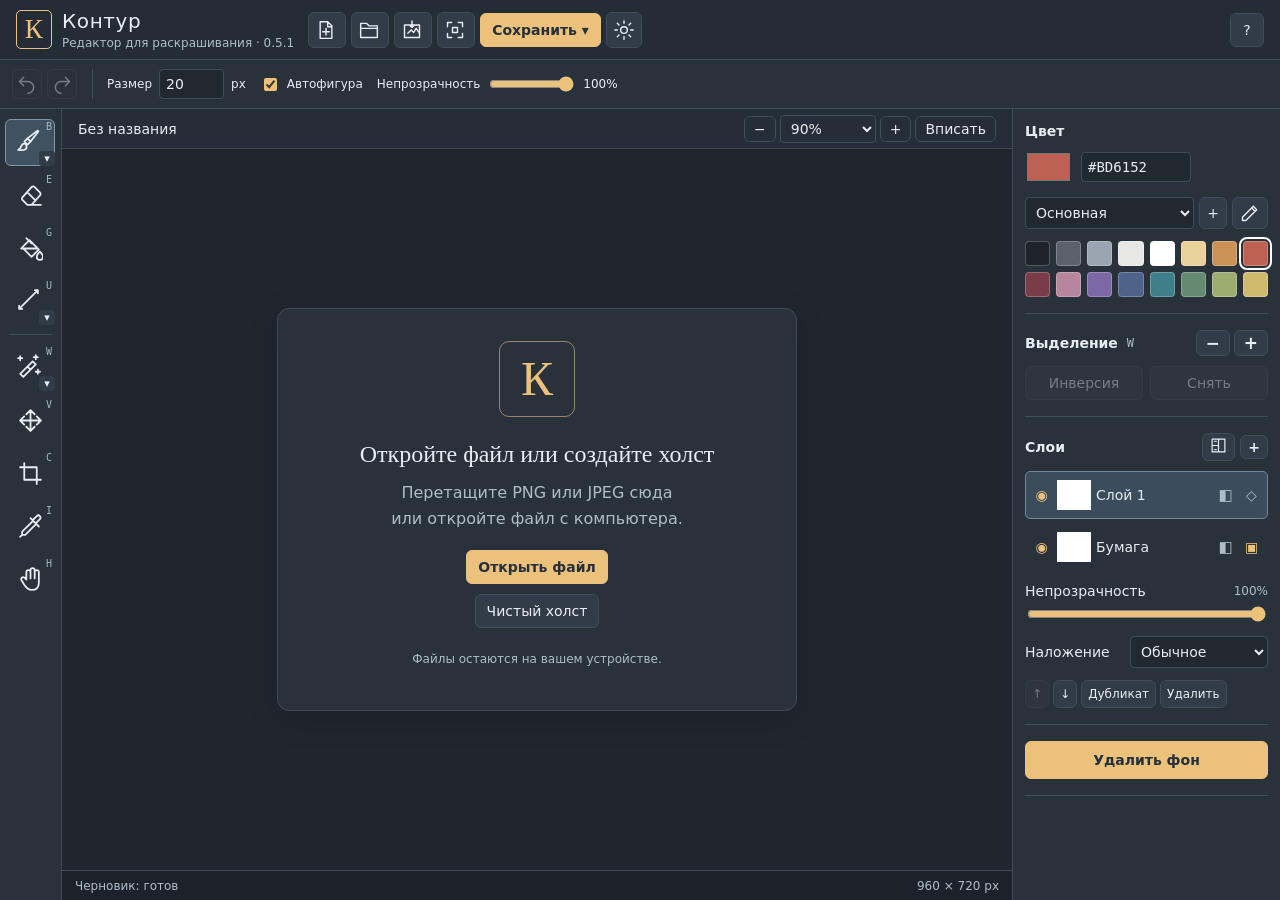
==== Kontur.html @ 3776cc60 "Make Bézier editing predictable: stable segments, independent handles, exact preview and shape-prese" ====
<!doctype html>
<html lang="ru">
<head>
<meta charset="utf-8">
<meta name="viewport" content="width=device-width,initial-scale=1">
<meta name="description" content="Браузерный редактор для раскрашивания: слои, выделение по цвету, отделение контура и горячие клавиши. Изображения обрабатываются на вашем устройстве.">
<title>Контур — редактор для раскрашивания</title>
<link rel="icon" href="data:image/svg+xml,%3Csvg xmlns='http://www.w3.org/2000/svg' viewBox='0 0 32 32'%3E%3Crect width='32' height='32' rx='7' fill='%23242c35'/%3E%3Cpath d='M8 23V9h16v14H8m5-5 4-8 4 8' fill='none' stroke='%23eec278' stroke-width='2'/%3E%3C/svg%3E">
<style>
:root{color-scheme:dark;--bg:#20262e;--panel:#29313b;--panel2:#323c48;--border:#414c58;--text:#e8edf2;--muted:#b0bdc9;--accent:#ecc17b;--ink:#25303a;font-family:system-ui,-apple-system,"Segoe UI",sans-serif;font-size:16px}*{box-sizing:border-box}body{margin:0;background:var(--bg);color:var(--text);height:100dvh;display:grid;grid-template-rows:auto auto minmax(0,1fr);overflow:hidden}button,input,select{font:inherit}button{border:1px solid var(--border);border-radius:6px;background:var(--panel2);color:var(--text);padding:8px 11px;font-size:.875rem;cursor:pointer;white-space:nowrap}button:hover{background:#424f5e;border-color:#778697}button:disabled{opacity:.4;cursor:default}button:focus-visible,input:focus-visible,select:focus-visible{outline:2px solid var(--accent);outline-offset:2px}button.accent{background:var(--accent);border-color:var(--accent);color:#25303a;font-weight:600}button.accent:hover{background:#f5d39c}input:not([type=checkbox]):not([type=range]):not([type=color]),select{color:var(--text);background:#202830;border:1px solid var(--border);border-radius:4px;padding:6px;font-size:.875rem;min-width:0}input[type=range]{width:100%;accent-color:var(--accent)}input[type=checkbox]{accent-color:var(--accent)}kbd{font:500 .75rem ui-monospace,monospace;color:var(--muted);white-space:nowrap}button kbd{margin-left:8px}.topbar{min-height:76px;display:flex;align-items:center;gap:24px;padding:14px 20px;border-bottom:1px solid var(--border);background:#242c35;flex-wrap:wrap}.brand{display:flex;align-items:center;gap:10px;min-width:204px;letter-spacing:.03em;font-size:1.25rem}.brand small{display:block;font-size:.75rem;font-weight:400;letter-spacing:0;color:var(--muted);margin-top:3px}.brand-mark{width:36px;height:39px;border:1px solid var(--accent);color:var(--accent);display:grid;place-items:center;font-family:Georgia,serif;font-size:1.7rem;border-radius:5px}.topbar nav,.file-actions{display:flex;gap:7px;align-items:center}.file-actions{margin-left:auto}.help-button{width:34px}.options-bar{display:flex;align-items:center;gap:16px;padding:10px 18px;background:var(--panel);border-bottom:1px solid var(--border);flex-wrap:wrap;font-size:.875rem}.options-bar label{display:flex;gap:7px;align-items:center;white-space:nowrap}.options-bar input[type=number]{width:58px}.options-bar input[type=range]{width:85px}.options-bar output{width:36px;font-size:.75rem;font-variant-numeric:tabular-nums}.history{display:flex;gap:5px;border-right:1px solid var(--border);padding-right:15px}.history button{padding:4px 8px;background:none}.workspace{display:grid;grid-template-columns:76px minmax(0,1fr) 276px;min-height:0;height:auto}.tools{padding:12px 7px;background:var(--panel);border-right:1px solid var(--border);overflow:auto}.tools button{position:relative;background:transparent;border-color:transparent;padding:6px 3px;width:60px;display:flex;flex-direction:column;align-items:center;margin-bottom:5px;min-height:55px}.tools button>span{font-size:1.5rem;line-height:1.4}.tools button small{font-size:.75rem}.tools button kbd{position:absolute;right:2px;top:2px;font-size:.75rem;color:#aab6c3}.tools button.selected{background:#405262;border-color:#8297a8}.tool-divider{height:1px;background:var(--border);margin:9px 4px}.canvas-area{min-width:0;min-height:0;display:flex;flex-direction:column;background:#1b222a}.document-bar{height:46px;flex-shrink:0;display:flex;gap:16px;align-items:center;padding:0 16px;background:#252e38;border-bottom:1px solid #3c4652;font-size:.875rem}.document-bar #docName{max-width:40%;overflow:hidden;text-overflow:ellipsis;white-space:nowrap}.document-bar #dirtyMark{color:var(--accent);font-size:.75rem}.view-controls{margin-left:auto;display:flex;align-items:center;gap:4px}.view-controls button{padding:4px 9px;background:transparent}.view-controls #zoom100{min-width:55px;font-variant-numeric:tabular-nums}#viewport{position:relative;overflow:auto;flex:1;min-height:0;touch-action:none;overscroll-behavior:contain;background-color:#1c242c;background-image:radial-gradient(#39424d .65px,transparent .65px);background-size:12px 12px}#canvasWrap{position:relative;margin:36px;box-shadow:0 4px 28px #0006;background-color:#f0f0f0;background-image:linear-gradient(45deg,#ddd 25%,transparent 25%),linear-gradient(-45deg,#ddd 25%,transparent 25%),linear-gradient(45deg,transparent 75%,#ddd 75%),linear-gradient(-45deg,transparent 75%,#ddd 75%);background-size:20px 20px;background-position:0 0,0 10px,10px -10px,-10px 0}canvas#display{display:block;width:100%;height:100%}canvas#overlay{position:absolute;inset:0;width:100%;height:100%;pointer-events:none}.statusbar{display:flex;align-items:center;gap:14px;min-height:34px;font-size:.75rem;padding:7px 13px;border-top:1px solid var(--border);color:var(--muted);flex-wrap:wrap}.statusbar #status{margin-right:auto;flex:1;min-width:120px}.statusbar #dimensions,.statusbar #selectionInfo{white-space:nowrap}.sidebar{background:var(--panel);border-left:1px solid var(--border);padding:17px 15px;overflow:auto}.sidebar section{padding-bottom:18px;margin-bottom:18px;border-bottom:1px solid var(--border)}.section-title{font-size:.875rem;display:flex;justify-content:space-between;align-items:center;margin-bottom:13px;font-weight:600}.section-title kbd{font-weight:400}.color-row{display:flex;gap:9px;align-items:center}.color-row input[type=color]{padding:0;border:0;width:47px;height:36px;cursor:pointer;background:none}.color-row #colorHex{width:110px;font-family:ui-monospace,monospace}.palette{display:grid;grid-template-columns:repeat(8,1fr);gap:6px;margin-top:12px}.palette button{width:100%;aspect-ratio:1;padding:0;min-height:21px;border:1px solid #ffffff3b;border-radius:4px}.palette button.active{outline:2px solid #fff;outline-offset:2px}.selection-panel p{color:var(--muted);font-size:.875rem;line-height:1.5;margin:0 0 12px}.button-stack{display:flex;flex-direction:column;gap:6px}.button-stack button{display:flex;justify-content:space-between;text-align:left;padding:8px}.selection-actions{display:flex;gap:7px;margin-top:8px}.selection-actions button{flex:1}.small-label{font-size:.875rem;display:flex;align-items:center;gap:5px;margin:13px 0}.small-label kbd{margin-left:auto}.outline-button{width:100%;white-space:normal;color:var(--accent);border-color:#897553;background:#363632}.section-title>button{padding:2px 10px;font-size:1.25rem}.layer-row{display:flex;gap:5px;align-items:center;padding:8px 5px;border:1px solid transparent;border-radius:5px;margin-bottom:4px;cursor:pointer}.layer-row.active{background:#3b4d5d;border-color:#71879a}.layer-row button{border:0;background:none;padding:2px;min-width:21px;color:var(--muted)}.layer-row button[aria-pressed=true]{color:var(--accent)}.layer-row img{width:34px;height:30px;object-fit:contain;image-rendering:auto;border:1px solid #ffffff38;background:#fff}.layer-name{font-size:.875rem;flex:1;overflow:hidden;text-overflow:ellipsis;white-space:nowrap;min-width:0}.layer-settings label{font-size:.875rem;display:flex;align-items:center;justify-content:space-between;gap:5px;flex-wrap:wrap;margin-top:12px}.layer-settings output{color:var(--muted);font-size:.75rem}.layer-settings select{width:138px}.layer-actions{display:flex;gap:4px;margin-top:12px}.layer-actions button{font-size:.75rem;padding:6px}.sidebar-note{font-size:.75rem;color:var(--muted);line-height:1.6}#welcome{position:absolute;inset:0;display:flex;flex-direction:column;align-items:center;justify-content:center;gap:10px;background:#1c242cf5;text-align:center;padding:25px}#welcome[hidden]{display:none}.welcome-symbol{font-family:Georgia,serif;font-size:3rem;color:var(--accent);border:1px solid #99856b;width:76px;height:76px;display:grid;place-items:center;border-radius:10px}#welcome h1{font:400 1.7rem Georgia,serif;margin:12px 0 0}#welcome p{font-size:1rem;color:var(--muted);line-height:1.6;margin:0 0 9px}#welcome .privacy{font-size:.75rem;margin-top:12px}dialog{max-width:min(620px,94vw);max-height:90dvh;overflow:auto;background:var(--panel);border:1px solid #6b7b8c;border-radius:12px;color:var(--text);padding:28px;box-shadow:0 20px 80px #0007}dialog::backdrop{background:#070d16b0}dialog h2{font:400 1.5rem Georgia,serif;margin:0 0 16px}dialog p{font-size:.95rem;line-height:1.6;color:var(--muted)}dialog label{display:flex;align-items:center;gap:9px;margin:16px 0;font-size:.875rem}dialog .size-fields{display:flex;gap:18px}dialog .size-fields label{display:flex;flex-direction:column;align-items:start}dialog .size-fields input{width:150px}dialog input[type=range]{max-width:240px}.dialog-actions{display:flex;justify-content:flex-end;gap:9px;margin-top:25px}.dialog-error{color:#ffb3a3}.shortcut-grid{display:grid;grid-template-columns:max-content 1fr;gap:12px 18px;margin:20px 0}.shortcut-grid kbd{color:var(--accent);font-size:.875rem}.shortcut-grid span{font-size:.875rem}.muted{font-size:.875rem!important;color:var(--muted)}[hidden]{display:none!important}@media(max-width:1120px){.topbar{gap:12px;padding:10px}.brand{min-width:165px}.brand small{font-size:.75rem}.topbar button kbd{display:none}.workspace{grid-template-columns:67px minmax(0,1fr) 250px}.tools{padding:10px 3px}.sidebar{padding:14px 10px}.options-bar{gap:10px}.document-bar{padding:0 8px}#dirtyMark{display:none!important}.history span{display:none}.file-actions{margin-left:0}}@media(max-width:760px){body{height:auto;display:block;overflow:auto}.topbar{gap:9px;align-items:center}.brand{width:100%}.topbar nav,.file-actions{flex-wrap:wrap}.topbar button{padding:6px 8px}.options-bar{padding:9px;gap:9px;font-size:.875rem}.options-bar input[type=range]{width:60px}.workspace{height:auto;min-height:75dvh;grid-template-columns:60px minmax(0,1fr)}.canvas-area{height:70dvh;min-height:440px}.tools button{width:52px}.sidebar{grid-column:1/-1;border-top:1px solid var(--border);border-left:0;display:grid;grid-template-columns:repeat(2,minmax(0,1fr));gap:15px}.sidebar section{min-width:0}.layer-panel{grid-column:1/-1}.sidebar-note{grid-column:1/-1}.button-stack button{font-size:.875rem;white-space:normal}.button-stack kbd{display:none}.document-bar{gap:5px}.document-bar #docName{max-width:35%}.view-controls{gap:2px}.view-controls button{padding:4px 6px}.shortcut-grid{grid-template-columns:1fr;gap:7px}.shortcut-grid span{margin-bottom:8px}.statusbar #selectionInfo{display:none}}@media(prefers-reduced-motion:no-preference){button{transition:background .12s,border-color .12s}}

.file-notice{display:flex;align-items:center;gap:12px;flex-shrink:0;padding:12px 16px;border-bottom:1px solid #607d99;background:#293f52;font-size:.95rem;line-height:1.5}.file-notice.error{background:#53342f;border-color:#be7669;color:#ffe1da}.file-notice span{flex:1;overflow-wrap:anywhere}.file-notice button{padding:1px 9px;align-self:flex-start;background:transparent;border-color:currentColor;color:inherit;font-size:1.2rem}
.brush-smoothing{display:flex;flex-wrap:wrap;align-items:center;gap:7px;font-size:.875rem;margin-top:17px}.brush-smoothing output{margin-left:auto;color:var(--muted);font-size:.75rem}.brush-smoothing input{flex-basis:100%}.smoothing-hint{font-size:.75rem;color:var(--muted);line-height:1.5;margin:7px 0 0}

#canvasWrap.pixel-view canvas{image-rendering:pixelated}.view-controls select{width:96px;padding:4px 6px;background:transparent;font-variant-numeric:tabular-nums}.view-controls select option{background:#252e38}
#toolCursorLayer{position:absolute;inset:0;overflow:hidden;pointer-events:none}#toolCursor{position:absolute;pointer-events:none;border:1px solid #fff;box-shadow:0 0 0 1px #111;background:transparent}#toolCursor.round{border-radius:50%}

.brush-edge-option{margin-bottom:0}

.tools .tool-icon{display:block;width:25px;height:34px}#selectionOutline{position:absolute;inset:0;width:100%;height:100%;pointer-events:none;fill:none}#selectionOutline path{stroke-width:1.25;stroke-linejoin:miter}.selection-white{stroke:#fff}.selection-ants{stroke:#111;stroke-dasharray:5 5;animation:selection-march .8s linear infinite}@keyframes selection-march{to{stroke-dashoffset:-10}}.selection-outline-toggle{margin-top:8px;width:100%;font-size:.75rem}#toolCursor{border-color:var(--cursor-color,#fff);box-shadow:0 0 0 1px #fff,0 0 0 2px #111}#draftStatus{font-size:.75rem;white-space:nowrap}#draftStatus.error{color:#ffb3a3}.tools button.temporary{border-color:var(--accent);background:#405262}@media(prefers-reduced-motion:reduce){.selection-ants{animation:none}}

#viewport{outline:none}#viewport.keyboard-focus:focus-visible{outline:2px solid var(--accent);outline-offset:2px}

.tools .tool-group{position:relative;width:60px;margin-bottom:5px}.tools .tool-group>[data-tool]{margin-bottom:0}.tools .tool-menu-arrow{position:absolute;right:1px;bottom:1px;display:grid;place-items:center;width:20px;height:20px;min-height:0;margin:0;padding:0;border-radius:3px;font-size:.9rem;background:var(--panel2);border:1px solid var(--border)}.tools .tool-menu-arrow.selected{background:#405262;border-color:#8297a8}.tool-menu{position:fixed;z-index:50;width:min(290px,calc(100vw - 16px));padding:5px;background:var(--panel);border:1px solid #8297a8;border-radius:7px;box-shadow:0 8px 24px #0007}.tool-menu button{width:100%;display:flex;align-items:center;gap:10px;text-align:left;white-space:normal;background:transparent;border-color:transparent;padding:10px 8px}.tool-menu button[aria-checked=true]{background:#405262}.tool-menu button small{display:block;font-size:.75rem;color:var(--muted);line-height:1.4;margin-top:3px}.mode-icon{font-size:1.4rem}.mode-check{margin-left:auto;color:var(--accent);visibility:hidden}.tool-menu button[aria-checked=true] .mode-check{visibility:visible}.selection-mode-label{padding:5px 9px;border:1px solid var(--border);border-radius:4px;color:var(--muted);white-space:nowrap}@media(max-width:760px){.tools .tool-group{width:52px}}

/* Compact editor panels, 0.2 */
.topbar{min-height:60px;padding:9px 16px;gap:18px}.brand{min-width:220px}.topbar nav>button[data-icon]{padding:7px;width:38px;height:36px}.topbar svg,.history svg,.palette-controls svg{width:20px;height:20px;display:block}.workspace{grid-template-columns:62px minmax(0,1fr) 268px}.tools{padding:10px 5px}.tools button{width:50px;height:47px;min-height:47px;padding:9px;margin-bottom:6px;display:grid;place-items:center}.tools .tool-icon{width:25px;height:25px}.tools button kbd{top:1px;right:2px;font-size:10px}.tools .tool-group{width:50px;margin-bottom:6px}.tools .tool-menu-arrow{right:0;bottom:0;width:16px;height:15px;min-height:15px;border:0;font-size:11px;padding:0}.tool-group>[data-tool] .tool-icon{transform:translate(-2px,-2px)}.tool-menu{width:235px}.tool-menu button kbd{margin-left:auto}.tool-menu button[aria-checked=true]:before{content:'✓';color:var(--accent)}.options-bar{min-height:49px;padding:8px 12px;gap:14px;overflow-x:auto;flex-wrap:nowrap}.option-group{display:flex;gap:14px;align-items:center}.options-bar label{font-size:12px}.options-bar button{padding:5px 8px}.history button{padding:4px}.options-bar input[type=number]{width:65px}.options-bar #transformWidth,.options-bar #transformHeight,.options-bar #cropWidth,.options-bar #cropHeight{width:73px}.sidebar{padding:14px 12px}.sidebar section{padding-bottom:16px;margin-bottom:16px}.section-title{margin-bottom:10px}.palette-controls{display:flex;gap:5px;margin-top:12px}.palette-controls select{flex:1;width:0}.palette-controls button{padding:4px 7px}.selection-combine{display:flex;gap:4px;margin-left:auto}.selection-panel .section-title{gap:9px}.selection-combine button{padding:2px 9px;font-size:17px}.selection-combine button[aria-pressed=true]{background:var(--accent);color:var(--ink);border-color:var(--accent)}.selection-actions{margin-top:0}.statusbar{justify-content:space-between;min-height:30px}.sr-only{position:absolute;width:1px;height:1px;overflow:hidden;clip-path:inset(50%);white-space:nowrap}.palette-editor{display:grid;grid-template-columns:repeat(6,1fr);gap:10px;margin:16px 0}.palette-editor>div{display:flex;gap:2px}.palette-editor input[type=color]{width:36px;height:32px;border:0;padding:0;background:none}.palette-editor button{padding:0 4px;background:transparent}.palette-editor~button{font-size:13px}#paletteName{width:250px}.document-bar{height:40px}#saveFormat{min-width:220px}#welcome h1{font-size:1.5rem}#cropOptions,#transformOptions{gap:10px}@media(max-width:1120px){.file-actions{margin-left:auto}.brand{min-width:190px}.workspace{grid-template-columns:60px minmax(0,1fr) 240px}.tools .tool-group{width:50px}}@media(max-width:760px){.brand{width:auto;min-width:140px;font-size:1rem}.brand small{display:none}.topbar{gap:8px;flex-wrap:wrap}.file-actions{margin-left:auto}.workspace{grid-template-columns:60px minmax(0,1fr)}.sidebar{display:grid;grid-template-columns:repeat(2,minmax(0,1fr))}.options-bar{position:relative}.tool-menu{max-width:calc(100vw - 16px)}}
/* Themes and editing controls, 0.3 */
:root[data-theme=light]{color-scheme:light;--bg:#e5e8eb;--panel:#f5f6f7;--panel2:#e7ebef;--border:#c5cdd6;--text:#27323d;--muted:#627180;--accent:#dba653;--ink:#27323d}
:root[data-theme=light] body{background:var(--bg)}:root[data-theme=light] .topbar,:root[data-theme=light] .document-bar{background:#f1f3f5;border-color:var(--border)}:root[data-theme=light] .canvas-area{background:#e4e8ed}:root[data-theme=light] #viewport{background-color:#dfe5eb;background-image:radial-gradient(#bbc5d0 .65px,transparent .65px)}:root[data-theme=light] #welcome{background:#edf1f5f5}:root[data-theme=light] input:not([type=checkbox]):not([type=range]):not([type=color]),:root[data-theme=light] select{background:#fff;color:var(--text)}:root[data-theme=light] button:hover{background:#d8e0e8;border-color:#99a9ba}:root[data-theme=light] button.accent:hover{background:#edbd72}:root[data-theme=light] .tools button.selected,:root[data-theme=light] .layer-row.active,:root[data-theme=light] .tool-menu button[aria-checked=true]{background:#dce8f0;border-color:#8ba5ba}:root[data-theme=light] .file-notice{background:#dbe8f2;color:#273b4d}:root[data-theme=light] .file-notice.error{background:#f7dcd5;color:#6c3327}:root[data-theme=light] .dialog-error,:root[data-theme=light] #draftStatus.error{color:#a13727}:root[data-theme=light] .view-controls select option{background:#fff}:root[data-theme=light] .tool-menu{border-color:#8fa1b4}
body,.topbar,.options-bar,.sidebar,.document-bar,.canvas-area,#viewport,#welcome,dialog,button,input,select{transition:background-color .22s ease,color .22s ease,border-color .22s ease}button#themeToggle{height:36px;width:36px;padding:7px}.topbar nav>button[data-icon]{flex-shrink:0}.topbar{gap:14px}.topbar nav{gap:5px}.brand{min-width:205px}
#toolCursor{border:0;box-shadow:none}#toolCursor.eraser-preview{border:1px solid var(--cursor-color);box-shadow:0 0 0 1px #111;background:transparent}#canvasHandles{position:absolute;inset:0;pointer-events:none;z-index:8}#canvasHandles button{position:absolute;padding:0;width:12px;height:12px;min-height:0;border-radius:2px;border:1px solid #24313e;background:#f8fafc;pointer-events:auto}#canvasHandles [data-canvas-edge=e]{right:-7px;top:50%;cursor:ew-resize}#canvasHandles [data-canvas-edge=s]{bottom:-7px;left:50%;cursor:ns-resize}#canvasHandles [data-canvas-edge=se]{right:-7px;bottom:-7px;cursor:nwse-resize}#canvasSizePreview{position:absolute;left:0;top:0;pointer-events:none;border:2px dashed #c19655;z-index:7;background:#fff2}#maskOutline{position:absolute;inset:0;width:100%;height:100%;pointer-events:none;fill:none}#maskOutline path{stroke:#987bd6;stroke-width:1.4;stroke-dasharray:3 3}.layer-title-actions{display:flex;align-items:center;gap:5px}.layer-title-actions button{padding:3px 7px}.layer-title-actions svg{width:17px;height:17px}.layer-row .mask-button{font-size:15px;padding:0 3px}.layer-row .mask-button[aria-pressed=true]{color:#b79bea;background:#8061ae33}.ratio-menu{width:170px}.ratio-menu button{gap:13px;padding:7px 9px}.ratio-icon{width:28px;height:26px;flex-shrink:0}.ratio-menu small{display:block;padding:5px 9px;color:var(--muted)}#cropRatioButton{display:flex;gap:7px;align-items:center}#cropRatioButton svg{width:22px;height:20px}#pathHint{color:var(--muted);font-size:12px;white-space:nowrap}.empty-slot{background:repeating-conic-gradient(#91a0b522 0% 25%,transparent 0% 50%) 50% / 10px 10px!important;color:var(--muted)}.palette-editor{grid-template-columns:repeat(8,1fr);gap:7px}.palette-editor button.palette-slot{width:36px;height:32px;padding:0;min-width:0}.palette-slot.selected{outline:2px solid var(--accent);outline-offset:2px}.palette-workbench{display:flex;gap:22px}.palette-workbench>div:first-child{width:230px}.palette-workbench label{margin:8px 0}.palette-value-controls{display:flex;flex-direction:column;gap:4px;align-items:stretch}.palette-value-controls input[type=color]{width:52px;height:30px;border:0;padding:0;background:none}.palette-value-controls input#paletteHex{width:105px;font-family:ui-monospace,monospace}.palette-value-controls button{padding:5px 8px;font-size:12px}#paletteColorField{position:relative;width:230px;height:165px;border-radius:5px;border:1px solid var(--border);touch-action:none;background:linear-gradient(to bottom,transparent,#000),linear-gradient(to right,#fff,transparent),hsl(var(--hue,0) 100% 50%)}#paletteColorMarker{position:absolute;border:2px solid #fff;box-shadow:0 0 0 1px #111;width:10px;height:10px;border-radius:50%;transform:translate(-50%,-50%);pointer-events:none}.hue-label{display:flex;flex-direction:column;align-items:stretch!important;gap:3px}#paletteHue{appearance:none;height:10px;border-radius:5px;background:linear-gradient(to right,#f00,#ff0,#0f0,#0ff,#00f,#f0f,#f00);margin:4px 0}#paletteHue::-webkit-slider-thumb{appearance:none;width:12px;height:17px;border:2px solid #fff;border-radius:3px;background:#333;box-shadow:0 0 0 1px #111}#morePaletteSlots{margin-top:12px;font-size:12px}#paletteDialog{min-width:450px}.canvas-size-note{color:var(--muted)}@media(max-width:760px){.brand{min-width:120px}.brand small{display:none}#paletteDialog{min-width:0}.palette-workbench{gap:12px;flex-wrap:wrap}.topbar .file-actions{gap:5px}.topbar #extractOutline{font-size:12px}.palette-editor{grid-template-columns:repeat(8,1fr)}.palette-editor button.palette-slot{width:30px}}
@media(prefers-reduced-motion:reduce){body,.topbar,.options-bar,.sidebar,.document-bar,.canvas-area,#viewport,#welcome,dialog,button,input,select{transition:none}}

#rotationHandle{position:absolute;z-index:9;width:22px;height:22px;min-width:0;padding:0;border-radius:50%;transform:translate(-50%,-50%);background:#f5d59a;color:#222;border:1px solid #222;cursor:grab;font-size:18px;line-height:20px} #rotationHandle:active{cursor:grabbing}

#quickShapeHint{font-size:12px;color:var(--accent);white-space:nowrap}#closePath[aria-pressed=true]{border-color:var(--accent);color:var(--accent)}#quickShapeControl{cursor:help;white-space:nowrap}

/* Center the document without making zoomed canvas edges unreachable. */
#canvasStage{display:grid;place-items:center;width:max-content;min-width:100%;min-height:100%;padding:36px}
#canvasWrap{margin:0}
#viewport:has(#welcome:not([hidden])) #canvasStage{visibility:hidden}
#welcome{background:var(--bg);padding:32px}
#welcome .welcome-card{display:flex;flex-direction:column;align-items:center;gap:10px;width:min(100%,520px);padding:32px 24px;background:var(--panel);border:1px solid var(--border);border-radius:12px;box-shadow:0 8px 32px #0002}
#welcome h1{max-width:360px;line-height:1.3}
:root[data-theme=light] #welcome{background:var(--bg)}
.layer-background-action{margin-top:16px;padding-top:16px;border-top:1px solid var(--border)}
#extractOutline{width:100%;padding:10px 12px;text-align:center}
@media(max-width:760px){#welcome{padding:20px}#welcome .welcome-card{padding:24px 16px}}

</style>
</head>
<body>
<header class="topbar">
<div class="brand"><span class="brand-mark">К</span><span>Контур<small>Редактор для раскрашивания · 0.5.1</small></span></div>
<nav aria-label="Файл"><button id="newDoc" title="Новый холст" aria-label="Новый холст" data-icon="file"></button><button id="openImage" title="Открыть файл (Ctrl O)" aria-label="Открыть файл" data-icon="folder"></button><button id="importLayer" title="Открыть изображение на новом слое" aria-label="Открыть изображение на новом слое" data-icon="import"></button><button id="resizeCanvas" title="Размер холста" aria-label="Размер холста" data-icon="expand"></button><button id="saveProject" class="accent" title="Сохранить как… (Ctrl S)">Сохранить ▾</button><button id="themeToggle" title="Светлая тема" aria-label="Включить светлую тему" aria-pressed="false" data-icon="sun"></button></nav>
<div class="file-actions"><button id="help" class="help-button" aria-label="Горячие клавиши">?</button></div>
</header>
<div class="options-bar">
<div class="history"><button id="undo" title="Отменить (Ctrl Z)" aria-label="Отменить" data-icon="undo"></button><button id="redo" title="Повторить (Ctrl Shift Z)" aria-label="Повторить" data-icon="redo"></button></div>
<div id="drawingOptions" class="option-group"><label id="brushSizeControl">Размер <input id="brushSize" type="number" value="20" min="1" max="500" aria-label="Размер кисти"><span>px</span></label><label id="quickShapeControl" title="Нарисуйте почти замкнутый круг или овал и удержите кнопку мыши/перо 0,7 секунды. Shift — круг."><input id="quickShapeEnabled" type="checkbox" checked>Автофигура</label><span id="quickShapeHint" hidden></span></div>
<div id="opacityOptions" class="option-group"><label>Непрозрачность <input id="brushOpacity" type="range" min="1" max="100" value="100"><output id="brushOpacityOut">100%</output></label></div>
<label id="toleranceControl" hidden>Допуск <input id="tolerance" type="number" min="0" max="255" value="30" aria-label="Допуск выделения и заливки"></label>
<div id="transformOptions" class="option-group" hidden><label>Ширина <input id="transformWidth" type="number" min="1" max="32768" aria-label="Ширина трансформации">px</label><label>Высота <input id="transformHeight" type="number" min="1" max="32768" aria-label="Высота трансформации">px</label><label title="Сохранять пропорции при изменении размера"><input id="keepAspect" type="checkbox" checked>Пропорции</label><label>Поворот <input id="transformAngle" type="number" value="0" min="-360" max="360">°</label><button id="applyTransform">Применить</button><button id="cancelTransform" title="Отменить предварительный просмотр (Escape)">Отмена</button></div>
<div id="cropOptions" class="option-group" hidden><label>Пропорции <button id="cropRatioButton" type="button" aria-haspopup="menu" aria-expanded="false" title="Пропорции: ширина к высоте">Свободно ▾</button><select id="cropRatio" hidden><option value="0">Свободно</option><option value="1">1:1</option><option value="0.6666666667">2:3</option><option value="1.5">3:2</option><option value="0.75">3:4</option><option value="1.3333333333">4:3</option><option value="0.5625">9:16</option><option value="1.7777777778">16:9</option></select></label><label>Ширина <input id="cropWidth" type="number" min="1" max="8192">px</label><label>Высота <input id="cropHeight" type="number" min="1" max="8192">px</label><button id="applyCrop">Обрезать</button><button id="cancelCrop">Сбросить</button></div>
<div id="pathOptions" class="option-group" hidden><span id="pathHint" title="Щелчок — точка; перетаскивание — изгиб. Усы независимы; Alt связывает их. Alt + щелчок по дуге — вставить точку; Shift + щелчок по точке или усу — удалить."></span><button id="closePath" title="Соединить конец с первым узлом" aria-pressed="false">Замкнуть</button><button id="applyPath">Готово</button><button id="cancelPath">Отмена</button></div>
</div>
<main class="workspace">
  <aside class="tools" aria-label="Инструменты">
<div class="tool-group"><button data-tool="brush" title="Кисть (B)" aria-label="Кисть" data-icon="brush"><kbd>B</kbd></button><button id="brushMenuButton" class="tool-menu-arrow" aria-label="Форма кисти" aria-haspopup="menu" aria-expanded="false" aria-controls="brushMenu">▾</button></div>
<button data-tool="eraser" title="Ластик (E), временно — удерживать R" aria-label="Ластик" data-icon="eraser"><kbd>E</kbd></button>
<button data-tool="fill" title="Заливка (G)" aria-label="Заливка" data-icon="fill"><kbd>G</kbd></button>
<div class="tool-group"><button data-tool="line" title="Линия (U); кривая Безье (Q) — в меню" aria-label="Линия и кривая" data-icon="line"><kbd>U</kbd></button><button id="pathMenuButton" class="tool-menu-arrow" aria-label="Линия или кривая" aria-haspopup="menu" aria-expanded="false">▾</button></div><div class="tool-divider"></div>
<div class="tool-group"><button data-tool="colorSelect" title="Выделение (W)" aria-label="Выделение" data-icon="wand"><kbd>W</kbd></button><button id="colorSelectionMenuButton" class="tool-menu-arrow" aria-label="Режим выделения" aria-haspopup="menu" aria-expanded="false" aria-controls="colorSelectionMenu">▾</button></div>
<button data-tool="move" title="Перемещение и трансформация (V); стрелки — 1 px, Shift — 10 px" aria-label="Перемещение и трансформация" data-icon="move"><kbd>V</kbd></button>
<button data-tool="crop" title="Обрезка (C)" aria-label="Обрезка" data-icon="crop"><kbd>C</kbd></button>
<button data-tool="picker" title="Пипетка (I), временно — Alt" aria-label="Пипетка" data-icon="picker"><kbd>I</kbd></button>
<button data-tool="pan" title="Рука (H), временно — пробел" aria-label="Рука" data-icon="hand"><kbd>H</kbd></button>
</aside>
  <section class="canvas-area" aria-label="Рабочая область">
    <div class="document-bar"><span id="docName">Без названия</span><span id="dirtyMark" hidden>● Не сохранено</span><div class="view-controls"><button id="zoomOut" aria-label="Уменьшить">−</button><select id="zoom100" aria-label="Масштаб"><option value="custom" disabled>100%</option><option value="25">25%</option><option value="50">50%</option><option value="100" selected>100%</option><option value="200">200%</option><option value="400">400%</option><option value="800">800%</option><option value="1600">1600%</option><option value="3200">3200%</option><option value="6400">6400%</option></select><button id="zoomIn" aria-label="Увеличить">+</button><button id="fit">Вписать</button></div></div>
    <div id="fileNotice" class="file-notice" role="status" aria-live="polite" hidden><span id="fileNoticeText"></span><button id="dismissFileNotice" aria-label="Закрыть сообщение">×</button></div>
    <div id="viewport" tabindex="0" aria-label="Холст. Пробел — перемещение, колесо — прокрутка, Ctrl и колесо — масштаб.">
      <div id="canvasStage"><div id="canvasWrap"><div id="canvasSizePreview" hidden></div><div id="canvasHandles" hidden><button data-canvas-edge="e" title="Изменить ширину холста" aria-label="Изменить ширину холста"></button><button data-canvas-edge="s" title="Изменить высоту холста" aria-label="Изменить высоту холста"></button><button data-canvas-edge="se" title="Изменить размер холста" aria-label="Изменить размер холста"></button></div><button id="rotationHandle" title="Повернуть: тяните маркер · Shift — шаг 15°" aria-label="Повернуть слой" hidden>↻</button><canvas id="display"></canvas><canvas id="overlay" aria-hidden="true"></canvas><svg id="maskOutline" aria-hidden="true" preserveAspectRatio="none" hidden><path vector-effect="non-scaling-stroke"/></svg><svg id="selectionOutline" aria-hidden="true" preserveAspectRatio="none" hidden><path class="selection-white" vector-effect="non-scaling-stroke"/><path class="selection-ants" vector-effect="non-scaling-stroke"/></svg><div id="toolCursorLayer" aria-hidden="true"><div id="toolCursor" hidden></div></div></div></div>
      <div id="welcome"><div class="welcome-card"><div class="welcome-symbol">К</div><h1>Откройте файл или создайте холст</h1><p>Перетащите PNG или JPEG сюда<br>или откройте файл с компьютера.</p><button class="accent" id="welcomeOpen">Открыть файл</button><button id="welcomeBlank">Чистый холст</button><p class="privacy">Файлы остаются на вашем устройстве.</p></div></div>
    </div>
    <footer class="statusbar"><span id="draftStatus" title="Черновик хранится в этом браузере. Сохраните файл .contour на компьютере для продолжения работы со слоями.">Черновик: проверяю…</span><span id="dimensions">960 × 720 px</span></footer><span id="status" class="sr-only" role="status" aria-live="polite"></span>
  </section>
  <aside class="sidebar">
    <section class="color-panel"><div class="section-title">Цвет</div><div class="color-row"><input id="color" type="color" value="#bd6152" aria-label="Цвет рисования"><input id="colorHex" value="#BD6152" maxlength="7" aria-label="Цвет в формате HEX" spellcheck="false"></div><div class="palette-controls"><select id="paletteSelect" aria-label="Выбрать палитру"></select><button id="newPalette" title="Создать палитру" aria-label="Создать палитру">+</button><button id="editPalette" title="Название и цвета палитры" aria-label="Редактировать палитру" data-icon="edit"></button></div><div id="palette" class="palette" aria-label="Палитра"></div></section>
<section class="selection-panel"><div class="section-title">Выделение <kbd>W</kbd><div class="selection-combine"><button id="subtractSelection" title="Вычитать из выделения (Alt)" aria-label="Вычитать из выделения" aria-pressed="false">−</button><button id="addSelection" title="Добавлять к выделению (Shift)" aria-label="Добавлять к выделению" aria-pressed="false">+</button></div></div><div class="selection-actions"><button id="invertSelection">Инверсия</button><button id="deselect">Снять</button></div></section>
    <section class="layer-panel"><div class="section-title">Слои <span class="layer-title-actions"><button id="layerMaskMenuButton" title="Маска текущего слоя" aria-label="Настроить маску слоя" aria-haspopup="menu" aria-expanded="false" data-icon="mask"></button><button id="addLayer" aria-label="Добавить слой" title="Новый прозрачный слой">+</button></span></div><div id="layers" aria-label="Список слоёв"></div><div class="layer-settings"><label>Непрозрачность <output id="layerOpacityOut">100%</output><input id="layerOpacity" type="range" min="0" max="100" value="100"></label><label>Наложение<select id="blendMode"><option value="source-over">Обычное</option><option value="multiply">Умножение</option><option value="screen">Экран</option><option value="overlay">Перекрытие</option><option value="darken">Затемнение</option><option value="lighten">Осветление</option></select></label></div><div class="layer-actions"><button id="layerUp" title="Выше">↑</button><button id="layerDown" title="Ниже">↓</button><button id="duplicateLayer" title="Дублировать слой">Дубликат</button><button id="deleteLayer" title="Удалить слой">Удалить</button></div><div class="layer-background-action"><button id="extractOutline" class="accent" title="Удалить белый фон и скопировать контур на новый слой">Удалить фон</button></div></section>
  </aside>
</main>
<input id="layerImageInput" type="file" accept=".tif,.tiff,image/png,image/jpeg,image/webp,image/gif,image/bmp,image/tiff" hidden>
<input id="imageInput" type="file" accept=".contour,.tif,.tiff,image/png,image/jpeg,image/webp,image/gif,image/bmp,image/tiff" hidden>
<div id="colorSelectionMenu" class="tool-menu" role="menu" aria-label="Режим выделения" hidden><button role="menuitemradio" aria-checked="true" data-selection-mode="region">Одна область по цвету</button><button role="menuitemradio" aria-checked="false" data-selection-mode="global">Весь цвет</button><button role="menuitemradio" aria-checked="false" data-selection-mode="rect">Прямоугольник <kbd>M</kbd></button><button role="menuitemradio" aria-checked="false" data-selection-mode="lasso">Лассо <kbd>L</kbd></button></div>
<div id="brushMenu" class="tool-menu" role="menu" aria-label="Форма кисти" hidden><button role="menuitemradio" aria-checked="true" data-brush-shape="round">Круглая кисть</button><button role="menuitemradio" aria-checked="false" data-brush-shape="square">Квадратная кисть</button></div>
<dialog id="saveDialog"><form method="dialog"><h2>Сохранить файл</h2><label>Формат <select id="saveFormat"><option value="contour">Проект Контур (.contour)</option><option value="png">Изображение PNG</option><option value="jpeg">Изображение JPEG</option><option value="tiff">Изображение TIFF</option></select></label><p id="saveDescription">Файл .contour сохраняет все слои для продолжения работы. Он загружается на Ваш компьютер; откройте его снова кнопкой «Открыть файл».</p><label id="jpegOptions" hidden>Качество JPEG <input id="jpegQuality" type="range" min="50" max="100" value="95"><output id="jpegQualityOut">95%</output></label><p id="saveError" class="dialog-error"></p><div class="dialog-actions"><button>Отмена</button><button id="doSave" type="button" class="accent">Сохранить</button></div></form></dialog>
<dialog id="paletteDialog"><form method="dialog"><h2>Палитра</h2><label>Название <input id="paletteName" maxlength="80" required></label><div id="paletteEditor" class="palette-editor"></div><div class="palette-workbench"><div><div id="paletteColorField" tabindex="0" role="slider" aria-label="Насыщенность и яркость цвета"><span id="paletteColorMarker"></span></div><label class="hue-label">Оттенок <input id="paletteHue" type="range" min="0" max="360" value="0"></label></div><div class="palette-value-controls"><label>Цвет <input id="paletteColorInput" type="color" value="#bd6152"></label><label>HEX <input id="paletteHex" maxlength="7" value="#BD6152" spellcheck="false"></label><button id="applyPaletteColor" type="button">Вставить цвет</button><button id="addPaletteColor" type="button">Текущий цвет</button><button id="clearPaletteSlot" type="button">Очистить слот</button></div></div><button id="morePaletteSlots" type="button">Ещё 8 слотов</button><p id="paletteError" class="dialog-error"></p><p class="muted">Палитры сохраняются в этом браузере.</p><div class="dialog-actions"><button>Отмена</button><button id="savePalette" type="button" class="accent">Сохранить палитру</button></div></form></dialog>
<div id="cropRatioMenu" class="tool-menu ratio-menu" role="menu" aria-label="Пропорции обрезки" hidden></div>
<div id="pathMenu" class="tool-menu" role="menu" aria-label="Линия или кривая" hidden><button data-path-tool="line" role="menuitemradio" aria-checked="true">Линия <kbd>U</kbd></button><button data-path-tool="curve" role="menuitemradio" aria-checked="false">Кривая Безье <kbd>Q</kbd></button></div>
<div id="layerMaskMenu" class="tool-menu" role="menu" aria-label="Маска слоя" hidden><button id="maskFromSelection">Из выделения</button><button id="maskFromAlpha">По непрозрачным пикселям</button><button id="removeMask">Удалить маску</button></div>
<dialog id="canvasDialog"><form method="dialog"><h2>Размер холста</h2><div class="size-fields"><label>Ширина, px<input id="canvasWidth" type="number" min="1" max="8192" required></label><label>Высота, px<input id="canvasHeight" type="number" min="1" max="8192" required></label></div><label>Закрепить рисунок <select id="canvasAnchor"><option value="nw">Слева сверху</option><option value="n">По центру сверху</option><option value="ne">Справа сверху</option><option value="w">Слева по центру</option><option value="center">По центру</option><option value="e">Справа по центру</option><option value="sw">Слева снизу</option><option value="s">По центру снизу</option><option value="se">Справа снизу</option></select></label><p class="muted">Рисунок сохраняет размер. Новые области бумаги — белые, остальных слоёв — прозрачные.</p><p id="canvasError" class="dialog-error"></p><div class="dialog-actions"><button>Отмена</button><button id="applyCanvasSize" type="button" class="accent">Изменить размер</button></div></form></dialog>
<dialog id="newDialog"><form method="dialog"><h2>Новый холст</h2><div class="size-fields"><label>Ширина, px<input id="newWidth" type="number" min="1" max="8192" value="960" required></label><label>Высота, px<input id="newHeight" type="number" min="1" max="8192" value="720" required></label></div><label><input id="newWhite" type="checkbox" checked>Белый фоновый слой</label><p class="dialog-error" id="newError"></p><div class="dialog-actions"><button value="cancel">Отмена</button><button id="createDoc" class="accent" type="button">Создать</button></div></form></dialog>
<dialog id="outlineDialog"><form method="dialog"><h2>Удалить белый фон</h2><p>Для чёрных и серых линий на белой или светлой бумаге. Контур появится на одном новом прозрачном слое. Исходный рисунок сохранится скрытым.</p><label>Белая точка <input id="whitePoint" type="range" min="160" max="255" value="250"><output id="whitePointOut">250</output></label><p class="muted">Пиксели светлее этого значения станут прозрачными. Серые края сохранят частичную прозрачность.</p><div class="dialog-actions"><button value="cancel">Отмена</button><button id="doExtract" type="button" class="accent">Удалить фон</button></div></form></dialog>
<dialog id="helpDialog"><form method="dialog"><h2>Горячие клавиши</h2><p>Работают в английской и русской раскладках. В полях ввода клавиши сохраняют обычное поведение.</p><div class="shortcut-grid"><kbd>B / E / G</kbd><span>Кисть / ластик / заливка</span><kbd>W / M / L</kbd><span>Выделение / прямоугольник / лассо</span><kbd>U / Q</kbd><span>Прямая линия / непрерывная кривая Безье</span><kbd>Q: щелчок / перетаскивание</kbd><span>Добавить точку / вытянуть усы нового узла</span><kbd>Q: перетаскивание уса / Alt</kbd><span>Один ус / оба симметрично</span><kbd>Q: Alt + щелчок по дуге</kbd><span>Вставить точку с сохранением формы</span><kbd>Q: Shift + щелчок</kbd><span>Удалить точку или убрать ус</span><kbd>Q: Alt + перетаскивание точки</kbd><span>Вытянуть исходящий ус</span><kbd>Q: Enter / правый щелчок</kbd><span>Завершить путь; Backspace — удалить узел</span><kbd>Кисть: удержание / Shift</kbd><span>Выровнять овал / сделать круг</span><kbd>Enter / Escape</kbd><span>Применить / отменить кривую или предварительный поворот</span><kbd>V / C / I / H</kbd><span>Трансформация / обрезка / пипетка / рука</span><kbd>Alt / R / Пробел</kbd><span>Удерживать: пипетка / ластик / рука</span><kbd>Стрелки / Shift</kbd><span>Перемещение на 1 / 10 px в инструменте V</span><kbd>Enter / Escape</kbd><span>Применить обрезку / отменить жест или обрезку</span><kbd>Ctrl C / X / V</kbd><span>Копировать / вырезать / вставить на новый слой</span><kbd>Ctrl Z / Shift Z</kbd><span>Отменить / повторить</span><kbd>Ctrl Shift O</kbd><span>Добавить изображение на новый слой</span><kbd>Ctrl O / S</kbd><span>Открыть файл / сохранить как…</span><kbd>Ctrl A / D</kbd><span>Выделить всё / снять выделение</span><kbd>Shift / Alt</kbd><span>Добавлять / вычитать при выделении</span><kbd>Delete / Backspace</kbd><span>Очистить пиксели внутри выделения</span><kbd>Ctrl + колесо</kbd><span>Масштаб около курсора</span><kbd>[ / ]</kbd><span>Изменить размер кисти</span></div><p class="muted">На Mac вместо Ctrl используйте ⌘. Системные сочетания и некоторые команды браузера могут иметь приоритет.</p><div class="dialog-actions"><button class="accent">Закрыть</button></div></form></dialog>
<dialog id="draftDialog"><h2>Найден автоматический черновик</h2><p id="draftDescription"></p><p class="muted">Черновик сохранён в этом браузере со всеми слоями. История отмены и выделение не восстанавливаются.</p><p id="draftError" class="dialog-error"></p><div class="dialog-actions"><button id="skipDraft">Начать заново</button><button id="restoreDraft" class="accent">Восстановить</button></div></dialog>
<script>
/* Pixel operations shared by the editor and its verification fixtures. */
(function(root){
  'use strict';
  function similar(data,index,target,tolerance){
    return data[index+3]>0 && Math.max(Math.abs(data[index]-target[0]),Math.abs(data[index+1]-target[1]),Math.abs(data[index+2]-target[2]),Math.abs(data[index+3]-target[3]))<=tolerance;
  }
  function selectColor(data,width,height,seed,tolerance,contiguous){
    const n=width*height,mask=new Uint8Array(n),p=seed*4;
    if(seed<0||seed>=n||!data[p+3]) return mask;
    const target=data.slice(p,p+4);
    if(!contiguous){for(let i=0;i<n;i++) if(similar(data,i*4,target,tolerance)) mask[i]=1;return mask;}
    const queue=new Int32Array(n),seen=new Uint8Array(n);let head=0,tail=0;
    queue[tail++]=seed;seen[seed]=1;
    const visit=i=>{if(!seen[i]){seen[i]=1;if(similar(data,i*4,target,tolerance))queue[tail++]=i;}};
    while(head<tail){const i=queue[head++];mask[i]=1;const x=i%width;if(x>0)visit(i-1);if(x<width-1)visit(i+1);if(i>=width)visit(i-width);if(i<n-width)visit(i+width);}
    return mask;
  }
  function floodRegion(data,width,height,seed,tolerance,selection){
    const n=width*height,mask=new Uint8Array(n),p=seed*4;
    if(seed<0||seed>=n||(selection&&!selection[seed]))return mask;
    const target=data.slice(p,p+4),queue=new Int32Array(n),seen=new Uint8Array(n);let head=0,tail=0;
    const match=i=>Math.max(Math.abs(data[i*4]-target[0]),Math.abs(data[i*4+1]-target[1]),Math.abs(data[i*4+2]-target[2]),Math.abs(data[i*4+3]-target[3]))<=tolerance;
    queue[tail++]=seed;seen[seed]=1;
    const visit=i=>{if(!seen[i]){seen[i]=1;if((!selection||selection[i])&&match(i))queue[tail++]=i;}};
    while(head<tail){const i=queue[head++];mask[i]=1;const x=i%width;if(x>0)visit(i-1);if(x<width-1)visit(i+1);if(i>=width)visit(i-width);if(i<n-width)visit(i+width);}
    return mask;
  }
  function extractOutline(data,whitePoint){
    const result=new Uint8ClampedArray(data.length);
    for(let i=0;i<data.length;i+=4){const luminance=.2126*data[i]+.7152*data[i+1]+.0722*data[i+2];result[i+3]=Math.round(data[i+3]*Math.max(0,1-luminance/whitePoint));}
    return result;
  }
  function combineMasks(previous,next,mode){
    if(!previous||mode==='replace')return next;
    for(let i=0;i<next.length;i++)next[i]=mode==='subtract'?Number(previous[i]&&!next[i]):Number(previous[i]||next[i]);
    return next;
  }
  function maskCount(mask){if(!mask)return 0;let n=0;for(const value of mask)n+=value;return n;}
  // Distance-based filtering gives the same feel at different pointer event rates.
  function strokeSmoother(start,amount,zoom=1){
    const strength=Math.max(0,Math.min(100,Number(amount)||0))/100;
    const scale=Math.max(.02,Number(zoom)||1),radius=32*strength*strength/scale;
    let raw={...start},filtered={...start};
    function push(point){
      if(!Number.isFinite(point.x)||!Number.isFinite(point.y))return[];
      const dx=point.x-raw.x,dy=point.y-raw.y,distance=Math.hypot(dx,dy);
      if(!distance)return[];
      if(!radius){raw=filtered={...point};return[{...point}];}
      const steps=Math.min(4096,Math.max(1,Math.ceil(distance*scale))),alpha=1-Math.exp(-distance/steps/radius),out=[];
      for(let i=1;i<=steps;i++){
        filtered={x:filtered.x+(raw.x+dx*i/steps-filtered.x)*alpha,y:filtered.y+(raw.y+dy*i/steps-filtered.y)*alpha};out.push(filtered);
      }
      raw={...point};return out;
    }
    function finish(){
      if(!radius||Math.hypot(raw.x-filtered.x,raw.y-filtered.y)<.01/scale)return[{...raw}];
      const out=[],alpha=1-Math.exp(-1/(scale*radius));
      // Gently bring the tail to the release position instead of leaving it short.
      for(let i=0;i<512&&Math.hypot(raw.x-filtered.x,raw.y-filtered.y)>.05/scale;i++){
        filtered={x:filtered.x+(raw.x-filtered.x)*alpha,y:filtered.y+(raw.y-filtered.y)*alpha};out.push(filtered);
      }
      filtered={...raw};out.push({...raw});return out;
    }
    return{push,finish};
  }
  function pixelLine(a,b,stamp){
    let x=Math.floor(a.x),y=Math.floor(a.y);const endX=Math.floor(b.x),endY=Math.floor(b.y),dx=Math.abs(endX-x),dy=-Math.abs(endY-y),sx=x<endX?1:-1,sy=y<endY?1:-1;let error=dx+dy;
    while(true){stamp(x,y);if(x===endX&&y===endY)break;const twice=2*error;if(twice>=dy){error+=dy;x+=sx;}if(twice<=dx){error+=dx;y+=sy;}}
  }
  // Trace oriented pixel edges into closed loops, including holes. Collinear
  // edges share one SVG command, so large rectangular selections stay compact.
  function selectionOutline(mask,width,height){
    if(!mask)return '';const edges=new Uint8Array(mask.length),out=[];
    for(let i=0;i<mask.length;i++){if(!mask[i])continue;const x=i%width,y=Math.floor(i/width);edges[i]=(y===0||!mask[i-width]?1:0)|(x===width-1||!mask[i+1]?2:0)|(y===height-1||!mask[i+width]?4:0)|(x===0||!mask[i-1]?8:0);}
    function edgeAt(x,y,d){const px=x-(d===1||d===2?1:0),py=y-(d===2||d===3?1:0);if(px<0||py<0||px>=width||py>=height)return -1;const i=py*width+px;return edges[i]&(1<<d)?i:-1;}
    for(let i=0;i<edges.length;i++)while(edges[i]){
      let d=0;while(!(edges[i]&(1<<d)))d++;const px=i%width,py=Math.floor(i/width),sx=px+(d===1||d===2?1:0),sy=py+(d===2||d===3?1:0);let x=sx,y=sy,j=i;out.push('M'+x+' '+y);
      while(true){edges[j]&=~(1<<d);x+=[1,0,-1,0][d];y+=[0,1,0,-1][d];if(x===sx&&y===sy){out.push(d%2?'V'+y:'H'+x);out.push('Z');break;}
        let next=-1,nd=d;for(const candidate of [(d+1)%4,d,(d+3)%4,(d+2)%4]){next=edgeAt(x,y,candidate);if(next>=0){nd=candidate;break;}}if(next<0)throw Error('Unclosed selection boundary');if(nd!==d)out.push(d%2?'V'+y:'H'+x);d=nd;j=next;
      }
    }
    return out.join('');
  }
  function polygonMask(points,width,height){
    const mask=new Uint8Array(width*height);if(points.length<3)return mask;
    let minY=height,maxY=0;for(const p of points){minY=Math.min(minY,p.y);maxY=Math.max(maxY,p.y);}const y0=Math.max(0,Math.floor(minY)),y1=Math.min(height,Math.ceil(maxY));
    for(let y=y0;y<y1;y++){const crosses=[],scan=y+.5;for(let i=0,j=points.length-1;i<points.length;j=i++){const a=points[j],b=points[i];if((a.y>scan)!==(b.y>scan))crosses.push(a.x+(scan-a.y)*(b.x-a.x)/(b.y-a.y));}crosses.sort((a,b)=>a-b);for(let i=0;i+1<crosses.length;i+=2){const x0=Math.max(0,Math.ceil(crosses[i]-.5)),x1=Math.min(width,Math.ceil(crosses[i+1]-.5));if(x1>x0)mask.fill(1,y*width+x0,y*width+x1);}}return mask;
  }
  // Fit only a nearly closed, single-turn stroke. Uniform arc-length samples
  // keep the result independent of pointer event density and pauses.
  function recognizeEllipse(raw,scale=1){
    if(raw.length<12||!Number.isFinite(raw[0].x)||!Number.isFinite(raw[0].y))return null;
    const points=[raw[0]];let length=0;
    for(const p of raw.slice(1)){if(!Number.isFinite(p.x)||!Number.isFinite(p.y))return null;const d=Math.hypot(p.x-points.at(-1).x,p.y-points.at(-1).y);if(d>.15/scale){length+=d;points.push(p);}}
    if(points.length<12)return null;
    let x0=Infinity,y0=Infinity,x1=-Infinity,y1=-Infinity;
    for(const p of points){x0=Math.min(x0,p.x);y0=Math.min(y0,p.y);x1=Math.max(x1,p.x);y1=Math.max(y1,p.y);}
    const w=x1-x0,h=y1-y0,diagonal=Math.hypot(w,h),normal=Math.max(w,h)/2;
    if(Math.min(w,h)*scale<12||length<diagonal*2||Math.hypot(points[0].x-points.at(-1).x,points[0].y-points.at(-1).y)>diagonal*.22)return null;
    const samples=[],step=length/127;let traversed=0,index=1;
    for(let k=0;k<128;k++){const target=k*step;while(index<points.length-1&&traversed+Math.hypot(points[index].x-points[index-1].x,points[index].y-points[index-1].y)<target){traversed+=Math.hypot(points[index].x-points[index-1].x,points[index].y-points[index-1].y);index++;}const a=points[index-1],b=points[index],d=Math.hypot(b.x-a.x,b.y-a.y),t=Math.min(1,(target-traversed)/d);samples.push({x:(a.x+(b.x-a.x)*t-(x0+x1)/2)/normal,y:(a.y+(b.y-a.y)*t-(y0+y1)/2)/normal});}
    const matrix=Array.from({length:5},()=>Array(6).fill(0));
    for(const p of samples){const row=[p.x*p.x,p.x*p.y,p.y*p.y,p.x,p.y];for(let i=0;i<5;i++){for(let j=0;j<5;j++)matrix[i][j]+=row[i]*row[j];matrix[i][5]+=row[i];}}
    for(let k=0;k<5;k++){let pivot=k;for(let i=k+1;i<5;i++)if(Math.abs(matrix[i][k])>Math.abs(matrix[pivot][k]))pivot=i;if(Math.abs(matrix[pivot][k])<1e-8)return null;[matrix[k],matrix[pivot]]=[matrix[pivot],matrix[k]];const factor=matrix[k][k];for(let j=k;j<=5;j++)matrix[k][j]/=factor;for(let i=0;i<5;i++)if(i!==k){const f=matrix[i][k];for(let j=k;j<=5;j++)matrix[i][j]-=f*matrix[k][j];}}
    const [A,B,C,D,E]=matrix.map(r=>r[5]),det=A*C-B*B/4;
    if(A<=0||C<=0||det<=1e-8)return null;
    const cx=-(C*D-B*E/2)/(2*det),cy=-(A*E-B*D/2)/(2*det),factor=1+A*cx*cx+B*cx*cy+C*cy*cy;
    const gap=Math.hypot(A-C,B),small=(A+C-gap)/2,large=(A+C+gap)/2;
    if(factor<=0||small<=0)return null;
    const rx=Math.sqrt(factor/small),ry=Math.sqrt(factor/large),angle=.5*Math.atan2(-B,C-A),cos=Math.cos(angle),sin=Math.sin(angle);
    if(rx/ry>8||ry*normal*scale<6||rx*normal>diagonal||Math.hypot(cx,cy)>.5)return null;
    let residual=0,winding=0,totalTurn=0,previous=null;
    for(const p of samples){const dx=p.x-cx,dy=p.y-cy,u=(dx*cos+dy*sin)/rx,v=(-dx*sin+dy*cos)/ry,r=Math.hypot(u,v),a=Math.atan2(v,u);residual+=(r-1)**2;if(Math.abs(r-1)>.26)return null;if(previous!==null){let turn=a-previous;while(turn>Math.PI)turn-=Math.PI*2;while(turn<-Math.PI)turn+=Math.PI*2;winding+=turn;totalTurn+=Math.abs(turn);}previous=a;}
    if(Math.sqrt(residual/samples.length)>.09||Math.abs(winding)<5.5||Math.abs(winding)>7||totalTurn>Math.abs(winding)*1.18)return null;
    return{cx:(x0+x1)/2+cx*normal,cy:(y0+y1)/2+cy*normal,rx:rx*normal,ry:ry*normal,angle};
  }
  function mixPoint(a,b,t){return{x:a.x+(b.x-a.x)*t,y:a.y+(b.y-a.y)*t};}
  function splitBezier(points,t){
    const [a,b,c,d]=points,ab=mixPoint(a,b,t),bc=mixPoint(b,c,t),cd=mixPoint(c,d,t),abc=mixPoint(ab,bc,t),bcd=mixPoint(bc,cd,t),p=mixPoint(abc,bcd,t);
    return{left:[a,ab,abc,p],right:[p,bcd,cd,d]};
  }
  function bezierPoint(points,t){return splitBezier(points,t).left[3];}
  function nearestBezier(points,p,tolerance){
    // Adaptive subdivision bounds work at any zoom without sampling every pixel.
    let best=null,distance=tolerance*tolerance;
    function visit(q,t0,t1,depth){
      const xs=q.map(p=>p.x),ys=q.map(p=>p.y),dx=Math.max(0,Math.min(...xs)-p.x,p.x-Math.max(...xs)),dy=Math.max(0,Math.min(...ys)-p.y,p.y-Math.max(...ys));
      if(dx*dx+dy*dy>distance)return;
      const [a,b,c,d]=q,vx=d.x-a.x,vy=d.y-a.y,len=vx*vx+vy*vy;
      const flat=len?Math.max(Math.abs(vy*(b.x-a.x)-vx*(b.y-a.y)),Math.abs(vy*(c.x-a.x)-vx*(c.y-a.y)))/Math.sqrt(len):Math.max(Math.hypot(b.x-a.x,b.y-a.y),Math.hypot(c.x-a.x,c.y-a.y));
      // Also subdivide collinear controls outside the chord (loops/backtracking).
      const along=r=>len?((r.x-a.x)*vx+(r.y-a.y)*vy)/len:0;
      if(depth>=18||flat<=tolerance/8&&along(b)>=0&&along(b)<=1&&along(c)>=0&&along(c)<=1){
        const score=t=>{const r=bezierPoint(points,t);return(r.x-p.x)**2+(r.y-p.y)**2;};let lo=t0,hi=t1;
        for(let i=0;i<26;i++){const l=lo+(hi-lo)/3,r=hi-(hi-lo)/3;if(score(l)<score(r))hi=r;else lo=l;}
        const t=[t0,(lo+hi)/2,t1].reduce((a,b)=>score(a)<score(b)?a:b),point=bezierPoint(points,t),dist=score(t);
        if(dist<=distance){distance=dist;best={t,point,distance:Math.sqrt(dist)};}return;
      }
      const halves=splitBezier(q,.5),mid=(t0+t1)/2;visit(halves.left,t0,mid,depth+1);visit(halves.right,mid,t1,depth+1);
    }
    visit(points,0,1,0);return best;
  }
  const api={selectColor,floodRegion,extractOutline,combineMasks,maskCount,strokeSmoother,pixelLine,selectionOutline,polygonMask,recognizeEllipse,bezierPoint,splitBezier,nearestBezier};root.ContourCore=api;
  if(typeof module!=='undefined')module.exports=api;
})(typeof globalThis!=='undefined'?globalThis:this);

</script><script>
/* Local, atomic draft storage. No network requests. */
(function(root){
  'use strict';let database;
  function open(){
    if(database)return database;
    database=new Promise((resolve,reject)=>{
      if(!root.indexedDB){reject(Error('Local storage unavailable'));return;}
      const request=root.indexedDB.open('contour-studio-drafts',1);
      request.onupgradeneeded=()=>{if(!request.result.objectStoreNames.contains('drafts'))request.result.createObjectStore('drafts');};
      request.onerror=()=>reject(request.error||Error('Cannot open draft storage'));
      request.onblocked=()=>reject(Error('Draft storage is blocked'));
      request.onsuccess=()=>{const db=request.result;db.onversionchange=()=>{db.close();database=null;};resolve(db);};
    });
    database.catch(()=>{database=null;});return database;
  }
  async function transaction(mode,operation){
    const db=await open();return new Promise((resolve,reject)=>{
      const tx=db.transaction('drafts',mode),request=operation(tx.objectStore('drafts'));let result;
      request.onsuccess=()=>{result=request.result;};
      tx.oncomplete=()=>resolve(result);
      tx.onabort=tx.onerror=()=>reject(tx.error||request.error||Error('Cannot store draft'));
    });
  }
  root.ContourDraftStore={read:()=>transaction('readonly',store=>store.get('latest')),write:draft=>transaction('readwrite',store=>store.put(draft,'latest'))};
})(typeof globalThis!=='undefined'?globalThis:this);

</script><script>
/* Baseline TIFF 6.0, uncompressed chunky RGB(A), 8 bits per channel. */
((root)=>{
'use strict';
function encodeTiff(image){
 const {width,height,data}=image,offset=154,out=new Uint8Array(offset+data.length),v=new DataView(out.buffer);v.setUint16(0,0x4949,true);v.setUint16(2,42,true);v.setUint32(4,8,true);
 const tags=[[256,4,1,width],[257,4,1,height],[258,3,4,146],[259,3,1,1],[262,3,1,2],[273,4,1,offset],[277,3,1,4],[278,4,1,height],[279,4,1,data.length],[284,3,1,1],[338,3,1,2]];
 v.setUint16(8,tags.length,true);tags.forEach(([tag,type,count,value],i)=>{const at=10+12*i;v.setUint16(at,tag,true);v.setUint16(at+2,type,true);v.setUint32(at+4,count,true);if(type===3&&count===1)v.setUint16(at+8,value,true);else v.setUint32(at+8,value,true);});for(let i=0;i<4;i++)v.setUint16(146+2*i,8,true);out.set(data,offset);return out;
}
function decodeTiff(buffer,validateSize){
 const v=new DataView(buffer);function need(at,n){if(!Number.isSafeInteger(at)||at<0||at+n>v.byteLength)throw Error('Повреждённый TIFF.');}need(0,8);const order=v.getUint16(0),little=order===0x4949;if(!little&&order!==0x4d4d)throw Error('Неизвестный TIFF.');const u16=at=>{need(at,2);return v.getUint16(at,little);},u32=at=>{need(at,4);return v.getUint32(at,little);};if(u16(2)!==42)throw Error('Поддерживается обычный TIFF, без BigTIFF.');const start=u32(4),count=u16(start);need(start+2,count*12+4);const tags=new Map();
 for(let i=0;i<count;i++){const at=start+2+i*12,tag=u16(at),type=u16(at+2),n=u32(at+4);if(![3,4].includes(type))continue;const size=type===3?2:4;if(n>100000)throw Error('Повреждённые теги TIFF.');const p=n*size<=4?at+8:u32(at+8);need(p,n*size);tags.set(tag,Array.from({length:n},(_,j)=>type===3?u16(p+size*j):u32(p+size*j)));}
 const one=(tag,fallback)=>tags.get(tag)?.[0]??fallback,w=one(256),h=one(257);validateSize(w,h);const samples=one(277,3),bits=tags.get(258)||[1];if(one(259,1)!==1||one(262)!==2||![3,4].includes(samples)||bits.length!==samples||bits.some(b=>b!==8)||one(284,1)!==1||one(274,1)!==1||(samples===4&&one(338)!==2))throw Error('Этот TIFF использует неподдерживаемое сжатие или цветовой режим. Откройте PNG/JPEG либо TIFF RGB без сжатия.');
 const offsets=tags.get(273),sizes=tags.get(279),rows=one(278,h);if(!offsets||!sizes||rows<1||offsets.length!==Math.ceil(h/rows)||sizes.length!==offsets.length)throw Error('Повреждённые полосы TIFF.');const data=new Uint8ClampedArray(w*h*4);for(let s=0;s<offsets.length;s++){const first=s*rows,last=Math.min(h,first+rows),n=(last-first)*w*samples;if(sizes[s]<n)throw Error('Неполные пиксели TIFF.');need(offsets[s],n);let at=offsets[s];for(let i=first*w;i<last*w;i++){data[i*4]=v.getUint8(at++);data[i*4+1]=v.getUint8(at++);data[i*4+2]=v.getUint8(at++);data[i*4+3]=samples===4?v.getUint8(at++):255;}}return{width:w,height:h,data};
}
root.ContourFormats={encodeTiff,decodeTiff};if(typeof module!=='undefined')module.exports=root.ContourFormats;
})(typeof globalThis!=='undefined'?globalThis:this);

</script><script>
/* No external dependencies, network requests, telemetry or remote image processing. */
(()=>{
  'use strict';
  const $=id=>document.getElementById(id),C=window.ContourCore;
  const MAX_PIXELS=24_000_000,MAX_SIDE=8192,MAX_LAYER_PIXELS=120_000_000,HISTORY_BYTES=96*1024*1024;
  const TILE_SIZE=128,thumbnails=new WeakMap();
  let width=960,height=720,layers=[],activeId='',selection=null,selectionCount=0,tool='brush',zoom=1,revision=0,revisionCounter=0,savedRevision=0,filename='Без названия',started=false;
  let undoStack=[],redoStack=[],space=false,gesture=null,layerCounter=0,lastPoint=null,lastSelectionSeed=null,opacityBefore=null;
  const display=$('display'),ctx=display.getContext('2d',{willReadFrequently:true}),overlay=$('overlay'),ox=overlay.getContext('2d'),viewport=$('viewport'),wrap=$('canvasWrap');
  const toolCursor=$('toolCursor'),selectionOutline=$('selectionOutline');let cursorPointer=null,altPicker=false,eraseHeld=false,colorSelectionMode='region',selectionTool='colorSelect',selectionCombine='replace',clipboard=null,cropBox=null,transformCache=null;
  let transformPreview=null,curveDraft=null,shapeTool='line',shiftHeld=false;
  const BLENDS=['source-over','multiply','screen','overlay','darken','lighten'];
  function temporaryPicker(){return altPicker&&['brush','pencil','eraser','fill','line'].includes(tool);}
  function effectiveTool(){return temporaryPicker()?'picker':eraseHeld?'eraser':tool;}
  function refreshTool(){const effective=effectiveTool();$('brushMenu').querySelectorAll('[data-brush-shape]').forEach(b=>b.setAttribute('aria-checked',String(b.dataset.brushShape===brushShape)));document.querySelectorAll('[data-tool]').forEach(b=>{const matches=b.dataset.tool===effective||(b.dataset.tool==='line'&&effective==='curve')||(b.dataset.tool==='brush'&&effective==='pencil')||(b.dataset.tool==='colorSelect'&&['rect','lasso'].includes(effective));b.classList.toggle('selected',matches);b.classList.toggle('temporary',(temporaryPicker()||eraseHeld)&&matches);});$('colorSelectionMenuButton').classList.toggle('selected',['colorSelect','rect','lasso'].includes(effective));$('drawingOptions').hidden=!['brush','pencil','eraser','line','curve'].includes(effective);$('opacityOptions').hidden=!['brush','pencil','eraser','fill','line','curve'].includes(effective);$('toleranceControl').hidden=!['colorSelect','fill'].includes(effective);$('transformOptions').hidden=effective!=='move';$('cropOptions').hidden=effective!=='crop';$('canvasHandles').hidden=!['move','crop','pan'].includes(effective)||!$('welcome').hidden;$('pathOptions').hidden=effective!=='curve';$('applyPath').disabled=!curveDraft||curveDraft.nodes.length<2;$('cancelPath').disabled=!curveDraft;$('closePath').disabled=!curveDraft||curveDraft.nodes.length<3;$('closePath').setAttribute('aria-pressed',String(!!curveDraft?.closed));$('quickShapeControl').hidden=!['brush','pencil'].includes(effective);$('quickShapeHint').hidden=!gesture?.quickShape;if(curveDraft){$('undo').disabled=false;$('redo').disabled=!curveDraft.redoEdits.length;}$('pathHint').textContent=curveDraft?'Узлы: '+curveDraft.nodes.length+' · щёлкните для продолжения':'Щёлкните для первого узла; тяните для изгиба';$('pathMenu').querySelectorAll('[data-path-tool]').forEach(b=>b.setAttribute('aria-checked',String(b.dataset.pathTool===shapeTool)));viewport.style.cursor={line:'crosshair',curve:'crosshair',brush:'crosshair',pencil:'crosshair',eraser:'crosshair',fill:'crosshair',colorSelect:'crosshair',rect:'crosshair',lasso:'crosshair',crop:'crosshair',move:'move',picker:'crosshair',pan:'grab'}[effective];updateToolCursor();updateCurveFeedback();if(curveDraft)renderOverlay();}
  function pickColor(p){const data=ctx.getImageData(Math.floor(p.x),Math.floor(p.y),1,1).data;if(data[3]){setColor('#'+[...data.slice(0,3)].map(v=>v.toString(16).padStart(2,'0')).join(''));tell('Цвет взят с видимых слоёв.');}else tell('В этой точке прозрачность.');}
  function updateToolCursor(p){
    if(!cursorPointer||cursorPointer.type==='touch'||temporaryPicker()||space||gesture?.kind==='pan'||!['brush','pencil','eraser'].includes(effectiveTool())||!$('welcome').hidden||document.querySelector('dialog[open]')){toolCursor.hidden=true;return;}
    p=p||point({clientX:cursorPointer.x,clientY:cursorPointer.y});
    const view=viewport.getBoundingClientRect();
    if(!inBounds(p)||cursorPointer.x<view.left||cursorPointer.x>=view.right||cursorPointer.y<view.top||cursorPointer.y>=view.bottom){toolCursor.hidden=true;return;}
    const g=gesture?.kind==='stroke'?gesture:null,pencil=g?g.pencil:effectiveTool()==='pencil',size=g?g.brush:Math.max(1,Math.min(500,Math.round(Number($('brushSize').value)||1))),antialias=false;
    let x,y;if(pencil){const offset=Math.floor((size-1)/2);x=Math.floor(p.x)-offset;y=Math.floor(p.y)-offset;}else{if(size===1&&!antialias)p={x:Math.floor(p.x)+.5,y:Math.floor(p.y)+.5};x=p.x-size/2;y=p.y-size/2;}
    const color=g?g.color:$('color').value,erase=g?g.erase:effectiveTool()==='eraser';toolCursor.style.setProperty('--cursor-color',erase?'#fff':color);toolCursor.style.backgroundColor=erase?'transparent':color;toolCursor.classList.toggle('eraser-preview',erase);toolCursor.classList.toggle('round',!pencil&&size>1);toolCursor.style.opacity=erase?'1':String(Number($('brushOpacity').value)/100);toolCursor.style.width=toolCursor.style.height=size*zoom+'px';toolCursor.style.transform='translate('+x*zoom+'px,'+y*zoom+'px)';toolCursor.hidden=false;
  }
  function trackCursor(e,p){cursorPointer={x:e.clientX,y:e.clientY,type:e.pointerType||'mouse'};updateToolCursor(p);}
  function canvas(w=width,h=height){const c=document.createElement('canvas');c.width=w;c.height=h;return c;}
  function context(c){return c.getContext('2d',{willReadFrequently:true});}
  function active(){return layers.find(l=>l.id===activeId);}
  function nextLayerName(){let n=1;while(layers.some(l=>l.name==='Слой '+n))n++;return 'Слой '+n;}
  function layer(name=nextLayerName(),c=canvas()){return{id:'layer-'+(++layerCounter),name,canvas:c,visible:true,locked:false,opacity:1,blend:'source-over',mask:null,maskEnabled:false,paper:false};}
  function tell(message){$('status').textContent=message;if(/защищён|скрыт|Не удалось|предел|Сначала|сначала|нет пикселей|пуст|Буфер/.test(message))fileNotice(message,true);}
  function fileNotice(message,error=false){const notice=$('fileNotice');notice.hidden=!message;notice.classList.toggle('error',error);notice.setAttribute('role',error?'alert':'status');$('fileNoticeText').textContent=message||'';}
  function validateSize(w,h){if(!Number.isInteger(w)||!Number.isInteger(h)||w<1||h<1||w>MAX_SIDE||h>MAX_SIDE||w*h>MAX_PIXELS)throw Error('Изображение '+w+' × '+h+' px превышает допустимый размер. Поддерживается до 24 миллионов пикселей и до 8192 px по каждой стороне.');}
  function canAdd(count=1){if((layers.length+count)*width*height>MAX_LAYER_PIXELS||layers.length+count>40){tell('Достигнут предел слоёв для этого размера холста.');return false;}return true;}
  function editable(){const l=active();if(!l)return false;if(l.locked){tell('Слой защищён. Снимите замок, чтобы редактировать его.');return false;}if(!l.visible){tell('Слой скрыт. Включите его видимость перед редактированием.');return false;}return true;}
  function pixels(c){return context(c).getImageData(0,0,width,height);}
  function snapshot(){return{width,height,layers:layers.map(l=>({...l,mask:l.mask?.slice()||null,canvas:undefined,data:pixels(l.canvas)})),activeId,selection:selection?.slice()||null,revision};}
  function stateBytes(s){return(s.kind==='patch'?s.tiles.reduce((n,t)=>n+t.data.data.byteLength,0):s.layers.length*(s.width||width)*(s.height||height)*4)+(s.selection?.length||0)+(s.layers?.reduce((n,l)=>n+(l.mask?.length||0),0)||0);}
  function trimHistory(stack){let bytes=stack.reduce((n,s)=>n+stateBytes(s),0);while(stack.length>1&&(bytes>HISTORY_BYTES||stack.length>25))bytes-=stateBytes(stack.shift());}
  function changed(before,painted=false){transformCache=null;if(before){undoStack.push(before);trimHistory(undoStack);}redoStack=[];revision=++revisionCounter;started=true;$('welcome').hidden=true;updateDirty();if(!painted)render();renderLayers();queueDraft();}
  function updateDirty(){$('dirtyMark').hidden=revision===savedRevision;$('docName').textContent=filename;$('undo').disabled=!undoStack.length;$('redo').disabled=!redoStack.length;}
  function markLayerChanged(l){transformCache=null;thumbnails.delete(l.canvas);pixelVersions.set(l.canvas,(pixelVersions.get(l.canvas)||0)+1);draftBlobs.delete(l.canvas);}
  function inverseState(s){if(s.kind!=='patch')return snapshot();const l=layers.find(l=>l.id===s.layerId);return{...s,activeId,selection,revision,tiles:s.tiles.map(t=>({...t,data:context(l.canvas).getImageData(t.x,t.y,t.data.width,t.data.height)}))};}
  function restore(s){if(s.kind==='patch'){const l=layers.find(l=>l.id===s.layerId);for(const t of s.tiles)context(l.canvas).putImageData(t.data,t.x,t.y);markLayerChanged(l);}else{width=s.width||width;height=s.height||height;resizeDisplay();layers=s.layers.map(l=>{const c=canvas();context(c).putImageData(l.data,0,0);const result={...l,canvas:c};delete result.data;return result;});}transformPreview=null;curveDraft=null;transformCache=null;cropBox=null;activeId=s.activeId;revision=s.revision;setSelection(s.selection);render();renderLayers();updateDirty();queueDraft();if(tool==='move'){prepareTransform();renderOverlay();}}
  function undo(){if(curveDraft){undoCurveEdit();return;}if(transformPreview){cancelTransform();return;}if(gesture)finishGesture();if(!undoStack.length)return;const s=undoStack.pop();redoStack.push(inverseState(s));trimHistory(redoStack);restore(s);tell('Действие отменено.');}
  function redo(){if(curveDraft){redoCurveEdit();return;}settlePreviews();if(gesture)finishGesture();if(!redoStack.length)return;const s=redoStack.pop();undoStack.push(inverseState(s));trimHistory(undoStack);restore(s);tell('Действие повторено.');}
  function composite(target=ctx,b){const x=b?.x0||0,y=b?.y0||0,w=b?b.x1-x:width,h=b?b.y1-y:height;if(w<=0||h<=0)return;target.save();target.beginPath();target.rect(x,y,w,h);target.clip();target.clearRect(x,y,w,h);for(const l of layers){if(!l.visible)continue;target.globalAlpha=l.opacity;target.globalCompositeOperation=l.blend;target.drawImage(l.canvas,x,y,w,h,x,y,w,h);}target.restore();}
  function render(){composite();renderOverlay();}
  function resizeDisplay(){display.width=overlay.width=width;display.height=overlay.height=height;$('dimensions').textContent=width+' × '+height+' px';applyZoom();}
  function applyZoom(){wrap.style.width=width*zoom+'px';wrap.style.height=height*zoom+'px';wrap.classList.toggle('pixel-view',zoom>1);const control=$('zoom100'),percent=zoom*100;control.options[0].textContent=Math.round(percent)+'%';control.value=[...control.options].some(o=>o.value!=='custom'&&Math.abs(Number(o.value)-percent)<.001)?String(Math.round(percent)):'custom';$('zoomOut').disabled=zoom<=.02;$('zoomIn').disabled=zoom>=64;updateToolCursor();}
  function fit(){zoom=Math.max(.02,Math.min(1,(viewport.clientWidth-72)/width,(viewport.clientHeight-72)/height));applyZoom();viewport.scrollLeft=viewport.scrollTop=0;updateToolCursor();}
  function setZoom(value,clientX,clientY){if(gesture)finishGesture();const r=wrap.getBoundingClientRect(),old=zoom,view=viewport.getBoundingClientRect(),cx=clientX??(Math.max(r.left,view.left)+Math.min(r.right??r.left+width*old,view.left+viewport.clientWidth))/2,cy=clientY??(Math.max(r.top,view.top)+Math.min(r.bottom??r.top+height*old,view.top+viewport.clientHeight))/2,px=(cx-r.left)/old,py=(cy-r.top)/old;zoom=Math.max(.02,Math.min(64,value));applyZoom();const next=wrap.getBoundingClientRect();viewport.scrollLeft+=next.left+px*zoom-cx;viewport.scrollTop+=next.top+py*zoom-cy;updateToolCursor();}
  function renderLayers(){
    const list=$('layers');list.replaceChildren();
    for(const l of [...layers].reverse()){
      const row=document.createElement('div');row.className='layer-row'+(l.id===activeId?' active':'');row.dataset.id=l.id;
      const show=document.createElement('button');show.textContent=l.visible?'◉':'○';show.setAttribute('aria-label',(l.visible?'Скрыть':'Показать')+' слой '+l.name);show.setAttribute('aria-pressed',String(l.visible));show.onclick=e=>{e.stopPropagation();const s=snapshot();l.visible=!l.visible;changed(s);};
      const thumb=document.createElement('img');let url=thumbnails.get(l.canvas);if(!url){const small=canvas(34,30);context(small).drawImage(l.canvas,0,0,34,30);url=small.toDataURL();thumbnails.set(l.canvas,url);}thumb.src=url;thumb.alt='';
      const name=document.createElement('span');name.className='layer-name';name.textContent=l.name;name.title=l.name+' · двойной щелчок для переименования';name.ondblclick=e=>{e.stopPropagation();const result=prompt('Название слоя',l.name);if(result?.trim()&&result.trim()!==l.name){const s=snapshot();l.name=result.trim().slice(0,120);changed(s);}};
      const lock=document.createElement('button');lock.textContent=l.locked?'▣':'◇';lock.title=l.locked?'Снять защиту':'Защитить слой';lock.setAttribute('aria-label',lock.title+' '+l.name);lock.setAttribute('aria-pressed',String(l.locked));lock.onclick=e=>{e.stopPropagation();const s=snapshot();l.locked=!l.locked;changed(s);};
      const maskButton=document.createElement('button');maskButton.className='mask-button';maskButton.textContent='◧';maskButton.title=l.mask?(l.maskEnabled?'Отключить маску':'Включить маску'):'Создать маску из выделения или непрозрачных пикселей';maskButton.setAttribute('aria-label','Маска слоя '+l.name);maskButton.setAttribute('aria-pressed',String(!!l.maskEnabled));maskButton.onclick=e=>{e.stopPropagation();toggleLayerMask(l);};row.append(show,thumb,name,maskButton,lock);row.onclick=()=>{activeId=l.id;transformCache=null;renderLayers();if(tool==='move')prepareTransform();renderOverlay();};list.append(row);
    }
    const l=active();if(l){$('layerOpacity').value=Math.round(l.opacity*100);$('layerOpacityOut').value=Math.round(l.opacity*100)+'%';$('blendMode').value=l.blend;blendHint();}
    const i=layers.indexOf(l);$('layerUp').disabled=i===layers.length-1;$('layerDown').disabled=i<=0;$('deleteLayer').disabled=layers.length<=1;if(tool==='move'&&!gesture){prepareTransform();renderOverlay();}updateMaskOutline();
  }
  function setSelection(mask){selection=mask;selectionCount=C.maskCount(mask);if(!selectionCount)selection=null;lastSelectionSeed=null;transformCache=null;const path=C.selectionOutline(selection,width,height);selectionOutline.setAttribute('viewBox','0 0 '+width+' '+height);selectionOutline.querySelectorAll('path').forEach(p=>p.setAttribute('d',path));$('invertSelection').disabled=$('deselect').disabled=!selectionCount;renderOverlay();}
  function renderOverlay(){ox.clearRect(0,0,width,height);selectionOutline.toggleAttribute('hidden',!selection);if(gesture?.kind==='rect'){const a=gesture.start,b=gesture.last;outlineBox({x:Math.min(a.x,b.x),y:Math.min(a.y,b.y),w:Math.abs(a.x-b.x),h:Math.abs(a.y-b.y)});}
    if(gesture?.kind==='lasso'){const pts=gesture.points;ox.strokeStyle='#fff';ox.lineWidth=1/zoom;ox.setLineDash([4/zoom,4/zoom]);ox.beginPath();ox.moveTo(pts[0].x,pts[0].y);for(const p of pts.slice(1))ox.lineTo(p.x,p.y);ox.lineTo(pts[0].x,pts[0].y);ox.stroke();ox.setLineDash([]);}
    if(tool==='crop'&&cropBox){const b=cropBox;ox.fillStyle='#0008';ox.fillRect(0,0,width,b.y);ox.fillRect(0,b.y+b.h,width,height-b.y-b.h);ox.fillRect(0,b.y,b.x,b.h);ox.fillRect(b.x+b.w,b.y,width-b.x-b.w,b.h);outlineBox(b);ox.strokeStyle='#ffffff70';ox.lineWidth=1/zoom;ox.beginPath();for(let i=1;i<3;i++){ox.moveTo(b.x+b.w*i/3,b.y);ox.lineTo(b.x+b.w*i/3,b.y+b.h);ox.moveTo(b.x,b.y+b.h*i/3);ox.lineTo(b.x+b.w,b.y+b.h*i/3);}ox.stroke();}
    $('rotationHandle').hidden=true;drawCurveHandles();if(tool==='move'&&(transformCache||transformPreview)){drawTransformFrame(gesture?.kind==='transform'?gesture:transformPreview||transformCache);}
  }
  function outlineBox(b,handles=false){ox.save();ox.strokeStyle='#fff';ox.lineWidth=1/zoom;ox.strokeRect(b.x,b.y,b.w,b.h);ox.strokeStyle='#111';ox.setLineDash([4/zoom,4/zoom]);ox.strokeRect(b.x,b.y,b.w,b.h);ox.setLineDash([]);if(handles){const r=4/zoom;for(const [x,y] of [[b.x,b.y],[b.x+b.w,b.y],[b.x,b.y+b.h],[b.x+b.w,b.y+b.h]]){ox.fillStyle='#fff';ox.fillRect(x-r,y-r,2*r,2*r);ox.strokeRect(x-r,y-r,2*r,2*r);}}ox.restore();}
  function selectTool(value,exact=false){finishGesture();settlePreviews();closePathMenu();closeRatioMenu();closeColorSelectionMenu();closeBrushMenu();if(value==='colorSelect')value=selectionTool;if(value==='line'&&!exact)value=shapeTool;if(value==='line'||value==='curve')shapeTool=value;if(value==='brush'&&brushShape==='square')value='pencil';if(value==='pencil')brushShape='square';tool=value;if(['colorSelect','rect','lasso'].includes(value)){selectionTool=value;$('colorSelectionMenu').querySelectorAll('[data-selection-mode]').forEach(b=>b.setAttribute('aria-checked',String(b.dataset.selectionMode===(value==='colorSelect'?colorSelectionMode:value))));}if(tool!=='crop'){cropBox=null;updateCropFields();}if(tool==='move')prepareTransform();refreshTool();renderOverlay();}

  function point(e){const r=wrap.getBoundingClientRect();return{x:(e.clientX-r.left)/zoom,y:(e.clientY-r.top)/zoom};}
  function inBounds(p){return p.x>=0&&p.y>=0&&p.x<width&&p.y<height;}
  function seedAt(p){return Math.floor(p.y)*width+Math.floor(p.x);}
  function tolerance(){return Math.max(0,Math.min(255,Number($('tolerance').value)||0));}
  function sample(){return ctx.getImageData(0,0,width,height);}
  function colorSelectionMask(data,seed){return colorSelectionMode==='region'?C.floodRegion(data,width,height,seed,tolerance(),null):C.selectColor(data,width,height,seed,tolerance(),false);}
  function refreshColorSelection(){if(!lastSelectionSeed)return;const {data,seed}=lastSelectionSeed;setSelection(colorSelectionMask(data,seed));lastSelectionSeed={data,seed};}
  function setColorSelectionMode(mode,reselect=true){
    if(mode==='rect'||mode==='lasso'){selectionTool=mode;}else{colorSelectionMode=mode==='global'?'global':'region';selectionTool='colorSelect';if(reselect)refreshColorSelection();}
    $('colorSelectionMenu').querySelectorAll('[data-selection-mode]').forEach(b=>b.onclick=()=>{setColorSelectionMode(b.dataset.selectionMode);selectTool(selectionTool);viewport.focus({preventScroll:true});});
  }
  function closeColorSelectionMenu(returnFocus=false){$('colorSelectionMenu').hidden=true;$('colorSelectionMenuButton').setAttribute('aria-expanded','false');if(returnFocus)$('colorSelectionMenuButton').focus({preventScroll:true});}
  function openColorSelectionMenu(){
    const menu=$('colorSelectionMenu'),button=$('colorSelectionMenuButton');menu.hidden=false;button.setAttribute('aria-expanded','true');
    const r=button.getBoundingClientRect();menu.style.left=Math.max(8,Math.min(r.right+8,window.innerWidth-menu.offsetWidth-8))+'px';menu.style.top=Math.max(8,Math.min(r.top,window.innerHeight-menu.offsetHeight-8))+'px';
    menu.querySelector('[aria-checked="true"]')?.focus({preventScroll:true});
  }
  function selectByColor(p,e){const seed=seedAt(p),data=sample().data;const mode=combineMode(e);const mask=colorSelectionMask(data,seed);setSelection(C.combineMasks(selection,mask,mode));lastSelectionSeed=mode==='replace'?{seed,data}:null;tell(selectionCount?'Выделено '+selectionCount.toLocaleString('ru-RU')+' пикселей. Ctrl J — копировать на слой.':'В этой точке нет подходящих непрозрачных пикселей.');}
  function fill(p){if(!editable())return;const region=C.floodRegion(sample().data,width,height,seedAt(p),tolerance(),editMask());if(!C.maskCount(region)){tell('Точка находится за пределами выделения.');return;}const before=snapshot(),l=active(),paint=canvas(),pc=context(paint),image=pc.createImageData(width,height),rgb=parseColor();for(let i=0;i<region.length;i++){if(region[i]){const p=i*4;image.data[p]=rgb[0];image.data[p+1]=rgb[1];image.data[p+2]=rgb[2];image.data[p+3]=255;}}pc.putImageData(image,0,0);const lc=context(l.canvas);lc.globalAlpha=Number($('brushOpacity').value)/100;lc.drawImage(paint,0,0);lc.globalAlpha=1;markLayerChanged(l);changed(before);tell('Область залита на слое «'+l.name+'».');}
  function parseColor(){const hex=$('color').value;return[parseInt(hex.slice(1,3),16),parseInt(hex.slice(3,5),16),parseInt(hex.slice(5,7),16)];}
  function setColor(value){$('color').value=value;$('colorHex').value=value.toUpperCase();document.querySelectorAll('#palette button').forEach(b=>b.classList.toggle('active',b.dataset.color===value.toLowerCase()));updateToolCursor();}
  function selectionCanvas(mask=selection){const c=canvas(),cc=context(c),d=cc.createImageData(width,height);for(let i=0;i<mask.length;i++)d.data[i*4+3]=mask[i]*255;cc.putImageData(d,0,0);return c;}
  function copyPixels(cut=false){if(cut&&!editable())return;const copyMask=cut?editMask():selection,src=pixels(active().canvas),out=new Uint8ClampedArray(src.data.length);let x0=width,y0=height,x1=0,y1=0;for(let i=0;i<width*height;i++){if((!copyMask||copyMask[i])&&src.data[i*4+3]){out.set(src.data.subarray(i*4,i*4+4),i*4);const x=i%width,y=Math.floor(i/width);x0=Math.min(x0,x);y0=Math.min(y0,y);x1=Math.max(x1,x+1);y1=Math.max(y1,y+1);}}if(x1<=x0){tell('На текущем слое в выделении нет пикселей.');return false;}const c=canvas(x1-x0,y1-y0),full=canvas();context(full).putImageData(new ImageData(out,width,height),0,0);context(c).drawImage(full,x0,y0,c.width,c.height,0,0,c.width,c.height);clipboard={canvas:c,x:x0,y:y0,docWidth:width,docHeight:height};if(cut){const allowed=editMask(),before=snapshot();for(let i=0;i<width*height;i++)if(!allowed||allowed[i])src.data.fill(0,i*4,i*4+4);context(active().canvas).putImageData(src,0,0);markLayerChanged(active());changed(before);}return true;}
  function pastePixels(){if(!clipboard){tell('Буфер пуст. Сначала скопируйте пиксели: Ctrl C.');return;}if(!canAdd())return;const before=snapshot(),l=layer(),c=clipboard.canvas,x=clipboard.docWidth===width?clipboard.x:Math.floor((width-c.width)/2),y=clipboard.docHeight===height?clipboard.y:Math.floor((height-c.height)/2);context(l.canvas).drawImage(c,x,y);layers.splice(layers.indexOf(active())+1,0,l);activeId=l.id;const data=pixels(l.canvas).data;setSelection(Uint8Array.from({length:width*height},(_,i)=>Number(data[i*4+3]>0)));changed(before);}
  function copySelection(cut){if(copyPixels(cut))pastePixels();}

  function deletePixels(){if(!selection){tell('Для удаления пикселей сначала сделайте выделение.');return;}if(!editable())return;const l=active(),d=pixels(l.canvas),allowed=editMask(l);let nonempty=false;for(let i=0;i<selection.length;i++)if(allowed[i]&&d.data[i*4+3]){nonempty=true;break;}if(!nonempty){tell('На текущем слое в выделении уже нет пикселей.');return;}const before=snapshot();for(let i=0;i<selection.length;i++)if(allowed[i])d.data.fill(0,i*4,i*4+4);context(l.canvas).putImageData(d,0,0);markLayerChanged(l);changed(before);tell('Выбранные пиксели удалены с текущего слоя.');}
  function extract(){if(!active().visible){tell('Выберите видимый слой с рисунком.');return;}if(!canAdd())return;const before=snapshot(),src=active(),d=pixels(src.canvas),converted=C.extractOutline(d.data,Number($('whitePoint').value));const contour=layer('Контур');context(contour.canvas).putImageData(new ImageData(converted,width,height),0,0);src.visible=false;layers.filter(l=>l.name==='Бумага'&&l.locked).forEach(l=>l.visible=false);layers.splice(layers.indexOf(src)+1,0,contour);activeId=contour.id;setSelection(null);changed(before);$('outlineDialog').close();}
  function beginStroke(p,e){if(!editable())return;const l=active(),pencil=effectiveTool()==='pencil',brush=Math.max(1,Math.min(500,Math.round(Number($('brushSize').value)||1))),smoothing=pencil?0:50,antialias=false;if(!pencil&&!antialias&&brush===1)p={x:Math.floor(p.x)+.5,y:Math.floor(p.y)+.5};gesture={kind:'stroke',before:{kind:'patch',layerId:l.id,activeId,selection,revision,tiles:[]},captured:new Set(),stroke:canvas(),temp:canvas(),last:p,control:p,pencil,antialias,bounds:null,smoother:C.strokeSmoother(p,smoothing,zoom),smooth:smoothing>0,color:$('color').value,layer:l,erase:effectiveTool()==='eraser',brush,mask:editMask(l)?selectionCanvas(editMask(l)):null,opacity:Number($('brushOpacity').value)/100,pointerId:e.pointerId,rawPoints:[{...p}],strokeBounds:null};extendStrokeBounds(p);const sc=context(gesture.stroke);sc.fillStyle=gesture.color;if(pencil)drawSegment(p);else{sc.beginPath();sc.arc(p.x,p.y,brush/2,0,Math.PI*2);sc.fill();}gesture.strokeBounds={...gesture.bounds};paintStroke();scheduleShapeRecognition(gesture,p);}
  function strokePoints(points,finish=false){const g=gesture,sc=context(g.stroke);sc.strokeStyle=g.color;sc.lineWidth=g.brush;sc.lineCap=sc.lineJoin='round';sc.beginPath();sc.moveTo(g.last.x,g.last.y);for(const p of points){extendStrokeBounds(g.last);extendStrokeBounds(g.control);extendStrokeBounds(p);if(g.smooth){const mid={x:(g.control.x+p.x)/2,y:(g.control.y+p.y)/2};sc.quadraticCurveTo(g.control.x,g.control.y,mid.x,mid.y);g.last=mid;g.control=p;}else{sc.lineTo(p.x,p.y);g.last=p;}}if(finish&&g.smooth){extendStrokeBounds(g.last);extendStrokeBounds(g.control);sc.quadraticCurveTo(g.control.x,g.control.y,g.control.x,g.control.y);g.last=g.control;}sc.stroke();}
  function extendStrokeBounds(p){const g=gesture,r=g.brush/2+2,b=g.bounds||(g.bounds={x0:width,y0:height,x1:0,y1:0});b.x0=Math.max(0,Math.min(b.x0,Math.floor(p.x-r)));b.y0=Math.max(0,Math.min(b.y0,Math.floor(p.y-r)));b.x1=Math.min(width,Math.max(b.x1,Math.ceil(p.x+r)));b.y1=Math.min(height,Math.max(b.y1,Math.ceil(p.y+r)));if(g.kind==='stroke'&&!g.quickShape){const all=g.strokeBounds||(g.strokeBounds={...b});all.x0=Math.min(all.x0,b.x0);all.y0=Math.min(all.y0,b.y0);all.x1=Math.max(all.x1,b.x1);all.y1=Math.max(all.y1,b.y1);}}
  // Preserve each original tile once, before the first preview can change it.
  function captureStrokeTiles(g,b){const lc=context(g.layer.canvas);for(let y=Math.floor(b.y0/TILE_SIZE)*TILE_SIZE;y<b.y1;y+=TILE_SIZE){for(let x=Math.floor(b.x0/TILE_SIZE)*TILE_SIZE;x<b.x1;x+=TILE_SIZE){const key=x+','+y;if(g.captured.has(key))continue;g.captured.add(key);g.before.tiles.push({x,y,data:lc.getImageData(x,y,Math.min(TILE_SIZE,width-x),Math.min(TILE_SIZE,height-y))});}}}
  function restoreStrokeRegion(g,b){const lc=context(g.layer.canvas);for(const t of g.before.tiles){const x=Math.max(t.x,b.x0),y=Math.max(t.y,b.y0),w=Math.min(t.x+t.data.width,b.x1)-x,h=Math.min(t.y+t.data.height,b.y1)-y;if(w>0&&h>0)lc.putImageData(t.data,t.x,t.y,x-t.x,y-t.y,w,h);}}
  function drawSegment(p){const g=gesture;if(g.quickShape){drawQuickShape(g,p,shiftHeld);return;}recordStrokePoint(g,p);if(!g.pencil&&!g.antialias&&g.brush===1)p={x:Math.floor(p.x)+.5,y:Math.floor(p.y)+.5};extendStrokeBounds(p);if(g.pencil){extendStrokeBounds(g.last);const sc=context(g.stroke),offset=Math.floor((g.brush-1)/2);C.pixelLine(g.last,p,(x,y)=>sc.fillRect(x-offset,y-offset,g.brush,g.brush));g.last=p;}else{const points=g.smoother.push(p);if(points.length)strokePoints([points[points.length-1]]);}}
  function scheduleStrokePaint(){const g=gesture;if(g.paintPending)return;g.paintPending=true;requestAnimationFrame(()=>{g.paintPending=false;if(gesture===g)paintStroke();});}
  function paintStroke(){const g=gesture,b=g.bounds;if(!b)return;g.bounds=null;const x=b.x0,y=b.y0,bw=b.x1-x,bh=b.y1-y;if(bw<=0||bh<=0)return;captureStrokeTiles(g,b);const tc=context(g.temp);tc.save();tc.beginPath();tc.rect(x,y,bw,bh);tc.clip();tc.globalCompositeOperation='source-over';tc.clearRect(x,y,bw,bh);tc.drawImage(g.stroke,x,y,bw,bh,x,y,bw,bh);if(!g.antialias&&!g.pencil){const image=tc.getImageData(x,y,bw,bh),data=image.data,rgb=[1,3,5].map(i=>parseInt(g.color.slice(i,i+2),16));for(let i=0;i<data.length;i+=4){data[i+3]=data[i+3]>=128?255:0;if(data[i+3]){data[i]=rgb[0];data[i+1]=rgb[1];data[i+2]=rgb[2];}}tc.putImageData(image,x,y);}if(g.mask){tc.globalCompositeOperation='destination-in';tc.drawImage(g.mask,x,y,bw,bh,x,y,bw,bh);}tc.restore();restoreStrokeRegion(g,b);const lc=context(g.layer.canvas);lc.save();lc.beginPath();lc.rect(x,y,bw,bh);lc.clip();lc.globalAlpha=g.opacity;lc.globalCompositeOperation=g.erase?'destination-out':'source-over';lc.drawImage(g.temp,x,y,bw,bh,x,y,bw,bh);lc.restore();composite(ctx,b);}
  function finishGesture(cancel=false){if(!gesture)return;const g=gesture;clearTimeout(g.holdTimer);if(g.kind==='stroke'&&!cancel&&!g.quickShape){if(!g.pencil)strokePoints(g.smoother.finish(),true);paintStroke();}gesture=null;if(g.kind==='curveEdit'){finishCurveEdit(g,cancel);}else if(g.kind==='canvasResize'){$('canvasSizePreview').hidden=true;if(!cancel){try{resizeDocument(g.w,g.h);}catch(e){fileNotice(e.message,true);}}updateCropFields();}else if(g.kind==='line'||g.kind==='curve'){if(cancel){for(const t of g.before.tiles)context(g.layer.canvas).putImageData(t.data,t.x,t.y);render();}else if(g.kind==='curve'){curveDraft=g;}else{markLayerChanged(g.layer);changed(g.before,true);}}else if(g.kind==='stroke'){if(cancel){for(const t of g.before.tiles)context(g.layer.canvas).putImageData(t.data,t.x,t.y);render();}else{markLayerChanged(g.layer);changed(g.before,true);}}else if(g.kind==='transform'){if(cancel){context(g.layer.canvas).putImageData(pixels(g.base),0,0);transformCache=null;if(tool==='move')prepareTransform();render();}else commitTransform(g);}else if(g.kind==='rect'&&!cancel){const mask=new Uint8Array(width*height),x0=Math.max(0,Math.floor(Math.min(g.start.x,g.last.x))),x1=Math.min(width,Math.ceil(Math.max(g.start.x,g.last.x))),y0=Math.max(0,Math.floor(Math.min(g.start.y,g.last.y))),y1=Math.min(height,Math.ceil(Math.max(g.start.y,g.last.y)));for(let y=y0;y<y1;y++)if(x1>x0)mask.fill(1,y*width+x0,y*width+x1);setSelection(C.combineMasks(selection,mask,g.mode));}else if(g.kind==='lasso'&&!cancel){g.points.push(...g.smoother.finish());setSelection(C.combineMasks(selection,C.polygonMask(g.points,width,height),g.mode));}else if(g.kind==='crop'&&cancel){cropBox=g.previous;updateCropFields();}renderOverlay();refreshTool();}
  viewport.addEventListener('pointerdown',e=>{
    if(e.target.closest('#welcome'))return;if(e.button!==0&&e.button!==1)return;viewport.focus({preventScroll:true});shiftHeld=e.shiftKey;const p=point(e);lastPoint=p;trackCursor(e,p);const effective=effectiveTool();
    if(e.target.closest('[data-canvas-edge]')){settlePreviews();gesture={kind:'canvasResize',edge:e.target.closest('[data-canvas-edge]').dataset.canvasEdge,start:p,oldW:width,oldH:height,w:width,h:height,pointerId:e.pointerId};}
    else if(space||effective==='pan'||e.button===1){gesture={kind:'pan',startX:e.clientX,startY:e.clientY,left:viewport.scrollLeft,top:viewport.scrollTop,pointerId:e.pointerId};viewport.style.cursor='grabbing';}
    else if(effective==='move'){beginTransform(p,e);}
    else if(effective==='curve'&&curveHit(p))beginShape(p,e,effective);
    else if(!inBounds(p))return;
    else if(effective==='line'||effective==='curve')beginShape(p,e,effective);
    else if(effective==='colorSelect')selectByColor(p,e);
    else if(effective==='picker'||(e.altKey&&!e.ctrlKey&&!e.metaKey&&['brush','pencil','eraser','fill'].includes(effective)))pickColor(p);
    else if(effective==='fill')fill(p);
    else if(effective==='rect')gesture={kind:'rect',start:p,last:p,mode:combineMode(e),pointerId:e.pointerId};
    else if(effective==='lasso')gesture={kind:'lasso',points:[p],smoother:C.strokeSmoother(p,50,zoom),mode:combineMode(e),pointerId:e.pointerId};
    else if(effective==='crop'){gesture={kind:'crop',start:p,last:p,previous:cropBox,pointerId:e.pointerId};cropBox={x:Math.floor(p.x),y:Math.floor(p.y),w:1,h:1};updateCropFields();renderOverlay();}
    else if(effective==='move')beginTransform(p,e);
    else beginStroke(p,e);
    if(gesture)viewport.setPointerCapture(e.pointerId);updateToolCursor(p);e.preventDefault();
  });

  viewport.addEventListener('pointerenter',e=>{trackCursor(e);updateCurveFeedback(point(e),e);if(curveDraft)renderOverlay();});viewport.addEventListener('pointerleave',()=>{cursorPointer=null;if(curveDraft){curveDraft.hover=null;curveDraft.hoverHit=null;renderOverlay();}updateToolCursor();});viewport.addEventListener('scroll',()=>{updateToolCursor();updateCurveFeedback();if(curveDraft)renderOverlay();},{passive:true});window.addEventListener('resize',()=>{updateToolCursor();updateCurveFeedback();if(curveDraft)renderOverlay();});
  viewport.addEventListener('pointermove',e=>{lastPoint=point(e);trackCursor(e,lastPoint);const g=gesture;if(!g){if(effectiveTool()==='curve'&&curveDraft){updateCurveFeedback(lastPoint,e);renderOverlay();}return;}if(g.pointerId!==e.pointerId)return;if(g.kind==='pan'){viewport.scrollLeft=g.left+g.startX-e.clientX;viewport.scrollTop=g.top+g.startY-e.clientY;}else if(g.kind==='stroke'){const samples=e.getCoalescedEvents?.()||[];for(const sample of samples)drawSegment(point(sample));drawSegment(lastPoint);scheduleStrokePaint();}else if(g.kind==='rect'){g.last=lastPoint;renderOverlay();}else if(g.kind==='lasso'){const pts=g.smoother.push(lastPoint);if(pts.length)g.points.push(pts.at(-1));renderOverlay();}else if(g.kind==='crop'){cropBox=cropFromPoints(g.start,lastPoint);updateCropFields();renderOverlay();}else if(g.kind==='transform')dragTransform(g,lastPoint,e);else if(g.kind==='canvasResize')previewCanvasSize(g,lastPoint);else if(g.kind==='line'||g.kind==='curve')moveShape(g,lastPoint,e);else if(g.kind==='curveEdit')moveCurveEdit(g,lastPoint,e);});
  viewport.addEventListener('pointerup',e=>{if(gesture?.pointerId===e.pointerId){if(gesture.kind==='stroke')drawSegment(point(e));if(gesture.kind==='curveEdit')moveCurveEdit(gesture,point(e),e);if(gesture.kind==='line')moveShape(gesture,point(e),e);finishGesture();}});viewport.addEventListener('pointercancel',()=>finishGesture(true));
  viewport.addEventListener('contextmenu',e=>{if(tool==='curve'&&curveDraft){e.preventDefault();finishGesture();commitCurve();}});viewport.addEventListener('dblclick',e=>{if(tool==='curve'&&curveDraft){e.preventDefault();finishGesture();commitCurve();}});
  viewport.addEventListener('wheel',e=>{if(e.ctrlKey||e.metaKey){e.preventDefault();setZoom(zoom*Math.exp(-e.deltaY*.002),e.clientX,e.clientY);}},{passive:false});
  window.addEventListener('blur',()=>{space=false;altPicker=false;eraseHeld=false;shiftHeld=false;refreshTool();cursorPointer=null;finishGesture();updateToolCursor();});
  const draftStore=window.ContourDraftStore,draftBlobs=new WeakMap(),pixelVersions=new WeakMap();
  let draftGeneration=0,draftSavedGeneration=-1,draftTimer=null,draftJob=null,draftQueued=false,draftReady=false,pendingDraft=null;
  function draftStatus(message,error=false){$('draftStatus').textContent=message;$('draftStatus').classList.toggle('error',error);}
  function queueDraft(){draftGeneration++;scheduleDraft();}
  function scheduleDraft(){if(!draftReady||!draftStore||!started)return;clearTimeout(draftTimer);draftStatus('Черновик: ожидает записи');draftTimer=setTimeout(()=>saveDraft(),1200);}
  function encodedLayer(l){const version=pixelVersions.get(l.canvas)||0,cached=draftBlobs.get(l.canvas);if(cached?.version===version)return Promise.resolve(cached.blob);return new Promise((resolve,reject)=>l.canvas.toBlob(blob=>{if(!blob){reject(Error('Cannot encode layer'));return;}if((pixelVersions.get(l.canvas)||0)===version&&gesture?.layer?.canvas!==l.canvas)draftBlobs.set(l.canvas,{version,blob});resolve(blob);},'image/png'));}
  async function saveDraft(){
    if(!draftReady||!draftStore||!started||draftSavedGeneration===draftGeneration)return;
    if(gesture||opacityBefore||transformPreview||curveDraft){scheduleDraft();return;}
    if(draftJob){draftQueued=true;return draftJob;}
    clearTimeout(draftTimer);const generation=draftGeneration,w=width,h=height,name=filename,id=activeId,source=layers.map(l=>({...l}));
    const settings={tool,colorSelectionMode,color:$('color').value,brushSize:$('brushSize').value,opacity:$('brushOpacity').value};
    draftStatus('Черновик: сохраняю…');
    draftJob=(async()=>{
      try{
        const encoded=await Promise.all(source.map(async l=>({id:l.id,name:l.name,visible:l.visible,locked:l.locked,opacity:l.opacity,blend:l.blend,png:await encodedLayer(l),mask:await encodedMask(l),maskEnabled:!!l.maskEnabled,paper:!!l.paper})));
        if(generation!==draftGeneration||gesture||transformPreview||curveDraft){draftQueued=true;return;}
        const savedAt=Date.now();await draftStore.write({format:'contour-draft',version:2,width:w,height:h,name,activeId:id,layers:encoded,settings,savedAt});
        if(generation===draftGeneration){draftSavedGeneration=generation;draftStatus('Черновик сохранён · '+new Date(savedAt).toLocaleTimeString('ru-RU',{hour:'2-digit',minute:'2-digit',second:'2-digit'}));}else draftQueued=true;
      }catch(e){draftStatus('Черновик не сохранён — сохраните проект',true);}
      finally{draftJob=null;if(draftQueued){draftQueued=false;scheduleDraft();}}
    })();return draftJob;
  }
  async function findDraft(){
    if(!draftStore){draftStatus('Черновик недоступен',true);return;}
    try{const draft=await draftStore.read();draftReady=true;if(draft&&draft.format==='contour-draft'&&[1,2].includes(draft.version)&&!started){pendingDraft=draft;$('draftDescription').textContent=(draft.name||'Без названия')+' · '+new Date(draft.savedAt).toLocaleString('ru-RU');$('draftDialog').showModal();draftStatus('Черновик найден');}else{draftStatus('Черновик: готов');if(started)scheduleDraft();}}catch(e){draftReady=true;draftStatus('Черновик недоступен — сохраните проект',true);}
  }
  async function restoreDraft(){
    const p=pendingDraft;if(!p)return;const button=$('restoreDraft');button.disabled=true;$('skipDraft').disabled=true;$('draftError').textContent='';
    try{
      validateSize(p.width,p.height);if(!Array.isArray(p.layers)||!p.layers.length||p.layers.length>40||p.layers.length*p.width*p.height>MAX_LAYER_PIXELS)throw Error('Некорректное число слоёв.');
      const ids=new Set(),next=[];
      for(const l of p.layers){
        if(typeof l.id!=='string'||ids.has(l.id)||typeof l.name!=='string'||!Number.isFinite(l.opacity)||l.opacity<0||l.opacity>1||!BLENDS.includes(l.blend)||!(l.png instanceof Blob)||l.png.type!=='image/png')throw Error('Повреждённые данные слоя.');
        ids.add(l.id);const url=URL.createObjectURL(l.png);let image;try{image=await decodeUrl(url);}finally{URL.revokeObjectURL(url);}if(image.naturalWidth!==p.width||image.naturalHeight!==p.height)throw Error('Размеры слоя не совпадают с холстом.');
        const c=canvas(p.width,p.height);context(c).drawImage(image,0,0);next.push({id:l.id,name:l.name.slice(0,120),visible:!!l.visible,locked:!!l.locked,opacity:l.opacity,blend:l.blend,canvas:c,mask:await loadMask(l,p.width,p.height,l.png instanceof Blob),maskEnabled:!!l.maskEnabled,paper:!!l.paper||(l.name==='Бумага'&&!!l.locked)});
      }
      initialize(p.width,p.height,typeof p.name==='string'?p.name.slice(0,200):'Без названия',false);layers=next;layerCounter=Math.max(next.length,...next.map(l=>Number(l.id.replace('layer-',''))||0));activeId=ids.has(p.activeId)?p.activeId:next.at(-1).id;revision=revisionCounter=1;savedRevision=0;started=true;$('welcome').hidden=true;
      const settings=p.settings||{};setColorSelectionMode(settings.colorSelectionMode,false);for(const [key,id,max] of [['brushSize','brushSize',500],['opacity','brushOpacity',100]]){if(Number.isFinite(Number(settings[key])))$(id).value=Math.max(1,Math.min(max,Number(settings[key])));}
      $('brushOpacityOut').value=$('brushOpacity').value+'%';if(/^#[0-9a-f]{6}$/i.test(settings.color))setColor(settings.color);if(['brush','pencil','eraser','fill','colorSelect','rect','lasso','crop','move','picker','pan','line','curve'].includes(settings.tool))selectTool(settings.tool);

      $('draftDialog').close();pendingDraft=null;draftGeneration++;draftSavedGeneration=draftGeneration;render();renderLayers();updateDirty();draftStatus('Черновик восстановлен');tell('Черновик восстановлен со всеми слоями.');
    }catch(e){$('draftError').textContent='Не удалось восстановить черновик. '+e.message;}
    finally{button.disabled=false;$('skipDraft').disabled=false;}
  }
  $('restoreDraft').onclick=restoreDraft;$('skipDraft').onclick=()=>{pendingDraft=null;$('draftDialog').close();draftStatus('Черновик: готов');};
  $('draftDialog').addEventListener('cancel',()=>{pendingDraft=null;draftStatus('Черновик: готов');});
  document.addEventListener('visibilitychange',()=>{if(document.hidden){finishGesture();settlePreviews();saveDraft();}});
  function safeReplace(){settlePreviews();return revision===savedRevision||confirm('В проекте есть несохранённые изменения. Открыть другой файл и оставить их без сохранения?');}
  function initialize(w,h,name,white=true){validateSize(w,h);transformPreview=null;curveDraft=null;transformCache=null;cropBox=null;width=w;height=h;layers=[];layerCounter=0;if(white){const bg=layer('Бумага');context(bg.canvas).fillStyle='#fff';context(bg.canvas).fillRect(0,0,w,h);bg.locked=true;bg.paper=true;layers.push(bg);}const paint=layer('Слой 1');layers.push(paint);activeId=paint.id;revision=revisionCounter=savedRevision=0;filename=name;undoStack=[];redoStack=[];updateCropFields();setSelection(null);resizeDisplay();render();renderLayers();updateDirty();requestAnimationFrame(fit);}
  async function decodeFile(file){if(file.size>80*1024*1024)throw Error('Файл слишком велик: предел 80 МБ.');const url=URL.createObjectURL(file);try{return await decodeUrl(url);}finally{URL.revokeObjectURL(url);}}
  function decodeUrl(url){return new Promise((resolve,reject)=>{const image=new Image();image.onload=()=>resolve(image);image.onerror=()=>reject(Error('Не удалось прочитать изображение. Попробуйте PNG или JPEG.'));image.src=url;});}
  async function openImageFile(file){if(!file||!safeReplace())return;try{fileNotice('Открываю «'+file.name+'»…');tell('Открываю рисунок…');let image;if(/\.tiff?$/i.test(file.name)){if(file.size>100*1024*1024)throw Error('TIFF слишком велик.');const decoded=window.ContourFormats.decodeTiff(await file.arrayBuffer(),validateSize);image=canvas(decoded.width,decoded.height);context(image).putImageData(new ImageData(decoded.data,decoded.width,decoded.height),0,0);image.naturalWidth=decoded.width;image.naturalHeight=decoded.height;}else image=await decodeFile(file);validateSize(image.naturalWidth,image.naturalHeight);initialize(image.naturalWidth,image.naturalHeight,file.name,true);const original=active();context(original.canvas).drawImage(image,0,0);markLayerChanged(original);started=true;$('welcome').hidden=true;render();renderLayers();fileNotice('');queueDraft();tell('Рисунок открыт. W — выделить цвет; «Удалить фон» — подготовить линии к раскрашиванию.');}catch(e){const message='Не удалось открыть «'+file.name+'». '+e.message;fileNotice(message,true);tell(message);}}
  function download(blob,name){const url=URL.createObjectURL(blob),a=document.createElement('a');a.href=url;a.download=name;document.body.append(a);a.click();a.remove();setTimeout(()=>URL.revokeObjectURL(url),30000);}
  function baseName(){return(filename==='Без названия'?'рисунок':filename.replace(/\.[^.]+$/,'')).replace(/[<>:"/\\|?*]/g,'_');}
  function saveProject(){if(gesture)finishGesture();settlePreviews();try{const project={format:'contour-studio',version:2,width,height,name:filename,activeId,layers:layers.map(l=>({id:l.id,name:l.name,visible:l.visible,locked:l.locked,opacity:l.opacity,blend:l.blend,png:l.canvas.toDataURL('image/png'),mask:l.mask?maskCanvas(l.mask).toDataURL('image/png'):null,maskEnabled:!!l.maskEnabled,paper:!!l.paper}))};download(new Blob([JSON.stringify(project)],{type:'application/json;charset=utf-8'}),baseName()+'.contour');savedRevision=revision;updateDirty();tell('Проект сохранён со всеми слоями.');}catch(e){throw Error('Не удалось сохранить проект: '+e.message);}}
  function exportPng(){if(gesture)finishGesture();const c=canvas();composite(context(c));c.toBlob(blob=>{if(!blob){tell('Не удалось экспортировать изображение.');return;}download(blob,baseName()+'.png');tell('PNG экспортирован. Для сохранения слоёв сохраните также проект.');},'image/png');}
  async function openProjectFile(file){if(!file||!safeReplace())return;try{fileNotice('Открываю проект…');if(file.size>100*1024*1024)throw Error('Проект слишком велик: предел 100 МБ.');const p=JSON.parse(await file.text());if(p.format!=='contour-studio'||![1,2].includes(p.version))throw Error('Это не поддерживаемый проект редактора «Контур».');validateSize(p.width,p.height);if(!Array.isArray(p.layers)||!p.layers.length||p.layers.length>40||p.layers.length*p.width*p.height>MAX_LAYER_PIXELS)throw Error('В проекте слишком много слоёв.');const ids=new Set(),next=[];for(const l of p.layers){if(typeof l.id!=='string'||ids.has(l.id)||typeof l.name!=='string'||!Number.isFinite(l.opacity)||l.opacity<0||l.opacity>1||!BLENDS.includes(l.blend)||typeof l.png!=='string'||!l.png.startsWith('data:image/png;base64,'))throw Error('Повреждённые данные слоя.');ids.add(l.id);const image=await decodeUrl(l.png);if(image.naturalWidth!==p.width||image.naturalHeight!==p.height)throw Error('Размеры слоя не совпадают с холстом.');const c=canvas(p.width,p.height);context(c).drawImage(image,0,0);next.push({id:l.id,name:l.name.slice(0,120),visible:!!l.visible,locked:!!l.locked,opacity:l.opacity,blend:l.blend,canvas:c,mask:await loadMask(l,p.width,p.height,l.png instanceof Blob),maskEnabled:!!l.maskEnabled,paper:!!l.paper||(l.name==='Бумага'&&!!l.locked)});}initialize(p.width,p.height,typeof p.name==='string'?p.name.slice(0,200):file.name,false);layers=next;layerCounter=Math.max(next.length,...next.map(l=>Number(l.id.replace('layer-',''))||0));activeId=ids.has(p.activeId)?p.activeId:next[next.length-1].id;started=true;$('welcome').hidden=true;render();renderLayers();fileNotice('');queueDraft();tell('Проект открыт. Слои восстановлены.');}catch(e){const message='Не удалось открыть проект: '+e.message;fileNotice(message,true);tell(message);}}
  const icons={
    sun:'M12 8a4 4 0 1 0 0 8 4 4 0 0 0 0-8 M12 1v3 M12 20v3 M1 12h3 M20 12h3 M4 4l2 2 M18 18l2 2 M4 20l2-2 M18 6l2-2',moon:'M20 15a9 9 0 0 1-11-11A9 9 0 1 0 20 15Z',import:'M3 6h18v15H3V6 M7 16l4-4 3 3 3-5 4 6 M12 1v8 M9 6l3 3 3-3',expand:'M8 3H3v5 M16 3h5v5 M3 16v5h5 M21 16v5h-5 M9 9h6v6H9V9',mask:'M3 3h18v18H3V3 M12 3v18 M3 12h9 M6 6h3 M6 18h3',line:'M3 21 21 3 M3 18v3h3 M18 3h3v3',
    brush:'M14 13 21 4c1-1 0-2-1-1l-9 7m3 3-3-3-3 3 3 3 3-3Z M9 15c-5-1-3 5-7 6 7 1 10-1 7-6Z',
    eraser:'m4 14 9-10a2 2 0 0 1 3 0l5 5a2 2 0 0 1 0 3l-8 9H9l-5-5a2 2 0 0 1 0-2Z M9 9l8 8 M12 21h10',
    fill:'m4 11 7-7 9 9-7 7-9-9Z M3 12h16 M8 2l5 5 M21 15s-3 3-3 5a3 3 0 0 0 6 0c0-2-3-5-3-5',
    wand:'m4 20 12-12 3 3L7 23 4 20Z M11 13l3 3 M4 3v4 M2 5h4 M19 2v4 M17 4h4 M21 16v4 M19 18h4',
    picker:'m14 6 4-4a2 2 0 0 1 3 3l-4 4 M12 4l8 8 M14 7 4 17v3h3L17 10 M4 20l-2 2',
    hand:'M8 12V5a2 2 0 0 1 4 0v6 M12 11V3a2 2 0 0 1 4 0v8 M16 11V5a2 2 0 0 1 4 0v10c0 5-3 7-7 7-3 0-5-2-7-5l-3-5a2 2 0 0 1 3-2l2 2',
    move:'M12 2v20 M2 12h20 M8 6l4-4 4 4 M8 18l4 4 4-4 M6 8l-4 4 4 4 M18 8l4 4-4 4',
    crop:'M6 2v16h16 M2 6h16v16 M10 6h8v8',
    file:'M14 2H5v20h14V7l-5-5Z M14 2v6h5 M8 14h8 M12 10v8',
    folder:'M2 7V4h7l3 3h10v14H2V7Z M2 10h20',
    undo:'M8 4 3 9l5 5 M3 9h10a7 7 0 0 1 0 14',
    redo:'m16 4 5 5-5 5 M21 9H11a7 7 0 0 0 0 14',
    edit:'m3 17 13-13 4 4L7 21H3v-4Z M14 6l4 4'
  };
  document.querySelectorAll('[data-icon]').forEach(el=>{const svg=document.createElementNS('http://www.w3.org/2000/svg','svg');svg.setAttribute('viewBox','0 0 24 24');svg.setAttribute('class','tool-icon');svg.setAttribute('aria-hidden','true');const path=document.createElementNS(svg.namespaceURI,'path');path.setAttribute('d',icons[el.dataset.icon]);path.setAttribute('fill','none');path.setAttribute('stroke','currentColor');path.setAttribute('stroke-width','1.7');path.setAttribute('stroke-linejoin','round');path.setAttribute('stroke-linecap','round');svg.append(path);el.prepend(svg);});
  function combineMode(e){return e.altKey?'subtract':e.shiftKey?'add':selectionCombine;}
  for(const mode of ['add','subtract'])$(mode+'Selection').onclick=()=>{selectionCombine=selectionCombine===mode?'replace':mode;for(const m of ['add','subtract'])$(m+'Selection').setAttribute('aria-pressed',String(selectionCombine===m));};
  function closeBrushMenu(){if(!$('brushMenu'))return;$('brushMenu').hidden=true;$('brushMenuButton').setAttribute('aria-expanded','false');}
  function positionMenu(menu,button){const r=button.getBoundingClientRect();menu.style.left=Math.max(8,Math.min(r.right+8,window.innerWidth-menu.offsetWidth-8))+'px';menu.style.top=Math.max(8,Math.min(r.top,window.innerHeight-menu.offsetHeight-8))+'px';}
  let roundSize=20,squareSize=1,brushShape='round';
  $('brushMenuButton').onclick=()=>{closeColorSelectionMenu();const menu=$('brushMenu');menu.hidden=!menu.hidden;$('brushMenuButton').setAttribute('aria-expanded',String(!menu.hidden));if(!menu.hidden){positionMenu(menu,$('brushMenuButton'));menu.querySelector('[aria-checked="true"]').focus();}};
  $('brushMenu').querySelectorAll('[data-brush-shape]').forEach(b=>b.onclick=()=>{if(tool==='pencil')squareSize=Number($('brushSize').value);else if(tool==='brush')roundSize=Number($('brushSize').value);const square=b.dataset.brushShape==='square';brushShape=b.dataset.brushShape;$('brushSize').value=square?squareSize:roundSize;selectTool(square?'pencil':'brush');$('brushMenu').querySelectorAll('button').forEach(btn=>btn.setAttribute('aria-checked',String(btn===b)));viewport.focus({preventScroll:true});});
  document.addEventListener('pointerdown',e=>{if(!e.target.closest('#brushMenu,#brushMenuButton'))closeBrushMenu();},true);
  document.addEventListener('keydown',e=>{if($('brushMenu').hidden)return;if(e.code==='Escape'){closeBrushMenu();$('brushMenuButton').focus();e.preventDefault();e.stopImmediatePropagation();}else if(['ArrowDown','ArrowUp'].includes(e.code)){const a=[...$('brushMenu').querySelectorAll('button')],i=a.indexOf(document.activeElement);a[(i+(e.code==='ArrowDown'?1:-1)+a.length)%a.length].focus();e.preventDefault();e.stopImmediatePropagation();}});
  const blendDescriptions={'source-over':'Обычное: верхний слой закрывает нижние с учётом прозрачности.',multiply:'Умножение: затемняет цвета. Белое не меняет нижние слои; удобно для контура.',screen:'Экран: осветляет цвета. Чёрное не меняет нижние слои.',overlay:'Перекрытие: усиливает контраст, сохраняя светлые и тёмные участки.',darken:'Затемнение: выбирает более тёмные значения цветов двух слоёв.',lighten:'Осветление: выбирает более светлые значения цветов двух слоёв.'};
  function blendHint(){$('blendMode').title=blendDescriptions[$('blendMode').value];}
  [...$('blendMode').options].forEach(o=>o.title=blendDescriptions[o.value]);
  function openFile(file){if(!file)return;return /\.contour$/i.test(file.name)?openProjectFile(file):openImageFile(file);}
  function openSave(format='contour'){finishGesture();settlePreviews();$('saveFormat').value=format;$('saveError').textContent='';saveDescription();$('saveDialog').showModal();}
  function saveDescription(){const f=$('saveFormat').value;$('jpegOptions').hidden=f!=='jpeg';$('saveDescription').textContent=f==='contour'?'Файл .contour сохраняет все слои для продолжения работы. Он загружается на Ваш компьютер; откройте его снова кнопкой «Открыть файл».':(f==='jpeg'?'JPEG сохраняет изображение без слоёв. Прозрачные участки станут белыми.':f==='tiff'?'TIFF сохраняет изображение с прозрачностью без слоёв, без сжатия.':'PNG сохраняет изображение с прозрачностью без слоёв.')+' Для продолжения работы со слоями сохраните также файл проекта .contour.';}
  $('saveFormat').onchange=saveDescription;$('jpegQuality').oninput=()=>$('jpegQualityOut').value=$('jpegQuality').value+'%';
  $('doSave').onclick=async()=>{const button=$('doSave');button.disabled=true;try{const f=$('saveFormat').value;if(f==='contour')saveProject();else{const c=canvas(),cc=context(c);composite(cc);if(f==='jpeg'){cc.save();cc.globalCompositeOperation='destination-over';cc.fillStyle='#fff';cc.fillRect(0,0,width,height);cc.restore();}let blob;if(f==='tiff')blob=new Blob([window.ContourFormats.encodeTiff(cc.getImageData(0,0,width,height))],{type:'image/tiff'});else blob=await new Promise((resolve,reject)=>c.toBlob(b=>b?resolve(b):reject(Error('Не удалось создать изображение.')),'image/'+f,Number($('jpegQuality').value)/100));download(blob,baseName()+'.'+(f==='jpeg'?'jpg':f==='tiff'?'tiff':'png'));}$('saveDialog').close();}catch(e){$('saveError').textContent=e.message;}finally{button.disabled=false;}};
  const basicColors=['#1e2429','#59616b','#9aa5b1','#e7e8e5','#ffffff','#ead09b','#c99358','#bd6152','#7a3c48','#b5869d','#7c68a4','#4e628a','#3f7f8a','#648b70','#9dad72','#ceb96d'];
  let palettes=[],paletteIndex=0,paletteEditing=null;
  const builtinPalettes=[{id:'builtin-basic',name:'Основная',colors:basicColors},
    {"id":"builtin-portrait","name":"Портрет","colors":["#fff2dd","#f4d7b7","#e6b991","#ce9575","#b67859","#965942","#744432","#4c2d27","#eec3bd","#ce8885","#a35c64","#6f3e4e","#ead4bf","#b8a598","#777074","#3c343a"]},
    {"id":"builtin-ocean","name":"Океан","colors":["#f0fbfa","#d1eee9","#99d7d7","#60b8c6","#328fac","#236b91","#204e76","#183550","#0d2438","#147c80","#32958a","#69aea0","#a5c9b1","#d8d4ae","#b5a27c","#777b85"]},
    {"id":"builtin-totoro","name":"Ghibli · Лес Тоторо","colors":["#f4f0d8","#d7dfb0","#b6c884","#89ab65","#5e8651","#365d40","#203d32","#112a27","#c8dce0","#86afbc","#537688","#f0cc91","#cc985c","#a76843","#858d83","#535c55"]},
    {"id":"builtin-chihiro","name":"Ghibli · Вечер у Тихиро","colors":["#f6e4c4","#e9bb83","#d98b56","#b85a3f","#8c3436","#56293a","#302c43","#1b2338","#e2a7a5","#bd7285","#846885","#5a6383","#5f9b91","#9dc5a1","#cbc282","#8e915e"]},
    {"id":"builtin-howl","name":"Ghibli · Небо Хаула","colors":["#f8f1dd","#e5e7d4","#c5e0df","#9bcedd","#6ea7c9","#477caf","#365174","#25344e","#d3c5de","#a79abf","#e6b4b2","#c98680","#af6855","#e5ce90","#a7b87e","#62795e"]},
    {"id":"builtin-ponyo","name":"Ghibli · Море Поньо","colors":["#fff3d6","#f7ddb0","#ecc582","#c2dfd5","#87cec8","#4eb4bf","#318da9","#276782","#244b63","#183542","#f5967f","#e76355","#c24443","#edb57a","#8eb77e","#577b62"]},
    {"id":"builtin-kiki","name":"Ghibli · Город Кики","colors":["#f8efd8","#e8d5b5","#c9ba9b","#a09477","#746b59","#383a43","#27283c","#171c2b","#c1dde0","#81b9c9","#568393","#b95c5e","#e98678","#d9a756","#89a78e","#506d62"]},
    {"id":"builtin-budapest","name":"Андерсон · Гранд Будапешт","colors":["#fff3e7","#f1bb7b","#e4a3c0","#cad1ee","#d4a798","#fd6467","#d67236","#769acb","#e9d3d1","#c982a4","#a65a7e","#70466b","#5b1a18","#432d45","#a08458","#d3bc8d"]},
    {"id":"builtin-moonrise","name":"Андерсон · Королевство полной луны","colors":["#f7eed6","#f3df6c","#ceab07","#d5d5d3","#24281a","#7f958a","#bc8047","#c8c392","#302923","#e6c58a","#b89864","#7c8052","#4c644d","#9ebaba","#cb8977","#814c3c"]},
    {"id":"builtin-darjeeling","name":"Андерсон · Поезд на Дарджилинг","colors":["#fff1d4","#ead0b3","#f2ad00","#f98400","#ff0000","#00a08a","#5bbcd6","#176a8c","#b4dedd","#d29f54","#c65434","#842f33","#3d6b66","#244b61","#563d2d","#242323"]},
    {"id":"builtin-fox","name":"Андерсон · Бесподобный мистер Фокс","colors":["#fff0cf","#e8d6af","#dd8d29","#e2d200","#46acc8","#e58601","#b40f20","#b66527","#854222","#552f24","#2e231f","#d5a37b","#a9ad74","#65754f","#345255","#e4c078"]},
    {"id":"builtin-neon","name":"Неоновый город","colors":["#0d1026","#1d1c46","#34235a","#633878","#a756a8","#e658bd","#ff70b0","#ff4f76","#ff9858","#ffdc79","#90eee1","#30d8d4","#19a9c5","#4474cc","#8985f1","#d1c6ff"]},
    {"id":"builtin-anime","name":"Старое аниме","colors":["#f7e9d5","#e3d3bf","#c3b8af","#96909e","#62617e","#3d405c","#262b42","#eab9b2","#cf8b92","#a86981","#aecdd1","#78a9b8","#517e98","#c9c691","#91a779","#617d65"]},
    {"id":"builtin-sunset","name":"Персиковый закат","colors":["#fff0d8","#f7dcb3","#f1bd94","#ec9b83","#da7d80","#b76282","#894f7b","#603e70","#3a3155","#232b43","#e1b9c8","#c1a1c7","#a193c3","#7f94b4","#729fa5","#aec2b7"]},
    {"id":"builtin-mist","name":"Лесной туман","colors":["#f1f0df","#d9decd","#bccbbb","#9cafab","#7d9693","#5f7a79","#445e62","#2c444c","#1b3039","#d8c9aa","#b8a37f","#977d5e","#765e4b","#c0b6bd","#988c9d","#6b6378"]},
    {"id":"builtin-sepia","name":"Старая фотография","colors":["#fcf2dc","#eee0bf","#dccb9f","#c7b285","#b1976d","#967b55","#7c6146","#654b38","#4e382c","#352721","#e5cba9","#cba585","#b2866e","#8b6255","#6e4944","#4b3334"]},
    {"id":"builtin-arctic","name":"Полярная ночь","colors":["#f0f6fa","#d7e5eb","#b9cedb","#93adca","#7086b2","#515e91","#384575","#24315a","#152341","#bfe5dc","#82c9c0","#4ba29e","#397980","#d6c1d6","#aa94bd","#766d98"]},
    {"id":"builtin-artdeco","name":"Ар-деко · Изумруд и золото","colors":["#f8f1da","#e8d7a5","#d5ba70","#bc9847","#93712f","#645125","#234f49","#173a38","#102d2f","#0e2229","#a8c8b4","#71998b","#477364","#c69b88","#996a60","#663f44"]}
  ];
  function initializePalettes(){
    palettes=builtinPalettes.map(p=>({...p,colors:p.colors.slice()}));
    try{const saved=JSON.parse(localStorage.getItem('contour-palettes'));
      if(Array.isArray(saved)&&saved.length&&saved.length<=64&&saved.every(p=>p&&typeof p.name==='string'&&p.name.length<=80&&Array.isArray(p.colors)&&p.colors.length>0&&p.colors.length<=64&&p.colors.every(c=>c===null||/^#[0-9a-f]{6}$/i.test(c)))){
        const legacyNames={'Палитра 1 · Портрет':'Портрет','Палитра 2 · Океан':'Океан'};
        palettes=saved.map(p=>{const name=legacyNames[p.name]||p.name,seed=builtinPalettes.find(b=>b.id===p.id||(!p.id&&(b.name===name||JSON.stringify(b.colors)===JSON.stringify(p.colors))));return{...(seed?{id:seed.id}:{}),name,colors:p.colors.slice()};});
        const present=new Set(palettes.map(p=>p.id));for(const seed of builtinPalettes)if(!present.has(seed.id))palettes.push({...seed,colors:seed.colors.slice()});
      }
    }catch{}renderPalettes();
  }
  function renderPalettes(){const select=$('paletteSelect');select.replaceChildren();palettes.forEach((p,i)=>{const o=document.createElement('option');o.value=i;o.textContent=p.name;select.append(o);});select.value=paletteIndex;renderPalette();}
  function renderPalette(){$('paletteSelect').title=palettes[paletteIndex].name;$('palette').replaceChildren();palettes[paletteIndex].colors.forEach((color,i)=>{const b=document.createElement('button');if(color){b.style.background=color;b.dataset.color=color.toLowerCase();b.title=color;b.setAttribute('aria-label','Выбрать цвет '+color);b.onclick=()=>setColor(color);}else{b.className='empty-slot';b.textContent='+';b.title='Добавить цвет в слот '+(i+1);b.setAttribute('aria-label',b.title);b.onclick=()=>{editPalette(false);choosePaletteSlot(i);};}$('palette').append(b);});setColor($('color').value);}
  $('paletteSelect').onchange=()=>{paletteIndex=Number($('paletteSelect').value);renderPalette();};
  let paletteHSV={h:0,s:1,v:1};
  function rgbHSV(hex){const [r,g,b]=[1,3,5].map(i=>parseInt(hex.slice(i,i+2),16)/255),max=Math.max(r,g,b),min=Math.min(r,g,b),d=max-min;let h=0;if(d){h=max===r?((g-b)/d)%6:max===g?(b-r)/d+2:(r-g)/d+4;h=(h*60+360)%360;}return{h,s:max?d/max:0,v:max};}
  function hsvHex({h,s,v}){const c=v*s,x=c*(1-Math.abs((h/60)%2-1)),m=v-c,channels=h<60?[c,x,0]:h<120?[x,c,0]:h<180?[0,c,x]:h<240?[0,x,c]:h<300?[x,0,c]:[c,0,x];return '#'+channels.map(n=>Math.round((n+m)*255).toString(16).padStart(2,'0')).join('');}
  function setPalettePicker(hex,fromField=false){if(!/^#[0-9a-f]{6}$/i.test(hex))return;hex=hex.toLowerCase();if(!fromField)paletteHSV=rgbHSV(hex);$('paletteColorInput').value=hex;$('paletteHex').value=hex.toUpperCase();$('paletteHue').value=Math.round(paletteHSV.h);$('paletteColorField').style.setProperty('--hue',paletteHSV.h);$('paletteColorMarker').style.left=(paletteHSV.s*100)+'%';$('paletteColorMarker').style.top=((1-paletteHSV.v)*100)+'%';$('paletteColorField').setAttribute('aria-valuetext',hex);$('paletteError').textContent='';}
  function editPalette(fresh){if(fresh&&palettes.length>=64){fileNotice('Можно сохранить до 64 палитр.',true);return;}paletteEditing={index:fresh?-1:paletteIndex,colors:fresh?Array(16).fill(null):palettes[paletteIndex].colors.slice(),selected:fresh?0:-1};$('paletteName').value=fresh?'Моя палитра':palettes[paletteIndex].name;setPalettePicker($('color').value);renderPaletteEditor();$('paletteDialog').showModal();}
  function choosePaletteSlot(i){paletteEditing.selected=i;if(paletteEditing.colors[i])setPalettePicker(paletteEditing.colors[i]);renderPaletteEditor();}
  function renderPaletteEditor(){$('paletteEditor').replaceChildren();paletteEditing.colors.forEach((color,i)=>{const b=document.createElement('button');b.type='button';b.className='palette-slot'+(!color?' empty-slot':'')+(i===paletteEditing.selected?' selected':'');if(color)b.style.background=color;else b.textContent='+';b.title='Слот '+(i+1)+(color?' · '+color:' · пустой');b.setAttribute('aria-label',b.title);b.setAttribute('aria-pressed',String(i===paletteEditing.selected));b.onclick=()=>choosePaletteSlot(i);$('paletteEditor').append(b);});$('clearPaletteSlot').disabled=paletteEditing.selected<0||!paletteEditing.colors[paletteEditing.selected];$('morePaletteSlots').disabled=paletteEditing.colors.length>=64;}
  function insertPaletteColor(hex){if(!/^#[0-9a-f]{6}$/i.test(hex)){$('paletteError').textContent='Введите цвет как #RRGGBB.';return;}let i=paletteEditing.selected;if(i<0){i=paletteEditing.colors.indexOf(null);if(i<0){if(paletteEditing.colors.length>=64)return;i=paletteEditing.colors.length;paletteEditing.colors.push(null);}}paletteEditing.colors[i]=hex.toLowerCase();paletteEditing.selected=i;setPalettePicker(hex);renderPaletteEditor();}
  $('newPalette').onclick=()=>editPalette(true);$('editPalette').onclick=()=>editPalette(false);$('addPaletteColor').onclick=()=>insertPaletteColor($('color').value);$('applyPaletteColor').onclick=()=>{let hex=$('paletteHex').value.trim();if(!hex.startsWith('#'))hex='#'+hex;insertPaletteColor(hex);};$('clearPaletteSlot').onclick=()=>{paletteEditing.colors[paletteEditing.selected]=null;renderPaletteEditor();};$('morePaletteSlots').onclick=()=>{paletteEditing.colors.push(...Array(Math.min(8,64-paletteEditing.colors.length)).fill(null));renderPaletteEditor();};
  $('paletteHex').oninput=()=>{let hex=$('paletteHex').value.trim();if(!hex.startsWith('#'))hex='#'+hex;if(/^#[0-9a-f]{6}$/i.test(hex))setPalettePicker(hex);};$('paletteColorInput').oninput=()=>setPalettePicker($('paletteColorInput').value);$('paletteHue').oninput=()=>{paletteHSV.h=Number($('paletteHue').value)%360;setPalettePicker(hsvHex(paletteHSV),true);};
  function fieldColor(e){const r=$('paletteColorField').getBoundingClientRect();paletteHSV.s=Math.max(0,Math.min(1,(e.clientX-r.left)/r.width));paletteHSV.v=1-Math.max(0,Math.min(1,(e.clientY-r.top)/r.height));setPalettePicker(hsvHex(paletteHSV),true);}
  $('paletteColorField').onpointerdown=e=>{$('paletteColorField').setPointerCapture(e.pointerId);fieldColor(e);};$('paletteColorField').onpointermove=e=>{if(e.buttons)fieldColor(e);};$('paletteColorField').onkeydown=e=>{if(!['ArrowLeft','ArrowRight','ArrowUp','ArrowDown'].includes(e.code))return;e.preventDefault();paletteHSV.s=Math.max(0,Math.min(1,paletteHSV.s+(e.code==='ArrowLeft'?-.01:e.code==='ArrowRight'?.01:0)));paletteHSV.v=Math.max(0,Math.min(1,paletteHSV.v+(e.code==='ArrowDown'?-.01:e.code==='ArrowUp'?.01:0)));setPalettePicker(hsvHex(paletteHSV),true);};
  $('savePalette').onclick=()=>{const value={...(paletteEditing.index>=0&&palettes[paletteEditing.index].id?{id:palettes[paletteEditing.index].id}:{}),name:$('paletteName').value.trim().slice(0,80)||'Моя палитра',colors:paletteEditing.colors.slice()};if(paletteEditing.index<0){palettes.push(value);paletteIndex=palettes.length-1;}else palettes[paletteEditing.index]=value;try{localStorage.setItem('contour-palettes',JSON.stringify(palettes));}catch{fileNotice('Не удалось сохранить палитры в браузере.',true);}renderPalettes();$('paletteDialog').close();};

  function updateCropFields(){const b=cropBox;$('cropWidth').value=b?.w||width;$('cropHeight').value=b?.h||height;$('applyCrop').disabled=!b||b.w<1||b.h<1;$('dimensions').textContent=(b&&tool==='crop'?b.w+' × '+b.h:width+' × '+height)+' px';}
  function cropFromPoints(a,b){const sx=Math.max(0,Math.min(width-1,Math.floor(a.x))),sy=Math.max(0,Math.min(height-1,Math.floor(a.y))),dx=b.x>=sx?1:-1,dy=b.y>=sy?1:-1,availableW=dx>0?width-sx:sx,availableH=dy>0?height-sy:sy,r=Number($('cropRatio').value);let w=Math.max(1,Math.round(Math.abs(b.x-sx))),h=Math.max(1,Math.round(Math.abs(b.y-sy)));if(r){if(w/h>r)h=Math.max(1,Math.round(w/r));else w=Math.max(1,Math.round(h*r));const scale=Math.min(1,availableW/w,availableH/h);w=Math.max(1,Math.round(w*scale));h=Math.max(1,Math.round(h*scale));}w=Math.min(w,availableW||1);h=Math.min(h,availableH||1);return{x:dx>0?sx:Math.max(0,sx-w),y:dy>0?sy:Math.max(0,sy-h),w,h};}
  function cropFields(axis){let b=cropBox||{x:0,y:0,w:width,h:height},w=Number($('cropWidth').value),h=Number($('cropHeight').value),r=Number($('cropRatio').value);if(!Number.isFinite(w)||!Number.isFinite(h))return;w=Math.round(Math.max(1,w));h=Math.round(Math.max(1,h));if(r){if(axis==='h')w=Math.round(h*r);else h=Math.round(w/r);}const scale=Math.min(1,(width-b.x)/w,(height-b.y)/h);w=Math.max(1,Math.round(w*scale));h=Math.max(1,Math.round(h*scale));cropBox={x:b.x,y:b.y,w,h};updateCropFields();renderOverlay();}
  $('cropWidth').onchange=()=>cropFields('w');$('cropHeight').onchange=()=>cropFields('h');$('cropRatio').onchange=()=>{if(cropBox)cropFields('w');};$('cancelCrop').onclick=()=>{cropBox=null;updateCropFields();renderOverlay();};$('applyCrop').onclick=applyCrop;
  function applyCrop(){finishGesture();if(!cropBox)return;const b=cropBox;if(b.x===0&&b.y===0&&b.w===width&&b.h===height){cropBox=null;updateCropFields();renderOverlay();return;}const before=snapshot();layers.forEach(l=>{const c=canvas(b.w,b.h);context(c).drawImage(l.canvas,b.x,b.y,b.w,b.h,0,0,b.w,b.h);l.canvas=c;l.mask=shiftedMask(l.mask,width,height,b.w,b.h,-b.x,-b.y);});width=b.w;height=b.h;cropBox=null;transformCache=null;setSelection(null);resizeDisplay();changed(before);updateCropFields();fit();}
  function alphaBox(data,mask){let x0=width,y0=height,x1=0,y1=0;for(let i=0;i<width*height;i++)if((!mask||mask[i])&&data[i*4+3]){const x=i%width,y=Math.floor(i/width);x0=Math.min(x0,x);y0=Math.min(y0,y);x1=Math.max(x1,x+1);y1=Math.max(y1,y+1);}return x1>x0?{x:x0,y:y0,w:x1-x0,h:y1-y0}:null;}
  function prepareTransform(){if(transformPreview)return transformPreview;if(transformCache?.layer===active())return transformCache;const l=active();if(!l||l.locked||!l.visible){transformCache=null;$('transformWidth').value=$('transformHeight').value='';$('applyTransform').disabled=true;return null;}const data=pixels(l.canvas),allowed=editMask(l),box=alphaBox(data.data,allowed);if(!box){transformCache=null;$('transformWidth').value=$('transformHeight').value='';$('applyTransform').disabled=true;return null;}const base=canvas(),cut=canvas(),source=canvas(box.w,box.h);context(base).putImageData(data,0,0);const cutData=new Uint8ClampedArray(data.data),takeData=new Uint8ClampedArray(data.data.length);for(let i=0;i<width*height;i++)if(!allowed||allowed[i]){takeData.set(data.data.subarray(i*4,i*4+4),i*4);cutData.fill(0,i*4,i*4+4);}context(cut).putImageData(new ImageData(cutData,width,height),0,0);const full=canvas();context(full).putImageData(new ImageData(takeData,width,height),0,0);context(source).drawImage(full,box.x,box.y,box.w,box.h,0,0,box.w,box.h);let maskSource=null;if(selection){maskSource=canvas(box.w,box.h);context(maskSource).drawImage(maskCanvas(allowed||selection),box.x,box.y,box.w,box.h,0,0,box.w,box.h);}$('applyTransform').disabled=false;transformCache={layer:l,box,base,cut,source,maskSource,angle:0};$('transformWidth').value=box.w;$('transformHeight').value=box.h;$('transformAngle').value=0;return transformCache;}
  function framePoint(g,x,y){const b=g.box,cx=b.x+b.w/2,cy=b.y+b.h/2,r=g.angle*Math.PI/180;return{x:cx+x*Math.cos(r)-y*Math.sin(r),y:cy+x*Math.sin(r)+y*Math.cos(r)};}
  function drawTransformFrame(g){const b=g.box,p=framePoint({...g,angle:g.angle||0},0,-b.h/2-24/zoom),handle=$('rotationHandle');handle.hidden=false;handle.style.left=p.x*zoom+'px';handle.style.top=p.y*zoom+'px';ox.save();ox.translate(b.x+b.w/2,b.y+b.h/2);ox.rotate((g.angle||0)*Math.PI/180);outlineBox({x:-b.w/2,y:-b.h/2,w:b.w,h:b.h},true);ox.strokeStyle='#fff';ox.lineWidth=1/zoom;ox.beginPath();ox.moveTo(0,-b.h/2);ox.lineTo(0,-b.h/2-24/zoom);ox.stroke();ox.beginPath();ox.arc(0,-b.h/2-24/zoom,5/zoom,0,Math.PI*2);ox.fillStyle='#f5d59a';ox.fill();ox.strokeStyle='#222';ox.stroke();ox.restore();}
  function beginTransform(p,e){if(!editable())return;const t=prepareTransform();if(!t){tell('Слой пуст: перемещать нечего.');return;}const b=t.box,r=9/zoom,angle=t.angle||0,rot=framePoint({...t,angle},0,-b.h/2-24/zoom),corners=[[-b.w/2,-b.h/2,'nw'],[b.w/2,-b.h/2,'ne'],[-b.w/2,b.h/2,'sw'],[b.w/2,b.h/2,'se']],hit=corners.find(([x,y])=>{const q=framePoint({...t,angle},x,y);return Math.hypot(q.x-p.x,q.y-p.y)<=r;}),handle=Math.hypot(rot.x-p.x,rot.y-p.y)<=r?'rotate':hit?.[2];gesture={...t,kind:'transform',before:t.before||snapshot(),original:t.original||{...b},dragBox:{...b},box:{...b},start:p,handle,angle,startAngle:angle,startPolar:Math.atan2(p.y-(b.y+b.h/2),p.x-(b.x+b.w/2)),pointerId:e.pointerId};transformPreview=null;}
  function dragTransform(g,p,e={}){const o=g.dragBox,dx=p.x-g.start.x,dy=p.y-g.start.y;if(g.handle==='rotate'){const current=Math.atan2(p.y-(o.y+o.h/2),p.x-(o.x+o.w/2));g.angle=g.startAngle+(current-g.startPolar)*180/Math.PI;if(e.shiftKey)g.angle=Math.round(g.angle/15)*15;$('transformAngle').value=Math.round(g.angle*10)/10;}else if(!g.handle)g.box={...o,x:o.x+Math.round(dx),y:o.y+Math.round(dy)};else{const rad=g.angle*Math.PI/180,localX=dx*Math.cos(rad)+dy*Math.sin(rad),localY=-dx*Math.sin(rad)+dy*Math.cos(rad),west=g.handle.includes('w'),north=g.handle.includes('n');let w=Math.max(1,Math.min(32768,Math.round(o.w+(west?-localX:localX)))),h=Math.max(1,Math.min(32768,Math.round(o.h+(north?-localY:localY))));if($('keepAspect').checked){const ratio=o.w/o.h;if(Math.abs(w/o.w-1)>=Math.abs(h/o.h-1))h=Math.max(1,Math.round(w/ratio));else w=Math.max(1,Math.round(h*ratio));}const cx=(west?-1:1)*(w-o.w)/2,cy=(north?-1:1)*(h-o.h)/2;g.box={x:o.x+o.w/2+cx*Math.cos(rad)-cy*Math.sin(rad)-w/2,y:o.y+o.h/2+cx*Math.sin(rad)+cy*Math.cos(rad)-h/2,w,h};}previewTransform(g);}
  function transformedDraw(cc,source,b,angle){cc.save();cc.imageSmoothingEnabled=false;cc.translate(b.x+b.w/2,b.y+b.h/2);cc.rotate(angle*Math.PI/180);cc.drawImage(source,-b.w/2,-b.h/2,b.w,b.h);cc.restore();}
  function previewTransform(g){const candidate=canvas(),cc=context(candidate);cc.drawImage(g.cut,0,0);transformedDraw(cc,g.source,g.box,g.angle);if(g.layer.maskEnabled&&g.layer.mask){const data=pixels(candidate),base=pixels(g.base);for(let i=0;i<width*height;i++)if(!g.layer.mask[i])data.data.set(base.data.subarray(i*4,i*4+4),i*4);cc.putImageData(data,0,0);}const lc=context(g.layer.canvas);lc.clearRect(0,0,width,height);lc.drawImage(candidate,0,0);$('transformWidth').value=g.box.w;$('transformHeight').value=g.box.h;render();}
  function commitTransform(g){transformPreview=null;const b=g.box,o=g.original||g.box;if(!g.angle&&b.x===o.x&&b.y===o.y&&b.w===o.w&&b.h===o.h){render();prepareTransform();return;}if(g.maskSource){const mask=canvas();transformedDraw(context(mask),g.maskSource,b,g.angle);const data=pixels(mask).data;setSelection(Uint8Array.from({length:width*height},(_,i)=>Number(data[i*4+3]>=128&&(!g.layer.maskEnabled||!g.layer.mask||g.layer.mask[i]))));}markLayerChanged(g.layer);changed(g.before);prepareTransform();renderOverlay();}
  function cancelTransform(){if(!transformPreview)return;const g=transformPreview;transformPreview=null;context(g.layer.canvas).putImageData(pixels(g.base),0,0);transformCache=null;prepareTransform();render();refreshTool();}
  function numericTransform(axis){if(!editable())return;const t=prepareTransform();if(!t)return;let w=Number($('transformWidth').value),h=Number($('transformHeight').value),angle=Number($('transformAngle').value);if(!Number.isFinite(angle)||Math.abs(angle)>360||!Number.isInteger(w)||!Number.isInteger(h)||w<1||h<1||w>32768||h>32768)return;const original=t.original||t.box;if($('keepAspect').checked&&axis){if(axis==='w')h=Math.max(1,Math.round(w*original.h/original.w));else w=Math.max(1,Math.round(h*original.w/original.h));}transformPreview={...t,before:t.before||snapshot(),original:{...original},box:{...t.box,w,h},angle};previewTransform(transformPreview);renderOverlay();}
  $('transformWidth').oninput=$('transformWidth').onchange=()=>numericTransform('w');$('transformHeight').oninput=$('transformHeight').onchange=()=>numericTransform('h');$('transformAngle').oninput=$('transformAngle').onchange=()=>numericTransform();$('cancelTransform').onclick=cancelTransform;
  $('applyTransform').onclick=()=>{if(!transformPreview)numericTransform();if(transformPreview)commitTransform(transformPreview);};$('transformOptions').addEventListener('keydown',e=>{if(e.code==='Escape'){cancelTransform();viewport.focus();e.preventDefault();e.stopPropagation();}else if(e.code==='Enter'){$('applyTransform').click();viewport.focus();e.preventDefault();e.stopPropagation();}});
  function nudge(code,step){settlePreviews();if(!editable())return;const t=prepareTransform();if(!t){tell('Слой пуст: перемещать нечего.');return;}const g={...t,before:snapshot(),original:{...t.box},box:{...t.box},angle:0};g.box.x+=code==='ArrowLeft'?-step:code==='ArrowRight'?step:0;g.box.y+=code==='ArrowUp'?-step:code==='ArrowDown'?step:0;previewTransform(g);commitTransform(g);}

  function shapePoint(p,e,start){if(e?.shiftKey){const dx=p.x-start.x,dy=p.y-start.y,distance=Math.hypot(dx,dy),a=Math.round(Math.atan2(dy,dx)/(Math.PI/4))*(Math.PI/4);return{x:start.x+Math.cos(a)*distance,y:start.y+Math.sin(a)*distance};}return p;}
  function curveState(g){return{nodes:g.nodes.map(n=>({...n,in:{...n.in},out:{...n.out}})),closed:g.closed,activeNode:g.activeNode};}
  function restoreCurveState(g,state){g.nodes=state.nodes.map(n=>({...n,in:{...n.in},out:{...n.out}}));g.closed=state.closed;g.activeNode=state.activeNode;g.hover=null;g.hoverHit=null;drawShape(g);refreshTool();}
  function rememberCurveEdit(g){g.edits.push(curveState(g));if(g.edits.length>100)g.edits.shift();g.redoEdits=[];}
  function curveNode(p){const q={x:Math.floor(p.x),y:Math.floor(p.y)};return{...q,in:{...q},out:{...q}};}
  function curveOffset(g){return g.brush%2?.5:0;}
  function curveSegment(g,index){const a=g.nodes[index],b=g.nodes[(index+1)%g.nodes.length],offset=curveOffset(g);return[a,a.out,b.in,b].map(p=>({x:p.x+offset,y:p.y+offset}));}
  function traceCurveSegment(cc,points,move=false){if(move)cc.moveTo(points[0].x,points[0].y);cc.bezierCurveTo(points[1].x,points[1].y,points[2].x,points[2].y,points[3].x,points[3].y);}
  function curveHit(p){if(!curveDraft)return null;let hit=null,distance=9/zoom;const g=curveDraft,nodes=g.nodes,offset=curveOffset(g),consider=(index,side,q)=>{const d=Math.hypot(q.x+offset-p.x,q.y+offset-p.y);if(d<distance){distance=d;hit={index,side};}};for(let i=nodes.length-1;i>=0;i--){const n=nodes[i];consider(i,null,n);for(const side of ['in','out']){if(!g.closed&&(i===0&&side==='in'))continue;const h=n[side];if(Math.hypot(h.x-n.x,h.y-n.y)>2/zoom)consider(i,side,h);}}return hit;}
  function curveSegmentHit(p){const g=curveDraft;if(!g)return null;let best=null,distance=8/zoom;for(let i=0;i<g.nodes.length-(g.closed?0:1);i++){const hit=C.nearestBezier(curveSegment(g,i),p,distance);if(hit&&hit.t>1e-5&&hit.t<1-1e-5){best={...hit,index:i};distance=hit.distance;}}return best;}
  function curveTarget(p,e={}){const hit=curveHit(p);if(hit)return{hit,action:e.shiftKey?(hit.side?'deleteHandle':'deleteNode'):hit.side?(e.altKey?'movePair':'moveHandle'):e.altKey?'pull':'moveNode'};const segment=e.altKey&&curveSegmentHit(p);if(segment)return{hit:segment,action:'insert'};return{hit:null,action:curveDraft?.closed||!inBounds(p)?'none':'add'};}
  function updateCurveFeedback(p=cursorPointer&&point({clientX:cursorPointer.x,clientY:cursorPointer.y}),e={altKey:altPicker,shiftKey:shiftHeld}){
    if(effectiveTool()!=='curve')return;const g=curveDraft,target=p?curveTarget(p,e):{hit:null,action:'none'},editing=gesture?.kind==='curveEdit';
    if(g){g.hover=!editing&&target.action==='add'?p:null;g.hoverHit=!editing?target.hit:null;g.hoverAction=target.action;}
    viewport.style.cursor=space?'grab':editing?'grabbing':({moveNode:'move',moveHandle:'grab',movePair:'grab',pull:'alias',insert:'copy',deleteNode:'not-allowed',deleteHandle:'not-allowed',none:'default',add:'crosshair'}[target.action]);
    const hints={moveNode:'Тяните точку',moveHandle:'Тяните ус · Alt — оба уса',movePair:'Тяните оба уса',pull:'Тяните, чтобы вытянуть усы',insert:'Alt + щелчок — вставить точку',deleteNode:'Shift + щелчок — удалить точку',deleteHandle:'Shift + щелчок — убрать ус',none:g?.closed?'Путь замкнут · Enter — готово':'Щёлкните для первой точки',add:'Щёлкните — точка · тяните — изгиб'};
    $('pathHint').textContent=(g?'Узлы: '+g.nodes.length+' · ':'')+(editing?'Тяните · отпустите для фиксации':hints[target.action]);
  }
  function beginCurve(p,e){
    if(!editable())return;let g=curveDraft;const target=curveTarget(p,e);let hit=target.hit;
    if(target.action==='none'){if(g?.closed)tell('Путь замкнут. Завершите его кнопкой «Готово».');return;}
    if(!g){beginStroke(p,e);if(!gesture)return;g=gesture;clearTimeout(g.holdTimer);gesture=null;g.kind='curve';g.pencil=false;g.square=brushShape==='square';g.nodes=[];g.closed=false;g.activeNode=-1;g.edits=[];g.redoEdits=[];g.shapeBounds={...g.strokeBounds};curveDraft=g;}
    if(g.nodes.length>=512&&['add','insert'].includes(target.action)){tell('В одном пути можно поставить до 512 узлов. Завершите его кнопкой «Готово».');return;}
    if(target.action==='deleteNode'){g.activeNode=hit.index;removeCurveNode();return;}
    const old=curveState(g),oldRedo=g.redoEdits;rememberCurveEdit(g);let placing=false,inserted=false;
    if(target.action==='deleteHandle'){const n=g.nodes[hit.index];n[hit.side]={x:n.x,y:n.y};g.activeNode=hit.index;drawShape(g);refreshTool();return;}
    if(target.action==='insert'){
      const a=g.nodes[hit.index],b=g.nodes[(hit.index+1)%g.nodes.length],halves=C.splitBezier([a,a.out,b.in,b],hit.t),n={...halves.left[3],in:{...halves.left[2]},out:{...halves.right[1]}};
      a.out={...halves.left[1]};b.in={...halves.right[2]};g.nodes.splice(hit.index+1,0,n);hit={index:hit.index+1,side:null};inserted=true;
    }else if(target.action==='add'){g.nodes.push(curveNode(p));hit={index:g.nodes.length-1,side:null};placing=true;}
    g.activeNode=hit.index;g.hover=null;g.hoverHit=null;const n=g.nodes[hit.index];
    gesture={kind:'curveEdit',index:hit.index,side:hit.side,placing,inserted,pull:target.action==='pull',start:{...p},original:{...n,in:{...n.in},out:{...n.out}},old,oldRedo,moved:false,pointerId:e.pointerId};drawShape(g);refreshTool();
  }
  function moveCurveEdit(edit,p,e={}){
    const g=curveDraft;if(!g)return;const n=g.nodes[edit.index],dx=p.x-edit.start.x,dy=p.y-edit.start.y,offset=curveOffset(g),q={x:p.x-offset,y:p.y-offset};
    if(!edit.moved&&Math.hypot(dx,dy)*zoom<3)return;edit.moved=true;
    if(edit.side){n[edit.side]=q;const other=edit.side==='in'?'out':'in';n[other]=e.altKey?{x:2*n.x-q.x,y:2*n.y-q.y}:{...edit.original[other]};}
    else if(edit.placing||edit.pull){n.out=q;n.in=e.altKey?{...edit.original.in}:{x:2*n.x-q.x,y:2*n.y-q.y};}
    else{const original=edit.original;n.x=original.x+dx;n.y=original.y+dy;n.in={x:original.in.x+dx,y:original.in.y+dy};n.out={x:original.out.x+dx,y:original.out.y+dy};}
    drawShape(g);updateCurveFeedback(p,e);
  }
  function finishCurveEdit(edit,cancel){if(!curveDraft)return;if(cancel){curveDraft.edits.pop();curveDraft.redoEdits=edit.oldRedo;if(!edit.old.nodes.length)cancelCurve();else restoreCurveState(curveDraft,edit.old);}else if(!edit.placing&&!edit.inserted&&!edit.moved){curveDraft.edits.pop();curveDraft.redoEdits=edit.oldRedo;}}
  function undoCurveEdit(){const g=curveDraft;if(!g)return;if(!g.edits.length){cancelCurve();return;}const state=g.edits.pop();g.redoEdits.push(curveState(g));if(!state.nodes.length){cancelCurve();return;}restoreCurveState(g,state);}
  function redoCurveEdit(){const g=curveDraft;if(!g?.redoEdits.length)return;const state=g.redoEdits.pop();g.edits.push(curveState(g));restoreCurveState(g,state);}
  function removeCurveNode(){const g=curveDraft;if(!g)return;rememberCurveEdit(g);g.nodes.splice(Math.max(0,g.activeNode),1);g.activeNode=Math.min(g.activeNode,g.nodes.length-1);if(g.nodes.length<3)g.closed=false;if(!g.nodes.length){cancelCurve();return;}drawShape(g);refreshTool();}
  function closeCurve(){const g=curveDraft;if(!g||g.nodes.length<3)return;rememberCurveEdit(g);g.closed=!g.closed;g.hover=null;drawShape(g);refreshTool();}
  function beginShape(p,e,kind){if(kind==='curve'){beginCurve(p,e);return;}if(!editable())return;beginStroke(p,e);if(!gesture)return;const g=gesture;clearTimeout(g.holdTimer);g.kind='line';g.pencil=false;g.start={...g.last};g.end={...g.start};g.shapeBounds={x0:Math.max(0,Math.floor(g.start.x-g.brush/2-2)),y0:Math.max(0,Math.floor(g.start.y-g.brush/2-2)),x1:Math.min(width,Math.ceil(g.start.x+g.brush/2+2)),y1:Math.min(height,Math.ceil(g.start.y+g.brush/2+2))};g.square=brushShape==='square';}
  function traceCurve(cc,g){for(let i=0;i<g.nodes.length-(g.closed?0:1);i++)traceCurveSegment(cc,curveSegment(g,i),i===0);if(g.closed)cc.closePath();}
  function shapeBoundsPoints(g){if(g.quickShape){const f=g.quickShape.current,c=Math.cos(f.angle),s=Math.sin(f.angle);return[-1,1].flatMap(a=>[-1,1].map(b=>({x:f.cx+a*f.rx*c-b*f.ry*s,y:f.cy+a*f.rx*s+b*f.ry*c})));}return g.nodes?g.nodes.flatMap(n=>[n,n.in,n.out]):[g.start,g.end];}
  function drawShape(g){const saved=gesture;gesture=g;const cc=context(g.stroke),old=g.shapeBounds;if(old)cc.clearRect(old.x0,old.y0,old.x1-old.x0,old.y1-old.y0);g.bounds=null;for(const p of shapeBoundsPoints(g))extendStrokeBounds(p);const fresh={...g.bounds};if(old){g.bounds.x0=Math.min(old.x0,g.bounds.x0);g.bounds.y0=Math.min(old.y0,g.bounds.y0);g.bounds.x1=Math.max(old.x1,g.bounds.x1);g.bounds.y1=Math.max(old.y1,g.bounds.y1);}cc.fillStyle=cc.strokeStyle=g.color;cc.lineWidth=g.brush;cc.lineCap=g.square?'square':'round';cc.lineJoin='round';cc.beginPath();if(g.quickShape){const f=g.quickShape.current;cc.ellipse(f.cx,f.cy,f.rx,f.ry,f.angle,0,Math.PI*2);cc.stroke();}else if(g.nodes){if(g.nodes.length>1){traceCurve(cc,g);cc.stroke();}}else if(g.brush===1)C.pixelLine(g.start,g.end,(x,y)=>cc.fillRect(x,y,1,1));else{const p=q=>({x:Math.floor(q.x)+(g.brush%2?.5:0),y:Math.floor(q.y)+(g.brush%2?.5:0)}),a=p(g.start),b=p(g.end);cc.moveTo(a.x,a.y);cc.lineTo(b.x,b.y);cc.stroke();if(a.x===b.x&&a.y===b.y){cc.beginPath();cc.arc(a.x,a.y,g.brush/2,0,Math.PI*2);cc.fill();}}paintStroke();g.shapeBounds=fresh;gesture=saved;renderOverlay();}
  function moveShape(g,p,e){g.end=shapePoint(p,e,g.start);drawShape(g);}
  function drawCurveHandles(){
    if(!curveDraft)return;const g=curveDraft,offset=curveOffset(g),target=g.hoverHit,action=g.hoverAction;
    ox.save();ox.lineWidth=1/zoom;
    if(g.hover&&!g.closed&&g.nodes.length){
      const preview={brush:g.brush,nodes:[g.nodes.at(-1),curveNode(g.hover)]},points=curveSegment(preview,0);
      ox.setLineDash([4/zoom,4/zoom]);ox.strokeStyle='#fff';ox.lineWidth=3/zoom;ox.beginPath();traceCurveSegment(ox,points,true);ox.stroke();ox.strokeStyle=g.color;ox.lineWidth=1/zoom;ox.stroke();ox.setLineDash([]);
    }
    const highlight=(p,remove=false)=>{ox.beginPath();ox.arc(p.x+offset,p.y+offset,8/zoom,0,Math.PI*2);ox.strokeStyle='#fff';ox.lineWidth=3/zoom;ox.stroke();ox.strokeStyle=remove?'#d94d48':'#208aaf';ox.lineWidth=1.5/zoom;ox.stroke();ox.lineWidth=1/zoom;};
    for(let i=0;i<g.nodes.length;i++){
      const n=g.nodes[i];
      for(const side of ['in','out']){
        if(!g.closed&&i===0&&side==='in')continue;const h=n[side];if(Math.hypot(h.x-n.x,h.y-n.y)<2/zoom)continue;
        ox.strokeStyle='#8194a8';ox.beginPath();ox.moveTo(n.x+offset,n.y+offset);ox.lineTo(h.x+offset,h.y+offset);ox.stroke();ox.beginPath();ox.arc(h.x+offset,h.y+offset,4/zoom,0,Math.PI*2);ox.fillStyle='#ecc17b';ox.fill();ox.strokeStyle='#25303a';ox.stroke();
        if(target?.index===i&&target.side===side)highlight(h,action==='deleteHandle');
      }
      ox.fillStyle=i===g.activeNode?'#ecc17b':'#fff';ox.strokeStyle='#25303a';const r=4/zoom;ox.fillRect(n.x+offset-r,n.y+offset-r,2*r,2*r);ox.strokeRect(n.x+offset-r,n.y+offset-r,2*r,2*r);
      if(target?.index===i&&target.side===null)highlight(n,action==='deleteNode');
    }
    if(action==='insert'&&target){
      const p=target.point,r=5/zoom;ox.beginPath();ox.arc(p.x,p.y,8/zoom,0,Math.PI*2);ox.fillStyle='#fff';ox.fill();ox.strokeStyle='#208aaf';ox.lineWidth=1.5/zoom;ox.stroke();ox.beginPath();ox.moveTo(p.x-r,p.y);ox.lineTo(p.x+r,p.y);ox.moveTo(p.x,p.y-r);ox.lineTo(p.x,p.y+r);ox.stroke();
    }
    ox.restore();
  }
  function commitCurve(){if(!curveDraft)return;if(curveDraft.nodes.length<2){cancelCurve();return;}const g=curveDraft;curveDraft=null;markLayerChanged(g.layer);changed(g.before,true);refreshTool();renderOverlay();}
  function cancelCurve(){if(!curveDraft)return;const g=curveDraft;curveDraft=null;for(const t of g.before.tiles)context(g.layer.canvas).putImageData(t.data,t.x,t.y);render();refreshTool();updateDirty();}
  function settlePreviews(){if(transformPreview)commitTransform(transformPreview);if(curveDraft)commitCurve();}
  $('applyPath').onclick=commitCurve;$('cancelPath').onclick=cancelCurve;$('closePath').onclick=closeCurve;
  function updatePathSize(){updateToolCursor();if(curveDraft){curveDraft.brush=Math.max(1,Math.min(500,Math.round(Number($('brushSize').value)||1)));curveDraft.opacity=Number($('brushOpacity').value)/100;drawShape(curveDraft);}}

  function scheduleShapeRecognition(g,p){if(g.kind!=='stroke'||g.erase||!$('quickShapeEnabled').checked||g.quickShape)return;if(g.holdPoint&&Math.hypot(p.x-g.holdPoint.x,p.y-g.holdPoint.y)*zoom<2)return;clearTimeout(g.holdTimer);g.holdPoint={...p};g.holdTimer=setTimeout(()=>{g.holdTimer=null;if(gesture!==g||g.kind!=='stroke'||!$('quickShapeEnabled').checked)return;const fit=C.recognizeEllipse(g.rawPoints,zoom);if(!fit)return;g.shapeBounds={...g.strokeBounds};g.square=g.pencil;g.quickShape={fit,start:{...g.holdPoint},current:{...fit},circle:false,naturalCircle:fit.rx/fit.ry<1.08};g.pencil=false;drawQuickShape(g,g.holdPoint,shiftHeld);$('quickShapeHint').hidden=false;$('quickShapeHint').textContent=(g.quickShape.circle?'Круг':'Овал')+' · Shift — круг · Escape — отменить';},700);}
  function recordStrokePoint(g,p){const previous=g.rawPoints.at(-1);if(Math.hypot(p.x-previous.x,p.y-previous.y)*zoom>=.5){g.rawPoints.push({...p});if(g.rawPoints.length>8192)g.rawPoints=g.rawPoints.filter((_,i)=>i%2===0);}scheduleShapeRecognition(g,p);}
  function drawQuickShape(g,p,circle){const q=g.quickShape;circle=circle||q.naturalCircle;const f=q.fit,oldDistance=Math.hypot(q.start.x-f.cx,q.start.y-f.cy),newDistance=Math.hypot(p.x-f.cx,p.y-f.cy),factor=Math.max(.05,Math.min(32,newDistance/Math.max(1,oldDistance))),angle=f.angle+Math.atan2(p.y-f.cy,p.x-f.cx)-Math.atan2(q.start.y-f.cy,q.start.x-f.cx),radius=(f.rx+f.ry)/2;q.circle=circle;q.pointer={...p};q.current={...f,rx:(circle?radius:f.rx)*factor,ry:(circle?radius:f.ry)*factor,angle};drawShape(g);$('quickShapeHint').hidden=false;$('quickShapeHint').textContent=(circle?'Круг':'Овал')+' · Shift — круг · Escape — отменить';}
  $('quickShapeEnabled').onchange=()=>{try{localStorage.setItem('contour-quickshape',String($('quickShapeEnabled').checked));}catch{}};
  try{$('quickShapeEnabled').checked=localStorage.getItem('contour-quickshape')!=='false';}catch{}

  // Persistent binary editing masks: visible pixels remain intact outside the mask.
  function editMask(l=active()){const mask=l?.maskEnabled?l.mask:null;if(!mask)return selection;if(!selection)return mask;const out=new Uint8Array(width*height);for(let i=0;i<out.length;i++)out[i]=Number(mask[i]&&selection[i]);return out;}
  function maskCanvas(mask,w=width,h=height){const c=canvas(w,h),cc=context(c),data=cc.createImageData(w,h);for(let i=0;i<mask.length;i++)data.data[i*4+3]=mask[i]?255:0;cc.putImageData(data,0,0);return c;}
  const maskPaths=new WeakMap();
  function updateMaskOutline(){const m=active()?.maskEnabled?active().mask:null;$('maskOutline').hidden=!m;$('maskOutline').setAttribute('viewBox','0 0 '+width+' '+height);if(m&&!maskPaths.has(m))maskPaths.set(m,C.selectionOutline(m,width,height));$('maskOutline').querySelector('path').setAttribute('d',m?maskPaths.get(m):'');}
  function makeMask(l,source){if(l.locked){tell('Слой защищён. Снимите замок.');return;}const data=source==='alpha'?pixels(l.canvas).data:null,mask=source==='selection'?selection?.slice():Uint8Array.from({length:width*height},(_,i)=>Number(data[i*4+3]>0));if(!mask||!C.maskCount(mask)){fileNotice(source==='selection'?'Сначала выделите область для маски.':'На слое нет непрозрачных пикселей для маски.',true);return;}const before=snapshot();l.mask=mask;l.maskEnabled=true;changed(before);closeMaskMenu();}
  function toggleLayerMask(l){if(l.mask){const before=snapshot();l.maskEnabled=!l.maskEnabled;changed(before);}else{makeMask(l,selection?'selection':'alpha');}}
  function closeMaskMenu(){$('layerMaskMenu').hidden=true;$('layerMaskMenuButton').setAttribute('aria-expanded','false');}
  $('layerMaskMenuButton').onclick=()=>{const menu=$('layerMaskMenu');menu.hidden=!menu.hidden;$('layerMaskMenuButton').setAttribute('aria-expanded',String(!menu.hidden));if(!menu.hidden){$('maskFromSelection').disabled=!selection;$('removeMask').disabled=!active()?.mask;positionMenu(menu,$('layerMaskMenuButton'));}};
  $('maskFromSelection').onclick=()=>makeMask(active(),'selection');$('maskFromAlpha').onclick=()=>{makeMask(active(),'alpha');};$('removeMask').onclick=()=>{if(!active()?.mask)return;const before=snapshot();active().mask=null;active().maskEnabled=false;changed(before);closeMaskMenu();};
  function shiftedMask(mask,oldW,oldH,newW,newH,dx,dy){if(!mask)return null;const out=new Uint8Array(newW*newH);for(let y=0;y<oldH;y++){const yy=y+dy;if(yy<0||yy>=newH)continue;for(let x=0;x<oldW;x++){const xx=x+dx;if(xx>=0&&xx<newW)out[yy*newW+xx]=mask[y*oldW+x];}}return out;}
  function resizeDocument(w,h,anchor='nw'){validateSize(w,h);if(w*h*layers.length>MAX_LAYER_PIXELS)throw Error('Этот размер превышает предел пикселей для всех слоёв.');if(w===width&&h===height)return;settlePreviews();const before=snapshot(),oldW=width,oldH=height,dx=anchor==='center'||['n','s'].includes(anchor)?Math.floor((w-width)/2):['ne','e','se'].includes(anchor)?w-width:0,dy=anchor==='center'||['w','e'].includes(anchor)?Math.floor((h-height)/2):['sw','s','se'].includes(anchor)?h-height:0;for(const l of layers){const c=canvas(w,h),cc=context(c);if(l.paper||(l.name==='Бумага'&&l.locked)){cc.fillStyle='#fff';cc.fillRect(0,0,w,h);cc.clearRect(dx,dy,oldW,oldH);}cc.drawImage(l.canvas,dx,dy);l.canvas=c;l.mask=shiftedMask(l.mask,oldW,oldH,w,h,dx,dy);}const selected=shiftedMask(selection,oldW,oldH,w,h,dx,dy);width=w;height=h;transformCache=null;cropBox=null;setSelection(selected);resizeDisplay();changed(before);updateCropFields();renderLayers();}
  $('resizeCanvas').onclick=()=>{settlePreviews();$('canvasWidth').value=width;$('canvasHeight').value=height;$('canvasError').textContent='';$('canvasDialog').showModal();};$('applyCanvasSize').onclick=()=>{try{resizeDocument(Number($('canvasWidth').value),Number($('canvasHeight').value),$('canvasAnchor').value);$('canvasDialog').close();fit();}catch(e){$('canvasError').textContent=e.message;}};
  function previewCanvasSize(g,p){const dx=Math.round(p.x-g.start.x),dy=Math.round(p.y-g.start.y);g.w=Math.max(1,Math.min(MAX_SIDE,g.oldW+(g.edge.includes('e')?dx:0)));g.h=Math.max(1,Math.min(MAX_SIDE,g.oldH+(g.edge.includes('s')?dy:0)));$('canvasSizePreview').hidden=false;$('canvasSizePreview').style.width=g.w*zoom+'px';$('canvasSizePreview').style.height=g.h*zoom+'px';$('dimensions').textContent=g.w+' × '+g.h+' px';}
  async function decodedRaster(file){if(/\.tiff?$/i.test(file.name)){if(file.size>100*1024*1024)throw Error('TIFF слишком велик.');const d=window.ContourFormats.decodeTiff(await file.arrayBuffer(),validateSize),c=canvas(d.width,d.height);context(c).putImageData(new ImageData(d.data,d.width,d.height),0,0);return{image:c,width:d.width,height:d.height};}const image=await decodeFile(file);validateSize(image.naturalWidth,image.naturalHeight);return{image,width:image.naturalWidth,height:image.naturalHeight};}
  async function importImageLayer(file){if(!file||!canAdd())return;settlePreviews();try{fileNotice('Добавляю изображение на слой…');const decoded=await decodedRaster(file);if(!canAdd())return;const w=Math.max(width,decoded.width),h=Math.max(height,decoded.height);validateSize(w,h);if(w*h*(layers.length+1)>MAX_LAYER_PIXELS)throw Error('Изображение превышает предел пикселей слоёв.');const before=snapshot();if(w!==width||h!==height){const oldW=width,oldH=height;for(const l of layers){const c=canvas(w,h),cc=context(c);if(l.paper||(l.name==='Бумага'&&l.locked)){cc.fillStyle='#fff';cc.fillRect(0,0,w,h);cc.clearRect(0,0,oldW,oldH);}cc.drawImage(l.canvas,0,0);l.canvas=c;l.mask=shiftedMask(l.mask,oldW,oldH,w,h,0,0);}selection=shiftedMask(selection,oldW,oldH,w,h,0,0);width=w;height=h;resizeDisplay();}const l=layer(file.name.replace(/\.[^.]+$/,'').slice(0,120)||nextLayerName()),x=Math.max(0,Math.floor((width-decoded.width)/2)),y=Math.max(0,Math.floor((height-decoded.height)/2));context(l.canvas).drawImage(decoded.image,x,y);layers.splice(layers.indexOf(active())+1,0,l);activeId=l.id;setSelection(null);cropBox=null;changed(before);selectTool('move');fileNotice('');if(width!==before.width||height!==before.height)fit();}catch(e){fileNotice('Не удалось добавить изображение: '+e.message,true);}}
  $('importLayer').onclick=()=>$('layerImageInput').click();$('layerImageInput').onchange=e=>{importImageLayer(e.target.files[0]);e.target.value='';};
  function theme(value){document.documentElement.dataset.theme=value;const light=value==='light',button=$('themeToggle');button.setAttribute('aria-pressed',String(light));button.title=light?'Тёмная тема':'Светлая тема';button.setAttribute('aria-label',light?'Включить тёмную тему':'Включить светлую тему');button.querySelector('path').setAttribute('d',icons[light?'moon':'sun']);}
  try{theme(localStorage.getItem('contour-theme')==='light'?'light':'dark');}catch{theme('dark');}$('themeToggle').onclick=()=>{const value=document.documentElement.dataset.theme==='light'?'dark':'light';theme(value);try{localStorage.setItem('contour-theme',value);}catch{}};
  function closeRatioMenu(){$('cropRatioMenu').hidden=true;$('cropRatioButton').setAttribute('aria-expanded','false');}
  function ratioIcon(value){const svg=document.createElementNS('http://www.w3.org/2000/svg','svg');svg.setAttribute('viewBox','0 0 28 26');svg.setAttribute('class','ratio-icon');svg.setAttribute('aria-hidden','true');const rect=document.createElementNS(svg.namespaceURI,'rect'),r=Number(value)||1.4,w=r>=1?22:22*r,h=r>=1?22/r:22;rect.setAttribute('x',(28-w)/2);rect.setAttribute('y',(26-h)/2);rect.setAttribute('width',w);rect.setAttribute('height',h);rect.setAttribute('rx',1);rect.setAttribute('fill','none');rect.setAttribute('stroke','currentColor');rect.setAttribute('stroke-width','1.5');if(!Number(value))rect.setAttribute('stroke-dasharray','3 2');svg.append(rect);return svg;}
  function ratioLabel(){const select=$('cropRatio'),b=$('cropRatioButton');b.replaceChildren(ratioIcon(select.value),document.createTextNode(select.selectedOptions[0].textContent+' ▾'));$('cropRatioMenu').querySelectorAll('[data-crop-ratio]').forEach(item=>item.setAttribute('aria-checked',String(item.dataset.cropRatio===select.value)));}
  const ratioHint=document.createElement('small');ratioHint.textContent='Ширина : высота';$('cropRatioMenu').append(ratioHint);[...$('cropRatio').options].forEach(o=>{const b=document.createElement('button');b.dataset.cropRatio=o.value;b.setAttribute('role','menuitemradio');b.append(ratioIcon(o.value),document.createTextNode(o.textContent));b.onclick=()=>{$('cropRatio').value=o.value;$('cropRatio').dispatchEvent(new Event('change'));ratioLabel();closeRatioMenu();viewport.focus({preventScroll:true});};$('cropRatioMenu').append(b);});ratioLabel();
  $('cropRatioButton').onclick=()=>{const m=$('cropRatioMenu');m.hidden=!m.hidden;$('cropRatioButton').setAttribute('aria-expanded',String(!m.hidden));if(!m.hidden){const r=$('cropRatioButton').getBoundingClientRect();m.style.left=r.left+'px';m.style.top=r.bottom+5+'px';m.querySelector('[aria-checked="true"]').focus();}};
  function closePathMenu(){$('pathMenu').hidden=true;$('pathMenuButton').setAttribute('aria-expanded','false');}
  $('pathMenuButton').onclick=()=>{const menu=$('pathMenu');menu.hidden=!menu.hidden;$('pathMenuButton').setAttribute('aria-expanded',String(!menu.hidden));if(!menu.hidden){positionMenu(menu,$('pathMenuButton'));menu.querySelector('[aria-checked="true"]').focus();}};$('pathMenu').querySelectorAll('[data-path-tool]').forEach(b=>b.onclick=()=>{shapeTool=b.dataset.pathTool;selectTool(shapeTool);viewport.focus({preventScroll:true});});
  document.addEventListener('pointerdown',e=>{if(!e.target.closest('#cropRatioMenu,#cropRatioButton'))closeRatioMenu();if(!e.target.closest('#pathMenu,#pathMenuButton'))closePathMenu();if(!e.target.closest('#layerMaskMenu,#layerMaskMenuButton'))closeMaskMenu();if(!e.target.closest('#viewport,#transformOptions,#pathOptions,#drawingOptions,#opacityOptions,#undo,#redo'))settlePreviews();},true);
  for(const [menuId,close] of [['cropRatioMenu',closeRatioMenu],['pathMenu',closePathMenu],['layerMaskMenu',closeMaskMenu]])$(menuId).addEventListener('keydown',e=>{if(e.code==='Escape'){close();viewport.focus();e.preventDefault();e.stopPropagation();}else if(['ArrowDown','ArrowUp'].includes(e.code)){const a=[...$(menuId).querySelectorAll('button:not(:disabled)')],i=a.indexOf(document.activeElement);a[(i+(e.code==='ArrowDown'?1:-1)+a.length)%a.length].focus();e.preventDefault();e.stopPropagation();}});
  const encodedMasks=new WeakMap();
  function encodedMask(l){if(!l.mask)return Promise.resolve(null);if(encodedMasks.has(l.mask))return encodedMasks.get(l.mask);const result=new Promise((resolve,reject)=>maskCanvas(l.mask).toBlob(b=>b?resolve(b):reject(Error('Не удалось записать маску.')),'image/png'));encodedMasks.set(l.mask,result);return result;}
  async function loadMask(l,w,h,blob=false){if(!l.mask)return null;if(blob&&(!(l.mask instanceof Blob)||l.mask.type!=='image/png'))throw Error('Повреждённая маска.');if(!blob&&(typeof l.mask!=='string'||!l.mask.startsWith('data:image/png;base64,')))throw Error('Повреждённая маска.');const url=blob?URL.createObjectURL(l.mask):l.mask;let image;try{image=await decodeUrl(url);}finally{if(blob)URL.revokeObjectURL(url);}if(image.naturalWidth!==w||image.naturalHeight!==h)throw Error('Размер маски не совпадает с холстом.');const c=canvas(w,h);context(c).drawImage(image,0,0);const data=context(c).getImageData(0,0,w,h).data;return Uint8Array.from({length:w*h},(_,i)=>Number(data[i*4+3]>=128));}

  document.querySelectorAll('[data-tool]').forEach(b=>b.onclick=()=>selectTool(b.dataset.tool));
  $('openImage').onclick=$('welcomeOpen').onclick=()=>$('imageInput').click();$('imageInput').onchange=e=>{openFile(e.target.files[0]);e.target.value='';};
  $('dismissFileNotice').onclick=()=>fileNotice('');

  $('newDoc').onclick=()=>$('newDialog').showModal();$('welcomeBlank').onclick=()=>{started=true;$('welcome').hidden=true;viewport.focus();queueDraft();};
  $('createDoc').onclick=()=>{try{const w=Number($('newWidth').value),h=Number($('newHeight').value);validateSize(w,h);if(!safeReplace())return;initialize(w,h,'Без названия',$('newWhite').checked);started=true;$('welcome').hidden=true;$('newDialog').close();$('newError').textContent='';queueDraft();tell('Новый холст создан.');}catch(e){$('newError').textContent=e.message;}};
  $('saveProject').onclick=()=>openSave();$('help').onclick=()=>$('helpDialog').showModal();$('undo').onclick=undo;$('redo').onclick=redo;
  $('zoomOut').onclick=()=>setZoom(zoom/1.25);$('zoomIn').onclick=()=>setZoom(zoom*1.25);$('zoom100').onchange=()=>setZoom(Number($('zoom100').value)/100);$('fit').onclick=fit;
  $('deselect').onclick=()=>setSelection(null);

  $('invertSelection').onclick=()=>{if(!selection)return;const mask=new Uint8Array(selection.length);for(let i=0;i<mask.length;i++)mask[i]=1-selection[i];setSelection(mask);};
  $('extractOutline').onclick=()=>$('outlineDialog').showModal();$('doExtract').onclick=extract;$('whitePoint').oninput=()=>{$('whitePointOut').value=$('whitePoint').value;};
  $('tolerance').onchange=refreshColorSelection;
  $('colorSelectionMenuButton').onclick=()=>{$('colorSelectionMenu').hidden?openColorSelectionMenu():closeColorSelectionMenu(true);};
  $('colorSelectionMenu').querySelectorAll('[data-selection-mode]').forEach(b=>b.onclick=()=>{setColorSelectionMode(b.dataset.selectionMode);selectTool('colorSelect');viewport.focus({preventScroll:true});tell((colorSelectionMode==='global'?'Весь цвет':'Одна область')+': щёлкните по рисунку. Shift — добавить, Alt — вычесть.');});
  document.addEventListener('pointerdown',e=>{if(!e.target.closest('#colorSelectionMenu,#colorSelectionMenuButton'))closeColorSelectionMenu();},true);
  window.addEventListener('resize',()=>closeColorSelectionMenu());
  $('addLayer').onclick=()=>{if(!canAdd())return;const s=snapshot(),l=layer();layers.splice(layers.indexOf(active())+1,0,l);activeId=l.id;changed(s);};
  $('duplicateLayer').onclick=()=>{if(!canAdd())return;const s=snapshot(),src=active(),l=layer(src.name+' — копия');Object.assign(l,{visible:src.visible,locked:src.locked,opacity:src.opacity,blend:src.blend});context(l.canvas).drawImage(src.canvas,0,0);l.mask=src.mask?.slice()||null;l.maskEnabled=!!src.maskEnabled;l.paper=!!src.paper;layers.splice(layers.indexOf(src)+1,0,l);activeId=l.id;changed(s);};
  $('deleteLayer').onclick=()=>{if(layers.length<=1)return;if(active().locked){tell('Сначала снимите защиту слоя.');return;}const s=snapshot(),i=layers.indexOf(active());layers.splice(i,1);activeId=layers[Math.min(i,layers.length-1)].id;changed(s);};
  function reorder(delta){const i=layers.indexOf(active()),j=i+delta;if(j<0||j>=layers.length)return;const s=snapshot();[layers[i],layers[j]]=[layers[j],layers[i]];changed(s);}
  $('layerUp').onclick=()=>reorder(1);$('layerDown').onclick=()=>reorder(-1);
  $('layerOpacity').addEventListener('pointerdown',()=>{opacityBefore=snapshot();});$('layerOpacity').addEventListener('keydown',()=>{if(!opacityBefore)opacityBefore=snapshot();});
  $('layerOpacity').oninput=()=>{if(!opacityBefore)opacityBefore=snapshot();active().opacity=Number($('layerOpacity').value)/100;$('layerOpacityOut').value=$('layerOpacity').value+'%';render();};
  $('layerOpacity').onchange=()=>{if(opacityBefore){const s=opacityBefore;opacityBefore=null;changed(s);}};
  $('blendMode').onchange=()=>{const s=snapshot();active().blend=$('blendMode').value;changed(s);};
  $('brushSize').oninput=updatePathSize;
  $('brushOpacity').oninput=()=>{$('brushOpacityOut').value=$('brushOpacity').value+'%';updatePathSize();};$('color').oninput=()=>setColor($('color').value);

  $('colorHex').onchange=()=>{let v=$('colorHex').value.trim();if(!v.startsWith('#'))v='#'+v;if(/^#[0-9a-f]{6}$/i.test(v))setColor(v);else{$('colorHex').value=$('color').value.toUpperCase();tell('Цвет вводится как #RRGGBB.');}};
  initializePalettes();setColor($('color').value);

  // Keep the canvas focus indicator for Tab navigation, not pointer painting.
  document.addEventListener('pointerdown',()=>viewport.classList.remove('keyboard-focus'),true);
  document.addEventListener('keydown',e=>{if(e.code==='Tab')viewport.classList.add('keyboard-focus');},true);
  document.addEventListener('keydown',e=>{
    if(document.querySelector('dialog[open]')||!$('brushMenu').hidden)return;
    if(!$('colorSelectionMenu').hidden){
      if(e.code==='Escape'){closeColorSelectionMenu(true);e.preventDefault();}
      else if(['ArrowDown','ArrowUp','Home','End'].includes(e.code)){const options=[...$('colorSelectionMenu').querySelectorAll('[data-selection-mode]')],i=options.indexOf(document.activeElement),next=e.code==='Home'?0:e.code==='End'?options.length-1:(i+(e.code==='ArrowDown'?1:-1)+options.length)%options.length;options[next].focus();e.preventDefault();}
      else if(e.code==='Tab')closeColorSelectionMenu();
      return;
    }
    if(e.target.closest('input,textarea,select,[contenteditable=true]'))return;
    if(!$('pathMenu').hidden||!$('cropRatioMenu').hidden||!$('layerMaskMenu').hidden)return;
    if(['ControlLeft','ControlRight','MetaLeft','MetaRight'].includes(e.code))return;
    if(e.code==='ShiftLeft'||e.code==='ShiftRight'){shiftHeld=true;updateCurveFeedback();if(curveDraft)renderOverlay();if(gesture?.quickShape){drawQuickShape(gesture,gesture.quickShape.pointer||gesture.quickShape.start,true);e.preventDefault();}return;}
    if(e.code==='KeyR'&&!e.ctrlKey&&!e.metaKey&&!e.altKey){if(!eraseHeld){finishGesture();settlePreviews();eraseHeld=true;refreshTool();}e.preventDefault();return;}
    if((e.code==='AltLeft'||e.code==='AltRight')&&!e.ctrlKey&&!e.metaKey){if(gesture&&gesture.kind!=='curveEdit')finishGesture();altPicker=true;refreshTool();if(temporaryPicker()||tool==='curve')e.preventDefault();return;}
    const mod=e.ctrlKey||e.metaKey;let handled=true;if(gesture&&e.code!=='Space'&&e.code!=='Escape')finishGesture();
    if(mod&&!['KeyZ','KeyY'].includes(e.code))settlePreviews();
    if(mod){switch(e.code){case 'KeyZ':e.shiftKey?redo():undo();break;case 'KeyY':redo();break;case 'KeyO':$(e.shiftKey?'layerImageInput':'imageInput').click();break;case 'KeyS':openSave(e.shiftKey?'png':'contour');break;case 'KeyC':copyPixels();break;case 'KeyX':copyPixels(true);break;case 'KeyV':pastePixels();break;case 'KeyT':selectTool('move');break;case 'KeyA':setSelection(new Uint8Array(width*height).fill(1));break;case 'KeyD':setSelection(null);break;case 'KeyJ':copySelection(e.shiftKey);break;default:handled=false;}}
    else if(!e.altKey){const tools={KeyU:'line',KeyQ:'curve',KeyB:'brush',KeyE:'eraser',KeyG:'fill',KeyW:'colorSelect',KeyM:'rect',KeyL:'lasso',KeyC:'crop',KeyV:'move',KeyI:'picker',KeyH:'pan'};if(tools[e.code])selectTool(tools[e.code],true);else switch(e.code){case 'Space':space=true;updateCurveFeedback();if(curveDraft)renderOverlay();break;case 'Enter':if(curveDraft)commitCurve();else if(transformPreview)commitTransform(transformPreview);else if(tool==='crop')applyCrop();else handled=false;break;case 'ArrowLeft':case 'ArrowRight':case 'ArrowUp':case 'ArrowDown':if(tool==='move')nudge(e.code,e.shiftKey?10:1);else handled=false;break;case 'Escape':if(gesture)finishGesture(true);else if(curveDraft)cancelCurve();else if(transformPreview)cancelTransform();else if(tool==='crop'){cropBox=null;updateCropFields();renderOverlay();}else setSelection(null);break;case 'Delete':case 'Backspace':if(curveDraft)removeCurveNode();else{settlePreviews();deletePixels();}break;case 'BracketLeft':{const size=$('brushSize');size.value=Math.max(1,Number(size.value)-(tool==='pencil'?1:5));updatePathSize();break;}case 'BracketRight':{const size=$('brushSize');size.value=Math.min(500,Number(size.value)+(tool==='pencil'?1:5));updatePathSize();break;}case 'F1':$('helpDialog').showModal();break;default:handled=false;}}
    else handled=false;
    if(handled){e.preventDefault();updateToolCursor();}
  });
  document.addEventListener('keyup',e=>{if(e.code==='ShiftLeft'||e.code==='ShiftRight'){shiftHeld=e.shiftKey;updateCurveFeedback();if(curveDraft)renderOverlay();if(gesture?.quickShape)drawQuickShape(gesture,gesture.quickShape.pointer||gesture.quickShape.start,shiftHeld);}if(e.code==='KeyR'&&eraseHeld){finishGesture();eraseHeld=false;refreshTool();}if(e.code==='AltLeft'||e.code==='AltRight'){altPicker=e.altKey;refreshTool();}if(e.code==='Space'){space=false;updateToolCursor();updateCurveFeedback();if(curveDraft)renderOverlay();}});
  window.addEventListener('beforeunload',e=>{if(revision!==savedRevision||curveDraft||transformPreview){e.preventDefault();e.returnValue='';}});
  viewport.addEventListener('dragover',e=>{e.preventDefault();});viewport.addEventListener('drop',e=>{e.preventDefault();const f=e.dataTransfer.files[0];openFile(f);});
  initialize(960,720,'Без названия');setColorSelectionMode('region',false);selectTool('brush');findDraft();
})();

</script>
</body>
</html>
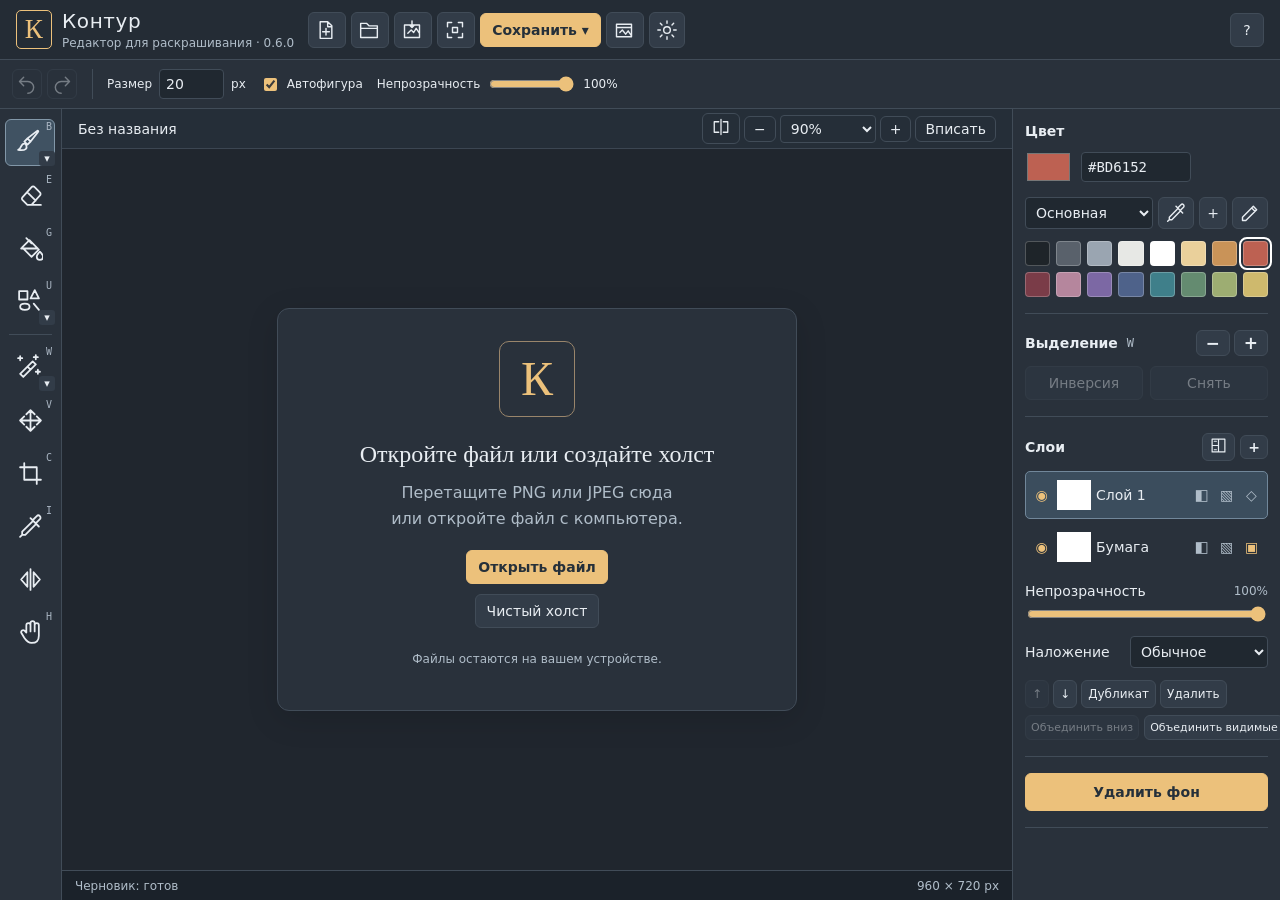
==== commit 769838fe: "Add gap-aware fill previews, symmetric shapes, layer workflows, reference palettes and compact undo " ====
--- a/Kontur.html
+++ b/Kontur.html
@@ -6,61 +6,19 @@
 <meta name="description" content="Браузерный редактор для раскрашивания: слои, выделение по цвету, отделение контура и горячие клавиши. Изображения обрабатываются на вашем устройстве.">
 <title>Контур — редактор для раскрашивания</title>
 <link rel="icon" href="data:image/svg+xml,%3Csvg xmlns='http://www.w3.org/2000/svg' viewBox='0 0 32 32'%3E%3Crect width='32' height='32' rx='7' fill='%23242c35'/%3E%3Cpath d='M8 23V9h16v14H8m5-5 4-8 4 8' fill='none' stroke='%23eec278' stroke-width='2'/%3E%3C/svg%3E">
-<style>
-:root{color-scheme:dark;--bg:#20262e;--panel:#29313b;--panel2:#323c48;--border:#414c58;--text:#e8edf2;--muted:#b0bdc9;--accent:#ecc17b;--ink:#25303a;font-family:system-ui,-apple-system,"Segoe UI",sans-serif;font-size:16px}*{box-sizing:border-box}body{margin:0;background:var(--bg);color:var(--text);height:100dvh;display:grid;grid-template-rows:auto auto minmax(0,1fr);overflow:hidden}button,input,select{font:inherit}button{border:1px solid var(--border);border-radius:6px;background:var(--panel2);color:var(--text);padding:8px 11px;font-size:.875rem;cursor:pointer;white-space:nowrap}button:hover{background:#424f5e;border-color:#778697}button:disabled{opacity:.4;cursor:default}button:focus-visible,input:focus-visible,select:focus-visible{outline:2px solid var(--accent);outline-offset:2px}button.accent{background:var(--accent);border-color:var(--accent);color:#25303a;font-weight:600}button.accent:hover{background:#f5d39c}input:not([type=checkbox]):not([type=range]):not([type=color]),select{color:var(--text);background:#202830;border:1px solid var(--border);border-radius:4px;padding:6px;font-size:.875rem;min-width:0}input[type=range]{width:100%;accent-color:var(--accent)}input[type=checkbox]{accent-color:var(--accent)}kbd{font:500 .75rem ui-monospace,monospace;color:var(--muted);white-space:nowrap}button kbd{margin-left:8px}.topbar{min-height:76px;display:flex;align-items:center;gap:24px;padding:14px 20px;border-bottom:1px solid var(--border);background:#242c35;flex-wrap:wrap}.brand{display:flex;align-items:center;gap:10px;min-width:204px;letter-spacing:.03em;font-size:1.25rem}.brand small{display:block;font-size:.75rem;font-weight:400;letter-spacing:0;color:var(--muted);margin-top:3px}.brand-mark{width:36px;height:39px;border:1px solid var(--accent);color:var(--accent);display:grid;place-items:center;font-family:Georgia,serif;font-size:1.7rem;border-radius:5px}.topbar nav,.file-actions{display:flex;gap:7px;align-items:center}.file-actions{margin-left:auto}.help-button{width:34px}.options-bar{display:flex;align-items:center;gap:16px;padding:10px 18px;background:var(--panel);border-bottom:1px solid var(--border);flex-wrap:wrap;font-size:.875rem}.options-bar label{display:flex;gap:7px;align-items:center;white-space:nowrap}.options-bar input[type=number]{width:58px}.options-bar input[type=range]{width:85px}.options-bar output{width:36px;font-size:.75rem;font-variant-numeric:tabular-nums}.history{display:flex;gap:5px;border-right:1px solid var(--border);padding-right:15px}.history button{padding:4px 8px;background:none}.workspace{display:grid;grid-template-columns:76px minmax(0,1fr) 276px;min-height:0;height:auto}.tools{padding:12px 7px;background:var(--panel);border-right:1px solid var(--border);overflow:auto}.tools button{position:relative;background:transparent;border-color:transparent;padding:6px 3px;width:60px;display:flex;flex-direction:column;align-items:center;margin-bottom:5px;min-height:55px}.tools button>span{font-size:1.5rem;line-height:1.4}.tools button small{font-size:.75rem}.tools button kbd{position:absolute;right:2px;top:2px;font-size:.75rem;color:#aab6c3}.tools button.selected{background:#405262;border-color:#8297a8}.tool-divider{height:1px;background:var(--border);margin:9px 4px}.canvas-area{min-width:0;min-height:0;display:flex;flex-direction:column;background:#1b222a}.document-bar{height:46px;flex-shrink:0;display:flex;gap:16px;align-items:center;padding:0 16px;background:#252e38;border-bottom:1px solid #3c4652;font-size:.875rem}.document-bar #docName{max-width:40%;overflow:hidden;text-overflow:ellipsis;white-space:nowrap}.document-bar #dirtyMark{color:var(--accent);font-size:.75rem}.view-controls{margin-left:auto;display:flex;align-items:center;gap:4px}.view-controls button{padding:4px 9px;background:transparent}.view-controls #zoom100{min-width:55px;font-variant-numeric:tabular-nums}#viewport{position:relative;overflow:auto;flex:1;min-height:0;touch-action:none;overscroll-behavior:contain;background-color:#1c242c;background-image:radial-gradient(#39424d .65px,transparent .65px);background-size:12px 12px}#canvasWrap{position:relative;margin:36px;box-shadow:0 4px 28px #0006;background-color:#f0f0f0;background-image:linear-gradient(45deg,#ddd 25%,transparent 25%),linear-gradient(-45deg,#ddd 25%,transparent 25%),linear-gradient(45deg,transparent 75%,#ddd 75%),linear-gradient(-45deg,transparent 75%,#ddd 75%);background-size:20px 20px;background-position:0 0,0 10px,10px -10px,-10px 0}canvas#display{display:block;width:100%;height:100%}canvas#overlay{position:absolute;inset:0;width:100%;height:100%;pointer-events:none}.statusbar{display:flex;align-items:center;gap:14px;min-height:34px;font-size:.75rem;padding:7px 13px;border-top:1px solid var(--border);color:var(--muted);flex-wrap:wrap}.statusbar #status{margin-right:auto;flex:1;min-width:120px}.statusbar #dimensions,.statusbar #selectionInfo{white-space:nowrap}.sidebar{background:var(--panel);border-left:1px solid var(--border);padding:17px 15px;overflow:auto}.sidebar section{padding-bottom:18px;margin-bottom:18px;border-bottom:1px solid var(--border)}.section-title{font-size:.875rem;display:flex;justify-content:space-between;align-items:center;margin-bottom:13px;font-weight:600}.section-title kbd{font-weight:400}.color-row{display:flex;gap:9px;align-items:center}.color-row input[type=color]{padding:0;border:0;width:47px;height:36px;cursor:pointer;background:none}.color-row #colorHex{width:110px;font-family:ui-monospace,monospace}.palette{display:grid;grid-template-columns:repeat(8,1fr);gap:6px;margin-top:12px}.palette button{width:100%;aspect-ratio:1;padding:0;min-height:21px;border:1px solid #ffffff3b;border-radius:4px}.palette button.active{outline:2px solid #fff;outline-offset:2px}.selection-panel p{color:var(--muted);font-size:.875rem;line-height:1.5;margin:0 0 12px}.button-stack{display:flex;flex-direction:column;gap:6px}.button-stack button{display:flex;justify-content:space-between;text-align:left;padding:8px}.selection-actions{display:flex;gap:7px;margin-top:8px}.selection-actions button{flex:1}.small-label{font-size:.875rem;display:flex;align-items:center;gap:5px;margin:13px 0}.small-label kbd{margin-left:auto}.outline-button{width:100%;white-space:normal;color:var(--accent);border-color:#897553;background:#363632}.section-title>button{padding:2px 10px;font-size:1.25rem}.layer-row{display:flex;gap:5px;align-items:center;padding:8px 5px;border:1px solid transparent;border-radius:5px;margin-bottom:4px;cursor:pointer}.layer-row.active{background:#3b4d5d;border-color:#71879a}.layer-row button{border:0;background:none;padding:2px;min-width:21px;color:var(--muted)}.layer-row button[aria-pressed=true]{color:var(--accent)}.layer-row img{width:34px;height:30px;object-fit:contain;image-rendering:auto;border:1px solid #ffffff38;background:#fff}.layer-name{font-size:.875rem;flex:1;overflow:hidden;text-overflow:ellipsis;white-space:nowrap;min-width:0}.layer-settings label{font-size:.875rem;display:flex;align-items:center;justify-content:space-between;gap:5px;flex-wrap:wrap;margin-top:12px}.layer-settings output{color:var(--muted);font-size:.75rem}.layer-settings select{width:138px}.layer-actions{display:flex;gap:4px;margin-top:12px}.layer-actions button{font-size:.75rem;padding:6px}.sidebar-note{font-size:.75rem;color:var(--muted);line-height:1.6}#welcome{position:absolute;inset:0;display:flex;flex-direction:column;align-items:center;justify-content:center;gap:10px;background:#1c242cf5;text-align:center;padding:25px}#welcome[hidden]{display:none}.welcome-symbol{font-family:Georgia,serif;font-size:3rem;color:var(--accent);border:1px solid #99856b;width:76px;height:76px;display:grid;place-items:center;border-radius:10px}#welcome h1{font:400 1.7rem Georgia,serif;margin:12px 0 0}#welcome p{font-size:1rem;color:var(--muted);line-height:1.6;margin:0 0 9px}#welcome .privacy{font-size:.75rem;margin-top:12px}dialog{max-width:min(620px,94vw);max-height:90dvh;overflow:auto;background:var(--panel);border:1px solid #6b7b8c;border-radius:12px;color:var(--text);padding:28px;box-shadow:0 20px 80px #0007}dialog::backdrop{background:#070d16b0}dialog h2{font:400 1.5rem Georgia,serif;margin:0 0 16px}dialog p{font-size:.95rem;line-height:1.6;color:var(--muted)}dialog label{display:flex;align-items:center;gap:9px;margin:16px 0;font-size:.875rem}dialog .size-fields{display:flex;gap:18px}dialog .size-fields label{display:flex;flex-direction:column;align-items:start}dialog .size-fields input{width:150px}dialog input[type=range]{max-width:240px}.dialog-actions{display:flex;justify-content:flex-end;gap:9px;margin-top:25px}.dialog-error{color:#ffb3a3}.shortcut-grid{display:grid;grid-template-columns:max-content 1fr;gap:12px 18px;margin:20px 0}.shortcut-grid kbd{color:var(--accent);font-size:.875rem}.shortcut-grid span{font-size:.875rem}.muted{font-size:.875rem!important;color:var(--muted)}[hidden]{display:none!important}@media(max-width:1120px){.topbar{gap:12px;padding:10px}.brand{min-width:165px}.brand small{font-size:.75rem}.topbar button kbd{display:none}.workspace{grid-template-columns:67px minmax(0,1fr) 250px}.tools{padding:10px 3px}.sidebar{padding:14px 10px}.options-bar{gap:10px}.document-bar{padding:0 8px}#dirtyMark{display:none!important}.history span{display:none}.file-actions{margin-left:0}}@media(max-width:760px){body{height:auto;display:block;overflow:auto}.topbar{gap:9px;align-items:center}.brand{width:100%}.topbar nav,.file-actions{flex-wrap:wrap}.topbar button{padding:6px 8px}.options-bar{padding:9px;gap:9px;font-size:.875rem}.options-bar input[type=range]{width:60px}.workspace{height:auto;min-height:75dvh;grid-template-columns:60px minmax(0,1fr)}.canvas-area{height:70dvh;min-height:440px}.tools button{width:52px}.sidebar{grid-column:1/-1;border-top:1px solid var(--border);border-left:0;display:grid;grid-template-columns:repeat(2,minmax(0,1fr));gap:15px}.sidebar section{min-width:0}.layer-panel{grid-column:1/-1}.sidebar-note{grid-column:1/-1}.button-stack button{font-size:.875rem;white-space:normal}.button-stack kbd{display:none}.document-bar{gap:5px}.document-bar #docName{max-width:35%}.view-controls{gap:2px}.view-controls button{padding:4px 6px}.shortcut-grid{grid-template-columns:1fr;gap:7px}.shortcut-grid span{margin-bottom:8px}.statusbar #selectionInfo{display:none}}@media(prefers-reduced-motion:no-preference){button{transition:background .12s,border-color .12s}}
-
-.file-notice{display:flex;align-items:center;gap:12px;flex-shrink:0;padding:12px 16px;border-bottom:1px solid #607d99;background:#293f52;font-size:.95rem;line-height:1.5}.file-notice.error{background:#53342f;border-color:#be7669;color:#ffe1da}.file-notice span{flex:1;overflow-wrap:anywhere}.file-notice button{padding:1px 9px;align-self:flex-start;background:transparent;border-color:currentColor;color:inherit;font-size:1.2rem}
-.brush-smoothing{display:flex;flex-wrap:wrap;align-items:center;gap:7px;font-size:.875rem;margin-top:17px}.brush-smoothing output{margin-left:auto;color:var(--muted);font-size:.75rem}.brush-smoothing input{flex-basis:100%}.smoothing-hint{font-size:.75rem;color:var(--muted);line-height:1.5;margin:7px 0 0}
-
-#canvasWrap.pixel-view canvas{image-rendering:pixelated}.view-controls select{width:96px;padding:4px 6px;background:transparent;font-variant-numeric:tabular-nums}.view-controls select option{background:#252e38}
-#toolCursorLayer{position:absolute;inset:0;overflow:hidden;pointer-events:none}#toolCursor{position:absolute;pointer-events:none;border:1px solid #fff;box-shadow:0 0 0 1px #111;background:transparent}#toolCursor.round{border-radius:50%}
-
-.brush-edge-option{margin-bottom:0}
-
-.tools .tool-icon{display:block;width:25px;height:34px}#selectionOutline{position:absolute;inset:0;width:100%;height:100%;pointer-events:none;fill:none}#selectionOutline path{stroke-width:1.25;stroke-linejoin:miter}.selection-white{stroke:#fff}.selection-ants{stroke:#111;stroke-dasharray:5 5;animation:selection-march .8s linear infinite}@keyframes selection-march{to{stroke-dashoffset:-10}}.selection-outline-toggle{margin-top:8px;width:100%;font-size:.75rem}#toolCursor{border-color:var(--cursor-color,#fff);box-shadow:0 0 0 1px #fff,0 0 0 2px #111}#draftStatus{font-size:.75rem;white-space:nowrap}#draftStatus.error{color:#ffb3a3}.tools button.temporary{border-color:var(--accent);background:#405262}@media(prefers-reduced-motion:reduce){.selection-ants{animation:none}}
-
-#viewport{outline:none}#viewport.keyboard-focus:focus-visible{outline:2px solid var(--accent);outline-offset:2px}
-
-.tools .tool-group{position:relative;width:60px;margin-bottom:5px}.tools .tool-group>[data-tool]{margin-bottom:0}.tools .tool-menu-arrow{position:absolute;right:1px;bottom:1px;display:grid;place-items:center;width:20px;height:20px;min-height:0;margin:0;padding:0;border-radius:3px;font-size:.9rem;background:var(--panel2);border:1px solid var(--border)}.tools .tool-menu-arrow.selected{background:#405262;border-color:#8297a8}.tool-menu{position:fixed;z-index:50;width:min(290px,calc(100vw - 16px));padding:5px;background:var(--panel);border:1px solid #8297a8;border-radius:7px;box-shadow:0 8px 24px #0007}.tool-menu button{width:100%;display:flex;align-items:center;gap:10px;text-align:left;white-space:normal;background:transparent;border-color:transparent;padding:10px 8px}.tool-menu button[aria-checked=true]{background:#405262}.tool-menu button small{display:block;font-size:.75rem;color:var(--muted);line-height:1.4;margin-top:3px}.mode-icon{font-size:1.4rem}.mode-check{margin-left:auto;color:var(--accent);visibility:hidden}.tool-menu button[aria-checked=true] .mode-check{visibility:visible}.selection-mode-label{padding:5px 9px;border:1px solid var(--border);border-radius:4px;color:var(--muted);white-space:nowrap}@media(max-width:760px){.tools .tool-group{width:52px}}
-
-/* Compact editor panels, 0.2 */
-.topbar{min-height:60px;padding:9px 16px;gap:18px}.brand{min-width:220px}.topbar nav>button[data-icon]{padding:7px;width:38px;height:36px}.topbar svg,.history svg,.palette-controls svg{width:20px;height:20px;display:block}.workspace{grid-template-columns:62px minmax(0,1fr) 268px}.tools{padding:10px 5px}.tools button{width:50px;height:47px;min-height:47px;padding:9px;margin-bottom:6px;display:grid;place-items:center}.tools .tool-icon{width:25px;height:25px}.tools button kbd{top:1px;right:2px;font-size:10px}.tools .tool-group{width:50px;margin-bottom:6px}.tools .tool-menu-arrow{right:0;bottom:0;width:16px;height:15px;min-height:15px;border:0;font-size:11px;padding:0}.tool-group>[data-tool] .tool-icon{transform:translate(-2px,-2px)}.tool-menu{width:235px}.tool-menu button kbd{margin-left:auto}.tool-menu button[aria-checked=true]:before{content:'✓';color:var(--accent)}.options-bar{min-height:49px;padding:8px 12px;gap:14px;overflow-x:auto;flex-wrap:nowrap}.option-group{display:flex;gap:14px;align-items:center}.options-bar label{font-size:12px}.options-bar button{padding:5px 8px}.history button{padding:4px}.options-bar input[type=number]{width:65px}.options-bar #transformWidth,.options-bar #transformHeight,.options-bar #cropWidth,.options-bar #cropHeight{width:73px}.sidebar{padding:14px 12px}.sidebar section{padding-bottom:16px;margin-bottom:16px}.section-title{margin-bottom:10px}.palette-controls{display:flex;gap:5px;margin-top:12px}.palette-controls select{flex:1;width:0}.palette-controls button{padding:4px 7px}.selection-combine{display:flex;gap:4px;margin-left:auto}.selection-panel .section-title{gap:9px}.selection-combine button{padding:2px 9px;font-size:17px}.selection-combine button[aria-pressed=true]{background:var(--accent);color:var(--ink);border-color:var(--accent)}.selection-actions{margin-top:0}.statusbar{justify-content:space-between;min-height:30px}.sr-only{position:absolute;width:1px;height:1px;overflow:hidden;clip-path:inset(50%);white-space:nowrap}.palette-editor{display:grid;grid-template-columns:repeat(6,1fr);gap:10px;margin:16px 0}.palette-editor>div{display:flex;gap:2px}.palette-editor input[type=color]{width:36px;height:32px;border:0;padding:0;background:none}.palette-editor button{padding:0 4px;background:transparent}.palette-editor~button{font-size:13px}#paletteName{width:250px}.document-bar{height:40px}#saveFormat{min-width:220px}#welcome h1{font-size:1.5rem}#cropOptions,#transformOptions{gap:10px}@media(max-width:1120px){.file-actions{margin-left:auto}.brand{min-width:190px}.workspace{grid-template-columns:60px minmax(0,1fr) 240px}.tools .tool-group{width:50px}}@media(max-width:760px){.brand{width:auto;min-width:140px;font-size:1rem}.brand small{display:none}.topbar{gap:8px;flex-wrap:wrap}.file-actions{margin-left:auto}.workspace{grid-template-columns:60px minmax(0,1fr)}.sidebar{display:grid;grid-template-columns:repeat(2,minmax(0,1fr))}.options-bar{position:relative}.tool-menu{max-width:calc(100vw - 16px)}}
-/* Themes and editing controls, 0.3 */
-:root[data-theme=light]{color-scheme:light;--bg:#e5e8eb;--panel:#f5f6f7;--panel2:#e7ebef;--border:#c5cdd6;--text:#27323d;--muted:#627180;--accent:#dba653;--ink:#27323d}
-:root[data-theme=light] body{background:var(--bg)}:root[data-theme=light] .topbar,:root[data-theme=light] .document-bar{background:#f1f3f5;border-color:var(--border)}:root[data-theme=light] .canvas-area{background:#e4e8ed}:root[data-theme=light] #viewport{background-color:#dfe5eb;background-image:radial-gradient(#bbc5d0 .65px,transparent .65px)}:root[data-theme=light] #welcome{background:#edf1f5f5}:root[data-theme=light] input:not([type=checkbox]):not([type=range]):not([type=color]),:root[data-theme=light] select{background:#fff;color:var(--text)}:root[data-theme=light] button:hover{background:#d8e0e8;border-color:#99a9ba}:root[data-theme=light] button.accent:hover{background:#edbd72}:root[data-theme=light] .tools button.selected,:root[data-theme=light] .layer-row.active,:root[data-theme=light] .tool-menu button[aria-checked=true]{background:#dce8f0;border-color:#8ba5ba}:root[data-theme=light] .file-notice{background:#dbe8f2;color:#273b4d}:root[data-theme=light] .file-notice.error{background:#f7dcd5;color:#6c3327}:root[data-theme=light] .dialog-error,:root[data-theme=light] #draftStatus.error{color:#a13727}:root[data-theme=light] .view-controls select option{background:#fff}:root[data-theme=light] .tool-menu{border-color:#8fa1b4}
-body,.topbar,.options-bar,.sidebar,.document-bar,.canvas-area,#viewport,#welcome,dialog,button,input,select{transition:background-color .22s ease,color .22s ease,border-color .22s ease}button#themeToggle{height:36px;width:36px;padding:7px}.topbar nav>button[data-icon]{flex-shrink:0}.topbar{gap:14px}.topbar nav{gap:5px}.brand{min-width:205px}
-#toolCursor{border:0;box-shadow:none}#toolCursor.eraser-preview{border:1px solid var(--cursor-color);box-shadow:0 0 0 1px #111;background:transparent}#canvasHandles{position:absolute;inset:0;pointer-events:none;z-index:8}#canvasHandles button{position:absolute;padding:0;width:12px;height:12px;min-height:0;border-radius:2px;border:1px solid #24313e;background:#f8fafc;pointer-events:auto}#canvasHandles [data-canvas-edge=e]{right:-7px;top:50%;cursor:ew-resize}#canvasHandles [data-canvas-edge=s]{bottom:-7px;left:50%;cursor:ns-resize}#canvasHandles [data-canvas-edge=se]{right:-7px;bottom:-7px;cursor:nwse-resize}#canvasSizePreview{position:absolute;left:0;top:0;pointer-events:none;border:2px dashed #c19655;z-index:7;background:#fff2}#maskOutline{position:absolute;inset:0;width:100%;height:100%;pointer-events:none;fill:none}#maskOutline path{stroke:#987bd6;stroke-width:1.4;stroke-dasharray:3 3}.layer-title-actions{display:flex;align-items:center;gap:5px}.layer-title-actions button{padding:3px 7px}.layer-title-actions svg{width:17px;height:17px}.layer-row .mask-button{font-size:15px;padding:0 3px}.layer-row .mask-button[aria-pressed=true]{color:#b79bea;background:#8061ae33}.ratio-menu{width:170px}.ratio-menu button{gap:13px;padding:7px 9px}.ratio-icon{width:28px;height:26px;flex-shrink:0}.ratio-menu small{display:block;padding:5px 9px;color:var(--muted)}#cropRatioButton{display:flex;gap:7px;align-items:center}#cropRatioButton svg{width:22px;height:20px}#pathHint{color:var(--muted);font-size:12px;white-space:nowrap}.empty-slot{background:repeating-conic-gradient(#91a0b522 0% 25%,transparent 0% 50%) 50% / 10px 10px!important;color:var(--muted)}.palette-editor{grid-template-columns:repeat(8,1fr);gap:7px}.palette-editor button.palette-slot{width:36px;height:32px;padding:0;min-width:0}.palette-slot.selected{outline:2px solid var(--accent);outline-offset:2px}.palette-workbench{display:flex;gap:22px}.palette-workbench>div:first-child{width:230px}.palette-workbench label{margin:8px 0}.palette-value-controls{display:flex;flex-direction:column;gap:4px;align-items:stretch}.palette-value-controls input[type=color]{width:52px;height:30px;border:0;padding:0;background:none}.palette-value-controls input#paletteHex{width:105px;font-family:ui-monospace,monospace}.palette-value-controls button{padding:5px 8px;font-size:12px}#paletteColorField{position:relative;width:230px;height:165px;border-radius:5px;border:1px solid var(--border);touch-action:none;background:linear-gradient(to bottom,transparent,#000),linear-gradient(to right,#fff,transparent),hsl(var(--hue,0) 100% 50%)}#paletteColorMarker{position:absolute;border:2px solid #fff;box-shadow:0 0 0 1px #111;width:10px;height:10px;border-radius:50%;transform:translate(-50%,-50%);pointer-events:none}.hue-label{display:flex;flex-direction:column;align-items:stretch!important;gap:3px}#paletteHue{appearance:none;height:10px;border-radius:5px;background:linear-gradient(to right,#f00,#ff0,#0f0,#0ff,#00f,#f0f,#f00);margin:4px 0}#paletteHue::-webkit-slider-thumb{appearance:none;width:12px;height:17px;border:2px solid #fff;border-radius:3px;background:#333;box-shadow:0 0 0 1px #111}#morePaletteSlots{margin-top:12px;font-size:12px}#paletteDialog{min-width:450px}.canvas-size-note{color:var(--muted)}@media(max-width:760px){.brand{min-width:120px}.brand small{display:none}#paletteDialog{min-width:0}.palette-workbench{gap:12px;flex-wrap:wrap}.topbar .file-actions{gap:5px}.topbar #extractOutline{font-size:12px}.palette-editor{grid-template-columns:repeat(8,1fr)}.palette-editor button.palette-slot{width:30px}}
-@media(prefers-reduced-motion:reduce){body,.topbar,.options-bar,.sidebar,.document-bar,.canvas-area,#viewport,#welcome,dialog,button,input,select{transition:none}}
-
-#rotationHandle{position:absolute;z-index:9;width:22px;height:22px;min-width:0;padding:0;border-radius:50%;transform:translate(-50%,-50%);background:#f5d59a;color:#222;border:1px solid #222;cursor:grab;font-size:18px;line-height:20px} #rotationHandle:active{cursor:grabbing}
-
-#quickShapeHint{font-size:12px;color:var(--accent);white-space:nowrap}#closePath[aria-pressed=true]{border-color:var(--accent);color:var(--accent)}#quickShapeControl{cursor:help;white-space:nowrap}
-
-/* Center the document without making zoomed canvas edges unreachable. */
-#canvasStage{display:grid;place-items:center;width:max-content;min-width:100%;min-height:100%;padding:36px}
-#canvasWrap{margin:0}
-#viewport:has(#welcome:not([hidden])) #canvasStage{visibility:hidden}
-#welcome{background:var(--bg);padding:32px}
-#welcome .welcome-card{display:flex;flex-direction:column;align-items:center;gap:10px;width:min(100%,520px);padding:32px 24px;background:var(--panel);border:1px solid var(--border);border-radius:12px;box-shadow:0 8px 32px #0002}
-#welcome h1{max-width:360px;line-height:1.3}
-:root[data-theme=light] #welcome{background:var(--bg)}
-.layer-background-action{margin-top:16px;padding-top:16px;border-top:1px solid var(--border)}
-#extractOutline{width:100%;padding:10px 12px;text-align:center}
-@media(max-width:760px){#welcome{padding:20px}#welcome .welcome-card{padding:24px 16px}}
-
-</style>
+<link rel="stylesheet" href="./style.css?v=0.6.0">
 </head>
 <body>
 <header class="topbar">
-<div class="brand"><span class="brand-mark">К</span><span>Контур<small>Редактор для раскрашивания · 0.5.1</small></span></div>
-<nav aria-label="Файл"><button id="newDoc" title="Новый холст" aria-label="Новый холст" data-icon="file"></button><button id="openImage" title="Открыть файл (Ctrl O)" aria-label="Открыть файл" data-icon="folder"></button><button id="importLayer" title="Открыть изображение на новом слое" aria-label="Открыть изображение на новом слое" data-icon="import"></button><button id="resizeCanvas" title="Размер холста" aria-label="Размер холста" data-icon="expand"></button><button id="saveProject" class="accent" title="Сохранить как… (Ctrl S)">Сохранить ▾</button><button id="themeToggle" title="Светлая тема" aria-label="Включить светлую тему" aria-pressed="false" data-icon="sun"></button></nav>
+<div class="brand"><span class="brand-mark">К</span><span>Контур<small>Редактор для раскрашивания · 0.6.0</small></span></div>
+<nav aria-label="Файл"><button id="newDoc" title="Новый холст" aria-label="Новый холст" data-icon="file"></button><button id="openImage" title="Открыть файл (Ctrl O)" aria-label="Открыть файл" data-icon="folder"></button><button id="importLayer" title="Открыть изображение на новом слое" aria-label="Открыть изображение на новом слое" data-icon="import"></button><button id="resizeCanvas" title="Размер холста" aria-label="Размер холста" data-icon="expand"></button><button id="saveProject" class="accent" title="Сохранить как… (Ctrl S)">Сохранить ▾</button><button id="referenceToggle" title="Окно референса: изображение поверх редактора" aria-label="Открыть окно референса" data-icon="reference"></button><button id="themeToggle" title="Светлая тема" aria-label="Включить светлую тему" aria-pressed="false" data-icon="sun"></button></nav>
 <div class="file-actions"><button id="help" class="help-button" aria-label="Горячие клавиши">?</button></div>
 </header>
 <div class="options-bar">
 <div class="history"><button id="undo" title="Отменить (Ctrl Z)" aria-label="Отменить" data-icon="undo"></button><button id="redo" title="Повторить (Ctrl Shift Z)" aria-label="Повторить" data-icon="redo"></button></div>
 <div id="drawingOptions" class="option-group"><label id="brushSizeControl">Размер <input id="brushSize" type="number" value="20" min="1" max="500" aria-label="Размер кисти"><span>px</span></label><label id="quickShapeControl" title="Нарисуйте почти замкнутый круг или овал и удержите кнопку мыши/перо 0,7 секунды. Shift — круг."><input id="quickShapeEnabled" type="checkbox" checked>Автофигура</label><span id="quickShapeHint" hidden></span></div>
 <div id="opacityOptions" class="option-group"><label>Непрозрачность <input id="brushOpacity" type="range" min="1" max="100" value="100"><output id="brushOpacityOut">100%</output></label></div>
-<label id="toleranceControl" hidden>Допуск <input id="tolerance" type="number" min="0" max="255" value="30" aria-label="Допуск выделения и заливки"></label>
+<div id="fillOptions" class="option-group" hidden><label title="Закрывать небольшие разрывы в границах заливки. 0 — обычная заливка.">Разрывы <input id="fillGap" type="number" min="0" max="20" value="0" aria-label="Закрытие разрывов при заливке">px</label><label title="Полупрозрачная подсказка области заливки"><input id="fillPreviewEnabled" type="checkbox" checked>Предпросмотр</label><span class="option-hint">Shift — несколько областей</span></div><div id="shapeOptions" class="option-group" hidden><label>Фигура <select id="shapePaintMode"><option value="outline">Контур</option><option value="fill">Заливка</option><option value="both">Контур и заливка</option></select></label><label id="shapeFillControl" hidden>Заливка <input id="shapeFillColor" type="color" value="#ead09b"></label><label id="polygonSidesControl" hidden>Стороны <input id="polygonSides" type="number" min="3" max="32" value="5"></label></div><label id="toleranceControl" hidden>Допуск <input id="tolerance" type="number" min="0" max="255" value="30" aria-label="Допуск выделения и заливки"></label>
 <div id="transformOptions" class="option-group" hidden><label>Ширина <input id="transformWidth" type="number" min="1" max="32768" aria-label="Ширина трансформации">px</label><label>Высота <input id="transformHeight" type="number" min="1" max="32768" aria-label="Высота трансформации">px</label><label title="Сохранять пропорции при изменении размера"><input id="keepAspect" type="checkbox" checked>Пропорции</label><label>Поворот <input id="transformAngle" type="number" value="0" min="-360" max="360">°</label><button id="applyTransform">Применить</button><button id="cancelTransform" title="Отменить предварительный просмотр (Escape)">Отмена</button></div>
 <div id="cropOptions" class="option-group" hidden><label>Пропорции <button id="cropRatioButton" type="button" aria-haspopup="menu" aria-expanded="false" title="Пропорции: ширина к высоте">Свободно ▾</button><select id="cropRatio" hidden><option value="0">Свободно</option><option value="1">1:1</option><option value="0.6666666667">2:3</option><option value="1.5">3:2</option><option value="0.75">3:4</option><option value="1.3333333333">4:3</option><option value="0.5625">9:16</option><option value="1.7777777778">16:9</option></select></label><label>Ширина <input id="cropWidth" type="number" min="1" max="8192">px</label><label>Высота <input id="cropHeight" type="number" min="1" max="8192">px</label><button id="applyCrop">Обрезать</button><button id="cancelCrop">Сбросить</button></div>
 <div id="pathOptions" class="option-group" hidden><span id="pathHint" title="Щелчок — точка; перетаскивание — изгиб. Усы независимы; Alt связывает их. Alt + щелчок по дуге — вставить точку; Shift + щелчок по точке или усу — удалить."></span><button id="closePath" title="Соединить конец с первым узлом" aria-pressed="false">Замкнуть</button><button id="applyPath">Готово</button><button id="cancelPath">Отмена</button></div>
@@ -70,26 +28,26 @@
 <div class="tool-group"><button data-tool="brush" title="Кисть (B)" aria-label="Кисть" data-icon="brush"><kbd>B</kbd></button><button id="brushMenuButton" class="tool-menu-arrow" aria-label="Форма кисти" aria-haspopup="menu" aria-expanded="false" aria-controls="brushMenu">▾</button></div>
 <button data-tool="eraser" title="Ластик (E), временно — удерживать R" aria-label="Ластик" data-icon="eraser"><kbd>E</kbd></button>
 <button data-tool="fill" title="Заливка (G)" aria-label="Заливка" data-icon="fill"><kbd>G</kbd></button>
-<div class="tool-group"><button data-tool="line" title="Линия (U); кривая Безье (Q) — в меню" aria-label="Линия и кривая" data-icon="line"><kbd>U</kbd></button><button id="pathMenuButton" class="tool-menu-arrow" aria-label="Линия или кривая" aria-haspopup="menu" aria-expanded="false">▾</button></div><div class="tool-divider"></div>
+<div class="tool-group"><button data-tool="line" title="Фигуры: линия (U), кривая (Q), круг, прямоугольник и многоугольники" aria-label="Фигуры и линии" data-icon="shapes"><kbd>U</kbd></button><button id="pathMenuButton" class="tool-menu-arrow" aria-label="Фигуры и линии" aria-haspopup="menu" aria-expanded="false">▾</button></div><div class="tool-divider"></div>
 <div class="tool-group"><button data-tool="colorSelect" title="Выделение (W)" aria-label="Выделение" data-icon="wand"><kbd>W</kbd></button><button id="colorSelectionMenuButton" class="tool-menu-arrow" aria-label="Режим выделения" aria-haspopup="menu" aria-expanded="false" aria-controls="colorSelectionMenu">▾</button></div>
 <button data-tool="move" title="Перемещение и трансформация (V); стрелки — 1 px, Shift — 10 px" aria-label="Перемещение и трансформация" data-icon="move"><kbd>V</kbd></button>
 <button data-tool="crop" title="Обрезка (C)" aria-label="Обрезка" data-icon="crop"><kbd>C</kbd></button>
 <button data-tool="picker" title="Пипетка (I), временно — Alt" aria-label="Пипетка" data-icon="picker"><kbd>I</kbd></button>
-<button data-tool="pan" title="Рука (H), временно — пробел" aria-label="Рука" data-icon="hand"><kbd>H</kbd></button>
+<button id="symmetryToggle" title="Симметрия: отражать рисование относительно середины холста" aria-label="Отражённое рисование" aria-pressed="false" data-icon="symmetry"></button><button data-tool="pan" title="Рука (H), временно — пробел" aria-label="Рука" data-icon="hand"><kbd>H</kbd></button>
 </aside>
   <section class="canvas-area" aria-label="Рабочая область">
-    <div class="document-bar"><span id="docName">Без названия</span><span id="dirtyMark" hidden>● Не сохранено</span><div class="view-controls"><button id="zoomOut" aria-label="Уменьшить">−</button><select id="zoom100" aria-label="Масштаб"><option value="custom" disabled>100%</option><option value="25">25%</option><option value="50">50%</option><option value="100" selected>100%</option><option value="200">200%</option><option value="400">400%</option><option value="800">800%</option><option value="1600">1600%</option><option value="3200">3200%</option><option value="6400">6400%</option></select><button id="zoomIn" aria-label="Увеличить">+</button><button id="fit">Вписать</button></div></div>
+    <div class="document-bar"><span id="docName">Без названия</span><span id="dirtyMark" hidden>● Не сохранено</span><div class="view-controls"><button id="mirrorView" title="Зеркально отразить вид (J): для проверки пропорций; файл сохраняется в исходной ориентации" aria-label="Зеркальный вид холста" aria-pressed="false" data-icon="mirror"></button><button id="zoomOut" aria-label="Уменьшить">−</button><select id="zoom100" aria-label="Масштаб"><option value="custom" disabled>100%</option><option value="25">25%</option><option value="50">50%</option><option value="100" selected>100%</option><option value="200">200%</option><option value="400">400%</option><option value="800">800%</option><option value="1600">1600%</option><option value="3200">3200%</option><option value="6400">6400%</option></select><button id="zoomIn" aria-label="Увеличить">+</button><button id="fit">Вписать</button></div></div>
     <div id="fileNotice" class="file-notice" role="status" aria-live="polite" hidden><span id="fileNoticeText"></span><button id="dismissFileNotice" aria-label="Закрыть сообщение">×</button></div>
     <div id="viewport" tabindex="0" aria-label="Холст. Пробел — перемещение, колесо — прокрутка, Ctrl и колесо — масштаб.">
-      <div id="canvasStage"><div id="canvasWrap"><div id="canvasSizePreview" hidden></div><div id="canvasHandles" hidden><button data-canvas-edge="e" title="Изменить ширину холста" aria-label="Изменить ширину холста"></button><button data-canvas-edge="s" title="Изменить высоту холста" aria-label="Изменить высоту холста"></button><button data-canvas-edge="se" title="Изменить размер холста" aria-label="Изменить размер холста"></button></div><button id="rotationHandle" title="Повернуть: тяните маркер · Shift — шаг 15°" aria-label="Повернуть слой" hidden>↻</button><canvas id="display"></canvas><canvas id="overlay" aria-hidden="true"></canvas><svg id="maskOutline" aria-hidden="true" preserveAspectRatio="none" hidden><path vector-effect="non-scaling-stroke"/></svg><svg id="selectionOutline" aria-hidden="true" preserveAspectRatio="none" hidden><path class="selection-white" vector-effect="non-scaling-stroke"/><path class="selection-ants" vector-effect="non-scaling-stroke"/></svg><div id="toolCursorLayer" aria-hidden="true"><div id="toolCursor" hidden></div></div></div></div>
+      <div id="canvasStage"><div id="canvasWrap"><div id="canvasSizePreview" hidden></div><div id="canvasHandles" hidden><button data-canvas-edge="e" title="Изменить ширину холста" aria-label="Изменить ширину холста"></button><button data-canvas-edge="s" title="Изменить высоту холста" aria-label="Изменить высоту холста"></button><button data-canvas-edge="se" title="Изменить размер холста" aria-label="Изменить размер холста"></button></div><button id="rotationHandle" title="Повернуть: тяните маркер · Shift — шаг 15°" aria-label="Повернуть слой" hidden>↻</button><canvas id="display"></canvas><canvas id="overlay" aria-hidden="true"></canvas><svg id="maskOutline" aria-hidden="true" preserveAspectRatio="none" hidden><path vector-effect="non-scaling-stroke"/></svg><svg id="selectionOutline" aria-hidden="true" preserveAspectRatio="none" hidden><path class="selection-white" vector-effect="non-scaling-stroke"/><path class="selection-ants" vector-effect="non-scaling-stroke"/></svg><div id="toolCursorLayer" aria-hidden="true"><div id="toolCursor" hidden></div><div id="mirroredToolCursor" hidden></div></div></div></div>
       <div id="welcome"><div class="welcome-card"><div class="welcome-symbol">К</div><h1>Откройте файл или создайте холст</h1><p>Перетащите PNG или JPEG сюда<br>или откройте файл с компьютера.</p><button class="accent" id="welcomeOpen">Открыть файл</button><button id="welcomeBlank">Чистый холст</button><p class="privacy">Файлы остаются на вашем устройстве.</p></div></div>
     </div>
     <footer class="statusbar"><span id="draftStatus" title="Черновик хранится в этом браузере. Сохраните файл .contour на компьютере для продолжения работы со слоями.">Черновик: проверяю…</span><span id="dimensions">960 × 720 px</span></footer><span id="status" class="sr-only" role="status" aria-live="polite"></span>
   </section>
   <aside class="sidebar">
-    <section class="color-panel"><div class="section-title">Цвет</div><div class="color-row"><input id="color" type="color" value="#bd6152" aria-label="Цвет рисования"><input id="colorHex" value="#BD6152" maxlength="7" aria-label="Цвет в формате HEX" spellcheck="false"></div><div class="palette-controls"><select id="paletteSelect" aria-label="Выбрать палитру"></select><button id="newPalette" title="Создать палитру" aria-label="Создать палитру">+</button><button id="editPalette" title="Название и цвета палитры" aria-label="Редактировать палитру" data-icon="edit"></button></div><div id="palette" class="palette" aria-label="Палитра"></div></section>
+    <section class="color-panel"><div class="section-title">Цвет</div><div class="color-row"><input id="color" type="color" value="#bd6152" aria-label="Цвет рисования"><input id="colorHex" value="#BD6152" maxlength="7" aria-label="Цвет в формате HEX" spellcheck="false"></div><div class="palette-controls"><select id="paletteSelect" aria-label="Выбрать палитру"></select><button id="palettePick" title="Собрать палитру пипеткой: выбирайте цвета на холсте" aria-label="Собирать цвета пипеткой в палитру" aria-pressed="false" data-icon="picker"></button><button id="newPalette" title="Создать палитру" aria-label="Создать палитру">+</button><button id="editPalette" title="Название и цвета палитры" aria-label="Редактировать палитру" data-icon="edit"></button></div><div id="palette" class="palette" aria-label="Палитра"></div><div id="recentColors" class="recent-colors" aria-label="Последние цвета вне палитр" hidden></div></section>
 <section class="selection-panel"><div class="section-title">Выделение <kbd>W</kbd><div class="selection-combine"><button id="subtractSelection" title="Вычитать из выделения (Alt)" aria-label="Вычитать из выделения" aria-pressed="false">−</button><button id="addSelection" title="Добавлять к выделению (Shift)" aria-label="Добавлять к выделению" aria-pressed="false">+</button></div></div><div class="selection-actions"><button id="invertSelection">Инверсия</button><button id="deselect">Снять</button></div></section>
-    <section class="layer-panel"><div class="section-title">Слои <span class="layer-title-actions"><button id="layerMaskMenuButton" title="Маска текущего слоя" aria-label="Настроить маску слоя" aria-haspopup="menu" aria-expanded="false" data-icon="mask"></button><button id="addLayer" aria-label="Добавить слой" title="Новый прозрачный слой">+</button></span></div><div id="layers" aria-label="Список слоёв"></div><div class="layer-settings"><label>Непрозрачность <output id="layerOpacityOut">100%</output><input id="layerOpacity" type="range" min="0" max="100" value="100"></label><label>Наложение<select id="blendMode"><option value="source-over">Обычное</option><option value="multiply">Умножение</option><option value="screen">Экран</option><option value="overlay">Перекрытие</option><option value="darken">Затемнение</option><option value="lighten">Осветление</option></select></label></div><div class="layer-actions"><button id="layerUp" title="Выше">↑</button><button id="layerDown" title="Ниже">↓</button><button id="duplicateLayer" title="Дублировать слой">Дубликат</button><button id="deleteLayer" title="Удалить слой">Удалить</button></div><div class="layer-background-action"><button id="extractOutline" class="accent" title="Удалить белый фон и скопировать контур на новый слой">Удалить фон</button></div></section>
+    <section class="layer-panel"><div class="section-title">Слои <span class="layer-title-actions"><button id="layerMaskMenuButton" title="Маска текущего слоя" aria-label="Настроить маску слоя" aria-haspopup="menu" aria-expanded="false" data-icon="mask"></button><button id="addLayer" aria-label="Добавить слой" title="Новый прозрачный слой">+</button></span></div><div id="layers" aria-label="Список слоёв"></div><div class="layer-settings"><label>Непрозрачность <output id="layerOpacityOut">100%</output><input id="layerOpacity" type="range" min="0" max="100" value="100"></label><label>Наложение<select id="blendMode"><option value="source-over">Обычное</option><option value="multiply">Умножение</option><option value="screen">Экран</option><option value="overlay">Перекрытие</option><option value="darken">Затемнение</option><option value="lighten">Осветление</option></select></label></div><div class="layer-actions"><button id="layerUp" title="Выше">↑</button><button id="layerDown" title="Ниже">↓</button><button id="duplicateLayer" title="Дублировать слой">Дубликат</button><button id="deleteLayer" title="Удалить слой">Удалить</button></div><div class="layer-merge-actions"><button id="mergeDown" title="Объединить текущий слой с нижним">Объединить вниз</button><button id="mergeVisible" title="Объединить видимые слои, сохранив вид изображения">Объединить видимые</button></div><div class="layer-background-action"><button id="extractOutline" class="accent" title="Удалить белый фон и скопировать контур на новый слой">Удалить фон</button></div></section>
   </aside>
 </main>
 <input id="layerImageInput" type="file" accept=".tif,.tiff,image/png,image/jpeg,image/webp,image/gif,image/bmp,image/tiff" hidden>
@@ -97,687 +55,15 @@
 <div id="colorSelectionMenu" class="tool-menu" role="menu" aria-label="Режим выделения" hidden><button role="menuitemradio" aria-checked="true" data-selection-mode="region">Одна область по цвету</button><button role="menuitemradio" aria-checked="false" data-selection-mode="global">Весь цвет</button><button role="menuitemradio" aria-checked="false" data-selection-mode="rect">Прямоугольник <kbd>M</kbd></button><button role="menuitemradio" aria-checked="false" data-selection-mode="lasso">Лассо <kbd>L</kbd></button></div>
 <div id="brushMenu" class="tool-menu" role="menu" aria-label="Форма кисти" hidden><button role="menuitemradio" aria-checked="true" data-brush-shape="round">Круглая кисть</button><button role="menuitemradio" aria-checked="false" data-brush-shape="square">Квадратная кисть</button></div>
 <dialog id="saveDialog"><form method="dialog"><h2>Сохранить файл</h2><label>Формат <select id="saveFormat"><option value="contour">Проект Контур (.contour)</option><option value="png">Изображение PNG</option><option value="jpeg">Изображение JPEG</option><option value="tiff">Изображение TIFF</option></select></label><p id="saveDescription">Файл .contour сохраняет все слои для продолжения работы. Он загружается на Ваш компьютер; откройте его снова кнопкой «Открыть файл».</p><label id="jpegOptions" hidden>Качество JPEG <input id="jpegQuality" type="range" min="50" max="100" value="95"><output id="jpegQualityOut">95%</output></label><p id="saveError" class="dialog-error"></p><div class="dialog-actions"><button>Отмена</button><button id="doSave" type="button" class="accent">Сохранить</button></div></form></dialog>
-<dialog id="paletteDialog"><form method="dialog"><h2>Палитра</h2><label>Название <input id="paletteName" maxlength="80" required></label><div id="paletteEditor" class="palette-editor"></div><div class="palette-workbench"><div><div id="paletteColorField" tabindex="0" role="slider" aria-label="Насыщенность и яркость цвета"><span id="paletteColorMarker"></span></div><label class="hue-label">Оттенок <input id="paletteHue" type="range" min="0" max="360" value="0"></label></div><div class="palette-value-controls"><label>Цвет <input id="paletteColorInput" type="color" value="#bd6152"></label><label>HEX <input id="paletteHex" maxlength="7" value="#BD6152" spellcheck="false"></label><button id="applyPaletteColor" type="button">Вставить цвет</button><button id="addPaletteColor" type="button">Текущий цвет</button><button id="clearPaletteSlot" type="button">Очистить слот</button></div></div><button id="morePaletteSlots" type="button">Ещё 8 слотов</button><p id="paletteError" class="dialog-error"></p><p class="muted">Палитры сохраняются в этом браузере.</p><div class="dialog-actions"><button>Отмена</button><button id="savePalette" type="button" class="accent">Сохранить палитру</button></div></form></dialog>
+<dialog id="paletteDialog"><form method="dialog"><h2>Палитра</h2><label>Название <input id="paletteName" maxlength="80" required></label><div id="paletteEditor" class="palette-editor"></div><div class="palette-workbench"><div><div id="paletteColorField" tabindex="0" role="slider" aria-label="Насыщенность и яркость цвета"><span id="paletteColorMarker"></span></div><label class="hue-label">Оттенок <input id="paletteHue" type="range" min="0" max="360" value="0"></label></div><div class="palette-value-controls"><label>Цвет <input id="paletteColorInput" type="color" value="#bd6152"></label><label>HEX <input id="paletteHex" maxlength="7" value="#BD6152" spellcheck="false"></label><button id="applyPaletteColor" type="button">Вставить цвет</button><button id="addPaletteColor" type="button">Текущий цвет</button><button id="clearPaletteSlot" type="button">Очистить слот</button></div></div><button id="morePaletteSlots" type="button">Ещё 8 слотов</button><details class="gradient-palette"><summary>Переход между двумя цветами</summary><div class="gradient-controls"><label>Начало <input id="gradientStart" type="color" value="#3f7f8a"></label><label>Конец <input id="gradientEnd" type="color" value="#ead09b"></label><button id="generateGradient" type="button" title="Заполнить все слоты плавным переходом между выбранными цветами">Заполнить слоты</button></div></details><p id="paletteError" class="dialog-error"></p><p class="muted">Палитры сохраняются в этом браузере.</p><div class="dialog-actions"><button>Отмена</button><button id="savePalette" type="button" class="accent">Сохранить палитру</button></div></form></dialog>
 <div id="cropRatioMenu" class="tool-menu ratio-menu" role="menu" aria-label="Пропорции обрезки" hidden></div>
-<div id="pathMenu" class="tool-menu" role="menu" aria-label="Линия или кривая" hidden><button data-path-tool="line" role="menuitemradio" aria-checked="true">Линия <kbd>U</kbd></button><button data-path-tool="curve" role="menuitemradio" aria-checked="false">Кривая Безье <kbd>Q</kbd></button></div>
+<div id="pathMenu" class="tool-menu" role="menu" aria-label="Фигуры и линии" hidden><button data-path-tool="line" role="menuitemradio" aria-checked="true">Линия <kbd>U</kbd></button><button data-path-tool="curve" role="menuitemradio" aria-checked="false">Кривая Безье <kbd>Q</kbd></button><button data-path-tool="ellipse" role="menuitemradio" aria-checked="false">Круг / овал</button><button data-path-tool="rectangle" role="menuitemradio" aria-checked="false">Прямоугольник</button><button data-path-tool="triangle" role="menuitemradio" aria-checked="false">Треугольник</button><button data-path-tool="polygon" role="menuitemradio" aria-checked="false">Правильный многоугольник</button></div>
 <div id="layerMaskMenu" class="tool-menu" role="menu" aria-label="Маска слоя" hidden><button id="maskFromSelection">Из выделения</button><button id="maskFromAlpha">По непрозрачным пикселям</button><button id="removeMask">Удалить маску</button></div>
 <dialog id="canvasDialog"><form method="dialog"><h2>Размер холста</h2><div class="size-fields"><label>Ширина, px<input id="canvasWidth" type="number" min="1" max="8192" required></label><label>Высота, px<input id="canvasHeight" type="number" min="1" max="8192" required></label></div><label>Закрепить рисунок <select id="canvasAnchor"><option value="nw">Слева сверху</option><option value="n">По центру сверху</option><option value="ne">Справа сверху</option><option value="w">Слева по центру</option><option value="center">По центру</option><option value="e">Справа по центру</option><option value="sw">Слева снизу</option><option value="s">По центру снизу</option><option value="se">Справа снизу</option></select></label><p class="muted">Рисунок сохраняет размер. Новые области бумаги — белые, остальных слоёв — прозрачные.</p><p id="canvasError" class="dialog-error"></p><div class="dialog-actions"><button>Отмена</button><button id="applyCanvasSize" type="button" class="accent">Изменить размер</button></div></form></dialog>
-<dialog id="newDialog"><form method="dialog"><h2>Новый холст</h2><div class="size-fields"><label>Ширина, px<input id="newWidth" type="number" min="1" max="8192" value="960" required></label><label>Высота, px<input id="newHeight" type="number" min="1" max="8192" value="720" required></label></div><label><input id="newWhite" type="checkbox" checked>Белый фоновый слой</label><p class="dialog-error" id="newError"></p><div class="dialog-actions"><button value="cancel">Отмена</button><button id="createDoc" class="accent" type="button">Создать</button></div></form></dialog>
+<dialog id="newDialog"><form method="dialog"><h2>Новый холст</h2><div class="preset-controls"><label>Заготовка <select id="canvasPreset" aria-label="Заготовки размеров холста"></select></label><button id="saveCanvasPreset" type="button" title="Сохранить эти размеры как заготовку" aria-label="Добавить заготовку холста">+</button><button id="renameCanvasPreset" type="button" title="Переименовать выбранную заготовку" aria-label="Переименовать заготовку" data-icon="edit"></button><button id="rotateCanvasPreset" type="button" title="Поменять ширину и высоту местами" aria-label="Сменить ориентацию холста">↔</button></div><p class="muted preset-note">Размеры A4 и A5 рассчитаны для печати при 300 dpi.</p><div class="size-fields"><label>Ширина, px<input id="newWidth" type="number" min="1" max="8192" value="960" required></label><label>Высота, px<input id="newHeight" type="number" min="1" max="8192" value="720" required></label></div><label><input id="newWhite" type="checkbox" checked>Белый фоновый слой</label><p class="dialog-error" id="newError"></p><div class="dialog-actions"><button value="cancel">Отмена</button><button id="createDoc" class="accent" type="button">Создать</button></div></form></dialog>
 <dialog id="outlineDialog"><form method="dialog"><h2>Удалить белый фон</h2><p>Для чёрных и серых линий на белой или светлой бумаге. Контур появится на одном новом прозрачном слое. Исходный рисунок сохранится скрытым.</p><label>Белая точка <input id="whitePoint" type="range" min="160" max="255" value="250"><output id="whitePointOut">250</output></label><p class="muted">Пиксели светлее этого значения станут прозрачными. Серые края сохранят частичную прозрачность.</p><div class="dialog-actions"><button value="cancel">Отмена</button><button id="doExtract" type="button" class="accent">Удалить фон</button></div></form></dialog>
-<dialog id="helpDialog"><form method="dialog"><h2>Горячие клавиши</h2><p>Работают в английской и русской раскладках. В полях ввода клавиши сохраняют обычное поведение.</p><div class="shortcut-grid"><kbd>B / E / G</kbd><span>Кисть / ластик / заливка</span><kbd>W / M / L</kbd><span>Выделение / прямоугольник / лассо</span><kbd>U / Q</kbd><span>Прямая линия / непрерывная кривая Безье</span><kbd>Q: щелчок / перетаскивание</kbd><span>Добавить точку / вытянуть усы нового узла</span><kbd>Q: перетаскивание уса / Alt</kbd><span>Один ус / оба симметрично</span><kbd>Q: Alt + щелчок по дуге</kbd><span>Вставить точку с сохранением формы</span><kbd>Q: Shift + щелчок</kbd><span>Удалить точку или убрать ус</span><kbd>Q: Alt + перетаскивание точки</kbd><span>Вытянуть исходящий ус</span><kbd>Q: Enter / правый щелчок</kbd><span>Завершить путь; Backspace — удалить узел</span><kbd>Кисть: удержание / Shift</kbd><span>Выровнять овал / сделать круг</span><kbd>Enter / Escape</kbd><span>Применить / отменить кривую или предварительный поворот</span><kbd>V / C / I / H</kbd><span>Трансформация / обрезка / пипетка / рука</span><kbd>Alt / R / Пробел</kbd><span>Удерживать: пипетка / ластик / рука</span><kbd>Стрелки / Shift</kbd><span>Перемещение на 1 / 10 px в инструменте V</span><kbd>Enter / Escape</kbd><span>Применить обрезку / отменить жест или обрезку</span><kbd>Ctrl C / X / V</kbd><span>Копировать / вырезать / вставить на новый слой</span><kbd>Ctrl Z / Shift Z</kbd><span>Отменить / повторить</span><kbd>Ctrl Shift O</kbd><span>Добавить изображение на новый слой</span><kbd>Ctrl O / S</kbd><span>Открыть файл / сохранить как…</span><kbd>Ctrl A / D</kbd><span>Выделить всё / снять выделение</span><kbd>Shift / Alt</kbd><span>Добавлять / вычитать при выделении</span><kbd>Delete / Backspace</kbd><span>Очистить пиксели внутри выделения</span><kbd>Ctrl + колесо</kbd><span>Масштаб около курсора</span><kbd>[ / ]</kbd><span>Изменить размер кисти</span></div><p class="muted">На Mac вместо Ctrl используйте ⌘. Системные сочетания и некоторые команды браузера могут иметь приоритет.</p><div class="dialog-actions"><button class="accent">Закрыть</button></div></form></dialog>
+<dialog id="projectPreviewDialog"><h2>Открыть проект</h2><div class="project-preview"><img id="projectPreviewImage" alt="Предпросмотр проекта"><div><p id="projectPreviewName"></p><p id="projectPreviewInfo"></p></div></div><p id="projectPreviewError" class="dialog-error"></p><div class="dialog-actions"><button id="cancelProjectPreview">Отмена</button><button id="chooseProjectAgain">Другой файл</button><button id="confirmProjectPreview" class="accent">Открыть проект</button></div></dialog><aside id="referenceWindow" class="reference-window" aria-label="Окно референса" hidden><header id="referenceHeader"><span>Референс</span><button id="minimizeReference" title="Свернуть или развернуть референс" aria-label="Свернуть референс">−</button><button id="closeReference" title="Закрыть окно референса" aria-label="Закрыть референс">×</button></header><div id="referenceBody"><div class="reference-controls"><button id="openReference" title="Открыть изображение для референса" data-icon="folder" aria-label="Открыть референс"></button><button id="referencePick" title="Пипетка: щёлкните по изображению, чтобы взять цвет" aria-label="Пипетка референса" aria-pressed="true" data-icon="picker"></button><button id="referenceZoomOut" title="Уменьшить референс">−</button><button id="referenceFit" title="Вписать референс">Вписать</button><button id="referenceZoomIn" title="Увеличить референс">+</button><label title="Добавлять цвета, выбранные пипеткой, в собственную палитру"><input id="referenceToPalette" type="checkbox">В палитру</label></div><div id="referenceViewport"><canvas id="referenceCanvas" hidden></canvas><p id="referenceEmpty">Откройте изображение. Пипетка позволяет собрать палитру вручную.</p></div><p id="referenceError" class="dialog-error" hidden></p></div></aside><input id="referenceInput" type="file" accept="image/png,image/jpeg,image/webp,image/gif,image/bmp,.tif,.tiff" hidden><dialog id="helpDialog"><form method="dialog"><h2>Горячие клавиши</h2><p>Работают в английской и русской раскладках. В полях ввода клавиши сохраняют обычное поведение.</p><div class="shortcut-grid"><kbd>B / E / G</kbd><span>Кисть / ластик / заливка</span><kbd>W / M / L</kbd><span>Выделение / прямоугольник / лассо</span><kbd>U / Q</kbd><span>Прямая линия / непрерывная кривая Безье</span><kbd>Q: щелчок / перетаскивание</kbd><span>Добавить точку / вытянуть усы нового узла</span><kbd>Q: перетаскивание уса / Alt</kbd><span>Один ус / оба симметрично</span><kbd>Q: Alt + щелчок по дуге</kbd><span>Вставить точку с сохранением формы</span><kbd>Q: Shift + щелчок</kbd><span>Удалить точку или убрать ус</span><kbd>Q: Alt + перетаскивание точки</kbd><span>Вытянуть исходящий ус</span><kbd>Q: Enter / правый щелчок</kbd><span>Завершить путь; Backspace — удалить узел</span><kbd>Кисть: удержание / Shift</kbd><span>Выровнять овал / сделать круг</span><kbd>Enter / Escape</kbd><span>Применить / отменить кривую или предварительный поворот</span><kbd>V / C / I / H</kbd><span>Трансформация / обрезка / пипетка / рука</span><kbd>Alt / R / Пробел</kbd><span>Удерживать: пипетка / ластик / рука</span><kbd>Стрелки / Shift</kbd><span>Перемещение на 1 / 10 px в инструменте V</span><kbd>Enter / Escape</kbd><span>Применить обрезку / отменить жест или обрезку</span><kbd>Ctrl C / X / V</kbd><span>Копировать / вырезать / вставить на новый слой</span><kbd>Ctrl Z / Shift Z</kbd><span>Отменить / повторить</span><kbd>Ctrl Shift O</kbd><span>Добавить изображение на новый слой</span><kbd>Ctrl O / S</kbd><span>Открыть файл / сохранить как…</span><kbd>Ctrl A / D</kbd><span>Выделить всё / снять выделение</span><kbd>Shift / Alt</kbd><span>Добавлять / вычитать при выделении</span><kbd>Delete / Backspace</kbd><span>Очистить пиксели внутри выделения</span><kbd>Ctrl + колесо</kbd><span>Масштаб около курсора</span><kbd>[ / ]</kbd><span>Изменить размер кисти</span><kbd>F + перетаскивание</kbd><span>Изменить размер кисти движением мыши</span><kbd>D + перетаскивание</kbd><span>Переместить только контур выделения</span><kbd>J</kbd><span>Временно зеркально отразить вид холста</span><kbd>Заливка: Shift + перетаскивание</kbd><span>Залить несколько областей одним действием</span><kbd>Фигуры: Shift</kbd><span>Круг или квадрат при перетаскивании</span></div><p class="muted">На Mac вместо Ctrl используйте ⌘. Системные сочетания и некоторые команды браузера могут иметь приоритет.</p><div class="dialog-actions"><button class="accent">Закрыть</button></div></form></dialog>
 <dialog id="draftDialog"><h2>Найден автоматический черновик</h2><p id="draftDescription"></p><p class="muted">Черновик сохранён в этом браузере со всеми слоями. История отмены и выделение не восстанавливаются.</p><p id="draftError" class="dialog-error"></p><div class="dialog-actions"><button id="skipDraft">Начать заново</button><button id="restoreDraft" class="accent">Восстановить</button></div></dialog>
-<script>
-/* Pixel operations shared by the editor and its verification fixtures. */
-(function(root){
-  'use strict';
-  function similar(data,index,target,tolerance){
-    return data[index+3]>0 && Math.max(Math.abs(data[index]-target[0]),Math.abs(data[index+1]-target[1]),Math.abs(data[index+2]-target[2]),Math.abs(data[index+3]-target[3]))<=tolerance;
-  }
-  function selectColor(data,width,height,seed,tolerance,contiguous){
-    const n=width*height,mask=new Uint8Array(n),p=seed*4;
-    if(seed<0||seed>=n||!data[p+3]) return mask;
-    const target=data.slice(p,p+4);
-    if(!contiguous){for(let i=0;i<n;i++) if(similar(data,i*4,target,tolerance)) mask[i]=1;return mask;}
-    const queue=new Int32Array(n),seen=new Uint8Array(n);let head=0,tail=0;
-    queue[tail++]=seed;seen[seed]=1;
-    const visit=i=>{if(!seen[i]){seen[i]=1;if(similar(data,i*4,target,tolerance))queue[tail++]=i;}};
-    while(head<tail){const i=queue[head++];mask[i]=1;const x=i%width;if(x>0)visit(i-1);if(x<width-1)visit(i+1);if(i>=width)visit(i-width);if(i<n-width)visit(i+width);}
-    return mask;
-  }
-  function floodRegion(data,width,height,seed,tolerance,selection){
-    const n=width*height,mask=new Uint8Array(n),p=seed*4;
-    if(seed<0||seed>=n||(selection&&!selection[seed]))return mask;
-    const target=data.slice(p,p+4),queue=new Int32Array(n),seen=new Uint8Array(n);let head=0,tail=0;
-    const match=i=>Math.max(Math.abs(data[i*4]-target[0]),Math.abs(data[i*4+1]-target[1]),Math.abs(data[i*4+2]-target[2]),Math.abs(data[i*4+3]-target[3]))<=tolerance;
-    queue[tail++]=seed;seen[seed]=1;
-    const visit=i=>{if(!seen[i]){seen[i]=1;if((!selection||selection[i])&&match(i))queue[tail++]=i;}};
-    while(head<tail){const i=queue[head++];mask[i]=1;const x=i%width;if(x>0)visit(i-1);if(x<width-1)visit(i+1);if(i>=width)visit(i-width);if(i<n-width)visit(i+width);}
-    return mask;
-  }
-  function extractOutline(data,whitePoint){
-    const result=new Uint8ClampedArray(data.length);
-    for(let i=0;i<data.length;i+=4){const luminance=.2126*data[i]+.7152*data[i+1]+.0722*data[i+2];result[i+3]=Math.round(data[i+3]*Math.max(0,1-luminance/whitePoint));}
-    return result;
-  }
-  function combineMasks(previous,next,mode){
-    if(!previous||mode==='replace')return next;
-    for(let i=0;i<next.length;i++)next[i]=mode==='subtract'?Number(previous[i]&&!next[i]):Number(previous[i]||next[i]);
-    return next;
-  }
-  function maskCount(mask){if(!mask)return 0;let n=0;for(const value of mask)n+=value;return n;}
-  // Distance-based filtering gives the same feel at different pointer event rates.
-  function strokeSmoother(start,amount,zoom=1){
-    const strength=Math.max(0,Math.min(100,Number(amount)||0))/100;
-    const scale=Math.max(.02,Number(zoom)||1),radius=32*strength*strength/scale;
-    let raw={...start},filtered={...start};
-    function push(point){
-      if(!Number.isFinite(point.x)||!Number.isFinite(point.y))return[];
-      const dx=point.x-raw.x,dy=point.y-raw.y,distance=Math.hypot(dx,dy);
-      if(!distance)return[];
-      if(!radius){raw=filtered={...point};return[{...point}];}
-      const steps=Math.min(4096,Math.max(1,Math.ceil(distance*scale))),alpha=1-Math.exp(-distance/steps/radius),out=[];
-      for(let i=1;i<=steps;i++){
-        filtered={x:filtered.x+(raw.x+dx*i/steps-filtered.x)*alpha,y:filtered.y+(raw.y+dy*i/steps-filtered.y)*alpha};out.push(filtered);
-      }
-      raw={...point};return out;
-    }
-    function finish(){
-      if(!radius||Math.hypot(raw.x-filtered.x,raw.y-filtered.y)<.01/scale)return[{...raw}];
-      const out=[],alpha=1-Math.exp(-1/(scale*radius));
-      // Gently bring the tail to the release position instead of leaving it short.
-      for(let i=0;i<512&&Math.hypot(raw.x-filtered.x,raw.y-filtered.y)>.05/scale;i++){
-        filtered={x:filtered.x+(raw.x-filtered.x)*alpha,y:filtered.y+(raw.y-filtered.y)*alpha};out.push(filtered);
-      }
-      filtered={...raw};out.push({...raw});return out;
-    }
-    return{push,finish};
-  }
-  function pixelLine(a,b,stamp){
-    let x=Math.floor(a.x),y=Math.floor(a.y);const endX=Math.floor(b.x),endY=Math.floor(b.y),dx=Math.abs(endX-x),dy=-Math.abs(endY-y),sx=x<endX?1:-1,sy=y<endY?1:-1;let error=dx+dy;
-    while(true){stamp(x,y);if(x===endX&&y===endY)break;const twice=2*error;if(twice>=dy){error+=dy;x+=sx;}if(twice<=dx){error+=dx;y+=sy;}}
-  }
-  // Trace oriented pixel edges into closed loops, including holes. Collinear
-  // edges share one SVG command, so large rectangular selections stay compact.
-  function selectionOutline(mask,width,height){
-    if(!mask)return '';const edges=new Uint8Array(mask.length),out=[];
-    for(let i=0;i<mask.length;i++){if(!mask[i])continue;const x=i%width,y=Math.floor(i/width);edges[i]=(y===0||!mask[i-width]?1:0)|(x===width-1||!mask[i+1]?2:0)|(y===height-1||!mask[i+width]?4:0)|(x===0||!mask[i-1]?8:0);}
-    function edgeAt(x,y,d){const px=x-(d===1||d===2?1:0),py=y-(d===2||d===3?1:0);if(px<0||py<0||px>=width||py>=height)return -1;const i=py*width+px;return edges[i]&(1<<d)?i:-1;}
-    for(let i=0;i<edges.length;i++)while(edges[i]){
-      let d=0;while(!(edges[i]&(1<<d)))d++;const px=i%width,py=Math.floor(i/width),sx=px+(d===1||d===2?1:0),sy=py+(d===2||d===3?1:0);let x=sx,y=sy,j=i;out.push('M'+x+' '+y);
-      while(true){edges[j]&=~(1<<d);x+=[1,0,-1,0][d];y+=[0,1,0,-1][d];if(x===sx&&y===sy){out.push(d%2?'V'+y:'H'+x);out.push('Z');break;}
-        let next=-1,nd=d;for(const candidate of [(d+1)%4,d,(d+3)%4,(d+2)%4]){next=edgeAt(x,y,candidate);if(next>=0){nd=candidate;break;}}if(next<0)throw Error('Unclosed selection boundary');if(nd!==d)out.push(d%2?'V'+y:'H'+x);d=nd;j=next;
-      }
-    }
-    return out.join('');
-  }
-  function polygonMask(points,width,height){
-    const mask=new Uint8Array(width*height);if(points.length<3)return mask;
-    let minY=height,maxY=0;for(const p of points){minY=Math.min(minY,p.y);maxY=Math.max(maxY,p.y);}const y0=Math.max(0,Math.floor(minY)),y1=Math.min(height,Math.ceil(maxY));
-    for(let y=y0;y<y1;y++){const crosses=[],scan=y+.5;for(let i=0,j=points.length-1;i<points.length;j=i++){const a=points[j],b=points[i];if((a.y>scan)!==(b.y>scan))crosses.push(a.x+(scan-a.y)*(b.x-a.x)/(b.y-a.y));}crosses.sort((a,b)=>a-b);for(let i=0;i+1<crosses.length;i+=2){const x0=Math.max(0,Math.ceil(crosses[i]-.5)),x1=Math.min(width,Math.ceil(crosses[i+1]-.5));if(x1>x0)mask.fill(1,y*width+x0,y*width+x1);}}return mask;
-  }
-  // Fit only a nearly closed, single-turn stroke. Uniform arc-length samples
-  // keep the result independent of pointer event density and pauses.
-  function recognizeEllipse(raw,scale=1){
-    if(raw.length<12||!Number.isFinite(raw[0].x)||!Number.isFinite(raw[0].y))return null;
-    const points=[raw[0]];let length=0;
-    for(const p of raw.slice(1)){if(!Number.isFinite(p.x)||!Number.isFinite(p.y))return null;const d=Math.hypot(p.x-points.at(-1).x,p.y-points.at(-1).y);if(d>.15/scale){length+=d;points.push(p);}}
-    if(points.length<12)return null;
-    let x0=Infinity,y0=Infinity,x1=-Infinity,y1=-Infinity;
-    for(const p of points){x0=Math.min(x0,p.x);y0=Math.min(y0,p.y);x1=Math.max(x1,p.x);y1=Math.max(y1,p.y);}
-    const w=x1-x0,h=y1-y0,diagonal=Math.hypot(w,h),normal=Math.max(w,h)/2;
-    if(Math.min(w,h)*scale<12||length<diagonal*2||Math.hypot(points[0].x-points.at(-1).x,points[0].y-points.at(-1).y)>diagonal*.22)return null;
-    const samples=[],step=length/127;let traversed=0,index=1;
-    for(let k=0;k<128;k++){const target=k*step;while(index<points.length-1&&traversed+Math.hypot(points[index].x-points[index-1].x,points[index].y-points[index-1].y)<target){traversed+=Math.hypot(points[index].x-points[index-1].x,points[index].y-points[index-1].y);index++;}const a=points[index-1],b=points[index],d=Math.hypot(b.x-a.x,b.y-a.y),t=Math.min(1,(target-traversed)/d);samples.push({x:(a.x+(b.x-a.x)*t-(x0+x1)/2)/normal,y:(a.y+(b.y-a.y)*t-(y0+y1)/2)/normal});}
-    const matrix=Array.from({length:5},()=>Array(6).fill(0));
-    for(const p of samples){const row=[p.x*p.x,p.x*p.y,p.y*p.y,p.x,p.y];for(let i=0;i<5;i++){for(let j=0;j<5;j++)matrix[i][j]+=row[i]*row[j];matrix[i][5]+=row[i];}}
-    for(let k=0;k<5;k++){let pivot=k;for(let i=k+1;i<5;i++)if(Math.abs(matrix[i][k])>Math.abs(matrix[pivot][k]))pivot=i;if(Math.abs(matrix[pivot][k])<1e-8)return null;[matrix[k],matrix[pivot]]=[matrix[pivot],matrix[k]];const factor=matrix[k][k];for(let j=k;j<=5;j++)matrix[k][j]/=factor;for(let i=0;i<5;i++)if(i!==k){const f=matrix[i][k];for(let j=k;j<=5;j++)matrix[i][j]-=f*matrix[k][j];}}
-    const [A,B,C,D,E]=matrix.map(r=>r[5]),det=A*C-B*B/4;
-    if(A<=0||C<=0||det<=1e-8)return null;
-    const cx=-(C*D-B*E/2)/(2*det),cy=-(A*E-B*D/2)/(2*det),factor=1+A*cx*cx+B*cx*cy+C*cy*cy;
-    const gap=Math.hypot(A-C,B),small=(A+C-gap)/2,large=(A+C+gap)/2;
-    if(factor<=0||small<=0)return null;
-    const rx=Math.sqrt(factor/small),ry=Math.sqrt(factor/large),angle=.5*Math.atan2(-B,C-A),cos=Math.cos(angle),sin=Math.sin(angle);
-    if(rx/ry>8||ry*normal*scale<6||rx*normal>diagonal||Math.hypot(cx,cy)>.5)return null;
-    let residual=0,winding=0,totalTurn=0,previous=null;
-    for(const p of samples){const dx=p.x-cx,dy=p.y-cy,u=(dx*cos+dy*sin)/rx,v=(-dx*sin+dy*cos)/ry,r=Math.hypot(u,v),a=Math.atan2(v,u);residual+=(r-1)**2;if(Math.abs(r-1)>.26)return null;if(previous!==null){let turn=a-previous;while(turn>Math.PI)turn-=Math.PI*2;while(turn<-Math.PI)turn+=Math.PI*2;winding+=turn;totalTurn+=Math.abs(turn);}previous=a;}
-    if(Math.sqrt(residual/samples.length)>.09||Math.abs(winding)<5.5||Math.abs(winding)>7||totalTurn>Math.abs(winding)*1.18)return null;
-    return{cx:(x0+x1)/2+cx*normal,cy:(y0+y1)/2+cy*normal,rx:rx*normal,ry:ry*normal,angle};
-  }
-  function mixPoint(a,b,t){return{x:a.x+(b.x-a.x)*t,y:a.y+(b.y-a.y)*t};}
-  function splitBezier(points,t){
-    const [a,b,c,d]=points,ab=mixPoint(a,b,t),bc=mixPoint(b,c,t),cd=mixPoint(c,d,t),abc=mixPoint(ab,bc,t),bcd=mixPoint(bc,cd,t),p=mixPoint(abc,bcd,t);
-    return{left:[a,ab,abc,p],right:[p,bcd,cd,d]};
-  }
-  function bezierPoint(points,t){return splitBezier(points,t).left[3];}
-  function nearestBezier(points,p,tolerance){
-    // Adaptive subdivision bounds work at any zoom without sampling every pixel.
-    let best=null,distance=tolerance*tolerance;
-    function visit(q,t0,t1,depth){
-      const xs=q.map(p=>p.x),ys=q.map(p=>p.y),dx=Math.max(0,Math.min(...xs)-p.x,p.x-Math.max(...xs)),dy=Math.max(0,Math.min(...ys)-p.y,p.y-Math.max(...ys));
-      if(dx*dx+dy*dy>distance)return;
-      const [a,b,c,d]=q,vx=d.x-a.x,vy=d.y-a.y,len=vx*vx+vy*vy;
-      const flat=len?Math.max(Math.abs(vy*(b.x-a.x)-vx*(b.y-a.y)),Math.abs(vy*(c.x-a.x)-vx*(c.y-a.y)))/Math.sqrt(len):Math.max(Math.hypot(b.x-a.x,b.y-a.y),Math.hypot(c.x-a.x,c.y-a.y));
-      // Also subdivide collinear controls outside the chord (loops/backtracking).
-      const along=r=>len?((r.x-a.x)*vx+(r.y-a.y)*vy)/len:0;
-      if(depth>=18||flat<=tolerance/8&&along(b)>=0&&along(b)<=1&&along(c)>=0&&along(c)<=1){
-        const score=t=>{const r=bezierPoint(points,t);return(r.x-p.x)**2+(r.y-p.y)**2;};let lo=t0,hi=t1;
-        for(let i=0;i<26;i++){const l=lo+(hi-lo)/3,r=hi-(hi-lo)/3;if(score(l)<score(r))hi=r;else lo=l;}
-        const t=[t0,(lo+hi)/2,t1].reduce((a,b)=>score(a)<score(b)?a:b),point=bezierPoint(points,t),dist=score(t);
-        if(dist<=distance){distance=dist;best={t,point,distance:Math.sqrt(dist)};}return;
-      }
-      const halves=splitBezier(q,.5),mid=(t0+t1)/2;visit(halves.left,t0,mid,depth+1);visit(halves.right,mid,t1,depth+1);
-    }
-    visit(points,0,1,0);return best;
-  }
-  const api={selectColor,floodRegion,extractOutline,combineMasks,maskCount,strokeSmoother,pixelLine,selectionOutline,polygonMask,recognizeEllipse,bezierPoint,splitBezier,nearestBezier};root.ContourCore=api;
-  if(typeof module!=='undefined')module.exports=api;
-})(typeof globalThis!=='undefined'?globalThis:this);
-
-</script><script>
-/* Local, atomic draft storage. No network requests. */
-(function(root){
-  'use strict';let database;
-  function open(){
-    if(database)return database;
-    database=new Promise((resolve,reject)=>{
-      if(!root.indexedDB){reject(Error('Local storage unavailable'));return;}
-      const request=root.indexedDB.open('contour-studio-drafts',1);
-      request.onupgradeneeded=()=>{if(!request.result.objectStoreNames.contains('drafts'))request.result.createObjectStore('drafts');};
-      request.onerror=()=>reject(request.error||Error('Cannot open draft storage'));
-      request.onblocked=()=>reject(Error('Draft storage is blocked'));
-      request.onsuccess=()=>{const db=request.result;db.onversionchange=()=>{db.close();database=null;};resolve(db);};
-    });
-    database.catch(()=>{database=null;});return database;
-  }
-  async function transaction(mode,operation){
-    const db=await open();return new Promise((resolve,reject)=>{
-      const tx=db.transaction('drafts',mode),request=operation(tx.objectStore('drafts'));let result;
-      request.onsuccess=()=>{result=request.result;};
-      tx.oncomplete=()=>resolve(result);
-      tx.onabort=tx.onerror=()=>reject(tx.error||request.error||Error('Cannot store draft'));
-    });
-  }
-  root.ContourDraftStore={read:()=>transaction('readonly',store=>store.get('latest')),write:draft=>transaction('readwrite',store=>store.put(draft,'latest'))};
-})(typeof globalThis!=='undefined'?globalThis:this);
-
-</script><script>
-/* Baseline TIFF 6.0, uncompressed chunky RGB(A), 8 bits per channel. */
-((root)=>{
-'use strict';
-function encodeTiff(image){
- const {width,height,data}=image,offset=154,out=new Uint8Array(offset+data.length),v=new DataView(out.buffer);v.setUint16(0,0x4949,true);v.setUint16(2,42,true);v.setUint32(4,8,true);
- const tags=[[256,4,1,width],[257,4,1,height],[258,3,4,146],[259,3,1,1],[262,3,1,2],[273,4,1,offset],[277,3,1,4],[278,4,1,height],[279,4,1,data.length],[284,3,1,1],[338,3,1,2]];
- v.setUint16(8,tags.length,true);tags.forEach(([tag,type,count,value],i)=>{const at=10+12*i;v.setUint16(at,tag,true);v.setUint16(at+2,type,true);v.setUint32(at+4,count,true);if(type===3&&count===1)v.setUint16(at+8,value,true);else v.setUint32(at+8,value,true);});for(let i=0;i<4;i++)v.setUint16(146+2*i,8,true);out.set(data,offset);return out;
-}
-function decodeTiff(buffer,validateSize){
- const v=new DataView(buffer);function need(at,n){if(!Number.isSafeInteger(at)||at<0||at+n>v.byteLength)throw Error('Повреждённый TIFF.');}need(0,8);const order=v.getUint16(0),little=order===0x4949;if(!little&&order!==0x4d4d)throw Error('Неизвестный TIFF.');const u16=at=>{need(at,2);return v.getUint16(at,little);},u32=at=>{need(at,4);return v.getUint32(at,little);};if(u16(2)!==42)throw Error('Поддерживается обычный TIFF, без BigTIFF.');const start=u32(4),count=u16(start);need(start+2,count*12+4);const tags=new Map();
- for(let i=0;i<count;i++){const at=start+2+i*12,tag=u16(at),type=u16(at+2),n=u32(at+4);if(![3,4].includes(type))continue;const size=type===3?2:4;if(n>100000)throw Error('Повреждённые теги TIFF.');const p=n*size<=4?at+8:u32(at+8);need(p,n*size);tags.set(tag,Array.from({length:n},(_,j)=>type===3?u16(p+size*j):u32(p+size*j)));}
- const one=(tag,fallback)=>tags.get(tag)?.[0]??fallback,w=one(256),h=one(257);validateSize(w,h);const samples=one(277,3),bits=tags.get(258)||[1];if(one(259,1)!==1||one(262)!==2||![3,4].includes(samples)||bits.length!==samples||bits.some(b=>b!==8)||one(284,1)!==1||one(274,1)!==1||(samples===4&&one(338)!==2))throw Error('Этот TIFF использует неподдерживаемое сжатие или цветовой режим. Откройте PNG/JPEG либо TIFF RGB без сжатия.');
- const offsets=tags.get(273),sizes=tags.get(279),rows=one(278,h);if(!offsets||!sizes||rows<1||offsets.length!==Math.ceil(h/rows)||sizes.length!==offsets.length)throw Error('Повреждённые полосы TIFF.');const data=new Uint8ClampedArray(w*h*4);for(let s=0;s<offsets.length;s++){const first=s*rows,last=Math.min(h,first+rows),n=(last-first)*w*samples;if(sizes[s]<n)throw Error('Неполные пиксели TIFF.');need(offsets[s],n);let at=offsets[s];for(let i=first*w;i<last*w;i++){data[i*4]=v.getUint8(at++);data[i*4+1]=v.getUint8(at++);data[i*4+2]=v.getUint8(at++);data[i*4+3]=samples===4?v.getUint8(at++):255;}}return{width:w,height:h,data};
-}
-root.ContourFormats={encodeTiff,decodeTiff};if(typeof module!=='undefined')module.exports=root.ContourFormats;
-})(typeof globalThis!=='undefined'?globalThis:this);
-
-</script><script>
-/* No external dependencies, network requests, telemetry or remote image processing. */
-(()=>{
-  'use strict';
-  const $=id=>document.getElementById(id),C=window.ContourCore;
-  const MAX_PIXELS=24_000_000,MAX_SIDE=8192,MAX_LAYER_PIXELS=120_000_000,HISTORY_BYTES=96*1024*1024;
-  const TILE_SIZE=128,thumbnails=new WeakMap();
-  let width=960,height=720,layers=[],activeId='',selection=null,selectionCount=0,tool='brush',zoom=1,revision=0,revisionCounter=0,savedRevision=0,filename='Без названия',started=false;
-  let undoStack=[],redoStack=[],space=false,gesture=null,layerCounter=0,lastPoint=null,lastSelectionSeed=null,opacityBefore=null;
-  const display=$('display'),ctx=display.getContext('2d',{willReadFrequently:true}),overlay=$('overlay'),ox=overlay.getContext('2d'),viewport=$('viewport'),wrap=$('canvasWrap');
-  const toolCursor=$('toolCursor'),selectionOutline=$('selectionOutline');let cursorPointer=null,altPicker=false,eraseHeld=false,colorSelectionMode='region',selectionTool='colorSelect',selectionCombine='replace',clipboard=null,cropBox=null,transformCache=null;
-  let transformPreview=null,curveDraft=null,shapeTool='line',shiftHeld=false;
-  const BLENDS=['source-over','multiply','screen','overlay','darken','lighten'];
-  function temporaryPicker(){return altPicker&&['brush','pencil','eraser','fill','line'].includes(tool);}
-  function effectiveTool(){return temporaryPicker()?'picker':eraseHeld?'eraser':tool;}
-  function refreshTool(){const effective=effectiveTool();$('brushMenu').querySelectorAll('[data-brush-shape]').forEach(b=>b.setAttribute('aria-checked',String(b.dataset.brushShape===brushShape)));document.querySelectorAll('[data-tool]').forEach(b=>{const matches=b.dataset.tool===effective||(b.dataset.tool==='line'&&effective==='curve')||(b.dataset.tool==='brush'&&effective==='pencil')||(b.dataset.tool==='colorSelect'&&['rect','lasso'].includes(effective));b.classList.toggle('selected',matches);b.classList.toggle('temporary',(temporaryPicker()||eraseHeld)&&matches);});$('colorSelectionMenuButton').classList.toggle('selected',['colorSelect','rect','lasso'].includes(effective));$('drawingOptions').hidden=!['brush','pencil','eraser','line','curve'].includes(effective);$('opacityOptions').hidden=!['brush','pencil','eraser','fill','line','curve'].includes(effective);$('toleranceControl').hidden=!['colorSelect','fill'].includes(effective);$('transformOptions').hidden=effective!=='move';$('cropOptions').hidden=effective!=='crop';$('canvasHandles').hidden=!['move','crop','pan'].includes(effective)||!$('welcome').hidden;$('pathOptions').hidden=effective!=='curve';$('applyPath').disabled=!curveDraft||curveDraft.nodes.length<2;$('cancelPath').disabled=!curveDraft;$('closePath').disabled=!curveDraft||curveDraft.nodes.length<3;$('closePath').setAttribute('aria-pressed',String(!!curveDraft?.closed));$('quickShapeControl').hidden=!['brush','pencil'].includes(effective);$('quickShapeHint').hidden=!gesture?.quickShape;if(curveDraft){$('undo').disabled=false;$('redo').disabled=!curveDraft.redoEdits.length;}$('pathHint').textContent=curveDraft?'Узлы: '+curveDraft.nodes.length+' · щёлкните для продолжения':'Щёлкните для первого узла; тяните для изгиба';$('pathMenu').querySelectorAll('[data-path-tool]').forEach(b=>b.setAttribute('aria-checked',String(b.dataset.pathTool===shapeTool)));viewport.style.cursor={line:'crosshair',curve:'crosshair',brush:'crosshair',pencil:'crosshair',eraser:'crosshair',fill:'crosshair',colorSelect:'crosshair',rect:'crosshair',lasso:'crosshair',crop:'crosshair',move:'move',picker:'crosshair',pan:'grab'}[effective];updateToolCursor();updateCurveFeedback();if(curveDraft)renderOverlay();}
-  function pickColor(p){const data=ctx.getImageData(Math.floor(p.x),Math.floor(p.y),1,1).data;if(data[3]){setColor('#'+[...data.slice(0,3)].map(v=>v.toString(16).padStart(2,'0')).join(''));tell('Цвет взят с видимых слоёв.');}else tell('В этой точке прозрачность.');}
-  function updateToolCursor(p){
-    if(!cursorPointer||cursorPointer.type==='touch'||temporaryPicker()||space||gesture?.kind==='pan'||!['brush','pencil','eraser'].includes(effectiveTool())||!$('welcome').hidden||document.querySelector('dialog[open]')){toolCursor.hidden=true;return;}
-    p=p||point({clientX:cursorPointer.x,clientY:cursorPointer.y});
-    const view=viewport.getBoundingClientRect();
-    if(!inBounds(p)||cursorPointer.x<view.left||cursorPointer.x>=view.right||cursorPointer.y<view.top||cursorPointer.y>=view.bottom){toolCursor.hidden=true;return;}
-    const g=gesture?.kind==='stroke'?gesture:null,pencil=g?g.pencil:effectiveTool()==='pencil',size=g?g.brush:Math.max(1,Math.min(500,Math.round(Number($('brushSize').value)||1))),antialias=false;
-    let x,y;if(pencil){const offset=Math.floor((size-1)/2);x=Math.floor(p.x)-offset;y=Math.floor(p.y)-offset;}else{if(size===1&&!antialias)p={x:Math.floor(p.x)+.5,y:Math.floor(p.y)+.5};x=p.x-size/2;y=p.y-size/2;}
-    const color=g?g.color:$('color').value,erase=g?g.erase:effectiveTool()==='eraser';toolCursor.style.setProperty('--cursor-color',erase?'#fff':color);toolCursor.style.backgroundColor=erase?'transparent':color;toolCursor.classList.toggle('eraser-preview',erase);toolCursor.classList.toggle('round',!pencil&&size>1);toolCursor.style.opacity=erase?'1':String(Number($('brushOpacity').value)/100);toolCursor.style.width=toolCursor.style.height=size*zoom+'px';toolCursor.style.transform='translate('+x*zoom+'px,'+y*zoom+'px)';toolCursor.hidden=false;
-  }
-  function trackCursor(e,p){cursorPointer={x:e.clientX,y:e.clientY,type:e.pointerType||'mouse'};updateToolCursor(p);}
-  function canvas(w=width,h=height){const c=document.createElement('canvas');c.width=w;c.height=h;return c;}
-  function context(c){return c.getContext('2d',{willReadFrequently:true});}
-  function active(){return layers.find(l=>l.id===activeId);}
-  function nextLayerName(){let n=1;while(layers.some(l=>l.name==='Слой '+n))n++;return 'Слой '+n;}
-  function layer(name=nextLayerName(),c=canvas()){return{id:'layer-'+(++layerCounter),name,canvas:c,visible:true,locked:false,opacity:1,blend:'source-over',mask:null,maskEnabled:false,paper:false};}
-  function tell(message){$('status').textContent=message;if(/защищён|скрыт|Не удалось|предел|Сначала|сначала|нет пикселей|пуст|Буфер/.test(message))fileNotice(message,true);}
-  function fileNotice(message,error=false){const notice=$('fileNotice');notice.hidden=!message;notice.classList.toggle('error',error);notice.setAttribute('role',error?'alert':'status');$('fileNoticeText').textContent=message||'';}
-  function validateSize(w,h){if(!Number.isInteger(w)||!Number.isInteger(h)||w<1||h<1||w>MAX_SIDE||h>MAX_SIDE||w*h>MAX_PIXELS)throw Error('Изображение '+w+' × '+h+' px превышает допустимый размер. Поддерживается до 24 миллионов пикселей и до 8192 px по каждой стороне.');}
-  function canAdd(count=1){if((layers.length+count)*width*height>MAX_LAYER_PIXELS||layers.length+count>40){tell('Достигнут предел слоёв для этого размера холста.');return false;}return true;}
-  function editable(){const l=active();if(!l)return false;if(l.locked){tell('Слой защищён. Снимите замок, чтобы редактировать его.');return false;}if(!l.visible){tell('Слой скрыт. Включите его видимость перед редактированием.');return false;}return true;}
-  function pixels(c){return context(c).getImageData(0,0,width,height);}
-  function snapshot(){return{width,height,layers:layers.map(l=>({...l,mask:l.mask?.slice()||null,canvas:undefined,data:pixels(l.canvas)})),activeId,selection:selection?.slice()||null,revision};}
-  function stateBytes(s){return(s.kind==='patch'?s.tiles.reduce((n,t)=>n+t.data.data.byteLength,0):s.layers.length*(s.width||width)*(s.height||height)*4)+(s.selection?.length||0)+(s.layers?.reduce((n,l)=>n+(l.mask?.length||0),0)||0);}
-  function trimHistory(stack){let bytes=stack.reduce((n,s)=>n+stateBytes(s),0);while(stack.length>1&&(bytes>HISTORY_BYTES||stack.length>25))bytes-=stateBytes(stack.shift());}
-  function changed(before,painted=false){transformCache=null;if(before){undoStack.push(before);trimHistory(undoStack);}redoStack=[];revision=++revisionCounter;started=true;$('welcome').hidden=true;updateDirty();if(!painted)render();renderLayers();queueDraft();}
-  function updateDirty(){$('dirtyMark').hidden=revision===savedRevision;$('docName').textContent=filename;$('undo').disabled=!undoStack.length;$('redo').disabled=!redoStack.length;}
-  function markLayerChanged(l){transformCache=null;thumbnails.delete(l.canvas);pixelVersions.set(l.canvas,(pixelVersions.get(l.canvas)||0)+1);draftBlobs.delete(l.canvas);}
-  function inverseState(s){if(s.kind!=='patch')return snapshot();const l=layers.find(l=>l.id===s.layerId);return{...s,activeId,selection,revision,tiles:s.tiles.map(t=>({...t,data:context(l.canvas).getImageData(t.x,t.y,t.data.width,t.data.height)}))};}
-  function restore(s){if(s.kind==='patch'){const l=layers.find(l=>l.id===s.layerId);for(const t of s.tiles)context(l.canvas).putImageData(t.data,t.x,t.y);markLayerChanged(l);}else{width=s.width||width;height=s.height||height;resizeDisplay();layers=s.layers.map(l=>{const c=canvas();context(c).putImageData(l.data,0,0);const result={...l,canvas:c};delete result.data;return result;});}transformPreview=null;curveDraft=null;transformCache=null;cropBox=null;activeId=s.activeId;revision=s.revision;setSelection(s.selection);render();renderLayers();updateDirty();queueDraft();if(tool==='move'){prepareTransform();renderOverlay();}}
-  function undo(){if(curveDraft){undoCurveEdit();return;}if(transformPreview){cancelTransform();return;}if(gesture)finishGesture();if(!undoStack.length)return;const s=undoStack.pop();redoStack.push(inverseState(s));trimHistory(redoStack);restore(s);tell('Действие отменено.');}
-  function redo(){if(curveDraft){redoCurveEdit();return;}settlePreviews();if(gesture)finishGesture();if(!redoStack.length)return;const s=redoStack.pop();undoStack.push(inverseState(s));trimHistory(undoStack);restore(s);tell('Действие повторено.');}
-  function composite(target=ctx,b){const x=b?.x0||0,y=b?.y0||0,w=b?b.x1-x:width,h=b?b.y1-y:height;if(w<=0||h<=0)return;target.save();target.beginPath();target.rect(x,y,w,h);target.clip();target.clearRect(x,y,w,h);for(const l of layers){if(!l.visible)continue;target.globalAlpha=l.opacity;target.globalCompositeOperation=l.blend;target.drawImage(l.canvas,x,y,w,h,x,y,w,h);}target.restore();}
-  function render(){composite();renderOverlay();}
-  function resizeDisplay(){display.width=overlay.width=width;display.height=overlay.height=height;$('dimensions').textContent=width+' × '+height+' px';applyZoom();}
-  function applyZoom(){wrap.style.width=width*zoom+'px';wrap.style.height=height*zoom+'px';wrap.classList.toggle('pixel-view',zoom>1);const control=$('zoom100'),percent=zoom*100;control.options[0].textContent=Math.round(percent)+'%';control.value=[...control.options].some(o=>o.value!=='custom'&&Math.abs(Number(o.value)-percent)<.001)?String(Math.round(percent)):'custom';$('zoomOut').disabled=zoom<=.02;$('zoomIn').disabled=zoom>=64;updateToolCursor();}
-  function fit(){zoom=Math.max(.02,Math.min(1,(viewport.clientWidth-72)/width,(viewport.clientHeight-72)/height));applyZoom();viewport.scrollLeft=viewport.scrollTop=0;updateToolCursor();}
-  function setZoom(value,clientX,clientY){if(gesture)finishGesture();const r=wrap.getBoundingClientRect(),old=zoom,view=viewport.getBoundingClientRect(),cx=clientX??(Math.max(r.left,view.left)+Math.min(r.right??r.left+width*old,view.left+viewport.clientWidth))/2,cy=clientY??(Math.max(r.top,view.top)+Math.min(r.bottom??r.top+height*old,view.top+viewport.clientHeight))/2,px=(cx-r.left)/old,py=(cy-r.top)/old;zoom=Math.max(.02,Math.min(64,value));applyZoom();const next=wrap.getBoundingClientRect();viewport.scrollLeft+=next.left+px*zoom-cx;viewport.scrollTop+=next.top+py*zoom-cy;updateToolCursor();}
-  function renderLayers(){
-    const list=$('layers');list.replaceChildren();
-    for(const l of [...layers].reverse()){
-      const row=document.createElement('div');row.className='layer-row'+(l.id===activeId?' active':'');row.dataset.id=l.id;
-      const show=document.createElement('button');show.textContent=l.visible?'◉':'○';show.setAttribute('aria-label',(l.visible?'Скрыть':'Показать')+' слой '+l.name);show.setAttribute('aria-pressed',String(l.visible));show.onclick=e=>{e.stopPropagation();const s=snapshot();l.visible=!l.visible;changed(s);};
-      const thumb=document.createElement('img');let url=thumbnails.get(l.canvas);if(!url){const small=canvas(34,30);context(small).drawImage(l.canvas,0,0,34,30);url=small.toDataURL();thumbnails.set(l.canvas,url);}thumb.src=url;thumb.alt='';
-      const name=document.createElement('span');name.className='layer-name';name.textContent=l.name;name.title=l.name+' · двойной щелчок для переименования';name.ondblclick=e=>{e.stopPropagation();const result=prompt('Название слоя',l.name);if(result?.trim()&&result.trim()!==l.name){const s=snapshot();l.name=result.trim().slice(0,120);changed(s);}};
-      const lock=document.createElement('button');lock.textContent=l.locked?'▣':'◇';lock.title=l.locked?'Снять защиту':'Защитить слой';lock.setAttribute('aria-label',lock.title+' '+l.name);lock.setAttribute('aria-pressed',String(l.locked));lock.onclick=e=>{e.stopPropagation();const s=snapshot();l.locked=!l.locked;changed(s);};
-      const maskButton=document.createElement('button');maskButton.className='mask-button';maskButton.textContent='◧';maskButton.title=l.mask?(l.maskEnabled?'Отключить маску':'Включить маску'):'Создать маску из выделения или непрозрачных пикселей';maskButton.setAttribute('aria-label','Маска слоя '+l.name);maskButton.setAttribute('aria-pressed',String(!!l.maskEnabled));maskButton.onclick=e=>{e.stopPropagation();toggleLayerMask(l);};row.append(show,thumb,name,maskButton,lock);row.onclick=()=>{activeId=l.id;transformCache=null;renderLayers();if(tool==='move')prepareTransform();renderOverlay();};list.append(row);
-    }
-    const l=active();if(l){$('layerOpacity').value=Math.round(l.opacity*100);$('layerOpacityOut').value=Math.round(l.opacity*100)+'%';$('blendMode').value=l.blend;blendHint();}
-    const i=layers.indexOf(l);$('layerUp').disabled=i===layers.length-1;$('layerDown').disabled=i<=0;$('deleteLayer').disabled=layers.length<=1;if(tool==='move'&&!gesture){prepareTransform();renderOverlay();}updateMaskOutline();
-  }
-  function setSelection(mask){selection=mask;selectionCount=C.maskCount(mask);if(!selectionCount)selection=null;lastSelectionSeed=null;transformCache=null;const path=C.selectionOutline(selection,width,height);selectionOutline.setAttribute('viewBox','0 0 '+width+' '+height);selectionOutline.querySelectorAll('path').forEach(p=>p.setAttribute('d',path));$('invertSelection').disabled=$('deselect').disabled=!selectionCount;renderOverlay();}
-  function renderOverlay(){ox.clearRect(0,0,width,height);selectionOutline.toggleAttribute('hidden',!selection);if(gesture?.kind==='rect'){const a=gesture.start,b=gesture.last;outlineBox({x:Math.min(a.x,b.x),y:Math.min(a.y,b.y),w:Math.abs(a.x-b.x),h:Math.abs(a.y-b.y)});}
-    if(gesture?.kind==='lasso'){const pts=gesture.points;ox.strokeStyle='#fff';ox.lineWidth=1/zoom;ox.setLineDash([4/zoom,4/zoom]);ox.beginPath();ox.moveTo(pts[0].x,pts[0].y);for(const p of pts.slice(1))ox.lineTo(p.x,p.y);ox.lineTo(pts[0].x,pts[0].y);ox.stroke();ox.setLineDash([]);}
-    if(tool==='crop'&&cropBox){const b=cropBox;ox.fillStyle='#0008';ox.fillRect(0,0,width,b.y);ox.fillRect(0,b.y+b.h,width,height-b.y-b.h);ox.fillRect(0,b.y,b.x,b.h);ox.fillRect(b.x+b.w,b.y,width-b.x-b.w,b.h);outlineBox(b);ox.strokeStyle='#ffffff70';ox.lineWidth=1/zoom;ox.beginPath();for(let i=1;i<3;i++){ox.moveTo(b.x+b.w*i/3,b.y);ox.lineTo(b.x+b.w*i/3,b.y+b.h);ox.moveTo(b.x,b.y+b.h*i/3);ox.lineTo(b.x+b.w,b.y+b.h*i/3);}ox.stroke();}
-    $('rotationHandle').hidden=true;drawCurveHandles();if(tool==='move'&&(transformCache||transformPreview)){drawTransformFrame(gesture?.kind==='transform'?gesture:transformPreview||transformCache);}
-  }
-  function outlineBox(b,handles=false){ox.save();ox.strokeStyle='#fff';ox.lineWidth=1/zoom;ox.strokeRect(b.x,b.y,b.w,b.h);ox.strokeStyle='#111';ox.setLineDash([4/zoom,4/zoom]);ox.strokeRect(b.x,b.y,b.w,b.h);ox.setLineDash([]);if(handles){const r=4/zoom;for(const [x,y] of [[b.x,b.y],[b.x+b.w,b.y],[b.x,b.y+b.h],[b.x+b.w,b.y+b.h]]){ox.fillStyle='#fff';ox.fillRect(x-r,y-r,2*r,2*r);ox.strokeRect(x-r,y-r,2*r,2*r);}}ox.restore();}
-  function selectTool(value,exact=false){finishGesture();settlePreviews();closePathMenu();closeRatioMenu();closeColorSelectionMenu();closeBrushMenu();if(value==='colorSelect')value=selectionTool;if(value==='line'&&!exact)value=shapeTool;if(value==='line'||value==='curve')shapeTool=value;if(value==='brush'&&brushShape==='square')value='pencil';if(value==='pencil')brushShape='square';tool=value;if(['colorSelect','rect','lasso'].includes(value)){selectionTool=value;$('colorSelectionMenu').querySelectorAll('[data-selection-mode]').forEach(b=>b.setAttribute('aria-checked',String(b.dataset.selectionMode===(value==='colorSelect'?colorSelectionMode:value))));}if(tool!=='crop'){cropBox=null;updateCropFields();}if(tool==='move')prepareTransform();refreshTool();renderOverlay();}
-
-  function point(e){const r=wrap.getBoundingClientRect();return{x:(e.clientX-r.left)/zoom,y:(e.clientY-r.top)/zoom};}
-  function inBounds(p){return p.x>=0&&p.y>=0&&p.x<width&&p.y<height;}
-  function seedAt(p){return Math.floor(p.y)*width+Math.floor(p.x);}
-  function tolerance(){return Math.max(0,Math.min(255,Number($('tolerance').value)||0));}
-  function sample(){return ctx.getImageData(0,0,width,height);}
-  function colorSelectionMask(data,seed){return colorSelectionMode==='region'?C.floodRegion(data,width,height,seed,tolerance(),null):C.selectColor(data,width,height,seed,tolerance(),false);}
-  function refreshColorSelection(){if(!lastSelectionSeed)return;const {data,seed}=lastSelectionSeed;setSelection(colorSelectionMask(data,seed));lastSelectionSeed={data,seed};}
-  function setColorSelectionMode(mode,reselect=true){
-    if(mode==='rect'||mode==='lasso'){selectionTool=mode;}else{colorSelectionMode=mode==='global'?'global':'region';selectionTool='colorSelect';if(reselect)refreshColorSelection();}
-    $('colorSelectionMenu').querySelectorAll('[data-selection-mode]').forEach(b=>b.onclick=()=>{setColorSelectionMode(b.dataset.selectionMode);selectTool(selectionTool);viewport.focus({preventScroll:true});});
-  }
-  function closeColorSelectionMenu(returnFocus=false){$('colorSelectionMenu').hidden=true;$('colorSelectionMenuButton').setAttribute('aria-expanded','false');if(returnFocus)$('colorSelectionMenuButton').focus({preventScroll:true});}
-  function openColorSelectionMenu(){
-    const menu=$('colorSelectionMenu'),button=$('colorSelectionMenuButton');menu.hidden=false;button.setAttribute('aria-expanded','true');
-    const r=button.getBoundingClientRect();menu.style.left=Math.max(8,Math.min(r.right+8,window.innerWidth-menu.offsetWidth-8))+'px';menu.style.top=Math.max(8,Math.min(r.top,window.innerHeight-menu.offsetHeight-8))+'px';
-    menu.querySelector('[aria-checked="true"]')?.focus({preventScroll:true});
-  }
-  function selectByColor(p,e){const seed=seedAt(p),data=sample().data;const mode=combineMode(e);const mask=colorSelectionMask(data,seed);setSelection(C.combineMasks(selection,mask,mode));lastSelectionSeed=mode==='replace'?{seed,data}:null;tell(selectionCount?'Выделено '+selectionCount.toLocaleString('ru-RU')+' пикселей. Ctrl J — копировать на слой.':'В этой точке нет подходящих непрозрачных пикселей.');}
-  function fill(p){if(!editable())return;const region=C.floodRegion(sample().data,width,height,seedAt(p),tolerance(),editMask());if(!C.maskCount(region)){tell('Точка находится за пределами выделения.');return;}const before=snapshot(),l=active(),paint=canvas(),pc=context(paint),image=pc.createImageData(width,height),rgb=parseColor();for(let i=0;i<region.length;i++){if(region[i]){const p=i*4;image.data[p]=rgb[0];image.data[p+1]=rgb[1];image.data[p+2]=rgb[2];image.data[p+3]=255;}}pc.putImageData(image,0,0);const lc=context(l.canvas);lc.globalAlpha=Number($('brushOpacity').value)/100;lc.drawImage(paint,0,0);lc.globalAlpha=1;markLayerChanged(l);changed(before);tell('Область залита на слое «'+l.name+'».');}
-  function parseColor(){const hex=$('color').value;return[parseInt(hex.slice(1,3),16),parseInt(hex.slice(3,5),16),parseInt(hex.slice(5,7),16)];}
-  function setColor(value){$('color').value=value;$('colorHex').value=value.toUpperCase();document.querySelectorAll('#palette button').forEach(b=>b.classList.toggle('active',b.dataset.color===value.toLowerCase()));updateToolCursor();}
-  function selectionCanvas(mask=selection){const c=canvas(),cc=context(c),d=cc.createImageData(width,height);for(let i=0;i<mask.length;i++)d.data[i*4+3]=mask[i]*255;cc.putImageData(d,0,0);return c;}
-  function copyPixels(cut=false){if(cut&&!editable())return;const copyMask=cut?editMask():selection,src=pixels(active().canvas),out=new Uint8ClampedArray(src.data.length);let x0=width,y0=height,x1=0,y1=0;for(let i=0;i<width*height;i++){if((!copyMask||copyMask[i])&&src.data[i*4+3]){out.set(src.data.subarray(i*4,i*4+4),i*4);const x=i%width,y=Math.floor(i/width);x0=Math.min(x0,x);y0=Math.min(y0,y);x1=Math.max(x1,x+1);y1=Math.max(y1,y+1);}}if(x1<=x0){tell('На текущем слое в выделении нет пикселей.');return false;}const c=canvas(x1-x0,y1-y0),full=canvas();context(full).putImageData(new ImageData(out,width,height),0,0);context(c).drawImage(full,x0,y0,c.width,c.height,0,0,c.width,c.height);clipboard={canvas:c,x:x0,y:y0,docWidth:width,docHeight:height};if(cut){const allowed=editMask(),before=snapshot();for(let i=0;i<width*height;i++)if(!allowed||allowed[i])src.data.fill(0,i*4,i*4+4);context(active().canvas).putImageData(src,0,0);markLayerChanged(active());changed(before);}return true;}
-  function pastePixels(){if(!clipboard){tell('Буфер пуст. Сначала скопируйте пиксели: Ctrl C.');return;}if(!canAdd())return;const before=snapshot(),l=layer(),c=clipboard.canvas,x=clipboard.docWidth===width?clipboard.x:Math.floor((width-c.width)/2),y=clipboard.docHeight===height?clipboard.y:Math.floor((height-c.height)/2);context(l.canvas).drawImage(c,x,y);layers.splice(layers.indexOf(active())+1,0,l);activeId=l.id;const data=pixels(l.canvas).data;setSelection(Uint8Array.from({length:width*height},(_,i)=>Number(data[i*4+3]>0)));changed(before);}
-  function copySelection(cut){if(copyPixels(cut))pastePixels();}
-
-  function deletePixels(){if(!selection){tell('Для удаления пикселей сначала сделайте выделение.');return;}if(!editable())return;const l=active(),d=pixels(l.canvas),allowed=editMask(l);let nonempty=false;for(let i=0;i<selection.length;i++)if(allowed[i]&&d.data[i*4+3]){nonempty=true;break;}if(!nonempty){tell('На текущем слое в выделении уже нет пикселей.');return;}const before=snapshot();for(let i=0;i<selection.length;i++)if(allowed[i])d.data.fill(0,i*4,i*4+4);context(l.canvas).putImageData(d,0,0);markLayerChanged(l);changed(before);tell('Выбранные пиксели удалены с текущего слоя.');}
-  function extract(){if(!active().visible){tell('Выберите видимый слой с рисунком.');return;}if(!canAdd())return;const before=snapshot(),src=active(),d=pixels(src.canvas),converted=C.extractOutline(d.data,Number($('whitePoint').value));const contour=layer('Контур');context(contour.canvas).putImageData(new ImageData(converted,width,height),0,0);src.visible=false;layers.filter(l=>l.name==='Бумага'&&l.locked).forEach(l=>l.visible=false);layers.splice(layers.indexOf(src)+1,0,contour);activeId=contour.id;setSelection(null);changed(before);$('outlineDialog').close();}
-  function beginStroke(p,e){if(!editable())return;const l=active(),pencil=effectiveTool()==='pencil',brush=Math.max(1,Math.min(500,Math.round(Number($('brushSize').value)||1))),smoothing=pencil?0:50,antialias=false;if(!pencil&&!antialias&&brush===1)p={x:Math.floor(p.x)+.5,y:Math.floor(p.y)+.5};gesture={kind:'stroke',before:{kind:'patch',layerId:l.id,activeId,selection,revision,tiles:[]},captured:new Set(),stroke:canvas(),temp:canvas(),last:p,control:p,pencil,antialias,bounds:null,smoother:C.strokeSmoother(p,smoothing,zoom),smooth:smoothing>0,color:$('color').value,layer:l,erase:effectiveTool()==='eraser',brush,mask:editMask(l)?selectionCanvas(editMask(l)):null,opacity:Number($('brushOpacity').value)/100,pointerId:e.pointerId,rawPoints:[{...p}],strokeBounds:null};extendStrokeBounds(p);const sc=context(gesture.stroke);sc.fillStyle=gesture.color;if(pencil)drawSegment(p);else{sc.beginPath();sc.arc(p.x,p.y,brush/2,0,Math.PI*2);sc.fill();}gesture.strokeBounds={...gesture.bounds};paintStroke();scheduleShapeRecognition(gesture,p);}
-  function strokePoints(points,finish=false){const g=gesture,sc=context(g.stroke);sc.strokeStyle=g.color;sc.lineWidth=g.brush;sc.lineCap=sc.lineJoin='round';sc.beginPath();sc.moveTo(g.last.x,g.last.y);for(const p of points){extendStrokeBounds(g.last);extendStrokeBounds(g.control);extendStrokeBounds(p);if(g.smooth){const mid={x:(g.control.x+p.x)/2,y:(g.control.y+p.y)/2};sc.quadraticCurveTo(g.control.x,g.control.y,mid.x,mid.y);g.last=mid;g.control=p;}else{sc.lineTo(p.x,p.y);g.last=p;}}if(finish&&g.smooth){extendStrokeBounds(g.last);extendStrokeBounds(g.control);sc.quadraticCurveTo(g.control.x,g.control.y,g.control.x,g.control.y);g.last=g.control;}sc.stroke();}
-  function extendStrokeBounds(p){const g=gesture,r=g.brush/2+2,b=g.bounds||(g.bounds={x0:width,y0:height,x1:0,y1:0});b.x0=Math.max(0,Math.min(b.x0,Math.floor(p.x-r)));b.y0=Math.max(0,Math.min(b.y0,Math.floor(p.y-r)));b.x1=Math.min(width,Math.max(b.x1,Math.ceil(p.x+r)));b.y1=Math.min(height,Math.max(b.y1,Math.ceil(p.y+r)));if(g.kind==='stroke'&&!g.quickShape){const all=g.strokeBounds||(g.strokeBounds={...b});all.x0=Math.min(all.x0,b.x0);all.y0=Math.min(all.y0,b.y0);all.x1=Math.max(all.x1,b.x1);all.y1=Math.max(all.y1,b.y1);}}
-  // Preserve each original tile once, before the first preview can change it.
-  function captureStrokeTiles(g,b){const lc=context(g.layer.canvas);for(let y=Math.floor(b.y0/TILE_SIZE)*TILE_SIZE;y<b.y1;y+=TILE_SIZE){for(let x=Math.floor(b.x0/TILE_SIZE)*TILE_SIZE;x<b.x1;x+=TILE_SIZE){const key=x+','+y;if(g.captured.has(key))continue;g.captured.add(key);g.before.tiles.push({x,y,data:lc.getImageData(x,y,Math.min(TILE_SIZE,width-x),Math.min(TILE_SIZE,height-y))});}}}
-  function restoreStrokeRegion(g,b){const lc=context(g.layer.canvas);for(const t of g.before.tiles){const x=Math.max(t.x,b.x0),y=Math.max(t.y,b.y0),w=Math.min(t.x+t.data.width,b.x1)-x,h=Math.min(t.y+t.data.height,b.y1)-y;if(w>0&&h>0)lc.putImageData(t.data,t.x,t.y,x-t.x,y-t.y,w,h);}}
-  function drawSegment(p){const g=gesture;if(g.quickShape){drawQuickShape(g,p,shiftHeld);return;}recordStrokePoint(g,p);if(!g.pencil&&!g.antialias&&g.brush===1)p={x:Math.floor(p.x)+.5,y:Math.floor(p.y)+.5};extendStrokeBounds(p);if(g.pencil){extendStrokeBounds(g.last);const sc=context(g.stroke),offset=Math.floor((g.brush-1)/2);C.pixelLine(g.last,p,(x,y)=>sc.fillRect(x-offset,y-offset,g.brush,g.brush));g.last=p;}else{const points=g.smoother.push(p);if(points.length)strokePoints([points[points.length-1]]);}}
-  function scheduleStrokePaint(){const g=gesture;if(g.paintPending)return;g.paintPending=true;requestAnimationFrame(()=>{g.paintPending=false;if(gesture===g)paintStroke();});}
-  function paintStroke(){const g=gesture,b=g.bounds;if(!b)return;g.bounds=null;const x=b.x0,y=b.y0,bw=b.x1-x,bh=b.y1-y;if(bw<=0||bh<=0)return;captureStrokeTiles(g,b);const tc=context(g.temp);tc.save();tc.beginPath();tc.rect(x,y,bw,bh);tc.clip();tc.globalCompositeOperation='source-over';tc.clearRect(x,y,bw,bh);tc.drawImage(g.stroke,x,y,bw,bh,x,y,bw,bh);if(!g.antialias&&!g.pencil){const image=tc.getImageData(x,y,bw,bh),data=image.data,rgb=[1,3,5].map(i=>parseInt(g.color.slice(i,i+2),16));for(let i=0;i<data.length;i+=4){data[i+3]=data[i+3]>=128?255:0;if(data[i+3]){data[i]=rgb[0];data[i+1]=rgb[1];data[i+2]=rgb[2];}}tc.putImageData(image,x,y);}if(g.mask){tc.globalCompositeOperation='destination-in';tc.drawImage(g.mask,x,y,bw,bh,x,y,bw,bh);}tc.restore();restoreStrokeRegion(g,b);const lc=context(g.layer.canvas);lc.save();lc.beginPath();lc.rect(x,y,bw,bh);lc.clip();lc.globalAlpha=g.opacity;lc.globalCompositeOperation=g.erase?'destination-out':'source-over';lc.drawImage(g.temp,x,y,bw,bh,x,y,bw,bh);lc.restore();composite(ctx,b);}
-  function finishGesture(cancel=false){if(!gesture)return;const g=gesture;clearTimeout(g.holdTimer);if(g.kind==='stroke'&&!cancel&&!g.quickShape){if(!g.pencil)strokePoints(g.smoother.finish(),true);paintStroke();}gesture=null;if(g.kind==='curveEdit'){finishCurveEdit(g,cancel);}else if(g.kind==='canvasResize'){$('canvasSizePreview').hidden=true;if(!cancel){try{resizeDocument(g.w,g.h);}catch(e){fileNotice(e.message,true);}}updateCropFields();}else if(g.kind==='line'||g.kind==='curve'){if(cancel){for(const t of g.before.tiles)context(g.layer.canvas).putImageData(t.data,t.x,t.y);render();}else if(g.kind==='curve'){curveDraft=g;}else{markLayerChanged(g.layer);changed(g.before,true);}}else if(g.kind==='stroke'){if(cancel){for(const t of g.before.tiles)context(g.layer.canvas).putImageData(t.data,t.x,t.y);render();}else{markLayerChanged(g.layer);changed(g.before,true);}}else if(g.kind==='transform'){if(cancel){context(g.layer.canvas).putImageData(pixels(g.base),0,0);transformCache=null;if(tool==='move')prepareTransform();render();}else commitTransform(g);}else if(g.kind==='rect'&&!cancel){const mask=new Uint8Array(width*height),x0=Math.max(0,Math.floor(Math.min(g.start.x,g.last.x))),x1=Math.min(width,Math.ceil(Math.max(g.start.x,g.last.x))),y0=Math.max(0,Math.floor(Math.min(g.start.y,g.last.y))),y1=Math.min(height,Math.ceil(Math.max(g.start.y,g.last.y)));for(let y=y0;y<y1;y++)if(x1>x0)mask.fill(1,y*width+x0,y*width+x1);setSelection(C.combineMasks(selection,mask,g.mode));}else if(g.kind==='lasso'&&!cancel){g.points.push(...g.smoother.finish());setSelection(C.combineMasks(selection,C.polygonMask(g.points,width,height),g.mode));}else if(g.kind==='crop'&&cancel){cropBox=g.previous;updateCropFields();}renderOverlay();refreshTool();}
-  viewport.addEventListener('pointerdown',e=>{
-    if(e.target.closest('#welcome'))return;if(e.button!==0&&e.button!==1)return;viewport.focus({preventScroll:true});shiftHeld=e.shiftKey;const p=point(e);lastPoint=p;trackCursor(e,p);const effective=effectiveTool();
-    if(e.target.closest('[data-canvas-edge]')){settlePreviews();gesture={kind:'canvasResize',edge:e.target.closest('[data-canvas-edge]').dataset.canvasEdge,start:p,oldW:width,oldH:height,w:width,h:height,pointerId:e.pointerId};}
-    else if(space||effective==='pan'||e.button===1){gesture={kind:'pan',startX:e.clientX,startY:e.clientY,left:viewport.scrollLeft,top:viewport.scrollTop,pointerId:e.pointerId};viewport.style.cursor='grabbing';}
-    else if(effective==='move'){beginTransform(p,e);}
-    else if(effective==='curve'&&curveHit(p))beginShape(p,e,effective);
-    else if(!inBounds(p))return;
-    else if(effective==='line'||effective==='curve')beginShape(p,e,effective);
-    else if(effective==='colorSelect')selectByColor(p,e);
-    else if(effective==='picker'||(e.altKey&&!e.ctrlKey&&!e.metaKey&&['brush','pencil','eraser','fill'].includes(effective)))pickColor(p);
-    else if(effective==='fill')fill(p);
-    else if(effective==='rect')gesture={kind:'rect',start:p,last:p,mode:combineMode(e),pointerId:e.pointerId};
-    else if(effective==='lasso')gesture={kind:'lasso',points:[p],smoother:C.strokeSmoother(p,50,zoom),mode:combineMode(e),pointerId:e.pointerId};
-    else if(effective==='crop'){gesture={kind:'crop',start:p,last:p,previous:cropBox,pointerId:e.pointerId};cropBox={x:Math.floor(p.x),y:Math.floor(p.y),w:1,h:1};updateCropFields();renderOverlay();}
-    else if(effective==='move')beginTransform(p,e);
-    else beginStroke(p,e);
-    if(gesture)viewport.setPointerCapture(e.pointerId);updateToolCursor(p);e.preventDefault();
-  });
-
-  viewport.addEventListener('pointerenter',e=>{trackCursor(e);updateCurveFeedback(point(e),e);if(curveDraft)renderOverlay();});viewport.addEventListener('pointerleave',()=>{cursorPointer=null;if(curveDraft){curveDraft.hover=null;curveDraft.hoverHit=null;renderOverlay();}updateToolCursor();});viewport.addEventListener('scroll',()=>{updateToolCursor();updateCurveFeedback();if(curveDraft)renderOverlay();},{passive:true});window.addEventListener('resize',()=>{updateToolCursor();updateCurveFeedback();if(curveDraft)renderOverlay();});
-  viewport.addEventListener('pointermove',e=>{lastPoint=point(e);trackCursor(e,lastPoint);const g=gesture;if(!g){if(effectiveTool()==='curve'&&curveDraft){updateCurveFeedback(lastPoint,e);renderOverlay();}return;}if(g.pointerId!==e.pointerId)return;if(g.kind==='pan'){viewport.scrollLeft=g.left+g.startX-e.clientX;viewport.scrollTop=g.top+g.startY-e.clientY;}else if(g.kind==='stroke'){const samples=e.getCoalescedEvents?.()||[];for(const sample of samples)drawSegment(point(sample));drawSegment(lastPoint);scheduleStrokePaint();}else if(g.kind==='rect'){g.last=lastPoint;renderOverlay();}else if(g.kind==='lasso'){const pts=g.smoother.push(lastPoint);if(pts.length)g.points.push(pts.at(-1));renderOverlay();}else if(g.kind==='crop'){cropBox=cropFromPoints(g.start,lastPoint);updateCropFields();renderOverlay();}else if(g.kind==='transform')dragTransform(g,lastPoint,e);else if(g.kind==='canvasResize')previewCanvasSize(g,lastPoint);else if(g.kind==='line'||g.kind==='curve')moveShape(g,lastPoint,e);else if(g.kind==='curveEdit')moveCurveEdit(g,lastPoint,e);});
-  viewport.addEventListener('pointerup',e=>{if(gesture?.pointerId===e.pointerId){if(gesture.kind==='stroke')drawSegment(point(e));if(gesture.kind==='curveEdit')moveCurveEdit(gesture,point(e),e);if(gesture.kind==='line')moveShape(gesture,point(e),e);finishGesture();}});viewport.addEventListener('pointercancel',()=>finishGesture(true));
-  viewport.addEventListener('contextmenu',e=>{if(tool==='curve'&&curveDraft){e.preventDefault();finishGesture();commitCurve();}});viewport.addEventListener('dblclick',e=>{if(tool==='curve'&&curveDraft){e.preventDefault();finishGesture();commitCurve();}});
-  viewport.addEventListener('wheel',e=>{if(e.ctrlKey||e.metaKey){e.preventDefault();setZoom(zoom*Math.exp(-e.deltaY*.002),e.clientX,e.clientY);}},{passive:false});
-  window.addEventListener('blur',()=>{space=false;altPicker=false;eraseHeld=false;shiftHeld=false;refreshTool();cursorPointer=null;finishGesture();updateToolCursor();});
-  const draftStore=window.ContourDraftStore,draftBlobs=new WeakMap(),pixelVersions=new WeakMap();
-  let draftGeneration=0,draftSavedGeneration=-1,draftTimer=null,draftJob=null,draftQueued=false,draftReady=false,pendingDraft=null;
-  function draftStatus(message,error=false){$('draftStatus').textContent=message;$('draftStatus').classList.toggle('error',error);}
-  function queueDraft(){draftGeneration++;scheduleDraft();}
-  function scheduleDraft(){if(!draftReady||!draftStore||!started)return;clearTimeout(draftTimer);draftStatus('Черновик: ожидает записи');draftTimer=setTimeout(()=>saveDraft(),1200);}
-  function encodedLayer(l){const version=pixelVersions.get(l.canvas)||0,cached=draftBlobs.get(l.canvas);if(cached?.version===version)return Promise.resolve(cached.blob);return new Promise((resolve,reject)=>l.canvas.toBlob(blob=>{if(!blob){reject(Error('Cannot encode layer'));return;}if((pixelVersions.get(l.canvas)||0)===version&&gesture?.layer?.canvas!==l.canvas)draftBlobs.set(l.canvas,{version,blob});resolve(blob);},'image/png'));}
-  async function saveDraft(){
-    if(!draftReady||!draftStore||!started||draftSavedGeneration===draftGeneration)return;
-    if(gesture||opacityBefore||transformPreview||curveDraft){scheduleDraft();return;}
-    if(draftJob){draftQueued=true;return draftJob;}
-    clearTimeout(draftTimer);const generation=draftGeneration,w=width,h=height,name=filename,id=activeId,source=layers.map(l=>({...l}));
-    const settings={tool,colorSelectionMode,color:$('color').value,brushSize:$('brushSize').value,opacity:$('brushOpacity').value};
-    draftStatus('Черновик: сохраняю…');
-    draftJob=(async()=>{
-      try{
-        const encoded=await Promise.all(source.map(async l=>({id:l.id,name:l.name,visible:l.visible,locked:l.locked,opacity:l.opacity,blend:l.blend,png:await encodedLayer(l),mask:await encodedMask(l),maskEnabled:!!l.maskEnabled,paper:!!l.paper})));
-        if(generation!==draftGeneration||gesture||transformPreview||curveDraft){draftQueued=true;return;}
-        const savedAt=Date.now();await draftStore.write({format:'contour-draft',version:2,width:w,height:h,name,activeId:id,layers:encoded,settings,savedAt});
-        if(generation===draftGeneration){draftSavedGeneration=generation;draftStatus('Черновик сохранён · '+new Date(savedAt).toLocaleTimeString('ru-RU',{hour:'2-digit',minute:'2-digit',second:'2-digit'}));}else draftQueued=true;
-      }catch(e){draftStatus('Черновик не сохранён — сохраните проект',true);}
-      finally{draftJob=null;if(draftQueued){draftQueued=false;scheduleDraft();}}
-    })();return draftJob;
-  }
-  async function findDraft(){
-    if(!draftStore){draftStatus('Черновик недоступен',true);return;}
-    try{const draft=await draftStore.read();draftReady=true;if(draft&&draft.format==='contour-draft'&&[1,2].includes(draft.version)&&!started){pendingDraft=draft;$('draftDescription').textContent=(draft.name||'Без названия')+' · '+new Date(draft.savedAt).toLocaleString('ru-RU');$('draftDialog').showModal();draftStatus('Черновик найден');}else{draftStatus('Черновик: готов');if(started)scheduleDraft();}}catch(e){draftReady=true;draftStatus('Черновик недоступен — сохраните проект',true);}
-  }
-  async function restoreDraft(){
-    const p=pendingDraft;if(!p)return;const button=$('restoreDraft');button.disabled=true;$('skipDraft').disabled=true;$('draftError').textContent='';
-    try{
-      validateSize(p.width,p.height);if(!Array.isArray(p.layers)||!p.layers.length||p.layers.length>40||p.layers.length*p.width*p.height>MAX_LAYER_PIXELS)throw Error('Некорректное число слоёв.');
-      const ids=new Set(),next=[];
-      for(const l of p.layers){
-        if(typeof l.id!=='string'||ids.has(l.id)||typeof l.name!=='string'||!Number.isFinite(l.opacity)||l.opacity<0||l.opacity>1||!BLENDS.includes(l.blend)||!(l.png instanceof Blob)||l.png.type!=='image/png')throw Error('Повреждённые данные слоя.');
-        ids.add(l.id);const url=URL.createObjectURL(l.png);let image;try{image=await decodeUrl(url);}finally{URL.revokeObjectURL(url);}if(image.naturalWidth!==p.width||image.naturalHeight!==p.height)throw Error('Размеры слоя не совпадают с холстом.');
-        const c=canvas(p.width,p.height);context(c).drawImage(image,0,0);next.push({id:l.id,name:l.name.slice(0,120),visible:!!l.visible,locked:!!l.locked,opacity:l.opacity,blend:l.blend,canvas:c,mask:await loadMask(l,p.width,p.height,l.png instanceof Blob),maskEnabled:!!l.maskEnabled,paper:!!l.paper||(l.name==='Бумага'&&!!l.locked)});
-      }
-      initialize(p.width,p.height,typeof p.name==='string'?p.name.slice(0,200):'Без названия',false);layers=next;layerCounter=Math.max(next.length,...next.map(l=>Number(l.id.replace('layer-',''))||0));activeId=ids.has(p.activeId)?p.activeId:next.at(-1).id;revision=revisionCounter=1;savedRevision=0;started=true;$('welcome').hidden=true;
-      const settings=p.settings||{};setColorSelectionMode(settings.colorSelectionMode,false);for(const [key,id,max] of [['brushSize','brushSize',500],['opacity','brushOpacity',100]]){if(Number.isFinite(Number(settings[key])))$(id).value=Math.max(1,Math.min(max,Number(settings[key])));}
-      $('brushOpacityOut').value=$('brushOpacity').value+'%';if(/^#[0-9a-f]{6}$/i.test(settings.color))setColor(settings.color);if(['brush','pencil','eraser','fill','colorSelect','rect','lasso','crop','move','picker','pan','line','curve'].includes(settings.tool))selectTool(settings.tool);
-
-      $('draftDialog').close();pendingDraft=null;draftGeneration++;draftSavedGeneration=draftGeneration;render();renderLayers();updateDirty();draftStatus('Черновик восстановлен');tell('Черновик восстановлен со всеми слоями.');
-    }catch(e){$('draftError').textContent='Не удалось восстановить черновик. '+e.message;}
-    finally{button.disabled=false;$('skipDraft').disabled=false;}
-  }
-  $('restoreDraft').onclick=restoreDraft;$('skipDraft').onclick=()=>{pendingDraft=null;$('draftDialog').close();draftStatus('Черновик: готов');};
-  $('draftDialog').addEventListener('cancel',()=>{pendingDraft=null;draftStatus('Черновик: готов');});
-  document.addEventListener('visibilitychange',()=>{if(document.hidden){finishGesture();settlePreviews();saveDraft();}});
-  function safeReplace(){settlePreviews();return revision===savedRevision||confirm('В проекте есть несохранённые изменения. Открыть другой файл и оставить их без сохранения?');}
-  function initialize(w,h,name,white=true){validateSize(w,h);transformPreview=null;curveDraft=null;transformCache=null;cropBox=null;width=w;height=h;layers=[];layerCounter=0;if(white){const bg=layer('Бумага');context(bg.canvas).fillStyle='#fff';context(bg.canvas).fillRect(0,0,w,h);bg.locked=true;bg.paper=true;layers.push(bg);}const paint=layer('Слой 1');layers.push(paint);activeId=paint.id;revision=revisionCounter=savedRevision=0;filename=name;undoStack=[];redoStack=[];updateCropFields();setSelection(null);resizeDisplay();render();renderLayers();updateDirty();requestAnimationFrame(fit);}
-  async function decodeFile(file){if(file.size>80*1024*1024)throw Error('Файл слишком велик: предел 80 МБ.');const url=URL.createObjectURL(file);try{return await decodeUrl(url);}finally{URL.revokeObjectURL(url);}}
-  function decodeUrl(url){return new Promise((resolve,reject)=>{const image=new Image();image.onload=()=>resolve(image);image.onerror=()=>reject(Error('Не удалось прочитать изображение. Попробуйте PNG или JPEG.'));image.src=url;});}
-  async function openImageFile(file){if(!file||!safeReplace())return;try{fileNotice('Открываю «'+file.name+'»…');tell('Открываю рисунок…');let image;if(/\.tiff?$/i.test(file.name)){if(file.size>100*1024*1024)throw Error('TIFF слишком велик.');const decoded=window.ContourFormats.decodeTiff(await file.arrayBuffer(),validateSize);image=canvas(decoded.width,decoded.height);context(image).putImageData(new ImageData(decoded.data,decoded.width,decoded.height),0,0);image.naturalWidth=decoded.width;image.naturalHeight=decoded.height;}else image=await decodeFile(file);validateSize(image.naturalWidth,image.naturalHeight);initialize(image.naturalWidth,image.naturalHeight,file.name,true);const original=active();context(original.canvas).drawImage(image,0,0);markLayerChanged(original);started=true;$('welcome').hidden=true;render();renderLayers();fileNotice('');queueDraft();tell('Рисунок открыт. W — выделить цвет; «Удалить фон» — подготовить линии к раскрашиванию.');}catch(e){const message='Не удалось открыть «'+file.name+'». '+e.message;fileNotice(message,true);tell(message);}}
-  function download(blob,name){const url=URL.createObjectURL(blob),a=document.createElement('a');a.href=url;a.download=name;document.body.append(a);a.click();a.remove();setTimeout(()=>URL.revokeObjectURL(url),30000);}
-  function baseName(){return(filename==='Без названия'?'рисунок':filename.replace(/\.[^.]+$/,'')).replace(/[<>:"/\\|?*]/g,'_');}
-  function saveProject(){if(gesture)finishGesture();settlePreviews();try{const project={format:'contour-studio',version:2,width,height,name:filename,activeId,layers:layers.map(l=>({id:l.id,name:l.name,visible:l.visible,locked:l.locked,opacity:l.opacity,blend:l.blend,png:l.canvas.toDataURL('image/png'),mask:l.mask?maskCanvas(l.mask).toDataURL('image/png'):null,maskEnabled:!!l.maskEnabled,paper:!!l.paper}))};download(new Blob([JSON.stringify(project)],{type:'application/json;charset=utf-8'}),baseName()+'.contour');savedRevision=revision;updateDirty();tell('Проект сохранён со всеми слоями.');}catch(e){throw Error('Не удалось сохранить проект: '+e.message);}}
-  function exportPng(){if(gesture)finishGesture();const c=canvas();composite(context(c));c.toBlob(blob=>{if(!blob){tell('Не удалось экспортировать изображение.');return;}download(blob,baseName()+'.png');tell('PNG экспортирован. Для сохранения слоёв сохраните также проект.');},'image/png');}
-  async function openProjectFile(file){if(!file||!safeReplace())return;try{fileNotice('Открываю проект…');if(file.size>100*1024*1024)throw Error('Проект слишком велик: предел 100 МБ.');const p=JSON.parse(await file.text());if(p.format!=='contour-studio'||![1,2].includes(p.version))throw Error('Это не поддерживаемый проект редактора «Контур».');validateSize(p.width,p.height);if(!Array.isArray(p.layers)||!p.layers.length||p.layers.length>40||p.layers.length*p.width*p.height>MAX_LAYER_PIXELS)throw Error('В проекте слишком много слоёв.');const ids=new Set(),next=[];for(const l of p.layers){if(typeof l.id!=='string'||ids.has(l.id)||typeof l.name!=='string'||!Number.isFinite(l.opacity)||l.opacity<0||l.opacity>1||!BLENDS.includes(l.blend)||typeof l.png!=='string'||!l.png.startsWith('data:image/png;base64,'))throw Error('Повреждённые данные слоя.');ids.add(l.id);const image=await decodeUrl(l.png);if(image.naturalWidth!==p.width||image.naturalHeight!==p.height)throw Error('Размеры слоя не совпадают с холстом.');const c=canvas(p.width,p.height);context(c).drawImage(image,0,0);next.push({id:l.id,name:l.name.slice(0,120),visible:!!l.visible,locked:!!l.locked,opacity:l.opacity,blend:l.blend,canvas:c,mask:await loadMask(l,p.width,p.height,l.png instanceof Blob),maskEnabled:!!l.maskEnabled,paper:!!l.paper||(l.name==='Бумага'&&!!l.locked)});}initialize(p.width,p.height,typeof p.name==='string'?p.name.slice(0,200):file.name,false);layers=next;layerCounter=Math.max(next.length,...next.map(l=>Number(l.id.replace('layer-',''))||0));activeId=ids.has(p.activeId)?p.activeId:next[next.length-1].id;started=true;$('welcome').hidden=true;render();renderLayers();fileNotice('');queueDraft();tell('Проект открыт. Слои восстановлены.');}catch(e){const message='Не удалось открыть проект: '+e.message;fileNotice(message,true);tell(message);}}
-  const icons={
-    sun:'M12 8a4 4 0 1 0 0 8 4 4 0 0 0 0-8 M12 1v3 M12 20v3 M1 12h3 M20 12h3 M4 4l2 2 M18 18l2 2 M4 20l2-2 M18 6l2-2',moon:'M20 15a9 9 0 0 1-11-11A9 9 0 1 0 20 15Z',import:'M3 6h18v15H3V6 M7 16l4-4 3 3 3-5 4 6 M12 1v8 M9 6l3 3 3-3',expand:'M8 3H3v5 M16 3h5v5 M3 16v5h5 M21 16v5h-5 M9 9h6v6H9V9',mask:'M3 3h18v18H3V3 M12 3v18 M3 12h9 M6 6h3 M6 18h3',line:'M3 21 21 3 M3 18v3h3 M18 3h3v3',
-    brush:'M14 13 21 4c1-1 0-2-1-1l-9 7m3 3-3-3-3 3 3 3 3-3Z M9 15c-5-1-3 5-7 6 7 1 10-1 7-6Z',
-    eraser:'m4 14 9-10a2 2 0 0 1 3 0l5 5a2 2 0 0 1 0 3l-8 9H9l-5-5a2 2 0 0 1 0-2Z M9 9l8 8 M12 21h10',
-    fill:'m4 11 7-7 9 9-7 7-9-9Z M3 12h16 M8 2l5 5 M21 15s-3 3-3 5a3 3 0 0 0 6 0c0-2-3-5-3-5',
-    wand:'m4 20 12-12 3 3L7 23 4 20Z M11 13l3 3 M4 3v4 M2 5h4 M19 2v4 M17 4h4 M21 16v4 M19 18h4',
-    picker:'m14 6 4-4a2 2 0 0 1 3 3l-4 4 M12 4l8 8 M14 7 4 17v3h3L17 10 M4 20l-2 2',
-    hand:'M8 12V5a2 2 0 0 1 4 0v6 M12 11V3a2 2 0 0 1 4 0v8 M16 11V5a2 2 0 0 1 4 0v10c0 5-3 7-7 7-3 0-5-2-7-5l-3-5a2 2 0 0 1 3-2l2 2',
-    move:'M12 2v20 M2 12h20 M8 6l4-4 4 4 M8 18l4 4 4-4 M6 8l-4 4 4 4 M18 8l4 4-4 4',
-    crop:'M6 2v16h16 M2 6h16v16 M10 6h8v8',
-    file:'M14 2H5v20h14V7l-5-5Z M14 2v6h5 M8 14h8 M12 10v8',
-    folder:'M2 7V4h7l3 3h10v14H2V7Z M2 10h20',
-    undo:'M8 4 3 9l5 5 M3 9h10a7 7 0 0 1 0 14',
-    redo:'m16 4 5 5-5 5 M21 9H11a7 7 0 0 0 0 14',
-    edit:'m3 17 13-13 4 4L7 21H3v-4Z M14 6l4 4'
-  };
-  document.querySelectorAll('[data-icon]').forEach(el=>{const svg=document.createElementNS('http://www.w3.org/2000/svg','svg');svg.setAttribute('viewBox','0 0 24 24');svg.setAttribute('class','tool-icon');svg.setAttribute('aria-hidden','true');const path=document.createElementNS(svg.namespaceURI,'path');path.setAttribute('d',icons[el.dataset.icon]);path.setAttribute('fill','none');path.setAttribute('stroke','currentColor');path.setAttribute('stroke-width','1.7');path.setAttribute('stroke-linejoin','round');path.setAttribute('stroke-linecap','round');svg.append(path);el.prepend(svg);});
-  function combineMode(e){return e.altKey?'subtract':e.shiftKey?'add':selectionCombine;}
-  for(const mode of ['add','subtract'])$(mode+'Selection').onclick=()=>{selectionCombine=selectionCombine===mode?'replace':mode;for(const m of ['add','subtract'])$(m+'Selection').setAttribute('aria-pressed',String(selectionCombine===m));};
-  function closeBrushMenu(){if(!$('brushMenu'))return;$('brushMenu').hidden=true;$('brushMenuButton').setAttribute('aria-expanded','false');}
-  function positionMenu(menu,button){const r=button.getBoundingClientRect();menu.style.left=Math.max(8,Math.min(r.right+8,window.innerWidth-menu.offsetWidth-8))+'px';menu.style.top=Math.max(8,Math.min(r.top,window.innerHeight-menu.offsetHeight-8))+'px';}
-  let roundSize=20,squareSize=1,brushShape='round';
-  $('brushMenuButton').onclick=()=>{closeColorSelectionMenu();const menu=$('brushMenu');menu.hidden=!menu.hidden;$('brushMenuButton').setAttribute('aria-expanded',String(!menu.hidden));if(!menu.hidden){positionMenu(menu,$('brushMenuButton'));menu.querySelector('[aria-checked="true"]').focus();}};
-  $('brushMenu').querySelectorAll('[data-brush-shape]').forEach(b=>b.onclick=()=>{if(tool==='pencil')squareSize=Number($('brushSize').value);else if(tool==='brush')roundSize=Number($('brushSize').value);const square=b.dataset.brushShape==='square';brushShape=b.dataset.brushShape;$('brushSize').value=square?squareSize:roundSize;selectTool(square?'pencil':'brush');$('brushMenu').querySelectorAll('button').forEach(btn=>btn.setAttribute('aria-checked',String(btn===b)));viewport.focus({preventScroll:true});});
-  document.addEventListener('pointerdown',e=>{if(!e.target.closest('#brushMenu,#brushMenuButton'))closeBrushMenu();},true);
-  document.addEventListener('keydown',e=>{if($('brushMenu').hidden)return;if(e.code==='Escape'){closeBrushMenu();$('brushMenuButton').focus();e.preventDefault();e.stopImmediatePropagation();}else if(['ArrowDown','ArrowUp'].includes(e.code)){const a=[...$('brushMenu').querySelectorAll('button')],i=a.indexOf(document.activeElement);a[(i+(e.code==='ArrowDown'?1:-1)+a.length)%a.length].focus();e.preventDefault();e.stopImmediatePropagation();}});
-  const blendDescriptions={'source-over':'Обычное: верхний слой закрывает нижние с учётом прозрачности.',multiply:'Умножение: затемняет цвета. Белое не меняет нижние слои; удобно для контура.',screen:'Экран: осветляет цвета. Чёрное не меняет нижние слои.',overlay:'Перекрытие: усиливает контраст, сохраняя светлые и тёмные участки.',darken:'Затемнение: выбирает более тёмные значения цветов двух слоёв.',lighten:'Осветление: выбирает более светлые значения цветов двух слоёв.'};
-  function blendHint(){$('blendMode').title=blendDescriptions[$('blendMode').value];}
-  [...$('blendMode').options].forEach(o=>o.title=blendDescriptions[o.value]);
-  function openFile(file){if(!file)return;return /\.contour$/i.test(file.name)?openProjectFile(file):openImageFile(file);}
-  function openSave(format='contour'){finishGesture();settlePreviews();$('saveFormat').value=format;$('saveError').textContent='';saveDescription();$('saveDialog').showModal();}
-  function saveDescription(){const f=$('saveFormat').value;$('jpegOptions').hidden=f!=='jpeg';$('saveDescription').textContent=f==='contour'?'Файл .contour сохраняет все слои для продолжения работы. Он загружается на Ваш компьютер; откройте его снова кнопкой «Открыть файл».':(f==='jpeg'?'JPEG сохраняет изображение без слоёв. Прозрачные участки станут белыми.':f==='tiff'?'TIFF сохраняет изображение с прозрачностью без слоёв, без сжатия.':'PNG сохраняет изображение с прозрачностью без слоёв.')+' Для продолжения работы со слоями сохраните также файл проекта .contour.';}
-  $('saveFormat').onchange=saveDescription;$('jpegQuality').oninput=()=>$('jpegQualityOut').value=$('jpegQuality').value+'%';
-  $('doSave').onclick=async()=>{const button=$('doSave');button.disabled=true;try{const f=$('saveFormat').value;if(f==='contour')saveProject();else{const c=canvas(),cc=context(c);composite(cc);if(f==='jpeg'){cc.save();cc.globalCompositeOperation='destination-over';cc.fillStyle='#fff';cc.fillRect(0,0,width,height);cc.restore();}let blob;if(f==='tiff')blob=new Blob([window.ContourFormats.encodeTiff(cc.getImageData(0,0,width,height))],{type:'image/tiff'});else blob=await new Promise((resolve,reject)=>c.toBlob(b=>b?resolve(b):reject(Error('Не удалось создать изображение.')),'image/'+f,Number($('jpegQuality').value)/100));download(blob,baseName()+'.'+(f==='jpeg'?'jpg':f==='tiff'?'tiff':'png'));}$('saveDialog').close();}catch(e){$('saveError').textContent=e.message;}finally{button.disabled=false;}};
-  const basicColors=['#1e2429','#59616b','#9aa5b1','#e7e8e5','#ffffff','#ead09b','#c99358','#bd6152','#7a3c48','#b5869d','#7c68a4','#4e628a','#3f7f8a','#648b70','#9dad72','#ceb96d'];
-  let palettes=[],paletteIndex=0,paletteEditing=null;
-  const builtinPalettes=[{id:'builtin-basic',name:'Основная',colors:basicColors},
-    {"id":"builtin-portrait","name":"Портрет","colors":["#fff2dd","#f4d7b7","#e6b991","#ce9575","#b67859","#965942","#744432","#4c2d27","#eec3bd","#ce8885","#a35c64","#6f3e4e","#ead4bf","#b8a598","#777074","#3c343a"]},
-    {"id":"builtin-ocean","name":"Океан","colors":["#f0fbfa","#d1eee9","#99d7d7","#60b8c6","#328fac","#236b91","#204e76","#183550","#0d2438","#147c80","#32958a","#69aea0","#a5c9b1","#d8d4ae","#b5a27c","#777b85"]},
-    {"id":"builtin-totoro","name":"Ghibli · Лес Тоторо","colors":["#f4f0d8","#d7dfb0","#b6c884","#89ab65","#5e8651","#365d40","#203d32","#112a27","#c8dce0","#86afbc","#537688","#f0cc91","#cc985c","#a76843","#858d83","#535c55"]},
-    {"id":"builtin-chihiro","name":"Ghibli · Вечер у Тихиро","colors":["#f6e4c4","#e9bb83","#d98b56","#b85a3f","#8c3436","#56293a","#302c43","#1b2338","#e2a7a5","#bd7285","#846885","#5a6383","#5f9b91","#9dc5a1","#cbc282","#8e915e"]},
-    {"id":"builtin-howl","name":"Ghibli · Небо Хаула","colors":["#f8f1dd","#e5e7d4","#c5e0df","#9bcedd","#6ea7c9","#477caf","#365174","#25344e","#d3c5de","#a79abf","#e6b4b2","#c98680","#af6855","#e5ce90","#a7b87e","#62795e"]},
-    {"id":"builtin-ponyo","name":"Ghibli · Море Поньо","colors":["#fff3d6","#f7ddb0","#ecc582","#c2dfd5","#87cec8","#4eb4bf","#318da9","#276782","#244b63","#183542","#f5967f","#e76355","#c24443","#edb57a","#8eb77e","#577b62"]},
-    {"id":"builtin-kiki","name":"Ghibli · Город Кики","colors":["#f8efd8","#e8d5b5","#c9ba9b","#a09477","#746b59","#383a43","#27283c","#171c2b","#c1dde0","#81b9c9","#568393","#b95c5e","#e98678","#d9a756","#89a78e","#506d62"]},
-    {"id":"builtin-budapest","name":"Андерсон · Гранд Будапешт","colors":["#fff3e7","#f1bb7b","#e4a3c0","#cad1ee","#d4a798","#fd6467","#d67236","#769acb","#e9d3d1","#c982a4","#a65a7e","#70466b","#5b1a18","#432d45","#a08458","#d3bc8d"]},
-    {"id":"builtin-moonrise","name":"Андерсон · Королевство полной луны","colors":["#f7eed6","#f3df6c","#ceab07","#d5d5d3","#24281a","#7f958a","#bc8047","#c8c392","#302923","#e6c58a","#b89864","#7c8052","#4c644d","#9ebaba","#cb8977","#814c3c"]},
-    {"id":"builtin-darjeeling","name":"Андерсон · Поезд на Дарджилинг","colors":["#fff1d4","#ead0b3","#f2ad00","#f98400","#ff0000","#00a08a","#5bbcd6","#176a8c","#b4dedd","#d29f54","#c65434","#842f33","#3d6b66","#244b61","#563d2d","#242323"]},
-    {"id":"builtin-fox","name":"Андерсон · Бесподобный мистер Фокс","colors":["#fff0cf","#e8d6af","#dd8d29","#e2d200","#46acc8","#e58601","#b40f20","#b66527","#854222","#552f24","#2e231f","#d5a37b","#a9ad74","#65754f","#345255","#e4c078"]},
-    {"id":"builtin-neon","name":"Неоновый город","colors":["#0d1026","#1d1c46","#34235a","#633878","#a756a8","#e658bd","#ff70b0","#ff4f76","#ff9858","#ffdc79","#90eee1","#30d8d4","#19a9c5","#4474cc","#8985f1","#d1c6ff"]},
-    {"id":"builtin-anime","name":"Старое аниме","colors":["#f7e9d5","#e3d3bf","#c3b8af","#96909e","#62617e","#3d405c","#262b42","#eab9b2","#cf8b92","#a86981","#aecdd1","#78a9b8","#517e98","#c9c691","#91a779","#617d65"]},
-    {"id":"builtin-sunset","name":"Персиковый закат","colors":["#fff0d8","#f7dcb3","#f1bd94","#ec9b83","#da7d80","#b76282","#894f7b","#603e70","#3a3155","#232b43","#e1b9c8","#c1a1c7","#a193c3","#7f94b4","#729fa5","#aec2b7"]},
-    {"id":"builtin-mist","name":"Лесной туман","colors":["#f1f0df","#d9decd","#bccbbb","#9cafab","#7d9693","#5f7a79","#445e62","#2c444c","#1b3039","#d8c9aa","#b8a37f","#977d5e","#765e4b","#c0b6bd","#988c9d","#6b6378"]},
-    {"id":"builtin-sepia","name":"Старая фотография","colors":["#fcf2dc","#eee0bf","#dccb9f","#c7b285","#b1976d","#967b55","#7c6146","#654b38","#4e382c","#352721","#e5cba9","#cba585","#b2866e","#8b6255","#6e4944","#4b3334"]},
-    {"id":"builtin-arctic","name":"Полярная ночь","colors":["#f0f6fa","#d7e5eb","#b9cedb","#93adca","#7086b2","#515e91","#384575","#24315a","#152341","#bfe5dc","#82c9c0","#4ba29e","#397980","#d6c1d6","#aa94bd","#766d98"]},
-    {"id":"builtin-artdeco","name":"Ар-деко · Изумруд и золото","colors":["#f8f1da","#e8d7a5","#d5ba70","#bc9847","#93712f","#645125","#234f49","#173a38","#102d2f","#0e2229","#a8c8b4","#71998b","#477364","#c69b88","#996a60","#663f44"]}
-  ];
-  function initializePalettes(){
-    palettes=builtinPalettes.map(p=>({...p,colors:p.colors.slice()}));
-    try{const saved=JSON.parse(localStorage.getItem('contour-palettes'));
-      if(Array.isArray(saved)&&saved.length&&saved.length<=64&&saved.every(p=>p&&typeof p.name==='string'&&p.name.length<=80&&Array.isArray(p.colors)&&p.colors.length>0&&p.colors.length<=64&&p.colors.every(c=>c===null||/^#[0-9a-f]{6}$/i.test(c)))){
-        const legacyNames={'Палитра 1 · Портрет':'Портрет','Палитра 2 · Океан':'Океан'};
-        palettes=saved.map(p=>{const name=legacyNames[p.name]||p.name,seed=builtinPalettes.find(b=>b.id===p.id||(!p.id&&(b.name===name||JSON.stringify(b.colors)===JSON.stringify(p.colors))));return{...(seed?{id:seed.id}:{}),name,colors:p.colors.slice()};});
-        const present=new Set(palettes.map(p=>p.id));for(const seed of builtinPalettes)if(!present.has(seed.id))palettes.push({...seed,colors:seed.colors.slice()});
-      }
-    }catch{}renderPalettes();
-  }
-  function renderPalettes(){const select=$('paletteSelect');select.replaceChildren();palettes.forEach((p,i)=>{const o=document.createElement('option');o.value=i;o.textContent=p.name;select.append(o);});select.value=paletteIndex;renderPalette();}
-  function renderPalette(){$('paletteSelect').title=palettes[paletteIndex].name;$('palette').replaceChildren();palettes[paletteIndex].colors.forEach((color,i)=>{const b=document.createElement('button');if(color){b.style.background=color;b.dataset.color=color.toLowerCase();b.title=color;b.setAttribute('aria-label','Выбрать цвет '+color);b.onclick=()=>setColor(color);}else{b.className='empty-slot';b.textContent='+';b.title='Добавить цвет в слот '+(i+1);b.setAttribute('aria-label',b.title);b.onclick=()=>{editPalette(false);choosePaletteSlot(i);};}$('palette').append(b);});setColor($('color').value);}
-  $('paletteSelect').onchange=()=>{paletteIndex=Number($('paletteSelect').value);renderPalette();};
-  let paletteHSV={h:0,s:1,v:1};
-  function rgbHSV(hex){const [r,g,b]=[1,3,5].map(i=>parseInt(hex.slice(i,i+2),16)/255),max=Math.max(r,g,b),min=Math.min(r,g,b),d=max-min;let h=0;if(d){h=max===r?((g-b)/d)%6:max===g?(b-r)/d+2:(r-g)/d+4;h=(h*60+360)%360;}return{h,s:max?d/max:0,v:max};}
-  function hsvHex({h,s,v}){const c=v*s,x=c*(1-Math.abs((h/60)%2-1)),m=v-c,channels=h<60?[c,x,0]:h<120?[x,c,0]:h<180?[0,c,x]:h<240?[0,x,c]:h<300?[x,0,c]:[c,0,x];return '#'+channels.map(n=>Math.round((n+m)*255).toString(16).padStart(2,'0')).join('');}
-  function setPalettePicker(hex,fromField=false){if(!/^#[0-9a-f]{6}$/i.test(hex))return;hex=hex.toLowerCase();if(!fromField)paletteHSV=rgbHSV(hex);$('paletteColorInput').value=hex;$('paletteHex').value=hex.toUpperCase();$('paletteHue').value=Math.round(paletteHSV.h);$('paletteColorField').style.setProperty('--hue',paletteHSV.h);$('paletteColorMarker').style.left=(paletteHSV.s*100)+'%';$('paletteColorMarker').style.top=((1-paletteHSV.v)*100)+'%';$('paletteColorField').setAttribute('aria-valuetext',hex);$('paletteError').textContent='';}
-  function editPalette(fresh){if(fresh&&palettes.length>=64){fileNotice('Можно сохранить до 64 палитр.',true);return;}paletteEditing={index:fresh?-1:paletteIndex,colors:fresh?Array(16).fill(null):palettes[paletteIndex].colors.slice(),selected:fresh?0:-1};$('paletteName').value=fresh?'Моя палитра':palettes[paletteIndex].name;setPalettePicker($('color').value);renderPaletteEditor();$('paletteDialog').showModal();}
-  function choosePaletteSlot(i){paletteEditing.selected=i;if(paletteEditing.colors[i])setPalettePicker(paletteEditing.colors[i]);renderPaletteEditor();}
-  function renderPaletteEditor(){$('paletteEditor').replaceChildren();paletteEditing.colors.forEach((color,i)=>{const b=document.createElement('button');b.type='button';b.className='palette-slot'+(!color?' empty-slot':'')+(i===paletteEditing.selected?' selected':'');if(color)b.style.background=color;else b.textContent='+';b.title='Слот '+(i+1)+(color?' · '+color:' · пустой');b.setAttribute('aria-label',b.title);b.setAttribute('aria-pressed',String(i===paletteEditing.selected));b.onclick=()=>choosePaletteSlot(i);$('paletteEditor').append(b);});$('clearPaletteSlot').disabled=paletteEditing.selected<0||!paletteEditing.colors[paletteEditing.selected];$('morePaletteSlots').disabled=paletteEditing.colors.length>=64;}
-  function insertPaletteColor(hex){if(!/^#[0-9a-f]{6}$/i.test(hex)){$('paletteError').textContent='Введите цвет как #RRGGBB.';return;}let i=paletteEditing.selected;if(i<0){i=paletteEditing.colors.indexOf(null);if(i<0){if(paletteEditing.colors.length>=64)return;i=paletteEditing.colors.length;paletteEditing.colors.push(null);}}paletteEditing.colors[i]=hex.toLowerCase();paletteEditing.selected=i;setPalettePicker(hex);renderPaletteEditor();}
-  $('newPalette').onclick=()=>editPalette(true);$('editPalette').onclick=()=>editPalette(false);$('addPaletteColor').onclick=()=>insertPaletteColor($('color').value);$('applyPaletteColor').onclick=()=>{let hex=$('paletteHex').value.trim();if(!hex.startsWith('#'))hex='#'+hex;insertPaletteColor(hex);};$('clearPaletteSlot').onclick=()=>{paletteEditing.colors[paletteEditing.selected]=null;renderPaletteEditor();};$('morePaletteSlots').onclick=()=>{paletteEditing.colors.push(...Array(Math.min(8,64-paletteEditing.colors.length)).fill(null));renderPaletteEditor();};
-  $('paletteHex').oninput=()=>{let hex=$('paletteHex').value.trim();if(!hex.startsWith('#'))hex='#'+hex;if(/^#[0-9a-f]{6}$/i.test(hex))setPalettePicker(hex);};$('paletteColorInput').oninput=()=>setPalettePicker($('paletteColorInput').value);$('paletteHue').oninput=()=>{paletteHSV.h=Number($('paletteHue').value)%360;setPalettePicker(hsvHex(paletteHSV),true);};
-  function fieldColor(e){const r=$('paletteColorField').getBoundingClientRect();paletteHSV.s=Math.max(0,Math.min(1,(e.clientX-r.left)/r.width));paletteHSV.v=1-Math.max(0,Math.min(1,(e.clientY-r.top)/r.height));setPalettePicker(hsvHex(paletteHSV),true);}
-  $('paletteColorField').onpointerdown=e=>{$('paletteColorField').setPointerCapture(e.pointerId);fieldColor(e);};$('paletteColorField').onpointermove=e=>{if(e.buttons)fieldColor(e);};$('paletteColorField').onkeydown=e=>{if(!['ArrowLeft','ArrowRight','ArrowUp','ArrowDown'].includes(e.code))return;e.preventDefault();paletteHSV.s=Math.max(0,Math.min(1,paletteHSV.s+(e.code==='ArrowLeft'?-.01:e.code==='ArrowRight'?.01:0)));paletteHSV.v=Math.max(0,Math.min(1,paletteHSV.v+(e.code==='ArrowDown'?-.01:e.code==='ArrowUp'?.01:0)));setPalettePicker(hsvHex(paletteHSV),true);};
-  $('savePalette').onclick=()=>{const value={...(paletteEditing.index>=0&&palettes[paletteEditing.index].id?{id:palettes[paletteEditing.index].id}:{}),name:$('paletteName').value.trim().slice(0,80)||'Моя палитра',colors:paletteEditing.colors.slice()};if(paletteEditing.index<0){palettes.push(value);paletteIndex=palettes.length-1;}else palettes[paletteEditing.index]=value;try{localStorage.setItem('contour-palettes',JSON.stringify(palettes));}catch{fileNotice('Не удалось сохранить палитры в браузере.',true);}renderPalettes();$('paletteDialog').close();};
-
-  function updateCropFields(){const b=cropBox;$('cropWidth').value=b?.w||width;$('cropHeight').value=b?.h||height;$('applyCrop').disabled=!b||b.w<1||b.h<1;$('dimensions').textContent=(b&&tool==='crop'?b.w+' × '+b.h:width+' × '+height)+' px';}
-  function cropFromPoints(a,b){const sx=Math.max(0,Math.min(width-1,Math.floor(a.x))),sy=Math.max(0,Math.min(height-1,Math.floor(a.y))),dx=b.x>=sx?1:-1,dy=b.y>=sy?1:-1,availableW=dx>0?width-sx:sx,availableH=dy>0?height-sy:sy,r=Number($('cropRatio').value);let w=Math.max(1,Math.round(Math.abs(b.x-sx))),h=Math.max(1,Math.round(Math.abs(b.y-sy)));if(r){if(w/h>r)h=Math.max(1,Math.round(w/r));else w=Math.max(1,Math.round(h*r));const scale=Math.min(1,availableW/w,availableH/h);w=Math.max(1,Math.round(w*scale));h=Math.max(1,Math.round(h*scale));}w=Math.min(w,availableW||1);h=Math.min(h,availableH||1);return{x:dx>0?sx:Math.max(0,sx-w),y:dy>0?sy:Math.max(0,sy-h),w,h};}
-  function cropFields(axis){let b=cropBox||{x:0,y:0,w:width,h:height},w=Number($('cropWidth').value),h=Number($('cropHeight').value),r=Number($('cropRatio').value);if(!Number.isFinite(w)||!Number.isFinite(h))return;w=Math.round(Math.max(1,w));h=Math.round(Math.max(1,h));if(r){if(axis==='h')w=Math.round(h*r);else h=Math.round(w/r);}const scale=Math.min(1,(width-b.x)/w,(height-b.y)/h);w=Math.max(1,Math.round(w*scale));h=Math.max(1,Math.round(h*scale));cropBox={x:b.x,y:b.y,w,h};updateCropFields();renderOverlay();}
-  $('cropWidth').onchange=()=>cropFields('w');$('cropHeight').onchange=()=>cropFields('h');$('cropRatio').onchange=()=>{if(cropBox)cropFields('w');};$('cancelCrop').onclick=()=>{cropBox=null;updateCropFields();renderOverlay();};$('applyCrop').onclick=applyCrop;
-  function applyCrop(){finishGesture();if(!cropBox)return;const b=cropBox;if(b.x===0&&b.y===0&&b.w===width&&b.h===height){cropBox=null;updateCropFields();renderOverlay();return;}const before=snapshot();layers.forEach(l=>{const c=canvas(b.w,b.h);context(c).drawImage(l.canvas,b.x,b.y,b.w,b.h,0,0,b.w,b.h);l.canvas=c;l.mask=shiftedMask(l.mask,width,height,b.w,b.h,-b.x,-b.y);});width=b.w;height=b.h;cropBox=null;transformCache=null;setSelection(null);resizeDisplay();changed(before);updateCropFields();fit();}
-  function alphaBox(data,mask){let x0=width,y0=height,x1=0,y1=0;for(let i=0;i<width*height;i++)if((!mask||mask[i])&&data[i*4+3]){const x=i%width,y=Math.floor(i/width);x0=Math.min(x0,x);y0=Math.min(y0,y);x1=Math.max(x1,x+1);y1=Math.max(y1,y+1);}return x1>x0?{x:x0,y:y0,w:x1-x0,h:y1-y0}:null;}
-  function prepareTransform(){if(transformPreview)return transformPreview;if(transformCache?.layer===active())return transformCache;const l=active();if(!l||l.locked||!l.visible){transformCache=null;$('transformWidth').value=$('transformHeight').value='';$('applyTransform').disabled=true;return null;}const data=pixels(l.canvas),allowed=editMask(l),box=alphaBox(data.data,allowed);if(!box){transformCache=null;$('transformWidth').value=$('transformHeight').value='';$('applyTransform').disabled=true;return null;}const base=canvas(),cut=canvas(),source=canvas(box.w,box.h);context(base).putImageData(data,0,0);const cutData=new Uint8ClampedArray(data.data),takeData=new Uint8ClampedArray(data.data.length);for(let i=0;i<width*height;i++)if(!allowed||allowed[i]){takeData.set(data.data.subarray(i*4,i*4+4),i*4);cutData.fill(0,i*4,i*4+4);}context(cut).putImageData(new ImageData(cutData,width,height),0,0);const full=canvas();context(full).putImageData(new ImageData(takeData,width,height),0,0);context(source).drawImage(full,box.x,box.y,box.w,box.h,0,0,box.w,box.h);let maskSource=null;if(selection){maskSource=canvas(box.w,box.h);context(maskSource).drawImage(maskCanvas(allowed||selection),box.x,box.y,box.w,box.h,0,0,box.w,box.h);}$('applyTransform').disabled=false;transformCache={layer:l,box,base,cut,source,maskSource,angle:0};$('transformWidth').value=box.w;$('transformHeight').value=box.h;$('transformAngle').value=0;return transformCache;}
-  function framePoint(g,x,y){const b=g.box,cx=b.x+b.w/2,cy=b.y+b.h/2,r=g.angle*Math.PI/180;return{x:cx+x*Math.cos(r)-y*Math.sin(r),y:cy+x*Math.sin(r)+y*Math.cos(r)};}
-  function drawTransformFrame(g){const b=g.box,p=framePoint({...g,angle:g.angle||0},0,-b.h/2-24/zoom),handle=$('rotationHandle');handle.hidden=false;handle.style.left=p.x*zoom+'px';handle.style.top=p.y*zoom+'px';ox.save();ox.translate(b.x+b.w/2,b.y+b.h/2);ox.rotate((g.angle||0)*Math.PI/180);outlineBox({x:-b.w/2,y:-b.h/2,w:b.w,h:b.h},true);ox.strokeStyle='#fff';ox.lineWidth=1/zoom;ox.beginPath();ox.moveTo(0,-b.h/2);ox.lineTo(0,-b.h/2-24/zoom);ox.stroke();ox.beginPath();ox.arc(0,-b.h/2-24/zoom,5/zoom,0,Math.PI*2);ox.fillStyle='#f5d59a';ox.fill();ox.strokeStyle='#222';ox.stroke();ox.restore();}
-  function beginTransform(p,e){if(!editable())return;const t=prepareTransform();if(!t){tell('Слой пуст: перемещать нечего.');return;}const b=t.box,r=9/zoom,angle=t.angle||0,rot=framePoint({...t,angle},0,-b.h/2-24/zoom),corners=[[-b.w/2,-b.h/2,'nw'],[b.w/2,-b.h/2,'ne'],[-b.w/2,b.h/2,'sw'],[b.w/2,b.h/2,'se']],hit=corners.find(([x,y])=>{const q=framePoint({...t,angle},x,y);return Math.hypot(q.x-p.x,q.y-p.y)<=r;}),handle=Math.hypot(rot.x-p.x,rot.y-p.y)<=r?'rotate':hit?.[2];gesture={...t,kind:'transform',before:t.before||snapshot(),original:t.original||{...b},dragBox:{...b},box:{...b},start:p,handle,angle,startAngle:angle,startPolar:Math.atan2(p.y-(b.y+b.h/2),p.x-(b.x+b.w/2)),pointerId:e.pointerId};transformPreview=null;}
-  function dragTransform(g,p,e={}){const o=g.dragBox,dx=p.x-g.start.x,dy=p.y-g.start.y;if(g.handle==='rotate'){const current=Math.atan2(p.y-(o.y+o.h/2),p.x-(o.x+o.w/2));g.angle=g.startAngle+(current-g.startPolar)*180/Math.PI;if(e.shiftKey)g.angle=Math.round(g.angle/15)*15;$('transformAngle').value=Math.round(g.angle*10)/10;}else if(!g.handle)g.box={...o,x:o.x+Math.round(dx),y:o.y+Math.round(dy)};else{const rad=g.angle*Math.PI/180,localX=dx*Math.cos(rad)+dy*Math.sin(rad),localY=-dx*Math.sin(rad)+dy*Math.cos(rad),west=g.handle.includes('w'),north=g.handle.includes('n');let w=Math.max(1,Math.min(32768,Math.round(o.w+(west?-localX:localX)))),h=Math.max(1,Math.min(32768,Math.round(o.h+(north?-localY:localY))));if($('keepAspect').checked){const ratio=o.w/o.h;if(Math.abs(w/o.w-1)>=Math.abs(h/o.h-1))h=Math.max(1,Math.round(w/ratio));else w=Math.max(1,Math.round(h*ratio));}const cx=(west?-1:1)*(w-o.w)/2,cy=(north?-1:1)*(h-o.h)/2;g.box={x:o.x+o.w/2+cx*Math.cos(rad)-cy*Math.sin(rad)-w/2,y:o.y+o.h/2+cx*Math.sin(rad)+cy*Math.cos(rad)-h/2,w,h};}previewTransform(g);}
-  function transformedDraw(cc,source,b,angle){cc.save();cc.imageSmoothingEnabled=false;cc.translate(b.x+b.w/2,b.y+b.h/2);cc.rotate(angle*Math.PI/180);cc.drawImage(source,-b.w/2,-b.h/2,b.w,b.h);cc.restore();}
-  function previewTransform(g){const candidate=canvas(),cc=context(candidate);cc.drawImage(g.cut,0,0);transformedDraw(cc,g.source,g.box,g.angle);if(g.layer.maskEnabled&&g.layer.mask){const data=pixels(candidate),base=pixels(g.base);for(let i=0;i<width*height;i++)if(!g.layer.mask[i])data.data.set(base.data.subarray(i*4,i*4+4),i*4);cc.putImageData(data,0,0);}const lc=context(g.layer.canvas);lc.clearRect(0,0,width,height);lc.drawImage(candidate,0,0);$('transformWidth').value=g.box.w;$('transformHeight').value=g.box.h;render();}
-  function commitTransform(g){transformPreview=null;const b=g.box,o=g.original||g.box;if(!g.angle&&b.x===o.x&&b.y===o.y&&b.w===o.w&&b.h===o.h){render();prepareTransform();return;}if(g.maskSource){const mask=canvas();transformedDraw(context(mask),g.maskSource,b,g.angle);const data=pixels(mask).data;setSelection(Uint8Array.from({length:width*height},(_,i)=>Number(data[i*4+3]>=128&&(!g.layer.maskEnabled||!g.layer.mask||g.layer.mask[i]))));}markLayerChanged(g.layer);changed(g.before);prepareTransform();renderOverlay();}
-  function cancelTransform(){if(!transformPreview)return;const g=transformPreview;transformPreview=null;context(g.layer.canvas).putImageData(pixels(g.base),0,0);transformCache=null;prepareTransform();render();refreshTool();}
-  function numericTransform(axis){if(!editable())return;const t=prepareTransform();if(!t)return;let w=Number($('transformWidth').value),h=Number($('transformHeight').value),angle=Number($('transformAngle').value);if(!Number.isFinite(angle)||Math.abs(angle)>360||!Number.isInteger(w)||!Number.isInteger(h)||w<1||h<1||w>32768||h>32768)return;const original=t.original||t.box;if($('keepAspect').checked&&axis){if(axis==='w')h=Math.max(1,Math.round(w*original.h/original.w));else w=Math.max(1,Math.round(h*original.w/original.h));}transformPreview={...t,before:t.before||snapshot(),original:{...original},box:{...t.box,w,h},angle};previewTransform(transformPreview);renderOverlay();}
-  $('transformWidth').oninput=$('transformWidth').onchange=()=>numericTransform('w');$('transformHeight').oninput=$('transformHeight').onchange=()=>numericTransform('h');$('transformAngle').oninput=$('transformAngle').onchange=()=>numericTransform();$('cancelTransform').onclick=cancelTransform;
-  $('applyTransform').onclick=()=>{if(!transformPreview)numericTransform();if(transformPreview)commitTransform(transformPreview);};$('transformOptions').addEventListener('keydown',e=>{if(e.code==='Escape'){cancelTransform();viewport.focus();e.preventDefault();e.stopPropagation();}else if(e.code==='Enter'){$('applyTransform').click();viewport.focus();e.preventDefault();e.stopPropagation();}});
-  function nudge(code,step){settlePreviews();if(!editable())return;const t=prepareTransform();if(!t){tell('Слой пуст: перемещать нечего.');return;}const g={...t,before:snapshot(),original:{...t.box},box:{...t.box},angle:0};g.box.x+=code==='ArrowLeft'?-step:code==='ArrowRight'?step:0;g.box.y+=code==='ArrowUp'?-step:code==='ArrowDown'?step:0;previewTransform(g);commitTransform(g);}
-
-  function shapePoint(p,e,start){if(e?.shiftKey){const dx=p.x-start.x,dy=p.y-start.y,distance=Math.hypot(dx,dy),a=Math.round(Math.atan2(dy,dx)/(Math.PI/4))*(Math.PI/4);return{x:start.x+Math.cos(a)*distance,y:start.y+Math.sin(a)*distance};}return p;}
-  function curveState(g){return{nodes:g.nodes.map(n=>({...n,in:{...n.in},out:{...n.out}})),closed:g.closed,activeNode:g.activeNode};}
-  function restoreCurveState(g,state){g.nodes=state.nodes.map(n=>({...n,in:{...n.in},out:{...n.out}}));g.closed=state.closed;g.activeNode=state.activeNode;g.hover=null;g.hoverHit=null;drawShape(g);refreshTool();}
-  function rememberCurveEdit(g){g.edits.push(curveState(g));if(g.edits.length>100)g.edits.shift();g.redoEdits=[];}
-  function curveNode(p){const q={x:Math.floor(p.x),y:Math.floor(p.y)};return{...q,in:{...q},out:{...q}};}
-  function curveOffset(g){return g.brush%2?.5:0;}
-  function curveSegment(g,index){const a=g.nodes[index],b=g.nodes[(index+1)%g.nodes.length],offset=curveOffset(g);return[a,a.out,b.in,b].map(p=>({x:p.x+offset,y:p.y+offset}));}
-  function traceCurveSegment(cc,points,move=false){if(move)cc.moveTo(points[0].x,points[0].y);cc.bezierCurveTo(points[1].x,points[1].y,points[2].x,points[2].y,points[3].x,points[3].y);}
-  function curveHit(p){if(!curveDraft)return null;let hit=null,distance=9/zoom;const g=curveDraft,nodes=g.nodes,offset=curveOffset(g),consider=(index,side,q)=>{const d=Math.hypot(q.x+offset-p.x,q.y+offset-p.y);if(d<distance){distance=d;hit={index,side};}};for(let i=nodes.length-1;i>=0;i--){const n=nodes[i];consider(i,null,n);for(const side of ['in','out']){if(!g.closed&&(i===0&&side==='in'))continue;const h=n[side];if(Math.hypot(h.x-n.x,h.y-n.y)>2/zoom)consider(i,side,h);}}return hit;}
-  function curveSegmentHit(p){const g=curveDraft;if(!g)return null;let best=null,distance=8/zoom;for(let i=0;i<g.nodes.length-(g.closed?0:1);i++){const hit=C.nearestBezier(curveSegment(g,i),p,distance);if(hit&&hit.t>1e-5&&hit.t<1-1e-5){best={...hit,index:i};distance=hit.distance;}}return best;}
-  function curveTarget(p,e={}){const hit=curveHit(p);if(hit)return{hit,action:e.shiftKey?(hit.side?'deleteHandle':'deleteNode'):hit.side?(e.altKey?'movePair':'moveHandle'):e.altKey?'pull':'moveNode'};const segment=e.altKey&&curveSegmentHit(p);if(segment)return{hit:segment,action:'insert'};return{hit:null,action:curveDraft?.closed||!inBounds(p)?'none':'add'};}
-  function updateCurveFeedback(p=cursorPointer&&point({clientX:cursorPointer.x,clientY:cursorPointer.y}),e={altKey:altPicker,shiftKey:shiftHeld}){
-    if(effectiveTool()!=='curve')return;const g=curveDraft,target=p?curveTarget(p,e):{hit:null,action:'none'},editing=gesture?.kind==='curveEdit';
-    if(g){g.hover=!editing&&target.action==='add'?p:null;g.hoverHit=!editing?target.hit:null;g.hoverAction=target.action;}
-    viewport.style.cursor=space?'grab':editing?'grabbing':({moveNode:'move',moveHandle:'grab',movePair:'grab',pull:'alias',insert:'copy',deleteNode:'not-allowed',deleteHandle:'not-allowed',none:'default',add:'crosshair'}[target.action]);
-    const hints={moveNode:'Тяните точку',moveHandle:'Тяните ус · Alt — оба уса',movePair:'Тяните оба уса',pull:'Тяните, чтобы вытянуть усы',insert:'Alt + щелчок — вставить точку',deleteNode:'Shift + щелчок — удалить точку',deleteHandle:'Shift + щелчок — убрать ус',none:g?.closed?'Путь замкнут · Enter — готово':'Щёлкните для первой точки',add:'Щёлкните — точка · тяните — изгиб'};
-    $('pathHint').textContent=(g?'Узлы: '+g.nodes.length+' · ':'')+(editing?'Тяните · отпустите для фиксации':hints[target.action]);
-  }
-  function beginCurve(p,e){
-    if(!editable())return;let g=curveDraft;const target=curveTarget(p,e);let hit=target.hit;
-    if(target.action==='none'){if(g?.closed)tell('Путь замкнут. Завершите его кнопкой «Готово».');return;}
-    if(!g){beginStroke(p,e);if(!gesture)return;g=gesture;clearTimeout(g.holdTimer);gesture=null;g.kind='curve';g.pencil=false;g.square=brushShape==='square';g.nodes=[];g.closed=false;g.activeNode=-1;g.edits=[];g.redoEdits=[];g.shapeBounds={...g.strokeBounds};curveDraft=g;}
-    if(g.nodes.length>=512&&['add','insert'].includes(target.action)){tell('В одном пути можно поставить до 512 узлов. Завершите его кнопкой «Готово».');return;}
-    if(target.action==='deleteNode'){g.activeNode=hit.index;removeCurveNode();return;}
-    const old=curveState(g),oldRedo=g.redoEdits;rememberCurveEdit(g);let placing=false,inserted=false;
-    if(target.action==='deleteHandle'){const n=g.nodes[hit.index];n[hit.side]={x:n.x,y:n.y};g.activeNode=hit.index;drawShape(g);refreshTool();return;}
-    if(target.action==='insert'){
-      const a=g.nodes[hit.index],b=g.nodes[(hit.index+1)%g.nodes.length],halves=C.splitBezier([a,a.out,b.in,b],hit.t),n={...halves.left[3],in:{...halves.left[2]},out:{...halves.right[1]}};
-      a.out={...halves.left[1]};b.in={...halves.right[2]};g.nodes.splice(hit.index+1,0,n);hit={index:hit.index+1,side:null};inserted=true;
-    }else if(target.action==='add'){g.nodes.push(curveNode(p));hit={index:g.nodes.length-1,side:null};placing=true;}
-    g.activeNode=hit.index;g.hover=null;g.hoverHit=null;const n=g.nodes[hit.index];
-    gesture={kind:'curveEdit',index:hit.index,side:hit.side,placing,inserted,pull:target.action==='pull',start:{...p},original:{...n,in:{...n.in},out:{...n.out}},old,oldRedo,moved:false,pointerId:e.pointerId};drawShape(g);refreshTool();
-  }
-  function moveCurveEdit(edit,p,e={}){
-    const g=curveDraft;if(!g)return;const n=g.nodes[edit.index],dx=p.x-edit.start.x,dy=p.y-edit.start.y,offset=curveOffset(g),q={x:p.x-offset,y:p.y-offset};
-    if(!edit.moved&&Math.hypot(dx,dy)*zoom<3)return;edit.moved=true;
-    if(edit.side){n[edit.side]=q;const other=edit.side==='in'?'out':'in';n[other]=e.altKey?{x:2*n.x-q.x,y:2*n.y-q.y}:{...edit.original[other]};}
-    else if(edit.placing||edit.pull){n.out=q;n.in=e.altKey?{...edit.original.in}:{x:2*n.x-q.x,y:2*n.y-q.y};}
-    else{const original=edit.original;n.x=original.x+dx;n.y=original.y+dy;n.in={x:original.in.x+dx,y:original.in.y+dy};n.out={x:original.out.x+dx,y:original.out.y+dy};}
-    drawShape(g);updateCurveFeedback(p,e);
-  }
-  function finishCurveEdit(edit,cancel){if(!curveDraft)return;if(cancel){curveDraft.edits.pop();curveDraft.redoEdits=edit.oldRedo;if(!edit.old.nodes.length)cancelCurve();else restoreCurveState(curveDraft,edit.old);}else if(!edit.placing&&!edit.inserted&&!edit.moved){curveDraft.edits.pop();curveDraft.redoEdits=edit.oldRedo;}}
-  function undoCurveEdit(){const g=curveDraft;if(!g)return;if(!g.edits.length){cancelCurve();return;}const state=g.edits.pop();g.redoEdits.push(curveState(g));if(!state.nodes.length){cancelCurve();return;}restoreCurveState(g,state);}
-  function redoCurveEdit(){const g=curveDraft;if(!g?.redoEdits.length)return;const state=g.redoEdits.pop();g.edits.push(curveState(g));restoreCurveState(g,state);}
-  function removeCurveNode(){const g=curveDraft;if(!g)return;rememberCurveEdit(g);g.nodes.splice(Math.max(0,g.activeNode),1);g.activeNode=Math.min(g.activeNode,g.nodes.length-1);if(g.nodes.length<3)g.closed=false;if(!g.nodes.length){cancelCurve();return;}drawShape(g);refreshTool();}
-  function closeCurve(){const g=curveDraft;if(!g||g.nodes.length<3)return;rememberCurveEdit(g);g.closed=!g.closed;g.hover=null;drawShape(g);refreshTool();}
-  function beginShape(p,e,kind){if(kind==='curve'){beginCurve(p,e);return;}if(!editable())return;beginStroke(p,e);if(!gesture)return;const g=gesture;clearTimeout(g.holdTimer);g.kind='line';g.pencil=false;g.start={...g.last};g.end={...g.start};g.shapeBounds={x0:Math.max(0,Math.floor(g.start.x-g.brush/2-2)),y0:Math.max(0,Math.floor(g.start.y-g.brush/2-2)),x1:Math.min(width,Math.ceil(g.start.x+g.brush/2+2)),y1:Math.min(height,Math.ceil(g.start.y+g.brush/2+2))};g.square=brushShape==='square';}
-  function traceCurve(cc,g){for(let i=0;i<g.nodes.length-(g.closed?0:1);i++)traceCurveSegment(cc,curveSegment(g,i),i===0);if(g.closed)cc.closePath();}
-  function shapeBoundsPoints(g){if(g.quickShape){const f=g.quickShape.current,c=Math.cos(f.angle),s=Math.sin(f.angle);return[-1,1].flatMap(a=>[-1,1].map(b=>({x:f.cx+a*f.rx*c-b*f.ry*s,y:f.cy+a*f.rx*s+b*f.ry*c})));}return g.nodes?g.nodes.flatMap(n=>[n,n.in,n.out]):[g.start,g.end];}
-  function drawShape(g){const saved=gesture;gesture=g;const cc=context(g.stroke),old=g.shapeBounds;if(old)cc.clearRect(old.x0,old.y0,old.x1-old.x0,old.y1-old.y0);g.bounds=null;for(const p of shapeBoundsPoints(g))extendStrokeBounds(p);const fresh={...g.bounds};if(old){g.bounds.x0=Math.min(old.x0,g.bounds.x0);g.bounds.y0=Math.min(old.y0,g.bounds.y0);g.bounds.x1=Math.max(old.x1,g.bounds.x1);g.bounds.y1=Math.max(old.y1,g.bounds.y1);}cc.fillStyle=cc.strokeStyle=g.color;cc.lineWidth=g.brush;cc.lineCap=g.square?'square':'round';cc.lineJoin='round';cc.beginPath();if(g.quickShape){const f=g.quickShape.current;cc.ellipse(f.cx,f.cy,f.rx,f.ry,f.angle,0,Math.PI*2);cc.stroke();}else if(g.nodes){if(g.nodes.length>1){traceCurve(cc,g);cc.stroke();}}else if(g.brush===1)C.pixelLine(g.start,g.end,(x,y)=>cc.fillRect(x,y,1,1));else{const p=q=>({x:Math.floor(q.x)+(g.brush%2?.5:0),y:Math.floor(q.y)+(g.brush%2?.5:0)}),a=p(g.start),b=p(g.end);cc.moveTo(a.x,a.y);cc.lineTo(b.x,b.y);cc.stroke();if(a.x===b.x&&a.y===b.y){cc.beginPath();cc.arc(a.x,a.y,g.brush/2,0,Math.PI*2);cc.fill();}}paintStroke();g.shapeBounds=fresh;gesture=saved;renderOverlay();}
-  function moveShape(g,p,e){g.end=shapePoint(p,e,g.start);drawShape(g);}
-  function drawCurveHandles(){
-    if(!curveDraft)return;const g=curveDraft,offset=curveOffset(g),target=g.hoverHit,action=g.hoverAction;
-    ox.save();ox.lineWidth=1/zoom;
-    if(g.hover&&!g.closed&&g.nodes.length){
-      const preview={brush:g.brush,nodes:[g.nodes.at(-1),curveNode(g.hover)]},points=curveSegment(preview,0);
-      ox.setLineDash([4/zoom,4/zoom]);ox.strokeStyle='#fff';ox.lineWidth=3/zoom;ox.beginPath();traceCurveSegment(ox,points,true);ox.stroke();ox.strokeStyle=g.color;ox.lineWidth=1/zoom;ox.stroke();ox.setLineDash([]);
-    }
-    const highlight=(p,remove=false)=>{ox.beginPath();ox.arc(p.x+offset,p.y+offset,8/zoom,0,Math.PI*2);ox.strokeStyle='#fff';ox.lineWidth=3/zoom;ox.stroke();ox.strokeStyle=remove?'#d94d48':'#208aaf';ox.lineWidth=1.5/zoom;ox.stroke();ox.lineWidth=1/zoom;};
-    for(let i=0;i<g.nodes.length;i++){
-      const n=g.nodes[i];
-      for(const side of ['in','out']){
-        if(!g.closed&&i===0&&side==='in')continue;const h=n[side];if(Math.hypot(h.x-n.x,h.y-n.y)<2/zoom)continue;
-        ox.strokeStyle='#8194a8';ox.beginPath();ox.moveTo(n.x+offset,n.y+offset);ox.lineTo(h.x+offset,h.y+offset);ox.stroke();ox.beginPath();ox.arc(h.x+offset,h.y+offset,4/zoom,0,Math.PI*2);ox.fillStyle='#ecc17b';ox.fill();ox.strokeStyle='#25303a';ox.stroke();
-        if(target?.index===i&&target.side===side)highlight(h,action==='deleteHandle');
-      }
-      ox.fillStyle=i===g.activeNode?'#ecc17b':'#fff';ox.strokeStyle='#25303a';const r=4/zoom;ox.fillRect(n.x+offset-r,n.y+offset-r,2*r,2*r);ox.strokeRect(n.x+offset-r,n.y+offset-r,2*r,2*r);
-      if(target?.index===i&&target.side===null)highlight(n,action==='deleteNode');
-    }
-    if(action==='insert'&&target){
-      const p=target.point,r=5/zoom;ox.beginPath();ox.arc(p.x,p.y,8/zoom,0,Math.PI*2);ox.fillStyle='#fff';ox.fill();ox.strokeStyle='#208aaf';ox.lineWidth=1.5/zoom;ox.stroke();ox.beginPath();ox.moveTo(p.x-r,p.y);ox.lineTo(p.x+r,p.y);ox.moveTo(p.x,p.y-r);ox.lineTo(p.x,p.y+r);ox.stroke();
-    }
-    ox.restore();
-  }
-  function commitCurve(){if(!curveDraft)return;if(curveDraft.nodes.length<2){cancelCurve();return;}const g=curveDraft;curveDraft=null;markLayerChanged(g.layer);changed(g.before,true);refreshTool();renderOverlay();}
-  function cancelCurve(){if(!curveDraft)return;const g=curveDraft;curveDraft=null;for(const t of g.before.tiles)context(g.layer.canvas).putImageData(t.data,t.x,t.y);render();refreshTool();updateDirty();}
-  function settlePreviews(){if(transformPreview)commitTransform(transformPreview);if(curveDraft)commitCurve();}
-  $('applyPath').onclick=commitCurve;$('cancelPath').onclick=cancelCurve;$('closePath').onclick=closeCurve;
-  function updatePathSize(){updateToolCursor();if(curveDraft){curveDraft.brush=Math.max(1,Math.min(500,Math.round(Number($('brushSize').value)||1)));curveDraft.opacity=Number($('brushOpacity').value)/100;drawShape(curveDraft);}}
-
-  function scheduleShapeRecognition(g,p){if(g.kind!=='stroke'||g.erase||!$('quickShapeEnabled').checked||g.quickShape)return;if(g.holdPoint&&Math.hypot(p.x-g.holdPoint.x,p.y-g.holdPoint.y)*zoom<2)return;clearTimeout(g.holdTimer);g.holdPoint={...p};g.holdTimer=setTimeout(()=>{g.holdTimer=null;if(gesture!==g||g.kind!=='stroke'||!$('quickShapeEnabled').checked)return;const fit=C.recognizeEllipse(g.rawPoints,zoom);if(!fit)return;g.shapeBounds={...g.strokeBounds};g.square=g.pencil;g.quickShape={fit,start:{...g.holdPoint},current:{...fit},circle:false,naturalCircle:fit.rx/fit.ry<1.08};g.pencil=false;drawQuickShape(g,g.holdPoint,shiftHeld);$('quickShapeHint').hidden=false;$('quickShapeHint').textContent=(g.quickShape.circle?'Круг':'Овал')+' · Shift — круг · Escape — отменить';},700);}
-  function recordStrokePoint(g,p){const previous=g.rawPoints.at(-1);if(Math.hypot(p.x-previous.x,p.y-previous.y)*zoom>=.5){g.rawPoints.push({...p});if(g.rawPoints.length>8192)g.rawPoints=g.rawPoints.filter((_,i)=>i%2===0);}scheduleShapeRecognition(g,p);}
-  function drawQuickShape(g,p,circle){const q=g.quickShape;circle=circle||q.naturalCircle;const f=q.fit,oldDistance=Math.hypot(q.start.x-f.cx,q.start.y-f.cy),newDistance=Math.hypot(p.x-f.cx,p.y-f.cy),factor=Math.max(.05,Math.min(32,newDistance/Math.max(1,oldDistance))),angle=f.angle+Math.atan2(p.y-f.cy,p.x-f.cx)-Math.atan2(q.start.y-f.cy,q.start.x-f.cx),radius=(f.rx+f.ry)/2;q.circle=circle;q.pointer={...p};q.current={...f,rx:(circle?radius:f.rx)*factor,ry:(circle?radius:f.ry)*factor,angle};drawShape(g);$('quickShapeHint').hidden=false;$('quickShapeHint').textContent=(circle?'Круг':'Овал')+' · Shift — круг · Escape — отменить';}
-  $('quickShapeEnabled').onchange=()=>{try{localStorage.setItem('contour-quickshape',String($('quickShapeEnabled').checked));}catch{}};
-  try{$('quickShapeEnabled').checked=localStorage.getItem('contour-quickshape')!=='false';}catch{}
-
-  // Persistent binary editing masks: visible pixels remain intact outside the mask.
-  function editMask(l=active()){const mask=l?.maskEnabled?l.mask:null;if(!mask)return selection;if(!selection)return mask;const out=new Uint8Array(width*height);for(let i=0;i<out.length;i++)out[i]=Number(mask[i]&&selection[i]);return out;}
-  function maskCanvas(mask,w=width,h=height){const c=canvas(w,h),cc=context(c),data=cc.createImageData(w,h);for(let i=0;i<mask.length;i++)data.data[i*4+3]=mask[i]?255:0;cc.putImageData(data,0,0);return c;}
-  const maskPaths=new WeakMap();
-  function updateMaskOutline(){const m=active()?.maskEnabled?active().mask:null;$('maskOutline').hidden=!m;$('maskOutline').setAttribute('viewBox','0 0 '+width+' '+height);if(m&&!maskPaths.has(m))maskPaths.set(m,C.selectionOutline(m,width,height));$('maskOutline').querySelector('path').setAttribute('d',m?maskPaths.get(m):'');}
-  function makeMask(l,source){if(l.locked){tell('Слой защищён. Снимите замок.');return;}const data=source==='alpha'?pixels(l.canvas).data:null,mask=source==='selection'?selection?.slice():Uint8Array.from({length:width*height},(_,i)=>Number(data[i*4+3]>0));if(!mask||!C.maskCount(mask)){fileNotice(source==='selection'?'Сначала выделите область для маски.':'На слое нет непрозрачных пикселей для маски.',true);return;}const before=snapshot();l.mask=mask;l.maskEnabled=true;changed(before);closeMaskMenu();}
-  function toggleLayerMask(l){if(l.mask){const before=snapshot();l.maskEnabled=!l.maskEnabled;changed(before);}else{makeMask(l,selection?'selection':'alpha');}}
-  function closeMaskMenu(){$('layerMaskMenu').hidden=true;$('layerMaskMenuButton').setAttribute('aria-expanded','false');}
-  $('layerMaskMenuButton').onclick=()=>{const menu=$('layerMaskMenu');menu.hidden=!menu.hidden;$('layerMaskMenuButton').setAttribute('aria-expanded',String(!menu.hidden));if(!menu.hidden){$('maskFromSelection').disabled=!selection;$('removeMask').disabled=!active()?.mask;positionMenu(menu,$('layerMaskMenuButton'));}};
-  $('maskFromSelection').onclick=()=>makeMask(active(),'selection');$('maskFromAlpha').onclick=()=>{makeMask(active(),'alpha');};$('removeMask').onclick=()=>{if(!active()?.mask)return;const before=snapshot();active().mask=null;active().maskEnabled=false;changed(before);closeMaskMenu();};
-  function shiftedMask(mask,oldW,oldH,newW,newH,dx,dy){if(!mask)return null;const out=new Uint8Array(newW*newH);for(let y=0;y<oldH;y++){const yy=y+dy;if(yy<0||yy>=newH)continue;for(let x=0;x<oldW;x++){const xx=x+dx;if(xx>=0&&xx<newW)out[yy*newW+xx]=mask[y*oldW+x];}}return out;}
-  function resizeDocument(w,h,anchor='nw'){validateSize(w,h);if(w*h*layers.length>MAX_LAYER_PIXELS)throw Error('Этот размер превышает предел пикселей для всех слоёв.');if(w===width&&h===height)return;settlePreviews();const before=snapshot(),oldW=width,oldH=height,dx=anchor==='center'||['n','s'].includes(anchor)?Math.floor((w-width)/2):['ne','e','se'].includes(anchor)?w-width:0,dy=anchor==='center'||['w','e'].includes(anchor)?Math.floor((h-height)/2):['sw','s','se'].includes(anchor)?h-height:0;for(const l of layers){const c=canvas(w,h),cc=context(c);if(l.paper||(l.name==='Бумага'&&l.locked)){cc.fillStyle='#fff';cc.fillRect(0,0,w,h);cc.clearRect(dx,dy,oldW,oldH);}cc.drawImage(l.canvas,dx,dy);l.canvas=c;l.mask=shiftedMask(l.mask,oldW,oldH,w,h,dx,dy);}const selected=shiftedMask(selection,oldW,oldH,w,h,dx,dy);width=w;height=h;transformCache=null;cropBox=null;setSelection(selected);resizeDisplay();changed(before);updateCropFields();renderLayers();}
-  $('resizeCanvas').onclick=()=>{settlePreviews();$('canvasWidth').value=width;$('canvasHeight').value=height;$('canvasError').textContent='';$('canvasDialog').showModal();};$('applyCanvasSize').onclick=()=>{try{resizeDocument(Number($('canvasWidth').value),Number($('canvasHeight').value),$('canvasAnchor').value);$('canvasDialog').close();fit();}catch(e){$('canvasError').textContent=e.message;}};
-  function previewCanvasSize(g,p){const dx=Math.round(p.x-g.start.x),dy=Math.round(p.y-g.start.y);g.w=Math.max(1,Math.min(MAX_SIDE,g.oldW+(g.edge.includes('e')?dx:0)));g.h=Math.max(1,Math.min(MAX_SIDE,g.oldH+(g.edge.includes('s')?dy:0)));$('canvasSizePreview').hidden=false;$('canvasSizePreview').style.width=g.w*zoom+'px';$('canvasSizePreview').style.height=g.h*zoom+'px';$('dimensions').textContent=g.w+' × '+g.h+' px';}
-  async function decodedRaster(file){if(/\.tiff?$/i.test(file.name)){if(file.size>100*1024*1024)throw Error('TIFF слишком велик.');const d=window.ContourFormats.decodeTiff(await file.arrayBuffer(),validateSize),c=canvas(d.width,d.height);context(c).putImageData(new ImageData(d.data,d.width,d.height),0,0);return{image:c,width:d.width,height:d.height};}const image=await decodeFile(file);validateSize(image.naturalWidth,image.naturalHeight);return{image,width:image.naturalWidth,height:image.naturalHeight};}
-  async function importImageLayer(file){if(!file||!canAdd())return;settlePreviews();try{fileNotice('Добавляю изображение на слой…');const decoded=await decodedRaster(file);if(!canAdd())return;const w=Math.max(width,decoded.width),h=Math.max(height,decoded.height);validateSize(w,h);if(w*h*(layers.length+1)>MAX_LAYER_PIXELS)throw Error('Изображение превышает предел пикселей слоёв.');const before=snapshot();if(w!==width||h!==height){const oldW=width,oldH=height;for(const l of layers){const c=canvas(w,h),cc=context(c);if(l.paper||(l.name==='Бумага'&&l.locked)){cc.fillStyle='#fff';cc.fillRect(0,0,w,h);cc.clearRect(0,0,oldW,oldH);}cc.drawImage(l.canvas,0,0);l.canvas=c;l.mask=shiftedMask(l.mask,oldW,oldH,w,h,0,0);}selection=shiftedMask(selection,oldW,oldH,w,h,0,0);width=w;height=h;resizeDisplay();}const l=layer(file.name.replace(/\.[^.]+$/,'').slice(0,120)||nextLayerName()),x=Math.max(0,Math.floor((width-decoded.width)/2)),y=Math.max(0,Math.floor((height-decoded.height)/2));context(l.canvas).drawImage(decoded.image,x,y);layers.splice(layers.indexOf(active())+1,0,l);activeId=l.id;setSelection(null);cropBox=null;changed(before);selectTool('move');fileNotice('');if(width!==before.width||height!==before.height)fit();}catch(e){fileNotice('Не удалось добавить изображение: '+e.message,true);}}
-  $('importLayer').onclick=()=>$('layerImageInput').click();$('layerImageInput').onchange=e=>{importImageLayer(e.target.files[0]);e.target.value='';};
-  function theme(value){document.documentElement.dataset.theme=value;const light=value==='light',button=$('themeToggle');button.setAttribute('aria-pressed',String(light));button.title=light?'Тёмная тема':'Светлая тема';button.setAttribute('aria-label',light?'Включить тёмную тему':'Включить светлую тему');button.querySelector('path').setAttribute('d',icons[light?'moon':'sun']);}
-  try{theme(localStorage.getItem('contour-theme')==='light'?'light':'dark');}catch{theme('dark');}$('themeToggle').onclick=()=>{const value=document.documentElement.dataset.theme==='light'?'dark':'light';theme(value);try{localStorage.setItem('contour-theme',value);}catch{}};
-  function closeRatioMenu(){$('cropRatioMenu').hidden=true;$('cropRatioButton').setAttribute('aria-expanded','false');}
-  function ratioIcon(value){const svg=document.createElementNS('http://www.w3.org/2000/svg','svg');svg.setAttribute('viewBox','0 0 28 26');svg.setAttribute('class','ratio-icon');svg.setAttribute('aria-hidden','true');const rect=document.createElementNS(svg.namespaceURI,'rect'),r=Number(value)||1.4,w=r>=1?22:22*r,h=r>=1?22/r:22;rect.setAttribute('x',(28-w)/2);rect.setAttribute('y',(26-h)/2);rect.setAttribute('width',w);rect.setAttribute('height',h);rect.setAttribute('rx',1);rect.setAttribute('fill','none');rect.setAttribute('stroke','currentColor');rect.setAttribute('stroke-width','1.5');if(!Number(value))rect.setAttribute('stroke-dasharray','3 2');svg.append(rect);return svg;}
-  function ratioLabel(){const select=$('cropRatio'),b=$('cropRatioButton');b.replaceChildren(ratioIcon(select.value),document.createTextNode(select.selectedOptions[0].textContent+' ▾'));$('cropRatioMenu').querySelectorAll('[data-crop-ratio]').forEach(item=>item.setAttribute('aria-checked',String(item.dataset.cropRatio===select.value)));}
-  const ratioHint=document.createElement('small');ratioHint.textContent='Ширина : высота';$('cropRatioMenu').append(ratioHint);[...$('cropRatio').options].forEach(o=>{const b=document.createElement('button');b.dataset.cropRatio=o.value;b.setAttribute('role','menuitemradio');b.append(ratioIcon(o.value),document.createTextNode(o.textContent));b.onclick=()=>{$('cropRatio').value=o.value;$('cropRatio').dispatchEvent(new Event('change'));ratioLabel();closeRatioMenu();viewport.focus({preventScroll:true});};$('cropRatioMenu').append(b);});ratioLabel();
-  $('cropRatioButton').onclick=()=>{const m=$('cropRatioMenu');m.hidden=!m.hidden;$('cropRatioButton').setAttribute('aria-expanded',String(!m.hidden));if(!m.hidden){const r=$('cropRatioButton').getBoundingClientRect();m.style.left=r.left+'px';m.style.top=r.bottom+5+'px';m.querySelector('[aria-checked="true"]').focus();}};
-  function closePathMenu(){$('pathMenu').hidden=true;$('pathMenuButton').setAttribute('aria-expanded','false');}
-  $('pathMenuButton').onclick=()=>{const menu=$('pathMenu');menu.hidden=!menu.hidden;$('pathMenuButton').setAttribute('aria-expanded',String(!menu.hidden));if(!menu.hidden){positionMenu(menu,$('pathMenuButton'));menu.querySelector('[aria-checked="true"]').focus();}};$('pathMenu').querySelectorAll('[data-path-tool]').forEach(b=>b.onclick=()=>{shapeTool=b.dataset.pathTool;selectTool(shapeTool);viewport.focus({preventScroll:true});});
-  document.addEventListener('pointerdown',e=>{if(!e.target.closest('#cropRatioMenu,#cropRatioButton'))closeRatioMenu();if(!e.target.closest('#pathMenu,#pathMenuButton'))closePathMenu();if(!e.target.closest('#layerMaskMenu,#layerMaskMenuButton'))closeMaskMenu();if(!e.target.closest('#viewport,#transformOptions,#pathOptions,#drawingOptions,#opacityOptions,#undo,#redo'))settlePreviews();},true);
-  for(const [menuId,close] of [['cropRatioMenu',closeRatioMenu],['pathMenu',closePathMenu],['layerMaskMenu',closeMaskMenu]])$(menuId).addEventListener('keydown',e=>{if(e.code==='Escape'){close();viewport.focus();e.preventDefault();e.stopPropagation();}else if(['ArrowDown','ArrowUp'].includes(e.code)){const a=[...$(menuId).querySelectorAll('button:not(:disabled)')],i=a.indexOf(document.activeElement);a[(i+(e.code==='ArrowDown'?1:-1)+a.length)%a.length].focus();e.preventDefault();e.stopPropagation();}});
-  const encodedMasks=new WeakMap();
-  function encodedMask(l){if(!l.mask)return Promise.resolve(null);if(encodedMasks.has(l.mask))return encodedMasks.get(l.mask);const result=new Promise((resolve,reject)=>maskCanvas(l.mask).toBlob(b=>b?resolve(b):reject(Error('Не удалось записать маску.')),'image/png'));encodedMasks.set(l.mask,result);return result;}
-  async function loadMask(l,w,h,blob=false){if(!l.mask)return null;if(blob&&(!(l.mask instanceof Blob)||l.mask.type!=='image/png'))throw Error('Повреждённая маска.');if(!blob&&(typeof l.mask!=='string'||!l.mask.startsWith('data:image/png;base64,')))throw Error('Повреждённая маска.');const url=blob?URL.createObjectURL(l.mask):l.mask;let image;try{image=await decodeUrl(url);}finally{if(blob)URL.revokeObjectURL(url);}if(image.naturalWidth!==w||image.naturalHeight!==h)throw Error('Размер маски не совпадает с холстом.');const c=canvas(w,h);context(c).drawImage(image,0,0);const data=context(c).getImageData(0,0,w,h).data;return Uint8Array.from({length:w*h},(_,i)=>Number(data[i*4+3]>=128));}
-
-  document.querySelectorAll('[data-tool]').forEach(b=>b.onclick=()=>selectTool(b.dataset.tool));
-  $('openImage').onclick=$('welcomeOpen').onclick=()=>$('imageInput').click();$('imageInput').onchange=e=>{openFile(e.target.files[0]);e.target.value='';};
-  $('dismissFileNotice').onclick=()=>fileNotice('');
-
-  $('newDoc').onclick=()=>$('newDialog').showModal();$('welcomeBlank').onclick=()=>{started=true;$('welcome').hidden=true;viewport.focus();queueDraft();};
-  $('createDoc').onclick=()=>{try{const w=Number($('newWidth').value),h=Number($('newHeight').value);validateSize(w,h);if(!safeReplace())return;initialize(w,h,'Без названия',$('newWhite').checked);started=true;$('welcome').hidden=true;$('newDialog').close();$('newError').textContent='';queueDraft();tell('Новый холст создан.');}catch(e){$('newError').textContent=e.message;}};
-  $('saveProject').onclick=()=>openSave();$('help').onclick=()=>$('helpDialog').showModal();$('undo').onclick=undo;$('redo').onclick=redo;
-  $('zoomOut').onclick=()=>setZoom(zoom/1.25);$('zoomIn').onclick=()=>setZoom(zoom*1.25);$('zoom100').onchange=()=>setZoom(Number($('zoom100').value)/100);$('fit').onclick=fit;
-  $('deselect').onclick=()=>setSelection(null);
-
-  $('invertSelection').onclick=()=>{if(!selection)return;const mask=new Uint8Array(selection.length);for(let i=0;i<mask.length;i++)mask[i]=1-selection[i];setSelection(mask);};
-  $('extractOutline').onclick=()=>$('outlineDialog').showModal();$('doExtract').onclick=extract;$('whitePoint').oninput=()=>{$('whitePointOut').value=$('whitePoint').value;};
-  $('tolerance').onchange=refreshColorSelection;
-  $('colorSelectionMenuButton').onclick=()=>{$('colorSelectionMenu').hidden?openColorSelectionMenu():closeColorSelectionMenu(true);};
-  $('colorSelectionMenu').querySelectorAll('[data-selection-mode]').forEach(b=>b.onclick=()=>{setColorSelectionMode(b.dataset.selectionMode);selectTool('colorSelect');viewport.focus({preventScroll:true});tell((colorSelectionMode==='global'?'Весь цвет':'Одна область')+': щёлкните по рисунку. Shift — добавить, Alt — вычесть.');});
-  document.addEventListener('pointerdown',e=>{if(!e.target.closest('#colorSelectionMenu,#colorSelectionMenuButton'))closeColorSelectionMenu();},true);
-  window.addEventListener('resize',()=>closeColorSelectionMenu());
-  $('addLayer').onclick=()=>{if(!canAdd())return;const s=snapshot(),l=layer();layers.splice(layers.indexOf(active())+1,0,l);activeId=l.id;changed(s);};
-  $('duplicateLayer').onclick=()=>{if(!canAdd())return;const s=snapshot(),src=active(),l=layer(src.name+' — копия');Object.assign(l,{visible:src.visible,locked:src.locked,opacity:src.opacity,blend:src.blend});context(l.canvas).drawImage(src.canvas,0,0);l.mask=src.mask?.slice()||null;l.maskEnabled=!!src.maskEnabled;l.paper=!!src.paper;layers.splice(layers.indexOf(src)+1,0,l);activeId=l.id;changed(s);};
-  $('deleteLayer').onclick=()=>{if(layers.length<=1)return;if(active().locked){tell('Сначала снимите защиту слоя.');return;}const s=snapshot(),i=layers.indexOf(active());layers.splice(i,1);activeId=layers[Math.min(i,layers.length-1)].id;changed(s);};
-  function reorder(delta){const i=layers.indexOf(active()),j=i+delta;if(j<0||j>=layers.length)return;const s=snapshot();[layers[i],layers[j]]=[layers[j],layers[i]];changed(s);}
-  $('layerUp').onclick=()=>reorder(1);$('layerDown').onclick=()=>reorder(-1);
-  $('layerOpacity').addEventListener('pointerdown',()=>{opacityBefore=snapshot();});$('layerOpacity').addEventListener('keydown',()=>{if(!opacityBefore)opacityBefore=snapshot();});
-  $('layerOpacity').oninput=()=>{if(!opacityBefore)opacityBefore=snapshot();active().opacity=Number($('layerOpacity').value)/100;$('layerOpacityOut').value=$('layerOpacity').value+'%';render();};
-  $('layerOpacity').onchange=()=>{if(opacityBefore){const s=opacityBefore;opacityBefore=null;changed(s);}};
-  $('blendMode').onchange=()=>{const s=snapshot();active().blend=$('blendMode').value;changed(s);};
-  $('brushSize').oninput=updatePathSize;
-  $('brushOpacity').oninput=()=>{$('brushOpacityOut').value=$('brushOpacity').value+'%';updatePathSize();};$('color').oninput=()=>setColor($('color').value);
-
-  $('colorHex').onchange=()=>{let v=$('colorHex').value.trim();if(!v.startsWith('#'))v='#'+v;if(/^#[0-9a-f]{6}$/i.test(v))setColor(v);else{$('colorHex').value=$('color').value.toUpperCase();tell('Цвет вводится как #RRGGBB.');}};
-  initializePalettes();setColor($('color').value);
-
-  // Keep the canvas focus indicator for Tab navigation, not pointer painting.
-  document.addEventListener('pointerdown',()=>viewport.classList.remove('keyboard-focus'),true);
-  document.addEventListener('keydown',e=>{if(e.code==='Tab')viewport.classList.add('keyboard-focus');},true);
-  document.addEventListener('keydown',e=>{
-    if(document.querySelector('dialog[open]')||!$('brushMenu').hidden)return;
-    if(!$('colorSelectionMenu').hidden){
-      if(e.code==='Escape'){closeColorSelectionMenu(true);e.preventDefault();}
-      else if(['ArrowDown','ArrowUp','Home','End'].includes(e.code)){const options=[...$('colorSelectionMenu').querySelectorAll('[data-selection-mode]')],i=options.indexOf(document.activeElement),next=e.code==='Home'?0:e.code==='End'?options.length-1:(i+(e.code==='ArrowDown'?1:-1)+options.length)%options.length;options[next].focus();e.preventDefault();}
-      else if(e.code==='Tab')closeColorSelectionMenu();
-      return;
-    }
-    if(e.target.closest('input,textarea,select,[contenteditable=true]'))return;
-    if(!$('pathMenu').hidden||!$('cropRatioMenu').hidden||!$('layerMaskMenu').hidden)return;
-    if(['ControlLeft','ControlRight','MetaLeft','MetaRight'].includes(e.code))return;
-    if(e.code==='ShiftLeft'||e.code==='ShiftRight'){shiftHeld=true;updateCurveFeedback();if(curveDraft)renderOverlay();if(gesture?.quickShape){drawQuickShape(gesture,gesture.quickShape.pointer||gesture.quickShape.start,true);e.preventDefault();}return;}
-    if(e.code==='KeyR'&&!e.ctrlKey&&!e.metaKey&&!e.altKey){if(!eraseHeld){finishGesture();settlePreviews();eraseHeld=true;refreshTool();}e.preventDefault();return;}
-    if((e.code==='AltLeft'||e.code==='AltRight')&&!e.ctrlKey&&!e.metaKey){if(gesture&&gesture.kind!=='curveEdit')finishGesture();altPicker=true;refreshTool();if(temporaryPicker()||tool==='curve')e.preventDefault();return;}
-    const mod=e.ctrlKey||e.metaKey;let handled=true;if(gesture&&e.code!=='Space'&&e.code!=='Escape')finishGesture();
-    if(mod&&!['KeyZ','KeyY'].includes(e.code))settlePreviews();
-    if(mod){switch(e.code){case 'KeyZ':e.shiftKey?redo():undo();break;case 'KeyY':redo();break;case 'KeyO':$(e.shiftKey?'layerImageInput':'imageInput').click();break;case 'KeyS':openSave(e.shiftKey?'png':'contour');break;case 'KeyC':copyPixels();break;case 'KeyX':copyPixels(true);break;case 'KeyV':pastePixels();break;case 'KeyT':selectTool('move');break;case 'KeyA':setSelection(new Uint8Array(width*height).fill(1));break;case 'KeyD':setSelection(null);break;case 'KeyJ':copySelection(e.shiftKey);break;default:handled=false;}}
-    else if(!e.altKey){const tools={KeyU:'line',KeyQ:'curve',KeyB:'brush',KeyE:'eraser',KeyG:'fill',KeyW:'colorSelect',KeyM:'rect',KeyL:'lasso',KeyC:'crop',KeyV:'move',KeyI:'picker',KeyH:'pan'};if(tools[e.code])selectTool(tools[e.code],true);else switch(e.code){case 'Space':space=true;updateCurveFeedback();if(curveDraft)renderOverlay();break;case 'Enter':if(curveDraft)commitCurve();else if(transformPreview)commitTransform(transformPreview);else if(tool==='crop')applyCrop();else handled=false;break;case 'ArrowLeft':case 'ArrowRight':case 'ArrowUp':case 'ArrowDown':if(tool==='move')nudge(e.code,e.shiftKey?10:1);else handled=false;break;case 'Escape':if(gesture)finishGesture(true);else if(curveDraft)cancelCurve();else if(transformPreview)cancelTransform();else if(tool==='crop'){cropBox=null;updateCropFields();renderOverlay();}else setSelection(null);break;case 'Delete':case 'Backspace':if(curveDraft)removeCurveNode();else{settlePreviews();deletePixels();}break;case 'BracketLeft':{const size=$('brushSize');size.value=Math.max(1,Number(size.value)-(tool==='pencil'?1:5));updatePathSize();break;}case 'BracketRight':{const size=$('brushSize');size.value=Math.min(500,Number(size.value)+(tool==='pencil'?1:5));updatePathSize();break;}case 'F1':$('helpDialog').showModal();break;default:handled=false;}}
-    else handled=false;
-    if(handled){e.preventDefault();updateToolCursor();}
-  });
-  document.addEventListener('keyup',e=>{if(e.code==='ShiftLeft'||e.code==='ShiftRight'){shiftHeld=e.shiftKey;updateCurveFeedback();if(curveDraft)renderOverlay();if(gesture?.quickShape)drawQuickShape(gesture,gesture.quickShape.pointer||gesture.quickShape.start,shiftHeld);}if(e.code==='KeyR'&&eraseHeld){finishGesture();eraseHeld=false;refreshTool();}if(e.code==='AltLeft'||e.code==='AltRight'){altPicker=e.altKey;refreshTool();}if(e.code==='Space'){space=false;updateToolCursor();updateCurveFeedback();if(curveDraft)renderOverlay();}});
-  window.addEventListener('beforeunload',e=>{if(revision!==savedRevision||curveDraft||transformPreview){e.preventDefault();e.returnValue='';}});
-  viewport.addEventListener('dragover',e=>{e.preventDefault();});viewport.addEventListener('drop',e=>{e.preventDefault();const f=e.dataTransfer.files[0];openFile(f);});
-  initialize(960,720,'Без названия');setColorSelectionMode('region',false);selectTool('brush');findDraft();
-})();
-
-</script>
+<script src="./core.js?v=0.6.0"></script><script src="./draft.js?v=0.6.0"></script><script src="./formats.js?v=0.6.0"></script><script src="./app.js?v=0.6.0"></script>
 </body>
 </html>
--- a/style.css
+++ b/style.css
@@ -0,0 +1,45 @@
+:root{color-scheme:dark;--bg:#20262e;--panel:#29313b;--panel2:#323c48;--border:#414c58;--text:#e8edf2;--muted:#b0bdc9;--accent:#ecc17b;--ink:#25303a;font-family:system-ui,-apple-system,"Segoe UI",sans-serif;font-size:16px}*{box-sizing:border-box}body{margin:0;background:var(--bg);color:var(--text);height:100dvh;display:grid;grid-template-rows:auto auto minmax(0,1fr);overflow:hidden}button,input,select{font:inherit}button{border:1px solid var(--border);border-radius:6px;background:var(--panel2);color:var(--text);padding:8px 11px;font-size:.875rem;cursor:pointer;white-space:nowrap}button:hover{background:#424f5e;border-color:#778697}button:disabled{opacity:.4;cursor:default}button:focus-visible,input:focus-visible,select:focus-visible{outline:2px solid var(--accent);outline-offset:2px}button.accent{background:var(--accent);border-color:var(--accent);color:#25303a;font-weight:600}button.accent:hover{background:#f5d39c}input:not([type=checkbox]):not([type=range]):not([type=color]),select{color:var(--text);background:#202830;border:1px solid var(--border);border-radius:4px;padding:6px;font-size:.875rem;min-width:0}input[type=range]{width:100%;accent-color:var(--accent)}input[type=checkbox]{accent-color:var(--accent)}kbd{font:500 .75rem ui-monospace,monospace;color:var(--muted);white-space:nowrap}button kbd{margin-left:8px}.topbar{min-height:76px;display:flex;align-items:center;gap:24px;padding:14px 20px;border-bottom:1px solid var(--border);background:#242c35;flex-wrap:wrap}.brand{display:flex;align-items:center;gap:10px;min-width:204px;letter-spacing:.03em;font-size:1.25rem}.brand small{display:block;font-size:.75rem;font-weight:400;letter-spacing:0;color:var(--muted);margin-top:3px}.brand-mark{width:36px;height:39px;border:1px solid var(--accent);color:var(--accent);display:grid;place-items:center;font-family:Georgia,serif;font-size:1.7rem;border-radius:5px}.topbar nav,.file-actions{display:flex;gap:7px;align-items:center}.file-actions{margin-left:auto}.help-button{width:34px}.options-bar{display:flex;align-items:center;gap:16px;padding:10px 18px;background:var(--panel);border-bottom:1px solid var(--border);flex-wrap:wrap;font-size:.875rem}.options-bar label{display:flex;gap:7px;align-items:center;white-space:nowrap}.options-bar input[type=number]{width:58px}.options-bar input[type=range]{width:85px}.options-bar output{width:36px;font-size:.75rem;font-variant-numeric:tabular-nums}.history{display:flex;gap:5px;border-right:1px solid var(--border);padding-right:15px}.history button{padding:4px 8px;background:none}.workspace{display:grid;grid-template-columns:76px minmax(0,1fr) 276px;min-height:0;height:auto}.tools{padding:12px 7px;background:var(--panel);border-right:1px solid var(--border);overflow:auto}.tools button{position:relative;background:transparent;border-color:transparent;padding:6px 3px;width:60px;display:flex;flex-direction:column;align-items:center;margin-bottom:5px;min-height:55px}.tools button>span{font-size:1.5rem;line-height:1.4}.tools button small{font-size:.75rem}.tools button kbd{position:absolute;right:2px;top:2px;font-size:.75rem;color:#aab6c3}.tools button.selected{background:#405262;border-color:#8297a8}.tool-divider{height:1px;background:var(--border);margin:9px 4px}.canvas-area{min-width:0;min-height:0;display:flex;flex-direction:column;background:#1b222a}.document-bar{height:46px;flex-shrink:0;display:flex;gap:16px;align-items:center;padding:0 16px;background:#252e38;border-bottom:1px solid #3c4652;font-size:.875rem}.document-bar #docName{max-width:40%;overflow:hidden;text-overflow:ellipsis;white-space:nowrap}.document-bar #dirtyMark{color:var(--accent);font-size:.75rem}.view-controls{margin-left:auto;display:flex;align-items:center;gap:4px}.view-controls button{padding:4px 9px;background:transparent}.view-controls #zoom100{min-width:55px;font-variant-numeric:tabular-nums}#viewport{position:relative;overflow:auto;flex:1;min-height:0;touch-action:none;overscroll-behavior:contain;background-color:#1c242c;background-image:radial-gradient(#39424d .65px,transparent .65px);background-size:12px 12px}#canvasWrap{position:relative;margin:36px;box-shadow:0 4px 28px #0006;background-color:#f0f0f0;background-image:linear-gradient(45deg,#ddd 25%,transparent 25%),linear-gradient(-45deg,#ddd 25%,transparent 25%),linear-gradient(45deg,transparent 75%,#ddd 75%),linear-gradient(-45deg,transparent 75%,#ddd 75%);background-size:20px 20px;background-position:0 0,0 10px,10px -10px,-10px 0}canvas#display{display:block;width:100%;height:100%}canvas#overlay{position:absolute;inset:0;width:100%;height:100%;pointer-events:none}.statusbar{display:flex;align-items:center;gap:14px;min-height:34px;font-size:.75rem;padding:7px 13px;border-top:1px solid var(--border);color:var(--muted);flex-wrap:wrap}.statusbar #status{margin-right:auto;flex:1;min-width:120px}.statusbar #dimensions,.statusbar #selectionInfo{white-space:nowrap}.sidebar{background:var(--panel);border-left:1px solid var(--border);padding:17px 15px;overflow:auto}.sidebar section{padding-bottom:18px;margin-bottom:18px;border-bottom:1px solid var(--border)}.section-title{font-size:.875rem;display:flex;justify-content:space-between;align-items:center;margin-bottom:13px;font-weight:600}.section-title kbd{font-weight:400}.color-row{display:flex;gap:9px;align-items:center}.color-row input[type=color]{padding:0;border:0;width:47px;height:36px;cursor:pointer;background:none}.color-row #colorHex{width:110px;font-family:ui-monospace,monospace}.palette{display:grid;grid-template-columns:repeat(8,1fr);gap:6px;margin-top:12px}.palette button{width:100%;aspect-ratio:1;padding:0;min-height:21px;border:1px solid #ffffff3b;border-radius:4px}.palette button.active{outline:2px solid #fff;outline-offset:2px}.selection-panel p{color:var(--muted);font-size:.875rem;line-height:1.5;margin:0 0 12px}.button-stack{display:flex;flex-direction:column;gap:6px}.button-stack button{display:flex;justify-content:space-between;text-align:left;padding:8px}.selection-actions{display:flex;gap:7px;margin-top:8px}.selection-actions button{flex:1}.small-label{font-size:.875rem;display:flex;align-items:center;gap:5px;margin:13px 0}.small-label kbd{margin-left:auto}.outline-button{width:100%;white-space:normal;color:var(--accent);border-color:#897553;background:#363632}.section-title>button{padding:2px 10px;font-size:1.25rem}.layer-row{display:flex;gap:5px;align-items:center;padding:8px 5px;border:1px solid transparent;border-radius:5px;margin-bottom:4px;cursor:pointer}.layer-row.active{background:#3b4d5d;border-color:#71879a}.layer-row button{border:0;background:none;padding:2px;min-width:21px;color:var(--muted)}.layer-row button[aria-pressed=true]{color:var(--accent)}.layer-row img{width:34px;height:30px;object-fit:contain;image-rendering:auto;border:1px solid #ffffff38;background:#fff}.layer-name{font-size:.875rem;flex:1;overflow:hidden;text-overflow:ellipsis;white-space:nowrap;min-width:0}.layer-settings label{font-size:.875rem;display:flex;align-items:center;justify-content:space-between;gap:5px;flex-wrap:wrap;margin-top:12px}.layer-settings output{color:var(--muted);font-size:.75rem}.layer-settings select{width:138px}.layer-actions{display:flex;gap:4px;margin-top:12px}.layer-actions button{font-size:.75rem;padding:6px}.sidebar-note{font-size:.75rem;color:var(--muted);line-height:1.6}#welcome{position:absolute;inset:0;display:flex;flex-direction:column;align-items:center;justify-content:center;gap:10px;background:#1c242cf5;text-align:center;padding:25px}#welcome[hidden]{display:none}.welcome-symbol{font-family:Georgia,serif;font-size:3rem;color:var(--accent);border:1px solid #99856b;width:76px;height:76px;display:grid;place-items:center;border-radius:10px}#welcome h1{font:400 1.7rem Georgia,serif;margin:12px 0 0}#welcome p{font-size:1rem;color:var(--muted);line-height:1.6;margin:0 0 9px}#welcome .privacy{font-size:.75rem;margin-top:12px}dialog{max-width:min(620px,94vw);max-height:90dvh;overflow:auto;background:var(--panel);border:1px solid #6b7b8c;border-radius:12px;color:var(--text);padding:28px;box-shadow:0 20px 80px #0007}dialog::backdrop{background:#070d16b0}dialog h2{font:400 1.5rem Georgia,serif;margin:0 0 16px}dialog p{font-size:.95rem;line-height:1.6;color:var(--muted)}dialog label{display:flex;align-items:center;gap:9px;margin:16px 0;font-size:.875rem}dialog .size-fields{display:flex;gap:18px}dialog .size-fields label{display:flex;flex-direction:column;align-items:start}dialog .size-fields input{width:150px}dialog input[type=range]{max-width:240px}.dialog-actions{display:flex;justify-content:flex-end;gap:9px;margin-top:25px}.dialog-error{color:#ffb3a3}.shortcut-grid{display:grid;grid-template-columns:max-content 1fr;gap:12px 18px;margin:20px 0}.shortcut-grid kbd{color:var(--accent);font-size:.875rem}.shortcut-grid span{font-size:.875rem}.muted{font-size:.875rem!important;color:var(--muted)}[hidden]{display:none!important}@media(max-width:1120px){.topbar{gap:12px;padding:10px}.brand{min-width:165px}.brand small{font-size:.75rem}.topbar button kbd{display:none}.workspace{grid-template-columns:67px minmax(0,1fr) 250px}.tools{padding:10px 3px}.sidebar{padding:14px 10px}.options-bar{gap:10px}.document-bar{padding:0 8px}#dirtyMark{display:none!important}.history span{display:none}.file-actions{margin-left:0}}@media(max-width:760px){body{height:auto;display:block;overflow:auto}.topbar{gap:9px;align-items:center}.brand{width:100%}.topbar nav,.file-actions{flex-wrap:wrap}.topbar button{padding:6px 8px}.options-bar{padding:9px;gap:9px;font-size:.875rem}.options-bar input[type=range]{width:60px}.workspace{height:auto;min-height:75dvh;grid-template-columns:60px minmax(0,1fr)}.canvas-area{height:70dvh;min-height:440px}.tools button{width:52px}.sidebar{grid-column:1/-1;border-top:1px solid var(--border);border-left:0;display:grid;grid-template-columns:repeat(2,minmax(0,1fr));gap:15px}.sidebar section{min-width:0}.layer-panel{grid-column:1/-1}.sidebar-note{grid-column:1/-1}.button-stack button{font-size:.875rem;white-space:normal}.button-stack kbd{display:none}.document-bar{gap:5px}.document-bar #docName{max-width:35%}.view-controls{gap:2px}.view-controls button{padding:4px 6px}.shortcut-grid{grid-template-columns:1fr;gap:7px}.shortcut-grid span{margin-bottom:8px}.statusbar #selectionInfo{display:none}}@media(prefers-reduced-motion:no-preference){button{transition:background .12s,border-color .12s}}
+
+.file-notice{display:flex;align-items:center;gap:12px;flex-shrink:0;padding:12px 16px;border-bottom:1px solid #607d99;background:#293f52;font-size:.95rem;line-height:1.5}.file-notice.error{background:#53342f;border-color:#be7669;color:#ffe1da}.file-notice span{flex:1;overflow-wrap:anywhere}.file-notice button{padding:1px 9px;align-self:flex-start;background:transparent;border-color:currentColor;color:inherit;font-size:1.2rem}
+.brush-smoothing{display:flex;flex-wrap:wrap;align-items:center;gap:7px;font-size:.875rem;margin-top:17px}.brush-smoothing output{margin-left:auto;color:var(--muted);font-size:.75rem}.brush-smoothing input{flex-basis:100%}.smoothing-hint{font-size:.75rem;color:var(--muted);line-height:1.5;margin:7px 0 0}
+
+#canvasWrap.pixel-view canvas{image-rendering:pixelated}.view-controls select{width:96px;padding:4px 6px;background:transparent;font-variant-numeric:tabular-nums}.view-controls select option{background:#252e38}
+#toolCursorLayer{position:absolute;inset:0;overflow:hidden;pointer-events:none}#toolCursor{position:absolute;pointer-events:none;border:1px solid #fff;box-shadow:0 0 0 1px #111;background:transparent}#toolCursor.round{border-radius:50%}
+
+.brush-edge-option{margin-bottom:0}
+
+.tools .tool-icon{display:block;width:25px;height:34px}#selectionOutline{position:absolute;inset:0;width:100%;height:100%;pointer-events:none;fill:none}#selectionOutline path{stroke-width:1.25;stroke-linejoin:miter}.selection-white{stroke:#fff}.selection-ants{stroke:#111;stroke-dasharray:5 5;animation:selection-march .8s linear infinite}@keyframes selection-march{to{stroke-dashoffset:-10}}.selection-outline-toggle{margin-top:8px;width:100%;font-size:.75rem}#toolCursor{border-color:var(--cursor-color,#fff);box-shadow:0 0 0 1px #fff,0 0 0 2px #111}#draftStatus{font-size:.75rem;white-space:nowrap}#draftStatus.error{color:#ffb3a3}.tools button.temporary{border-color:var(--accent);background:#405262}@media(prefers-reduced-motion:reduce){.selection-ants{animation:none}}
+
+#viewport{outline:none}#viewport.keyboard-focus:focus-visible{outline:2px solid var(--accent);outline-offset:2px}
+
+.tools .tool-group{position:relative;width:60px;margin-bottom:5px}.tools .tool-group>[data-tool]{margin-bottom:0}.tools .tool-menu-arrow{position:absolute;right:1px;bottom:1px;display:grid;place-items:center;width:20px;height:20px;min-height:0;margin:0;padding:0;border-radius:3px;font-size:.9rem;background:var(--panel2);border:1px solid var(--border)}.tools .tool-menu-arrow.selected{background:#405262;border-color:#8297a8}.tool-menu{position:fixed;z-index:50;width:min(290px,calc(100vw - 16px));padding:5px;background:var(--panel);border:1px solid #8297a8;border-radius:7px;box-shadow:0 8px 24px #0007}.tool-menu button{width:100%;display:flex;align-items:center;gap:10px;text-align:left;white-space:normal;background:transparent;border-color:transparent;padding:10px 8px}.tool-menu button[aria-checked=true]{background:#405262}.tool-menu button small{display:block;font-size:.75rem;color:var(--muted);line-height:1.4;margin-top:3px}.mode-icon{font-size:1.4rem}.mode-check{margin-left:auto;color:var(--accent);visibility:hidden}.tool-menu button[aria-checked=true] .mode-check{visibility:visible}.selection-mode-label{padding:5px 9px;border:1px solid var(--border);border-radius:4px;color:var(--muted);white-space:nowrap}@media(max-width:760px){.tools .tool-group{width:52px}}
+
+/* Compact editor panels, 0.2 */
+.topbar{min-height:60px;padding:9px 16px;gap:18px}.brand{min-width:220px}.topbar nav>button[data-icon]{padding:7px;width:38px;height:36px}.topbar svg,.history svg,.palette-controls svg{width:20px;height:20px;display:block}.workspace{grid-template-columns:62px minmax(0,1fr) 268px}.tools{padding:10px 5px}.tools button{width:50px;height:47px;min-height:47px;padding:9px;margin-bottom:6px;display:grid;place-items:center}.tools .tool-icon{width:25px;height:25px}.tools button kbd{top:1px;right:2px;font-size:10px}.tools .tool-group{width:50px;margin-bottom:6px}.tools .tool-menu-arrow{right:0;bottom:0;width:16px;height:15px;min-height:15px;border:0;font-size:11px;padding:0}.tool-group>[data-tool] .tool-icon{transform:translate(-2px,-2px)}.tool-menu{width:235px}.tool-menu button kbd{margin-left:auto}.tool-menu button[aria-checked=true]:before{content:'✓';color:var(--accent)}.options-bar{min-height:49px;padding:8px 12px;gap:14px;overflow-x:auto;flex-wrap:nowrap}.option-group{display:flex;gap:14px;align-items:center}.options-bar label{font-size:12px}.options-bar button{padding:5px 8px}.history button{padding:4px}.options-bar input[type=number]{width:65px}.options-bar #transformWidth,.options-bar #transformHeight,.options-bar #cropWidth,.options-bar #cropHeight{width:73px}.sidebar{padding:14px 12px}.sidebar section{padding-bottom:16px;margin-bottom:16px}.section-title{margin-bottom:10px}.palette-controls{display:flex;gap:5px;margin-top:12px}.palette-controls select{flex:1;width:0}.palette-controls button{padding:4px 7px}.selection-combine{display:flex;gap:4px;margin-left:auto}.selection-panel .section-title{gap:9px}.selection-combine button{padding:2px 9px;font-size:17px}.selection-combine button[aria-pressed=true]{background:var(--accent);color:var(--ink);border-color:var(--accent)}.selection-actions{margin-top:0}.statusbar{justify-content:space-between;min-height:30px}.sr-only{position:absolute;width:1px;height:1px;overflow:hidden;clip-path:inset(50%);white-space:nowrap}.palette-editor{display:grid;grid-template-columns:repeat(6,1fr);gap:10px;margin:16px 0}.palette-editor>div{display:flex;gap:2px}.palette-editor input[type=color]{width:36px;height:32px;border:0;padding:0;background:none}.palette-editor button{padding:0 4px;background:transparent}.palette-editor~button{font-size:13px}#paletteName{width:250px}.document-bar{height:40px}#saveFormat{min-width:220px}#welcome h1{font-size:1.5rem}#cropOptions,#transformOptions{gap:10px}@media(max-width:1120px){.file-actions{margin-left:auto}.brand{min-width:190px}.workspace{grid-template-columns:60px minmax(0,1fr) 240px}.tools .tool-group{width:50px}}@media(max-width:760px){.brand{width:auto;min-width:140px;font-size:1rem}.brand small{display:none}.topbar{gap:8px;flex-wrap:wrap}.file-actions{margin-left:auto}.workspace{grid-template-columns:60px minmax(0,1fr)}.sidebar{display:grid;grid-template-columns:repeat(2,minmax(0,1fr))}.options-bar{position:relative}.tool-menu{max-width:calc(100vw - 16px)}}
+/* Themes and editing controls, 0.3 */
+:root[data-theme=light]{color-scheme:light;--bg:#e5e8eb;--panel:#f5f6f7;--panel2:#e7ebef;--border:#c5cdd6;--text:#27323d;--muted:#627180;--accent:#dba653;--ink:#27323d}
+:root[data-theme=light] body{background:var(--bg)}:root[data-theme=light] .topbar,:root[data-theme=light] .document-bar{background:#f1f3f5;border-color:var(--border)}:root[data-theme=light] .canvas-area{background:#e4e8ed}:root[data-theme=light] #viewport{background-color:#dfe5eb;background-image:radial-gradient(#bbc5d0 .65px,transparent .65px)}:root[data-theme=light] #welcome{background:#edf1f5f5}:root[data-theme=light] input:not([type=checkbox]):not([type=range]):not([type=color]),:root[data-theme=light] select{background:#fff;color:var(--text)}:root[data-theme=light] button:hover{background:#d8e0e8;border-color:#99a9ba}:root[data-theme=light] button.accent:hover{background:#edbd72}:root[data-theme=light] .tools button.selected,:root[data-theme=light] .layer-row.active,:root[data-theme=light] .tool-menu button[aria-checked=true]{background:#dce8f0;border-color:#8ba5ba}:root[data-theme=light] .file-notice{background:#dbe8f2;color:#273b4d}:root[data-theme=light] .file-notice.error{background:#f7dcd5;color:#6c3327}:root[data-theme=light] .dialog-error,:root[data-theme=light] #draftStatus.error{color:#a13727}:root[data-theme=light] .view-controls select option{background:#fff}:root[data-theme=light] .tool-menu{border-color:#8fa1b4}
+body,.topbar,.options-bar,.sidebar,.document-bar,.canvas-area,#viewport,#welcome,dialog,button,input,select{transition:background-color .22s ease,color .22s ease,border-color .22s ease}button#themeToggle{height:36px;width:36px;padding:7px}.topbar nav>button[data-icon]{flex-shrink:0}.topbar{gap:14px}.topbar nav{gap:5px}.brand{min-width:205px}
+#toolCursor{border:0;box-shadow:none}#toolCursor.eraser-preview{border:1px solid var(--cursor-color);box-shadow:0 0 0 1px #111;background:transparent}#canvasHandles{position:absolute;inset:0;pointer-events:none;z-index:8}#canvasHandles button{position:absolute;padding:0;width:12px;height:12px;min-height:0;border-radius:2px;border:1px solid #24313e;background:#f8fafc;pointer-events:auto}#canvasHandles [data-canvas-edge=e]{right:-7px;top:50%;cursor:ew-resize}#canvasHandles [data-canvas-edge=s]{bottom:-7px;left:50%;cursor:ns-resize}#canvasHandles [data-canvas-edge=se]{right:-7px;bottom:-7px;cursor:nwse-resize}#canvasSizePreview{position:absolute;left:0;top:0;pointer-events:none;border:2px dashed #c19655;z-index:7;background:#fff2}#maskOutline{position:absolute;inset:0;width:100%;height:100%;pointer-events:none;fill:none}#maskOutline path{stroke:#987bd6;stroke-width:1.4;stroke-dasharray:3 3}.layer-title-actions{display:flex;align-items:center;gap:5px}.layer-title-actions button{padding:3px 7px}.layer-title-actions svg{width:17px;height:17px}.layer-row .mask-button{font-size:15px;padding:0 3px}.layer-row .mask-button[aria-pressed=true]{color:#b79bea;background:#8061ae33}.ratio-menu{width:170px}.ratio-menu button{gap:13px;padding:7px 9px}.ratio-icon{width:28px;height:26px;flex-shrink:0}.ratio-menu small{display:block;padding:5px 9px;color:var(--muted)}#cropRatioButton{display:flex;gap:7px;align-items:center}#cropRatioButton svg{width:22px;height:20px}#pathHint{color:var(--muted);font-size:12px;white-space:nowrap}.empty-slot{background:repeating-conic-gradient(#91a0b522 0% 25%,transparent 0% 50%) 50% / 10px 10px!important;color:var(--muted)}.palette-editor{grid-template-columns:repeat(8,1fr);gap:7px}.palette-editor button.palette-slot{width:36px;height:32px;padding:0;min-width:0}.palette-slot.selected{outline:2px solid var(--accent);outline-offset:2px}.palette-workbench{display:flex;gap:22px}.palette-workbench>div:first-child{width:230px}.palette-workbench label{margin:8px 0}.palette-value-controls{display:flex;flex-direction:column;gap:4px;align-items:stretch}.palette-value-controls input[type=color]{width:52px;height:30px;border:0;padding:0;background:none}.palette-value-controls input#paletteHex{width:105px;font-family:ui-monospace,monospace}.palette-value-controls button{padding:5px 8px;font-size:12px}#paletteColorField{position:relative;width:230px;height:165px;border-radius:5px;border:1px solid var(--border);touch-action:none;background:linear-gradient(to bottom,transparent,#000),linear-gradient(to right,#fff,transparent),hsl(var(--hue,0) 100% 50%)}#paletteColorMarker{position:absolute;border:2px solid #fff;box-shadow:0 0 0 1px #111;width:10px;height:10px;border-radius:50%;transform:translate(-50%,-50%);pointer-events:none}.hue-label{display:flex;flex-direction:column;align-items:stretch!important;gap:3px}#paletteHue{appearance:none;height:10px;border-radius:5px;background:linear-gradient(to right,#f00,#ff0,#0f0,#0ff,#00f,#f0f,#f00);margin:4px 0}#paletteHue::-webkit-slider-thumb{appearance:none;width:12px;height:17px;border:2px solid #fff;border-radius:3px;background:#333;box-shadow:0 0 0 1px #111}#morePaletteSlots{margin-top:12px;font-size:12px}#paletteDialog{min-width:450px}.canvas-size-note{color:var(--muted)}@media(max-width:760px){.brand{min-width:120px}.brand small{display:none}#paletteDialog{min-width:0}.palette-workbench{gap:12px;flex-wrap:wrap}.topbar .file-actions{gap:5px}.topbar #extractOutline{font-size:12px}.palette-editor{grid-template-columns:repeat(8,1fr)}.palette-editor button.palette-slot{width:30px}}
+@media(prefers-reduced-motion:reduce){body,.topbar,.options-bar,.sidebar,.document-bar,.canvas-area,#viewport,#welcome,dialog,button,input,select{transition:none}}
+
+#rotationHandle{position:absolute;z-index:9;width:22px;height:22px;min-width:0;padding:0;border-radius:50%;transform:translate(-50%,-50%);background:#f5d59a;color:#222;border:1px solid #222;cursor:grab;font-size:18px;line-height:20px} #rotationHandle:active{cursor:grabbing}
+
+#quickShapeHint{font-size:12px;color:var(--accent);white-space:nowrap}#closePath[aria-pressed=true]{border-color:var(--accent);color:var(--accent)}#quickShapeControl{cursor:help;white-space:nowrap}
+
+/* Center the document without making zoomed canvas edges unreachable. */
+#canvasStage{display:grid;place-items:center;width:max-content;min-width:100%;min-height:100%;padding:36px}
+#canvasWrap{margin:0}
+#viewport:has(#welcome:not([hidden])) #canvasStage{visibility:hidden}
+#welcome{background:var(--bg);padding:32px}
+#welcome .welcome-card{display:flex;flex-direction:column;align-items:center;gap:10px;width:min(100%,520px);padding:32px 24px;background:var(--panel);border:1px solid var(--border);border-radius:12px;box-shadow:0 8px 32px #0002}
+#welcome h1{max-width:360px;line-height:1.3}
+:root[data-theme=light] #welcome{background:var(--bg)}
+.layer-background-action{margin-top:16px;padding-top:16px;border-top:1px solid var(--border)}
+#extractOutline{width:100%;padding:10px 12px;text-align:center}
+@media(max-width:760px){#welcome{padding:20px}#welcome .welcome-card{padding:24px 16px}}
+
+/* Drawing tools, reference window and project preview. */
+.option-hint{font-size:12px;color:var(--muted)}#fillGap{width:52px}#shapeFillColor{width:34px;height:28px;padding:2px}#polygonSides{width:52px}.tools button[aria-pressed=true],#mirrorView[aria-pressed=true]{background:var(--accent);color:#20262c;border-color:var(--accent)}#canvasWrap.mirrored{transform:scaleX(-1)}.view-controls #mirrorView svg{width:18px;height:18px}.recent-colors{display:grid;grid-template-columns:repeat(10,1fr);gap:4px;margin-top:9px;padding-top:9px;border-top:1px solid var(--border)}.recent-colors button{height:20px;padding:0;min-width:0;border:1px solid #ffffff38}.layer-row{user-select:none}.layer-row.dragging{opacity:.45}.layer-row.drop-above{box-shadow:0 -2px var(--accent)}.layer-row.drop-below{box-shadow:0 2px var(--accent)}.layer-row .alpha-lock{font-size:14px;padding:0 2px;min-width:19px}.layer-merge-actions{display:flex;gap:5px;margin-top:7px}.layer-merge-actions button{flex:1;font-size:11px;padding:5px}.gradient-palette{margin-top:14px;font-size:13px}.gradient-controls{display:flex;gap:12px;align-items:center;flex-wrap:wrap}.gradient-controls input[type=color]{width:45px;height:30px;padding:0}.preset-controls{display:flex;align-items:center;gap:7px}.preset-controls label{flex:1}.preset-controls select{max-width:220px}.preset-controls button{padding:5px 9px}.preset-controls svg{width:16px;height:16px}.preset-note{margin-top:0}.project-preview{display:flex;gap:18px;align-items:center;min-width:370px}.project-preview img{width:230px;max-height:250px;object-fit:contain;background:repeating-conic-gradient(#9993 0% 25%,transparent 0% 50%) 50% / 12px 12px;border:1px solid var(--border)}#projectPreviewName{overflow-wrap:anywhere;color:var(--text)}.reference-window{position:fixed;right:290px;top:145px;width:350px;height:330px;min-width:260px;min-height:150px;max-width:90vw;max-height:80vh;background:var(--panel);border:1px solid var(--border);border-radius:9px;z-index:40;box-shadow:0 10px 35px #0006;resize:both;overflow:hidden;display:flex;flex-direction:column}.reference-window header{display:flex;align-items:center;gap:5px;cursor:move;background:var(--input);padding:5px 8px;touch-action:none;user-select:none}.reference-window header span{flex:1;font-size:13px}.reference-window header button{padding:1px 8px;min-height:25px}#referenceBody{min-height:0;flex:1;display:flex;flex-direction:column}.reference-controls{display:flex;gap:4px;align-items:center;padding:6px;flex-wrap:wrap}.reference-controls button{padding:3px 6px;font-size:12px}.reference-controls button svg{width:16px;height:16px}.reference-controls label{font-size:11px;display:flex;align-items:center;gap:3px}.reference-controls input{margin:0}#referenceViewport{overflow:auto;flex:1;min-height:0;display:grid;place-items:center;background:var(--canvas-bg,#17212a)}#referenceViewport canvas{grid-area:1/1;cursor:crosshair;image-rendering:pixelated}#referenceEmpty{padding:20px;color:var(--muted);font-size:13px;text-align:center}#referenceError{font-size:12px;padding:0 9px}.reference-window.minimized{height:auto!important;min-height:0;resize:none}.reference-window.minimized #referenceBody{display:none}.reference-controls button[aria-pressed=true]{border-color:var(--accent);color:var(--accent)}@media(max-width:760px){.reference-window{right:12px;top:140px;width:300px}.project-preview{min-width:0;flex-direction:column}.options-bar{overflow:auto}.recent-colors{grid-template-columns:repeat(10,1fr)}}
+
+#mirroredToolCursor{position:absolute;pointer-events:none;border:0;box-shadow:none}#mirroredToolCursor.round{border-radius:50%}#mirroredToolCursor.eraser-preview{border:1px solid #fff;box-shadow:0 0 0 1px #111}
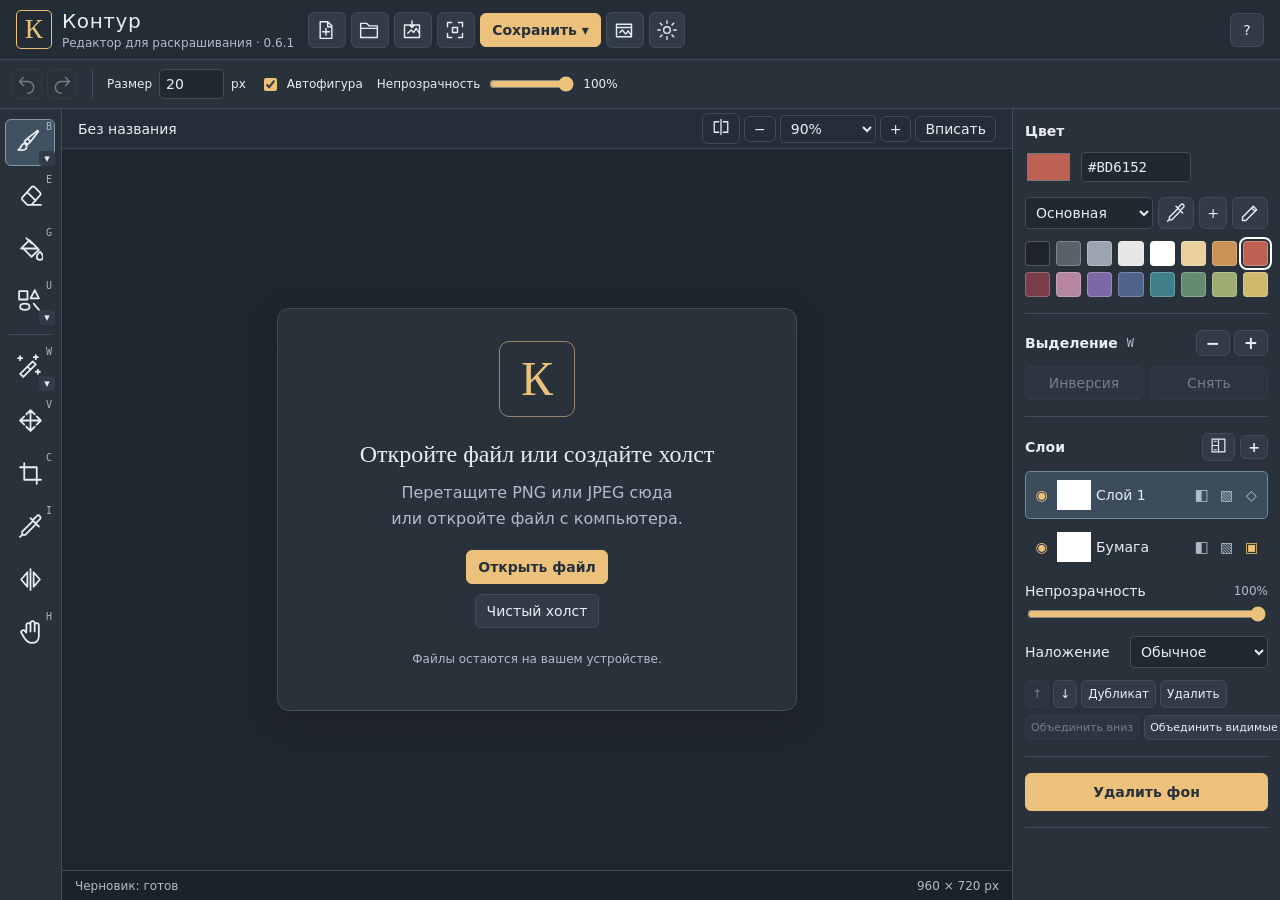
==== commit 8212c221: "Add four Japanese seasonal palettes inspired by kasane no irome (0.6.1)" ====
--- a/Kontur.html
+++ b/Kontur.html
@@ -6,11 +6,11 @@
 <meta name="description" content="Браузерный редактор для раскрашивания: слои, выделение по цвету, отделение контура и горячие клавиши. Изображения обрабатываются на вашем устройстве.">
 <title>Контур — редактор для раскрашивания</title>
 <link rel="icon" href="data:image/svg+xml,%3Csvg xmlns='http://www.w3.org/2000/svg' viewBox='0 0 32 32'%3E%3Crect width='32' height='32' rx='7' fill='%23242c35'/%3E%3Cpath d='M8 23V9h16v14H8m5-5 4-8 4 8' fill='none' stroke='%23eec278' stroke-width='2'/%3E%3C/svg%3E">
-<link rel="stylesheet" href="./style.css?v=0.6.0">
+<link rel="stylesheet" href="./style.css?v=0.6.1">
 </head>
 <body>
 <header class="topbar">
-<div class="brand"><span class="brand-mark">К</span><span>Контур<small>Редактор для раскрашивания · 0.6.0</small></span></div>
+<div class="brand"><span class="brand-mark">К</span><span>Контур<small>Редактор для раскрашивания · 0.6.1</small></span></div>
 <nav aria-label="Файл"><button id="newDoc" title="Новый холст" aria-label="Новый холст" data-icon="file"></button><button id="openImage" title="Открыть файл (Ctrl O)" aria-label="Открыть файл" data-icon="folder"></button><button id="importLayer" title="Открыть изображение на новом слое" aria-label="Открыть изображение на новом слое" data-icon="import"></button><button id="resizeCanvas" title="Размер холста" aria-label="Размер холста" data-icon="expand"></button><button id="saveProject" class="accent" title="Сохранить как… (Ctrl S)">Сохранить ▾</button><button id="referenceToggle" title="Окно референса: изображение поверх редактора" aria-label="Открыть окно референса" data-icon="reference"></button><button id="themeToggle" title="Светлая тема" aria-label="Включить светлую тему" aria-pressed="false" data-icon="sun"></button></nav>
 <div class="file-actions"><button id="help" class="help-button" aria-label="Горячие клавиши">?</button></div>
 </header>
@@ -64,6 +64,6 @@
 <dialog id="outlineDialog"><form method="dialog"><h2>Удалить белый фон</h2><p>Для чёрных и серых линий на белой или светлой бумаге. Контур появится на одном новом прозрачном слое. Исходный рисунок сохранится скрытым.</p><label>Белая точка <input id="whitePoint" type="range" min="160" max="255" value="250"><output id="whitePointOut">250</output></label><p class="muted">Пиксели светлее этого значения станут прозрачными. Серые края сохранят частичную прозрачность.</p><div class="dialog-actions"><button value="cancel">Отмена</button><button id="doExtract" type="button" class="accent">Удалить фон</button></div></form></dialog>
 <dialog id="projectPreviewDialog"><h2>Открыть проект</h2><div class="project-preview"><img id="projectPreviewImage" alt="Предпросмотр проекта"><div><p id="projectPreviewName"></p><p id="projectPreviewInfo"></p></div></div><p id="projectPreviewError" class="dialog-error"></p><div class="dialog-actions"><button id="cancelProjectPreview">Отмена</button><button id="chooseProjectAgain">Другой файл</button><button id="confirmProjectPreview" class="accent">Открыть проект</button></div></dialog><aside id="referenceWindow" class="reference-window" aria-label="Окно референса" hidden><header id="referenceHeader"><span>Референс</span><button id="minimizeReference" title="Свернуть или развернуть референс" aria-label="Свернуть референс">−</button><button id="closeReference" title="Закрыть окно референса" aria-label="Закрыть референс">×</button></header><div id="referenceBody"><div class="reference-controls"><button id="openReference" title="Открыть изображение для референса" data-icon="folder" aria-label="Открыть референс"></button><button id="referencePick" title="Пипетка: щёлкните по изображению, чтобы взять цвет" aria-label="Пипетка референса" aria-pressed="true" data-icon="picker"></button><button id="referenceZoomOut" title="Уменьшить референс">−</button><button id="referenceFit" title="Вписать референс">Вписать</button><button id="referenceZoomIn" title="Увеличить референс">+</button><label title="Добавлять цвета, выбранные пипеткой, в собственную палитру"><input id="referenceToPalette" type="checkbox">В палитру</label></div><div id="referenceViewport"><canvas id="referenceCanvas" hidden></canvas><p id="referenceEmpty">Откройте изображение. Пипетка позволяет собрать палитру вручную.</p></div><p id="referenceError" class="dialog-error" hidden></p></div></aside><input id="referenceInput" type="file" accept="image/png,image/jpeg,image/webp,image/gif,image/bmp,.tif,.tiff" hidden><dialog id="helpDialog"><form method="dialog"><h2>Горячие клавиши</h2><p>Работают в английской и русской раскладках. В полях ввода клавиши сохраняют обычное поведение.</p><div class="shortcut-grid"><kbd>B / E / G</kbd><span>Кисть / ластик / заливка</span><kbd>W / M / L</kbd><span>Выделение / прямоугольник / лассо</span><kbd>U / Q</kbd><span>Прямая линия / непрерывная кривая Безье</span><kbd>Q: щелчок / перетаскивание</kbd><span>Добавить точку / вытянуть усы нового узла</span><kbd>Q: перетаскивание уса / Alt</kbd><span>Один ус / оба симметрично</span><kbd>Q: Alt + щелчок по дуге</kbd><span>Вставить точку с сохранением формы</span><kbd>Q: Shift + щелчок</kbd><span>Удалить точку или убрать ус</span><kbd>Q: Alt + перетаскивание точки</kbd><span>Вытянуть исходящий ус</span><kbd>Q: Enter / правый щелчок</kbd><span>Завершить путь; Backspace — удалить узел</span><kbd>Кисть: удержание / Shift</kbd><span>Выровнять овал / сделать круг</span><kbd>Enter / Escape</kbd><span>Применить / отменить кривую или предварительный поворот</span><kbd>V / C / I / H</kbd><span>Трансформация / обрезка / пипетка / рука</span><kbd>Alt / R / Пробел</kbd><span>Удерживать: пипетка / ластик / рука</span><kbd>Стрелки / Shift</kbd><span>Перемещение на 1 / 10 px в инструменте V</span><kbd>Enter / Escape</kbd><span>Применить обрезку / отменить жест или обрезку</span><kbd>Ctrl C / X / V</kbd><span>Копировать / вырезать / вставить на новый слой</span><kbd>Ctrl Z / Shift Z</kbd><span>Отменить / повторить</span><kbd>Ctrl Shift O</kbd><span>Добавить изображение на новый слой</span><kbd>Ctrl O / S</kbd><span>Открыть файл / сохранить как…</span><kbd>Ctrl A / D</kbd><span>Выделить всё / снять выделение</span><kbd>Shift / Alt</kbd><span>Добавлять / вычитать при выделении</span><kbd>Delete / Backspace</kbd><span>Очистить пиксели внутри выделения</span><kbd>Ctrl + колесо</kbd><span>Масштаб около курсора</span><kbd>[ / ]</kbd><span>Изменить размер кисти</span><kbd>F + перетаскивание</kbd><span>Изменить размер кисти движением мыши</span><kbd>D + перетаскивание</kbd><span>Переместить только контур выделения</span><kbd>J</kbd><span>Временно зеркально отразить вид холста</span><kbd>Заливка: Shift + перетаскивание</kbd><span>Залить несколько областей одним действием</span><kbd>Фигуры: Shift</kbd><span>Круг или квадрат при перетаскивании</span></div><p class="muted">На Mac вместо Ctrl используйте ⌘. Системные сочетания и некоторые команды браузера могут иметь приоритет.</p><div class="dialog-actions"><button class="accent">Закрыть</button></div></form></dialog>
 <dialog id="draftDialog"><h2>Найден автоматический черновик</h2><p id="draftDescription"></p><p class="muted">Черновик сохранён в этом браузере со всеми слоями. История отмены и выделение не восстанавливаются.</p><p id="draftError" class="dialog-error"></p><div class="dialog-actions"><button id="skipDraft">Начать заново</button><button id="restoreDraft" class="accent">Восстановить</button></div></dialog>
-<script src="./core.js?v=0.6.0"></script><script src="./draft.js?v=0.6.0"></script><script src="./formats.js?v=0.6.0"></script><script src="./app.js?v=0.6.0"></script>
+<script src="./core.js?v=0.6.1"></script><script src="./draft.js?v=0.6.1"></script><script src="./formats.js?v=0.6.1"></script><script src="./app.js?v=0.6.1"></script>
 </body>
 </html>
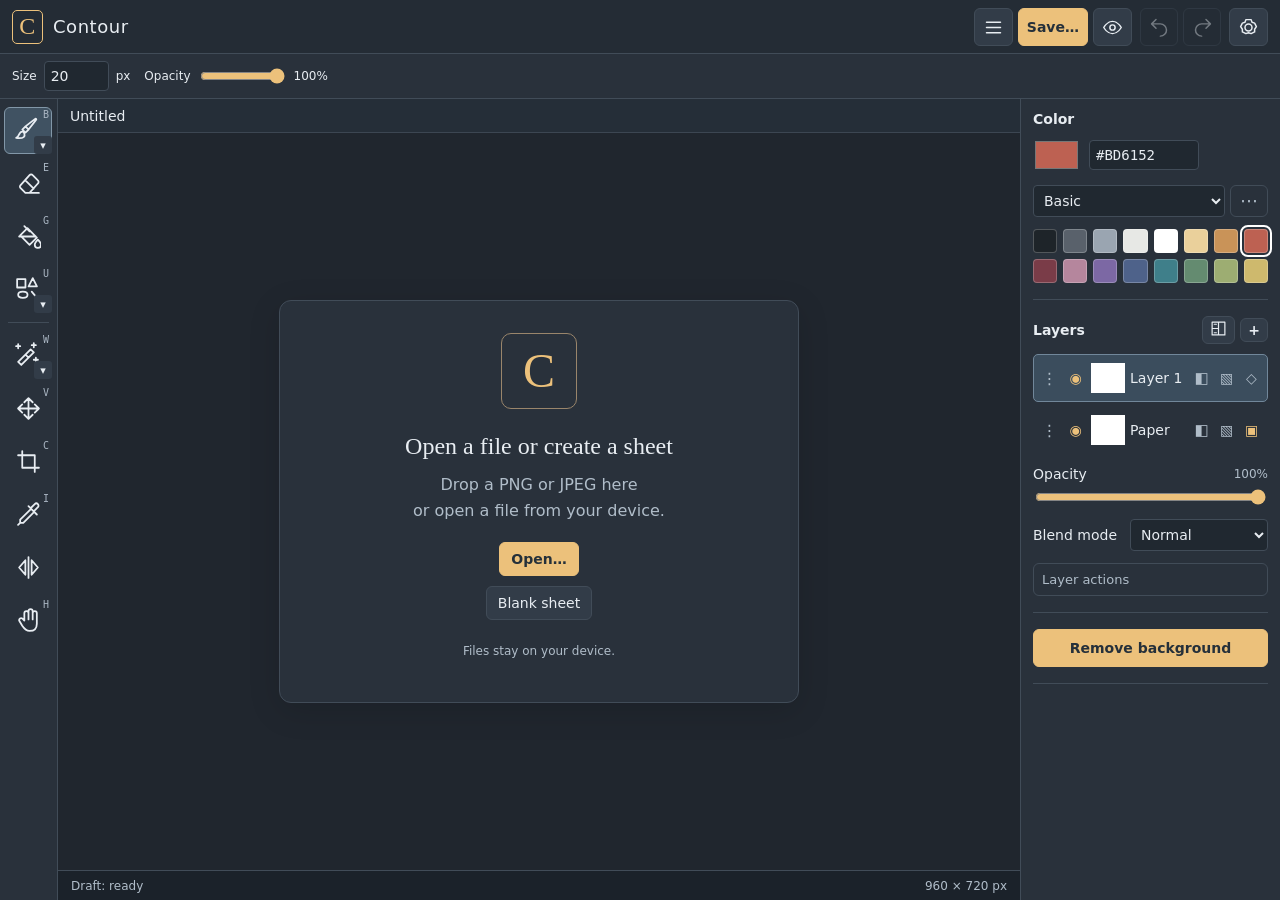
==== commit 01930fa4: "Add responsive mobile workspace, RU/EN settings and pen pressure (0.7.0)" ====
--- a/Kontur.html
+++ b/Kontur.html
@@ -6,12 +6,125 @@
 <meta name="description" content="Браузерный редактор для раскрашивания: слои, выделение по цвету, отделение контура и горячие клавиши. Изображения обрабатываются на вашем устройстве.">
 <title>Контур — редактор для раскрашивания</title>
 <link rel="icon" href="data:image/svg+xml,%3Csvg xmlns='http://www.w3.org/2000/svg' viewBox='0 0 32 32'%3E%3Crect width='32' height='32' rx='7' fill='%23242c35'/%3E%3Cpath d='M8 23V9h16v14H8m5-5 4-8 4 8' fill='none' stroke='%23eec278' stroke-width='2'/%3E%3C/svg%3E">
-<link rel="stylesheet" href="./style.css?v=0.6.1">
+<style>:root{color-scheme:dark;--bg:#20262e;--panel:#29313b;--panel2:#323c48;--border:#414c58;--text:#e8edf2;--muted:#b0bdc9;--accent:#ecc17b;--ink:#25303a;font-family:system-ui,-apple-system,"Segoe UI",sans-serif;font-size:16px}*{box-sizing:border-box}body{margin:0;background:var(--bg);color:var(--text);height:100dvh;display:grid;grid-template-rows:auto auto minmax(0,1fr);overflow:hidden}button,input,select{font:inherit}button{border:1px solid var(--border);border-radius:6px;background:var(--panel2);color:var(--text);padding:8px 11px;font-size:.875rem;cursor:pointer;white-space:nowrap}button:hover{background:#424f5e;border-color:#778697}button:disabled{opacity:.4;cursor:default}button:focus-visible,input:focus-visible,select:focus-visible{outline:2px solid var(--accent);outline-offset:2px}button.accent{background:var(--accent);border-color:var(--accent);color:#25303a;font-weight:600}button.accent:hover{background:#f5d39c}input:not([type=checkbox]):not([type=range]):not([type=color]),select{color:var(--text);background:#202830;border:1px solid var(--border);border-radius:4px;padding:6px;font-size:.875rem;min-width:0}input[type=range]{width:100%;accent-color:var(--accent)}input[type=checkbox]{accent-color:var(--accent)}kbd{font:500 .75rem ui-monospace,monospace;color:var(--muted);white-space:nowrap}button kbd{margin-left:8px}.topbar{min-height:76px;display:flex;align-items:center;gap:24px;padding:14px 20px;border-bottom:1px solid var(--border);background:#242c35;flex-wrap:wrap}.brand{display:flex;align-items:center;gap:10px;min-width:204px;letter-spacing:.03em;font-size:1.25rem}.brand small{display:block;font-size:.75rem;font-weight:400;letter-spacing:0;color:var(--muted);margin-top:3px}.brand-mark{width:36px;height:39px;border:1px solid var(--accent);color:var(--accent);display:grid;place-items:center;font-family:Georgia,serif;font-size:1.7rem;border-radius:5px}.topbar nav,.file-actions{display:flex;gap:7px;align-items:center}.file-actions{margin-left:auto}.help-button{width:34px}.options-bar{display:flex;align-items:center;gap:16px;padding:10px 18px;background:var(--panel);border-bottom:1px solid var(--border);flex-wrap:wrap;font-size:.875rem}.options-bar label{display:flex;gap:7px;align-items:center;white-space:nowrap}.options-bar input[type=number]{width:58px}.options-bar input[type=range]{width:85px}.options-bar output{width:36px;font-size:.75rem;font-variant-numeric:tabular-nums}.history{display:flex;gap:5px;border-right:1px solid var(--border);padding-right:15px}.history button{padding:4px 8px;background:none}.workspace{display:grid;grid-template-columns:76px minmax(0,1fr) 276px;min-height:0;height:auto}.tools{padding:12px 7px;background:var(--panel);border-right:1px solid var(--border);overflow:auto}.tools button{position:relative;background:transparent;border-color:transparent;padding:6px 3px;width:60px;display:flex;flex-direction:column;align-items:center;margin-bottom:5px;min-height:55px}.tools button>span{font-size:1.5rem;line-height:1.4}.tools button small{font-size:.75rem}.tools button kbd{position:absolute;right:2px;top:2px;font-size:.75rem;color:#aab6c3}.tools button.selected{background:#405262;border-color:#8297a8}.tool-divider{height:1px;background:var(--border);margin:9px 4px}.canvas-area{min-width:0;min-height:0;display:flex;flex-direction:column;background:#1b222a}.document-bar{height:46px;flex-shrink:0;display:flex;gap:16px;align-items:center;padding:0 16px;background:#252e38;border-bottom:1px solid #3c4652;font-size:.875rem}.document-bar #docName{max-width:40%;overflow:hidden;text-overflow:ellipsis;white-space:nowrap}.document-bar #dirtyMark{color:var(--accent);font-size:.75rem}.view-controls{margin-left:auto;display:flex;align-items:center;gap:4px}.view-controls button{padding:4px 9px;background:transparent}.view-controls #zoom100{min-width:55px;font-variant-numeric:tabular-nums}#viewport{position:relative;overflow:auto;flex:1;min-height:0;touch-action:none;overscroll-behavior:contain;background-color:#1c242c;background-image:radial-gradient(#39424d .65px,transparent .65px);background-size:12px 12px}#canvasWrap{position:relative;margin:36px;box-shadow:0 4px 28px #0006;background-color:#f0f0f0;background-image:linear-gradient(45deg,#ddd 25%,transparent 25%),linear-gradient(-45deg,#ddd 25%,transparent 25%),linear-gradient(45deg,transparent 75%,#ddd 75%),linear-gradient(-45deg,transparent 75%,#ddd 75%);background-size:20px 20px;background-position:0 0,0 10px,10px -10px,-10px 0}canvas#display{display:block;width:100%;height:100%}canvas#overlay{position:absolute;inset:0;width:100%;height:100%;pointer-events:none}.statusbar{display:flex;align-items:center;gap:14px;min-height:34px;font-size:.75rem;padding:7px 13px;border-top:1px solid var(--border);color:var(--muted);flex-wrap:wrap}.statusbar #status{margin-right:auto;flex:1;min-width:120px}.statusbar #dimensions,.statusbar #selectionInfo{white-space:nowrap}.sidebar{background:var(--panel);border-left:1px solid var(--border);padding:17px 15px;overflow:auto}.sidebar section{padding-bottom:18px;margin-bottom:18px;border-bottom:1px solid var(--border)}.section-title{font-size:.875rem;display:flex;justify-content:space-between;align-items:center;margin-bottom:13px;font-weight:600}.section-title kbd{font-weight:400}.color-row{display:flex;gap:9px;align-items:center}.color-row input[type=color]{padding:0;border:0;width:47px;height:36px;cursor:pointer;background:none}.color-row #colorHex{width:110px;font-family:ui-monospace,monospace}.palette{display:grid;grid-template-columns:repeat(8,1fr);gap:6px;margin-top:12px}.palette button{width:100%;aspect-ratio:1;padding:0;min-height:21px;border:1px solid #ffffff3b;border-radius:4px}.palette button.active{outline:2px solid #fff;outline-offset:2px}.selection-panel p{color:var(--muted);font-size:.875rem;line-height:1.5;margin:0 0 12px}.button-stack{display:flex;flex-direction:column;gap:6px}.button-stack button{display:flex;justify-content:space-between;text-align:left;padding:8px}.selection-actions{display:flex;gap:7px;margin-top:8px}.selection-actions button{flex:1}.small-label{font-size:.875rem;display:flex;align-items:center;gap:5px;margin:13px 0}.small-label kbd{margin-left:auto}.outline-button{width:100%;white-space:normal;color:var(--accent);border-color:#897553;background:#363632}.section-title>button{padding:2px 10px;font-size:1.25rem}.layer-row{display:flex;gap:5px;align-items:center;padding:8px 5px;border:1px solid transparent;border-radius:5px;margin-bottom:4px;cursor:pointer}.layer-row.active{background:#3b4d5d;border-color:#71879a}.layer-row button{border:0;background:none;padding:2px;min-width:21px;color:var(--muted)}.layer-row button[aria-pressed=true]{color:var(--accent)}.layer-row img{width:34px;height:30px;object-fit:contain;image-rendering:auto;border:1px solid #ffffff38;background:#fff}.layer-name{font-size:.875rem;flex:1;overflow:hidden;text-overflow:ellipsis;white-space:nowrap;min-width:0}.layer-settings label{font-size:.875rem;display:flex;align-items:center;justify-content:space-between;gap:5px;flex-wrap:wrap;margin-top:12px}.layer-settings output{color:var(--muted);font-size:.75rem}.layer-settings select{width:138px}.layer-actions{display:flex;gap:4px;margin-top:12px}.layer-actions button{font-size:.75rem;padding:6px}.sidebar-note{font-size:.75rem;color:var(--muted);line-height:1.6}#welcome{position:absolute;inset:0;display:flex;flex-direction:column;align-items:center;justify-content:center;gap:10px;background:#1c242cf5;text-align:center;padding:25px}#welcome[hidden]{display:none}.welcome-symbol{font-family:Georgia,serif;font-size:3rem;color:var(--accent);border:1px solid #99856b;width:76px;height:76px;display:grid;place-items:center;border-radius:10px}#welcome h1{font:400 1.7rem Georgia,serif;margin:12px 0 0}#welcome p{font-size:1rem;color:var(--muted);line-height:1.6;margin:0 0 9px}#welcome .privacy{font-size:.75rem;margin-top:12px}dialog{max-width:min(620px,94vw);max-height:90dvh;overflow:auto;background:var(--panel);border:1px solid #6b7b8c;border-radius:12px;color:var(--text);padding:28px;box-shadow:0 20px 80px #0007}dialog::backdrop{background:#070d16b0}dialog h2{font:400 1.5rem Georgia,serif;margin:0 0 16px}dialog p{font-size:.95rem;line-height:1.6;color:var(--muted)}dialog label{display:flex;align-items:center;gap:9px;margin:16px 0;font-size:.875rem}dialog .size-fields{display:flex;gap:18px}dialog .size-fields label{display:flex;flex-direction:column;align-items:start}dialog .size-fields input{width:150px}dialog input[type=range]{max-width:240px}.dialog-actions{display:flex;justify-content:flex-end;gap:9px;margin-top:25px}.dialog-error{color:#ffb3a3}.shortcut-grid{display:grid;grid-template-columns:max-content 1fr;gap:12px 18px;margin:20px 0}.shortcut-grid kbd{color:var(--accent);font-size:.875rem}.shortcut-grid span{font-size:.875rem}.muted{font-size:.875rem!important;color:var(--muted)}[hidden]{display:none!important}@media(max-width:1120px){.topbar{gap:12px;padding:10px}.brand{min-width:165px}.brand small{font-size:.75rem}.topbar button kbd{display:none}.workspace{grid-template-columns:67px minmax(0,1fr) 250px}.tools{padding:10px 3px}.sidebar{padding:14px 10px}.options-bar{gap:10px}.document-bar{padding:0 8px}#dirtyMark{display:none!important}.history span{display:none}.file-actions{margin-left:0}}@media(max-width:760px){body{height:auto;display:block;overflow:auto}.topbar{gap:9px;align-items:center}.brand{width:100%}.topbar nav,.file-actions{flex-wrap:wrap}.topbar button{padding:6px 8px}.options-bar{padding:9px;gap:9px;font-size:.875rem}.options-bar input[type=range]{width:60px}.workspace{height:auto;min-height:75dvh;grid-template-columns:60px minmax(0,1fr)}.canvas-area{height:70dvh;min-height:440px}.tools button{width:52px}.sidebar{grid-column:1/-1;border-top:1px solid var(--border);border-left:0;display:grid;grid-template-columns:repeat(2,minmax(0,1fr));gap:15px}.sidebar section{min-width:0}.layer-panel{grid-column:1/-1}.sidebar-note{grid-column:1/-1}.button-stack button{font-size:.875rem;white-space:normal}.button-stack kbd{display:none}.document-bar{gap:5px}.document-bar #docName{max-width:35%}.view-controls{gap:2px}.view-controls button{padding:4px 6px}.shortcut-grid{grid-template-columns:1fr;gap:7px}.shortcut-grid span{margin-bottom:8px}.statusbar #selectionInfo{display:none}}@media(prefers-reduced-motion:no-preference){button{transition:background .12s,border-color .12s}}
+
+.file-notice{display:flex;align-items:center;gap:12px;flex-shrink:0;padding:12px 16px;border-bottom:1px solid #607d99;background:#293f52;font-size:.95rem;line-height:1.5}.file-notice.error{background:#53342f;border-color:#be7669;color:#ffe1da}.file-notice span{flex:1;overflow-wrap:anywhere}.file-notice button{padding:1px 9px;align-self:flex-start;background:transparent;border-color:currentColor;color:inherit;font-size:1.2rem}
+.brush-smoothing{display:flex;flex-wrap:wrap;align-items:center;gap:7px;font-size:.875rem;margin-top:17px}.brush-smoothing output{margin-left:auto;color:var(--muted);font-size:.75rem}.brush-smoothing input{flex-basis:100%}.smoothing-hint{font-size:.75rem;color:var(--muted);line-height:1.5;margin:7px 0 0}
+
+#canvasWrap.pixel-view canvas{image-rendering:pixelated}.view-controls select{width:96px;padding:4px 6px;background:transparent;font-variant-numeric:tabular-nums}.view-controls select option{background:#252e38}
+#toolCursorLayer{position:absolute;inset:0;overflow:hidden;pointer-events:none}#toolCursor{position:absolute;pointer-events:none;border:1px solid #fff;box-shadow:0 0 0 1px #111;background:transparent}#toolCursor.round{border-radius:50%}
+
+.brush-edge-option{margin-bottom:0}
+
+.tools .tool-icon{display:block;width:25px;height:34px}#selectionOutline{position:absolute;inset:0;width:100%;height:100%;pointer-events:none;fill:none}#selectionOutline path{stroke-width:1.25;stroke-linejoin:miter}.selection-white{stroke:#fff}.selection-ants{stroke:#111;stroke-dasharray:5 5;animation:selection-march .8s linear infinite}@keyframes selection-march{to{stroke-dashoffset:-10}}.selection-outline-toggle{margin-top:8px;width:100%;font-size:.75rem}#toolCursor{border-color:var(--cursor-color,#fff);box-shadow:0 0 0 1px #fff,0 0 0 2px #111}#draftStatus{font-size:.75rem;white-space:nowrap}#draftStatus.error{color:#ffb3a3}.tools button.temporary{border-color:var(--accent);background:#405262}@media(prefers-reduced-motion:reduce){.selection-ants{animation:none}}
+
+#viewport{outline:none}#viewport.keyboard-focus:focus-visible{outline:2px solid var(--accent);outline-offset:2px}
+
+.tools .tool-group{position:relative;width:60px;margin-bottom:5px}.tools .tool-group>[data-tool]{margin-bottom:0}.tools .tool-menu-arrow{position:absolute;right:1px;bottom:1px;display:grid;place-items:center;width:20px;height:20px;min-height:0;margin:0;padding:0;border-radius:3px;font-size:.9rem;background:var(--panel2);border:1px solid var(--border)}.tools .tool-menu-arrow.selected{background:#405262;border-color:#8297a8}.tool-menu{position:fixed;z-index:50;width:min(290px,calc(100vw - 16px));padding:5px;background:var(--panel);border:1px solid #8297a8;border-radius:7px;box-shadow:0 8px 24px #0007}.tool-menu button{width:100%;display:flex;align-items:center;gap:10px;text-align:left;white-space:normal;background:transparent;border-color:transparent;padding:10px 8px}.tool-menu button[aria-checked=true]{background:#405262}.tool-menu button small{display:block;font-size:.75rem;color:var(--muted);line-height:1.4;margin-top:3px}.mode-icon{font-size:1.4rem}.mode-check{margin-left:auto;color:var(--accent);visibility:hidden}.tool-menu button[aria-checked=true] .mode-check{visibility:visible}.selection-mode-label{padding:5px 9px;border:1px solid var(--border);border-radius:4px;color:var(--muted);white-space:nowrap}@media(max-width:760px){.tools .tool-group{width:52px}}
+
+/* Compact editor panels, 0.2 */
+.topbar{min-height:60px;padding:9px 16px;gap:18px}.brand{min-width:220px}.topbar nav>button[data-icon]{padding:7px;width:38px;height:36px}.topbar svg,.history svg,.palette-controls svg{width:20px;height:20px;display:block}.workspace{grid-template-columns:62px minmax(0,1fr) 268px}.tools{padding:10px 5px}.tools button{width:50px;height:47px;min-height:47px;padding:9px;margin-bottom:6px;display:grid;place-items:center}.tools .tool-icon{width:25px;height:25px}.tools button kbd{top:1px;right:2px;font-size:10px}.tools .tool-group{width:50px;margin-bottom:6px}.tools .tool-menu-arrow{right:0;bottom:0;width:16px;height:15px;min-height:15px;border:0;font-size:11px;padding:0}.tool-group>[data-tool] .tool-icon{transform:translate(-2px,-2px)}.tool-menu{width:235px}.tool-menu button kbd{margin-left:auto}.tool-menu button[aria-checked=true]:before{content:'✓';color:var(--accent)}.options-bar{min-height:49px;padding:8px 12px;gap:14px;overflow-x:auto;flex-wrap:nowrap}.option-group{display:flex;gap:14px;align-items:center}.options-bar label{font-size:12px}.options-bar button{padding:5px 8px}.history button{padding:4px}.options-bar input[type=number]{width:65px}.options-bar #transformWidth,.options-bar #transformHeight,.options-bar #cropWidth,.options-bar #cropHeight{width:73px}.sidebar{padding:14px 12px}.sidebar section{padding-bottom:16px;margin-bottom:16px}.section-title{margin-bottom:10px}.palette-controls{display:flex;gap:5px;margin-top:12px}.palette-controls select{flex:1;width:0}.palette-controls button{padding:4px 7px}.selection-combine{display:flex;gap:4px;margin-left:auto}.selection-panel .section-title{gap:9px}.selection-combine button{padding:2px 9px;font-size:17px}.selection-combine button[aria-pressed=true]{background:var(--accent);color:var(--ink);border-color:var(--accent)}.selection-actions{margin-top:0}.statusbar{justify-content:space-between;min-height:30px}.sr-only{position:absolute;width:1px;height:1px;overflow:hidden;clip-path:inset(50%);white-space:nowrap}.palette-editor{display:grid;grid-template-columns:repeat(6,1fr);gap:10px;margin:16px 0}.palette-editor>div{display:flex;gap:2px}.palette-editor input[type=color]{width:36px;height:32px;border:0;padding:0;background:none}.palette-editor button{padding:0 4px;background:transparent}.palette-editor~button{font-size:13px}#paletteName{width:250px}.document-bar{height:40px}#saveFormat{min-width:220px}#welcome h1{font-size:1.5rem}#cropOptions,#transformOptions{gap:10px}@media(max-width:1120px){.file-actions{margin-left:auto}.brand{min-width:190px}.workspace{grid-template-columns:60px minmax(0,1fr) 240px}.tools .tool-group{width:50px}}@media(max-width:760px){.brand{width:auto;min-width:140px;font-size:1rem}.brand small{display:none}.topbar{gap:8px;flex-wrap:wrap}.file-actions{margin-left:auto}.workspace{grid-template-columns:60px minmax(0,1fr)}.sidebar{display:grid;grid-template-columns:repeat(2,minmax(0,1fr))}.options-bar{position:relative}.tool-menu{max-width:calc(100vw - 16px)}}
+/* Themes and editing controls, 0.3 */
+:root[data-theme=light]{color-scheme:light;--bg:#e5e8eb;--panel:#f5f6f7;--panel2:#e7ebef;--border:#c5cdd6;--text:#27323d;--muted:#627180;--accent:#dba653;--ink:#27323d}
+:root[data-theme=light] body{background:var(--bg)}:root[data-theme=light] .topbar,:root[data-theme=light] .document-bar{background:#f1f3f5;border-color:var(--border)}:root[data-theme=light] .canvas-area{background:#e4e8ed}:root[data-theme=light] #viewport{background-color:#dfe5eb;background-image:radial-gradient(#bbc5d0 .65px,transparent .65px)}:root[data-theme=light] #welcome{background:#edf1f5f5}:root[data-theme=light] input:not([type=checkbox]):not([type=range]):not([type=color]),:root[data-theme=light] select{background:#fff;color:var(--text)}:root[data-theme=light] button:hover{background:#d8e0e8;border-color:#99a9ba}:root[data-theme=light] button.accent:hover{background:#edbd72}:root[data-theme=light] .tools button.selected,:root[data-theme=light] .layer-row.active,:root[data-theme=light] .tool-menu button[aria-checked=true]{background:#dce8f0;border-color:#8ba5ba}:root[data-theme=light] .file-notice{background:#dbe8f2;color:#273b4d}:root[data-theme=light] .file-notice.error{background:#f7dcd5;color:#6c3327}:root[data-theme=light] .dialog-error,:root[data-theme=light] #draftStatus.error{color:#a13727}:root[data-theme=light] .view-controls select option{background:#fff}:root[data-theme=light] .tool-menu{border-color:#8fa1b4}
+body,.topbar,.options-bar,.sidebar,.document-bar,.canvas-area,#viewport,#welcome,dialog,button,input,select{transition:background-color .22s ease,color .22s ease,border-color .22s ease}button#themeToggle{height:36px;width:36px;padding:7px}.topbar nav>button[data-icon]{flex-shrink:0}.topbar{gap:14px}.topbar nav{gap:5px}.brand{min-width:205px}
+#toolCursor{border:0;box-shadow:none}#toolCursor.eraser-preview{border:1px solid var(--cursor-color);box-shadow:0 0 0 1px #111;background:transparent}#canvasHandles{position:absolute;inset:0;pointer-events:none;z-index:8}#canvasHandles button{position:absolute;padding:0;width:12px;height:12px;min-height:0;border-radius:2px;border:1px solid #24313e;background:#f8fafc;pointer-events:auto}#canvasHandles [data-canvas-edge=e]{right:-7px;top:50%;cursor:ew-resize}#canvasHandles [data-canvas-edge=s]{bottom:-7px;left:50%;cursor:ns-resize}#canvasHandles [data-canvas-edge=se]{right:-7px;bottom:-7px;cursor:nwse-resize}#canvasSizePreview{position:absolute;left:0;top:0;pointer-events:none;border:2px dashed #c19655;z-index:7;background:#fff2}#maskOutline{position:absolute;inset:0;width:100%;height:100%;pointer-events:none;fill:none}#maskOutline path{stroke:#987bd6;stroke-width:1.4;stroke-dasharray:3 3}.layer-title-actions{display:flex;align-items:center;gap:5px}.layer-title-actions button{padding:3px 7px}.layer-title-actions svg{width:17px;height:17px}.layer-row .mask-button{font-size:15px;padding:0 3px}.layer-row .mask-button[aria-pressed=true]{color:#b79bea;background:#8061ae33}.ratio-menu{width:170px}.ratio-menu button{gap:13px;padding:7px 9px}.ratio-icon{width:28px;height:26px;flex-shrink:0}.ratio-menu small{display:block;padding:5px 9px;color:var(--muted)}#cropRatioButton{display:flex;gap:7px;align-items:center}#cropRatioButton svg{width:22px;height:20px}#pathHint{color:var(--muted);font-size:12px;white-space:nowrap}.empty-slot{background:repeating-conic-gradient(#91a0b522 0% 25%,transparent 0% 50%) 50% / 10px 10px!important;color:var(--muted)}.palette-editor{grid-template-columns:repeat(8,1fr);gap:7px}.palette-editor button.palette-slot{width:36px;height:32px;padding:0;min-width:0}.palette-slot.selected{outline:2px solid var(--accent);outline-offset:2px}.palette-workbench{display:flex;gap:22px}.palette-workbench>div:first-child{width:230px}.palette-workbench label{margin:8px 0}.palette-value-controls{display:flex;flex-direction:column;gap:4px;align-items:stretch}.palette-value-controls input[type=color]{width:52px;height:30px;border:0;padding:0;background:none}.palette-value-controls input#paletteHex{width:105px;font-family:ui-monospace,monospace}.palette-value-controls button{padding:5px 8px;font-size:12px}#paletteColorField{position:relative;width:230px;height:165px;border-radius:5px;border:1px solid var(--border);touch-action:none;background:linear-gradient(to bottom,transparent,#000),linear-gradient(to right,#fff,transparent),hsl(var(--hue,0) 100% 50%)}#paletteColorMarker{position:absolute;border:2px solid #fff;box-shadow:0 0 0 1px #111;width:10px;height:10px;border-radius:50%;transform:translate(-50%,-50%);pointer-events:none}.hue-label{display:flex;flex-direction:column;align-items:stretch!important;gap:3px}#paletteHue{appearance:none;height:10px;border-radius:5px;background:linear-gradient(to right,#f00,#ff0,#0f0,#0ff,#00f,#f0f,#f00);margin:4px 0}#paletteHue::-webkit-slider-thumb{appearance:none;width:12px;height:17px;border:2px solid #fff;border-radius:3px;background:#333;box-shadow:0 0 0 1px #111}#morePaletteSlots{margin-top:12px;font-size:12px}#paletteDialog{min-width:450px}.canvas-size-note{color:var(--muted)}@media(max-width:760px){.brand{min-width:120px}.brand small{display:none}#paletteDialog{min-width:0}.palette-workbench{gap:12px;flex-wrap:wrap}.topbar .file-actions{gap:5px}.topbar #extractOutline{font-size:12px}.palette-editor{grid-template-columns:repeat(8,1fr)}.palette-editor button.palette-slot{width:30px}}
+@media(prefers-reduced-motion:reduce){body,.topbar,.options-bar,.sidebar,.document-bar,.canvas-area,#viewport,#welcome,dialog,button,input,select{transition:none}}
+
+#rotationHandle{position:absolute;z-index:9;width:22px;height:22px;min-width:0;padding:0;border-radius:50%;transform:translate(-50%,-50%);background:#f5d59a;color:#222;border:1px solid #222;cursor:grab;font-size:18px;line-height:20px} #rotationHandle:active{cursor:grabbing}
+
+#quickShapeHint{font-size:12px;color:var(--accent);white-space:nowrap}#closePath[aria-pressed=true]{border-color:var(--accent);color:var(--accent)}#quickShapeControl{cursor:help;white-space:nowrap}
+
+/* Center the document without making zoomed canvas edges unreachable. */
+#canvasStage{display:grid;place-items:center;width:max-content;min-width:100%;min-height:100%;padding:36px}
+#canvasWrap{margin:0}
+#viewport:has(#welcome:not([hidden])) #canvasStage{visibility:hidden}
+#welcome{background:var(--bg);padding:32px}
+#welcome .welcome-card{display:flex;flex-direction:column;align-items:center;gap:10px;width:min(100%,520px);padding:32px 24px;background:var(--panel);border:1px solid var(--border);border-radius:12px;box-shadow:0 8px 32px #0002}
+#welcome h1{max-width:360px;line-height:1.3}
+:root[data-theme=light] #welcome{background:var(--bg)}
+.layer-background-action{margin-top:16px;padding-top:16px;border-top:1px solid var(--border)}
+#extractOutline{width:100%;padding:10px 12px;text-align:center}
+@media(max-width:760px){#welcome{padding:20px}#welcome .welcome-card{padding:24px 16px}}
+
+/* Drawing tools, reference window and project preview. */
+.option-hint{font-size:12px;color:var(--muted)}#fillGap{width:52px}#shapeFillColor{width:34px;height:28px;padding:2px}#polygonSides{width:52px}.tools button[aria-pressed=true],#mirrorView[aria-pressed=true]{background:var(--accent);color:#20262c;border-color:var(--accent)}#canvasWrap.mirrored{transform:scaleX(-1)}.view-controls #mirrorView svg{width:18px;height:18px}.recent-colors{display:grid;grid-template-columns:repeat(10,1fr);gap:4px;margin-top:9px;padding-top:9px;border-top:1px solid var(--border)}.recent-colors button{height:20px;padding:0;min-width:0;border:1px solid #ffffff38}.layer-row{user-select:none}.layer-row.dragging{opacity:.45}.layer-row.drop-above{box-shadow:0 -2px var(--accent)}.layer-row.drop-below{box-shadow:0 2px var(--accent)}.layer-row .alpha-lock{font-size:14px;padding:0 2px;min-width:19px}.layer-merge-actions{display:flex;gap:5px;margin-top:7px}.layer-merge-actions button{flex:1;font-size:11px;padding:5px}.gradient-palette{margin-top:14px;font-size:13px}.gradient-controls{display:flex;gap:12px;align-items:center;flex-wrap:wrap}.gradient-controls input[type=color]{width:45px;height:30px;padding:0}.preset-controls{display:flex;align-items:center;gap:7px}.preset-controls label{flex:1}.preset-controls select{max-width:220px}.preset-controls button{padding:5px 9px}.preset-controls svg{width:16px;height:16px}.preset-note{margin-top:0}.project-preview{display:flex;gap:18px;align-items:center;min-width:370px}.project-preview img{width:230px;max-height:250px;object-fit:contain;background:repeating-conic-gradient(#9993 0% 25%,transparent 0% 50%) 50% / 12px 12px;border:1px solid var(--border)}#projectPreviewName{overflow-wrap:anywhere;color:var(--text)}.reference-window{position:fixed;right:290px;top:145px;width:350px;height:330px;min-width:260px;min-height:150px;max-width:90vw;max-height:80vh;background:var(--panel);border:1px solid var(--border);border-radius:9px;z-index:40;box-shadow:0 10px 35px #0006;resize:both;overflow:hidden;display:flex;flex-direction:column}.reference-window header{display:flex;align-items:center;gap:5px;cursor:move;background:var(--input);padding:5px 8px;touch-action:none;user-select:none}.reference-window header span{flex:1;font-size:13px}.reference-window header button{padding:1px 8px;min-height:25px}#referenceBody{min-height:0;flex:1;display:flex;flex-direction:column}.reference-controls{display:flex;gap:4px;align-items:center;padding:6px;flex-wrap:wrap}.reference-controls button{padding:3px 6px;font-size:12px}.reference-controls button svg{width:16px;height:16px}.reference-controls label{font-size:11px;display:flex;align-items:center;gap:3px}.reference-controls input{margin:0}#referenceViewport{overflow:auto;flex:1;min-height:0;display:grid;place-items:center;background:var(--canvas-bg,#17212a)}#referenceViewport canvas{grid-area:1/1;cursor:crosshair;image-rendering:pixelated}#referenceEmpty{padding:20px;color:var(--muted);font-size:13px;text-align:center}#referenceError{font-size:12px;padding:0 9px}.reference-window.minimized{height:auto!important;min-height:0;resize:none}.reference-window.minimized #referenceBody{display:none}.reference-controls button[aria-pressed=true]{border-color:var(--accent);color:var(--accent)}@media(max-width:760px){.reference-window{right:12px;top:140px;width:300px}.project-preview{min-width:0;flex-direction:column}.options-bar{overflow:auto}.recent-colors{grid-template-columns:repeat(10,1fr)}}
+
+#mirroredToolCursor{position:absolute;pointer-events:none;border:0;box-shadow:none}#mirroredToolCursor.round{border-radius:50%}#mirroredToolCursor.eraser-preview{border:1px solid #fff;box-shadow:0 0 0 1px #111}
+
+/* Responsive workspace: a manual layout always overrides viewport heuristics. */
+:root[data-layout] body{height:100dvh;min-height:0;overflow:hidden;display:grid;grid-template-rows:auto auto minmax(0,1fr)}
+:root[data-layout] .topbar{min-height:54px;padding:6px 12px;flex-wrap:nowrap;gap:8px}
+:root[data-layout] .brand{min-width:0;width:auto;font-size:18px;margin-right:auto}.brand small{display:none}
+:root[data-layout] .topbar nav{flex-wrap:nowrap;gap:5px}.topbar .history{margin:0;padding:0;border:0}.topbar>button,.topbar nav>button{height:38px;min-width:38px;padding:8px}
+.topbar svg,#mobileDock svg,.interface-menu svg,.touch-commands svg{width:21px;height:21px;fill:none;stroke:currentColor;stroke-width:1.7;stroke-linecap:round;stroke-linejoin:round;display:block}
+.interface-menu{position:fixed;z-index:60;width:230px;max-height:calc(100dvh - 80px);overflow:auto;display:flex;flex-direction:column;gap:4px;background:var(--panel);padding:8px;border:1px solid var(--border);border-radius:10px;box-shadow:0 8px 30px #0006}
+.interface-menu button{display:flex;align-items:center;gap:10px;text-align:left;min-height:42px;background:transparent;border-color:transparent}.interface-menu button:after{content:attr(aria-label);white-space:normal}.interface-menu #fit:after,.interface-menu #zoomOut:after,.interface-menu #zoomIn:after{content:none}.interface-menu select{width:100%}
+:root[data-layout=desktop] .workspace{grid-template-columns:58px minmax(80px,1fr) 260px;min-height:0;height:auto}
+:root[data-layout=desktop] .canvas-area{height:auto;min-height:0}
+:root[data-layout=desktop] .sidebar{display:block;grid-column:auto;padding:12px;min-width:0;border-left:1px solid var(--border);border-top:0}
+:root[data-layout=desktop] .tools{padding:8px 4px;overflow:auto}:root[data-layout=desktop] .tools .tool-group{width:48px}
+:root[data-layout=desktop] .tools button{width:48px}
+:root[data-layout] .document-bar{height:34px;padding:0 12px}.document-bar #docName{max-width:100%;flex:1}.view-controls{display:none}
+:root[data-layout] .options-bar{padding:7px 12px;min-height:44px}.options-bar .history{display:none}
+#quickShapeControl{display:none!important}.option-hint{display:none}
+.compact-actions>summary{cursor:pointer;color:var(--muted);font-size:13px;list-style:none;padding:8px;border:1px solid var(--border);border-radius:6px;user-select:none}.compact-actions>summary::-webkit-details-marker{display:none}
+.palette-extras{position:relative}.palette-extras[open]{z-index:20}.palette-extras[open]>button{display:inline-flex;margin:3px}.palette-extras>summary{padding:5px 9px;font-size:18px;line-height:20px}.palette-controls{align-items:flex-start}
+.layer-extras{margin-top:12px}.layer-extras[open]>summary{margin-bottom:8px}.layer-extras .layer-actions{flex-wrap:wrap;margin-top:0}.layer-extras .layer-merge-actions{flex-wrap:wrap}
+.selection-panel:not(.relevant){display:none}.selection-actions{flex-wrap:wrap}.selection-actions button{flex:1 0 40%;white-space:normal;font-size:12px}#moveSelection[aria-pressed=true]{background:var(--accent);color:var(--ink)}
+.touch-commands{display:flex;gap:6px}.touch-commands button{padding:7px}.touch-commands [aria-pressed=true]{background:var(--accent);color:var(--ink)}
+#mobileDock{display:none}#mobilePanel{position:fixed;z-index:45;bottom:calc(62px + env(safe-area-inset-bottom));left:8px;right:8px;max-height:55dvh;overflow:auto;background:var(--panel);border:1px solid var(--border);border-radius:14px 14px 6px 6px;padding:0 14px 14px;box-shadow:0 -8px 35px #0004;overscroll-behavior:contain}
+#mobilePanel.expanded{max-height:calc(100dvh - 120px - env(safe-area-inset-bottom))}
+.mobile-panel-heading{position:sticky;top:0;background:var(--panel);display:flex;align-items:center;gap:10px;padding:7px 0;border-bottom:1px solid var(--border);z-index:2;margin-bottom:12px}.mobile-panel-heading span{flex:1;font-size:14px}.mobile-panel-heading button{min-width:40px;min-height:40px;padding:3px 10px;font-size:20px;background:transparent;border:0}
+#mobilePanel section{padding-bottom:0;margin-bottom:0;border-bottom:0}#mobilePanel .section-title{display:none}
+#mobilePanel .tools{display:grid;grid-template-columns:repeat(5,minmax(0,1fr));gap:6px;padding:0;border:0;background:none;overflow:visible}
+#mobilePanel .tools>.tool-divider{display:none}#mobilePanel .tools .tool-group{width:100%;margin:0}#mobilePanel .tools button{width:100%;height:52px;margin:0;min-height:52px}#mobilePanel .tools .tool-menu-arrow{width:26px;height:24px;min-height:24px;right:-2px;bottom:-3px}
+#mobilePanel .options-bar{display:flex;flex-wrap:wrap;overflow:visible;gap:14px;padding:0;border:0;background:none;min-height:0}#mobilePanel .option-group{flex-wrap:wrap;gap:12px}#mobilePanel .options-bar label{font-size:14px}#mobilePanel .options-bar input[type=range]{width:130px}
+#mobilePanel .options-bar button{min-height:40px}#mobilePanel .selection-panel{margin-top:14px}#mobilePanel .selection-combine{margin:0}#mobilePanel .selection-panel .section-title{display:flex;font-size:0;justify-content:flex-end}#mobilePanel .selection-panel kbd{display:none}
+.settings-grid{display:grid;grid-template-columns:1fr 1fr;gap:4px 18px}.settings-grid label{justify-content:space-between;align-items:center;flex-wrap:wrap;font-size:13px;margin:9px 0}.settings-grid select{max-width:185px}.settings-grid input[type=number]{width:65px}.settings-grid label:has(input[type=checkbox]){justify-content:flex-start}.settings-grid~details{padding:12px 0;border-top:1px solid var(--border)}#settingsDialog{width:min(620px,calc(100vw - 24px))}#settingsDialog p{font-size:13px}
+#touchLoupe{position:fixed;z-index:44;width:120px;height:120px;border:2px solid var(--accent);border-radius:50%;box-shadow:0 4px 15px #0007;pointer-events:none;background:var(--panel);image-rendering:pixelated}.touch-hint{position:fixed;z-index:70;bottom:90px;left:16px;right:16px;background:var(--panel2);border:1px solid var(--border);border-radius:8px;padding:12px;font-size:13px;pointer-events:none}
+:root[data-crosshair=true] #toolCursor:after{content:'+';position:absolute;left:50%;top:50%;transform:translate(-50%,-50%);font-size:16px;color:#fff;text-shadow:0 0 2px #000}
+:root[data-grid=false] #viewport{background-image:none}
+:root[data-density=large] button{min-height:44px}:root[data-density=large] .layer-row{min-height:54px}
+.layer-drag{touch-action:none;cursor:grab!important;font-size:16px}.layer-row.touch-dragging{border-color:var(--accent);background:var(--panel2)}
+:root[data-layout=mobile] body{grid-template-rows:auto minmax(0,1fr) auto;padding-top:env(safe-area-inset-top)}
+:root[data-layout=mobile] .topbar{grid-row:1;padding:5px 8px;gap:3px;min-height:50px}
+:root[data-layout=mobile] .brand{font-size:0;margin:0;gap:0}.brand-mark{width:31px;height:34px;font-size:24px}
+:root[data-layout=mobile] .topbar nav{gap:3px;margin-right:auto}:root[data-layout=mobile] .topbar nav>button,:root[data-layout=mobile] .topbar>button{min-width:38px;height:42px;padding:8px}
+:root[data-layout=mobile] #saveProject{font-size:12px;padding:8px!important}
+:root[data-layout=mobile] body>.options-bar{display:none}
+:root[data-layout=mobile] .workspace{grid-row:2;display:block;height:auto;min-height:0;overflow:hidden}
+:root[data-layout=mobile] .canvas-area{height:100%;min-height:0}:root[data-layout=mobile] .workspace>.tools,:root[data-layout=mobile] .workspace>.sidebar{display:none}
+:root[data-layout=mobile] .document-bar{height:29px;font-size:12px;padding:0 10px}:root[data-layout=mobile] .statusbar{min-height:24px;padding:4px 10px;flex-wrap:nowrap;gap:8px}
+:root[data-layout=mobile] #draftStatus{overflow:hidden;text-overflow:ellipsis;max-width:65%;font-size:10px}
+:root[data-layout=mobile] #mobileDock{grid-row:3;display:flex;align-items:center;justify-content:space-around;gap:3px;padding:6px 8px calc(6px + env(safe-area-inset-bottom));min-height:62px;background:var(--panel);border-top:1px solid var(--border)}
+#mobileDock button{width:44px;min-width:0;height:46px;padding:10px;border:0;background:transparent;display:grid;place-items:center;border-radius:9px}#mobileDock button[aria-pressed=true]{background:var(--panel2);outline:1px solid var(--accent)}#mobileDock #mobileColor svg{fill:var(--chosen-color);stroke:var(--text)}
+:root[data-layout=mobile] #canvasStage{padding:24px}:root[data-layout=mobile] #welcome{padding:14px}:root[data-layout=mobile] #welcome .welcome-card{padding:20px 14px;gap:8px}:root[data-layout=mobile] #welcome h1{font-size:22px}:root[data-layout=mobile] #welcome p{font-size:13px}
+:root[data-layout=mobile] dialog{width:calc(100vw - 20px);max-width:620px;max-height:calc(100dvh - 24px);padding:18px}
+:root[data-layout=mobile] dialog button{min-height:42px}:root[data-layout=mobile] .dialog-actions{flex-wrap:wrap;margin-top:18px}
+:root[data-layout=mobile] .settings-grid{grid-template-columns:1fr}:root[data-layout=mobile] dialog .size-fields{gap:10px}:root[data-layout=mobile] dialog .size-fields input{width:100%;max-width:145px}
+:root[data-layout=mobile] .palette-workbench{flex-wrap:wrap}:root[data-layout=mobile] .palette-editor{grid-template-columns:repeat(8,minmax(0,1fr));gap:5px}:root[data-layout=mobile] .palette-editor button.palette-slot{width:100%;height:34px}:root[data-layout=mobile] #paletteName{max-width:65%}
+:root[data-layout=mobile] .project-preview{min-width:0;flex-direction:column}:root[data-layout=mobile] .shortcut-grid{grid-template-columns:1fr}
+:root[data-layout=mobile] .layer-row{min-height:48px}:root[data-layout=mobile] .layer-row button{min-width:28px;min-height:36px}:root[data-layout=mobile] .palette button{min-height:30px}
+:root[data-layout=mobile] .tool-menu{max-height:calc(100dvh - 100px);overflow:auto}
+:root[data-layout=mobile] .reference-window{right:8px;left:auto;top:90px;width:min(320px,calc(100vw - 16px));max-height:65dvh;min-width:0}
+@media(max-width:520px){:root[data-layout=desktop] .brand{font-size:0;gap:0}:root[data-layout=desktop] .workspace{grid-template-columns:52px minmax(60px,1fr) 220px}:root[data-layout=desktop] .sidebar{padding:8px}:root[data-layout=desktop] .topbar{padding:5px;gap:3px}:root[data-layout=desktop] .topbar nav{gap:3px}.settings-grid{grid-template-columns:1fr}}
+@media(pointer:coarse){.tool-menu button{min-height:44px}.selection-combine button{min-height:40px;min-width:40px}.layer-drag{min-width:28px}}
+
+.touch-commands{display:none}:root[data-layout=mobile] .touch-commands{display:flex}
+#mobilePanel .tools button kbd{display:none}
+#mobilePanel .layer-title-actions{display:flex!important}
+@media(pointer:coarse){.touch-commands{display:flex}}
+
+:root[data-layout=desktop] .tools .tool-menu-arrow{width:18px;height:18px;min-height:18px}
+.topbar .history button{min-width:38px;min-height:38px;display:grid;place-items:center}
+#mobilePanel .layer-panel>.section-title{display:flex;font-size:0;justify-content:flex-end}
+</style>
 </head>
 <body>
 <header class="topbar">
-<div class="brand"><span class="brand-mark">К</span><span>Контур<small>Редактор для раскрашивания · 0.6.1</small></span></div>
-<nav aria-label="Файл"><button id="newDoc" title="Новый холст" aria-label="Новый холст" data-icon="file"></button><button id="openImage" title="Открыть файл (Ctrl O)" aria-label="Открыть файл" data-icon="folder"></button><button id="importLayer" title="Открыть изображение на новом слое" aria-label="Открыть изображение на новом слое" data-icon="import"></button><button id="resizeCanvas" title="Размер холста" aria-label="Размер холста" data-icon="expand"></button><button id="saveProject" class="accent" title="Сохранить как… (Ctrl S)">Сохранить ▾</button><button id="referenceToggle" title="Окно референса: изображение поверх редактора" aria-label="Открыть окно референса" data-icon="reference"></button><button id="themeToggle" title="Светлая тема" aria-label="Включить светлую тему" aria-pressed="false" data-icon="sun"></button></nav>
+<div class="brand"><span class="brand-mark">К</span><span>Контур<small>Редактор для раскрашивания · 0.7.0</small></span></div>
+<nav aria-label="Файл"><button id="newDoc" title="Новый лист" aria-label="Новый лист" data-icon="file"></button><button id="openImage" title="Открыть файл (Ctrl O)" aria-label="Открыть файл" data-icon="folder"></button><button id="importLayer" title="Открыть изображение на новом слое" aria-label="Добавить изображение…" data-icon="import"></button><button id="resizeCanvas" title="Размер листа" aria-label="Размер листа" data-icon="expand"></button><button id="saveProject" class="accent" title="Сохранить как… (Ctrl S)">Сохранить ▾</button><button id="referenceToggle" title="Окно референса: изображение поверх редактора" aria-label="Открыть окно референса" data-icon="reference"></button><button id="themeToggle" title="Светлая тема" aria-label="Включить светлую тему" aria-pressed="false" data-icon="sun"></button></nav>
 <div class="file-actions"><button id="help" class="help-button" aria-label="Горячие клавиши">?</button></div>
 </header>
 <div class="options-bar">
@@ -33,19 +146,19 @@
 <button data-tool="move" title="Перемещение и трансформация (V); стрелки — 1 px, Shift — 10 px" aria-label="Перемещение и трансформация" data-icon="move"><kbd>V</kbd></button>
 <button data-tool="crop" title="Обрезка (C)" aria-label="Обрезка" data-icon="crop"><kbd>C</kbd></button>
 <button data-tool="picker" title="Пипетка (I), временно — Alt" aria-label="Пипетка" data-icon="picker"><kbd>I</kbd></button>
-<button id="symmetryToggle" title="Симметрия: отражать рисование относительно середины холста" aria-label="Отражённое рисование" aria-pressed="false" data-icon="symmetry"></button><button data-tool="pan" title="Рука (H), временно — пробел" aria-label="Рука" data-icon="hand"><kbd>H</kbd></button>
+<button id="symmetryToggle" title="Симметрия: отражать рисование относительно середины листа" aria-label="Отражённое рисование" aria-pressed="false" data-icon="symmetry"></button><button data-tool="pan" title="Рука (H), временно — пробел" aria-label="Рука" data-icon="hand"><kbd>H</kbd></button>
 </aside>
   <section class="canvas-area" aria-label="Рабочая область">
-    <div class="document-bar"><span id="docName">Без названия</span><span id="dirtyMark" hidden>● Не сохранено</span><div class="view-controls"><button id="mirrorView" title="Зеркально отразить вид (J): для проверки пропорций; файл сохраняется в исходной ориентации" aria-label="Зеркальный вид холста" aria-pressed="false" data-icon="mirror"></button><button id="zoomOut" aria-label="Уменьшить">−</button><select id="zoom100" aria-label="Масштаб"><option value="custom" disabled>100%</option><option value="25">25%</option><option value="50">50%</option><option value="100" selected>100%</option><option value="200">200%</option><option value="400">400%</option><option value="800">800%</option><option value="1600">1600%</option><option value="3200">3200%</option><option value="6400">6400%</option></select><button id="zoomIn" aria-label="Увеличить">+</button><button id="fit">Вписать</button></div></div>
+    <div class="document-bar"><span id="docName">Без названия</span><span id="dirtyMark" hidden>● Не сохранено</span><div class="view-controls"><button id="mirrorView" title="Зеркально отразить вид (J): для проверки пропорций; файл сохраняется в исходной ориентации" aria-label="Зеркальный вид листа" aria-pressed="false" data-icon="mirror"></button><button id="zoomOut" aria-label="Уменьшить">−</button><select id="zoom100" aria-label="Масштаб"><option value="custom" disabled>100%</option><option value="25">25%</option><option value="50">50%</option><option value="100" selected>100%</option><option value="200">200%</option><option value="400">400%</option><option value="800">800%</option><option value="1600">1600%</option><option value="3200">3200%</option><option value="6400">6400%</option></select><button id="zoomIn" aria-label="Увеличить">+</button><button id="fit">Вписать</button></div></div>
     <div id="fileNotice" class="file-notice" role="status" aria-live="polite" hidden><span id="fileNoticeText"></span><button id="dismissFileNotice" aria-label="Закрыть сообщение">×</button></div>
-    <div id="viewport" tabindex="0" aria-label="Холст. Пробел — перемещение, колесо — прокрутка, Ctrl и колесо — масштаб.">
-      <div id="canvasStage"><div id="canvasWrap"><div id="canvasSizePreview" hidden></div><div id="canvasHandles" hidden><button data-canvas-edge="e" title="Изменить ширину холста" aria-label="Изменить ширину холста"></button><button data-canvas-edge="s" title="Изменить высоту холста" aria-label="Изменить высоту холста"></button><button data-canvas-edge="se" title="Изменить размер холста" aria-label="Изменить размер холста"></button></div><button id="rotationHandle" title="Повернуть: тяните маркер · Shift — шаг 15°" aria-label="Повернуть слой" hidden>↻</button><canvas id="display"></canvas><canvas id="overlay" aria-hidden="true"></canvas><svg id="maskOutline" aria-hidden="true" preserveAspectRatio="none" hidden><path vector-effect="non-scaling-stroke"/></svg><svg id="selectionOutline" aria-hidden="true" preserveAspectRatio="none" hidden><path class="selection-white" vector-effect="non-scaling-stroke"/><path class="selection-ants" vector-effect="non-scaling-stroke"/></svg><div id="toolCursorLayer" aria-hidden="true"><div id="toolCursor" hidden></div><div id="mirroredToolCursor" hidden></div></div></div></div>
-      <div id="welcome"><div class="welcome-card"><div class="welcome-symbol">К</div><h1>Откройте файл или создайте холст</h1><p>Перетащите PNG или JPEG сюда<br>или откройте файл с компьютера.</p><button class="accent" id="welcomeOpen">Открыть файл</button><button id="welcomeBlank">Чистый холст</button><p class="privacy">Файлы остаются на вашем устройстве.</p></div></div>
+    <div id="viewport" tabindex="0" aria-label="Лист. Пробел — перемещение, колесо — прокрутка, Ctrl и колесо — масштаб.">
+      <div id="canvasStage"><div id="canvasWrap"><div id="canvasSizePreview" hidden></div><div id="canvasHandles" hidden><button data-canvas-edge="e" title="Изменить ширину листа" aria-label="Изменить ширину листа"></button><button data-canvas-edge="s" title="Изменить высоту листа" aria-label="Изменить высоту листа"></button><button data-canvas-edge="se" title="Изменить размер листа" aria-label="Изменить размер листа"></button></div><button id="rotationHandle" title="Повернуть: тяните маркер · Shift — шаг 15°" aria-label="Повернуть слой" hidden>↻</button><canvas id="display"></canvas><canvas id="overlay" aria-hidden="true"></canvas><svg id="maskOutline" aria-hidden="true" preserveAspectRatio="none" hidden><path vector-effect="non-scaling-stroke"/></svg><svg id="selectionOutline" aria-hidden="true" preserveAspectRatio="none" hidden><path class="selection-white" vector-effect="non-scaling-stroke"/><path class="selection-ants" vector-effect="non-scaling-stroke"/></svg><div id="toolCursorLayer" aria-hidden="true"><div id="toolCursor" hidden></div><div id="mirroredToolCursor" hidden></div></div></div></div>
+      <div id="welcome"><div class="welcome-card"><div class="welcome-symbol">К</div><h1>Откройте файл или создайте лист</h1><p>Перетащите PNG или JPEG сюда<br>или откройте файл с компьютера.</p><button class="accent" id="welcomeOpen">Открыть файл</button><button id="welcomeBlank">Чистый лист</button><p class="privacy">Файлы остаются на вашем устройстве.</p></div></div>
     </div>
     <footer class="statusbar"><span id="draftStatus" title="Черновик хранится в этом браузере. Сохраните файл .contour на компьютере для продолжения работы со слоями.">Черновик: проверяю…</span><span id="dimensions">960 × 720 px</span></footer><span id="status" class="sr-only" role="status" aria-live="polite"></span>
   </section>
   <aside class="sidebar">
-    <section class="color-panel"><div class="section-title">Цвет</div><div class="color-row"><input id="color" type="color" value="#bd6152" aria-label="Цвет рисования"><input id="colorHex" value="#BD6152" maxlength="7" aria-label="Цвет в формате HEX" spellcheck="false"></div><div class="palette-controls"><select id="paletteSelect" aria-label="Выбрать палитру"></select><button id="palettePick" title="Собрать палитру пипеткой: выбирайте цвета на холсте" aria-label="Собирать цвета пипеткой в палитру" aria-pressed="false" data-icon="picker"></button><button id="newPalette" title="Создать палитру" aria-label="Создать палитру">+</button><button id="editPalette" title="Название и цвета палитры" aria-label="Редактировать палитру" data-icon="edit"></button></div><div id="palette" class="palette" aria-label="Палитра"></div><div id="recentColors" class="recent-colors" aria-label="Последние цвета вне палитр" hidden></div></section>
+    <section class="color-panel"><div class="section-title">Цвет</div><div class="color-row"><input id="color" type="color" value="#bd6152" aria-label="Цвет рисования"><input id="colorHex" value="#BD6152" maxlength="7" aria-label="Цвет в формате HEX" spellcheck="false"></div><div class="palette-controls"><select id="paletteSelect" aria-label="Выбрать палитру"></select><button id="palettePick" title="Собрать палитру пипеткой: выбирайте цвета на листе" aria-label="Собирать цвета пипеткой в палитру" aria-pressed="false" data-icon="picker"></button><button id="newPalette" title="Создать палитру" aria-label="Создать палитру">+</button><button id="editPalette" title="Название и цвета палитры" aria-label="Редактировать палитру" data-icon="edit"></button></div><div id="palette" class="palette" aria-label="Палитра"></div><div id="recentColors" class="recent-colors" aria-label="Последние цвета вне палитр" hidden></div></section>
 <section class="selection-panel"><div class="section-title">Выделение <kbd>W</kbd><div class="selection-combine"><button id="subtractSelection" title="Вычитать из выделения (Alt)" aria-label="Вычитать из выделения" aria-pressed="false">−</button><button id="addSelection" title="Добавлять к выделению (Shift)" aria-label="Добавлять к выделению" aria-pressed="false">+</button></div></div><div class="selection-actions"><button id="invertSelection">Инверсия</button><button id="deselect">Снять</button></div></section>
     <section class="layer-panel"><div class="section-title">Слои <span class="layer-title-actions"><button id="layerMaskMenuButton" title="Маска текущего слоя" aria-label="Настроить маску слоя" aria-haspopup="menu" aria-expanded="false" data-icon="mask"></button><button id="addLayer" aria-label="Добавить слой" title="Новый прозрачный слой">+</button></span></div><div id="layers" aria-label="Список слоёв"></div><div class="layer-settings"><label>Непрозрачность <output id="layerOpacityOut">100%</output><input id="layerOpacity" type="range" min="0" max="100" value="100"></label><label>Наложение<select id="blendMode"><option value="source-over">Обычное</option><option value="multiply">Умножение</option><option value="screen">Экран</option><option value="overlay">Перекрытие</option><option value="darken">Затемнение</option><option value="lighten">Осветление</option></select></label></div><div class="layer-actions"><button id="layerUp" title="Выше">↑</button><button id="layerDown" title="Ниже">↓</button><button id="duplicateLayer" title="Дублировать слой">Дубликат</button><button id="deleteLayer" title="Удалить слой">Удалить</button></div><div class="layer-merge-actions"><button id="mergeDown" title="Объединить текущий слой с нижним">Объединить вниз</button><button id="mergeVisible" title="Объединить видимые слои, сохранив вид изображения">Объединить видимые</button></div><div class="layer-background-action"><button id="extractOutline" class="accent" title="Удалить белый фон и скопировать контур на новый слой">Удалить фон</button></div></section>
   </aside>
@@ -59,11 +172,1581 @@
 <div id="cropRatioMenu" class="tool-menu ratio-menu" role="menu" aria-label="Пропорции обрезки" hidden></div>
 <div id="pathMenu" class="tool-menu" role="menu" aria-label="Фигуры и линии" hidden><button data-path-tool="line" role="menuitemradio" aria-checked="true">Линия <kbd>U</kbd></button><button data-path-tool="curve" role="menuitemradio" aria-checked="false">Кривая Безье <kbd>Q</kbd></button><button data-path-tool="ellipse" role="menuitemradio" aria-checked="false">Круг / овал</button><button data-path-tool="rectangle" role="menuitemradio" aria-checked="false">Прямоугольник</button><button data-path-tool="triangle" role="menuitemradio" aria-checked="false">Треугольник</button><button data-path-tool="polygon" role="menuitemradio" aria-checked="false">Правильный многоугольник</button></div>
 <div id="layerMaskMenu" class="tool-menu" role="menu" aria-label="Маска слоя" hidden><button id="maskFromSelection">Из выделения</button><button id="maskFromAlpha">По непрозрачным пикселям</button><button id="removeMask">Удалить маску</button></div>
-<dialog id="canvasDialog"><form method="dialog"><h2>Размер холста</h2><div class="size-fields"><label>Ширина, px<input id="canvasWidth" type="number" min="1" max="8192" required></label><label>Высота, px<input id="canvasHeight" type="number" min="1" max="8192" required></label></div><label>Закрепить рисунок <select id="canvasAnchor"><option value="nw">Слева сверху</option><option value="n">По центру сверху</option><option value="ne">Справа сверху</option><option value="w">Слева по центру</option><option value="center">По центру</option><option value="e">Справа по центру</option><option value="sw">Слева снизу</option><option value="s">По центру снизу</option><option value="se">Справа снизу</option></select></label><p class="muted">Рисунок сохраняет размер. Новые области бумаги — белые, остальных слоёв — прозрачные.</p><p id="canvasError" class="dialog-error"></p><div class="dialog-actions"><button>Отмена</button><button id="applyCanvasSize" type="button" class="accent">Изменить размер</button></div></form></dialog>
-<dialog id="newDialog"><form method="dialog"><h2>Новый холст</h2><div class="preset-controls"><label>Заготовка <select id="canvasPreset" aria-label="Заготовки размеров холста"></select></label><button id="saveCanvasPreset" type="button" title="Сохранить эти размеры как заготовку" aria-label="Добавить заготовку холста">+</button><button id="renameCanvasPreset" type="button" title="Переименовать выбранную заготовку" aria-label="Переименовать заготовку" data-icon="edit"></button><button id="rotateCanvasPreset" type="button" title="Поменять ширину и высоту местами" aria-label="Сменить ориентацию холста">↔</button></div><p class="muted preset-note">Размеры A4 и A5 рассчитаны для печати при 300 dpi.</p><div class="size-fields"><label>Ширина, px<input id="newWidth" type="number" min="1" max="8192" value="960" required></label><label>Высота, px<input id="newHeight" type="number" min="1" max="8192" value="720" required></label></div><label><input id="newWhite" type="checkbox" checked>Белый фоновый слой</label><p class="dialog-error" id="newError"></p><div class="dialog-actions"><button value="cancel">Отмена</button><button id="createDoc" class="accent" type="button">Создать</button></div></form></dialog>
+<dialog id="canvasDialog"><form method="dialog"><h2>Размер листа</h2><div class="size-fields"><label>Ширина, px<input id="canvasWidth" type="number" min="1" max="8192" required></label><label>Высота, px<input id="canvasHeight" type="number" min="1" max="8192" required></label></div><label>Закрепить рисунок <select id="canvasAnchor"><option value="nw">Слева сверху</option><option value="n">По центру сверху</option><option value="ne">Справа сверху</option><option value="w">Слева по центру</option><option value="center">По центру</option><option value="e">Справа по центру</option><option value="sw">Слева снизу</option><option value="s">По центру снизу</option><option value="se">Справа снизу</option></select></label><p class="muted">Рисунок сохраняет размер. Новые области бумаги — белые, остальных слоёв — прозрачные.</p><p id="canvasError" class="dialog-error"></p><div class="dialog-actions"><button>Отмена</button><button id="applyCanvasSize" type="button" class="accent">Изменить размер</button></div></form></dialog>
+<dialog id="newDialog"><form method="dialog"><h2>Новый лист</h2><div class="preset-controls"><label>Заготовка <select id="canvasPreset" aria-label="Заготовки размеров листа"></select></label><button id="saveCanvasPreset" type="button" title="Сохранить эти размеры как заготовку" aria-label="Добавить заготовку листа">+</button><button id="renameCanvasPreset" type="button" title="Переименовать выбранную заготовку" aria-label="Переименовать заготовку" data-icon="edit"></button><button id="rotateCanvasPreset" type="button" title="Поменять ширину и высоту местами" aria-label="Сменить ориентацию листа">↔</button></div><p class="muted preset-note">Размеры A4 и A5 рассчитаны для печати при 300 dpi.</p><div class="size-fields"><label>Ширина, px<input id="newWidth" type="number" min="1" max="8192" value="960" required></label><label>Высота, px<input id="newHeight" type="number" min="1" max="8192" value="720" required></label></div><label><input id="newWhite" type="checkbox" checked>Белый фоновый слой</label><p class="dialog-error" id="newError"></p><div class="dialog-actions"><button value="cancel">Отмена</button><button id="createDoc" class="accent" type="button">Создать</button></div></form></dialog>
 <dialog id="outlineDialog"><form method="dialog"><h2>Удалить белый фон</h2><p>Для чёрных и серых линий на белой или светлой бумаге. Контур появится на одном новом прозрачном слое. Исходный рисунок сохранится скрытым.</p><label>Белая точка <input id="whitePoint" type="range" min="160" max="255" value="250"><output id="whitePointOut">250</output></label><p class="muted">Пиксели светлее этого значения станут прозрачными. Серые края сохранят частичную прозрачность.</p><div class="dialog-actions"><button value="cancel">Отмена</button><button id="doExtract" type="button" class="accent">Удалить фон</button></div></form></dialog>
-<dialog id="projectPreviewDialog"><h2>Открыть проект</h2><div class="project-preview"><img id="projectPreviewImage" alt="Предпросмотр проекта"><div><p id="projectPreviewName"></p><p id="projectPreviewInfo"></p></div></div><p id="projectPreviewError" class="dialog-error"></p><div class="dialog-actions"><button id="cancelProjectPreview">Отмена</button><button id="chooseProjectAgain">Другой файл</button><button id="confirmProjectPreview" class="accent">Открыть проект</button></div></dialog><aside id="referenceWindow" class="reference-window" aria-label="Окно референса" hidden><header id="referenceHeader"><span>Референс</span><button id="minimizeReference" title="Свернуть или развернуть референс" aria-label="Свернуть референс">−</button><button id="closeReference" title="Закрыть окно референса" aria-label="Закрыть референс">×</button></header><div id="referenceBody"><div class="reference-controls"><button id="openReference" title="Открыть изображение для референса" data-icon="folder" aria-label="Открыть референс"></button><button id="referencePick" title="Пипетка: щёлкните по изображению, чтобы взять цвет" aria-label="Пипетка референса" aria-pressed="true" data-icon="picker"></button><button id="referenceZoomOut" title="Уменьшить референс">−</button><button id="referenceFit" title="Вписать референс">Вписать</button><button id="referenceZoomIn" title="Увеличить референс">+</button><label title="Добавлять цвета, выбранные пипеткой, в собственную палитру"><input id="referenceToPalette" type="checkbox">В палитру</label></div><div id="referenceViewport"><canvas id="referenceCanvas" hidden></canvas><p id="referenceEmpty">Откройте изображение. Пипетка позволяет собрать палитру вручную.</p></div><p id="referenceError" class="dialog-error" hidden></p></div></aside><input id="referenceInput" type="file" accept="image/png,image/jpeg,image/webp,image/gif,image/bmp,.tif,.tiff" hidden><dialog id="helpDialog"><form method="dialog"><h2>Горячие клавиши</h2><p>Работают в английской и русской раскладках. В полях ввода клавиши сохраняют обычное поведение.</p><div class="shortcut-grid"><kbd>B / E / G</kbd><span>Кисть / ластик / заливка</span><kbd>W / M / L</kbd><span>Выделение / прямоугольник / лассо</span><kbd>U / Q</kbd><span>Прямая линия / непрерывная кривая Безье</span><kbd>Q: щелчок / перетаскивание</kbd><span>Добавить точку / вытянуть усы нового узла</span><kbd>Q: перетаскивание уса / Alt</kbd><span>Один ус / оба симметрично</span><kbd>Q: Alt + щелчок по дуге</kbd><span>Вставить точку с сохранением формы</span><kbd>Q: Shift + щелчок</kbd><span>Удалить точку или убрать ус</span><kbd>Q: Alt + перетаскивание точки</kbd><span>Вытянуть исходящий ус</span><kbd>Q: Enter / правый щелчок</kbd><span>Завершить путь; Backspace — удалить узел</span><kbd>Кисть: удержание / Shift</kbd><span>Выровнять овал / сделать круг</span><kbd>Enter / Escape</kbd><span>Применить / отменить кривую или предварительный поворот</span><kbd>V / C / I / H</kbd><span>Трансформация / обрезка / пипетка / рука</span><kbd>Alt / R / Пробел</kbd><span>Удерживать: пипетка / ластик / рука</span><kbd>Стрелки / Shift</kbd><span>Перемещение на 1 / 10 px в инструменте V</span><kbd>Enter / Escape</kbd><span>Применить обрезку / отменить жест или обрезку</span><kbd>Ctrl C / X / V</kbd><span>Копировать / вырезать / вставить на новый слой</span><kbd>Ctrl Z / Shift Z</kbd><span>Отменить / повторить</span><kbd>Ctrl Shift O</kbd><span>Добавить изображение на новый слой</span><kbd>Ctrl O / S</kbd><span>Открыть файл / сохранить как…</span><kbd>Ctrl A / D</kbd><span>Выделить всё / снять выделение</span><kbd>Shift / Alt</kbd><span>Добавлять / вычитать при выделении</span><kbd>Delete / Backspace</kbd><span>Очистить пиксели внутри выделения</span><kbd>Ctrl + колесо</kbd><span>Масштаб около курсора</span><kbd>[ / ]</kbd><span>Изменить размер кисти</span><kbd>F + перетаскивание</kbd><span>Изменить размер кисти движением мыши</span><kbd>D + перетаскивание</kbd><span>Переместить только контур выделения</span><kbd>J</kbd><span>Временно зеркально отразить вид холста</span><kbd>Заливка: Shift + перетаскивание</kbd><span>Залить несколько областей одним действием</span><kbd>Фигуры: Shift</kbd><span>Круг или квадрат при перетаскивании</span></div><p class="muted">На Mac вместо Ctrl используйте ⌘. Системные сочетания и некоторые команды браузера могут иметь приоритет.</p><div class="dialog-actions"><button class="accent">Закрыть</button></div></form></dialog>
+<dialog id="projectPreviewDialog"><h2>Открыть проект</h2><div class="project-preview"><img id="projectPreviewImage" alt="Предпросмотр проекта"><div><p id="projectPreviewName"></p><p id="projectPreviewInfo"></p></div></div><p id="projectPreviewError" class="dialog-error"></p><div class="dialog-actions"><button id="cancelProjectPreview">Отмена</button><button id="chooseProjectAgain">Другой файл</button><button id="confirmProjectPreview" class="accent">Открыть проект</button></div></dialog><aside id="referenceWindow" class="reference-window" aria-label="Окно референса" hidden><header id="referenceHeader"><span>Референс</span><button id="minimizeReference" title="Свернуть или развернуть референс" aria-label="Свернуть референс">−</button><button id="closeReference" title="Закрыть окно референса" aria-label="Закрыть референс">×</button></header><div id="referenceBody"><div class="reference-controls"><button id="openReference" title="Открыть изображение для референса" data-icon="folder" aria-label="Открыть референс"></button><button id="referencePick" title="Пипетка: щёлкните по изображению, чтобы взять цвет" aria-label="Пипетка референса" aria-pressed="true" data-icon="picker"></button><button id="referenceZoomOut" title="Уменьшить референс">−</button><button id="referenceFit" title="Вписать референс">Вписать</button><button id="referenceZoomIn" title="Увеличить референс">+</button><label title="Добавлять цвета, выбранные пипеткой, в собственную палитру"><input id="referenceToPalette" type="checkbox">В палитру</label></div><div id="referenceViewport"><canvas id="referenceCanvas" hidden></canvas><p id="referenceEmpty">Откройте изображение. Пипетка позволяет собрать палитру вручную.</p></div><p id="referenceError" class="dialog-error" hidden></p></div></aside><input id="referenceInput" type="file" accept="image/png,image/jpeg,image/webp,image/gif,image/bmp,.tif,.tiff" hidden><dialog id="helpDialog"><form method="dialog"><h2>Горячие клавиши</h2><p>Работают в английской и русской раскладках. В полях ввода клавиши сохраняют обычное поведение.</p><div class="shortcut-grid"><kbd>B / E / G</kbd><span>Кисть / ластик / заливка</span><kbd>W / M / L</kbd><span>Выделение / прямоугольник / лассо</span><kbd>U / Q</kbd><span>Прямая линия / непрерывная кривая Безье</span><kbd>Q: щелчок / перетаскивание</kbd><span>Добавить точку / вытянуть усы нового узла</span><kbd>Q: перетаскивание уса / Alt</kbd><span>Один ус / оба симметрично</span><kbd>Q: Alt + щелчок по дуге</kbd><span>Вставить точку с сохранением формы</span><kbd>Q: Shift + щелчок</kbd><span>Удалить точку или убрать ус</span><kbd>Q: Alt + перетаскивание точки</kbd><span>Вытянуть исходящий ус</span><kbd>Q: Enter / правый щелчок</kbd><span>Завершить путь; Backspace — удалить узел</span><kbd>Кисть: удержание / Shift</kbd><span>Выровнять овал / сделать круг</span><kbd>Enter / Escape</kbd><span>Применить / отменить кривую или предварительный поворот</span><kbd>V / C / I / H</kbd><span>Трансформация / обрезка / пипетка / рука</span><kbd>Alt / R / Пробел</kbd><span>Удерживать: пипетка / ластик / рука</span><kbd>Стрелки / Shift</kbd><span>Перемещение на 1 / 10 px в инструменте V</span><kbd>Enter / Escape</kbd><span>Применить обрезку / отменить жест или обрезку</span><kbd>Ctrl C / X / V</kbd><span>Копировать / вырезать / вставить на новый слой</span><kbd>Ctrl Z / Shift Z</kbd><span>Отменить / повторить</span><kbd>Ctrl Shift O</kbd><span>Добавить изображение на новый слой</span><kbd>Ctrl O / S</kbd><span>Открыть файл / сохранить как…</span><kbd>Ctrl A / D</kbd><span>Выделить всё / снять выделение</span><kbd>Shift / Alt</kbd><span>Добавлять / вычитать при выделении</span><kbd>Delete / Backspace</kbd><span>Очистить пиксели внутри выделения</span><kbd>Ctrl + колесо</kbd><span>Масштаб около курсора</span><kbd>[ / ]</kbd><span>Изменить размер кисти</span><kbd>F + перетаскивание</kbd><span>Изменить размер кисти движением мыши</span><kbd>D + перетаскивание</kbd><span>Переместить только контур выделения</span><kbd>J</kbd><span>Временно зеркально отразить вид листа</span><kbd>Заливка: Shift + перетаскивание</kbd><span>Залить несколько областей одним действием</span><kbd>Фигуры: Shift</kbd><span>Круг или квадрат при перетаскивании</span></div><p class="muted">На Mac вместо Ctrl используйте ⌘. Системные сочетания и некоторые команды браузера могут иметь приоритет.</p><div class="dialog-actions"><button class="accent">Закрыть</button></div></form></dialog>
 <dialog id="draftDialog"><h2>Найден автоматический черновик</h2><p id="draftDescription"></p><p class="muted">Черновик сохранён в этом браузере со всеми слоями. История отмены и выделение не восстанавливаются.</p><p id="draftError" class="dialog-error"></p><div class="dialog-actions"><button id="skipDraft">Начать заново</button><button id="restoreDraft" class="accent">Восстановить</button></div></dialog>
-<script src="./core.js?v=0.6.1"></script><script src="./draft.js?v=0.6.1"></script><script src="./formats.js?v=0.6.1"></script><script src="./app.js?v=0.6.1"></script>
+<script>/* Pixel operations shared by the editor and its verification fixtures. */
+(function(root){
+  'use strict';
+  function similar(data,index,target,tolerance){
+    return data[index+3]>0 && Math.max(Math.abs(data[index]-target[0]),Math.abs(data[index+1]-target[1]),Math.abs(data[index+2]-target[2]),Math.abs(data[index+3]-target[3]))<=tolerance;
+  }
+  function selectColor(data,width,height,seed,tolerance,contiguous){
+    const n=width*height,mask=new Uint8Array(n),p=seed*4;
+    if(seed<0||seed>=n||!data[p+3]) return mask;
+    const target=data.slice(p,p+4);
+    if(!contiguous){for(let i=0;i<n;i++) if(similar(data,i*4,target,tolerance)) mask[i]=1;return mask;}
+    return floodSpans(width,height,seed,i=>similar(data,i*4,target,tolerance));
+  }
+  function floodRegion(data,width,height,seed,tolerance,selection){
+    const target=data.slice(seed*4,seed*4+4);
+    return floodSpans(width,height,seed,i=>(!selection||selection[i])&&Math.max(Math.abs(data[i*4]-target[0]),Math.abs(data[i*4+1]-target[1]),Math.abs(data[i*4+2]-target[2]),Math.abs(data[i*4+3]-target[3]))<=tolerance);
+  }
+  function floodSpans(width,height,seed,match){
+    const n=width*height,mask=new Uint8Array(n),stack=[];
+    if(seed<0||seed>=n||!match(seed))return mask;stack.push(seed);
+    while(stack.length){const start=stack.pop();if(mask[start]||!match(start))continue;const row=Math.floor(start/width)*width;let left=start,right=start;
+      while(left>row&&!mask[left-1]&&match(left-1))left--;
+      while(right<row+width-1&&!mask[right+1]&&match(right+1))right++;
+      mask.fill(1,left,right+1);
+      for(const offset of [-width,width]){if(left+offset<0||right+offset>=n)continue;let run=false;for(let i=left+offset;i<=right+offset;i++){const ok=!mask[i]&&match(i);if(ok&&!run)stack.push(i);run=ok;}}
+    }return mask;
+  }
+  function binaryBoxFilter(input,width,height,reach,dilate){
+    let before=Math.floor(reach/2),after=Math.ceil(reach/2);if(dilate)[before,after]=[after,before];const horizontal=new Uint8Array(input.length),output=new Uint8Array(input.length);
+    for(let y=0;y<height;y++){let count=0;const row=y*width;for(let x=0;x<=Math.min(after,width-1);x++)count+=input[row+x];
+      for(let x=0;x<width;x++){const cells=Math.min(width-1,x+after)-Math.max(0,x-before)+1;horizontal[row+x]=dilate?Number(count>0):Number(count===cells);if(x-before>=0)count-=input[row+x-before];if(x+after+1<width)count+=input[row+x+after+1];}}
+    for(let x=0;x<width;x++){let count=0;for(let y=0;y<=Math.min(after,height-1);y++)count+=horizontal[y*width+x];
+      for(let y=0;y<height;y++){const cells=Math.min(height-1,y+after)-Math.max(0,y-before)+1;output[y*width+x]=dilate?Number(count>0):Number(count===cells);if(y-before>=0)count-=horizontal[(y-before)*width+x];if(y+after+1<height)count+=horizontal[(y+after+1)*width+x];}}
+    return output;
+  }
+  function fillRegion(data,width,height,seed,tolerance,selection,gap=0){
+    if(!gap)return floodRegion(data,width,height,seed,tolerance,selection);
+    const target=data.slice(seed*4,seed*4+4),matched=Uint8Array.from({length:width*height},(_,i)=>Number(Math.max(Math.abs(data[i*4]-target[0]),Math.abs(data[i*4+1]-target[1]),Math.abs(data[i*4+2]-target[2]),Math.abs(data[i*4+3]-target[3]))<=tolerance)),radius=Math.max(0,Math.min(20,Math.round(gap)));
+    const closed=binaryBoxFilter(binaryBoxFilter(matched,width,height,radius,false),width,height,radius,true);
+    return floodSpans(width,height,seed,i=>closed[i]&&matched[i]&&(!selection||selection[i]));
+  }
+  function maskBounds(mask,width,height){let x0=width,y0=height,x1=0,y1=0;for(let y=0;y<height;y++)for(let x=0;x<width;x++)if(mask[y*width+x]){x0=Math.min(x0,x);x1=Math.max(x1,x+1);y0=Math.min(y0,y);y1=Math.max(y1,y+1);}return x1>x0?{x0,y0,x1,y1}:null;}
+  function extractOutline(data,whitePoint){
+    const result=new Uint8ClampedArray(data.length);
+    for(let i=0;i<data.length;i+=4){const luminance=.2126*data[i]+.7152*data[i+1]+.0722*data[i+2];result[i+3]=Math.round(data[i+3]*Math.max(0,1-luminance/whitePoint));}
+    return result;
+  }
+  function combineMasks(previous,next,mode){
+    if(!previous||mode==='replace')return next;
+    for(let i=0;i<next.length;i++)next[i]=mode==='subtract'?Number(previous[i]&&!next[i]):Number(previous[i]||next[i]);
+    return next;
+  }
+  function maskCount(mask){if(!mask)return 0;let n=0;for(const value of mask)n+=value;return n;}
+  // Distance-based filtering gives the same feel at different pointer event rates.
+  function strokeSmoother(start,amount,zoom=1){
+    const strength=Math.max(0,Math.min(100,Number(amount)||0))/100;
+    const scale=Math.max(.02,Number(zoom)||1),radius=32*strength*strength/scale;
+    let raw={...start},filtered={...start};
+    function push(point){
+      if(!Number.isFinite(point.x)||!Number.isFinite(point.y))return[];
+      const dx=point.x-raw.x,dy=point.y-raw.y,distance=Math.hypot(dx,dy);
+      if(!distance)return[];
+      if(!radius){raw=filtered={...point};return[{...point}];}
+      const steps=Math.min(4096,Math.max(1,Math.ceil(distance*scale))),alpha=1-Math.exp(-distance/steps/radius),out=[];
+      for(let i=1;i<=steps;i++){
+        filtered={x:filtered.x+(raw.x+dx*i/steps-filtered.x)*alpha,y:filtered.y+(raw.y+dy*i/steps-filtered.y)*alpha};out.push(filtered);
+      }
+      raw={...point};return out;
+    }
+    function finish(){
+      if(!radius||Math.hypot(raw.x-filtered.x,raw.y-filtered.y)<.01/scale)return[{...raw}];
+      const out=[],alpha=1-Math.exp(-1/(scale*radius));
+      // Gently bring the tail to the release position instead of leaving it short.
+      for(let i=0;i<512&&Math.hypot(raw.x-filtered.x,raw.y-filtered.y)>.05/scale;i++){
+        filtered={x:filtered.x+(raw.x-filtered.x)*alpha,y:filtered.y+(raw.y-filtered.y)*alpha};out.push(filtered);
+      }
+      filtered={...raw};out.push({...raw});return out;
+    }
+    return{push,finish};
+  }
+  function pixelLine(a,b,stamp){
+    let x=Math.floor(a.x),y=Math.floor(a.y);const endX=Math.floor(b.x),endY=Math.floor(b.y),dx=Math.abs(endX-x),dy=-Math.abs(endY-y),sx=x<endX?1:-1,sy=y<endY?1:-1;let error=dx+dy;
+    while(true){stamp(x,y);if(x===endX&&y===endY)break;const twice=2*error;if(twice>=dy){error+=dy;x+=sx;}if(twice<=dx){error+=dx;y+=sy;}}
+  }
+  // Trace oriented pixel edges into closed loops, including holes. Collinear
+  // edges share one SVG command, so large rectangular selections stay compact.
+  function selectionOutline(mask,width,height){
+    if(!mask)return '';const edges=new Uint8Array(mask.length),out=[];
+    for(let i=0;i<mask.length;i++){if(!mask[i])continue;const x=i%width,y=Math.floor(i/width);edges[i]=(y===0||!mask[i-width]?1:0)|(x===width-1||!mask[i+1]?2:0)|(y===height-1||!mask[i+width]?4:0)|(x===0||!mask[i-1]?8:0);}
+    function edgeAt(x,y,d){const px=x-(d===1||d===2?1:0),py=y-(d===2||d===3?1:0);if(px<0||py<0||px>=width||py>=height)return -1;const i=py*width+px;return edges[i]&(1<<d)?i:-1;}
+    for(let i=0;i<edges.length;i++)while(edges[i]){
+      let d=0;while(!(edges[i]&(1<<d)))d++;const px=i%width,py=Math.floor(i/width),sx=px+(d===1||d===2?1:0),sy=py+(d===2||d===3?1:0);let x=sx,y=sy,j=i;out.push('M'+x+' '+y);
+      while(true){edges[j]&=~(1<<d);x+=[1,0,-1,0][d];y+=[0,1,0,-1][d];if(x===sx&&y===sy){out.push(d%2?'V'+y:'H'+x);out.push('Z');break;}
+        let next=-1,nd=d;for(const candidate of [(d+1)%4,d,(d+3)%4,(d+2)%4]){next=edgeAt(x,y,candidate);if(next>=0){nd=candidate;break;}}if(next<0)throw Error('Unclosed selection boundary');if(nd!==d)out.push(d%2?'V'+y:'H'+x);d=nd;j=next;
+      }
+    }
+    return out.join('');
+  }
+  function polygonMask(points,width,height){
+    const mask=new Uint8Array(width*height);if(points.length<3)return mask;
+    let minY=height,maxY=0;for(const p of points){minY=Math.min(minY,p.y);maxY=Math.max(maxY,p.y);}const y0=Math.max(0,Math.floor(minY)),y1=Math.min(height,Math.ceil(maxY));
+    for(let y=y0;y<y1;y++){const crosses=[],scan=y+.5;for(let i=0,j=points.length-1;i<points.length;j=i++){const a=points[j],b=points[i];if((a.y>scan)!==(b.y>scan))crosses.push(a.x+(scan-a.y)*(b.x-a.x)/(b.y-a.y));}crosses.sort((a,b)=>a-b);for(let i=0;i+1<crosses.length;i+=2){const x0=Math.max(0,Math.ceil(crosses[i]-.5)),x1=Math.min(width,Math.ceil(crosses[i+1]-.5));if(x1>x0)mask.fill(1,y*width+x0,y*width+x1);}}return mask;
+  }
+  // Fit only a nearly closed, single-turn stroke. Uniform arc-length samples
+  // keep the result independent of pointer event density and pauses.
+  function recognizeEllipse(raw,scale=1){
+    if(raw.length<12||!Number.isFinite(raw[0].x)||!Number.isFinite(raw[0].y))return null;
+    const points=[raw[0]];let length=0;
+    for(const p of raw.slice(1)){if(!Number.isFinite(p.x)||!Number.isFinite(p.y))return null;const d=Math.hypot(p.x-points.at(-1).x,p.y-points.at(-1).y);if(d>.15/scale){length+=d;points.push(p);}}
+    if(points.length<12)return null;
+    let x0=Infinity,y0=Infinity,x1=-Infinity,y1=-Infinity;
+    for(const p of points){x0=Math.min(x0,p.x);y0=Math.min(y0,p.y);x1=Math.max(x1,p.x);y1=Math.max(y1,p.y);}
+    const w=x1-x0,h=y1-y0,diagonal=Math.hypot(w,h),normal=Math.max(w,h)/2;
+    if(Math.min(w,h)*scale<12||length<diagonal*2||Math.hypot(points[0].x-points.at(-1).x,points[0].y-points.at(-1).y)>diagonal*.22)return null;
+    const samples=[],step=length/127;let traversed=0,index=1;
+    for(let k=0;k<128;k++){const target=k*step;while(index<points.length-1&&traversed+Math.hypot(points[index].x-points[index-1].x,points[index].y-points[index-1].y)<target){traversed+=Math.hypot(points[index].x-points[index-1].x,points[index].y-points[index-1].y);index++;}const a=points[index-1],b=points[index],d=Math.hypot(b.x-a.x,b.y-a.y),t=Math.min(1,(target-traversed)/d);samples.push({x:(a.x+(b.x-a.x)*t-(x0+x1)/2)/normal,y:(a.y+(b.y-a.y)*t-(y0+y1)/2)/normal});}
+    const matrix=Array.from({length:5},()=>Array(6).fill(0));
+    for(const p of samples){const row=[p.x*p.x,p.x*p.y,p.y*p.y,p.x,p.y];for(let i=0;i<5;i++){for(let j=0;j<5;j++)matrix[i][j]+=row[i]*row[j];matrix[i][5]+=row[i];}}
+    for(let k=0;k<5;k++){let pivot=k;for(let i=k+1;i<5;i++)if(Math.abs(matrix[i][k])>Math.abs(matrix[pivot][k]))pivot=i;if(Math.abs(matrix[pivot][k])<1e-8)return null;[matrix[k],matrix[pivot]]=[matrix[pivot],matrix[k]];const factor=matrix[k][k];for(let j=k;j<=5;j++)matrix[k][j]/=factor;for(let i=0;i<5;i++)if(i!==k){const f=matrix[i][k];for(let j=k;j<=5;j++)matrix[i][j]-=f*matrix[k][j];}}
+    const [A,B,C,D,E]=matrix.map(r=>r[5]),det=A*C-B*B/4;
+    if(A<=0||C<=0||det<=1e-8)return null;
+    const cx=-(C*D-B*E/2)/(2*det),cy=-(A*E-B*D/2)/(2*det),factor=1+A*cx*cx+B*cx*cy+C*cy*cy;
+    const gap=Math.hypot(A-C,B),small=(A+C-gap)/2,large=(A+C+gap)/2;
+    if(factor<=0||small<=0)return null;
+    const rx=Math.sqrt(factor/small),ry=Math.sqrt(factor/large),angle=.5*Math.atan2(-B,C-A),cos=Math.cos(angle),sin=Math.sin(angle);
+    if(rx/ry>8||ry*normal*scale<6||rx*normal>diagonal||Math.hypot(cx,cy)>.5)return null;
+    let residual=0,winding=0,totalTurn=0,previous=null;
+    for(const p of samples){const dx=p.x-cx,dy=p.y-cy,u=(dx*cos+dy*sin)/rx,v=(-dx*sin+dy*cos)/ry,r=Math.hypot(u,v),a=Math.atan2(v,u);residual+=(r-1)**2;if(Math.abs(r-1)>.26)return null;if(previous!==null){let turn=a-previous;while(turn>Math.PI)turn-=Math.PI*2;while(turn<-Math.PI)turn+=Math.PI*2;winding+=turn;totalTurn+=Math.abs(turn);}previous=a;}
+    if(Math.sqrt(residual/samples.length)>.09||Math.abs(winding)<5.5||Math.abs(winding)>7||totalTurn>Math.abs(winding)*1.18)return null;
+    return{cx:(x0+x1)/2+cx*normal,cy:(y0+y1)/2+cy*normal,rx:rx*normal,ry:ry*normal,angle};
+  }
+  function mixPoint(a,b,t){return{x:a.x+(b.x-a.x)*t,y:a.y+(b.y-a.y)*t};}
+  function splitBezier(points,t){
+    const [a,b,c,d]=points,ab=mixPoint(a,b,t),bc=mixPoint(b,c,t),cd=mixPoint(c,d,t),abc=mixPoint(ab,bc,t),bcd=mixPoint(bc,cd,t),p=mixPoint(abc,bcd,t);
+    return{left:[a,ab,abc,p],right:[p,bcd,cd,d]};
+  }
+  function bezierPoint(points,t){return splitBezier(points,t).left[3];}
+  function nearestBezier(points,p,tolerance){
+    // Adaptive subdivision bounds work at any zoom without sampling every pixel.
+    let best=null,distance=tolerance*tolerance;
+    function visit(q,t0,t1,depth){
+      const xs=q.map(p=>p.x),ys=q.map(p=>p.y),dx=Math.max(0,Math.min(...xs)-p.x,p.x-Math.max(...xs)),dy=Math.max(0,Math.min(...ys)-p.y,p.y-Math.max(...ys));
+      if(dx*dx+dy*dy>distance)return;
+      const [a,b,c,d]=q,vx=d.x-a.x,vy=d.y-a.y,len=vx*vx+vy*vy;
+      const flat=len?Math.max(Math.abs(vy*(b.x-a.x)-vx*(b.y-a.y)),Math.abs(vy*(c.x-a.x)-vx*(c.y-a.y)))/Math.sqrt(len):Math.max(Math.hypot(b.x-a.x,b.y-a.y),Math.hypot(c.x-a.x,c.y-a.y));
+      // Also subdivide collinear controls outside the chord (loops/backtracking).
+      const along=r=>len?((r.x-a.x)*vx+(r.y-a.y)*vy)/len:0;
+      if(depth>=18||flat<=tolerance/8&&along(b)>=0&&along(b)<=1&&along(c)>=0&&along(c)<=1){
+        const score=t=>{const r=bezierPoint(points,t);return(r.x-p.x)**2+(r.y-p.y)**2;};let lo=t0,hi=t1;
+        for(let i=0;i<26;i++){const l=lo+(hi-lo)/3,r=hi-(hi-lo)/3;if(score(l)<score(r))hi=r;else lo=l;}
+        const t=[t0,(lo+hi)/2,t1].reduce((a,b)=>score(a)<score(b)?a:b),point=bezierPoint(points,t),dist=score(t);
+        if(dist<=distance){distance=dist;best={t,point,distance:Math.sqrt(dist)};}return;
+      }
+      const halves=splitBezier(q,.5),mid=(t0+t1)/2;visit(halves.left,t0,mid,depth+1);visit(halves.right,mid,t1,depth+1);
+    }
+    visit(points,0,1,0);return best;
+  }
+  const workerSource=[similar,selectColor,floodSpans,floodRegion,binaryBoxFilter,fillRegion,maskBounds,extractOutline].map(fn=>fn.toString()).join('\n')+'\nlet source;self.onmessage=e=>{const m=e.data;if(m.kind==="source"){source=m.data;return;}try{const result=m.kind==="fill"?fillRegion(source,m.width,m.height,m.seed,m.tolerance,m.selection,m.gap):m.kind==="select"?(m.contiguous?selectColor(source,m.width,m.height,m.seed,m.tolerance,true):selectColor(source,m.width,m.height,m.seed,m.tolerance,false)):extractOutline(source,m.whitePoint);self.postMessage({id:m.id,result},[result.buffer]);}catch(error){self.postMessage({id:m.id,error:error.message});}};';
+  const api={selectColor,floodRegion,fillRegion,maskBounds,workerSource,extractOutline,combineMasks,maskCount,strokeSmoother,pixelLine,selectionOutline,polygonMask,recognizeEllipse,bezierPoint,splitBezier,nearestBezier};root.ContourCore=api;
+  if(typeof module!=='undefined')module.exports=api;
+})(typeof globalThis!=='undefined'?globalThis:this);
+</script><script>/* Local, atomic draft storage. No network requests. */
+(function(root){
+  'use strict';let database;
+  function open(){
+    if(database)return database;
+    database=new Promise((resolve,reject)=>{
+      if(!root.indexedDB){reject(Error('Local storage unavailable'));return;}
+      const request=root.indexedDB.open('contour-studio-drafts',1);
+      request.onupgradeneeded=()=>{if(!request.result.objectStoreNames.contains('drafts'))request.result.createObjectStore('drafts');};
+      request.onerror=()=>reject(request.error||Error('Cannot open draft storage'));
+      request.onblocked=()=>reject(Error('Draft storage is blocked'));
+      request.onsuccess=()=>{const db=request.result;db.onversionchange=()=>{db.close();database=null;};resolve(db);};
+    });
+    database.catch(()=>{database=null;});return database;
+  }
+  async function transaction(mode,operation){
+    const db=await open();return new Promise((resolve,reject)=>{
+      const tx=db.transaction('drafts',mode),request=operation(tx.objectStore('drafts'));let result;
+      request.onsuccess=()=>{result=request.result;};
+      tx.oncomplete=()=>resolve(result);
+      tx.onabort=tx.onerror=()=>reject(tx.error||request.error||Error('Cannot store draft'));
+    });
+  }
+  root.ContourDraftStore={read:()=>transaction('readonly',store=>store.get('latest')),write:draft=>transaction('readwrite',store=>store.put(draft,'latest'))};
+})(typeof globalThis!=='undefined'?globalThis:this);
+</script><script>/* Baseline TIFF 6.0, uncompressed chunky RGB(A), 8 bits per channel. */
+((root)=>{
+'use strict';
+function encodeTiff(image){
+ const {width,height,data}=image,offset=154,out=new Uint8Array(offset+data.length),v=new DataView(out.buffer);v.setUint16(0,0x4949,true);v.setUint16(2,42,true);v.setUint32(4,8,true);
+ const tags=[[256,4,1,width],[257,4,1,height],[258,3,4,146],[259,3,1,1],[262,3,1,2],[273,4,1,offset],[277,3,1,4],[278,4,1,height],[279,4,1,data.length],[284,3,1,1],[338,3,1,2]];
+ v.setUint16(8,tags.length,true);tags.forEach(([tag,type,count,value],i)=>{const at=10+12*i;v.setUint16(at,tag,true);v.setUint16(at+2,type,true);v.setUint32(at+4,count,true);if(type===3&&count===1)v.setUint16(at+8,value,true);else v.setUint32(at+8,value,true);});for(let i=0;i<4;i++)v.setUint16(146+2*i,8,true);out.set(data,offset);return out;
+}
+function decodeTiff(buffer,validateSize){
+ const v=new DataView(buffer);function need(at,n){if(!Number.isSafeInteger(at)||at<0||at+n>v.byteLength)throw Error('Повреждённый TIFF.');}need(0,8);const order=v.getUint16(0),little=order===0x4949;if(!little&&order!==0x4d4d)throw Error('Неизвестный TIFF.');const u16=at=>{need(at,2);return v.getUint16(at,little);},u32=at=>{need(at,4);return v.getUint32(at,little);};if(u16(2)!==42)throw Error('Поддерживается обычный TIFF, без BigTIFF.');const start=u32(4),count=u16(start);need(start+2,count*12+4);const tags=new Map();
+ for(let i=0;i<count;i++){const at=start+2+i*12,tag=u16(at),type=u16(at+2),n=u32(at+4);if(![3,4].includes(type))continue;const size=type===3?2:4;if(n>100000)throw Error('Повреждённые теги TIFF.');const p=n*size<=4?at+8:u32(at+8);need(p,n*size);tags.set(tag,Array.from({length:n},(_,j)=>type===3?u16(p+size*j):u32(p+size*j)));}
+ const one=(tag,fallback)=>tags.get(tag)?.[0]??fallback,w=one(256),h=one(257);validateSize(w,h);const samples=one(277,3),bits=tags.get(258)||[1];if(one(259,1)!==1||one(262)!==2||![3,4].includes(samples)||bits.length!==samples||bits.some(b=>b!==8)||one(284,1)!==1||one(274,1)!==1||(samples===4&&one(338)!==2))throw Error('Этот TIFF использует неподдерживаемое сжатие или цветовой режим. Откройте PNG/JPEG либо TIFF RGB без сжатия.');
+ const offsets=tags.get(273),sizes=tags.get(279),rows=one(278,h);if(!offsets||!sizes||rows<1||offsets.length!==Math.ceil(h/rows)||sizes.length!==offsets.length)throw Error('Повреждённые полосы TIFF.');const data=new Uint8ClampedArray(w*h*4);for(let s=0;s<offsets.length;s++){const first=s*rows,last=Math.min(h,first+rows),n=(last-first)*w*samples;if(sizes[s]<n)throw Error('Неполные пиксели TIFF.');need(offsets[s],n);let at=offsets[s];for(let i=first*w;i<last*w;i++){data[i*4]=v.getUint8(at++);data[i*4+1]=v.getUint8(at++);data[i*4+2]=v.getUint8(at++);data[i*4+3]=samples===4?v.getUint8(at++):255;}}return{width:w,height:h,data};
+}
+root.ContourFormats={encodeTiff,decodeTiff};if(typeof module!=='undefined')module.exports=root.ContourFormats;
+})(typeof globalThis!=='undefined'?globalThis:this);
+</script><script>/* Source labels stay in Russian; localization never changes user data. */
+(()=>{
+  'use strict';
+  const en={
+  "Файл": "File",
+  "Настройки": "Settings",
+  "Вид": "View",
+  "Интерфейс": "Interface",
+  "Язык": "Language",
+  "Авто": "Auto",
+  "Мобильный": "Mobile",
+  "Обычный": "Desktop",
+  "Тема": "Theme",
+  "Тёмная": "Dark",
+  "Светлая": "Light",
+  "Системная": "System",
+  "Элементы": "Controls",
+  "Стандартные": "Standard",
+  "Увеличенные": "Large",
+  "Пальцем": "Finger input",
+  "Рисовать": "Draw",
+  "Перемещать": "Navigate",
+  "Нажатие стилуса": "Pen pressure",
+  "Минимальный размер, %": "Minimum size, %",
+  "Смещение касания, px": "Touch offset, px",
+  "Отпечаток кисти": "Brush footprint",
+  "Перекрестие": "Crosshair",
+  "Лупа при касании": "Touch magnifier",
+  "Предпросмотр заливки": "Fill preview",
+  "Сетка рабочей области": "Workspace grid",
+  "Выключено": "Off",
+  "Размер и непрозрачность": "Size and opacity",
+  "Нажатие работает, если стилус и браузер передают его силу. Мышь и палец используют обычный размер. Изменение непрозрачности включается отдельно.": "Pressure requires a compatible pen and browser. Mouse and finger input use the standard size. Opacity pressure is optional.",
+  "Управление и справка": "Controls and help",
+  "Два пальца — масштаб и перемещение. Один палец — выбранный инструмент. Удерживайте кнопку пипетки или ластика для временного включения. На компьютере доступны горячие клавиши.": "Use two fingers to zoom and pan, and one finger for the selected tool. Hold the eyedropper or eraser button for temporary use. Keyboard shortcuts are available on a computer.",
+  "Черновик": "Draft",
+  "Черновик хранится в этом браузере. Для переноса и продолжения работы со слоями сохраните проект .contour.": "The draft is stored in this browser. Save a .contour project to transfer your work and retain layers.",
+  "Проверить черновик": "Check draft",
+  "О программе": "About",
+  "Изображения обрабатываются на вашем устройстве.": "Images are processed on your device.",
+  "Сбросить настройки": "Reset settings",
+  "Размер": "Size",
+  "Непрозрачность": "Opacity",
+  "Новый лист": "New sheet",
+  "Размер листа": "Sheet size",
+  "Чистый лист": "Blank sheet",
+  "Откройте файл или создайте лист": "Open a file or create a sheet",
+  "Новый лист создан.": "New sheet created.",
+  "Открыть файл": "Open…",
+  "Открыть файл (Ctrl O)": "Open… (Ctrl O)",
+  "Открыть изображение на новом слое": "Import image as a new layer",
+  "Добавить изображение…": "Import image…",
+  "Сохранить ▾": "Save…",
+  "Сохранить как… (Ctrl S)": "Save… (Ctrl S)",
+  "Сохранить": "Save",
+  "Отменить": "Undo",
+  "Повторить": "Redo",
+  "Отменить (Ctrl Z)": "Undo (Ctrl Z)",
+  "Повторить (Ctrl Shift Z)": "Redo (Ctrl Shift Z)",
+  "Развернуть панель": "Expand panel",
+  "Закрыть панель": "Close panel",
+  "Рабочая панель": "Working panel",
+  "Рабочие инструменты": "Drawing controls",
+  "Параметры инструмента": "Tool options",
+  "Действия с палитрой": "Palette actions",
+  "Действия со слоем": "Layer actions",
+  "Переместить выделение": "Move selection",
+  "Несколько областей": "Multiple regions",
+  "Удерживать: пипетка": "Hold: eyedropper",
+  "Удерживать: ластик": "Hold: eraser",
+  "Очистить": "Clear",
+  "Без названия": "Untitled",
+  "Бумага": "Paper",
+  "Кисть": "Brush",
+  "Кисть (B)": "Brush (B)",
+  "Ластик": "Eraser",
+  "Ластик (E), временно — удерживать R": "Eraser (E); hold R for temporary use",
+  "Заливка": "Fill",
+  "Заливка (G)": "Fill (G)",
+  "Выделение": "Selection",
+  "Выделение (W)": "Selection (W)",
+  "Перемещение и трансформация": "Move and transform",
+  "Перемещение и трансформация (V); стрелки — 1 px, Shift — 10 px": "Move and transform (V); arrows: 1 px, Shift: 10 px",
+  "Обрезка": "Crop",
+  "Обрезка (C)": "Crop (C)",
+  "Пипетка": "Eyedropper",
+  "Пипетка (I), временно — Alt": "Eyedropper (I); hold Alt for temporary use",
+  "Рука": "Hand",
+  "Рука (H), временно — пробел": "Hand (H); hold Space for temporary use",
+  "Отражённое рисование": "Symmetry",
+  "Симметрия: отражать рисование относительно середины листа": "Symmetry: mirror drawing across the center of the sheet",
+  "Зеркальный вид листа": "Flip view",
+  "Зеркально отразить вид (J): для проверки пропорций; файл сохраняется в исходной ориентации": "Flip view (J) to check proportions; saved files retain their original orientation",
+  "Уменьшить": "Zoom out",
+  "Увеличить": "Zoom in",
+  "Вписать": "Fit",
+  "Масштаб": "Zoom",
+  "Форма кисти": "Brush shape",
+  "Круглая кисть": "Round brush",
+  "Квадратная кисть": "Square brush",
+  "Инструменты": "Tools",
+  "Рабочая область": "Workspace",
+  "Цвет": "Color",
+  "Цвет рисования": "Drawing color",
+  "Цвет в формате HEX": "HEX color",
+  "Выбрать палитру": "Choose palette",
+  "Палитра": "Palette",
+  "Основная": "Basic",
+  "Портрет": "Portrait",
+  "Океан": "Ocean",
+  "Ghibli · Лес Тоторо": "Ghibli · Totoro Forest",
+  "Ghibli · Вечер у Тихиро": "Ghibli · Spirited Away Evening",
+  "Ghibli · Небо Хаула": "Ghibli · Howl's Sky",
+  "Ghibli · Море Поньо": "Ghibli · Ponyo Sea",
+  "Ghibli · Город Кики": "Ghibli · Kiki's Town",
+  "Андерсон · Гранд Будапешт": "Anderson · Grand Budapest",
+  "Андерсон · Королевство полной луны": "Anderson · Moonrise Kingdom",
+  "Андерсон · Поезд на Дарджилинг": "Anderson · Darjeeling Limited",
+  "Андерсон · Бесподобный мистер Фокс": "Anderson · Fantastic Mr. Fox",
+  "Неоновый город": "Neon City",
+  "Старое аниме": "Vintage Anime",
+  "Персиковый закат": "Peach Sunset",
+  "Лесной туман": "Forest Mist",
+  "Старая фотография": "Old Photograph",
+  "Полярная ночь": "Polar Night",
+  "Ар-деко · Изумруд и золото": "Art Deco · Emerald and Gold",
+  "Япония · Весна": "Japan · Spring",
+  "Япония · Лето": "Japan · Summer",
+  "Япония · Осень": "Japan · Autumn",
+  "Япония · Зима": "Japan · Winter",
+  "Создать палитру": "New palette",
+  "Редактировать палитру": "Edit palette",
+  "Название и цвета палитры": "Palette name and colors",
+  "Собирать цвета пипеткой в палитру": "Collect colors with the eyedropper",
+  "Собрать палитру пипеткой: выбирайте цвета на листе": "Collect palette colors: pick colors on the sheet",
+  "Последние цвета вне палитр": "Recent colors outside palettes",
+  "Режим выделения": "Selection mode",
+  "Одна область по цвету": "Contiguous color",
+  "Одна область": "Contiguous region",
+  "Весь цвет": "All matching colors",
+  "Прямоугольник": "Rectangle",
+  "Лассо": "Lasso",
+  "Вычитать из выделения": "Subtract from selection",
+  "Вычитать из выделения (Alt)": "Subtract from selection (Alt)",
+  "Добавлять к выделению": "Add to selection",
+  "Добавлять к выделению (Shift)": "Add to selection (Shift)",
+  "Инверсия": "Invert",
+  "Снять": "Deselect",
+  "Слои": "Layers",
+  "Добавить слой": "New layer",
+  "Новый прозрачный слой": "New transparent layer",
+  "Список слоёв": "Layer list",
+  "Маска текущего слоя": "Current layer mask",
+  "Настроить маску слоя": "Layer mask options",
+  "Маска слоя": "Layer mask",
+  "Создать маску из выделения или непрозрачных пикселей": "Create a mask from the selection or opaque pixels",
+  "Блокировка прозрачности: менять цвет существующих пикселей, сохраняя их прозрачность": "Alpha lock: paint existing pixels without changing their opacity",
+  "Снять защиту": "Unlock",
+  "Защитить слой": "Lock layer",
+  "Включить маску": "Enable mask",
+  "Отключить маску": "Disable mask",
+  "Наложение": "Blend mode",
+  "Обычное": "Normal",
+  "Умножение": "Multiply",
+  "Экран": "Screen",
+  "Перекрытие": "Overlay",
+  "Затемнение": "Darken",
+  "Осветление": "Lighten",
+  "Обычное: верхний слой закрывает нижние с учётом прозрачности.": "Normal: the upper layer covers lower layers according to its opacity.",
+  "Умножение: затемняет цвета. Белое не меняет нижние слои; удобно для контура.": "Multiply: darkens colors. White leaves lower layers unchanged; useful for line art.",
+  "Экран: осветляет цвета. Чёрное не меняет нижние слои.": "Screen: lightens colors. Black leaves lower layers unchanged.",
+  "Перекрытие: усиливает контраст, сохраняя светлые и тёмные участки.": "Overlay: increases contrast while retaining light and dark areas.",
+  "Затемнение: выбирает более тёмные значения цветов двух слоёв.": "Darken: uses the darker color values of the two layers.",
+  "Осветление: выбирает более светлые значения цветов двух слоёв.": "Lighten: uses the lighter color values of the two layers.",
+  "Выше": "Move up",
+  "Ниже": "Move down",
+  "Дубликат": "Duplicate",
+  "Дублировать слой": "Duplicate layer",
+  "Удалить": "Delete",
+  "Удалить слой": "Delete layer",
+  "Объединить вниз": "Merge down",
+  "Объединить видимые": "Merge visible",
+  "Объединить текущий слой с нижним": "Merge the current layer with the layer below",
+  "Объединить видимые слои, сохранив вид изображения": "Merge visible layers without changing the image",
+  "Удалить фон": "Remove background",
+  "Удалить белый фон": "Remove white background",
+  "Удалить белый фон и скопировать контур на новый слой": "Remove white background and copy line art to a new layer",
+  "Фигуры и линии": "Shapes and lines",
+  "Фигуры: линия (U), кривая (Q), круг, прямоугольник и многоугольники": "Shapes: line (U), curve (Q), ellipse, rectangle and polygons",
+  "Линия": "Line",
+  "Кривая Безье": "Bézier curve",
+  "Круг / овал": "Circle / ellipse",
+  "Треугольник": "Triangle",
+  "Правильный многоугольник": "Regular polygon",
+  "Фигура": "Shape",
+  "Контур": "Outline",
+  "Контур и заливка": "Outline and fill",
+  "Стороны": "Sides",
+  "Разрывы": "Gaps",
+  "Закрывать небольшие разрывы в границах заливки. 0 — обычная заливка.": "Close small gaps in fill boundaries. 0 uses standard fill.",
+  "Закрытие разрывов при заливке": "Fill gap size",
+  "Предпросмотр": "Preview",
+  "Полупрозрачная подсказка области заливки": "Translucent fill preview",
+  "Shift — несколько областей": "Shift: multiple regions",
+  "Допуск": "Tolerance",
+  "Допуск выделения и заливки": "Selection and fill tolerance",
+  "Размер кисти": "Brush size",
+  "Автофигура": "Quick shape",
+  "Нарисуйте почти замкнутый круг или овал и удержите кнопку мыши/перо 0,7 секунды. Shift — круг.": "Draw a nearly closed circle or ellipse and hold for 0.7 seconds. Shift makes a circle.",
+  "Ширина": "Width",
+  "Высота": "Height",
+  "Ширина трансформации": "Transform width",
+  "Высота трансформации": "Transform height",
+  "Пропорции": "Aspect ratio",
+  "Сохранять пропорции при изменении размера": "Lock aspect ratio when resizing",
+  "Поворот": "Rotation",
+  "Применить": "Apply",
+  "Отмена": "Cancel",
+  "Отменить предварительный просмотр (Escape)": "Cancel preview (Escape)",
+  "Свободно": "Free",
+  "Свободно ▾": "Free ▾",
+  "Пропорции: ширина к высоте": "Aspect ratio: width to height",
+  "Пропорции обрезки": "Crop aspect ratio",
+  "Ширина : высота": "Width : height",
+  "Обрезать": "Crop",
+  "Сбросить": "Reset",
+  "Замкнуть": "Close path",
+  "Соединить конец с первым узлом": "Connect the end to the first node",
+  "Готово": "Done",
+  "Щелчок — точка; перетаскивание — изгиб. Усы независимы; Alt связывает их. Alt + щелчок по дуге — вставить точку; Shift + щелчок по точке или усу — удалить.": "Click to add a node; drag to bend. Handles move independently; Alt links them. Alt-click a segment to insert a node; Shift-click a node or handle to delete it.",
+  "Щёлкните для первого узла; тяните для изгиба": "Click for the first node; drag to bend",
+  "Щёлкните для первой точки": "Click for the first node",
+  "Щёлкните — точка · тяните — изгиб": "Click: node · drag: bend",
+  "Тяните, чтобы вытянуть усы": "Drag to extend handles",
+  "Тяните ус · Alt — оба уса": "Drag handle · Alt: both handles",
+  "Тяните точку": "Drag node",
+  "Тяните оба уса": "Drag both handles",
+  "Тяните · отпустите для фиксации": "Drag · release to set",
+  "Shift + щелчок — удалить точку": "Shift-click: delete node",
+  "Shift + щелчок — убрать ус": "Shift-click: remove handle",
+  "Alt + щелчок — вставить точку": "Alt-click: insert node",
+  "Путь замкнут · Enter — готово": "Path closed · Enter: done",
+  "Путь замкнут. Завершите его кнопкой «Готово».": "The path is closed. Press Done to finish.",
+  "В одном пути можно поставить до 512 узлов. Завершите его кнопкой «Готово».": "A path can contain up to 512 nodes. Press Done to finish.",
+  "Повернуть: тяните маркер · Shift — шаг 15°": "Drag the rotation handle · Shift: 15° steps",
+  "Повернуть слой": "Rotate layer",
+  "Изменить ширину листа": "Change sheet width",
+  "Изменить высоту листа": "Change sheet height",
+  "Изменить размер листа": "Change sheet size",
+  "Лист. Пробел — перемещение, колесо — прокрутка, Ctrl и колесо — масштаб.": "Sheet. Space: pan; wheel: scroll; Ctrl-wheel: zoom.",
+  "Перетащите PNG или JPEG сюда": "Drop a PNG or JPEG here",
+  "или откройте файл с компьютера.": "or open a file from your device.",
+  "Файлы остаются на вашем устройстве.": "Files stay on your device.",
+  "● Не сохранено": "● Unsaved",
+  "Сохранить файл": "Save file",
+  "Формат": "Format",
+  "Проект Контур (.contour)": "Contour project (.contour)",
+  "Изображение PNG": "PNG image",
+  "Изображение JPEG": "JPEG image",
+  "Изображение TIFF": "TIFF image",
+  "Качество JPEG": "JPEG quality",
+  "Файл .contour сохраняет все слои для продолжения работы. Он загружается на Ваш компьютер; откройте его снова кнопкой «Открыть файл».": "A .contour file retains all layers for further editing. It downloads to your device; open it again using Open.",
+  "JPEG сохраняет изображение без слоёв. Прозрачные участки станут белыми.": "JPEG saves a flattened image. Transparent areas become white.",
+  "TIFF сохраняет изображение с прозрачностью без слоёв, без сжатия.": "TIFF saves an uncompressed flattened image with transparency.",
+  "PNG сохраняет изображение с прозрачностью без слоёв.": "PNG saves a flattened image with transparency.",
+  "Для продолжения работы со слоями сохраните также файл проекта .contour.": "To continue working with layers, also save a .contour project.",
+  "Название": "Name",
+  "Насыщенность и яркость цвета": "Color saturation and brightness",
+  "Оттенок": "Hue",
+  "Вставить цвет": "Set color",
+  "Текущий цвет": "Current color",
+  "Очистить слот": "Clear slot",
+  "Ещё 8 слотов": "8 more slots",
+  "Переход между двумя цветами": "Gradient between two colors",
+  "Начало": "Start",
+  "Конец": "End",
+  "Заполнить все слоты плавным переходом между выбранными цветами": "Fill all slots with a gradient between the selected colors",
+  "Заполнить слоты": "Fill slots",
+  "Палитры сохраняются в этом браузере.": "Palettes are saved in this browser.",
+  "Сохранить палитру": "Save palette",
+  "Из выделения": "From selection",
+  "По непрозрачным пикселям": "From opaque pixels",
+  "Удалить маску": "Delete mask",
+  "Ширина, px": "Width, px",
+  "Высота, px": "Height, px",
+  "Закрепить рисунок": "Anchor image",
+  "Слева сверху": "Top left",
+  "По центру сверху": "Top center",
+  "Справа сверху": "Top right",
+  "Слева по центру": "Middle left",
+  "По центру": "Center",
+  "Справа по центру": "Middle right",
+  "Слева снизу": "Bottom left",
+  "По центру снизу": "Bottom center",
+  "Справа снизу": "Bottom right",
+  "Рисунок сохраняет размер. Новые области бумаги — белые, остальных слоёв — прозрачные.": "The image retains its size. Added paper areas are white; added areas of other layers are transparent.",
+  "Изменить размер": "Resize",
+  "Заготовка": "Preset",
+  "Заготовки размеров листа": "Sheet size presets",
+  "Сохранить эти размеры как заготовку": "Save these dimensions as a preset",
+  "Добавить заготовку листа": "Add sheet preset",
+  "Переименовать выбранную заготовку": "Rename selected preset",
+  "Переименовать заготовку": "Rename preset",
+  "Поменять ширину и высоту местами": "Swap width and height",
+  "Сменить ориентацию листа": "Change sheet orientation",
+  "Размеры A4 и A5 рассчитаны для печати при 300 dpi.": "A4 and A5 sizes use 300 dpi for printing.",
+  "Белый фоновый слой": "White paper layer",
+  "Создать": "Create",
+  "Для чёрных и серых линий на белой или светлой бумаге. Контур появится на одном новом прозрачном слое. Исходный рисунок сохранится скрытым.": "For black and gray lines on white or light paper. Line art is copied to one new transparent layer. The original image remains hidden.",
+  "Белая точка": "White point",
+  "Пиксели светлее этого значения станут прозрачными. Серые края сохранят частичную прозрачность.": "Pixels lighter than this value become transparent. Gray edges retain partial transparency.",
+  "Открыть проект": "Open project",
+  "Предпросмотр проекта": "Project preview",
+  "Другой файл": "Choose another file",
+  "Референс": "Reference",
+  "Окно референса": "Reference window",
+  "Окно референса: изображение поверх редактора": "Reference window: image above the editor",
+  "Открыть окно референса": "Open reference window",
+  "Свернуть или развернуть референс": "Minimize or expand reference",
+  "Свернуть референс": "Minimize reference",
+  "Развернуть референс": "Expand reference",
+  "Закрыть окно референса": "Close reference window",
+  "Закрыть референс": "Close reference",
+  "Открыть изображение для референса": "Open reference image",
+  "Открыть референс": "Open reference",
+  "Пипетка референса": "Reference eyedropper",
+  "Пипетка: щёлкните по изображению, чтобы взять цвет": "Eyedropper: click the image to pick a color",
+  "Уменьшить референс": "Zoom reference out",
+  "Увеличить референс": "Zoom reference in",
+  "Вписать референс": "Fit reference",
+  "В палитру": "To palette",
+  "Добавлять цвета, выбранные пипеткой, в собственную палитру": "Add picked colors to your palette",
+  "Откройте изображение. Пипетка позволяет собрать палитру вручную.": "Open an image. Use the eyedropper to collect palette colors.",
+  "Горячие клавиши": "Keyboard shortcuts",
+  "Работают в английской и русской раскладках. В полях ввода клавиши сохраняют обычное поведение.": "Shortcuts work with English and Russian keyboard layouts. Text fields retain normal typing behavior.",
+  "Кисть / ластик / заливка": "Brush / eraser / fill",
+  "Выделение / прямоугольник / лассо": "Selection / rectangle / lasso",
+  "Прямая линия / непрерывная кривая Безье": "Straight line / continuous Bézier curve",
+  "Q: щелчок / перетаскивание": "Q: click / drag",
+  "Добавить точку / вытянуть усы нового узла": "Add node / extend new node handles",
+  "Q: перетаскивание уса / Alt": "Q: drag handle / Alt",
+  "Один ус / оба симметрично": "One handle / both symmetrically",
+  "Q: Alt + щелчок по дуге": "Q: Alt-click segment",
+  "Вставить точку с сохранением формы": "Insert a node while preserving the curve",
+  "Q: Shift + щелчок": "Q: Shift-click",
+  "Удалить точку или убрать ус": "Delete a node or remove a handle",
+  "Q: Alt + перетаскивание точки": "Q: Alt-drag node",
+  "Вытянуть исходящий ус": "Extend outgoing handle",
+  "Q: Enter / правый щелчок": "Q: Enter / right-click",
+  "Завершить путь; Backspace — удалить узел": "Finish path; Backspace: delete node",
+  "Кисть: удержание / Shift": "Brush: hold / Shift",
+  "Выровнять овал / сделать круг": "Fit ellipse / make circle",
+  "Применить / отменить кривую или предварительный поворот": "Apply / cancel curve or rotation preview",
+  "Трансформация / обрезка / пипетка / рука": "Transform / crop / eyedropper / hand",
+  "Alt / R / Пробел": "Alt / R / Space",
+  "Удерживать: пипетка / ластик / рука": "Hold: eyedropper / eraser / hand",
+  "Стрелки / Shift": "Arrows / Shift",
+  "Перемещение на 1 / 10 px в инструменте V": "Move by 1 / 10 px with tool V",
+  "Применить обрезку / отменить жест или обрезку": "Apply crop / cancel gesture or crop",
+  "Копировать / вырезать / вставить на новый слой": "Copy / cut / paste as a new layer",
+  "Отменить / повторить": "Undo / redo",
+  "Добавить изображение на новый слой": "Import image as a new layer",
+  "Открыть файл / сохранить как…": "Open / save…",
+  "Выделить всё / снять выделение": "Select all / deselect",
+  "Добавлять / вычитать при выделении": "Add to / subtract from selection",
+  "Очистить пиксели внутри выделения": "Clear pixels inside the selection",
+  "Ctrl + колесо": "Ctrl + wheel",
+  "Масштаб около курсора": "Zoom around cursor",
+  "Изменить размер кисти": "Change brush size",
+  "F + перетаскивание": "F + drag",
+  "Изменить размер кисти движением мыши": "Change brush size by dragging",
+  "D + перетаскивание": "D + drag",
+  "Переместить только контур выделения": "Move only the selection boundary",
+  "Временно зеркально отразить вид листа": "Temporarily flip the sheet view",
+  "Заливка: Shift + перетаскивание": "Fill: Shift-drag",
+  "Залить несколько областей одним действием": "Fill multiple regions in one action",
+  "Фигуры: Shift": "Shapes: Shift",
+  "Круг или квадрат при перетаскивании": "Circle or square while dragging",
+  "На Mac вместо Ctrl используйте ⌘. Системные сочетания и некоторые команды браузера могут иметь приоритет.": "On Mac, use ⌘ instead of Ctrl. System and browser shortcuts may take priority.",
+  "Найден автоматический черновик": "Autosaved draft found",
+  "Черновик сохранён в этом браузере со всеми слоями. История отмены и выделение не восстанавливаются.": "The draft is stored in this browser with all layers. Undo history and selection are not restored.",
+  "Начать заново": "Start fresh",
+  "Восстановить": "Restore",
+  "Закрыть": "Close",
+  "Закрыть сообщение": "Dismiss message",
+  "Черновик хранится в этом браузере. Сохраните файл .contour на компьютере для продолжения работы со слоями.": "The draft is stored in this browser. Save a .contour file to your device to continue editing with layers.",
+  "Черновик: проверяю…": "Draft: checking…",
+  "Черновик: готов": "Draft: ready",
+  "Черновик: ожидает записи": "Draft: pending",
+  "Черновик: сохраняю…": "Draft: saving…",
+  "Черновик недоступен": "Draft unavailable",
+  "Черновик найден": "Draft found",
+  "Черновик восстановлен": "Draft restored",
+  "Черновик восстановлен со всеми слоями.": "Draft restored with all layers.",
+  "Черновик не сохранён — сохраните проект": "Draft not saved — save your project",
+  "Черновик недоступен — сохраните проект": "Draft unavailable — save your project",
+  "Слой защищён. Снимите замок, чтобы редактировать его.": "The layer is locked. Unlock it to edit.",
+  "Слой защищён. Снимите замок.": "The layer is locked. Unlock it first.",
+  "Слой скрыт. Включите его видимость перед редактированием.": "The layer is hidden. Show it before editing.",
+  "Слой пуст: перемещать нечего.": "The layer is empty; there is nothing to move.",
+  "Снимите блокировку прозрачности для стирания.": "Disable alpha lock to erase.",
+  "Снимите блокировку прозрачности для вырезания.": "Disable alpha lock to cut pixels.",
+  "Снимите блокировку прозрачности для удаления пикселей.": "Disable alpha lock to clear pixels.",
+  "Сначала снимите защиту слоя.": "Unlock the layer first.",
+  "Снимите замок у слоёв перед объединением.": "Unlock the layers before merging.",
+  "Покажите оба слоя перед объединением.": "Show both layers before merging.",
+  "Для удаления пикселей сначала сделайте выделение.": "Make a selection before clearing pixels.",
+  "На текущем слое в выделении уже нет пикселей.": "The selected area of the current layer is already empty.",
+  "На текущем слое в выделении нет пикселей.": "The selection contains no pixels on the current layer.",
+  "Выбранные пиксели удалены с текущего слоя.": "Selected pixels cleared from the current layer.",
+  "Буфер пуст. Сначала скопируйте пиксели: Ctrl C.": "The clipboard is empty. Copy pixels first: Ctrl C.",
+  "Выберите видимый слой с рисунком.": "Select a visible image layer.",
+  "Достигнут предел слоёв для этого размера листа.": "The layer limit for this sheet size has been reached.",
+  "Достигнут предел палитр.": "The palette limit has been reached.",
+  "На слое нет непрозрачных пикселей для маски.": "The layer has no opaque pixels to create a mask.",
+  "Сначала выделите область для маски.": "Select an area for the mask first.",
+  "В этой точке нет подходящих непрозрачных пикселей.": "There are no matching opaque pixels here.",
+  "В этой точке прозрачность.": "This point is transparent.",
+  "Цвет взят с видимых слоёв.": "Color picked from visible layers.",
+  "Цвет вводится как #RRGGBB.": "Enter a color as #RRGGBB.",
+  "Введите цвет как #RRGGBB.": "Enter a color as #RRGGBB.",
+  "Действие отменено.": "Action undone.",
+  "Действие повторено.": "Action redone.",
+  "Заливка… Escape — отменить.": "Filling… Escape to cancel.",
+  "Проект открыт. Слои восстановлены.": "Project opened. Layers restored.",
+  "Проект сохранён со всеми слоями.": "Project saved with all layers.",
+  "PNG экспортирован. Для сохранения слоёв сохраните также проект.": "PNG exported. Also save a project to retain layers.",
+  "Рисунок открыт. W — выделить цвет; «Удалить фон» — подготовить линии к раскрашиванию.": "Image opened. W selects a color; Remove background prepares line art for coloring.",
+  "В проекте есть несохранённые изменения. Открыть другой файл и оставить их без сохранения?": "The project has unsaved changes. Open another file and discard them?",
+  "Это не поддерживаемый проект редактора «Контур».": "This is not a supported Contour project.",
+  "Не удалось прочитать изображение. Попробуйте PNG или JPEG.": "Could not read the image. Try PNG or JPEG.",
+  "Файл слишком велик: предел 80 МБ.": "The file is too large: 80 MB limit.",
+  "Проект слишком велик: предел 100 МБ.": "The project is too large: 100 MB limit.",
+  "TIFF слишком велик.": "The TIFF file is too large.",
+  "В проекте слишком много слоёв.": "The project contains too many layers.",
+  "Некорректное число слоёв.": "Invalid layer count.",
+  "Повреждённые данные слоя.": "Invalid layer data.",
+  "Размеры слоя не совпадают с листом.": "Layer dimensions do not match the sheet.",
+  "Размер маски не совпадает с листом.": "Mask dimensions do not match the sheet.",
+  "Повреждённая маска.": "Invalid mask data.",
+  "Не удалось записать маску.": "Could not encode the mask.",
+  "Не удалось создать изображение.": "Could not create the image.",
+  "Не удалось экспортировать изображение.": "Could not export the image.",
+  "Изображение превышает предел пикселей слоёв.": "The image exceeds the layer pixel limit.",
+  "Этот размер превышает предел пикселей для всех слоёв.": "This size exceeds the total layer pixel limit.",
+  "Не удалось сохранить заготовки в браузере.": "Could not save presets in this browser.",
+  "Не удалось сохранить палитры в браузере.": "Could not save palettes in this browser.",
+  "Можно сохранить до 40 заготовок.": "You can save up to 40 presets.",
+  "Можно сохранить до 64 палитр.": "You can save up to 64 palettes.",
+  "Название слоя": "Layer name",
+  "Название заготовки": "Preset name",
+  "Моя палитра": "My palette",
+  "Из референса": "From reference",
+  "Свои размеры": "Custom size",
+  "Квадрат 1080": "Square 1080",
+  "Включить светлую тему": "Switch to light theme",
+  "Включить тёмную тему": "Switch to dark theme",
+  "Светлая тема": "Light theme",
+  "Тёмная тема": "Dark theme",
+  "Круг": "Circle",
+  "Овал": "Ellipse",
+  "рисунок": "image",
+  "Касанэ-но-иромэ: слива, сакура, ива, глициния и ямабуки. Экранная адаптация традиционных сочетаний.": "Kasane-no-irome: plum, cherry blossom, willow, wisteria and yamabuki. Screen interpretation of traditional combinations.",
+  "Касанэ-но-иромэ: унохана, ирисы, цветы татибаны и надэсико. Экранная адаптация традиционных сочетаний.": "Kasane-no-irome: unohana, irises, tachibana and nadeshiko. Screen interpretation of traditional combinations.",
+  "Касанэ-но-иромэ: оминаэси, хаги, астры сион, красная листва и опавшие каштаны. Экранная адаптация традиционных сочетаний.": "Kasane-no-irome: ominaeshi, hagi, shion, red foliage and fallen chestnuts. Screen interpretation of traditional combinations.",
+  "Касанэ-но-иромэ: лёд, снег над сливой, камелия, мох и сухая трава. Экранная адаптация традиционных сочетаний.": "Kasane-no-irome: ice, plum beneath snow, camellia, moss and dry grass. Screen interpretation of traditional combinations.",
+  "Сакура / ива · белый шёлк": "Cherry blossom / willow · white silk",
+  "Слива · очень бледный кобай": "Plum · very pale kobai",
+  "Слива · бледный кобай": "Plum · pale kobai",
+  "Слива · кобай, розовый цвет красной сливы": "Plum · kobai, red-plum pink",
+  "Сакура / слива · курэнай, насыщенный красный": "Cherry blossom / plum · kurenai, rich red",
+  "Слива · суо, краситель из саппанового дерева": "Plum · suo, sappanwood dye",
+  "Ива · бледный ао, зелёный": "Willow · pale ao green",
+  "Ива · светлый ао": "Willow · light ao",
+  "Ива · ао, зелень листвы": "Willow · ao, leafy green",
+  "Глициния / ямабуки · моэги, молодая зелень": "Wisteria / yamabuki · moegi, young green",
+  "Ямабуки · бледный жёлтый": "Yamabuki · pale yellow",
+  "Ямабуки · цвет золотистой керрии": "Yamabuki · golden kerria",
+  "Ямабуки · светлый кутиба, охристый": "Yamabuki · light ochre kuchiba",
+  "Ямабуки · кутиба, цвет старой листвы": "Yamabuki · kuchiba, old leaves",
+  "Глициния · бледный мурасаки": "Wisteria · pale murasaki",
+  "Глициния · лиловый усуиро": "Wisteria · lilac usuiro",
+  "Унохана / татибана · белый шёлк": "Unohana / tachibana · white silk",
+  "Унохана · очень бледный ао": "Unohana · very pale ao",
+  "Унохана / ирисы · бледный ао": "Unohana / irises · pale ao",
+  "Унохана / татибана · ао, зелёный": "Unohana / tachibana · ao green",
+  "Унохана · тёмная зелень": "Unohana · dark green",
+  "Ирисы · бледный моэги": "Irises · pale moegi",
+  "Ирисы · моэги, зелень листьев": "Irises · moegi, leafy green",
+  "Ирисы · очень бледный мурасаки": "Irises · very pale murasaki",
+  "Ирисы · бледный мурасаки": "Irises · pale murasaki",
+  "Ирисы · мурасаки, фиолетовый": "Irises · murasaki purple",
+  "Какицубата · футааи, сочетание индиго и красного": "Kakitsubata · futaai, indigo and red",
+  "Надэсико · очень бледный розовый": "Nadeshiko · very pale pink",
+  "Надэсико · бледный суо": "Nadeshiko · pale suo",
+  "Надэсико · суо, пурпурно-красный": "Nadeshiko · suo, purple-red",
+  "Татибана · бледный кутиба": "Tachibana · pale kuchiba",
+  "Татибана · кутиба, тёплый коричневый": "Tachibana · kuchiba, warm brown",
+  "Хризантема · белый шёлк": "Chrysanthemum · white silk",
+  "Оминаэси · жёлтый цвет патриньи": "Ominaeshi · yellow patrinia",
+  "Оминаэси · насыщенный жёлтый": "Ominaeshi · rich yellow",
+  "Оминаэси · сочетание зелёного и жёлтого": "Ominaeshi · green and yellow",
+  "Хаги / сион · ао, зелёный": "Hagi / shion · ao green",
+  "Хаги · тёмный ао": "Hagi · dark ao",
+  "Сион · усуиро, бледный лиловый": "Shion · usuiro, pale lilac",
+  "Хаги · мурасаки, фиолетовый": "Hagi · murasaki purple",
+  "Хаги · футааи, сине-фиолетовый": "Hagi · futaai, blue-purple",
+  "Момидзи · красная осенняя листва": "Momiji · red autumn leaves",
+  "Момидзи · тёмный красный": "Momiji · dark red",
+  "Опавшие каштаны · суо": "Fallen chestnuts · suo",
+  "Кутиба · светлая охристая листва": "Kuchiba · pale ochre leaves",
+  "Кутиба · золотистая листва": "Kuchiba · golden leaves",
+  "Кутиба · коричневая листва": "Kuchiba · brown leaves",
+  "Опавшие каштаны · коиро, бежевый": "Fallen chestnuts · koiro beige",
+  "Кори · белый блестящего шёлка": "Kori · glossy silk white",
+  "Кори · мягкий белый": "Kori · soft white",
+  "Коригасанэ · ториноко, оттенок бумаги": "Korigasane · torinoko, paper tone",
+  "Юки-но-сита · бледный кобай под снегом": "Yuki-no-shita · pale kobai beneath snow",
+  "Юки-но-сита · кобай, розовая слива": "Yuki-no-shita · kobai, pink plum",
+  "Юки-но-сита · насыщенный кобай": "Yuki-no-shita · rich kobai",
+  "Цубаки · красная камелия": "Tsubaki · red camellia",
+  "Цубаки · суо, пурпурно-красный": "Tsubaki · suo, purple-red",
+  "Цубаки · тёмный суо": "Tsubaki · dark suo",
+  "Карэиро · жёлтый сухой травы": "Kareiro · dry-grass yellow",
+  "Кокэ · насыщенный коиро": "Koke · rich koiro",
+  "Кокэ · тёмный коиро": "Koke · dark koiro",
+  "Карэиро · бледный ао, зелёный": "Kareiro · pale ao green",
+  "Карэиро · ао, зелёный": "Kareiro · ao green",
+  "Кокэ · светлая интерпретация футааи": "Koke · light futaai interpretation",
+  "Кокэ · футааи, сине-фиолетовый": "Koke · futaai, blue-purple"
+};
+  Object.assign(en,{"Контур · 0.7.0":"Contour · 0.7.0","Редактор для раскрашивания · 0.7.0":"Coloring editor · 0.7.0","Перетащите слой, чтобы изменить порядок":"Drag to reorder layers","Порядок слоя":"Layer order","Переименовать слой":"Rename layer","Копировать":"Copy","Вырезать":"Cut","Вставить":"Paste","Пальцами: масштаб и перемещение":"Two fingers: zoom and pan"});
+  Object.assign(en,{"Повреждённый TIFF.":"Invalid TIFF file.","Неизвестный TIFF.":"Unknown TIFF format.","Поддерживается обычный TIFF, без BigTIFF.":"Standard TIFF is supported; BigTIFF is not.","Повреждённые теги TIFF.":"Invalid TIFF tags.","Этот TIFF использует неподдерживаемое сжатие или цветовой режим. Откройте PNG/JPEG либо TIFF RGB без сжатия.":"This TIFF uses unsupported compression or color mode. Open PNG/JPEG or uncompressed RGB TIFF.","Повреждённые полосы TIFF.":"Invalid TIFF strips.","Неполные пиксели TIFF.":"Incomplete TIFF pixel data."});
+  const reverse=Object.fromEntries(Object.entries(en).map(([a,b])=>[b,a]));
+  const canonical=source=>{const trimmed=source.trim();return reverse[trimmed]?source.replace(trimmed,reverse[trimmed]):source;};
+  let language='ru';try{const p=JSON.parse(localStorage.getItem('contour-settings'));language=p?.language||(/^ru/i.test(navigator.language)?'ru':'en');}catch{language=/^ru/i.test(navigator.language)?'ru':'en';}
+  if(!['ru','en'].includes(language))language='ru';
+  const texts=new WeakMap(),attributes=new WeakMap(),originalOptions=new Map(),pending=new Set();let queued=false;
+  const keyList=Object.keys(en).sort((a,b)=>b.length-a.length);
+  const escape=s=>s.replace(/[.*+?^${}()|[\]\\]/g,'\\$&');
+  const fragmentPattern=new RegExp(keyList.map(escape).join('|'),'g');
+  function t(source){if(language==='ru')return source;if(en[source])return en[source];return source;}
+  function dynamic(source){if(language==='ru')return source;if(en[source.trim()])return source.replace(source.trim(),en[source.trim()]);
+    const prefixes=[['Выбрать цвет ','Pick color '],['Выбрать последний цвет ','Pick recent color '],['Последний цвет ','Recent color '],['Добавить цвет в слот ','Add color to slot '],['Слот ','Slot '],['Узлы: ','Nodes: '],['Черновик сохранён · ','Draft saved · '],['Не удалось восстановить черновик. ','Could not restore the draft. '],['Не удалось добавить изображение: ','Could not import the image: '],['Не удалось открыть проект: ','Could not open the project: '],['Не удалось сохранить проект: ','Could not save the project: ']];
+    for(const [a,b]of prefixes)if(source.startsWith(a))return b+dynamic(source.slice(a.length));
+    const layer=source.match(/^(Скрыть|Показать|Маска слоя|Блокировка прозрачности|Снять защиту|Защитить слой)( слой)? (.*)$/);if(layer)return ({'Скрыть':'Hide','Показать':'Show','Маска слоя':'Layer mask','Блокировка прозрачности':'Alpha lock','Снять защиту':'Unlock','Защитить слой':'Lock layer'}[layer[1]])+(layer[2]?' layer':'')+' '+layer[3];
+    if(source.endsWith(' · двойной щелчок для переименования'))return source.slice(0,-' · двойной щелчок для переименования'.length)+' · double-click to rename';
+    const opening=source.match(/^(Открываю|Не удалось открыть|Области залиты на слое) «(.*)$/);if(opening)return ({'Открываю':'Opening','Не удалось открыть':'Could not open','Области залиты на слое':'Regions filled on layer'}[opening[1]])+' “'+opening[2].replace('»','”');
+    if(source.includes(' px · слоёв: '))return source.replace(' px · слоёв: ',' px · layers: ');
+    if(source.startsWith('Изображение ')&&source.includes(' px превышает допустимый размер.'))return source.replace('Изображение ','Image ').replace(' px превышает допустимый размер. Поддерживается до 24 миллионов пикселей и до 8192 px по каждой стороне.',' px exceeds the size limit. Up to 24 million pixels and 8192 px per side are supported.');
+    if(source.startsWith('Выделено '))return source.replace('Выделено ','Selected ').replace(' пикселей. Ctrl J — копировать на слой.',' pixels. Ctrl J: copy to a layer.');
+    if(source.includes('Весь цвет:')||source.includes('Одна область:'))return source.replace('Весь цвет:','All matching colors:').replace('Одна область:','Contiguous region:').replace(' щёлкните по рисунку. Shift — добавить, Alt — вычесть.',' click the image. Shift adds; Alt subtracts.');
+    // Fragment translation is only used for known palette/gesture metadata.
+    if(source.includes(' · ')||source.includes('Узлы:')||source.includes('Shift —')||source.startsWith('Файл .contour')||source.startsWith('PNG сохраняет')||source.startsWith('JPEG сохраняет')||source.startsWith('TIFF сохраняет'))return source.replace(fragmentPattern,m=>en[m]).replace(' · щёлкните для продолжения',' · click to continue').replace(' · пустой',' · empty').replace(' · Shift — круг · Escape — отменить',' · Shift: circle · Escape: cancel');
+    return source;
+  }
+  function excluded(el){return el?.closest('[data-user-text],.layer-name,#docName,#projectPreviewName,input,textarea,script,style');}
+  function visitText(node){const el=node.parentElement;if(!el||excluded(el))return;if(el.tagName==='OPTION'&&(el.closest('#paletteSelect,#canvasPreset'))&&!el.dataset.builtinLabel)return;
+    let record=texts.get(node);if(!record||node.nodeValue!==record.last)record={source:canonical(node.nodeValue),last:node.nodeValue};let value=dynamic(record.source);
+    if(el.closest('.brand,.welcome-symbol')&&record.source.trim()==='Контур')value=language==='en'?'Contour':'Контур';
+    if(el.closest('.brand-mark,.welcome-symbol')&&record.source.trim()==='К')value=language==='en'?'C':'К';
+    if(el.id==='panelTitle'&&record.source.trim()==='Контур')value=language==='en'?'Contour':'Контур';
+    if(value!==node.nodeValue)node.nodeValue=value;record.last=value;texts.set(node,record);
+  }
+  function visitElement(el){if(el.matches('script,style,[data-user-text]'))return;let record=attributes.get(el);if(!record){record={};attributes.set(el,record);}for(const key of ['title','aria-label','alt','placeholder']){const value=el.getAttribute(key);if(value===null)continue;if(!record[key]||record[key].last!==value)record[key]={source:canonical(value),last:value};let translated=dynamic(record[key].source);if(el.id==='paletteSelect'&&key==='title'&&el.dataset.userTitle&&record[key].source.startsWith(el.dataset.userTitle))translated=el.dataset.userTitle+dynamic(record[key].source.slice(el.dataset.userTitle.length));if(value!==translated)el.setAttribute(key,translated);record[key].last=translated;}}
+  function refresh(root=document.body){if(!root)return;if(root.nodeType===3){visitText(root);return;}if(root.nodeType!==1)return;visitElement(root);const walker=document.createTreeWalker(root,NodeFilter.SHOW_ELEMENT|NodeFilter.SHOW_TEXT);let n;while(n=walker.nextNode())n.nodeType===3?visitText(n):visitElement(n);}
+  function setLanguage(value){language=value==='en'?'en':'ru';document.documentElement.lang=language;document.title=language==='en'?'Contour — coloring editor':'Контур — редактор для раскрашивания';refresh();window.ContourInterface?.sync();}
+  const observer=new MutationObserver(changes=>{for(const c of changes){if(c.type==='childList')for(const n of c.addedNodes)pending.add(n);else pending.add(c.target);}if(!queued){queued=true;queueMicrotask(()=>{queued=false;const nodes=[...pending];pending.clear();for(const n of nodes)if(n.isConnected)refresh(n);});}});
+  observer.observe(document.body,{subtree:true,childList:true,characterData:true,attributes:true,attributeFilter:['title','aria-label','alt','placeholder']});
+  for(const name of ['confirm','prompt','alert']){const native=window[name]?.bind(window);if(native)window[name]=(message,...args)=>native(dynamic(String(message)),...args);}
+  window.ContourI18n={t,dynamic,refresh,setLanguage,get language(){return language;},dictionary:en};setLanguage(language);
+})();
+</script><script>/* No external dependencies, network requests, telemetry or remote image processing. */
+(()=>{
+  'use strict';
+  const $=id=>document.getElementById(id),C=window.ContourCore;
+  const untitled=()=>window.ContourI18n?.language==='en'?'Untitled':'Без названия';
+  const preferences=()=>window.ContourInterface?.prefs||{pressure:'size',pressureMin:10,finger:'draw',cursor:true,offset:0};
+  const MAX_PIXELS=24_000_000,MAX_SIDE=8192,MAX_LAYER_PIXELS=120_000_000,HISTORY_BYTES=96*1024*1024;
+  const TILE_SIZE=128,thumbnails=new WeakMap();
+  let width=960,height=720,layers=[],activeId='',selection=null,selectionCount=0,tool='brush',zoom=1,revision=0,revisionCounter=0,savedRevision=0,filename='Без названия',started=false;
+  let undoStack=[],redoStack=[],space=false,gesture=null,layerCounter=0,lastPoint=null,lastSelectionSeed=null,opacityBefore=null;
+  const display=$('display'),ctx=display.getContext('2d',{willReadFrequently:true}),overlay=$('overlay'),ox=overlay.getContext('2d'),viewport=$('viewport'),wrap=$('canvasWrap');
+  const toolCursor=$('toolCursor'),selectionOutline=$('selectionOutline');let cursorPointer=null,altPicker=false,eraseHeld=false,colorSelectionMode='region',selectionTool='colorSelect',selectionCombine='replace',clipboard=null,cropBox=null,transformCache=null;
+  let touchPicker=false;
+  let transformPreview=null,curveDraft=null,shapeTool='line',shiftHeld=false,symmetry=false,mirrorView=false,brushSizeHeld=false,selectionMoveHeld=false,collectPalette=false;
+  const BLENDS=['source-over','multiply','screen','overlay','darken','lighten'];
+  function temporaryPicker(){return touchPicker||altPicker&&['brush','pencil','eraser','fill','line','shape'].includes(tool);}
+  function effectiveTool(){return temporaryPicker()?'picker':eraseHeld?'eraser':tool;}
+  function refreshTool(){const effective=effectiveTool();$('brushMenu').querySelectorAll('[data-brush-shape]').forEach(b=>b.setAttribute('aria-checked',String(b.dataset.brushShape===brushShape)));document.querySelectorAll('[data-tool]').forEach(b=>{const matches=b.dataset.tool===effective||(b.dataset.tool==='line'&&['curve','shape'].includes(effective))||(b.dataset.tool==='brush'&&effective==='pencil')||(b.dataset.tool==='colorSelect'&&['rect','lasso'].includes(effective));b.classList.toggle('selected',matches);b.classList.toggle('temporary',(temporaryPicker()||eraseHeld)&&matches);});$('colorSelectionMenuButton').classList.toggle('selected',['colorSelect','rect','lasso'].includes(effective));$('drawingOptions').hidden=!['brush','pencil','eraser','line','curve','shape'].includes(effective);$('opacityOptions').hidden=!['brush','pencil','eraser','fill','line','curve','shape'].includes(effective);$('toleranceControl').hidden=!['colorSelect','fill'].includes(effective);$('transformOptions').hidden=effective!=='move';$('cropOptions').hidden=effective!=='crop';$('canvasHandles').hidden=!['move','crop','pan'].includes(effective)||!$('welcome').hidden;$('fillOptions').hidden=effective!=='fill';$('shapeOptions').hidden=!(effective==='shape'||effective==='curve'&&curveDraft?.closed);$('polygonSidesControl').hidden=effective!=='shape'||shapeTool!=='polygon';$('shapeFillControl').hidden=$('shapePaintMode').value!=='both';$('pathOptions').hidden=effective!=='curve';$('applyPath').disabled=!curveDraft||curveDraft.nodes.length<2;$('cancelPath').disabled=!curveDraft;$('closePath').disabled=!curveDraft||curveDraft.nodes.length<3;$('closePath').setAttribute('aria-pressed',String(!!curveDraft?.closed));$('quickShapeControl').hidden=!['brush','pencil'].includes(effective);$('quickShapeHint').hidden=!gesture?.quickShape;if(curveDraft){$('undo').disabled=false;$('redo').disabled=!curveDraft.redoEdits.length;}$('pathHint').textContent=curveDraft?'Узлы: '+curveDraft.nodes.length+' · щёлкните для продолжения':'Щёлкните для первого узла; тяните для изгиба';$('pathMenu').querySelectorAll('[data-path-tool]').forEach(b=>b.setAttribute('aria-checked',String(b.dataset.pathTool===shapeTool)));viewport.style.cursor={line:'crosshair',shape:'crosshair',curve:'crosshair',brush:'crosshair',pencil:'crosshair',eraser:'crosshair',fill:'crosshair',colorSelect:'crosshair',rect:'crosshair',lasso:'crosshair',crop:'crosshair',move:'move',picker:'crosshair',pan:'grab'}[effective];updateToolCursor();updateCurveFeedback();if(curveDraft)renderOverlay();window.ContourInterface?.sync();}
+  function pickColor(p){const data=ctx.getImageData(Math.floor(p.x),Math.floor(p.y),1,1).data;if(data[3]){const hex='#'+[...data.slice(0,3)].map(v=>v.toString(16).padStart(2,'0')).join('');if(collectPalette)addReferencePaletteColor(hex);setColor(hex,!collectPalette);tell('Цвет взят с видимых слоёв.');}else tell('В этой точке прозрачность.');}
+  function updateToolCursor(p){
+    if($('mirroredToolCursor'))$('mirroredToolCursor').hidden=true;if(!cursorPointer||!preferences().cursor||temporaryPicker()||space||gesture?.kind==='pan'||!['brush','pencil','eraser'].includes(effectiveTool())||!$('welcome').hidden||document.querySelector('dialog[open]')){toolCursor.hidden=true;return;}
+    p=p||point({clientX:cursorPointer.x,clientY:cursorPointer.y});
+    const view=viewport.getBoundingClientRect();
+    if(!inBounds(p)||cursorPointer.x<view.left||cursorPointer.x>=view.right||cursorPointer.y<view.top||cursorPointer.y>=view.bottom){toolCursor.hidden=true;return;}
+    const g=gesture?.kind==='stroke'?gesture:null,pencil=g?g.pencil:effectiveTool()==='pencil',size=g?(g.currentSize||g.brush):Math.max(1,Math.min(500,Math.round(Number($('brushSize').value)||1))),antialias=false;
+    let x,y;if(pencil){const offset=Math.floor((size-1)/2);x=Math.floor(p.x)-offset;y=Math.floor(p.y)-offset;}else{if(size===1&&!antialias)p={x:Math.floor(p.x)+.5,y:Math.floor(p.y)+.5};x=p.x-size/2;y=p.y-size/2;}
+    const color=g?g.color:$('color').value,erase=g?g.erase:effectiveTool()==='eraser';toolCursor.style.setProperty('--cursor-color',erase?'#fff':color);toolCursor.style.backgroundColor=erase?'transparent':color;toolCursor.classList.toggle('eraser-preview',erase);toolCursor.classList.toggle('round',!pencil&&size>1);toolCursor.style.opacity=erase?'1':String(Number($('brushOpacity').value)/100);toolCursor.style.width=toolCursor.style.height=size*zoom+'px';toolCursor.style.transform='translate('+x*zoom+'px,'+y*zoom+'px)';toolCursor.hidden=false;if(symmetry){const mirror=$('mirroredToolCursor');mirror.className=toolCursor.className;mirror.style.cssText=toolCursor.style.cssText;mirror.style.transform='translate('+(width*zoom-x*zoom-size*zoom)+'px,'+y*zoom+'px)';mirror.hidden=false;}
+  }
+  function trackCursor(e,p){cursorPointer={x:e.clientX,y:e.clientY,type:e.pointerType||'mouse'};updateToolCursor(p);if(p)window.ContourInterface?.showLoupe(e,p);}
+  function canvas(w=width,h=height){const c=document.createElement('canvas');c.width=w;c.height=h;return c;}
+  function context(c){return c.getContext('2d',{willReadFrequently:true});}
+  function active(){return layers.find(l=>l.id===activeId);}
+  function nextLayerName(){let n=1;const prefix=window.ContourI18n?.language==='en'?'Layer ':'Слой ';while(layers.some(l=>l.name===prefix+n))n++;return prefix+n;}
+  function layer(name=nextLayerName(),c=canvas()){return{id:'layer-'+(++layerCounter),name,canvas:c,visible:true,locked:false,opacity:1,blend:'source-over',mask:null,maskEnabled:false,paper:false,alphaLocked:false};}
+  function tell(message){$('status').textContent=message;if(/защищён|скрыт|Не удалось|предел|Сначала|сначала|нет пикселей|пуст|Буфер/.test(message))fileNotice(message,true);}
+  function fileNotice(message,error=false){const notice=$('fileNotice');notice.hidden=!message;notice.classList.toggle('error',error);notice.setAttribute('role',error?'alert':'status');$('fileNoticeText').textContent=message||'';}
+  function validateSize(w,h){if(!Number.isInteger(w)||!Number.isInteger(h)||w<1||h<1||w>MAX_SIDE||h>MAX_SIDE||w*h>MAX_PIXELS)throw Error('Изображение '+w+' × '+h+' px превышает допустимый размер. Поддерживается до 24 миллионов пикселей и до 8192 px по каждой стороне.');}
+  function canAdd(count=1){if((layers.length+count)*width*height>MAX_LAYER_PIXELS||layers.length+count>40){tell('Достигнут предел слоёв для этого размера листа.');return false;}return true;}
+  function editable(){const l=active();if(!l)return false;if(l.locked){tell('Слой защищён. Снимите замок, чтобы редактировать его.');return false;}if(!l.visible){tell('Слой скрыт. Включите его видимость перед редактированием.');return false;}return true;}
+  function pixels(c){return context(c).getImageData(0,0,width,height);}
+  function tileImage(t){if(t.data)return t.data;const image=new ImageData(t.w,t.h);if(t.solid.some(v=>v))for(let i=0;i<image.data.length;i+=4)image.data.set(t.solid,i);return image;}
+  function packHistory(s){if(s.kind!=='patch')return;for(const t of s.tiles){if(!t.data)continue;const d=t.data.data,a=[...d.subarray(0,4)];let uniform=true;for(let i=4;i<d.length;i++)if(d[i]!==a[i%4]){uniform=false;break;}if(uniform){t.w=t.data.width;t.h=t.data.height;t.solid=a;delete t.data;}}}
+  function snapshot(){return{width,height,layers:layers.map(l=>({...l,mask:l.mask?.slice()||null,canvas:undefined,data:pixels(l.canvas)})),activeId,selection:selection?.slice()||null,revision};}
+  function stateBytes(s){return(s.kind==='patch'?s.tiles.reduce((n,t)=>n+(t.data?.data.byteLength||4),0):s.kind==='layers'?0:s.layers.length*(s.width||width)*(s.height||height)*4)+(s.selection?.length||0)+(s.kind==='layers'?0:(s.layers?.reduce((n,l)=>n+(l.mask?.length||0),0)||0));}
+  function trimHistory(stack){const retainedBytes=()=>{const live=new Set(layers.map(l=>l.canvas)),held=new Set();let bytes=stack.reduce((n,s)=>n+stateBytes(s),0);for(const state of stack)if(state.kind==='layers')for(const l of state.layers)if(!live.has(l.canvas)&&!held.has(l.canvas)){held.add(l.canvas);bytes+=l.canvas.width*l.canvas.height*4;}return bytes;};while(stack.length>1&&(retainedBytes()>HISTORY_BYTES||stack.length>25))stack.shift();}
+  function changed(before,painted=false){clearFillPreview();sampleCache=null;transformCache=null;if(before){packHistory(before);undoStack.push(before);trimHistory(undoStack);}redoStack=[];revision=++revisionCounter;started=true;$('welcome').hidden=true;updateDirty();if(!painted)render();renderLayers();queueDraft();}
+  function updateDirty(){$('dirtyMark').hidden=revision===savedRevision;$('docName').textContent=filename;$('undo').disabled=!undoStack.length;$('redo').disabled=!redoStack.length;}
+  function markLayerChanged(l){sampleCache=null;transformCache=null;thumbnails.delete(l.canvas);pixelVersions.set(l.canvas,(pixelVersions.get(l.canvas)||0)+1);draftBlobs.delete(l.canvas);}
+  function inverseState(s){if(s.kind==='layers')return layerSnapshot();if(s.kind!=='patch')return snapshot();const l=layers.find(l=>l.id===s.layerId);return{...s,activeId,selection,revision,tiles:s.tiles.map(t=>({...t,data:context(l.canvas).getImageData(t.x,t.y,t.data?.width||t.w,t.data?.height||t.h)}))};}
+  function restore(s){clearFillPreview();sampleCache=null;if(s.kind==='layers'){const current=new Map(layers.map(l=>[l.id,l]));layers=s.layers.map(l=>({...l,canvas:current.get(l.id)?.canvas||l.canvas}));}else if(s.kind==='patch'){const l=layers.find(l=>l.id===s.layerId);for(const t of s.tiles)context(l.canvas).putImageData(tileImage(t),t.x,t.y);markLayerChanged(l);}else{width=s.width||width;height=s.height||height;resizeDisplay();layers=s.layers.map(l=>{const c=canvas();context(c).putImageData(l.data,0,0);const result={...l,canvas:c};delete result.data;return result;});}transformPreview=null;curveDraft=null;transformCache=null;cropBox=null;activeId=s.activeId;revision=s.revision;setSelection(s.selection);render();renderLayers();updateDirty();queueDraft();if(tool==='move'){prepareTransform();renderOverlay();}}
+  function undo(){if(curveDraft){undoCurveEdit();return;}if(transformPreview){cancelTransform();return;}if(gesture)finishGesture();if(!undoStack.length)return;const s=undoStack.pop();redoStack.push(inverseState(s));trimHistory(redoStack);restore(s);tell('Действие отменено.');}
+  function redo(){if(curveDraft){redoCurveEdit();return;}settlePreviews();if(gesture)finishGesture();if(!redoStack.length)return;const s=redoStack.pop();undoStack.push(inverseState(s));trimHistory(undoStack);restore(s);tell('Действие повторено.');}
+  function composite(target=ctx,b){const x=b?.x0||0,y=b?.y0||0,w=b?b.x1-x:width,h=b?b.y1-y:height;if(w<=0||h<=0)return;target.save();target.beginPath();target.rect(x,y,w,h);target.clip();target.clearRect(x,y,w,h);for(const l of layers){if(!l.visible)continue;target.globalAlpha=l.opacity;target.globalCompositeOperation=l.blend;target.drawImage(l.canvas,x,y,w,h,x,y,w,h);}target.restore();}
+  function render(){composite();renderOverlay();}
+  function resizeDisplay(){display.width=overlay.width=width;display.height=overlay.height=height;$('dimensions').textContent=width+' × '+height+' px';applyZoom();}
+  function applyZoom(){wrap.style.width=width*zoom+'px';wrap.style.height=height*zoom+'px';wrap.classList.toggle('pixel-view',zoom>1);const control=$('zoom100'),percent=zoom*100;control.options[0].textContent=Math.round(percent)+'%';control.value=[...control.options].some(o=>o.value!=='custom'&&Math.abs(Number(o.value)-percent)<.001)?String(Math.round(percent)):'custom';$('zoomOut').disabled=zoom<=.02;$('zoomIn').disabled=zoom>=64;updateToolCursor();}
+  function fit(){zoom=Math.max(.02,Math.min(1,(viewport.clientWidth-72)/width,(viewport.clientHeight-72)/height));applyZoom();viewport.scrollLeft=viewport.scrollTop=0;updateToolCursor();}
+  function setZoom(value,clientX,clientY){if(gesture)finishGesture();const r=wrap.getBoundingClientRect(),old=zoom,view=viewport.getBoundingClientRect(),cx=clientX??(Math.max(r.left,view.left)+Math.min(r.right??r.left+width*old,view.left+viewport.clientWidth))/2,cy=clientY??(Math.max(r.top,view.top)+Math.min(r.bottom??r.top+height*old,view.top+viewport.clientHeight))/2,px=(cx-r.left)/old,py=(cy-r.top)/old;zoom=Math.max(.02,Math.min(64,value));applyZoom();const next=wrap.getBoundingClientRect();viewport.scrollLeft+=next.left+px*zoom-cx;viewport.scrollTop+=next.top+py*zoom-cy;updateToolCursor();}
+  function renderLayers(){
+    const list=$('layers');list.replaceChildren();
+    for(const l of [...layers].reverse()){
+      const row=document.createElement('div');row.className='layer-row'+(l.id===activeId?' active':'');row.dataset.id=l.id;row.draggable=true;row.title='Перетащите слой, чтобы изменить порядок';
+      const show=document.createElement('button');show.textContent=l.visible?'◉':'○';show.setAttribute('aria-label',(l.visible?'Скрыть':'Показать')+' слой '+l.name);show.setAttribute('aria-pressed',String(l.visible));show.onclick=e=>{e.stopPropagation();const s=layerSnapshot();l.visible=!l.visible;changed(s);};
+      const thumb=document.createElement('img');let url=thumbnails.get(l.canvas);if(!url){const small=canvas(34,30);context(small).drawImage(l.canvas,0,0,34,30);url=small.toDataURL();thumbnails.set(l.canvas,url);}thumb.src=url;thumb.alt='';
+      const name=document.createElement('span');name.className='layer-name';name.textContent=l.name;name.title=l.name+' · двойной щелчок для переименования';name.ondblclick=e=>{e.stopPropagation();const result=prompt('Название слоя',l.name);if(result?.trim()&&result.trim()!==l.name){const s=layerSnapshot();l.name=result.trim().slice(0,120);changed(s);}};
+      const lock=document.createElement('button');lock.textContent=l.locked?'▣':'◇';lock.title=l.locked?'Снять защиту':'Защитить слой';lock.setAttribute('aria-label',lock.title+' '+l.name);lock.setAttribute('aria-pressed',String(l.locked));lock.onclick=e=>{e.stopPropagation();const s=layerSnapshot();l.locked=!l.locked;changed(s);};
+      const maskButton=document.createElement('button');maskButton.className='mask-button';maskButton.textContent='◧';maskButton.title=l.mask?(l.maskEnabled?'Отключить маску':'Включить маску'):'Создать маску из выделения или непрозрачных пикселей';maskButton.setAttribute('aria-label','Маска слоя '+l.name);maskButton.setAttribute('aria-pressed',String(!!l.maskEnabled));maskButton.onclick=e=>{e.stopPropagation();toggleLayerMask(l);};const alphaLock=document.createElement('button');alphaLock.className='alpha-lock';alphaLock.textContent='▧';alphaLock.title='Блокировка прозрачности: менять цвет существующих пикселей, сохраняя их прозрачность';alphaLock.setAttribute('aria-label','Блокировка прозрачности '+l.name);alphaLock.setAttribute('aria-pressed',String(!!l.alphaLocked));alphaLock.onclick=e=>{e.stopPropagation();settlePreviews();const before=layerSnapshot();l.alphaLocked=!l.alphaLocked;changed(before);};const drag=document.createElement('button');drag.className='layer-drag';drag.textContent='⋮';drag.setAttribute('aria-label','Порядок слоя');drag.title='Перетащите слой, чтобы изменить порядок';row.append(drag,show,thumb,name,maskButton,alphaLock,lock);row.onclick=()=>{activeId=l.id;transformCache=null;renderLayers();if(tool==='move')prepareTransform();renderOverlay();};list.append(row);
+    }
+    const l=active();if(l){$('layerOpacity').value=Math.round(l.opacity*100);$('layerOpacityOut').value=Math.round(l.opacity*100)+'%';$('blendMode').value=l.blend;blendHint();}
+    const i=layers.indexOf(l);$('layerUp').disabled=i===layers.length-1;$('layerDown').disabled=i<=0;$('deleteLayer').disabled=layers.length<=1;if(tool==='move'&&!gesture){prepareTransform();renderOverlay();}updateMaskOutline();$('mergeDown').disabled=i<=0||!l||l.locked||layers[i-1]?.locked||!l.visible||!layers[i-1]?.visible;$('mergeVisible').disabled=layers.filter(l=>l.visible).length<2;
+  }
+  function setSelection(mask){selectionEpoch++;clearFillPreview();selection=mask;selectionCount=C.maskCount(mask);if(!selectionCount)selection=null;lastSelectionSeed=null;transformCache=null;const path=C.selectionOutline(selection,width,height);selectionOutline.setAttribute('viewBox','0 0 '+width+' '+height);selectionOutline.querySelectorAll('path').forEach(p=>p.setAttribute('d',path));$('invertSelection').disabled=$('deselect').disabled=!selectionCount;renderOverlay();window.ContourInterface?.sync();}
+  function renderOverlay(){ox.clearRect(0,0,width,height);drawFillPreview();if(symmetry&&['brush','pencil','eraser','line','curve','shape'].includes(effectiveTool())){ox.save();ox.strokeStyle='#9baabd';ox.lineWidth=1/zoom;ox.setLineDash([4/zoom,5/zoom]);ox.beginPath();ox.moveTo(width/2,0);ox.lineTo(width/2,height);ox.stroke();ox.restore();}selectionOutline.toggleAttribute('hidden',!selection);if(gesture?.kind==='rect'){const a=gesture.start,b=gesture.last;outlineBox({x:Math.min(a.x,b.x),y:Math.min(a.y,b.y),w:Math.abs(a.x-b.x),h:Math.abs(a.y-b.y)});}
+    if(gesture?.kind==='lasso'){const pts=gesture.points;ox.strokeStyle='#fff';ox.lineWidth=1/zoom;ox.setLineDash([4/zoom,4/zoom]);ox.beginPath();ox.moveTo(pts[0].x,pts[0].y);for(const p of pts.slice(1))ox.lineTo(p.x,p.y);ox.lineTo(pts[0].x,pts[0].y);ox.stroke();ox.setLineDash([]);}
+    if(tool==='crop'&&cropBox){const b=cropBox;ox.fillStyle='#0008';ox.fillRect(0,0,width,b.y);ox.fillRect(0,b.y+b.h,width,height-b.y-b.h);ox.fillRect(0,b.y,b.x,b.h);ox.fillRect(b.x+b.w,b.y,width-b.x-b.w,b.h);outlineBox(b);ox.strokeStyle='#ffffff70';ox.lineWidth=1/zoom;ox.beginPath();for(let i=1;i<3;i++){ox.moveTo(b.x+b.w*i/3,b.y);ox.lineTo(b.x+b.w*i/3,b.y+b.h);ox.moveTo(b.x,b.y+b.h*i/3);ox.lineTo(b.x+b.w,b.y+b.h*i/3);}ox.stroke();}
+    $('rotationHandle').hidden=true;drawCurveHandles();if(tool==='move'&&(transformCache||transformPreview)){drawTransformFrame(gesture?.kind==='transform'?gesture:transformPreview||transformCache);}
+  }
+  function outlineBox(b,handles=false){ox.save();ox.strokeStyle='#fff';ox.lineWidth=1/zoom;ox.strokeRect(b.x,b.y,b.w,b.h);ox.strokeStyle='#111';ox.setLineDash([4/zoom,4/zoom]);ox.strokeRect(b.x,b.y,b.w,b.h);ox.setLineDash([]);if(handles){const r=4/zoom;for(const [x,y] of [[b.x,b.y],[b.x+b.w,b.y],[b.x,b.y+b.h],[b.x+b.w,b.y+b.h]]){ox.fillStyle='#fff';ox.fillRect(x-r,y-r,2*r,2*r);ox.strokeRect(x-r,y-r,2*r,2*r);}}ox.restore();}
+  function selectTool(value,exact=false){clearFillPreview();finishGesture();settlePreviews();closePathMenu();closeRatioMenu();closeColorSelectionMenu();closeBrushMenu();if(value==='colorSelect')value=selectionTool;if(value==='line'&&!exact)value=shapeTool;if(value==='line'||value==='curve')shapeTool=value;if(['ellipse','rectangle','triangle','polygon'].includes(value)){shapeTool=value;value='shape';}if(value==='brush'&&brushShape==='square')value='pencil';if(value==='pencil')brushShape='square';tool=value;if(['colorSelect','rect','lasso'].includes(value)){selectionTool=value;$('colorSelectionMenu').querySelectorAll('[data-selection-mode]').forEach(b=>b.setAttribute('aria-checked',String(b.dataset.selectionMode===(value==='colorSelect'?colorSelectionMode:value))));}if(tool!=='crop'){cropBox=null;updateCropFields();}if(tool==='move')prepareTransform();refreshTool();renderOverlay();}
+
+  function point(e){const r=wrap.getBoundingClientRect(),x=(e.clientX-r.left)/zoom,offset=e.pointerType==='touch'&&preferences().finger!=='pan'?preferences().offset||0:0;return{x:mirrorView?width-x:x,y:(e.clientY-r.top-offset)/zoom};}
+  function inBounds(p){return p.x>=0&&p.y>=0&&p.x<width&&p.y<height;}
+  function seedAt(p){return Math.floor(p.y)*width+Math.floor(p.x);}
+  function tolerance(){return Math.max(0,Math.min(255,Number($('tolerance').value)||0));}
+  function sample(){return ctx.getImageData(0,0,width,height);}
+  function colorSelectionMask(data,seed){return colorSelectionMode==='region'?C.floodRegion(data,width,height,seed,tolerance(),null):C.selectColor(data,width,height,seed,tolerance(),false);}
+  function refreshColorSelection(){if(!lastSelectionSeed)return;const {data,seed}=lastSelectionSeed;setSelection(colorSelectionMask(data,seed));lastSelectionSeed={data,seed};}
+  function setColorSelectionMode(mode,reselect=true){
+    if(mode==='rect'||mode==='lasso'){selectionTool=mode;}else{colorSelectionMode=mode==='global'?'global':'region';selectionTool='colorSelect';if(reselect)refreshColorSelection();}
+    $('colorSelectionMenu').querySelectorAll('[data-selection-mode]').forEach(b=>b.onclick=()=>{setColorSelectionMode(b.dataset.selectionMode);selectTool(selectionTool);viewport.focus({preventScroll:true});});
+  }
+  function closeColorSelectionMenu(returnFocus=false){$('colorSelectionMenu').hidden=true;$('colorSelectionMenuButton').setAttribute('aria-expanded','false');if(returnFocus)$('colorSelectionMenuButton').focus({preventScroll:true});}
+  function openColorSelectionMenu(){
+    const menu=$('colorSelectionMenu'),button=$('colorSelectionMenuButton');menu.hidden=false;button.setAttribute('aria-expanded','true');
+    const r=button.getBoundingClientRect();menu.style.left=Math.max(8,Math.min(r.right+8,window.innerWidth-menu.offsetWidth-8))+'px';menu.style.top=Math.max(8,Math.min(r.top,window.innerHeight-menu.offsetHeight-8))+'px';
+    menu.querySelector('[aria-checked="true"]')?.focus({preventScroll:true});
+  }
+  function selectByColor(p,e){const seed=seedAt(p),data=sample().data;const mode=combineMode(e);const mask=colorSelectionMask(data,seed);setSelection(C.combineMasks(selection,mask,mode));lastSelectionSeed=mode==='replace'?{seed,data}:null;tell(selectionCount?'Выделено '+selectionCount.toLocaleString('ru-RU')+' пикселей. Ctrl J — копировать на слой.':'В этой точке нет подходящих непрозрачных пикселей.');}
+  let documentEpoch=0,selectionEpoch=0,sampleCache=null,fillPreview=null,fillPreviewCanvas=null,fillHoverTimer=null,fillHoverSerial=0,fillOperation=null;
+  let processingWorker=null,processingSourceKey='',processingId=0,processingJobs=new Map();
+  function sourceKey(){return documentEpoch+':'+revision+':'+width+':'+height+':'+selectionEpoch+':'+activeId;}
+  function cachedSample(){const key=sourceKey();if(sampleCache?.key===key)return sampleCache.data;const data=sample().data;sampleCache={key,data};return data;}
+  function clearFillPreview(){clearTimeout(fillHoverTimer);fillHoverSerial++;fillPreview=null;fillPreviewCanvas=null;}
+  function processPixels(kind,data,args,callback,key=sourceKey()){const workWidth=width,workHeight=height;
+    if(typeof Worker==='undefined'||width*height<400000){const result=kind==='fill'?C.fillRegion(data,workWidth,workHeight,args.seed,args.tolerance,args.selection,args.gap):kind==='select'?C.selectColor(data,workWidth,workHeight,args.seed,args.tolerance,args.contiguous):C.extractOutline(data,args.whitePoint);callback(result);return;}
+    try{
+      if(!processingWorker){const url=URL.createObjectURL(new Blob([C.workerSource],{type:'text/javascript'}));processingWorker=new Worker(url);processingWorker.onmessage=e=>{const m=e.data,job=processingJobs.get(m.id);if(!job)return;processingJobs.delete(m.id);if(m.error)job.fallback();else job.callback(m.result);};processingWorker.onerror=()=>{processingWorker?.terminate();processingWorker=null;processingSourceKey='';const jobs=[...processingJobs.values()];processingJobs.clear();jobs.forEach(j=>j.fallback());};URL.revokeObjectURL(url);}
+      if(processingSourceKey!==key){const copy=data.slice();processingWorker.postMessage({kind:'source',data:copy},[copy.buffer]);processingSourceKey=key;}
+      const id=++processingId,fallback=()=>callback(kind==='fill'?C.fillRegion(data,workWidth,workHeight,args.seed,args.tolerance,args.selection,args.gap):kind==='select'?C.selectColor(data,workWidth,workHeight,args.seed,args.tolerance,args.contiguous):C.extractOutline(data,args.whitePoint));processingJobs.set(id,{callback,fallback});processingWorker.postMessage({kind,id,width,height,...args});
+    }catch{processingSourceKey='';callback(kind==='fill'?C.fillRegion(data,workWidth,workHeight,args.seed,args.tolerance,args.selection,args.gap):kind==='select'?C.selectColor(data,workWidth,workHeight,args.seed,args.tolerance,args.contiguous):C.extractOutline(data,args.whitePoint));}
+  }
+  function scheduleFillPreview(p){
+    if(effectiveTool()!=='fill'||gesture||fillOperation||!$('fillPreviewEnabled').checked||!inBounds(p)||!started){if(fillPreview){clearFillPreview();renderOverlay();}return;}
+    const key=sourceKey()+':'+tolerance()+':'+$('fillGap').value,seed=seedAt(p);
+    if(fillPreview?.key===key&&fillPreview.mask[seed])return;
+    clearFillPreview();renderOverlay();const serial=fillHoverSerial;
+    fillHoverTimer=setTimeout(()=>{if(serial!==fillHoverSerial||effectiveTool()!=='fill')return;const data=cachedSample(),allowed=editMask();processPixels('fill',data,{seed,tolerance:tolerance(),gap:Number($('fillGap').value)||0,selection:allowed},mask=>{if(serial!==fillHoverSerial||key!==sourceKey()+':'+tolerance()+':'+$('fillGap').value||effectiveTool()!=='fill'||gesture)return;const box=C.maskBounds(mask,width,height);if(!box)return;fillPreview={mask,box,key};fillPreviewCanvas=null;renderOverlay();});},65);
+  }
+  function drawFillPreview(){if(!fillPreview||effectiveTool()!=='fill')return;const {mask,box:b}=fillPreview,color=$('color').value;if(!fillPreviewCanvas||fillPreviewCanvas.color!==color){const c=canvas(b.x1-b.x0,b.y1-b.y0),cc=context(c),d=cc.createImageData(c.width,c.height),rgb=parseColor();for(let y=b.y0;y<b.y1;y++)for(let x=b.x0;x<b.x1;x++)if(mask[y*width+x]){const i=((y-b.y0)*c.width+x-b.x0)*4;d.data[i]=rgb[0];d.data[i+1]=rgb[1];d.data[i+2]=rgb[2];d.data[i+3]=90;}cc.putImageData(d,0,0);fillPreviewCanvas={canvas:c,color};}ox.drawImage(fillPreviewCanvas.canvas,b.x0,b.y0);}
+  function patchState(l=active()){return{kind:'patch',layerId:l.id,activeId,selection,revision,tiles:[]};}
+  function captureMaskTiles(g,mask){const b=C.maskBounds(mask,width,height);if(!b)return;const lc=context(g.layer.canvas);for(let y=Math.floor(b.y0/TILE_SIZE)*TILE_SIZE;y<b.y1;y+=TILE_SIZE)for(let x=Math.floor(b.x0/TILE_SIZE)*TILE_SIZE;x<b.x1;x+=TILE_SIZE){const key=x+','+y;if(g.captured.has(key))continue;let touched=false;for(let row=y;row<Math.min(y+TILE_SIZE,b.y1)&&!touched;row++)for(let col=x;col<Math.min(x+TILE_SIZE,b.x1);col++)if(mask[row*width+col]){touched=true;break;}if(touched){g.captured.add(key);g.before.tiles.push({x,y,data:lc.getImageData(x,y,Math.min(TILE_SIZE,width-x),Math.min(TILE_SIZE,height-y))});}}}
+  function finalizeFill(g){if(g.cancelled||g.running||g.seeds.length||!g.released)return;if(fillOperation===g)fillOperation=null;if(g.before.tiles.length){markLayerChanged(g.layer);changed(g.before,true);tell('Области залиты на слое «'+g.layer.name+'».');}fileNotice('');refreshTool();}
+  function drainFill(g){
+    if(g.cancelled||g.running)return;while(g.seeds.length&&g.visited[g.seeds[0]])g.seeds.shift();if(!g.seeds.length){finalizeFill(g);return;}const seed=g.seeds.shift();g.running=true;
+    processPixels('fill',g.data,{seed,tolerance:g.tolerance,gap:g.gap,selection:g.allowed},mask=>{
+      g.running=false;if(g.cancelled)return;if(g.key!==sourceKey()||!layers.includes(g.layer)){g.cancelled=true;if(fillOperation===g)fillOperation=null;return;}
+      const b=C.maskBounds(mask,width,height);if(b){captureMaskTiles(g,mask);const c=canvas(b.x1-b.x0,b.y1-b.y0),cc=context(c),d=cc.createImageData(c.width,c.height);for(let y=b.y0;y<b.y1;y++)for(let x=b.x0;x<b.x1;x++){const i=y*width+x;if(mask[i]){g.visited[i]=1;const j=((y-b.y0)*c.width+x-b.x0)*4;d.data[j]=g.rgb[0];d.data[j+1]=g.rgb[1];d.data[j+2]=g.rgb[2];d.data[j+3]=255;}}cc.putImageData(d,0,0);const lc=context(g.layer.canvas);lc.save();lc.globalAlpha=g.opacity;lc.globalCompositeOperation=g.layer.alphaLocked?'source-atop':'source-over';lc.drawImage(c,b.x0,b.y0);lc.restore();composite(ctx,b);}
+      drainFill(g);
+    },g.key);
+  }
+  function addFillSeed(g,p){if(!inBounds(p)||g.cancelled)return;const seed=seedAt(p);if(g.target&&g.target.some((v,j)=>Math.abs(g.data[seed*4+j]-v)>g.tolerance))return;if(g.visited[seed]||g.queued.has(seed))return;g.queued.add(seed);g.seeds.push(seed);drainFill(g);}
+  function fill(p,e={}){if(!editable())return;const data=cachedSample(),preview=fillPreview;clearFillPreview();renderOverlay();const l=active(),g={kind:'fillDrag',layer:l,before:patchState(l),captured:new Set(),data,target:data.slice(seedAt(p)*4,seedAt(p)*4+4),allowed:editMask(l),rgb:parseColor(),opacity:Number($('brushOpacity').value)/100,tolerance:tolerance(),gap:Number($('fillGap').value)||0,key:sourceKey(),visited:new Uint8Array(width*height),queued:new Set(),seeds:[],running:false,released:!e.shiftKey,pointerId:e.pointerId,last:{...p},cancelled:false};fillOperation=g;if(e.shiftKey)gesture=g;rememberUsedColor($('color').value);addFillSeed(g,p);if(g.running)fileNotice('Заливка… Escape — отменить.');}
+  function cancelFill(){const g=fillOperation;if(!g)return;g.cancelled=true;fillOperation=null;if(gesture===g)gesture=null;for(const t of g.before.tiles)context(g.layer.canvas).putImageData(tileImage(t),t.x,t.y);render();fileNotice('');refreshTool();}
+  $('fillGap').oninput=()=>{clearFillPreview();if(lastPoint)scheduleFillPreview(lastPoint);};$('fillPreviewEnabled').onchange=()=>{clearFillPreview();renderOverlay();if(lastPoint)scheduleFillPreview(lastPoint);};
+  function parseColor(){const hex=$('color').value;return[parseInt(hex.slice(1,3),16),parseInt(hex.slice(3,5),16),parseInt(hex.slice(5,7),16)];}
+  function setColor(value,record=true){if(record&&started)rememberUsedColor(value);$('color').value=value;$('colorHex').value=value.toUpperCase();document.querySelectorAll('#palette button').forEach(b=>b.classList.toggle('active',b.dataset.color===value.toLowerCase()));updateToolCursor();if(fillPreview){fillPreviewCanvas=null;renderOverlay();}window.ContourInterface?.sync();}
+  function selectionCanvas(mask=selection){const c=canvas(),cc=context(c),d=cc.createImageData(width,height);for(let i=0;i<mask.length;i++)d.data[i*4+3]=mask[i]*255;cc.putImageData(d,0,0);return c;}
+  function copyPixels(cut=false){if(cut&&active()?.alphaLocked){tell('Снимите блокировку прозрачности для вырезания.');return;}if(cut&&!editable())return;const copyMask=cut?editMask():selection,src=pixels(active().canvas),out=new Uint8ClampedArray(src.data.length);let x0=width,y0=height,x1=0,y1=0;for(let i=0;i<width*height;i++){if((!copyMask||copyMask[i])&&src.data[i*4+3]){out.set(src.data.subarray(i*4,i*4+4),i*4);const x=i%width,y=Math.floor(i/width);x0=Math.min(x0,x);y0=Math.min(y0,y);x1=Math.max(x1,x+1);y1=Math.max(y1,y+1);}}if(x1<=x0){tell('На текущем слое в выделении нет пикселей.');return false;}const c=canvas(x1-x0,y1-y0),full=canvas();context(full).putImageData(new ImageData(out,width,height),0,0);context(c).drawImage(full,x0,y0,c.width,c.height,0,0,c.width,c.height);clipboard={canvas:c,x:x0,y:y0,docWidth:width,docHeight:height};if(cut){const allowed=editMask(),before=patchState(active());if(allowed)captureMaskTiles({layer:active(),before,captured:new Set()},allowed);else captureStrokeTiles({layer:active(),before,captured:new Set()},{x0,y0,x1,y1});for(let i=0;i<width*height;i++)if(!allowed||allowed[i])src.data.fill(0,i*4,i*4+4);context(active().canvas).putImageData(src,0,0);markLayerChanged(active());changed(before);}return true;}
+  function pastePixels(){if(!clipboard){tell('Буфер пуст. Сначала скопируйте пиксели: Ctrl C.');return;}if(!canAdd())return;const before=layerSnapshot(),l=layer(),c=clipboard.canvas,x=clipboard.docWidth===width?clipboard.x:Math.floor((width-c.width)/2),y=clipboard.docHeight===height?clipboard.y:Math.floor((height-c.height)/2);context(l.canvas).drawImage(c,x,y);layers.splice(layers.indexOf(active())+1,0,l);activeId=l.id;const data=pixels(l.canvas).data;setSelection(Uint8Array.from({length:width*height},(_,i)=>Number(data[i*4+3]>0)));changed(before);}
+  function copySelection(cut){if(copyPixels(cut))pastePixels();}
+
+  function deletePixels(){if(active()?.alphaLocked){tell('Снимите блокировку прозрачности для удаления пикселей.');return;}if(!selection){tell('Для удаления пикселей сначала сделайте выделение.');return;}if(!editable())return;const l=active(),d=pixels(l.canvas),allowed=editMask(l);let nonempty=false;for(let i=0;i<selection.length;i++)if(allowed[i]&&d.data[i*4+3]){nonempty=true;break;}if(!nonempty){tell('На текущем слое в выделении уже нет пикселей.');return;}const before=patchState(l);captureMaskTiles({layer:l,before,captured:new Set()},allowed);for(let i=0;i<selection.length;i++)if(allowed[i])d.data.fill(0,i*4,i*4+4);context(l.canvas).putImageData(d,0,0);markLayerChanged(l);changed(before);tell('Выбранные пиксели удалены с текущего слоя.');}
+  function extract(){if(!active().visible){tell('Выберите видимый слой с рисунком.');return;}if(!canAdd())return;const src=active(),d=pixels(src.canvas),key=sourceKey();$('doExtract').disabled=true;processPixels('extract',d.data,{whitePoint:Number($('whitePoint').value)},converted=>{$('doExtract').disabled=false;if(key!==sourceKey()||src!==active())return;const before=layerSnapshot(),contour=layer('Контур');context(contour.canvas).putImageData(new ImageData(converted,width,height),0,0);src.visible=false;layers.filter(l=>l.paper&&l.locked).forEach(l=>l.visible=false);layers.splice(layers.indexOf(src)+1,0,contour);activeId=contour.id;setSelection(null);changed(before);$('outlineDialog').close();},key+':outline');}
+  function pressureValue(g,e){
+    const value=Number(e?.pressure);
+    if(e?.pointerType==='pen'&&value>0&&value<=1){if(Math.abs(value-.5)>.001)g.pressureActive=true;g.pressureValue=g.pressureActive?value:1;}
+    return g.pressureValue;
+  }
+  function pressureStamp(g,p,value){
+    const changesSize=['size','both'].includes(g.pressureMode),changesOpacity=['opacity','both'].includes(g.pressureMode),size=Math.max(1,Math.round(g.brush*(changesSize?g.pressureMin+(1-g.pressureMin)*Math.pow(value,.65):1))),alpha=changesOpacity?Math.max(1,Math.round(255*value)):255,sc=context(g.stroke),radius=size/2;
+    g.currentSize=size;extendStrokeBounds(p);const cx=size===1?Math.floor(p.x)+.5:p.x,cy=size===1?Math.floor(p.y)+.5:p.y,offset=Math.floor((size-1)/2);
+    const x0=Math.max(0,g.pencil?Math.floor(p.x)-offset:Math.floor(cx-radius)),y0=Math.max(0,g.pencil?Math.floor(p.y)-offset:Math.floor(cy-radius)),x1=Math.min(width,g.pencil?Math.floor(p.x)-offset+size:Math.ceil(cx+radius)),y1=Math.min(height,g.pencil?Math.floor(p.y)-offset+size:Math.ceil(cy+radius));
+    if(x1<=x0||y1<=y0)return;
+    const image=changesOpacity?sc.getImageData(x0,y0,x1-x0,y1-y0):null,rgb=[1,3,5].map(i=>parseInt(g.color.slice(i,i+2),16));sc.fillStyle=g.color;
+    for(let y=y0;y<y1;y++){
+      const dy=y+.5-cy,half=g.pencil?radius:Math.sqrt(Math.max(0,radius*radius-dy*dy));if(!g.pencil&&Math.abs(dy)>radius)continue;
+      const left=g.pencil?x0:Math.max(x0,Math.ceil(cx-half-.5)),right=g.pencil?x1:Math.min(x1,Math.floor(cx+half-.5)+1);if(right<=left)continue;
+      if(image){for(let x=left;x<right;x++){const i=((y-y0)*image.width+x-x0)*4;image.data[i]=rgb[0];image.data[i+1]=rgb[1];image.data[i+2]=rgb[2];image.data[i+3]=Math.max(image.data[i+3],alpha);}}else sc.fillRect(left,y,right-left,1);
+    }
+    if(image)sc.putImageData(image,x0,y0);
+  }
+  function pressureCurve(p,value,finish=false){
+    const g=gesture,a=g.last,b=g.control,c=g.smooth&&!finish?{x:(b.x+p.x)/2,y:(b.y+p.y)/2}:p,old=g.lastPressure??value,length=g.smooth?Math.hypot(b.x-a.x,b.y-a.y)+Math.hypot(c.x-b.x,c.y-b.y):Math.hypot(c.x-a.x,c.y-a.y),minSize=Math.max(1,g.brush*g.pressureMin),steps=Math.max(1,Math.ceil(length/Math.max(.5,minSize/3)));
+    for(let i=1;i<=steps;i++){const t=i/steps,u=1-t,q=g.smooth?{x:u*u*a.x+2*u*t*b.x+t*t*c.x,y:u*u*a.y+2*u*t*b.y+t*t*c.y}:{x:a.x+(c.x-a.x)*t,y:a.y+(c.y-a.y)*t};pressureStamp(g,q,old+(value-old)*t);}
+    g.last=c;g.control=p;g.lastPressure=value;
+  }
+  function drawPressureSegment(p,e){
+    const g=gesture;if(g.quickShape){g.pressure=false;drawQuickShape(g,p,shiftHeld);return;}recordStrokePoint(g,p);const value=pressureValue(g,e);
+    if(g.pencil)pressureCurve(p,value);else{const points=g.smoother.push(p);if(points.length)pressureCurve(points.at(-1),value);else pressureStamp(g,g.last,value);}
+  }
+  function beginStroke(p,e){if(!editable())return;if(active().alphaLocked&&effectiveTool()==='eraser'){tell('Снимите блокировку прозрачности для стирания.');return;}rememberUsedColor($('color').value);const l=active(),pencil=effectiveTool()==='pencil',brush=Math.max(1,Math.min(500,Math.round(Number($('brushSize').value)||1))),smoothing=pencil?0:50,antialias=false;if(!pencil&&!antialias&&brush===1)p={x:Math.floor(p.x)+.5,y:Math.floor(p.y)+.5};gesture={kind:'stroke',symmetry,before:{kind:'patch',layerId:l.id,activeId,selection,revision,tiles:[]},captured:new Set(),stroke:canvas(),temp:canvas(),last:p,control:p,pencil,antialias,bounds:null,smoother:C.strokeSmoother(p,smoothing,zoom),smooth:smoothing>0,color:$('color').value,layer:l,erase:effectiveTool()==='eraser',brush,mask:editMask(l)?selectionCanvas(editMask(l)):null,opacity:Number($('brushOpacity').value)/100,pointerId:e.pointerId,rawPoints:[{...p}],strokeBounds:null,pressure:e.pointerType==='pen'&&preferences().pressure!=='off'&&['brush','pencil'].includes(effectiveTool()),pressureMode:preferences().pressure,pressureMin:preferences().pressureMin/100,pressureActive:false,pressureValue:1};extendStrokeBounds(p);const sc=context(gesture.stroke);sc.fillStyle=gesture.color;if(gesture.pressure){pressureValue(gesture,e);pressureStamp(gesture,p,gesture.pressureValue);gesture.lastPressure=gesture.pressureValue;}else if(pencil)drawSegment(p);else{sc.beginPath();sc.arc(p.x,p.y,brush/2,0,Math.PI*2);sc.fill();}gesture.strokeBounds={...gesture.bounds};paintStroke();scheduleShapeRecognition(gesture,p);}
+  function strokePoints(points,finish=false){const g=gesture,sc=context(g.stroke);sc.strokeStyle=g.color;sc.lineWidth=g.brush;sc.lineCap=sc.lineJoin='round';sc.beginPath();sc.moveTo(g.last.x,g.last.y);for(const p of points){extendStrokeBounds(g.last);extendStrokeBounds(g.control);extendStrokeBounds(p);if(g.smooth){const mid={x:(g.control.x+p.x)/2,y:(g.control.y+p.y)/2};sc.quadraticCurveTo(g.control.x,g.control.y,mid.x,mid.y);g.last=mid;g.control=p;}else{sc.lineTo(p.x,p.y);g.last=p;}}if(finish&&g.smooth){extendStrokeBounds(g.last);extendStrokeBounds(g.control);sc.quadraticCurveTo(g.control.x,g.control.y,g.control.x,g.control.y);g.last=g.control;}sc.stroke();}
+  function extendStrokeBounds(p){const g=gesture,r=g.brush/2+2,b=g.bounds||(g.bounds={x0:width,y0:height,x1:0,y1:0});b.x0=Math.max(0,Math.min(b.x0,Math.floor(p.x-r)));b.y0=Math.max(0,Math.min(b.y0,Math.floor(p.y-r)));b.x1=Math.min(width,Math.max(b.x1,Math.ceil(p.x+r)));b.y1=Math.min(height,Math.max(b.y1,Math.ceil(p.y+r)));if(g.kind==='stroke'&&!g.quickShape){const all=g.strokeBounds||(g.strokeBounds={...b});all.x0=Math.min(all.x0,b.x0);all.y0=Math.min(all.y0,b.y0);all.x1=Math.max(all.x1,b.x1);all.y1=Math.max(all.y1,b.y1);}}
+  // Preserve each original tile once, before the first preview can change it.
+  function captureStrokeTiles(g,b){const lc=context(g.layer.canvas);for(let y=Math.floor(b.y0/TILE_SIZE)*TILE_SIZE;y<b.y1;y+=TILE_SIZE){for(let x=Math.floor(b.x0/TILE_SIZE)*TILE_SIZE;x<b.x1;x+=TILE_SIZE){const key=x+','+y;if(g.captured.has(key))continue;g.captured.add(key);g.before.tiles.push({x,y,data:lc.getImageData(x,y,Math.min(TILE_SIZE,width-x),Math.min(TILE_SIZE,height-y))});}}}
+  function restoreStrokeRegion(g,b){const lc=context(g.layer.canvas);for(const t of g.before.tiles){const data=tileImage(t),x=Math.max(t.x,b.x0),y=Math.max(t.y,b.y0),w=Math.min(t.x+data.width,b.x1)-x,h=Math.min(t.y+data.height,b.y1)-y;if(w>0&&h>0)lc.putImageData(data,t.x,t.y,x-t.x,y-t.y,w,h);}}
+  function drawSegment(p,e){const g=gesture;if(g.pressure){drawPressureSegment(p,e);return;}if(g.quickShape){drawQuickShape(g,p,shiftHeld);return;}recordStrokePoint(g,p);if(!g.pencil&&!g.antialias&&g.brush===1)p={x:Math.floor(p.x)+.5,y:Math.floor(p.y)+.5};extendStrokeBounds(p);if(g.pencil){extendStrokeBounds(g.last);const sc=context(g.stroke),offset=Math.floor((g.brush-1)/2);C.pixelLine(g.last,p,(x,y)=>sc.fillRect(x-offset,y-offset,g.brush,g.brush));g.last=p;}else{const points=g.smoother.push(p);if(points.length)strokePoints([points[points.length-1]]);}}
+  function scheduleStrokePaint(){const g=gesture;if(g.paintPending)return;g.paintPending=true;requestAnimationFrame(()=>{g.paintPending=false;if(gesture===g)paintStroke();});}
+  function paintStroke(){const g=gesture,b=g.bounds;if(!b)return;g.bounds=null;const areas=[b];if(g.symmetry){const mirror={x0:width-b.x1,y0:b.y0,x1:width-b.x0,y1:b.y1};if(mirror.x0<b.x1&&mirror.x1>b.x0)areas[0]={x0:Math.min(b.x0,mirror.x0),y0:b.y0,x1:Math.max(b.x1,mirror.x1),y1:b.y1};else areas.push(mirror);}for(const area of areas)captureStrokeTiles(g,area);for(const area of areas)paintStrokeArea(g,area);}
+  function paintStrokeArea(g,b){const x=b.x0,y=b.y0,bw=b.x1-x,bh=b.y1-y;if(bw<=0||bh<=0)return;const tc=context(g.temp);tc.save();tc.beginPath();tc.rect(x,y,bw,bh);tc.clip();tc.globalCompositeOperation='source-over';tc.clearRect(x,y,bw,bh);tc.drawImage(g.stroke,x,y,bw,bh,x,y,bw,bh);if(g.symmetry){tc.save();tc.translate(width,0);tc.scale(-1,1);tc.drawImage(g.stroke,0,0);tc.restore();}
+    if(!g.antialias&&!g.pencil&&!g.pressure){const image=tc.getImageData(x,y,bw,bh),data=image.data,rgb=[1,3,5].map(i=>parseInt(g.color.slice(i,i+2),16)),fill=g.multiColor?[1,3,5].map(i=>parseInt(g.fillColor.slice(i,i+2),16)):rgb;
+      for(let i=0;i<data.length;i+=4){data[i+3]=data[i+3]>=128?255:0;if(data[i+3]){const strokeDistance=g.multiColor?rgb.reduce((n,c,j)=>n+(c-data[i+j])**2,0):0,fillDistance=g.multiColor?fill.reduce((n,c,j)=>n+(c-data[i+j])**2,0):0,color=fillDistance<strokeDistance?fill:rgb;data[i]=color[0];data[i+1]=color[1];data[i+2]=color[2];}}tc.putImageData(image,x,y);}
+    if(g.mask){tc.globalCompositeOperation='destination-in';tc.drawImage(g.mask,x,y,bw,bh,x,y,bw,bh);}tc.restore();restoreStrokeRegion(g,b);const lc=context(g.layer.canvas);lc.save();lc.beginPath();lc.rect(x,y,bw,bh);lc.clip();lc.globalAlpha=g.opacity;lc.globalCompositeOperation=g.erase?'destination-out':g.layer.alphaLocked?'source-atop':'source-over';lc.drawImage(g.temp,x,y,bw,bh,x,y,bw,bh);lc.restore();composite(ctx,b);
+  }
+  function finishGesture(cancel=false){if(!gesture)return;const g=gesture;clearTimeout(g.holdTimer);if(g.kind==='stroke'&&!cancel&&!g.quickShape){if(g.pressure&&g.smooth){const pts=g.smoother.finish();for(const p of pts)pressureCurve(p,g.pressureValue);pressureCurve(g.control,g.pressureValue,true);}else if(!g.pressure&&!g.pencil)strokePoints(g.smoother.finish(),true);paintStroke();}gesture=null;if(g.kind==='brushSize'){if(cancel){$('brushSize').value=g.oldSize;updatePathSize();}}else if(g.kind==='selectionMove'){selectionOutline.style.transform='';setSelection(cancel?g.original:shiftedMask(g.original,width,height,width,height,g.dx,g.dy));}else if(g.kind==='fillDrag'){if(cancel)cancelFill();else{g.released=true;finalizeFill(g);}}else if(g.kind==='curveEdit'){finishCurveEdit(g,cancel);}else if(g.kind==='canvasResize'){$('canvasSizePreview').hidden=true;if(!cancel){try{resizeDocument(g.w,g.h);}catch(e){fileNotice(e.message,true);}}updateCropFields();}else if(g.kind==='line'||g.kind==='curve'||g.kind==='shape'){if(cancel){for(const t of g.before.tiles)context(g.layer.canvas).putImageData(tileImage(t),t.x,t.y);render();}else if(g.kind==='curve'){curveDraft=g;}else{markLayerChanged(g.layer);changed(g.before,true);}}else if(g.kind==='stroke'){if(cancel){for(const t of g.before.tiles)context(g.layer.canvas).putImageData(tileImage(t),t.x,t.y);render();}else{markLayerChanged(g.layer);changed(g.before,true);}}else if(g.kind==='transform'){if(cancel){restoreTransform(g);if(tool==='move')prepareTransform();}else commitTransform(g);}else if(g.kind==='rect'&&!cancel){const mask=new Uint8Array(width*height),x0=Math.max(0,Math.floor(Math.min(g.start.x,g.last.x))),x1=Math.min(width,Math.ceil(Math.max(g.start.x,g.last.x))),y0=Math.max(0,Math.floor(Math.min(g.start.y,g.last.y))),y1=Math.min(height,Math.ceil(Math.max(g.start.y,g.last.y)));for(let y=y0;y<y1;y++)if(x1>x0)mask.fill(1,y*width+x0,y*width+x1);setSelection(C.combineMasks(selection,mask,g.mode));}else if(g.kind==='lasso'&&!cancel){g.points.push(...g.smoother.finish());setSelection(C.combineMasks(selection,C.polygonMask(g.points,width,height),g.mode));}else if(g.kind==='crop'&&cancel){cropBox=g.previous;updateCropFields();}renderOverlay();refreshTool();}
+  function toggleMirrorView(){mirrorView=!mirrorView;wrap.classList.toggle('mirrored',mirrorView);$('mirrorView').setAttribute('aria-pressed',String(mirrorView));updateToolCursor();renderOverlay();}
+  $('mirrorView').onclick=toggleMirrorView;$('symmetryToggle').onclick=()=>{finishGesture();symmetry=!symmetry;$('symmetryToggle').setAttribute('aria-pressed',String(symmetry));renderOverlay();updateToolCursor();};
+  function beginGeometricShape(p,e){beginStroke(p,e);if(!gesture)return;const g=gesture;clearTimeout(g.holdTimer);g.kind='shape';g.pencil=false;g.start={...p};g.end={...p};g.shape=shapeTool;g.shapeMode=$('shapePaintMode').value;g.fillColor=g.shapeMode==='both'?$('shapeFillColor').value:g.color;g.multiColor=g.shapeMode==='both';g.sides=shapeTool==='triangle'?3:Math.max(3,Math.min(32,Number($('polygonSides').value)||5));g.shapeBounds={...g.strokeBounds};drawShape(g);}
+  function moveGeometricShape(g,p,e){let dx=p.x-g.start.x,dy=p.y-g.start.y;if(e.shiftKey){const side=Math.max(Math.abs(dx),Math.abs(dy));dx=Math.sign(dx||1)*side;dy=Math.sign(dy||1)*side;}g.end={x:g.start.x+dx,y:g.start.y+dy};drawShape(g);}
+  function traceGeometric(cc,g){const x=Math.min(g.start.x,g.end.x),y=Math.min(g.start.y,g.end.y),w=Math.abs(g.end.x-g.start.x),h=Math.abs(g.end.y-g.start.y);if(w<1||h<1)return false;
+    if(g.shape==='ellipse')cc.ellipse(x+w/2,y+h/2,w/2,h/2,0,0,Math.PI*2);
+    else if(g.shape==='rectangle')cc.rect(x,y,w,h);
+    else if(g.shape==='triangle'){cc.moveTo(x+w/2,y);cc.lineTo(x+w,y+h);cc.lineTo(x,y+h);cc.closePath();}
+    else{for(let i=0;i<g.sides;i++){const a=-Math.PI/2+i*Math.PI*2/g.sides,xx=x+w/2+Math.cos(a)*w/2,yy=y+h/2+Math.sin(a)*h/2;if(i)cc.lineTo(xx,yy);else cc.moveTo(xx,yy);}cc.closePath();}return true;
+  }
+  function paintFigurePath(cc,g){const mode=g.shapeMode||'outline';if(mode!=='outline'){cc.fillStyle=mode==='both'?g.fillColor:g.color;cc.fill();}if(mode!=='fill')cc.stroke();}
+  function updateShapeOptions(){const mode=$('shapePaintMode').value;$('shapeFillControl').hidden=mode!=='both';const g=gesture?.kind==='shape'?gesture:curveDraft?.closed?curveDraft:null;if(g){g.shapeMode=mode;g.fillColor=mode==='both'?$('shapeFillColor').value:g.color;g.multiColor=mode==='both';drawShape(g);}}
+  $('shapePaintMode').onchange=$('shapeFillColor').oninput=updateShapeOptions;
+  function beginSelectionMove(p,e){if(!selection)return;gesture={kind:'selectionMove',start:{...p},dx:0,dy:0,original:selection,pointerId:e.pointerId};viewport.style.cursor='move';}
+  function previewSelectionMove(g,p){g.dx=Math.round(p.x-g.start.x);g.dy=Math.round(p.y-g.start.y);selectionOutline.style.transform='translate('+g.dx*zoom+'px,'+g.dy*zoom+'px)';}
+
+  const touches=new Map();let touchNavigation=null,touchStart=null,suppressTouch=false,penPointer=null;
+  function touchCenter(){const [a,b]=[...touches.values()];return{x:(a.x+b.x)/2,y:(a.y+b.y)/2,distance:Math.max(1,Math.hypot(a.x-b.x,a.y-b.y))};}
+  function cancelFirstTouch(){
+    if(fillOperation)cancelFill();if(gesture)finishGesture(true);
+    if(touchStart){if(revision!==touchStart.revision&&undoStack.length>touchStart.undo.length){restore(undoStack.at(-1));undoStack=touchStart.undo;redoStack=touchStart.redo;updateDirty();}setSelection(touchStart.selection);}
+    window.ContourInterface?.hideLoupe();clearFillPreview();renderOverlay();
+  }
+  viewport.addEventListener('pointerdown',e=>{
+    if(e.target.closest('#welcome'))return;
+    if(e.pointerType==='pen'){if(touches.size){cancelFirstTouch();touches.clear();suppressTouch=false;touchNavigation=null;}penPointer=e.pointerId;return;}
+    if(e.pointerType!=='touch'){if(gesture&&gesture.pointerId!==e.pointerId)e.stopImmediatePropagation();return;}
+    if(penPointer!==null){e.preventDefault();e.stopImmediatePropagation();return;}
+    touches.set(e.pointerId,{x:e.clientX,y:e.clientY});viewport.setPointerCapture(e.pointerId);
+    if(touches.size===1&&!suppressTouch){touchStart={revision,selection,undo:undoStack.slice(),redo:redoStack.slice()};return;}
+    e.preventDefault();e.stopImmediatePropagation();if(touches.size===2){cancelFirstTouch();suppressTouch=true;const mid=touchCenter(),r=wrap.getBoundingClientRect();touchNavigation={zoom,distance:mid.distance,anchorX:(mid.x-r.left)/zoom,anchorY:(mid.y-r.top)/zoom};}
+  },true);
+  viewport.addEventListener('pointermove',e=>{
+    if(e.pointerType!=='touch')return;if(!touches.has(e.pointerId)){if(penPointer!==null){e.preventDefault();e.stopImmediatePropagation();}return;}
+    touches.set(e.pointerId,{x:e.clientX,y:e.clientY});if(!suppressTouch)return;e.preventDefault();e.stopImmediatePropagation();
+    if(touches.size>=2&&touchNavigation){const mid=touchCenter(),g=touchNavigation;zoom=Math.max(.02,Math.min(64,g.zoom*mid.distance/g.distance));applyZoom();const r=wrap.getBoundingClientRect();viewport.scrollLeft+=r.left+g.anchorX*zoom-mid.x;viewport.scrollTop+=r.top+g.anchorY*zoom-mid.y;window.ContourInterface?.hideLoupe();}
+  },true);
+  function releaseTouch(e){
+    if(e.pointerType==='pen'){if(penPointer===e.pointerId)penPointer=null;return;}
+    if(e.pointerType!=='touch')return;const tracked=touches.delete(e.pointerId);if(suppressTouch||!tracked){e.preventDefault();e.stopImmediatePropagation();}
+    if(!touches.size){touchNavigation=null;touchStart=null;suppressTouch=false;}window.ContourInterface?.hideLoupe();
+  }
+  viewport.addEventListener('pointerup',releaseTouch,true);viewport.addEventListener('pointercancel',releaseTouch,true);
+  window.addEventListener('blur',()=>{touches.clear();touchNavigation=touchStart=null;suppressTouch=false;penPointer=null;window.ContourInterface?.hideLoupe();});
+
+
+  viewport.addEventListener('pointerdown',e=>{
+    if(fillOperation||e.target.closest('#welcome'))return;if(e.button!==0&&e.button!==1)return;viewport.focus({preventScroll:true});shiftHeld=e.shiftKey;const p=point(e);lastPoint=p;trackCursor(e,p);const effective=effectiveTool();
+    if(e.target.closest('[data-canvas-edge]')){settlePreviews();gesture={kind:'canvasResize',edge:e.target.closest('[data-canvas-edge]').dataset.canvasEdge,start:p,oldW:width,oldH:height,w:width,h:height,pointerId:e.pointerId};}
+    else if(space||effective==='pan'||e.button===1||e.pointerType==='touch'&&preferences().finger==='pan'){gesture={kind:'pan',startX:e.clientX,startY:e.clientY,left:viewport.scrollLeft,top:viewport.scrollTop,pointerId:e.pointerId};viewport.style.cursor='grabbing';}
+    else if(brushSizeHeld&&['brush','pencil','eraser','line','curve','shape'].includes(effective)){gesture={kind:'brushSize',startX:e.clientX,oldSize:Number($('brushSize').value),pointerId:e.pointerId};}
+    else if(selectionMoveHeld&&selection)beginSelectionMove(p,e);
+    else if(effective==='move'){beginTransform(p,e);}
+    else if(effective==='curve'&&curveHit(p))beginShape(p,e,effective);
+    else if(!inBounds(p))return;
+    else if(effective==='shape')beginGeometricShape(p,e);
+    else if(effective==='line'||effective==='curve')beginShape(p,e,effective);
+    else if(effective==='colorSelect')selectByColor(p,e);
+    else if(effective==='picker'||(e.altKey&&!e.ctrlKey&&!e.metaKey&&['brush','pencil','eraser','fill'].includes(effective)))pickColor(p);
+    else if(effective==='fill')fill(p,{pointerId:e.pointerId,shiftKey:e.shiftKey||!!$('fillMultiple')?.checked});
+    else if(effective==='rect')gesture={kind:'rect',start:p,last:p,mode:combineMode(e),pointerId:e.pointerId};
+    else if(effective==='lasso')gesture={kind:'lasso',points:[p],smoother:C.strokeSmoother(p,50,zoom),mode:combineMode(e),pointerId:e.pointerId};
+    else if(effective==='crop'){gesture={kind:'crop',start:p,last:p,previous:cropBox,pointerId:e.pointerId};cropBox={x:Math.floor(p.x),y:Math.floor(p.y),w:1,h:1};updateCropFields();renderOverlay();}
+    else if(effective==='move')beginTransform(p,e);
+    else beginStroke(p,e);
+    if(gesture)viewport.setPointerCapture(e.pointerId);updateToolCursor(p);e.preventDefault();
+  });
+
+  viewport.addEventListener('pointerenter',e=>{trackCursor(e);updateCurveFeedback(point(e),e);if(curveDraft)renderOverlay();});viewport.addEventListener('pointerleave',()=>{cursorPointer=null;if(!gesture){clearFillPreview();renderOverlay();}if(curveDraft){curveDraft.hover=null;curveDraft.hoverHit=null;renderOverlay();}updateToolCursor();});viewport.addEventListener('scroll',()=>{updateToolCursor();updateCurveFeedback();if(curveDraft)renderOverlay();},{passive:true});window.addEventListener('resize',()=>{updateToolCursor();updateCurveFeedback();if(curveDraft)renderOverlay();});
+  viewport.addEventListener('pointermove',e=>{lastPoint=point(e);trackCursor(e,lastPoint);const g=gesture;if(!g){scheduleFillPreview(lastPoint);if(effectiveTool()==='curve'&&curveDraft){updateCurveFeedback(lastPoint,e);renderOverlay();}return;}if(g.pointerId!==e.pointerId)return;if(g.kind==='brushSize'){$('brushSize').value=Math.max(1,Math.min(500,Math.round(g.oldSize+(e.clientX-g.startX)/3)));updatePathSize();}else if(g.kind==='selectionMove')previewSelectionMove(g,lastPoint);else if(g.kind==='shape')moveGeometricShape(g,lastPoint,e);else if(g.kind==='fillDrag'){C.pixelLine(g.last||lastPoint,lastPoint,(x,y)=>addFillSeed(g,{x,y}));g.last=lastPoint;}else if(g.kind==='pan'){viewport.scrollLeft=g.left+g.startX-e.clientX;viewport.scrollTop=g.top+g.startY-e.clientY;}else if(g.kind==='stroke'){const samples=e.getCoalescedEvents?.()||[];for(const sample of samples)drawSegment(point(sample),sample);drawSegment(lastPoint,e);scheduleStrokePaint();}else if(g.kind==='rect'){g.last=lastPoint;renderOverlay();}else if(g.kind==='lasso'){const pts=g.smoother.push(lastPoint);if(pts.length)g.points.push(pts.at(-1));renderOverlay();}else if(g.kind==='crop'){cropBox=cropFromPoints(g.start,lastPoint);updateCropFields();renderOverlay();}else if(g.kind==='transform')dragTransform(g,lastPoint,e);else if(g.kind==='canvasResize')previewCanvasSize(g,lastPoint);else if(g.kind==='line'||g.kind==='curve')moveShape(g,lastPoint,e);else if(g.kind==='curveEdit')moveCurveEdit(g,lastPoint,e);});
+  viewport.addEventListener('pointerup',e=>{if(gesture?.pointerId===e.pointerId){if(gesture.kind==='selectionMove')previewSelectionMove(gesture,point(e));if(gesture.kind==='shape')moveGeometricShape(gesture,point(e),e);if(gesture.kind==='stroke')drawSegment(point(e),e);if(gesture.kind==='curveEdit')moveCurveEdit(gesture,point(e),e);if(gesture.kind==='line')moveShape(gesture,point(e),e);finishGesture();}});viewport.addEventListener('pointercancel',()=>{finishGesture(true);window.ContourInterface?.hideLoupe();});
+  viewport.addEventListener('pointerup',()=>window.ContourInterface?.hideLoupe());
+  viewport.addEventListener('contextmenu',e=>{if(tool==='curve'&&curveDraft){e.preventDefault();finishGesture();commitCurve();}});viewport.addEventListener('dblclick',e=>{if(tool==='curve'&&curveDraft){e.preventDefault();finishGesture();commitCurve();}});
+  viewport.addEventListener('wheel',e=>{if(e.ctrlKey||e.metaKey){e.preventDefault();setZoom(zoom*Math.exp(-e.deltaY*.002),e.clientX,e.clientY);}},{passive:false});
+  window.addEventListener('blur',()=>{space=false;altPicker=false;touchPicker=false;eraseHeld=false;shiftHeld=false;brushSizeHeld=false;selectionMoveHeld=false;refreshTool();cursorPointer=null;finishGesture();updateToolCursor();});
+  const draftStore=window.ContourDraftStore,draftBlobs=new WeakMap(),pixelVersions=new WeakMap();
+  let draftGeneration=0,draftSavedGeneration=-1,draftTimer=null,draftJob=null,draftQueued=false,draftReady=false,pendingDraft=null;
+  function draftStatus(message,error=false){$('draftStatus').textContent=message;$('draftStatus').classList.toggle('error',error);}
+  function queueDraft(){draftGeneration++;scheduleDraft();}
+  function scheduleDraft(){if(!draftReady||!draftStore||!started)return;clearTimeout(draftTimer);draftStatus('Черновик: ожидает записи');draftTimer=setTimeout(()=>saveDraft(),1200);}
+  function encodedLayer(l){const version=pixelVersions.get(l.canvas)||0,cached=draftBlobs.get(l.canvas);if(cached?.version===version)return Promise.resolve(cached.blob);return new Promise((resolve,reject)=>l.canvas.toBlob(blob=>{if(!blob){reject(Error('Cannot encode layer'));return;}if((pixelVersions.get(l.canvas)||0)===version&&gesture?.layer?.canvas!==l.canvas)draftBlobs.set(l.canvas,{version,blob});resolve(blob);},'image/png'));}
+  async function saveDraft(){
+    if(!draftReady||!draftStore||!started||draftSavedGeneration===draftGeneration)return;
+    if(fillOperation||gesture||opacityBefore||transformPreview||curveDraft){scheduleDraft();return;}
+    if(draftJob){draftQueued=true;return draftJob;}
+    clearTimeout(draftTimer);const generation=draftGeneration,w=width,h=height,name=filename,id=activeId,source=layers.map(l=>({...l}));
+    const settings={tool,colorSelectionMode,color:$('color').value,brushSize:$('brushSize').value,opacity:$('brushOpacity').value};
+    draftStatus('Черновик: сохраняю…');
+    draftJob=(async()=>{
+      try{
+        const encoded=await Promise.all(source.map(async l=>({id:l.id,name:l.name,visible:l.visible,locked:l.locked,opacity:l.opacity,blend:l.blend,png:await encodedLayer(l),mask:await encodedMask(l),maskEnabled:!!l.maskEnabled,alphaLocked:!!l.alphaLocked,paper:!!l.paper})));
+        if(generation!==draftGeneration||gesture||transformPreview||curveDraft){draftQueued=true;return;}
+        const savedAt=Date.now();await draftStore.write({format:'contour-draft',version:2,width:w,height:h,name,activeId:id,layers:encoded,settings,savedAt});
+        if(generation===draftGeneration){draftSavedGeneration=generation;draftStatus('Черновик сохранён · '+new Date(savedAt).toLocaleTimeString('ru-RU',{hour:'2-digit',minute:'2-digit',second:'2-digit'}));}else draftQueued=true;
+      }catch(e){draftStatus('Черновик не сохранён — сохраните проект',true);}
+      finally{draftJob=null;if(draftQueued){draftQueued=false;scheduleDraft();}}
+    })();return draftJob;
+  }
+  async function findDraft(){
+    if(!draftStore){draftStatus('Черновик недоступен',true);return;}
+    try{const draft=await draftStore.read();draftReady=true;if(draft&&draft.format==='contour-draft'&&[1,2].includes(draft.version)&&!started){pendingDraft=draft;$('draftDescription').textContent=(draft.name||'Без названия')+' · '+new Date(draft.savedAt).toLocaleString('ru-RU');$('draftDialog').showModal();draftStatus('Черновик найден');}else{draftStatus('Черновик: готов');if(started)scheduleDraft();}}catch(e){draftReady=true;draftStatus('Черновик недоступен — сохраните проект',true);}
+  }
+  async function restoreDraft(){
+    const p=pendingDraft;if(!p)return;const button=$('restoreDraft');button.disabled=true;$('skipDraft').disabled=true;$('draftError').textContent='';
+    try{
+      validateSize(p.width,p.height);if(!Array.isArray(p.layers)||!p.layers.length||p.layers.length>40||p.layers.length*p.width*p.height>MAX_LAYER_PIXELS)throw Error('Некорректное число слоёв.');
+      const ids=new Set(),next=[];
+      for(const l of p.layers){
+        if(typeof l.id!=='string'||ids.has(l.id)||typeof l.name!=='string'||!Number.isFinite(l.opacity)||l.opacity<0||l.opacity>1||!BLENDS.includes(l.blend)||!(l.png instanceof Blob)||l.png.type!=='image/png')throw Error('Повреждённые данные слоя.');
+        ids.add(l.id);const url=URL.createObjectURL(l.png);let image;try{image=await decodeUrl(url);}finally{URL.revokeObjectURL(url);}if(image.naturalWidth!==p.width||image.naturalHeight!==p.height)throw Error('Размеры слоя не совпадают с листом.');
+        const c=canvas(p.width,p.height);context(c).drawImage(image,0,0);next.push({id:l.id,name:l.name.slice(0,120),visible:!!l.visible,locked:!!l.locked,opacity:l.opacity,blend:l.blend,canvas:c,mask:await loadMask(l,p.width,p.height,l.png instanceof Blob),maskEnabled:!!l.maskEnabled,alphaLocked:!!l.alphaLocked,paper:!!l.paper||(l.name==='Бумага'&&!!l.locked)});
+      }
+      initialize(p.width,p.height,typeof p.name==='string'?p.name.slice(0,200):'Без названия',false);layers=next;layerCounter=Math.max(next.length,...next.map(l=>Number(l.id.replace('layer-',''))||0));activeId=ids.has(p.activeId)?p.activeId:next.at(-1).id;revision=revisionCounter=1;savedRevision=0;started=true;$('welcome').hidden=true;
+      const settings=p.settings||{};setColorSelectionMode(settings.colorSelectionMode,false);for(const [key,id,max] of [['brushSize','brushSize',500],['opacity','brushOpacity',100]]){if(Number.isFinite(Number(settings[key])))$(id).value=Math.max(1,Math.min(max,Number(settings[key])));}
+      $('brushOpacityOut').value=$('brushOpacity').value+'%';if(/^#[0-9a-f]{6}$/i.test(settings.color))setColor(settings.color);if(['brush','pencil','eraser','fill','colorSelect','rect','lasso','crop','move','picker','pan','line','curve'].includes(settings.tool))selectTool(settings.tool);
+
+      $('draftDialog').close();pendingDraft=null;draftGeneration++;draftSavedGeneration=draftGeneration;render();renderLayers();updateDirty();draftStatus('Черновик восстановлен');tell('Черновик восстановлен со всеми слоями.');
+    }catch(e){$('draftError').textContent='Не удалось восстановить черновик. '+e.message;}
+    finally{button.disabled=false;$('skipDraft').disabled=false;}
+  }
+  $('restoreDraft').onclick=restoreDraft;$('skipDraft').onclick=()=>{pendingDraft=null;$('draftDialog').close();draftStatus('Черновик: готов');};
+  $('draftDialog').addEventListener('cancel',()=>{pendingDraft=null;draftStatus('Черновик: готов');});
+  document.addEventListener('visibilitychange',()=>{if(document.hidden){finishGesture();settlePreviews();saveDraft();}});
+  function safeReplace(){settlePreviews();return revision===savedRevision||confirm('В проекте есть несохранённые изменения. Открыть другой файл и оставить их без сохранения?');}
+  function initialize(w,h,name,white=true){documentEpoch++;sampleCache=null;clearFillPreview();validateSize(w,h);transformPreview=null;curveDraft=null;transformCache=null;cropBox=null;width=w;height=h;layers=[];layerCounter=0;if(white){const bg=layer(window.ContourI18n?.language==='en'?'Paper':'Бумага');context(bg.canvas).fillStyle='#fff';context(bg.canvas).fillRect(0,0,w,h);bg.locked=true;bg.paper=true;layers.push(bg);}const paint=layer();layers.push(paint);activeId=paint.id;revision=revisionCounter=savedRevision=0;filename=name;undoStack=[];redoStack=[];updateCropFields();setSelection(null);resizeDisplay();render();renderLayers();updateDirty();requestAnimationFrame(fit);}
+  async function decodeFile(file){if(file.size>80*1024*1024)throw Error('Файл слишком велик: предел 80 МБ.');const url=URL.createObjectURL(file);try{return await decodeUrl(url);}finally{URL.revokeObjectURL(url);}}
+  function decodeUrl(url){return new Promise((resolve,reject)=>{const image=new Image();image.onload=()=>resolve(image);image.onerror=()=>reject(Error('Не удалось прочитать изображение. Попробуйте PNG или JPEG.'));image.src=url;});}
+  async function openImageFile(file){if(!file||!safeReplace())return;try{fileNotice('Открываю «'+file.name+'»…');tell('Открываю рисунок…');let image;if(/\.tiff?$/i.test(file.name)){if(file.size>100*1024*1024)throw Error('TIFF слишком велик.');const decoded=window.ContourFormats.decodeTiff(await file.arrayBuffer(),validateSize);image=canvas(decoded.width,decoded.height);context(image).putImageData(new ImageData(decoded.data,decoded.width,decoded.height),0,0);image.naturalWidth=decoded.width;image.naturalHeight=decoded.height;}else image=await decodeFile(file);validateSize(image.naturalWidth,image.naturalHeight);initialize(image.naturalWidth,image.naturalHeight,file.name,true);const original=active();context(original.canvas).drawImage(image,0,0);markLayerChanged(original);started=true;$('welcome').hidden=true;render();renderLayers();fileNotice('');queueDraft();tell('Рисунок открыт. W — выделить цвет; «Удалить фон» — подготовить линии к раскрашиванию.');}catch(e){const message='Не удалось открыть «'+file.name+'». '+e.message;fileNotice(message,true);tell(message);}}
+  function download(blob,name){const url=URL.createObjectURL(blob),a=document.createElement('a');a.href=url;a.download=name;document.body.append(a);a.click();a.remove();setTimeout(()=>URL.revokeObjectURL(url),30000);}
+  function baseName(){return(filename==='Без названия'?'рисунок':filename.replace(/\.[^.]+$/,'')).replace(/[<>:"/\\|?*]/g,'_');}
+  function saveProject(){if(gesture)finishGesture();settlePreviews();try{const project={format:'contour-studio',version:2,width,height,name:filename,activeId,preview:smallProjectPreview(null,width,height),layers:layers.map(l=>({id:l.id,name:l.name,visible:l.visible,locked:l.locked,opacity:l.opacity,blend:l.blend,png:l.canvas.toDataURL('image/png'),mask:l.mask?maskCanvas(l.mask).toDataURL('image/png'):null,maskEnabled:!!l.maskEnabled,alphaLocked:!!l.alphaLocked,paper:!!l.paper}))};download(new Blob([JSON.stringify(project)],{type:'application/json;charset=utf-8'}),baseName()+'.contour');savedRevision=revision;updateDirty();tell('Проект сохранён со всеми слоями.');}catch(e){throw Error('Не удалось сохранить проект: '+e.message);}}
+  function exportPng(){if(gesture)finishGesture();const c=canvas();composite(context(c));c.toBlob(blob=>{if(!blob){tell('Не удалось экспортировать изображение.');return;}download(blob,baseName()+'.png');tell('PNG экспортирован. Для сохранения слоёв сохраните также проект.');},'image/png');}
+  async function openProjectFile(file){if(!file)return;const serial=++projectLoadSerial;try{fileNotice('Открываю проект…');if(file.size>100*1024*1024)throw Error('Проект слишком велик: предел 100 МБ.');const p=JSON.parse(await file.text());if(p.format!=='contour-studio'||![1,2].includes(p.version))throw Error('Это не поддерживаемый проект редактора «Контур».');validateSize(p.width,p.height);if(!Array.isArray(p.layers)||!p.layers.length||p.layers.length>40||p.layers.length*p.width*p.height>MAX_LAYER_PIXELS)throw Error('В проекте слишком много слоёв.');const ids=new Set(),next=[];for(const l of p.layers){if(typeof l.id!=='string'||ids.has(l.id)||typeof l.name!=='string'||!Number.isFinite(l.opacity)||l.opacity<0||l.opacity>1||!BLENDS.includes(l.blend)||typeof l.png!=='string'||!l.png.startsWith('data:image/png;base64,'))throw Error('Повреждённые данные слоя.');ids.add(l.id);const image=await decodeUrl(l.png);if(image.naturalWidth!==p.width||image.naturalHeight!==p.height)throw Error('Размеры слоя не совпадают с листом.');const c=canvas(p.width,p.height);context(c).drawImage(image,0,0);next.push({id:l.id,name:l.name.slice(0,120),visible:!!l.visible,locked:!!l.locked,opacity:l.opacity,blend:l.blend,canvas:c,mask:await loadMask(l,p.width,p.height,l.png instanceof Blob),maskEnabled:!!l.maskEnabled,alphaLocked:!!l.alphaLocked,paper:!!l.paper||(l.name==='Бумага'&&!!l.locked)});}if(serial!==projectLoadSerial)return;const scale=Math.min(1,480/p.width,360/p.height),preview=canvas(Math.max(1,Math.round(p.width*scale)),Math.max(1,Math.round(p.height*scale))),pc=context(preview);for(const l of next){if(!l.visible)continue;pc.globalAlpha=l.opacity;pc.globalCompositeOperation=l.blend;pc.drawImage(l.canvas,0,0,preview.width,preview.height);}pendingProject={width:p.width,height:p.height,name:typeof p.name==='string'?p.name.slice(0,200):file.name,layers:next,activeId:ids.has(p.activeId)?p.activeId:next[next.length-1].id};$('projectPreviewImage').src=preview.toDataURL('image/png');$('projectPreviewName').textContent=pendingProject.name;$('projectPreviewInfo').textContent=p.width+' × '+p.height+' px · слоёв: '+next.length;$('projectPreviewError').textContent='';$('projectPreviewDialog').showModal();fileNotice('');}catch(e){const message='Не удалось открыть проект: '+e.message;fileNotice(message,true);tell(message);}}
+  const icons={shapes:'M3 4h8v8H3Z M18 3l4 8h-8Z M4 19c0-4 9-4 9 0s-9 4-9 0 M17 16l5 6',symmetry:'M12 2v20 M9 5 3 12l6 7V5Z M15 5l6 7-6 7V5Z',mirror:'M12 2v20 M9 5H3v14h6 M15 5h6v14h-6',reference:'M3 5h18v15H3Z M3 9h18 M7 15l3-3 4 5 3-4 4 6',
+    sun:'M12 8a4 4 0 1 0 0 8 4 4 0 0 0 0-8 M12 1v3 M12 20v3 M1 12h3 M20 12h3 M4 4l2 2 M18 18l2 2 M4 20l2-2 M18 6l2-2',moon:'M20 15a9 9 0 0 1-11-11A9 9 0 1 0 20 15Z',import:'M3 6h18v15H3V6 M7 16l4-4 3 3 3-5 4 6 M12 1v8 M9 6l3 3 3-3',expand:'M8 3H3v5 M16 3h5v5 M3 16v5h5 M21 16v5h-5 M9 9h6v6H9V9',mask:'M3 3h18v18H3V3 M12 3v18 M3 12h9 M6 6h3 M6 18h3',line:'M3 21 21 3 M3 18v3h3 M18 3h3v3',
+    brush:'M14 13 21 4c1-1 0-2-1-1l-9 7m3 3-3-3-3 3 3 3 3-3Z M9 15c-5-1-3 5-7 6 7 1 10-1 7-6Z',
+    eraser:'m4 14 9-10a2 2 0 0 1 3 0l5 5a2 2 0 0 1 0 3l-8 9H9l-5-5a2 2 0 0 1 0-2Z M9 9l8 8 M12 21h10',
+    fill:'m4 11 7-7 9 9-7 7-9-9Z M3 12h16 M8 2l5 5 M21 15s-3 3-3 5a3 3 0 0 0 6 0c0-2-3-5-3-5',
+    wand:'m4 20 12-12 3 3L7 23 4 20Z M11 13l3 3 M4 3v4 M2 5h4 M19 2v4 M17 4h4 M21 16v4 M19 18h4',
+    picker:'m14 6 4-4a2 2 0 0 1 3 3l-4 4 M12 4l8 8 M14 7 4 17v3h3L17 10 M4 20l-2 2',
+    hand:'M8 12V5a2 2 0 0 1 4 0v6 M12 11V3a2 2 0 0 1 4 0v8 M16 11V5a2 2 0 0 1 4 0v10c0 5-3 7-7 7-3 0-5-2-7-5l-3-5a2 2 0 0 1 3-2l2 2',
+    move:'M12 2v20 M2 12h20 M8 6l4-4 4 4 M8 18l4 4 4-4 M6 8l-4 4 4 4 M18 8l4 4-4 4',
+    crop:'M6 2v16h16 M2 6h16v16 M10 6h8v8',
+    file:'M14 2H5v20h14V7l-5-5Z M14 2v6h5 M8 14h8 M12 10v8',
+    folder:'M2 7V4h7l3 3h10v14H2V7Z M2 10h20',
+    undo:'M8 4 3 9l5 5 M3 9h10a7 7 0 0 1 0 14',
+    redo:'m16 4 5 5-5 5 M21 9H11a7 7 0 0 0 0 14',
+    edit:'m3 17 13-13 4 4L7 21H3v-4Z M14 6l4 4'
+  };
+  document.querySelectorAll('[data-icon]').forEach(el=>{const svg=document.createElementNS('http://www.w3.org/2000/svg','svg');svg.setAttribute('viewBox','0 0 24 24');svg.setAttribute('class','tool-icon');svg.setAttribute('aria-hidden','true');const path=document.createElementNS(svg.namespaceURI,'path');path.setAttribute('d',icons[el.dataset.icon]);path.setAttribute('fill','none');path.setAttribute('stroke','currentColor');path.setAttribute('stroke-width','1.7');path.setAttribute('stroke-linejoin','round');path.setAttribute('stroke-linecap','round');svg.append(path);el.prepend(svg);});
+  function combineMode(e){return e.altKey?'subtract':e.shiftKey?'add':selectionCombine;}
+  for(const mode of ['add','subtract'])$(mode+'Selection').onclick=()=>{selectionCombine=selectionCombine===mode?'replace':mode;for(const m of ['add','subtract'])$(m+'Selection').setAttribute('aria-pressed',String(selectionCombine===m));};
+  function closeBrushMenu(){if(!$('brushMenu'))return;$('brushMenu').hidden=true;$('brushMenuButton').setAttribute('aria-expanded','false');}
+  function positionMenu(menu,button){const r=button.getBoundingClientRect();menu.style.left=Math.max(8,Math.min(r.right+8,window.innerWidth-menu.offsetWidth-8))+'px';menu.style.top=Math.max(8,Math.min(r.top,window.innerHeight-menu.offsetHeight-8))+'px';}
+  let roundSize=20,squareSize=1,brushShape='round';
+  $('brushMenuButton').onclick=()=>{closeColorSelectionMenu();const menu=$('brushMenu');menu.hidden=!menu.hidden;$('brushMenuButton').setAttribute('aria-expanded',String(!menu.hidden));if(!menu.hidden){positionMenu(menu,$('brushMenuButton'));menu.querySelector('[aria-checked="true"]').focus();}};
+  $('brushMenu').querySelectorAll('[data-brush-shape]').forEach(b=>b.onclick=()=>{if(tool==='pencil')squareSize=Number($('brushSize').value);else if(tool==='brush')roundSize=Number($('brushSize').value);const square=b.dataset.brushShape==='square';brushShape=b.dataset.brushShape;$('brushSize').value=square?squareSize:roundSize;selectTool(square?'pencil':'brush');$('brushMenu').querySelectorAll('button').forEach(btn=>btn.setAttribute('aria-checked',String(btn===b)));viewport.focus({preventScroll:true});});
+  document.addEventListener('pointerdown',e=>{if(!e.target.closest('#brushMenu,#brushMenuButton'))closeBrushMenu();},true);
+  document.addEventListener('keydown',e=>{if($('brushMenu').hidden)return;if(e.code==='Escape'){closeBrushMenu();$('brushMenuButton').focus();e.preventDefault();e.stopImmediatePropagation();}else if(['ArrowDown','ArrowUp'].includes(e.code)){const a=[...$('brushMenu').querySelectorAll('button')],i=a.indexOf(document.activeElement);a[(i+(e.code==='ArrowDown'?1:-1)+a.length)%a.length].focus();e.preventDefault();e.stopImmediatePropagation();}});
+  const blendDescriptions={'source-over':'Обычное: верхний слой закрывает нижние с учётом прозрачности.',multiply:'Умножение: затемняет цвета. Белое не меняет нижние слои; удобно для контура.',screen:'Экран: осветляет цвета. Чёрное не меняет нижние слои.',overlay:'Перекрытие: усиливает контраст, сохраняя светлые и тёмные участки.',darken:'Затемнение: выбирает более тёмные значения цветов двух слоёв.',lighten:'Осветление: выбирает более светлые значения цветов двух слоёв.'};
+  function blendHint(){$('blendMode').title=blendDescriptions[$('blendMode').value];}
+  [...$('blendMode').options].forEach(o=>o.title=blendDescriptions[o.value]);
+  function openFile(file){if(!file)return;return /\.contour$/i.test(file.name)?openProjectFile(file):openImageFile(file);}
+  function openSave(format='contour'){finishGesture();settlePreviews();$('saveFormat').value=format;$('saveError').textContent='';saveDescription();$('saveDialog').showModal();}
+  function saveDescription(){const f=$('saveFormat').value;$('jpegOptions').hidden=f!=='jpeg';$('saveDescription').textContent=f==='contour'?'Файл .contour сохраняет все слои для продолжения работы. Он загружается на Ваш компьютер; откройте его снова кнопкой «Открыть файл».':(f==='jpeg'?'JPEG сохраняет изображение без слоёв. Прозрачные участки станут белыми.':f==='tiff'?'TIFF сохраняет изображение с прозрачностью без слоёв, без сжатия.':'PNG сохраняет изображение с прозрачностью без слоёв.')+' Для продолжения работы со слоями сохраните также файл проекта .contour.';}
+  $('saveFormat').onchange=saveDescription;$('jpegQuality').oninput=()=>$('jpegQualityOut').value=$('jpegQuality').value+'%';
+  $('doSave').onclick=async()=>{const button=$('doSave');button.disabled=true;try{const f=$('saveFormat').value;if(f==='contour')saveProject();else{const c=canvas(),cc=context(c);composite(cc);if(f==='jpeg'){cc.save();cc.globalCompositeOperation='destination-over';cc.fillStyle='#fff';cc.fillRect(0,0,width,height);cc.restore();}let blob;if(f==='tiff')blob=new Blob([window.ContourFormats.encodeTiff(cc.getImageData(0,0,width,height))],{type:'image/tiff'});else blob=await new Promise((resolve,reject)=>c.toBlob(b=>b?resolve(b):reject(Error('Не удалось создать изображение.')),'image/'+f,Number($('jpegQuality').value)/100));download(blob,baseName()+'.'+(f==='jpeg'?'jpg':f==='tiff'?'tiff':'png'));}$('saveDialog').close();}catch(e){$('saveError').textContent=e.message;}finally{button.disabled=false;}};
+  const basicColors=['#1e2429','#59616b','#9aa5b1','#e7e8e5','#ffffff','#ead09b','#c99358','#bd6152','#7a3c48','#b5869d','#7c68a4','#4e628a','#3f7f8a','#648b70','#9dad72','#ceb96d'];
+  let palettes=[],paletteIndex=0,paletteEditing=null;
+  // Seasonal motifs and hue families: kariginu.jp/kikata/kasane-irome.htm,
+  // kariginu.jp/kikata/5-2.htm, kyoto-kyuteibunka.or.jp/column/741/.
+  // These are drawing collections combining several documented kasane motifs.
+  // HEX values are our modern screen interpretations, not historical dye standards.
+  const japaneseSeasons=[
+    {id:'builtin-japan-spring',name:'Япония · Весна',description:'Касанэ-но-иромэ: слива, сакура, ива, глициния и ямабуки. Экранная адаптация традиционных сочетаний.',swatches:[
+      ['#fff8f1','Сакура / ива · белый шёлк'],['#f8e0e6','Слива · очень бледный кобай'],['#f4b3c2','Слива · бледный кобай'],['#e16b8c','Слива · кобай, розовый цвет красной сливы'],
+      ['#c73e5b','Сакура / слива · курэнай, насыщенный красный'],['#8e354a','Слива · суо, краситель из саппанового дерева'],['#d8e4b2','Ива · бледный ао, зелёный'],['#a8bf75','Ива · светлый ао'],
+      ['#76965b','Ива · ао, зелень листвы'],['#90b44b','Глициния / ямабуки · моэги, молодая зелень'],['#e9d79b','Ямабуки · бледный жёлтый'],['#f8b500','Ямабуки · цвет золотистой керрии'],
+      ['#dca65b','Ямабуки · светлый кутиба, охристый'],['#a9633c','Ямабуки · кутиба, цвет старой листвы'],['#d6c6e3','Глициния · бледный мурасаки'],['#8e6b9d','Глициния · лиловый усуиро']
+    ]},
+    {id:'builtin-japan-summer',name:'Япония · Лето',description:'Касанэ-но-иромэ: унохана, ирисы, цветы татибаны и надэсико. Экранная адаптация традиционных сочетаний.',swatches:[
+      ['#fffaf4','Унохана / татибана · белый шёлк'],['#e4ead9','Унохана · очень бледный ао'],['#adc6a0','Унохана / ирисы · бледный ао'],['#7b9e78','Унохана / татибана · ао, зелёный'],
+      ['#3b6651','Унохана · тёмная зелень'],['#b8d374','Ирисы · бледный моэги'],['#769c45','Ирисы · моэги, зелень листьев'],['#e1d8e9','Ирисы · очень бледный мурасаки'],
+      ['#b79cce','Ирисы · бледный мурасаки'],['#7d699e','Какицубата · футааи, сочетание индиго и красного'],['#6a4c86','Ирисы · мурасаки, фиолетовый'],['#f5c7ce','Надэсико · очень бледный розовый'],
+      ['#d88d9b','Надэсико · бледный суо'],['#9e5266','Надэсико · суо, пурпурно-красный'],['#d7b583','Татибана · бледный кутиба'],['#9f7252','Татибана · кутиба, тёплый коричневый']
+    ]},
+    {id:'builtin-japan-autumn',name:'Япония · Осень',description:'Касанэ-но-иромэ: оминаэси, хаги, астры сион, красная листва и опавшие каштаны. Экранная адаптация традиционных сочетаний.',swatches:[
+      ['#faf3df','Хризантема · белый шёлк'],['#e9d66b','Оминаэси · жёлтый цвет патриньи'],['#c7b044','Оминаэси · насыщенный жёлтый'],['#b5be63','Оминаэси · сочетание зелёного и жёлтого'],
+      ['#87915e','Хаги / сион · ао, зелёный'],['#526b4c','Хаги · тёмный ао'],['#c5afcf','Сион · усуиро, бледный лиловый'],['#9370a0','Хаги · мурасаки, фиолетовый'],
+      ['#665579','Хаги · футааи, сине-фиолетовый'],['#d76842','Момидзи · красная осенняя листва'],['#b9403d','Момидзи · тёмный красный'],['#7e3940','Опавшие каштаны · суо'],
+      ['#e0b36b','Кутиба · светлая охристая листва'],['#ba824b','Кутиба · золотистая листва'],['#946243','Кутиба · коричневая листва'],['#dec7a2','Опавшие каштаны · коиро, бежевый']
+    ]},
+    {id:'builtin-japan-winter',name:'Япония · Зима',description:'Касанэ-но-иромэ: лёд, снег над сливой, камелия, мох и сухая трава. Экранная адаптация традиционных сочетаний.',swatches:[
+      ['#ffffff','Кори · белый блестящего шёлка'],['#f6f1e3','Кори · мягкий белый'],['#ede1c1','Коригасанэ · ториноко, оттенок бумаги'],['#e8bbc8','Юки-но-сита · бледный кобай под снегом'],
+      ['#cf8294','Юки-но-сита · кобай, розовая слива'],['#ab4a62','Юки-но-сита · насыщенный кобай'],['#c73b42','Цубаки · красная камелия'],['#8d354b','Цубаки · суо, пурпурно-красный'],
+      ['#612f44','Цубаки · тёмный суо'],['#d8bf70','Карэиро · жёлтый сухой травы'],['#ae9053','Кокэ · насыщенный коиро'],['#7f6448','Кокэ · тёмный коиро'],
+      ['#c0c7a0','Карэиро · бледный ао, зелёный'],['#657b58','Карэиро · ао, зелёный'],['#a493b1','Кокэ · светлая интерпретация футааи'],['#665577','Кокэ · футааи, сине-фиолетовый']
+    ]}
+  ];
+
+  const builtinPalettes=[{id:'builtin-basic',name:'Основная',colors:basicColors},
+    {"id":"builtin-portrait","name":"Портрет","colors":["#fff2dd","#f4d7b7","#e6b991","#ce9575","#b67859","#965942","#744432","#4c2d27","#eec3bd","#ce8885","#a35c64","#6f3e4e","#ead4bf","#b8a598","#777074","#3c343a"]},
+    {"id":"builtin-ocean","name":"Океан","colors":["#f0fbfa","#d1eee9","#99d7d7","#60b8c6","#328fac","#236b91","#204e76","#183550","#0d2438","#147c80","#32958a","#69aea0","#a5c9b1","#d8d4ae","#b5a27c","#777b85"]},
+    {"id":"builtin-totoro","name":"Ghibli · Лес Тоторо","colors":["#f4f0d8","#d7dfb0","#b6c884","#89ab65","#5e8651","#365d40","#203d32","#112a27","#c8dce0","#86afbc","#537688","#f0cc91","#cc985c","#a76843","#858d83","#535c55"]},
+    {"id":"builtin-chihiro","name":"Ghibli · Вечер у Тихиро","colors":["#f6e4c4","#e9bb83","#d98b56","#b85a3f","#8c3436","#56293a","#302c43","#1b2338","#e2a7a5","#bd7285","#846885","#5a6383","#5f9b91","#9dc5a1","#cbc282","#8e915e"]},
+    {"id":"builtin-howl","name":"Ghibli · Небо Хаула","colors":["#f8f1dd","#e5e7d4","#c5e0df","#9bcedd","#6ea7c9","#477caf","#365174","#25344e","#d3c5de","#a79abf","#e6b4b2","#c98680","#af6855","#e5ce90","#a7b87e","#62795e"]},
+    {"id":"builtin-ponyo","name":"Ghibli · Море Поньо","colors":["#fff3d6","#f7ddb0","#ecc582","#c2dfd5","#87cec8","#4eb4bf","#318da9","#276782","#244b63","#183542","#f5967f","#e76355","#c24443","#edb57a","#8eb77e","#577b62"]},
+    {"id":"builtin-kiki","name":"Ghibli · Город Кики","colors":["#f8efd8","#e8d5b5","#c9ba9b","#a09477","#746b59","#383a43","#27283c","#171c2b","#c1dde0","#81b9c9","#568393","#b95c5e","#e98678","#d9a756","#89a78e","#506d62"]},
+    {"id":"builtin-budapest","name":"Андерсон · Гранд Будапешт","colors":["#fff3e7","#f1bb7b","#e4a3c0","#cad1ee","#d4a798","#fd6467","#d67236","#769acb","#e9d3d1","#c982a4","#a65a7e","#70466b","#5b1a18","#432d45","#a08458","#d3bc8d"]},
+    {"id":"builtin-moonrise","name":"Андерсон · Королевство полной луны","colors":["#f7eed6","#f3df6c","#ceab07","#d5d5d3","#24281a","#7f958a","#bc8047","#c8c392","#302923","#e6c58a","#b89864","#7c8052","#4c644d","#9ebaba","#cb8977","#814c3c"]},
+    {"id":"builtin-darjeeling","name":"Андерсон · Поезд на Дарджилинг","colors":["#fff1d4","#ead0b3","#f2ad00","#f98400","#ff0000","#00a08a","#5bbcd6","#176a8c","#b4dedd","#d29f54","#c65434","#842f33","#3d6b66","#244b61","#563d2d","#242323"]},
+    {"id":"builtin-fox","name":"Андерсон · Бесподобный мистер Фокс","colors":["#fff0cf","#e8d6af","#dd8d29","#e2d200","#46acc8","#e58601","#b40f20","#b66527","#854222","#552f24","#2e231f","#d5a37b","#a9ad74","#65754f","#345255","#e4c078"]},
+    {"id":"builtin-neon","name":"Неоновый город","colors":["#0d1026","#1d1c46","#34235a","#633878","#a756a8","#e658bd","#ff70b0","#ff4f76","#ff9858","#ffdc79","#90eee1","#30d8d4","#19a9c5","#4474cc","#8985f1","#d1c6ff"]},
+    {"id":"builtin-anime","name":"Старое аниме","colors":["#f7e9d5","#e3d3bf","#c3b8af","#96909e","#62617e","#3d405c","#262b42","#eab9b2","#cf8b92","#a86981","#aecdd1","#78a9b8","#517e98","#c9c691","#91a779","#617d65"]},
+    {"id":"builtin-sunset","name":"Персиковый закат","colors":["#fff0d8","#f7dcb3","#f1bd94","#ec9b83","#da7d80","#b76282","#894f7b","#603e70","#3a3155","#232b43","#e1b9c8","#c1a1c7","#a193c3","#7f94b4","#729fa5","#aec2b7"]},
+    {"id":"builtin-mist","name":"Лесной туман","colors":["#f1f0df","#d9decd","#bccbbb","#9cafab","#7d9693","#5f7a79","#445e62","#2c444c","#1b3039","#d8c9aa","#b8a37f","#977d5e","#765e4b","#c0b6bd","#988c9d","#6b6378"]},
+    {"id":"builtin-sepia","name":"Старая фотография","colors":["#fcf2dc","#eee0bf","#dccb9f","#c7b285","#b1976d","#967b55","#7c6146","#654b38","#4e382c","#352721","#e5cba9","#cba585","#b2866e","#8b6255","#6e4944","#4b3334"]},
+    {"id":"builtin-arctic","name":"Полярная ночь","colors":["#f0f6fa","#d7e5eb","#b9cedb","#93adca","#7086b2","#515e91","#384575","#24315a","#152341","#bfe5dc","#82c9c0","#4ba29e","#397980","#d6c1d6","#aa94bd","#766d98"]},
+    {"id":"builtin-artdeco","name":"Ар-деко · Изумруд и золото","colors":["#f8f1da","#e8d7a5","#d5ba70","#bc9847","#93712f","#645125","#234f49","#173a38","#102d2f","#0e2229","#a8c8b4","#71998b","#477364","#c69b88","#996a60","#663f44"]} ,
+    ...japaneseSeasons.map(p=>({id:p.id,name:p.name,colors:p.swatches.map(c=>c[0])}))
+  ];
+  function initializePalettes(){
+    palettes=builtinPalettes.map(p=>({...p,colors:p.colors.slice()}));
+    try{const saved=JSON.parse(localStorage.getItem('contour-palettes'));
+      if(Array.isArray(saved)&&saved.length&&saved.length<=64&&saved.every(p=>p&&typeof p.name==='string'&&p.name.length<=80&&Array.isArray(p.colors)&&p.colors.length>0&&p.colors.length<=64&&p.colors.every(c=>c===null||/^#[0-9a-f]{6}$/i.test(c)))){
+        const legacyNames={'Палитра 1 · Портрет':'Портрет','Палитра 2 · Океан':'Океан'};
+        palettes=saved.map(p=>{const name=legacyNames[p.name]||p.name,seed=builtinPalettes.find(b=>b.id===p.id||(!p.id&&(b.name===name||JSON.stringify(b.colors)===JSON.stringify(p.colors))));return{...(seed?{id:seed.id}:{}),name,colors:p.colors.slice()};});
+        const present=new Set(palettes.map(p=>p.id));for(const seed of builtinPalettes)if(!present.has(seed.id))palettes.push({...seed,colors:seed.colors.slice()});
+      }
+    }catch{}renderPalettes();
+  }
+  function renderPalettes(){const select=$('paletteSelect');select.replaceChildren();palettes.forEach((p,i)=>{const o=document.createElement('option');o.value=i;o.textContent=p.name;if(builtinPalettes.some(b=>b.id===p.id&&b.name===p.name))o.dataset.builtinLabel='true';else o.dataset.userText='true';select.append(o);});select.value=paletteIndex;renderPalette();}
+  function renderPalette(){const season=japaneseSeasons.find(p=>p.id===palettes[paletteIndex].id);$('paletteSelect').dataset.userTitle=builtinPalettes.some(b=>b.id===palettes[paletteIndex].id&&b.name===palettes[paletteIndex].name)?'':palettes[paletteIndex].name;$('paletteSelect').title=palettes[paletteIndex].name+(season?' · '+season.description:'');$('palette').replaceChildren();palettes[paletteIndex].colors.forEach((color,i)=>{const b=document.createElement('button');if(color){b.style.background=color;b.dataset.color=color.toLowerCase();const label=season?.swatches.find(c=>c[0]===color.toLowerCase())?.[1];b.title=(label?label+' · ':'')+color;b.setAttribute('aria-label','Выбрать цвет '+(label?label+' · ':'')+color);b.onclick=()=>setColor(color,false);}else{b.className='empty-slot';b.textContent='+';b.title='Добавить цвет в слот '+(i+1);b.setAttribute('aria-label',b.title);b.onclick=()=>{editPalette(false);choosePaletteSlot(i);};}$('palette').append(b);});setColor($('color').value,false);renderRecentColors();}
+  $('paletteSelect').onchange=()=>{paletteIndex=Number($('paletteSelect').value);renderPalette();};
+  let recentColorList=[];try{const stored=JSON.parse(localStorage.getItem('contour-recent-colors'));if(Array.isArray(stored))recentColorList=[...new Set(stored.filter(c=>/^#[0-9a-f]{6}$/i.test(c)).map(c=>c.toLowerCase()))].slice(0,10);}catch{}
+  function paletteContains(hex){return palettes.some(p=>p.colors.some(c=>c?.toLowerCase()===hex.toLowerCase()));}
+  function rememberUsedColor(hex){if(!/^#[0-9a-f]{6}$/i.test(hex)||paletteContains(hex))return;hex=hex.toLowerCase();recentColorList=[hex,...recentColorList.filter(c=>c!==hex)].slice(0,10);try{localStorage.setItem('contour-recent-colors',JSON.stringify(recentColorList));}catch{}renderRecentColors();}
+  function renderRecentColors(){const row=$('recentColors');row.replaceChildren();const colors=recentColorList.filter(c=>!paletteContains(c));row.hidden=!colors.length;for(const color of colors){const b=document.createElement('button');b.style.background=color;b.title='Последний цвет '+color;b.setAttribute('aria-label','Выбрать последний цвет '+color);b.onclick=()=>setColor(color,false);row.append(b);}}
+  $('palettePick').onclick=()=>{collectPalette=!collectPalette;$('palettePick').setAttribute('aria-pressed',String(collectPalette));if(collectPalette)selectTool('picker');};
+  $('generateGradient').onclick=()=>{if(!paletteEditing)return;const a=$('gradientStart').value,b=$('gradientEnd').value,n=paletteEditing.colors.length,components=c=>[1,3,5].map(i=>parseInt(c.slice(i,i+2),16)),start=components(a),end=components(b);paletteEditing.colors=Array.from({length:n},(_,i)=>'#'+start.map((v,j)=>Math.round(v+(end[j]-v)*i/(n-1)).toString(16).padStart(2,'0')).join(''));paletteEditing.selected=0;choosePaletteSlot(0);};
+  function addReferencePaletteColor(hex){let p=palettes[paletteIndex];if(p.id){if(palettes.length>=64){fileNotice('Достигнут предел палитр.',true);return;}p={name:'Из референса',colors:Array(20).fill(null)};palettes.push(p);paletteIndex=palettes.length-1;}if(p.colors.includes(hex.toLowerCase()))return;let index=p.colors.indexOf(null);if(index<0){if(p.colors.length>=64)return;index=p.colors.length;p.colors.push(null);}p.colors[index]=hex.toLowerCase();try{localStorage.setItem('contour-palettes',JSON.stringify(palettes));}catch{}renderPalettes();}
+  let paletteHSV={h:0,s:1,v:1};
+  function rgbHSV(hex){const [r,g,b]=[1,3,5].map(i=>parseInt(hex.slice(i,i+2),16)/255),max=Math.max(r,g,b),min=Math.min(r,g,b),d=max-min;let h=0;if(d){h=max===r?((g-b)/d)%6:max===g?(b-r)/d+2:(r-g)/d+4;h=(h*60+360)%360;}return{h,s:max?d/max:0,v:max};}
+  function hsvHex({h,s,v}){const c=v*s,x=c*(1-Math.abs((h/60)%2-1)),m=v-c,channels=h<60?[c,x,0]:h<120?[x,c,0]:h<180?[0,c,x]:h<240?[0,x,c]:h<300?[x,0,c]:[c,0,x];return '#'+channels.map(n=>Math.round((n+m)*255).toString(16).padStart(2,'0')).join('');}
+  function setPalettePicker(hex,fromField=false){if(!/^#[0-9a-f]{6}$/i.test(hex))return;hex=hex.toLowerCase();if(!fromField)paletteHSV=rgbHSV(hex);$('paletteColorInput').value=hex;$('paletteHex').value=hex.toUpperCase();$('paletteHue').value=Math.round(paletteHSV.h);$('paletteColorField').style.setProperty('--hue',paletteHSV.h);$('paletteColorMarker').style.left=(paletteHSV.s*100)+'%';$('paletteColorMarker').style.top=((1-paletteHSV.v)*100)+'%';$('paletteColorField').setAttribute('aria-valuetext',hex);$('paletteError').textContent='';}
+  function editPalette(fresh){if(fresh&&palettes.length>=64){fileNotice('Можно сохранить до 64 палитр.',true);return;}paletteEditing={index:fresh?-1:paletteIndex,colors:fresh?Array(20).fill(null):palettes[paletteIndex].colors.slice(),selected:fresh?0:-1};$('paletteName').value=fresh?'Моя палитра':palettes[paletteIndex].name;setPalettePicker($('color').value);renderPaletteEditor();$('paletteDialog').showModal();}
+  function choosePaletteSlot(i){paletteEditing.selected=i;if(paletteEditing.colors[i])setPalettePicker(paletteEditing.colors[i]);renderPaletteEditor();}
+  function renderPaletteEditor(){$('paletteEditor').replaceChildren();paletteEditing.colors.forEach((color,i)=>{const b=document.createElement('button');b.type='button';b.className='palette-slot'+(!color?' empty-slot':'')+(i===paletteEditing.selected?' selected':'');if(color)b.style.background=color;else b.textContent='+';b.title='Слот '+(i+1)+(color?' · '+color:' · пустой');b.setAttribute('aria-label',b.title);b.setAttribute('aria-pressed',String(i===paletteEditing.selected));b.onclick=()=>choosePaletteSlot(i);$('paletteEditor').append(b);});$('clearPaletteSlot').disabled=paletteEditing.selected<0||!paletteEditing.colors[paletteEditing.selected];$('morePaletteSlots').disabled=paletteEditing.colors.length>=64;}
+  function insertPaletteColor(hex){if(!/^#[0-9a-f]{6}$/i.test(hex)){$('paletteError').textContent='Введите цвет как #RRGGBB.';return;}let i=paletteEditing.selected;if(i<0){i=paletteEditing.colors.indexOf(null);if(i<0){if(paletteEditing.colors.length>=64)return;i=paletteEditing.colors.length;paletteEditing.colors.push(null);}}paletteEditing.colors[i]=hex.toLowerCase();paletteEditing.selected=i;setPalettePicker(hex);renderPaletteEditor();}
+  $('newPalette').onclick=()=>editPalette(true);$('editPalette').onclick=()=>editPalette(false);$('addPaletteColor').onclick=()=>insertPaletteColor($('color').value);$('applyPaletteColor').onclick=()=>{let hex=$('paletteHex').value.trim();if(!hex.startsWith('#'))hex='#'+hex;insertPaletteColor(hex);};$('clearPaletteSlot').onclick=()=>{paletteEditing.colors[paletteEditing.selected]=null;renderPaletteEditor();};$('morePaletteSlots').onclick=()=>{paletteEditing.colors.push(...Array(Math.min(8,64-paletteEditing.colors.length)).fill(null));renderPaletteEditor();};
+  $('paletteHex').oninput=()=>{let hex=$('paletteHex').value.trim();if(!hex.startsWith('#'))hex='#'+hex;if(/^#[0-9a-f]{6}$/i.test(hex))setPalettePicker(hex);};$('paletteColorInput').oninput=()=>setPalettePicker($('paletteColorInput').value);$('paletteHue').oninput=()=>{paletteHSV.h=Number($('paletteHue').value)%360;setPalettePicker(hsvHex(paletteHSV),true);};
+  function fieldColor(e){const r=$('paletteColorField').getBoundingClientRect();paletteHSV.s=Math.max(0,Math.min(1,(e.clientX-r.left)/r.width));paletteHSV.v=1-Math.max(0,Math.min(1,(e.clientY-r.top)/r.height));setPalettePicker(hsvHex(paletteHSV),true);}
+  $('paletteColorField').onpointerdown=e=>{$('paletteColorField').setPointerCapture(e.pointerId);fieldColor(e);};$('paletteColorField').onpointermove=e=>{if(e.buttons)fieldColor(e);};$('paletteColorField').onkeydown=e=>{if(!['ArrowLeft','ArrowRight','ArrowUp','ArrowDown'].includes(e.code))return;e.preventDefault();paletteHSV.s=Math.max(0,Math.min(1,paletteHSV.s+(e.code==='ArrowLeft'?-.01:e.code==='ArrowRight'?.01:0)));paletteHSV.v=Math.max(0,Math.min(1,paletteHSV.v+(e.code==='ArrowDown'?-.01:e.code==='ArrowUp'?.01:0)));setPalettePicker(hsvHex(paletteHSV),true);};
+  $('savePalette').onclick=()=>{const value={...(paletteEditing.index>=0&&palettes[paletteEditing.index].id?{id:palettes[paletteEditing.index].id}:{}),name:$('paletteName').value.trim().slice(0,80)||'Моя палитра',colors:paletteEditing.colors.slice()};if(paletteEditing.index<0){palettes.push(value);paletteIndex=palettes.length-1;}else palettes[paletteEditing.index]=value;try{localStorage.setItem('contour-palettes',JSON.stringify(palettes));}catch{fileNotice('Не удалось сохранить палитры в браузере.',true);}renderPalettes();$('paletteDialog').close();};
+
+  function updateCropFields(){const b=cropBox;$('cropWidth').value=b?.w||width;$('cropHeight').value=b?.h||height;$('applyCrop').disabled=!b||b.w<1||b.h<1;$('dimensions').textContent=(b&&tool==='crop'?b.w+' × '+b.h:width+' × '+height)+' px';}
+  function cropFromPoints(a,b){const sx=Math.max(0,Math.min(width-1,Math.floor(a.x))),sy=Math.max(0,Math.min(height-1,Math.floor(a.y))),dx=b.x>=sx?1:-1,dy=b.y>=sy?1:-1,availableW=dx>0?width-sx:sx,availableH=dy>0?height-sy:sy,r=Number($('cropRatio').value);let w=Math.max(1,Math.round(Math.abs(b.x-sx))),h=Math.max(1,Math.round(Math.abs(b.y-sy)));if(r){if(w/h>r)h=Math.max(1,Math.round(w/r));else w=Math.max(1,Math.round(h*r));const scale=Math.min(1,availableW/w,availableH/h);w=Math.max(1,Math.round(w*scale));h=Math.max(1,Math.round(h*scale));}w=Math.min(w,availableW||1);h=Math.min(h,availableH||1);return{x:dx>0?sx:Math.max(0,sx-w),y:dy>0?sy:Math.max(0,sy-h),w,h};}
+  function cropFields(axis){let b=cropBox||{x:0,y:0,w:width,h:height},w=Number($('cropWidth').value),h=Number($('cropHeight').value),r=Number($('cropRatio').value);if(!Number.isFinite(w)||!Number.isFinite(h))return;w=Math.round(Math.max(1,w));h=Math.round(Math.max(1,h));if(r){if(axis==='h')w=Math.round(h*r);else h=Math.round(w/r);}const scale=Math.min(1,(width-b.x)/w,(height-b.y)/h);w=Math.max(1,Math.round(w*scale));h=Math.max(1,Math.round(h*scale));cropBox={x:b.x,y:b.y,w,h};updateCropFields();renderOverlay();}
+  $('cropWidth').onchange=()=>cropFields('w');$('cropHeight').onchange=()=>cropFields('h');$('cropRatio').onchange=()=>{if(cropBox)cropFields('w');};$('cancelCrop').onclick=()=>{cropBox=null;updateCropFields();renderOverlay();};$('applyCrop').onclick=applyCrop;
+  function applyCrop(){finishGesture();if(!cropBox)return;const b=cropBox;if(b.x===0&&b.y===0&&b.w===width&&b.h===height){cropBox=null;updateCropFields();renderOverlay();return;}const before=snapshot();layers.forEach(l=>{const c=canvas(b.w,b.h);context(c).drawImage(l.canvas,b.x,b.y,b.w,b.h,0,0,b.w,b.h);l.canvas=c;l.mask=shiftedMask(l.mask,width,height,b.w,b.h,-b.x,-b.y);});width=b.w;height=b.h;cropBox=null;transformCache=null;setSelection(null);resizeDisplay();changed(before);updateCropFields();fit();}
+  function alphaBox(data,mask){let x0=width,y0=height,x1=0,y1=0;for(let i=0;i<width*height;i++)if((!mask||mask[i])&&data[i*4+3]){const x=i%width,y=Math.floor(i/width);x0=Math.min(x0,x);y0=Math.min(y0,y);x1=Math.max(x1,x+1);y1=Math.max(y1,y+1);}return x1>x0?{x:x0,y:y0,w:x1-x0,h:y1-y0}:null;}
+  function prepareTransform(){if(transformPreview)return transformPreview;if(transformCache?.layer===active())return transformCache;const l=active();if(!l||l.locked||!l.visible||l.alphaLocked){transformCache=null;$('transformWidth').value=$('transformHeight').value='';$('applyTransform').disabled=true;return null;}const data=pixels(l.canvas),allowed=editMask(l),box=alphaBox(data.data,allowed);if(!box){transformCache=null;$('transformWidth').value=$('transformHeight').value='';$('applyTransform').disabled=true;return null;}const source=canvas(box.w,box.h),removeMask=canvas(box.w,box.h),take=context(source).createImageData(box.w,box.h),remove=context(removeMask).createImageData(box.w,box.h);for(let y=0;y<box.h;y++)for(let x=0;x<box.w;x++){const i=(box.y+y)*width+box.x+x,j=(y*box.w+x)*4;if((!allowed||allowed[i])&&data.data[i*4+3]){take.data.set(data.data.subarray(i*4,i*4+4),j);remove.data[j+3]=255;}}context(source).putImageData(take,0,0);context(removeMask).putImageData(remove,0,0);let maskSource=null;if(selection){maskSource=canvas(box.w,box.h);const image=context(maskSource).createImageData(box.w,box.h);for(let y=0;y<box.h;y++)for(let x=0;x<box.w;x++)image.data[(y*box.w+x)*4+3]=(!allowed||allowed[(box.y+y)*width+box.x+x])?255:0;context(maskSource).putImageData(image,0,0);}$('applyTransform').disabled=false;transformCache={layer:l,box,source,removeMask,maskSource,angle:0};$('transformWidth').value=box.w;$('transformHeight').value=box.h;$('transformAngle').value=0;return transformCache;}
+  function framePoint(g,x,y){const b=g.box,cx=b.x+b.w/2,cy=b.y+b.h/2,r=g.angle*Math.PI/180;return{x:cx+x*Math.cos(r)-y*Math.sin(r),y:cy+x*Math.sin(r)+y*Math.cos(r)};}
+  function drawTransformFrame(g){const b=g.box,p=framePoint({...g,angle:g.angle||0},0,-b.h/2-24/zoom),handle=$('rotationHandle');handle.hidden=false;handle.style.left=p.x*zoom+'px';handle.style.top=p.y*zoom+'px';ox.save();ox.translate(b.x+b.w/2,b.y+b.h/2);ox.rotate((g.angle||0)*Math.PI/180);outlineBox({x:-b.w/2,y:-b.h/2,w:b.w,h:b.h},true);ox.strokeStyle='#fff';ox.lineWidth=1/zoom;ox.beginPath();ox.moveTo(0,-b.h/2);ox.lineTo(0,-b.h/2-24/zoom);ox.stroke();ox.beginPath();ox.arc(0,-b.h/2-24/zoom,5/zoom,0,Math.PI*2);ox.fillStyle='#f5d59a';ox.fill();ox.strokeStyle='#222';ox.stroke();ox.restore();}
+  function beginTransform(p,e){if(!editable())return;const t=prepareTransform();if(!t){tell('Слой пуст: перемещать нечего.');return;}const b=t.box,r=(cursorPointer?.type==='touch'?22:9)/zoom,angle=t.angle||0,rot=framePoint({...t,angle},0,-b.h/2-24/zoom),corners=[[-b.w/2,-b.h/2,'nw'],[b.w/2,-b.h/2,'ne'],[-b.w/2,b.h/2,'sw'],[b.w/2,b.h/2,'se']],hit=corners.find(([x,y])=>{const q=framePoint({...t,angle},x,y);return Math.hypot(q.x-p.x,q.y-p.y)<=r;}),handle=Math.hypot(rot.x-p.x,rot.y-p.y)<=r?'rotate':hit?.[2];gesture={...t,kind:'transform',before:t.before||patchState(t.layer),original:t.original||{...b},dragBox:{...b},box:{...b},start:p,handle,angle,startAngle:angle,startPolar:Math.atan2(p.y-(b.y+b.h/2),p.x-(b.x+b.w/2)),pointerId:e.pointerId};transformPreview=null;}
+  function dragTransform(g,p,e={}){const o=g.dragBox,dx=p.x-g.start.x,dy=p.y-g.start.y;if(g.handle==='rotate'){const current=Math.atan2(p.y-(o.y+o.h/2),p.x-(o.x+o.w/2));g.angle=g.startAngle+(current-g.startPolar)*180/Math.PI;if(e.shiftKey)g.angle=Math.round(g.angle/15)*15;$('transformAngle').value=Math.round(g.angle*10)/10;}else if(!g.handle)g.box={...o,x:o.x+Math.round(dx),y:o.y+Math.round(dy)};else{const rad=g.angle*Math.PI/180,localX=dx*Math.cos(rad)+dy*Math.sin(rad),localY=-dx*Math.sin(rad)+dy*Math.cos(rad),west=g.handle.includes('w'),north=g.handle.includes('n');let w=Math.max(1,Math.min(32768,Math.round(o.w+(west?-localX:localX)))),h=Math.max(1,Math.min(32768,Math.round(o.h+(north?-localY:localY))));if($('keepAspect').checked){const ratio=o.w/o.h;if(Math.abs(w/o.w-1)>=Math.abs(h/o.h-1))h=Math.max(1,Math.round(w/ratio));else w=Math.max(1,Math.round(h*ratio));}const cx=(west?-1:1)*(w-o.w)/2,cy=(north?-1:1)*(h-o.h)/2;g.box={x:o.x+o.w/2+cx*Math.cos(rad)-cy*Math.sin(rad)-w/2,y:o.y+o.h/2+cx*Math.sin(rad)+cy*Math.cos(rad)-h/2,w,h};}previewTransform(g);}
+  function transformedDraw(cc,source,b,angle){cc.save();cc.imageSmoothingEnabled=false;cc.translate(b.x+b.w/2,b.y+b.h/2);cc.rotate(angle*Math.PI/180);cc.drawImage(source,-b.w/2,-b.h/2,b.w,b.h);cc.restore();}
+  function transformBounds(b,angle=0){const r=angle*Math.PI/180,c=Math.abs(Math.cos(r)),s=Math.abs(Math.sin(r)),w=b.w*c+b.h*s,h=b.w*s+b.h*c,cx=b.x+b.w/2,cy=b.y+b.h/2;return{x0:Math.max(0,Math.floor(cx-w/2)-2),y0:Math.max(0,Math.floor(cy-h/2)-2),x1:Math.min(width,Math.ceil(cx+w/2)+2),y1:Math.min(height,Math.ceil(cy+h/2)+2)};}
+  function restoreTransform(g){for(const t of g.before.tiles)context(g.layer.canvas).putImageData(tileImage(t),t.x,t.y);transformCache=null;render();}
+  function previewTransform(g){g.before=g.before||patchState(g.layer);g.captured=g.captured||new Set(g.before.tiles.map(t=>t.x+','+t.y));g.original=g.original||{...g.box};const target=transformBounds(g.box,g.angle),areas=[transformBounds(g.original),g.lastBounds,target].filter(b=>b&&b.x1>b.x0&&b.y1>b.y0);for(const b of areas)captureStrokeTiles(g,b);for(const b of areas)restoreStrokeRegion(g,b);const lc=context(g.layer.canvas);lc.save();lc.globalCompositeOperation='destination-out';lc.drawImage(g.removeMask,g.original.x,g.original.y);lc.restore();transformedDraw(lc,g.source,g.box,g.angle);if(g.layer.maskEnabled&&g.layer.mask){const tiles=new Map(g.before.tiles.map(t=>[t.x+','+t.y,t]));for(const b of areas){const image=lc.getImageData(b.x0,b.y0,b.x1-b.x0,b.y1-b.y0);for(let y=b.y0;y<b.y1;y++)for(let x=b.x0;x<b.x1;x++){if(g.layer.mask[y*width+x])continue;const tx=Math.floor(x/TILE_SIZE)*TILE_SIZE,ty=Math.floor(y/TILE_SIZE)*TILE_SIZE,t=tiles.get(tx+','+ty),old=tileImage(t),from=((y-ty)*old.width+x-tx)*4,to=((y-b.y0)*image.width+x-b.x0)*4;image.data.set(old.data.subarray(from,from+4),to);}lc.putImageData(image,b.x0,b.y0);}}for(const b of areas)composite(ctx,b);g.lastBounds=target;$('transformWidth').value=Math.round(g.box.w);$('transformHeight').value=Math.round(g.box.h);}
+  function commitTransform(g){transformPreview=null;transformCache=null;const b=g.box,o=g.original||g.box;if(!g.angle&&b.x===o.x&&b.y===o.y&&b.w===o.w&&b.h===o.h){if(g.before)restoreTransform(g);prepareTransform();return;}if(!g.before?.tiles.length){prepareTransform();return;}if(g.maskSource){const mask=canvas();transformedDraw(context(mask),g.maskSource,b,g.angle);const data=pixels(mask).data;setSelection(Uint8Array.from({length:width*height},(_,i)=>Number(data[i*4+3]>=128&&(!g.layer.maskEnabled||!g.layer.mask||g.layer.mask[i]))));}markLayerChanged(g.layer);changed(g.before,true);prepareTransform();renderOverlay();}
+  function cancelTransform(){if(!transformPreview)return;const g=transformPreview;transformPreview=null;restoreTransform(g);prepareTransform();renderOverlay();refreshTool();}
+  function numericTransform(axis){if(!editable())return;const t=prepareTransform();if(!t)return;let w=Number($('transformWidth').value),h=Number($('transformHeight').value),angle=Number($('transformAngle').value);if(!Number.isFinite(angle)||Math.abs(angle)>360||!Number.isInteger(w)||!Number.isInteger(h)||w<1||h<1||w>32768||h>32768)return;const original=t.original||t.box;if($('keepAspect').checked&&axis){if(axis==='w')h=Math.max(1,Math.round(w*original.h/original.w));else w=Math.max(1,Math.round(h*original.w/original.h));}transformPreview={...t,before:t.before||patchState(t.layer),original:{...original},box:{...t.box,w,h},angle};previewTransform(transformPreview);renderOverlay();}
+  $('transformWidth').oninput=$('transformWidth').onchange=()=>numericTransform('w');$('transformHeight').oninput=$('transformHeight').onchange=()=>numericTransform('h');$('transformAngle').oninput=$('transformAngle').onchange=()=>numericTransform();$('cancelTransform').onclick=cancelTransform;
+  $('applyTransform').onclick=()=>{if(!transformPreview)numericTransform();if(transformPreview)commitTransform(transformPreview);};$('transformOptions').addEventListener('keydown',e=>{if(e.code==='Escape'){cancelTransform();viewport.focus();e.preventDefault();e.stopPropagation();}else if(e.code==='Enter'){$('applyTransform').click();viewport.focus();e.preventDefault();e.stopPropagation();}});
+  function nudge(code,step){settlePreviews();if(!editable())return;const t=prepareTransform();if(!t){tell('Слой пуст: перемещать нечего.');return;}const g={...t,before:patchState(t.layer),original:{...t.box},box:{...t.box},angle:0};g.box.x+=code==='ArrowLeft'?-step:code==='ArrowRight'?step:0;g.box.y+=code==='ArrowUp'?-step:code==='ArrowDown'?step:0;previewTransform(g);commitTransform(g);}
+
+  function shapePoint(p,e,start){if(e?.shiftKey){const dx=p.x-start.x,dy=p.y-start.y,distance=Math.hypot(dx,dy),a=Math.round(Math.atan2(dy,dx)/(Math.PI/4))*(Math.PI/4);return{x:start.x+Math.cos(a)*distance,y:start.y+Math.sin(a)*distance};}return p;}
+  function curveState(g){return{nodes:g.nodes.map(n=>({...n,in:{...n.in},out:{...n.out}})),closed:g.closed,activeNode:g.activeNode};}
+  function restoreCurveState(g,state){g.nodes=state.nodes.map(n=>({...n,in:{...n.in},out:{...n.out}}));g.closed=state.closed;g.activeNode=state.activeNode;g.hover=null;g.hoverHit=null;drawShape(g);refreshTool();}
+  function rememberCurveEdit(g){g.edits.push(curveState(g));if(g.edits.length>100)g.edits.shift();g.redoEdits=[];}
+  function curveNode(p){const q={x:Math.floor(p.x),y:Math.floor(p.y)};return{...q,in:{...q},out:{...q}};}
+  function curveOffset(g){return g.brush%2?.5:0;}
+  function curveSegment(g,index){const a=g.nodes[index],b=g.nodes[(index+1)%g.nodes.length],offset=curveOffset(g);return[a,a.out,b.in,b].map(p=>({x:p.x+offset,y:p.y+offset}));}
+  function traceCurveSegment(cc,points,move=false){if(move)cc.moveTo(points[0].x,points[0].y);cc.bezierCurveTo(points[1].x,points[1].y,points[2].x,points[2].y,points[3].x,points[3].y);}
+  function curveHit(p){if(!curveDraft)return null;let hit=null,distance=(cursorPointer?.type==='touch'?22:9)/zoom;const g=curveDraft,nodes=g.nodes,offset=curveOffset(g),consider=(index,side,q)=>{const d=Math.hypot(q.x+offset-p.x,q.y+offset-p.y);if(d<distance){distance=d;hit={index,side};}};for(let i=nodes.length-1;i>=0;i--){const n=nodes[i];consider(i,null,n);for(const side of ['in','out']){if(!g.closed&&(i===0&&side==='in'))continue;const h=n[side];if(Math.hypot(h.x-n.x,h.y-n.y)>2/zoom)consider(i,side,h);}}return hit;}
+  function curveSegmentHit(p){const g=curveDraft;if(!g)return null;let best=null,distance=8/zoom;for(let i=0;i<g.nodes.length-(g.closed?0:1);i++){const hit=C.nearestBezier(curveSegment(g,i),p,distance);if(hit&&hit.t>1e-5&&hit.t<1-1e-5){best={...hit,index:i};distance=hit.distance;}}return best;}
+  function curveTarget(p,e={}){const hit=curveHit(p);if(hit)return{hit,action:e.shiftKey?(hit.side?'deleteHandle':'deleteNode'):hit.side?(e.altKey?'movePair':'moveHandle'):e.altKey?'pull':'moveNode'};const segment=e.altKey&&curveSegmentHit(p);if(segment)return{hit:segment,action:'insert'};return{hit:null,action:curveDraft?.closed||!inBounds(p)?'none':'add'};}
+  function updateCurveFeedback(p=cursorPointer&&point({clientX:cursorPointer.x,clientY:cursorPointer.y}),e={altKey:altPicker,shiftKey:shiftHeld}){
+    if(effectiveTool()!=='curve')return;const g=curveDraft,target=p?curveTarget(p,e):{hit:null,action:'none'},editing=gesture?.kind==='curveEdit';
+    if(g){g.hover=!editing&&target.action==='add'?p:null;g.hoverHit=!editing?target.hit:null;g.hoverAction=target.action;}
+    viewport.style.cursor=space?'grab':editing?'grabbing':({moveNode:'move',moveHandle:'grab',movePair:'grab',pull:'alias',insert:'copy',deleteNode:'not-allowed',deleteHandle:'not-allowed',none:'default',add:'crosshair'}[target.action]);
+    const hints={moveNode:'Тяните точку',moveHandle:'Тяните ус · Alt — оба уса',movePair:'Тяните оба уса',pull:'Тяните, чтобы вытянуть усы',insert:'Alt + щелчок — вставить точку',deleteNode:'Shift + щелчок — удалить точку',deleteHandle:'Shift + щелчок — убрать ус',none:g?.closed?'Путь замкнут · Enter — готово':'Щёлкните для первой точки',add:'Щёлкните — точка · тяните — изгиб'};
+    $('pathHint').textContent=(g?'Узлы: '+g.nodes.length+' · ':'')+(editing?'Тяните · отпустите для фиксации':hints[target.action]);
+  }
+  function beginCurve(p,e){
+    if(!editable())return;let g=curveDraft;const target=curveTarget(p,e);let hit=target.hit;
+    if(target.action==='none'){if(g?.closed)tell('Путь замкнут. Завершите его кнопкой «Готово».');return;}
+    if(!g){beginStroke(p,e);if(!gesture)return;g=gesture;clearTimeout(g.holdTimer);gesture=null;g.kind='curve';g.pencil=false;g.square=brushShape==='square';g.nodes=[];g.closed=false;g.activeNode=-1;g.edits=[];g.redoEdits=[];g.shapeMode=$('shapePaintMode').value;g.fillColor=$('shapeFillColor').value;g.multiColor=g.shapeMode==='both';g.shapeBounds={...g.strokeBounds};curveDraft=g;}
+    if(g.nodes.length>=512&&['add','insert'].includes(target.action)){tell('В одном пути можно поставить до 512 узлов. Завершите его кнопкой «Готово».');return;}
+    if(target.action==='deleteNode'){g.activeNode=hit.index;removeCurveNode();return;}
+    const old=curveState(g),oldRedo=g.redoEdits;rememberCurveEdit(g);let placing=false,inserted=false;
+    if(target.action==='deleteHandle'){const n=g.nodes[hit.index];n[hit.side]={x:n.x,y:n.y};g.activeNode=hit.index;drawShape(g);refreshTool();return;}
+    if(target.action==='insert'){
+      const a=g.nodes[hit.index],b=g.nodes[(hit.index+1)%g.nodes.length],halves=C.splitBezier([a,a.out,b.in,b],hit.t),n={...halves.left[3],in:{...halves.left[2]},out:{...halves.right[1]}};
+      a.out={...halves.left[1]};b.in={...halves.right[2]};g.nodes.splice(hit.index+1,0,n);hit={index:hit.index+1,side:null};inserted=true;
+    }else if(target.action==='add'){g.nodes.push(curveNode(p));hit={index:g.nodes.length-1,side:null};placing=true;}
+    g.activeNode=hit.index;g.hover=null;g.hoverHit=null;const n=g.nodes[hit.index];
+    gesture={kind:'curveEdit',index:hit.index,side:hit.side,placing,inserted,pull:target.action==='pull',start:{...p},original:{...n,in:{...n.in},out:{...n.out}},old,oldRedo,moved:false,pointerId:e.pointerId};drawShape(g);refreshTool();
+  }
+  function moveCurveEdit(edit,p,e={}){
+    const g=curveDraft;if(!g)return;const n=g.nodes[edit.index],dx=p.x-edit.start.x,dy=p.y-edit.start.y,offset=curveOffset(g),q={x:p.x-offset,y:p.y-offset};
+    if(!edit.moved&&Math.hypot(dx,dy)*zoom<3)return;edit.moved=true;
+    if(edit.side){n[edit.side]=q;const other=edit.side==='in'?'out':'in';n[other]=e.altKey?{x:2*n.x-q.x,y:2*n.y-q.y}:{...edit.original[other]};}
+    else if(edit.placing||edit.pull){n.out=q;n.in=e.altKey?{...edit.original.in}:{x:2*n.x-q.x,y:2*n.y-q.y};}
+    else{const original=edit.original;n.x=original.x+dx;n.y=original.y+dy;n.in={x:original.in.x+dx,y:original.in.y+dy};n.out={x:original.out.x+dx,y:original.out.y+dy};}
+    drawShape(g);updateCurveFeedback(p,e);
+  }
+  function finishCurveEdit(edit,cancel){if(!curveDraft)return;if(cancel){curveDraft.edits.pop();curveDraft.redoEdits=edit.oldRedo;if(!edit.old.nodes.length)cancelCurve();else restoreCurveState(curveDraft,edit.old);}else if(!edit.placing&&!edit.inserted&&!edit.moved){curveDraft.edits.pop();curveDraft.redoEdits=edit.oldRedo;}}
+  function undoCurveEdit(){const g=curveDraft;if(!g)return;if(!g.edits.length){cancelCurve();return;}const state=g.edits.pop();g.redoEdits.push(curveState(g));if(!state.nodes.length){cancelCurve();return;}restoreCurveState(g,state);}
+  function redoCurveEdit(){const g=curveDraft;if(!g?.redoEdits.length)return;const state=g.redoEdits.pop();g.edits.push(curveState(g));restoreCurveState(g,state);}
+  function removeCurveNode(){const g=curveDraft;if(!g)return;rememberCurveEdit(g);g.nodes.splice(Math.max(0,g.activeNode),1);g.activeNode=Math.min(g.activeNode,g.nodes.length-1);if(g.nodes.length<3)g.closed=false;if(!g.nodes.length){cancelCurve();return;}drawShape(g);refreshTool();}
+  function closeCurve(){const g=curveDraft;if(!g||g.nodes.length<3)return;rememberCurveEdit(g);g.closed=!g.closed;g.hover=null;g.shapeMode=$('shapePaintMode').value;g.fillColor=$('shapeFillColor').value;g.multiColor=g.shapeMode==='both';drawShape(g);refreshTool();}
+  function beginShape(p,e,kind){if(kind==='curve'){beginCurve(p,e);return;}if(!editable())return;beginStroke(p,e);if(!gesture)return;const g=gesture;clearTimeout(g.holdTimer);g.kind='line';g.pencil=false;g.start={...g.last};g.end={...g.start};g.shapeBounds={x0:Math.max(0,Math.floor(g.start.x-g.brush/2-2)),y0:Math.max(0,Math.floor(g.start.y-g.brush/2-2)),x1:Math.min(width,Math.ceil(g.start.x+g.brush/2+2)),y1:Math.min(height,Math.ceil(g.start.y+g.brush/2+2))};g.square=brushShape==='square';}
+  function traceCurve(cc,g){for(let i=0;i<g.nodes.length-(g.closed?0:1);i++)traceCurveSegment(cc,curveSegment(g,i),i===0);if(g.closed)cc.closePath();}
+  function shapeBoundsPoints(g){if(g.shape)return[{x:g.start.x,y:g.start.y},{x:g.start.x,y:g.end.y},{x:g.end.x,y:g.start.y},{x:g.end.x,y:g.end.y}];if(g.quickShape){const f=g.quickShape.current,c=Math.cos(f.angle),s=Math.sin(f.angle);return[-1,1].flatMap(a=>[-1,1].map(b=>({x:f.cx+a*f.rx*c-b*f.ry*s,y:f.cy+a*f.rx*s+b*f.ry*c})));}return g.nodes?g.nodes.flatMap(n=>[n,n.in,n.out]):[g.start,g.end];}
+  function drawShape(g){const saved=gesture;gesture=g;const cc=context(g.stroke),old=g.shapeBounds;if(old)cc.clearRect(old.x0,old.y0,old.x1-old.x0,old.y1-old.y0);g.bounds=null;for(const p of shapeBoundsPoints(g))extendStrokeBounds(p);const fresh={...g.bounds};if(old){g.bounds.x0=Math.min(old.x0,g.bounds.x0);g.bounds.y0=Math.min(old.y0,g.bounds.y0);g.bounds.x1=Math.max(old.x1,g.bounds.x1);g.bounds.y1=Math.max(old.y1,g.bounds.y1);}cc.fillStyle=cc.strokeStyle=g.color;cc.lineWidth=g.brush;cc.lineCap=g.square?'square':'round';cc.lineJoin='round';cc.beginPath();if(g.quickShape){const f=g.quickShape.current;cc.ellipse(f.cx,f.cy,f.rx,f.ry,f.angle,0,Math.PI*2);cc.stroke();}else if(g.shape){if(traceGeometric(cc,g))paintFigurePath(cc,g);}else if(g.nodes){if(g.nodes.length>1){traceCurve(cc,g);if(g.closed)paintFigurePath(cc,g);else cc.stroke();}}else if(g.brush===1)C.pixelLine(g.start,g.end,(x,y)=>cc.fillRect(x,y,1,1));else{const p=q=>({x:Math.floor(q.x)+(g.brush%2?.5:0),y:Math.floor(q.y)+(g.brush%2?.5:0)}),a=p(g.start),b=p(g.end);cc.moveTo(a.x,a.y);cc.lineTo(b.x,b.y);cc.stroke();if(a.x===b.x&&a.y===b.y){cc.beginPath();cc.arc(a.x,a.y,g.brush/2,0,Math.PI*2);cc.fill();}}paintStroke();g.shapeBounds=fresh;gesture=saved;renderOverlay();}
+  function moveShape(g,p,e){g.end=shapePoint(p,e,g.start);drawShape(g);}
+  function drawCurveHandles(){
+    if(!curveDraft)return;const g=curveDraft,offset=curveOffset(g),target=g.hoverHit,action=g.hoverAction;
+    ox.save();ox.lineWidth=1/zoom;
+    if(g.hover&&!g.closed&&g.nodes.length){
+      const preview={brush:g.brush,nodes:[g.nodes.at(-1),curveNode(g.hover)]},points=curveSegment(preview,0);
+      ox.setLineDash([4/zoom,4/zoom]);ox.strokeStyle='#fff';ox.lineWidth=3/zoom;ox.beginPath();traceCurveSegment(ox,points,true);ox.stroke();ox.strokeStyle=g.color;ox.lineWidth=1/zoom;ox.stroke();ox.setLineDash([]);
+    }
+    const highlight=(p,remove=false)=>{ox.beginPath();ox.arc(p.x+offset,p.y+offset,8/zoom,0,Math.PI*2);ox.strokeStyle='#fff';ox.lineWidth=3/zoom;ox.stroke();ox.strokeStyle=remove?'#d94d48':'#208aaf';ox.lineWidth=1.5/zoom;ox.stroke();ox.lineWidth=1/zoom;};
+    for(let i=0;i<g.nodes.length;i++){
+      const n=g.nodes[i];
+      for(const side of ['in','out']){
+        if(!g.closed&&i===0&&side==='in')continue;const h=n[side];if(Math.hypot(h.x-n.x,h.y-n.y)<2/zoom)continue;
+        ox.strokeStyle='#8194a8';ox.beginPath();ox.moveTo(n.x+offset,n.y+offset);ox.lineTo(h.x+offset,h.y+offset);ox.stroke();ox.beginPath();ox.arc(h.x+offset,h.y+offset,4/zoom,0,Math.PI*2);ox.fillStyle='#ecc17b';ox.fill();ox.strokeStyle='#25303a';ox.stroke();
+        if(target?.index===i&&target.side===side)highlight(h,action==='deleteHandle');
+      }
+      ox.fillStyle=i===g.activeNode?'#ecc17b':'#fff';ox.strokeStyle='#25303a';const r=4/zoom;ox.fillRect(n.x+offset-r,n.y+offset-r,2*r,2*r);ox.strokeRect(n.x+offset-r,n.y+offset-r,2*r,2*r);
+      if(target?.index===i&&target.side===null)highlight(n,action==='deleteNode');
+    }
+    if(action==='insert'&&target){
+      const p=target.point,r=5/zoom;ox.beginPath();ox.arc(p.x,p.y,8/zoom,0,Math.PI*2);ox.fillStyle='#fff';ox.fill();ox.strokeStyle='#208aaf';ox.lineWidth=1.5/zoom;ox.stroke();ox.beginPath();ox.moveTo(p.x-r,p.y);ox.lineTo(p.x+r,p.y);ox.moveTo(p.x,p.y-r);ox.lineTo(p.x,p.y+r);ox.stroke();
+    }
+    ox.restore();
+  }
+  function commitCurve(){if(!curveDraft)return;if(curveDraft.nodes.length<2){cancelCurve();return;}const g=curveDraft;curveDraft=null;markLayerChanged(g.layer);changed(g.before,true);refreshTool();renderOverlay();}
+  function cancelCurve(){if(!curveDraft)return;const g=curveDraft;curveDraft=null;for(const t of g.before.tiles)context(g.layer.canvas).putImageData(tileImage(t),t.x,t.y);render();refreshTool();updateDirty();}
+  function settlePreviews(){if(transformPreview)commitTransform(transformPreview);if(curveDraft)commitCurve();}
+  $('applyPath').onclick=commitCurve;$('cancelPath').onclick=cancelCurve;$('closePath').onclick=closeCurve;
+  function updatePathSize(){updateToolCursor();if(curveDraft){curveDraft.brush=Math.max(1,Math.min(500,Math.round(Number($('brushSize').value)||1)));curveDraft.opacity=Number($('brushOpacity').value)/100;drawShape(curveDraft);}}
+
+  function scheduleShapeRecognition(g,p){if(g.kind!=='stroke'||g.erase||!$('quickShapeEnabled').checked||g.quickShape)return;if(g.holdPoint&&Math.hypot(p.x-g.holdPoint.x,p.y-g.holdPoint.y)*zoom<2)return;clearTimeout(g.holdTimer);g.holdPoint={...p};g.holdTimer=setTimeout(()=>{g.holdTimer=null;if(gesture!==g||g.kind!=='stroke'||!$('quickShapeEnabled').checked)return;const fit=C.recognizeEllipse(g.rawPoints,zoom);if(!fit)return;g.shapeBounds={...g.strokeBounds};g.square=g.pencil;g.quickShape={fit,start:{...g.holdPoint},current:{...fit},circle:false,naturalCircle:fit.rx/fit.ry<1.08};g.pencil=false;drawQuickShape(g,g.holdPoint,shiftHeld);$('quickShapeHint').hidden=false;$('quickShapeHint').textContent=(g.quickShape.circle?'Круг':'Овал')+' · Shift — круг · Escape — отменить';},700);}
+  function recordStrokePoint(g,p){const previous=g.rawPoints.at(-1);if(Math.hypot(p.x-previous.x,p.y-previous.y)*zoom>=.5){g.rawPoints.push({...p});if(g.rawPoints.length>8192)g.rawPoints=g.rawPoints.filter((_,i)=>i%2===0);}scheduleShapeRecognition(g,p);}
+  function drawQuickShape(g,p,circle){const q=g.quickShape;circle=circle||q.naturalCircle;const f=q.fit,oldDistance=Math.hypot(q.start.x-f.cx,q.start.y-f.cy),newDistance=Math.hypot(p.x-f.cx,p.y-f.cy),factor=Math.max(.05,Math.min(32,newDistance/Math.max(1,oldDistance))),angle=f.angle+Math.atan2(p.y-f.cy,p.x-f.cx)-Math.atan2(q.start.y-f.cy,q.start.x-f.cx),radius=(f.rx+f.ry)/2;q.circle=circle;q.pointer={...p};q.current={...f,rx:(circle?radius:f.rx)*factor,ry:(circle?radius:f.ry)*factor,angle};drawShape(g);$('quickShapeHint').hidden=false;$('quickShapeHint').textContent=(circle?'Круг':'Овал')+' · Shift — круг · Escape — отменить';}
+  $('quickShapeEnabled').onchange=()=>{try{localStorage.setItem('contour-quickshape',String($('quickShapeEnabled').checked));}catch{}};
+  try{$('quickShapeEnabled').checked=localStorage.getItem('contour-quickshape')!=='false';}catch{}
+
+  // Persistent binary editing masks: visible pixels remain intact outside the mask.
+  function layerSnapshot(){return{kind:'layers',layers:layers.map(l=>({...l})),activeId,selection,revision};}
+  function reorderTo(id,targetId,above){if(id===targetId)return;settlePreviews();const moving=layers.find(l=>l.id===id),target=layers.find(l=>l.id===targetId);if(!moving||!target)return;const before=layerSnapshot();layers.splice(layers.indexOf(moving),1);layers.splice(layers.indexOf(target)+(above?1:0),0,moving);changed(before);}
+  let draggedLayerId=null;
+  $('layers').addEventListener('dragstart',e=>{const row=e.target.closest('.layer-row');if(!row||e.target.closest('button'))return;settlePreviews();draggedLayerId=row.dataset.id;row.classList.add('dragging');e.dataTransfer?.setData('text/plain',draggedLayerId);if(e.dataTransfer)e.dataTransfer.effectAllowed='move';});
+  $('layers').addEventListener('dragover',e=>{const row=e.target.closest('.layer-row');if(!row||!draggedLayerId)return;e.preventDefault();$('layers').querySelectorAll('.drop-above,.drop-below').forEach(r=>r.classList.remove('drop-above','drop-below'));const r=row.getBoundingClientRect();row.classList.add(e.clientY<r.top+r.height/2?'drop-above':'drop-below');});
+  $('layers').addEventListener('drop',e=>{const row=e.target.closest('.layer-row');if(!row||!draggedLayerId)return;e.preventDefault();const r=row.getBoundingClientRect();reorderTo(draggedLayerId,row.dataset.id,e.clientY<r.top+r.height/2);draggedLayerId=null;});
+  $('layers').addEventListener('dragend',()=>{draggedLayerId=null;$('layers').querySelectorAll('.layer-row').forEach(r=>r.classList.remove('dragging','drop-above','drop-below'));});
+  function mergeLayers(visible=false){settlePreviews();const current=active(),index=layers.indexOf(current),selected=visible?layers.filter(l=>l.visible):index>0?[layers[index-1],current]:[];if(selected.length<2)return;if(!visible&&selected.some(l=>l.locked)){tell('Снимите замок у слоёв перед объединением.');return;}if(!visible&&selected.some(l=>!l.visible)){tell('Покажите оба слоя перед объединением.');return;}const before=layerSnapshot(),result=layer(visible?'Объединённый слой':current.name),cc=context(result.canvas);for(const l of selected){cc.globalAlpha=l.opacity;cc.globalCompositeOperation=l.blend;cc.drawImage(l.canvas,0,0);}cc.globalAlpha=1;cc.globalCompositeOperation='source-over';const highest=Math.max(...selected.map(l=>layers.indexOf(l))),remaining=layers.filter(l=>!selected.includes(l)),at=layers.slice(0,highest+1).filter(l=>!selected.includes(l)).length;remaining.splice(at,0,result);layers=remaining;activeId=result.id;setSelection(null);markLayerChanged(result);changed(before);}
+  $('mergeDown').onclick=()=>mergeLayers(false);$('mergeVisible').onclick=()=>mergeLayers(true);
+  const editMaskCache=new WeakMap();
+  function editMask(l=active()){
+    const mask=l?.maskEnabled?l.mask:null;if(!l?.alphaLocked&&!mask)return selection;if(!l?.alphaLocked&&!selection)return mask;
+    const version=pixelVersions.get(l.canvas)||0,cached=editMaskCache.get(l);if(cached&&cached.mask===mask&&cached.selection===selection&&cached.version===version&&cached.alphaLocked===!!l.alphaLocked)return cached.result;
+    const data=l.alphaLocked?pixels(l.canvas).data:null,out=new Uint8Array(width*height);for(let i=0;i<out.length;i++)out[i]=Number((!mask||mask[i])&&(!selection||selection[i])&&(!data||data[i*4+3]>0));editMaskCache.set(l,{mask,selection,version,alphaLocked:!!l.alphaLocked,result:out});return out;
+  }
+  function maskCanvas(mask,w=width,h=height){const c=canvas(w,h),cc=context(c),data=cc.createImageData(w,h);for(let i=0;i<mask.length;i++)data.data[i*4+3]=mask[i]?255:0;cc.putImageData(data,0,0);return c;}
+  const maskPaths=new WeakMap();
+  function updateMaskOutline(){const m=active()?.maskEnabled?active().mask:null;$('maskOutline').hidden=!m;$('maskOutline').setAttribute('viewBox','0 0 '+width+' '+height);if(m&&!maskPaths.has(m))maskPaths.set(m,C.selectionOutline(m,width,height));$('maskOutline').querySelector('path').setAttribute('d',m?maskPaths.get(m):'');}
+  function makeMask(l,source){if(l.locked){tell('Слой защищён. Снимите замок.');return;}const data=source==='alpha'?pixels(l.canvas).data:null,mask=source==='selection'?selection?.slice():Uint8Array.from({length:width*height},(_,i)=>Number(data[i*4+3]>0));if(!mask||!C.maskCount(mask)){fileNotice(source==='selection'?'Сначала выделите область для маски.':'На слое нет непрозрачных пикселей для маски.',true);return;}const before=layerSnapshot();l.mask=mask;l.maskEnabled=true;changed(before);closeMaskMenu();}
+  function toggleLayerMask(l){if(l.mask){const before=layerSnapshot();l.maskEnabled=!l.maskEnabled;changed(before);}else{makeMask(l,selection?'selection':'alpha');}}
+  function closeMaskMenu(){$('layerMaskMenu').hidden=true;$('layerMaskMenuButton').setAttribute('aria-expanded','false');}
+  $('layerMaskMenuButton').onclick=()=>{const menu=$('layerMaskMenu');menu.hidden=!menu.hidden;$('layerMaskMenuButton').setAttribute('aria-expanded',String(!menu.hidden));if(!menu.hidden){$('maskFromSelection').disabled=!selection;$('removeMask').disabled=!active()?.mask;positionMenu(menu,$('layerMaskMenuButton'));}};
+  $('maskFromSelection').onclick=()=>makeMask(active(),'selection');$('maskFromAlpha').onclick=()=>{makeMask(active(),'alpha');};$('removeMask').onclick=()=>{if(!active()?.mask)return;const before=layerSnapshot();active().mask=null;active().maskEnabled=false;changed(before);closeMaskMenu();};
+  function shiftedMask(mask,oldW,oldH,newW,newH,dx,dy){if(!mask)return null;const out=new Uint8Array(newW*newH);for(let y=0;y<oldH;y++){const yy=y+dy;if(yy<0||yy>=newH)continue;for(let x=0;x<oldW;x++){const xx=x+dx;if(xx>=0&&xx<newW)out[yy*newW+xx]=mask[y*oldW+x];}}return out;}
+  function resizeDocument(w,h,anchor='nw'){validateSize(w,h);if(w*h*layers.length>MAX_LAYER_PIXELS)throw Error('Этот размер превышает предел пикселей для всех слоёв.');if(w===width&&h===height)return;settlePreviews();const before=snapshot(),oldW=width,oldH=height,dx=anchor==='center'||['n','s'].includes(anchor)?Math.floor((w-width)/2):['ne','e','se'].includes(anchor)?w-width:0,dy=anchor==='center'||['w','e'].includes(anchor)?Math.floor((h-height)/2):['sw','s','se'].includes(anchor)?h-height:0;for(const l of layers){const c=canvas(w,h),cc=context(c);if(l.paper||(l.name==='Бумага'&&l.locked)){cc.fillStyle='#fff';cc.fillRect(0,0,w,h);cc.clearRect(dx,dy,oldW,oldH);}cc.drawImage(l.canvas,dx,dy);l.canvas=c;l.mask=shiftedMask(l.mask,oldW,oldH,w,h,dx,dy);}const selected=shiftedMask(selection,oldW,oldH,w,h,dx,dy);width=w;height=h;transformCache=null;cropBox=null;setSelection(selected);resizeDisplay();changed(before);updateCropFields();renderLayers();}
+  $('resizeCanvas').onclick=()=>{settlePreviews();$('canvasWidth').value=width;$('canvasHeight').value=height;$('canvasError').textContent='';$('canvasDialog').showModal();};$('applyCanvasSize').onclick=()=>{try{resizeDocument(Number($('canvasWidth').value),Number($('canvasHeight').value),$('canvasAnchor').value);$('canvasDialog').close();fit();}catch(e){$('canvasError').textContent=e.message;}};
+  function previewCanvasSize(g,p){const dx=Math.round(p.x-g.start.x),dy=Math.round(p.y-g.start.y);g.w=Math.max(1,Math.min(MAX_SIDE,g.oldW+(g.edge.includes('e')?dx:0)));g.h=Math.max(1,Math.min(MAX_SIDE,g.oldH+(g.edge.includes('s')?dy:0)));$('canvasSizePreview').hidden=false;$('canvasSizePreview').style.width=g.w*zoom+'px';$('canvasSizePreview').style.height=g.h*zoom+'px';$('dimensions').textContent=g.w+' × '+g.h+' px';}
+  async function decodedRaster(file){if(/\.tiff?$/i.test(file.name)){if(file.size>100*1024*1024)throw Error('TIFF слишком велик.');const d=window.ContourFormats.decodeTiff(await file.arrayBuffer(),validateSize),c=canvas(d.width,d.height);context(c).putImageData(new ImageData(d.data,d.width,d.height),0,0);return{image:c,width:d.width,height:d.height};}const image=await decodeFile(file);validateSize(image.naturalWidth,image.naturalHeight);return{image,width:image.naturalWidth,height:image.naturalHeight};}
+  async function importImageLayer(file){if(!file||!canAdd())return;settlePreviews();try{fileNotice('Добавляю изображение на слой…');const decoded=await decodedRaster(file);if(!canAdd())return;const w=Math.max(width,decoded.width),h=Math.max(height,decoded.height);validateSize(w,h);if(w*h*(layers.length+1)>MAX_LAYER_PIXELS)throw Error('Изображение превышает предел пикселей слоёв.');const before=w!==width||h!==height?snapshot():layerSnapshot();if(w!==width||h!==height){const oldW=width,oldH=height;for(const l of layers){const c=canvas(w,h),cc=context(c);if(l.paper||(l.name==='Бумага'&&l.locked)){cc.fillStyle='#fff';cc.fillRect(0,0,w,h);cc.clearRect(0,0,oldW,oldH);}cc.drawImage(l.canvas,0,0);l.canvas=c;l.mask=shiftedMask(l.mask,oldW,oldH,w,h,0,0);}selection=shiftedMask(selection,oldW,oldH,w,h,0,0);width=w;height=h;resizeDisplay();}const l=layer(file.name.replace(/\.[^.]+$/,'').slice(0,120)||nextLayerName()),x=Math.max(0,Math.floor((width-decoded.width)/2)),y=Math.max(0,Math.floor((height-decoded.height)/2));context(l.canvas).drawImage(decoded.image,x,y);layers.splice(layers.indexOf(active())+1,0,l);activeId=l.id;setSelection(null);cropBox=null;changed(before);selectTool('move');fileNotice('');if(before.kind!=='layers'&&(width!==before.width||height!==before.height))fit();}catch(e){fileNotice('Не удалось добавить изображение: '+e.message,true);}}
+  $('importLayer').onclick=()=>$('layerImageInput').click();$('layerImageInput').onchange=e=>{importImageLayer(e.target.files[0]);e.target.value='';};
+  function theme(value){document.documentElement.dataset.theme=value;const light=value==='light',button=$('themeToggle');button.setAttribute('aria-pressed',String(light));button.title=light?'Тёмная тема':'Светлая тема';button.setAttribute('aria-label',light?'Включить тёмную тему':'Включить светлую тему');button.querySelector('path').setAttribute('d',icons[light?'moon':'sun']);}
+  try{theme(localStorage.getItem('contour-theme')==='light'?'light':'dark');}catch{theme('dark');}$('themeToggle').onclick=()=>{const value=document.documentElement.dataset.theme==='light'?'dark':'light';theme(value);try{localStorage.setItem('contour-theme',value);}catch{}};
+  function closeRatioMenu(){$('cropRatioMenu').hidden=true;$('cropRatioButton').setAttribute('aria-expanded','false');}
+  function ratioIcon(value){const svg=document.createElementNS('http://www.w3.org/2000/svg','svg');svg.setAttribute('viewBox','0 0 28 26');svg.setAttribute('class','ratio-icon');svg.setAttribute('aria-hidden','true');const rect=document.createElementNS(svg.namespaceURI,'rect'),r=Number(value)||1.4,w=r>=1?22:22*r,h=r>=1?22/r:22;rect.setAttribute('x',(28-w)/2);rect.setAttribute('y',(26-h)/2);rect.setAttribute('width',w);rect.setAttribute('height',h);rect.setAttribute('rx',1);rect.setAttribute('fill','none');rect.setAttribute('stroke','currentColor');rect.setAttribute('stroke-width','1.5');if(!Number(value))rect.setAttribute('stroke-dasharray','3 2');svg.append(rect);return svg;}
+  function ratioLabel(){const select=$('cropRatio'),b=$('cropRatioButton');b.replaceChildren(ratioIcon(select.value),document.createTextNode(select.selectedOptions[0].textContent+' ▾'));$('cropRatioMenu').querySelectorAll('[data-crop-ratio]').forEach(item=>item.setAttribute('aria-checked',String(item.dataset.cropRatio===select.value)));}
+  const ratioHint=document.createElement('small');ratioHint.textContent='Ширина : высота';$('cropRatioMenu').append(ratioHint);[...$('cropRatio').options].forEach(o=>{const b=document.createElement('button');b.dataset.cropRatio=o.value;b.setAttribute('role','menuitemradio');b.append(ratioIcon(o.value),document.createTextNode(o.textContent));b.onclick=()=>{$('cropRatio').value=o.value;$('cropRatio').dispatchEvent(new Event('change'));ratioLabel();closeRatioMenu();viewport.focus({preventScroll:true});};$('cropRatioMenu').append(b);});ratioLabel();
+  $('cropRatioButton').onclick=()=>{const m=$('cropRatioMenu');m.hidden=!m.hidden;$('cropRatioButton').setAttribute('aria-expanded',String(!m.hidden));if(!m.hidden){positionMenu(m,$('cropRatioButton'));m.querySelector('[aria-checked="true"]').focus();}};
+  function closePathMenu(){$('pathMenu').hidden=true;$('pathMenuButton').setAttribute('aria-expanded','false');}
+  $('pathMenuButton').onclick=()=>{const menu=$('pathMenu');menu.hidden=!menu.hidden;$('pathMenuButton').setAttribute('aria-expanded',String(!menu.hidden));if(!menu.hidden){positionMenu(menu,$('pathMenuButton'));menu.querySelector('[aria-checked="true"]').focus();}};$('pathMenu').querySelectorAll('[data-path-tool]').forEach(b=>b.onclick=()=>{shapeTool=b.dataset.pathTool;selectTool(shapeTool);viewport.focus({preventScroll:true});});
+  document.addEventListener('pointerdown',e=>{if(fillOperation&&!e.target.closest('#viewport,#referenceWindow'))cancelFill();if(!e.target.closest('#cropRatioMenu,#cropRatioButton'))closeRatioMenu();if(!e.target.closest('#pathMenu,#pathMenuButton'))closePathMenu();if(!e.target.closest('#layerMaskMenu,#layerMaskMenuButton'))closeMaskMenu();if(!e.target.closest('#viewport,#transformOptions,#pathOptions,#drawingOptions,#opacityOptions,#undo,#redo,#shapeOptions,#fillOptions,#referenceWindow,#settingsButton,#settingsDialog,#mobileDock,.mobile-panel-heading,#fileMenuButton,#viewMenuButton'))settlePreviews();},true);
+  for(const [menuId,close] of [['cropRatioMenu',closeRatioMenu],['pathMenu',closePathMenu],['layerMaskMenu',closeMaskMenu]])$(menuId).addEventListener('keydown',e=>{if(e.code==='Escape'){close();viewport.focus();e.preventDefault();e.stopPropagation();}else if(['ArrowDown','ArrowUp'].includes(e.code)){const a=[...$(menuId).querySelectorAll('button:not(:disabled)')],i=a.indexOf(document.activeElement);a[(i+(e.code==='ArrowDown'?1:-1)+a.length)%a.length].focus();e.preventDefault();e.stopPropagation();}});
+  let referenceImage=null,referenceScale=1,referencePicker=true,referenceDrag=null,referenceLoad=0;
+  function referenceVisible(value){$('referenceWindow').hidden=!value;$('referenceToggle').setAttribute('aria-pressed',String(value));if(value&&referenceImage)fitReference();}
+  function resizeReference(scale){referenceScale=Math.max(.03,Math.min(16,scale));const c=$('referenceCanvas');c.style.width=c.width*referenceScale+'px';c.style.height=c.height*referenceScale+'px';}
+  function fitReference(){const v=$('referenceViewport'),c=$('referenceCanvas');if(referenceImage)resizeReference(Math.min(1,(v.clientWidth-20)/c.width,(v.clientHeight-20)/c.height));}
+  $('referenceToggle').onclick=()=>referenceVisible($('referenceWindow').hidden);
+  $('closeReference').onclick=()=>referenceVisible(false);
+  $('minimizeReference').onclick=()=>{const box=$('referenceWindow'),small=box.classList.toggle('minimized');$('minimizeReference').textContent=small?'+':'−';$('minimizeReference').setAttribute('aria-label',small?'Развернуть референс':'Свернуть референс');if(!small)fitReference();};
+  $('openReference').onclick=()=>$('referenceInput').click();
+  $('referenceInput').onchange=async e=>{const f=e.target.files[0],serial=++referenceLoad;e.target.value='';if(!f)return;try{let image;if(/\.tiff?$/i.test(f.name)){const decoded=window.ContourFormats.decodeTiff(await f.arrayBuffer(),validateSize);image=canvas(decoded.width,decoded.height);context(image).putImageData(new ImageData(decoded.data,decoded.width,decoded.height),0,0);}else image=await decodeFile(f);if(serial!==referenceLoad)return;const w=image.naturalWidth||image.width,h=image.naturalHeight||image.height;validateSize(w,h);const c=$('referenceCanvas');c.width=w;c.height=h;context(c).drawImage(image,0,0);referenceImage=image;c.hidden=false;$('referenceEmpty').hidden=true;$('referenceError').hidden=true;$('referenceWindow').classList.remove('minimized');$('minimizeReference').textContent='−';referenceVisible(true);}catch(error){$('referenceError').hidden=false;$('referenceError').textContent=error.message;}};
+  $('referenceZoomOut').onclick=()=>resizeReference(referenceScale/1.25);$('referenceZoomIn').onclick=()=>resizeReference(referenceScale*1.25);$('referenceFit').onclick=fitReference;
+  $('referencePick').onclick=()=>{referencePicker=!referencePicker;$('referencePick').setAttribute('aria-pressed',String(referencePicker));$('referenceCanvas').style.cursor=referencePicker?'crosshair':'grab';};
+  $('referenceHeader').onpointerdown=e=>{if(e.target.closest('button'))return;const b=$('referenceWindow').getBoundingClientRect();referenceDrag={x:e.clientX,y:e.clientY,left:b.left,top:b.top};$('referenceHeader').setPointerCapture(e.pointerId);};
+  $('referenceHeader').onpointermove=e=>{if(!referenceDrag)return;const box=$('referenceWindow');box.style.right='auto';box.style.left=Math.max(0,Math.min(innerWidth-60,referenceDrag.left+e.clientX-referenceDrag.x))+'px';box.style.top=Math.max(0,Math.min(innerHeight-35,referenceDrag.top+e.clientY-referenceDrag.y))+'px';};
+  $('referenceHeader').onpointerup=$('referenceHeader').onpointercancel=()=>referenceDrag=null;
+  let referencePan=null;
+  $('referenceCanvas').onpointerdown=e=>{if(!referenceImage)return;if(referencePicker){const c=$('referenceCanvas'),r=c.getBoundingClientRect(),x=Math.floor((e.clientX-r.left)*c.width/r.width),y=Math.floor((e.clientY-r.top)*c.height/r.height);if(x<0||y<0||x>=c.width||y>=c.height)return;const data=context(c).getImageData(x,y,1,1).data;if(!data[3])return;const hex='#'+[...data.slice(0,3)].map(v=>v.toString(16).padStart(2,'0')).join('');if($('referenceToPalette').checked)addReferencePaletteColor(hex);setColor(hex,!$('referenceToPalette').checked);}else{const v=$('referenceViewport');referencePan={x:e.clientX,y:e.clientY,left:v.scrollLeft,top:v.scrollTop};$('referenceCanvas').setPointerCapture(e.pointerId);}e.preventDefault();};
+  $('referenceCanvas').onpointermove=e=>{if(!referencePan)return;const v=$('referenceViewport');v.scrollLeft=referencePan.left-e.clientX+referencePan.x;v.scrollTop=referencePan.top-e.clientY+referencePan.y;};$('referenceCanvas').onpointerup=$('referenceCanvas').onpointercancel=()=>referencePan=null;
+  $('referenceViewport').addEventListener('wheel',e=>{if(!e.ctrlKey)return;e.preventDefault();resizeReference(referenceScale*(e.deltaY<0?1.15:1/1.15));},{passive:false});
+  const canvasPresets=[{id:'a5',name:'A5',w:1748,h:2480},{id:'a4',name:'A4',w:2480,h:3508},{id:'hd',name:'Full HD',w:1920,h:1080},{id:'square',name:'Квадрат 1080',w:1080,h:1080}];
+  try{const saved=JSON.parse(localStorage.getItem('contour-canvas-presets'));if(Array.isArray(saved))for(const p of saved.slice(0,40)){if(typeof p.name!=='string'||typeof p.id!=='string')continue;try{validateSize(p.w,p.h);canvasPresets.push({...p,custom:true});}catch{}}}catch{}
+  function renderCanvasPresets(value='custom'){const control=$('canvasPreset');control.replaceChildren();const own=document.createElement('option');own.value='custom';own.dataset.builtinLabel='true';own.textContent='Свои размеры';control.append(own);for(const p of canvasPresets){const o=document.createElement('option');o.value=p.id;o.textContent=p.name+' · '+p.w+' × '+p.h;if(p.custom)o.dataset.userText='true';else o.dataset.builtinLabel='true';control.append(o);}control.value=value;$('renameCanvasPreset').disabled=!canvasPresets.find(p=>p.id===value)?.custom;}
+  function saveCanvasPresets(){try{localStorage.setItem('contour-canvas-presets',JSON.stringify(canvasPresets.filter(p=>p.custom)));}catch{$('newError').textContent='Не удалось сохранить заготовки в браузере.';}}
+  $('canvasPreset').onchange=()=>{const p=canvasPresets.find(p=>p.id===$('canvasPreset').value);if(p){$('newWidth').value=p.w;$('newHeight').value=p.h;}$('renameCanvasPreset').disabled=!p?.custom;};
+  $('newWidth').oninput=$('newHeight').oninput=()=>renderCanvasPresets();
+  $('rotateCanvasPreset').onclick=()=>{const w=$('newWidth').value;$('newWidth').value=$('newHeight').value;$('newHeight').value=w;};
+  $('saveCanvasPreset').onclick=()=>{try{const w=Number($('newWidth').value),h=Number($('newHeight').value);validateSize(w,h);if(canvasPresets.filter(p=>p.custom).length>=40)throw Error('Можно сохранить до 40 заготовок.');const name=prompt('Название заготовки',w+' × '+h);if(!name?.trim())return;const p={id:'custom-'+Date.now(),name:name.trim().slice(0,80),w,h,custom:true};canvasPresets.push(p);saveCanvasPresets();renderCanvasPresets(p.id);}catch(e){$('newError').textContent=e.message;}};
+  $('renameCanvasPreset').onclick=()=>{const p=canvasPresets.find(p=>p.id===$('canvasPreset').value);if(!p?.custom)return;const name=prompt('Название заготовки',p.name);if(!name?.trim())return;p.name=name.trim().slice(0,80);saveCanvasPresets();renderCanvasPresets(p.id);};renderCanvasPresets();
+  let pendingProject=null,projectLoadSerial=0;
+  function smallProjectPreview(source,w,h){const scale=Math.min(1,480/w,360/h),c=canvas(Math.max(1,Math.round(w*scale)),Math.max(1,Math.round(h*scale)));if(source)context(c).drawImage(source,0,0,c.width,c.height);else for(const l of layers){if(!l.visible)continue;context(c).globalAlpha=l.opacity;context(c).globalCompositeOperation=l.blend;context(c).drawImage(l.canvas,0,0,c.width,c.height);}return c.toDataURL('image/png');}
+  function cancelProjectPreview(){projectLoadSerial++;pendingProject=null;$('projectPreviewDialog').close();}
+  $('cancelProjectPreview').onclick=cancelProjectPreview;$('projectPreviewDialog').addEventListener('cancel',cancelProjectPreview);
+  $('chooseProjectAgain').onclick=()=>{cancelProjectPreview();$('imageInput').click();};
+  $('confirmProjectPreview').onclick=()=>{const p=pendingProject;if(!p||!safeReplace())return;cancelProjectPreview();initialize(p.width,p.height,p.name,false);layers=p.layers;layerCounter=Math.max(layers.length,...layers.map(l=>Number(l.id.replace('layer-',''))||0));activeId=p.activeId;started=true;$('welcome').hidden=true;render();renderLayers();queueDraft();tell('Проект открыт. Слои восстановлены.');};
+
+  const encodedMasks=new WeakMap();
+  function encodedMask(l){if(!l.mask)return Promise.resolve(null);if(encodedMasks.has(l.mask))return encodedMasks.get(l.mask);const result=new Promise((resolve,reject)=>maskCanvas(l.mask).toBlob(b=>b?resolve(b):reject(Error('Не удалось записать маску.')),'image/png'));encodedMasks.set(l.mask,result);return result;}
+  async function loadMask(l,w,h,blob=false){if(!l.mask)return null;if(blob&&(!(l.mask instanceof Blob)||l.mask.type!=='image/png'))throw Error('Повреждённая маска.');if(!blob&&(typeof l.mask!=='string'||!l.mask.startsWith('data:image/png;base64,')))throw Error('Повреждённая маска.');const url=blob?URL.createObjectURL(l.mask):l.mask;let image;try{image=await decodeUrl(url);}finally{if(blob)URL.revokeObjectURL(url);}if(image.naturalWidth!==w||image.naturalHeight!==h)throw Error('Размер маски не совпадает с листом.');const c=canvas(w,h);context(c).drawImage(image,0,0);const data=context(c).getImageData(0,0,w,h).data;return Uint8Array.from({length:w*h},(_,i)=>Number(data[i*4+3]>=128));}
+
+  document.querySelectorAll('[data-tool]').forEach(b=>b.onclick=()=>selectTool(b.dataset.tool));
+  $('openImage').onclick=$('welcomeOpen').onclick=()=>$('imageInput').click();$('imageInput').onchange=e=>{openFile(e.target.files[0]);e.target.value='';};
+  $('dismissFileNotice').onclick=()=>fileNotice('');
+
+  $('newDoc').onclick=()=>$('newDialog').showModal();$('welcomeBlank').onclick=()=>{started=true;$('welcome').hidden=true;viewport.focus();queueDraft();};
+  $('createDoc').onclick=()=>{try{const w=Number($('newWidth').value),h=Number($('newHeight').value);validateSize(w,h);if(!safeReplace())return;initialize(w,h,untitled(),$('newWhite').checked);started=true;$('welcome').hidden=true;$('newDialog').close();$('newError').textContent='';queueDraft();tell('Новый лист создан.');}catch(e){$('newError').textContent=e.message;}};
+  $('saveProject').onclick=()=>openSave();$('help').onclick=()=>$('helpDialog').showModal();$('undo').onclick=undo;$('redo').onclick=redo;
+  $('zoomOut').onclick=()=>setZoom(zoom/1.25);$('zoomIn').onclick=()=>setZoom(zoom*1.25);$('zoom100').onchange=()=>setZoom(Number($('zoom100').value)/100);$('fit').onclick=fit;
+  $('deselect').onclick=()=>setSelection(null);
+
+  $('invertSelection').onclick=()=>{if(!selection)return;const mask=new Uint8Array(selection.length);for(let i=0;i<mask.length;i++)mask[i]=1-selection[i];setSelection(mask);};
+  $('extractOutline').onclick=()=>$('outlineDialog').showModal();$('doExtract').onclick=extract;$('whitePoint').oninput=()=>{$('whitePointOut').value=$('whitePoint').value;};
+  $('tolerance').onchange=refreshColorSelection;
+  $('colorSelectionMenuButton').onclick=()=>{$('colorSelectionMenu').hidden?openColorSelectionMenu():closeColorSelectionMenu(true);};
+  $('colorSelectionMenu').querySelectorAll('[data-selection-mode]').forEach(b=>b.onclick=()=>{setColorSelectionMode(b.dataset.selectionMode);selectTool('colorSelect');viewport.focus({preventScroll:true});tell((colorSelectionMode==='global'?'Весь цвет':'Одна область')+': щёлкните по рисунку. Shift — добавить, Alt — вычесть.');});
+  document.addEventListener('pointerdown',e=>{if(!e.target.closest('#colorSelectionMenu,#colorSelectionMenuButton'))closeColorSelectionMenu();},true);
+  window.addEventListener('resize',()=>closeColorSelectionMenu());
+  $('addLayer').onclick=()=>{if(!canAdd())return;const s=layerSnapshot(),l=layer();layers.splice(layers.indexOf(active())+1,0,l);activeId=l.id;changed(s);};
+  $('duplicateLayer').onclick=()=>{if(!canAdd())return;const s=layerSnapshot(),src=active(),l=layer(src.name+' — копия');Object.assign(l,{visible:src.visible,locked:src.locked,opacity:src.opacity,blend:src.blend});context(l.canvas).drawImage(src.canvas,0,0);l.mask=src.mask?.slice()||null;l.maskEnabled=!!src.maskEnabled;l.alphaLocked=!!src.alphaLocked;l.paper=!!src.paper;layers.splice(layers.indexOf(src)+1,0,l);activeId=l.id;changed(s);};
+  $('deleteLayer').onclick=()=>{if(layers.length<=1)return;if(active().locked){tell('Сначала снимите защиту слоя.');return;}const s=layerSnapshot(),i=layers.indexOf(active());layers.splice(i,1);activeId=layers[Math.min(i,layers.length-1)].id;changed(s);};
+  function reorder(delta){const i=layers.indexOf(active()),j=i+delta;if(j<0||j>=layers.length)return;const s=layerSnapshot();[layers[i],layers[j]]=[layers[j],layers[i]];changed(s);}
+  $('layerUp').onclick=()=>reorder(1);$('layerDown').onclick=()=>reorder(-1);
+  $('layerOpacity').addEventListener('pointerdown',()=>{opacityBefore=layerSnapshot();});$('layerOpacity').addEventListener('keydown',()=>{if(!opacityBefore)opacityBefore=layerSnapshot();});
+  $('layerOpacity').oninput=()=>{if(!opacityBefore)opacityBefore=layerSnapshot();active().opacity=Number($('layerOpacity').value)/100;$('layerOpacityOut').value=$('layerOpacity').value+'%';render();};
+  $('layerOpacity').onchange=()=>{if(opacityBefore){const s=opacityBefore;opacityBefore=null;changed(s);}};
+  $('blendMode').onchange=()=>{const s=layerSnapshot();active().blend=$('blendMode').value;changed(s);};
+  $('brushSize').oninput=updatePathSize;
+  $('brushOpacity').oninput=()=>{$('brushOpacityOut').value=$('brushOpacity').value+'%';updatePathSize();};$('color').oninput=()=>setColor($('color').value);
+
+  $('colorHex').onchange=()=>{let v=$('colorHex').value.trim();if(!v.startsWith('#'))v='#'+v;if(/^#[0-9a-f]{6}$/i.test(v))setColor(v);else{$('colorHex').value=$('color').value.toUpperCase();tell('Цвет вводится как #RRGGBB.');}};
+  initializePalettes();setColor($('color').value);
+
+  // Keep the canvas focus indicator for Tab navigation, not pointer painting.
+  document.addEventListener('pointerdown',()=>viewport.classList.remove('keyboard-focus'),true);
+  document.addEventListener('keydown',e=>{if(e.code==='Tab')viewport.classList.add('keyboard-focus');},true);
+  document.addEventListener('keydown',e=>{
+    if(document.querySelector('dialog[open]')||!$('brushMenu').hidden)return;if(fillOperation){if(e.code==='Escape'||((e.ctrlKey||e.metaKey)&&e.code==='KeyZ')){cancelFill();e.preventDefault();}return;}
+    if(!$('colorSelectionMenu').hidden){
+      if(e.code==='Escape'){closeColorSelectionMenu(true);e.preventDefault();}
+      else if(['ArrowDown','ArrowUp','Home','End'].includes(e.code)){const options=[...$('colorSelectionMenu').querySelectorAll('[data-selection-mode]')],i=options.indexOf(document.activeElement),next=e.code==='Home'?0:e.code==='End'?options.length-1:(i+(e.code==='ArrowDown'?1:-1)+options.length)%options.length;options[next].focus();e.preventDefault();}
+      else if(e.code==='Tab')closeColorSelectionMenu();
+      return;
+    }
+    if(e.target.closest('input,textarea,select,[contenteditable=true]'))return;
+    if(!$('pathMenu').hidden||!$('cropRatioMenu').hidden||!$('layerMaskMenu').hidden)return;
+    if(['ControlLeft','ControlRight','MetaLeft','MetaRight'].includes(e.code))return;if(!e.ctrlKey&&!e.metaKey&&!e.altKey&&e.code==='KeyF'){if(!brushSizeHeld&&gesture)finishGesture();brushSizeHeld=true;e.preventDefault();return;}if(!e.ctrlKey&&!e.metaKey&&!e.altKey&&e.code==='KeyD'){if(!selectionMoveHeld&&gesture)finishGesture();selectionMoveHeld=true;e.preventDefault();return;}
+    if(e.code==='ShiftLeft'||e.code==='ShiftRight'){shiftHeld=true;updateCurveFeedback();if(curveDraft)renderOverlay();if(gesture?.quickShape){drawQuickShape(gesture,gesture.quickShape.pointer||gesture.quickShape.start,true);e.preventDefault();}return;}
+    if(e.code==='KeyR'&&!e.ctrlKey&&!e.metaKey&&!e.altKey){if(!eraseHeld){finishGesture();settlePreviews();eraseHeld=true;refreshTool();}e.preventDefault();return;}
+    if((e.code==='AltLeft'||e.code==='AltRight')&&!e.ctrlKey&&!e.metaKey){if(gesture&&gesture.kind!=='curveEdit')finishGesture();altPicker=true;refreshTool();if(temporaryPicker()||tool==='curve')e.preventDefault();return;}
+    const mod=e.ctrlKey||e.metaKey;let handled=true;if(gesture&&e.code!=='Space'&&e.code!=='Escape')finishGesture();
+    if(mod&&!['KeyZ','KeyY'].includes(e.code))settlePreviews();
+    if(mod){switch(e.code){case 'KeyZ':e.shiftKey?redo():undo();break;case 'KeyY':redo();break;case 'KeyO':$(e.shiftKey?'layerImageInput':'imageInput').click();break;case 'KeyS':openSave(e.shiftKey?'png':'contour');break;case 'KeyC':copyPixels();break;case 'KeyX':copyPixels(true);break;case 'KeyV':pastePixels();break;case 'KeyT':selectTool('move');break;case 'KeyA':setSelection(new Uint8Array(width*height).fill(1));break;case 'KeyD':setSelection(null);break;case 'KeyJ':copySelection(e.shiftKey);break;default:handled=false;}}
+    else if(!e.altKey){const tools={KeyU:'line',KeyQ:'curve',KeyB:'brush',KeyE:'eraser',KeyG:'fill',KeyW:'colorSelect',KeyM:'rect',KeyL:'lasso',KeyC:'crop',KeyV:'move',KeyI:'picker',KeyH:'pan'};if(tools[e.code])selectTool(tools[e.code],true);else switch(e.code){case 'KeyJ':toggleMirrorView();break;case 'Space':space=true;updateCurveFeedback();if(curveDraft)renderOverlay();break;case 'Enter':if(curveDraft)commitCurve();else if(transformPreview)commitTransform(transformPreview);else if(tool==='crop')applyCrop();else handled=false;break;case 'ArrowLeft':case 'ArrowRight':case 'ArrowUp':case 'ArrowDown':if(tool==='move')nudge(e.code,e.shiftKey?10:1);else handled=false;break;case 'Escape':if(gesture)finishGesture(true);else if(curveDraft)cancelCurve();else if(transformPreview)cancelTransform();else if(tool==='crop'){cropBox=null;updateCropFields();renderOverlay();}else setSelection(null);break;case 'Delete':case 'Backspace':if(curveDraft)removeCurveNode();else{settlePreviews();deletePixels();}break;case 'BracketLeft':{const size=$('brushSize');size.value=Math.max(1,Number(size.value)-(tool==='pencil'?1:5));updatePathSize();break;}case 'BracketRight':{const size=$('brushSize');size.value=Math.min(500,Number(size.value)+(tool==='pencil'?1:5));updatePathSize();break;}case 'F1':$('helpDialog').showModal();break;default:handled=false;}}
+    else handled=false;
+    if(handled){e.preventDefault();updateToolCursor();}
+  });
+  document.addEventListener('keyup',e=>{if(e.code==='KeyF'){brushSizeHeld=false;if(gesture?.kind==='brushSize')finishGesture();}if(e.code==='KeyD'){selectionMoveHeld=false;if(gesture?.kind==='selectionMove')finishGesture();}if(e.code==='ShiftLeft'||e.code==='ShiftRight'){shiftHeld=e.shiftKey;updateCurveFeedback();if(curveDraft)renderOverlay();if(gesture?.quickShape)drawQuickShape(gesture,gesture.quickShape.pointer||gesture.quickShape.start,shiftHeld);}if(e.code==='KeyR'&&eraseHeld){finishGesture();eraseHeld=false;refreshTool();}if(e.code==='AltLeft'||e.code==='AltRight'){altPicker=e.altKey;refreshTool();}if(e.code==='Space'){space=false;updateToolCursor();updateCurveFeedback();if(curveDraft)renderOverlay();}});
+  window.addEventListener('beforeunload',e=>{if(revision!==savedRevision||curveDraft||transformPreview){e.preventDefault();e.returnValue='';}});
+  viewport.addEventListener('dragover',e=>{e.preventDefault();});viewport.addEventListener('drop',e=>{e.preventDefault();const f=e.dataTransfer.files[0];openFile(f);});
+  window.ContourEditor={selectTool,theme,findDraft,deletePixels,fit,refreshCursor:updateToolCursor,
+    captureView:()=>{const v=viewport.getBoundingClientRect(),r=wrap.getBoundingClientRect();return{x:(v.left+viewport.clientWidth/2-r.left)/zoom,y:(v.top+viewport.clientHeight/2-r.top)/zoom};},
+    restoreView:p=>{const v=viewport.getBoundingClientRect(),r=wrap.getBoundingClientRect();viewport.scrollLeft+=r.left+p.x*zoom-v.left-viewport.clientWidth/2;viewport.scrollTop+=r.top+p.y*zoom-v.top-viewport.clientHeight/2;},
+    state:()=>({tool:effectiveTool(),selection:!!selection,width,height,zoom,revision,curve:!!curveDraft,transform:!!transformPreview}),
+    selectionMove:value=>selectionMoveHeld=value,
+    temporary:(mode,value)=>{if(gesture)finishGesture();if(mode==='picker')touchPicker=value;else eraseHeld=value;refreshTool();},
+    renameLayer:()=>{const l=active(),name=prompt('Название слоя',l.name);if(name?.trim()&&name.trim()!==l.name){const s=layerSnapshot();l.name=name.trim().slice(0,120);changed(s);}},copyPixels,pastePixels,
+    reorderLayer:(id,target,before)=>{const from=layers.findIndex(l=>l.id===id),to=layers.findIndex(l=>l.id===target);if(from<0||to<0||from===to)return;const s=layerSnapshot(),l=layers.splice(from,1)[0],at=layers.findIndex(l=>l.id===target);layers.splice(at+(before?1:0),0,l);changed(s);}
+  };
+  initialize(960,720,untitled());setColorSelectionMode('region',false);selectTool('brush');findDraft();
+})();
+</script><script>/* Interface state is independent of document pixels and project files. */
+(()=>{
+  'use strict';
+  const $=id=>document.getElementById(id), E=window.ContourEditor, I=window.ContourI18n;
+  const defaults={layout:'auto',language: I?.language||'ru',theme:document.documentElement.dataset.theme||'dark',density:'standard',finger:'draw',cursor:true,crosshair:false,loupe:true,offset:0,pressure:'size',pressureMin:10,quickShape:true,fillPreview:true,grid:true};
+  let saved={};try{saved=JSON.parse(localStorage.getItem('contour-settings'))||{};}catch{}
+  const prefs={...defaults};for(const k of Object.keys(defaults))if(typeof saved[k]===typeof defaults[k])prefs[k]=saved[k];
+  for(const [key,values] of Object.entries({layout:['auto','mobile','desktop'],language:['ru','en'],theme:['dark','light','system'],density:['standard','large'],finger:['draw','pan'],pressure:['off','size','opacity','both']}))if(!values.includes(prefs[key]))prefs[key]=defaults[key];
+  prefs.offset=Math.max(0,Math.min(80,prefs.offset));prefs.pressureMin=Math.max(1,Math.min(100,prefs.pressureMin));
+  const root=document.documentElement, tools=document.querySelector('.tools'),sidebar=document.querySelector('.sidebar'),options=document.querySelector('.options-bar'),top=document.querySelector('.topbar'),history=document.querySelector('.history');
+  const icon=(name)=>({settings:'M12 8a4 4 0 1 0 0 8 4 4 0 0 0 0-8Z M9 3h6l1 3 3 1 2 4-2 3v3l-4 2-3-1-3 1-4-2v-3l-2-3 2-4 3-1Z',menu:'M4 6h16M4 12h16M4 18h16',layers:'M12 3 2 8l10 5 10-5-10-5ZM2 12l10 5 10-5M2 16l10 5 10-5',color:'M12 3C7 8 5 11 5 15a7 7 0 0 0 14 0c0-4-2-7-7-12Z',options:'M4 6h16M4 12h16M4 18h16M8 3v6M16 9v6M10 15v6',view:'M2 12s4-7 10-7 10 7 10 7-4 7-10 7S2 12 2 12ZM12 9a3 3 0 1 0 0 6 3 3 0 0 0 0-6Z'}[name]||'M5 12h14M12 5v14');
+  function button(id,label,kind){const b=document.createElement('button');b.id=id;b.type='button';b.setAttribute('aria-label',label);b.title=label;b.innerHTML='<svg viewBox="0 0 24 24" aria-hidden="true"><path d="'+icon(kind)+'"/></svg>';return b;}
+  function save(){try{localStorage.setItem('contour-settings',JSON.stringify(prefs));}catch{}}
+  function apply(){
+    const mobile=prefs.layout==='mobile'||prefs.layout==='auto'&&innerWidth<800;
+    const before=root.dataset.layout,view=before?E.captureView():null;root.dataset.layout=mobile?'mobile':'desktop';root.dataset.density=prefs.density;root.dataset.grid=String(prefs.grid);root.dataset.crosshair=String(prefs.crosshair);
+    const light=prefs.theme==='system'?(window.matchMedia?.('(prefers-color-scheme: light)').matches||false):prefs.theme==='light';E.theme(light?'light':'dark');
+    $('quickShapeEnabled').checked=prefs.quickShape;if($('fillPreviewEnabled').checked!==prefs.fillPreview){$('fillPreviewEnabled').checked=prefs.fillPreview;$('fillPreviewEnabled').dispatchEvent(new Event('change'));}
+    if(before&&before!==root.dataset.layout){closePanel();if(view)E.restoreView(view);}sync();
+  }
+  const fileButton=button('fileMenuButton','Файл','menu'),viewButton=button('viewMenuButton','Вид','view'),settingsButton=button('settingsButton','Настройки','settings');
+  const fileMenu=document.createElement('div');fileMenu.id='fileMenu';fileMenu.className='interface-menu';fileMenu.hidden=true;
+  const viewMenu=document.createElement('div');viewMenu.id='viewMenu';viewMenu.className='interface-menu';viewMenu.hidden=true;
+  const nav=top.querySelector('nav');for(const id of ['newDoc','openImage','importLayer','resizeCanvas'])fileMenu.append($(id));
+  for(const id of ['referenceToggle','mirrorView','zoomOut','zoom100','zoomIn','fit'])viewMenu.append($(id));
+  nav.prepend(fileButton);nav.append(viewButton);top.append(history,settingsButton);document.body.append(fileMenu,viewMenu);$('themeToggle').hidden=true;$('fillPreviewEnabled').closest('label').hidden=true;document.querySelector('.file-actions').hidden=true;
+  function openMenu(menu,anchor){const opening=menu.hidden;fileMenu.hidden=viewMenu.hidden=true;if(!opening)return;closePanel();menu.hidden=false;const r=anchor.getBoundingClientRect();menu.style.left=Math.max(8,Math.min(innerWidth-230,r.left))+'px';menu.style.top=r.bottom+6+'px';}
+  fileButton.onclick=()=>openMenu(fileMenu,fileButton);viewButton.onclick=()=>openMenu(viewMenu,viewButton);
+  document.addEventListener('pointerdown',e=>{if(!e.target.closest('#fileMenu,#viewMenu,#fileMenuButton,#viewMenuButton'))fileMenu.hidden=viewMenu.hidden=true;},true);
+  fileMenu.addEventListener('click',e=>{if(e.target.closest('button'))fileMenu.hidden=true;});
+  const panelHeading=document.createElement('header');panelHeading.className='mobile-panel-heading';panelHeading.innerHTML='<button id="panelExpand" type="button" aria-label="Развернуть панель">↕</button><span id="panelTitle"></span><button id="panelClose" type="button" aria-label="Закрыть панель">×</button>';
+  const panel=document.createElement('section');panel.id='mobilePanel';panel.hidden=true;panel.setAttribute('aria-label','Рабочая панель');panel.append(panelHeading);document.body.append(panel);
+  // All controls keep their original nodes and event handlers when moved.
+  const homes=new Map();function moveInto(node){if(!homes.has(node)){const marker=document.createComment('panel-home');node.before(marker);homes.set(node,marker);}panel.append(node);}
+  let panelKind=null;
+  function closePanel(){for(const [node,marker]of homes)marker.after(node);panel.hidden=true;panel.classList.remove('expanded');panelKind=null;root.dataset.panel='';sync();}
+  function showPanel(kind){if(root.dataset.layout!=='mobile')return;const same=kind===panelKind;closePanel();if(same)return;fileMenu.hidden=viewMenu.hidden=true;panelKind=kind;root.dataset.panel=kind;panel.hidden=false;$('panelTitle').textContent={color:'Цвет',layers:'Слои',tools:'Инструменты',options:'Параметры инструмента'}[kind];
+    if(kind==='tools')moveInto(tools);else if(kind==='color')moveInto(document.querySelector('.color-panel'));else if(kind==='layers')moveInto(document.querySelector('.layer-panel'));else if(kind==='options'){moveInto(options);moveInto(document.querySelector('.selection-panel'));}
+    sync();I?.refresh(panel);
+  }
+  $('panelClose').onclick=closePanel;$('panelExpand').onclick=()=>panel.classList.toggle('expanded');
+  const dock=document.createElement('nav');dock.id='mobileDock';dock.setAttribute('aria-label','Рабочие инструменты');
+  for(const [id,label,tool]of [['mobileBrush','Кисть','brush'],['mobileFill','Заливка','fill'],['mobileSelect','Выделение','colorSelect']]){const b=button(id,label,'options'),source=tools.querySelector('[data-tool="'+tool+'"]');b.replaceChildren(source.querySelector('svg').cloneNode(true));b.onclick=()=>{E.selectTool(tool);closePanel();};dock.append(b);}
+  for(const [id,label,kind,ico]of [['mobileTools','Инструменты','tools','menu'],['mobileColor','Цвет','color','color'],['mobileLayers','Слои','layers','layers'],['mobileOptions','Параметры инструмента','options','options']]){const b=button(id,label,ico);b.onclick=()=>showPanel(kind);dock.append(b);}
+  document.body.append(dock);
+  tools.addEventListener('click',e=>{if(e.target.closest('[data-tool]')&&root.dataset.layout==='mobile')closePanel();});
+  const paletteExtras=document.createElement('details');paletteExtras.className='compact-actions palette-extras';paletteExtras.innerHTML='<summary aria-label="Действия с палитрой">⋯</summary>';for(const id of ['palettePick','newPalette','editPalette'])paletteExtras.append($(id));document.querySelector('.palette-controls').append(paletteExtras);
+  const layerExtras=document.createElement('details');layerExtras.className='compact-actions layer-extras';layerExtras.innerHTML='<summary>Действия со слоем</summary>';for(const cl of ['.layer-actions','.layer-merge-actions'])layerExtras.append(document.querySelector(cl));document.querySelector('.layer-background-action').before(layerExtras);const rename=document.createElement('button');rename.type='button';rename.textContent='Переименовать слой';rename.onclick=E.renameLayer;layerExtras.append(rename);
+  const selectionActions=document.querySelector('.selection-actions');for(const [id,label,action]of [['clearSelection','Очистить',()=>E.deletePixels()],['moveSelection','Переместить выделение',null]]){const b=document.createElement('button');b.id=id;b.type='button';b.textContent=label;if(action)b.onclick=action;else{b.setAttribute('aria-pressed','false');b.onclick=()=>{const on=b.getAttribute('aria-pressed')!=='true';E.selectionMove(on);b.setAttribute('aria-pressed',String(on));};}selectionActions.append(b);}for(const [label,action]of [['Копировать',()=>E.copyPixels()],['Вырезать',()=>E.copyPixels(true)],['Вставить',E.pastePixels]]){const b=document.createElement('button');b.type='button';b.textContent=label;b.onclick=action;selectionActions.append(b);}
+  const fillMultiple=document.createElement('label');fillMultiple.innerHTML='<input id="fillMultiple" type="checkbox">Несколько областей';$('fillOptions').append(fillMultiple);
+  const touchCommands=document.createElement('div');touchCommands.className='touch-commands';
+  for(const [id,label,ico,mode]of [['temporaryPicker','Удерживать: пипетка','color','picker'],['temporaryEraser','Удерживать: ластик','options','eraser']]){const b=button(id,label,ico);const stop=()=>{E.temporary(mode,false);b.setAttribute('aria-pressed','false');};b.onpointerdown=e=>{e.preventDefault();b.setPointerCapture(e.pointerId);E.temporary(mode,true);b.setAttribute('aria-pressed','true');};b.onpointerup=b.onpointercancel=b.onlostpointercapture=stop;touchCommands.append(b);}options.append(touchCommands);
+  const loupe=document.createElement('canvas');loupe.id='touchLoupe';loupe.width=loupe.height=120;loupe.hidden=true;document.body.append(loupe);
+  function showLoupe(e,p){if(!prefs.loupe||e.pointerType!=='touch'||root.dataset.layout!=='mobile'){loupe.hidden=true;return;}const c=loupe.getContext('2d');c.imageSmoothingEnabled=false;c.clearRect(0,0,120,120);const scale=5;c.drawImage($('display'),p.x-12,p.y-12,24,24,0,0,120,120);c.strokeStyle='#fff';c.lineWidth=3;c.strokeRect(58,58,5,5);c.strokeStyle='#111';c.lineWidth=1;c.strokeRect(58,58,5,5);loupe.style.left=Math.max(8,Math.min(innerWidth-128,e.clientX-60))+'px';loupe.style.top=Math.max(8,e.clientY-prefs.offset-155)+'px';loupe.hidden=false;}
+  const dialog=document.createElement('dialog');dialog.id='settingsDialog';dialog.innerHTML=`<form method="dialog"><h2>Настройки</h2><div class="settings-grid">
+    <label>Интерфейс<select id="settingLayout"><option value="auto">Авто</option><option value="mobile">Мобильный</option><option value="desktop">Обычный</option></select></label>
+    <label>Язык<select id="settingLanguage"><option value="ru" lang="ru" data-user-text>Русский</option><option value="en" lang="en" data-user-text>English</option></select></label>
+    <label>Тема<select id="settingTheme"><option value="dark">Тёмная</option><option value="light">Светлая</option><option value="system">Системная</option></select></label>
+    <label>Элементы<select id="settingDensity"><option value="standard">Стандартные</option><option value="large">Увеличенные</option></select></label>
+    <label>Пальцем<select id="settingFinger"><option value="draw">Рисовать</option><option value="pan">Перемещать</option></select></label>
+    <label>Нажатие стилуса<select id="settingPressure"><option value="size">Размер</option><option value="opacity">Непрозрачность</option><option value="both">Размер и непрозрачность</option><option value="off">Выключено</option></select></label>
+    <label>Минимальный размер, %<input id="settingPressureMin" type="number" min="1" max="100"></label>
+    <label>Смещение касания, px<input id="settingOffset" type="number" min="0" max="80"></label>
+    <label><input id="settingCursor" type="checkbox">Отпечаток кисти</label><label><input id="settingCrosshair" type="checkbox">Перекрестие</label>
+    <label><input id="settingLoupe" type="checkbox">Лупа при касании</label><label><input id="settingQuickShape" type="checkbox">Автофигура</label>
+    <label><input id="settingFillPreview" type="checkbox">Предпросмотр заливки</label><label><input id="settingGrid" type="checkbox">Сетка рабочей области</label></div>
+    <p class="muted">Нажатие работает, если стилус и браузер передают его силу. Мышь и палец используют обычный размер. Изменение непрозрачности включается отдельно.</p>
+    <details><summary>Управление и справка</summary><p>Два пальца — масштаб и перемещение. Один палец — выбранный инструмент. Удерживайте кнопку пипетки или ластика для временного включения. На компьютере доступны горячие клавиши.</p><button id="settingsHelp" type="button">Горячие клавиши</button></details>
+    <details><summary>Черновик</summary><p id="settingsDraftState"></p><p class="muted">Черновик хранится в этом браузере. Для переноса и продолжения работы со слоями сохраните проект .contour.</p><button id="settingsRestoreDraft" type="button">Проверить черновик</button></details>
+    <details><summary>О программе</summary><p>Контур · 0.7.0</p><p class="muted">Изображения обрабатываются на вашем устройстве.</p></details>
+    <div class="dialog-actions"><button id="resetSettings" type="button">Сбросить настройки</button><button class="accent">Закрыть</button></div></form>`;
+  document.body.append(dialog);
+  const settingFields={Layout:'layout',Language:'language',Theme:'theme',Density:'density',Finger:'finger',Pressure:'pressure',PressureMin:'pressureMin',Offset:'offset',Cursor:'cursor',Crosshair:'crosshair',Loupe:'loupe',QuickShape:'quickShape',FillPreview:'fillPreview',Grid:'grid'};
+  function fillSettings(){for(const [suffix,key]of Object.entries(settingFields)){const el=$('setting'+suffix);if(el.type==='checkbox')el.checked=prefs[key];else el.value=prefs[key];}$('settingsDraftState').textContent=$('draftStatus').textContent;}
+  settingsButton.onclick=()=>{closePanel();fileMenu.hidden=viewMenu.hidden=true;fillSettings();dialog.showModal();};
+  for(const [suffix,key]of Object.entries(settingFields))$('setting'+suffix).onchange=e=>{const el=e.target;prefs[key]=el.type==='checkbox'?el.checked:el.type==='number'?Number(el.value):el.value;if(key==='pressureMin')prefs[key]=Math.max(1,Math.min(100,prefs[key]||10));if(key==='offset')prefs[key]=Math.max(0,Math.min(80,prefs[key]||0));if(key==='language')I?.setLanguage(prefs.language);save();apply();fillSettings();E.refreshCursor();};
+  $('resetSettings').onclick=()=>{Object.assign(prefs,defaults);I?.setLanguage(prefs.language);save();apply();fillSettings();};
+  $('settingsHelp').onclick=()=>{dialog.close();$('helpDialog').showModal();};$('settingsRestoreDraft').onclick=()=>{dialog.close();E.findDraft();};
+  $('draftStatus').onclick=()=>settingsButton.click();$('draftStatus').setAttribute('role','button');$('draftStatus').tabIndex=0;$('draftStatus').onkeydown=e=>{if(e.key==='Enter'||e.key===' '){e.preventDefault();settingsButton.click();}};
+  function sync(){
+    const state=E.state();root.dataset.tool=state.tool;root.dataset.selection=String(state.selection);$('clearSelection').disabled=$('moveSelection').disabled=!state.selection;
+    const activeButton=tools.querySelector('[data-tool].selected');for(const [id,value]of [['mobileBrush',['brush','pencil'].includes(state.tool)],['mobileFill',state.tool==='fill'],['mobileSelect',['colorSelect','rect','lasso'].includes(state.tool)]])$(id).setAttribute('aria-pressed',String(value));
+    const more=$('mobileTools');if(activeButton){const label=activeButton.getAttribute('aria-label');more.title=more.getAttribute('aria-label')===label?label:label;more.setAttribute('aria-label',label);if(!['brush','pencil','fill','colorSelect','rect','lasso'].includes(state.tool)){const svg=activeButton.querySelector('svg');if(more.dataset.tool!==state.tool){more.replaceChildren(svg.cloneNode(true));more.dataset.tool=state.tool;}}else if(more.dataset.tool){more.innerHTML='<svg viewBox="0 0 24 24" aria-hidden="true"><path d="'+icon('menu')+'"/></svg>';delete more.dataset.tool;}}
+    $('mobileColor').style.setProperty('--chosen-color',$('color').value);$('mobileColor').setAttribute('aria-pressed',String(panelKind==='color'));$('mobileLayers').setAttribute('aria-pressed',String(panelKind==='layers'));$('mobileOptions').setAttribute('aria-pressed',String(panelKind==='options'));
+    const pane=document.querySelector('.selection-panel');pane.classList.toggle('relevant',state.selection||['colorSelect','rect','lasso'].includes(state.tool));
+  }
+  document.addEventListener('keydown',e=>{if(e.code==='Escape'&&!dialog.open){closePanel();fileMenu.hidden=viewMenu.hidden=true;}});
+  let resizePending=false;window.addEventListener('resize',()=>{if(resizePending)return;resizePending=true;requestAnimationFrame(()=>{resizePending=false;apply();});});window.matchMedia?.('(prefers-color-scheme: light)').addEventListener?.('change',()=>{if(prefs.theme==='system')apply();});
+  // A hold explains an icon; ordinary taps continue to select its tool.
+  let hintTimer=null,hint=null;tools.addEventListener('pointerdown',e=>{if(e.pointerType!=='touch')return;const b=e.target.closest('button');if(!b)return;hintTimer=setTimeout(()=>{hint=document.createElement('div');hint.className='touch-hint';hint.textContent=b.title||b.getAttribute('aria-label');document.body.append(hint);I?.refresh(hint);},550);});
+  func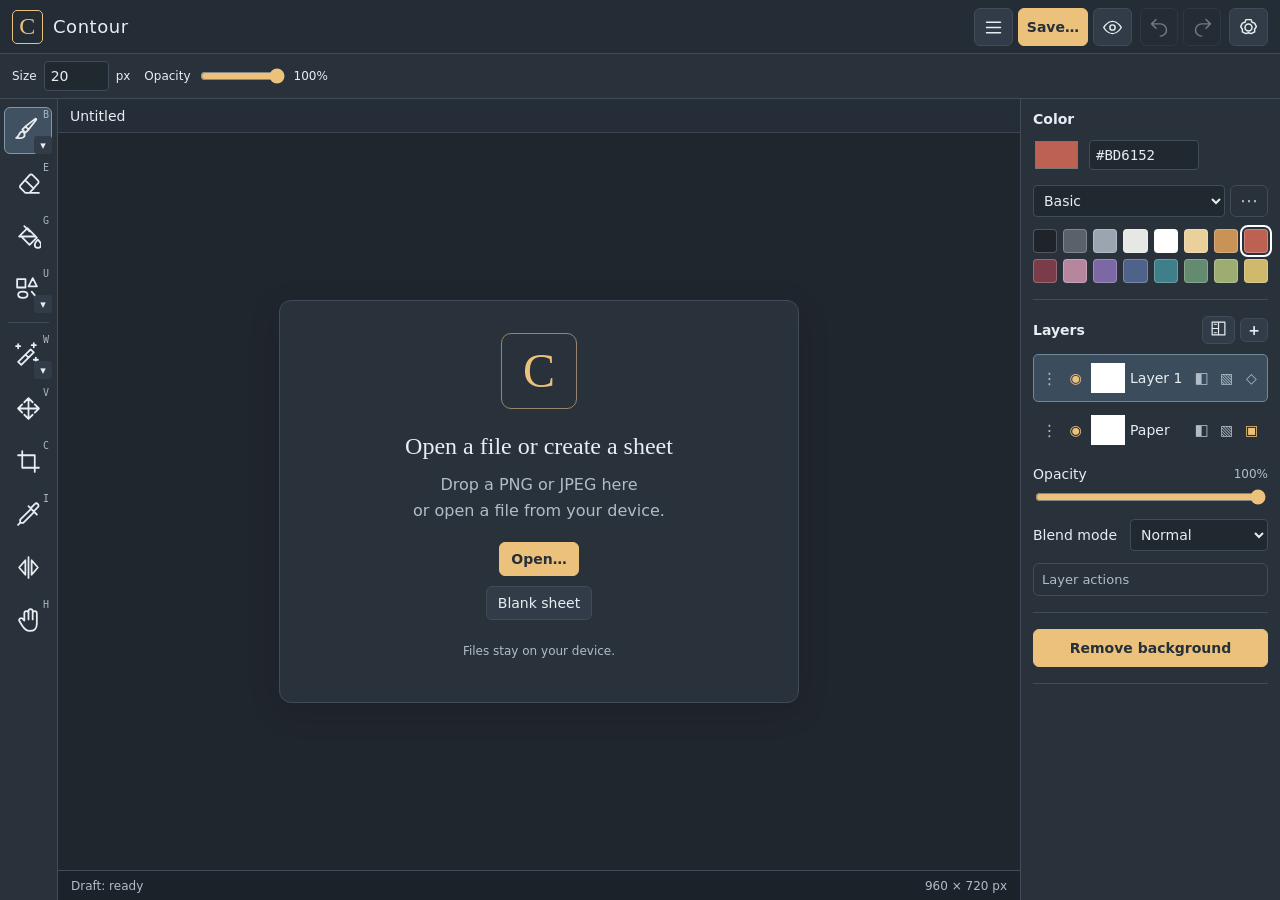
==== commit dc2f1294: "Prevent fill progress notices from shifting the sheet (0.7.1)" ====
--- a/Kontur.html
+++ b/Kontur.html
@@ -8,7 +8,8 @@
 <link rel="icon" href="data:image/svg+xml,%3Csvg xmlns='http://www.w3.org/2000/svg' viewBox='0 0 32 32'%3E%3Crect width='32' height='32' rx='7' fill='%23242c35'/%3E%3Cpath d='M8 23V9h16v14H8m5-5 4-8 4 8' fill='none' stroke='%23eec278' stroke-width='2'/%3E%3C/svg%3E">
 <style>:root{color-scheme:dark;--bg:#20262e;--panel:#29313b;--panel2:#323c48;--border:#414c58;--text:#e8edf2;--muted:#b0bdc9;--accent:#ecc17b;--ink:#25303a;font-family:system-ui,-apple-system,"Segoe UI",sans-serif;font-size:16px}*{box-sizing:border-box}body{margin:0;background:var(--bg);color:var(--text);height:100dvh;display:grid;grid-template-rows:auto auto minmax(0,1fr);overflow:hidden}button,input,select{font:inherit}button{border:1px solid var(--border);border-radius:6px;background:var(--panel2);color:var(--text);padding:8px 11px;font-size:.875rem;cursor:pointer;white-space:nowrap}button:hover{background:#424f5e;border-color:#778697}button:disabled{opacity:.4;cursor:default}button:focus-visible,input:focus-visible,select:focus-visible{outline:2px solid var(--accent);outline-offset:2px}button.accent{background:var(--accent);border-color:var(--accent);color:#25303a;font-weight:600}button.accent:hover{background:#f5d39c}input:not([type=checkbox]):not([type=range]):not([type=color]),select{color:var(--text);background:#202830;border:1px solid var(--border);border-radius:4px;padding:6px;font-size:.875rem;min-width:0}input[type=range]{width:100%;accent-color:var(--accent)}input[type=checkbox]{accent-color:var(--accent)}kbd{font:500 .75rem ui-monospace,monospace;color:var(--muted);white-space:nowrap}button kbd{margin-left:8px}.topbar{min-height:76px;display:flex;align-items:center;gap:24px;padding:14px 20px;border-bottom:1px solid var(--border);background:#242c35;flex-wrap:wrap}.brand{display:flex;align-items:center;gap:10px;min-width:204px;letter-spacing:.03em;font-size:1.25rem}.brand small{display:block;font-size:.75rem;font-weight:400;letter-spacing:0;color:var(--muted);margin-top:3px}.brand-mark{width:36px;height:39px;border:1px solid var(--accent);color:var(--accent);display:grid;place-items:center;font-family:Georgia,serif;font-size:1.7rem;border-radius:5px}.topbar nav,.file-actions{display:flex;gap:7px;align-items:center}.file-actions{margin-left:auto}.help-button{width:34px}.options-bar{display:flex;align-items:center;gap:16px;padding:10px 18px;background:var(--panel);border-bottom:1px solid var(--border);flex-wrap:wrap;font-size:.875rem}.options-bar label{display:flex;gap:7px;align-items:center;white-space:nowrap}.options-bar input[type=number]{width:58px}.options-bar input[type=range]{width:85px}.options-bar output{width:36px;font-size:.75rem;font-variant-numeric:tabular-nums}.history{display:flex;gap:5px;border-right:1px solid var(--border);padding-right:15px}.history button{padding:4px 8px;background:none}.workspace{display:grid;grid-template-columns:76px minmax(0,1fr) 276px;min-height:0;height:auto}.tools{padding:12px 7px;background:var(--panel);border-right:1px solid var(--border);overflow:auto}.tools button{position:relative;background:transparent;border-color:transparent;padding:6px 3px;width:60px;display:flex;flex-direction:column;align-items:center;margin-bottom:5px;min-height:55px}.tools button>span{font-size:1.5rem;line-height:1.4}.tools button small{font-size:.75rem}.tools button kbd{position:absolute;right:2px;top:2px;font-size:.75rem;color:#aab6c3}.tools button.selected{background:#405262;border-color:#8297a8}.tool-divider{height:1px;background:var(--border);margin:9px 4px}.canvas-area{min-width:0;min-height:0;display:flex;flex-direction:column;background:#1b222a}.document-bar{height:46px;flex-shrink:0;display:flex;gap:16px;align-items:center;padding:0 16px;background:#252e38;border-bottom:1px solid #3c4652;font-size:.875rem}.document-bar #docName{max-width:40%;overflow:hidden;text-overflow:ellipsis;white-space:nowrap}.document-bar #dirtyMark{color:var(--accent);font-size:.75rem}.view-controls{margin-left:auto;display:flex;align-items:center;gap:4px}.view-controls button{padding:4px 9px;background:transparent}.view-controls #zoom100{min-width:55px;font-variant-numeric:tabular-nums}#viewport{position:relative;overflow:auto;flex:1;min-height:0;touch-action:none;overscroll-behavior:contain;background-color:#1c242c;background-image:radial-gradient(#39424d .65px,transparent .65px);background-size:12px 12px}#canvasWrap{position:relative;margin:36px;box-shadow:0 4px 28px #0006;background-color:#f0f0f0;background-image:linear-gradient(45deg,#ddd 25%,transparent 25%),linear-gradient(-45deg,#ddd 25%,transparent 25%),linear-gradient(45deg,transparent 75%,#ddd 75%),linear-gradient(-45deg,transparent 75%,#ddd 75%);background-size:20px 20px;background-position:0 0,0 10px,10px -10px,-10px 0}canvas#display{display:block;width:100%;height:100%}canvas#overlay{position:absolute;inset:0;width:100%;height:100%;pointer-events:none}.statusbar{display:flex;align-items:center;gap:14px;min-height:34px;font-size:.75rem;padding:7px 13px;border-top:1px solid var(--border);color:var(--muted);flex-wrap:wrap}.statusbar #status{margin-right:auto;flex:1;min-width:120px}.statusbar #dimensions,.statusbar #selectionInfo{white-space:nowrap}.sidebar{background:var(--panel);border-left:1px solid var(--border);padding:17px 15px;overflow:auto}.sidebar section{padding-bottom:18px;margin-bottom:18px;border-bottom:1px solid var(--border)}.section-title{font-size:.875rem;display:flex;justify-content:space-between;align-items:center;margin-bottom:13px;font-weight:600}.section-title kbd{font-weight:400}.color-row{display:flex;gap:9px;align-items:center}.color-row input[type=color]{padding:0;border:0;width:47px;height:36px;cursor:pointer;background:none}.color-row #colorHex{width:110px;font-family:ui-monospace,monospace}.palette{display:grid;grid-template-columns:repeat(8,1fr);gap:6px;margin-top:12px}.palette button{width:100%;aspect-ratio:1;padding:0;min-height:21px;border:1px solid #ffffff3b;border-radius:4px}.palette button.active{outline:2px solid #fff;outline-offset:2px}.selection-panel p{color:var(--muted);font-size:.875rem;line-height:1.5;margin:0 0 12px}.button-stack{display:flex;flex-direction:column;gap:6px}.button-stack button{display:flex;justify-content:space-between;text-align:left;padding:8px}.selection-actions{display:flex;gap:7px;margin-top:8px}.selection-actions button{flex:1}.small-label{font-size:.875rem;display:flex;align-items:center;gap:5px;margin:13px 0}.small-label kbd{margin-left:auto}.outline-button{width:100%;white-space:normal;color:var(--accent);border-color:#897553;background:#363632}.section-title>button{padding:2px 10px;font-size:1.25rem}.layer-row{display:flex;gap:5px;align-items:center;padding:8px 5px;border:1px solid transparent;border-radius:5px;margin-bottom:4px;cursor:pointer}.layer-row.active{background:#3b4d5d;border-color:#71879a}.layer-row button{border:0;background:none;padding:2px;min-width:21px;color:var(--muted)}.layer-row button[aria-pressed=true]{color:var(--accent)}.layer-row img{width:34px;height:30px;object-fit:contain;image-rendering:auto;border:1px solid #ffffff38;background:#fff}.layer-name{font-size:.875rem;flex:1;overflow:hidden;text-overflow:ellipsis;white-space:nowrap;min-width:0}.layer-settings label{font-size:.875rem;display:flex;align-items:center;justify-content:space-between;gap:5px;flex-wrap:wrap;margin-top:12px}.layer-settings output{color:var(--muted);font-size:.75rem}.layer-settings select{width:138px}.layer-actions{display:flex;gap:4px;margin-top:12px}.layer-actions button{font-size:.75rem;padding:6px}.sidebar-note{font-size:.75rem;color:var(--muted);line-height:1.6}#welcome{position:absolute;inset:0;display:flex;flex-direction:column;align-items:center;justify-content:center;gap:10px;background:#1c242cf5;text-align:center;padding:25px}#welcome[hidden]{display:none}.welcome-symbol{font-family:Georgia,serif;font-size:3rem;color:var(--accent);border:1px solid #99856b;width:76px;height:76px;display:grid;place-items:center;border-radius:10px}#welcome h1{font:400 1.7rem Georgia,serif;margin:12px 0 0}#welcome p{font-size:1rem;color:var(--muted);line-height:1.6;margin:0 0 9px}#welcome .privacy{font-size:.75rem;margin-top:12px}dialog{max-width:min(620px,94vw);max-height:90dvh;overflow:auto;background:var(--panel);border:1px solid #6b7b8c;border-radius:12px;color:var(--text);padding:28px;box-shadow:0 20px 80px #0007}dialog::backdrop{background:#070d16b0}dialog h2{font:400 1.5rem Georgia,serif;margin:0 0 16px}dialog p{font-size:.95rem;line-height:1.6;color:var(--muted)}dialog label{display:flex;align-items:center;gap:9px;margin:16px 0;font-size:.875rem}dialog .size-fields{display:flex;gap:18px}dialog .size-fields label{display:flex;flex-direction:column;align-items:start}dialog .size-fields input{width:150px}dialog input[type=range]{max-width:240px}.dialog-actions{display:flex;justify-content:flex-end;gap:9px;margin-top:25px}.dialog-error{color:#ffb3a3}.shortcut-grid{display:grid;grid-template-columns:max-content 1fr;gap:12px 18px;margin:20px 0}.shortcut-grid kbd{color:var(--accent);font-size:.875rem}.shortcut-grid span{font-size:.875rem}.muted{font-size:.875rem!important;color:var(--muted)}[hidden]{display:none!important}@media(max-width:1120px){.topbar{gap:12px;padding:10px}.brand{min-width:165px}.brand small{font-size:.75rem}.topbar button kbd{display:none}.workspace{grid-template-columns:67px minmax(0,1fr) 250px}.tools{padding:10px 3px}.sidebar{padding:14px 10px}.options-bar{gap:10px}.document-bar{padding:0 8px}#dirtyMark{display:none!important}.history span{display:none}.file-actions{margin-left:0}}@media(max-width:760px){body{height:auto;display:block;overflow:auto}.topbar{gap:9px;align-items:center}.brand{width:100%}.topbar nav,.file-actions{flex-wrap:wrap}.topbar button{padding:6px 8px}.options-bar{padding:9px;gap:9px;font-size:.875rem}.options-bar input[type=range]{width:60px}.workspace{height:auto;min-height:75dvh;grid-template-columns:60px minmax(0,1fr)}.canvas-area{height:70dvh;min-height:440px}.tools button{width:52px}.sidebar{grid-column:1/-1;border-top:1px solid var(--border);border-left:0;display:grid;grid-template-columns:repeat(2,minmax(0,1fr));gap:15px}.sidebar section{min-width:0}.layer-panel{grid-column:1/-1}.sidebar-note{grid-column:1/-1}.button-stack button{font-size:.875rem;white-space:normal}.button-stack kbd{display:none}.document-bar{gap:5px}.document-bar #docName{max-width:35%}.view-controls{gap:2px}.view-controls button{padding:4px 6px}.shortcut-grid{grid-template-columns:1fr;gap:7px}.shortcut-grid span{margin-bottom:8px}.statusbar #selectionInfo{display:none}}@media(prefers-reduced-motion:no-preference){button{transition:background .12s,border-color .12s}}
 
-.file-notice{display:flex;align-items:center;gap:12px;flex-shrink:0;padding:12px 16px;border-bottom:1px solid #607d99;background:#293f52;font-size:.95rem;line-height:1.5}.file-notice.error{background:#53342f;border-color:#be7669;color:#ffe1da}.file-notice span{flex:1;overflow-wrap:anywhere}.file-notice button{padding:1px 9px;align-self:flex-start;background:transparent;border-color:currentColor;color:inherit;font-size:1.2rem}
+.document-bar{position:relative}
+.file-notice{position:absolute;z-index:20;top:calc(100% + 8px);left:8px;right:8px;max-height:min(180px,40dvh);overflow:auto;box-shadow:0 4px 18px #0005;border:1px solid #607d99;border-radius:8px;display:flex;align-items:center;gap:12px;flex-shrink:0;padding:12px 16px;border-bottom:1px solid #607d99;background:#293f52;font-size:.95rem;line-height:1.5}.file-notice.error{background:#53342f;border-color:#be7669;color:#ffe1da}.file-notice span{flex:1;overflow-wrap:anywhere}.file-notice button{padding:1px 9px;align-self:flex-start;background:transparent;border-color:currentColor;color:inherit;font-size:1.2rem}
 .brush-smoothing{display:flex;flex-wrap:wrap;align-items:center;gap:7px;font-size:.875rem;margin-top:17px}.brush-smoothing output{margin-left:auto;color:var(--muted);font-size:.75rem}.brush-smoothing input{flex-basis:100%}.smoothing-hint{font-size:.75rem;color:var(--muted);line-height:1.5;margin:7px 0 0}
 
 #canvasWrap.pixel-view canvas{image-rendering:pixelated}.view-controls select{width:96px;padding:4px 6px;background:transparent;font-variant-numeric:tabular-nums}.view-controls select option{background:#252e38}
@@ -123,7 +124,7 @@
 </head>
 <body>
 <header class="topbar">
-<div class="brand"><span class="brand-mark">К</span><span>Контур<small>Редактор для раскрашивания · 0.7.0</small></span></div>
+<div class="brand"><span class="brand-mark">К</span><span>Контур<small>Редактор для раскрашивания · 0.7.1</small></span></div>
 <nav aria-label="Файл"><button id="newDoc" title="Новый лист" aria-label="Новый лист" data-icon="file"></button><button id="openImage" title="Открыть файл (Ctrl O)" aria-label="Открыть файл" data-icon="folder"></button><button id="importLayer" title="Открыть изображение на новом слое" aria-label="Добавить изображение…" data-icon="import"></button><button id="resizeCanvas" title="Размер листа" aria-label="Размер листа" data-icon="expand"></button><button id="saveProject" class="accent" title="Сохранить как… (Ctrl S)">Сохранить ▾</button><button id="referenceToggle" title="Окно референса: изображение поверх редактора" aria-label="Открыть окно референса" data-icon="reference"></button><button id="themeToggle" title="Светлая тема" aria-label="Включить светлую тему" aria-pressed="false" data-icon="sun"></button></nav>
 <div class="file-actions"><button id="help" class="help-button" aria-label="Горячие клавиши">?</button></div>
 </header>
@@ -149,8 +150,9 @@
 <button id="symmetryToggle" title="Симметрия: отражать рисование относительно середины листа" aria-label="Отражённое рисование" aria-pressed="false" data-icon="symmetry"></button><button data-tool="pan" title="Рука (H), временно — пробел" aria-label="Рука" data-icon="hand"><kbd>H</kbd></button>
 </aside>
   <section class="canvas-area" aria-label="Рабочая область">
-    <div class="document-bar"><span id="docName">Без названия</span><span id="dirtyMark" hidden>● Не сохранено</span><div class="view-controls"><button id="mirrorView" title="Зеркально отразить вид (J): для проверки пропорций; файл сохраняется в исходной ориентации" aria-label="Зеркальный вид листа" aria-pressed="false" data-icon="mirror"></button><button id="zoomOut" aria-label="Уменьшить">−</button><select id="zoom100" aria-label="Масштаб"><option value="custom" disabled>100%</option><option value="25">25%</option><option value="50">50%</option><option value="100" selected>100%</option><option value="200">200%</option><option value="400">400%</option><option value="800">800%</option><option value="1600">1600%</option><option value="3200">3200%</option><option value="6400">6400%</option></select><button id="zoomIn" aria-label="Увеличить">+</button><button id="fit">Вписать</button></div></div>
+    <div class="document-bar"><span id="docName">Без названия</span><span id="dirtyMark" hidden>● Не сохранено</span><div class="view-controls"><button id="mirrorView" title="Зеркально отразить вид (J): для проверки пропорций; файл сохраняется в исходной ориентации" aria-label="Зеркальный вид листа" aria-pressed="false" data-icon="mirror"></button><button id="zoomOut" aria-label="Уменьшить">−</button><select id="zoom100" aria-label="Масштаб"><option value="custom" disabled>100%</option><option value="25">25%</option><option value="50">50%</option><option value="100" selected>100%</option><option value="200">200%</option><option value="400">400%</option><option value="800">800%</option><option value="1600">1600%</option><option value="3200">3200%</option><option value="6400">6400%</option></select><button id="zoomIn" aria-label="Увеличить">+</button><button id="fit">Вписать</button></div>
     <div id="fileNotice" class="file-notice" role="status" aria-live="polite" hidden><span id="fileNoticeText"></span><button id="dismissFileNotice" aria-label="Закрыть сообщение">×</button></div>
+    </div>
     <div id="viewport" tabindex="0" aria-label="Лист. Пробел — перемещение, колесо — прокрутка, Ctrl и колесо — масштаб.">
       <div id="canvasStage"><div id="canvasWrap"><div id="canvasSizePreview" hidden></div><div id="canvasHandles" hidden><button data-canvas-edge="e" title="Изменить ширину листа" aria-label="Изменить ширину листа"></button><button data-canvas-edge="s" title="Изменить высоту листа" aria-label="Изменить высоту листа"></button><button data-canvas-edge="se" title="Изменить размер листа" aria-label="Изменить размер листа"></button></div><button id="rotationHandle" title="Повернуть: тяните маркер · Shift — шаг 15°" aria-label="Повернуть слой" hidden>↻</button><canvas id="display"></canvas><canvas id="overlay" aria-hidden="true"></canvas><svg id="maskOutline" aria-hidden="true" preserveAspectRatio="none" hidden><path vector-effect="non-scaling-stroke"/></svg><svg id="selectionOutline" aria-hidden="true" preserveAspectRatio="none" hidden><path class="selection-white" vector-effect="non-scaling-stroke"/><path class="selection-ants" vector-effect="non-scaling-stroke"/></svg><div id="toolCursorLayer" aria-hidden="true"><div id="toolCursor" hidden></div><div id="mirroredToolCursor" hidden></div></div></div></div>
       <div id="welcome"><div class="welcome-card"><div class="welcome-symbol">К</div><h1>Откройте файл или создайте лист</h1><p>Перетащите PNG или JPEG сюда<br>или откройте файл с компьютера.</p><button class="accent" id="welcomeOpen">Открыть файл</button><button id="welcomeBlank">Чистый лист</button><p class="privacy">Файлы остаются на вашем устройстве.</p></div></div>
@@ -910,7 +912,7 @@
   "Кокэ · светлая интерпретация футааи": "Koke · light futaai interpretation",
   "Кокэ · футааи, сине-фиолетовый": "Koke · futaai, blue-purple"
 };
-  Object.assign(en,{"Контур · 0.7.0":"Contour · 0.7.0","Редактор для раскрашивания · 0.7.0":"Coloring editor · 0.7.0","Перетащите слой, чтобы изменить порядок":"Drag to reorder layers","Порядок слоя":"Layer order","Переименовать слой":"Rename layer","Копировать":"Copy","Вырезать":"Cut","Вставить":"Paste","Пальцами: масштаб и перемещение":"Two fingers: zoom and pan"});
+  Object.assign(en,{"Контур · 0.7.1":"Contour · 0.7.1","Редактор для раскрашивания · 0.7.1":"Coloring editor · 0.7.1","Перетащите слой, чтобы изменить порядок":"Drag to reorder layers","Порядок слоя":"Layer order","Переименовать слой":"Rename layer","Копировать":"Copy","Вырезать":"Cut","Вставить":"Paste","Пальцами: масштаб и перемещение":"Two fingers: zoom and pan"});
   Object.assign(en,{"Повреждённый TIFF.":"Invalid TIFF file.","Неизвестный TIFF.":"Unknown TIFF format.","Поддерживается обычный TIFF, без BigTIFF.":"Standard TIFF is supported; BigTIFF is not.","Повреждённые теги TIFF.":"Invalid TIFF tags.","Этот TIFF использует неподдерживаемое сжатие или цветовой режим. Откройте PNG/JPEG либо TIFF RGB без сжатия.":"This TIFF uses unsupported compression or color mode. Open PNG/JPEG or uncompressed RGB TIFF.","Повреждённые полосы TIFF.":"Invalid TIFF strips.","Неполные пиксели TIFF.":"Incomplete TIFF pixel data."});
   const reverse=Object.fromEntries(Object.entries(en).map(([a,b])=>[b,a]));
   const canonical=source=>{const trimmed=source.trim();return reverse[trimmed]?source.replace(trimmed,reverse[trimmed]):source;};
@@ -1072,18 +1074,18 @@
   function drawFillPreview(){if(!fillPreview||effectiveTool()!=='fill')return;const {mask,box:b}=fillPreview,color=$('color').value;if(!fillPreviewCanvas||fillPreviewCanvas.color!==color){const c=canvas(b.x1-b.x0,b.y1-b.y0),cc=context(c),d=cc.createImageData(c.width,c.height),rgb=parseColor();for(let y=b.y0;y<b.y1;y++)for(let x=b.x0;x<b.x1;x++)if(mask[y*width+x]){const i=((y-b.y0)*c.width+x-b.x0)*4;d.data[i]=rgb[0];d.data[i+1]=rgb[1];d.data[i+2]=rgb[2];d.data[i+3]=90;}cc.putImageData(d,0,0);fillPreviewCanvas={canvas:c,color};}ox.drawImage(fillPreviewCanvas.canvas,b.x0,b.y0);}
   function patchState(l=active()){return{kind:'patch',layerId:l.id,activeId,selection,revision,tiles:[]};}
   function captureMaskTiles(g,mask){const b=C.maskBounds(mask,width,height);if(!b)return;const lc=context(g.layer.canvas);for(let y=Math.floor(b.y0/TILE_SIZE)*TILE_SIZE;y<b.y1;y+=TILE_SIZE)for(let x=Math.floor(b.x0/TILE_SIZE)*TILE_SIZE;x<b.x1;x+=TILE_SIZE){const key=x+','+y;if(g.captured.has(key))continue;let touched=false;for(let row=y;row<Math.min(y+TILE_SIZE,b.y1)&&!touched;row++)for(let col=x;col<Math.min(x+TILE_SIZE,b.x1);col++)if(mask[row*width+col]){touched=true;break;}if(touched){g.captured.add(key);g.before.tiles.push({x,y,data:lc.getImageData(x,y,Math.min(TILE_SIZE,width-x),Math.min(TILE_SIZE,height-y))});}}}
-  function finalizeFill(g){if(g.cancelled||g.running||g.seeds.length||!g.released)return;if(fillOperation===g)fillOperation=null;if(g.before.tiles.length){markLayerChanged(g.layer);changed(g.before,true);tell('Области залиты на слое «'+g.layer.name+'».');}fileNotice('');refreshTool();}
+  function finalizeFill(g){if(g.cancelled||g.running||g.seeds.length||!g.released)return;clearTimeout(g.noticeTimer);if(fillOperation===g)fillOperation=null;if(g.before.tiles.length){markLayerChanged(g.layer);changed(g.before,true);tell('Области залиты на слое «'+g.layer.name+'».');}fileNotice('');refreshTool();}
   function drainFill(g){
-    if(g.cancelled||g.running)return;while(g.seeds.length&&g.visited[g.seeds[0]])g.seeds.shift();if(!g.seeds.length){finalizeFill(g);return;}const seed=g.seeds.shift();g.running=true;
+    if(g.cancelled||g.running)return;while(g.seeds.length&&g.visited[g.seeds[0]])g.seeds.shift();if(!g.seeds.length){finalizeFill(g);return;}const seed=g.seeds.shift();g.running=true;g.noticeTimer=setTimeout(()=>{if(fillOperation===g&&g.running&&!g.cancelled)fileNotice('Заливка… Escape — отменить.');},350);
     processPixels('fill',g.data,{seed,tolerance:g.tolerance,gap:g.gap,selection:g.allowed},mask=>{
-      g.running=false;if(g.cancelled)return;if(g.key!==sourceKey()||!layers.includes(g.layer)){g.cancelled=true;if(fillOperation===g)fillOperation=null;return;}
+      clearTimeout(g.noticeTimer);g.running=false;if(g.cancelled)return;if(g.key!==sourceKey()||!layers.includes(g.layer)){g.cancelled=true;if(fillOperation===g)fillOperation=null;return;}
       const b=C.maskBounds(mask,width,height);if(b){captureMaskTiles(g,mask);const c=canvas(b.x1-b.x0,b.y1-b.y0),cc=context(c),d=cc.createImageData(c.width,c.height);for(let y=b.y0;y<b.y1;y++)for(let x=b.x0;x<b.x1;x++){const i=y*width+x;if(mask[i]){g.visited[i]=1;const j=((y-b.y0)*c.width+x-b.x0)*4;d.data[j]=g.rgb[0];d.data[j+1]=g.rgb[1];d.data[j+2]=g.rgb[2];d.data[j+3]=255;}}cc.putImageData(d,0,0);const lc=context(g.layer.canvas);lc.save();lc.globalAlpha=g.opacity;lc.globalCompositeOperation=g.layer.alphaLocked?'source-atop':'source-over';lc.drawImage(c,b.x0,b.y0);lc.restore();composite(ctx,b);}
       drainFill(g);
     },g.key);
   }
   function addFillSeed(g,p){if(!inBounds(p)||g.cancelled)return;const seed=seedAt(p);if(g.target&&g.target.some((v,j)=>Math.abs(g.data[seed*4+j]-v)>g.tolerance))return;if(g.visited[seed]||g.queued.has(seed))return;g.queued.add(seed);g.seeds.push(seed);drainFill(g);}
-  function fill(p,e={}){if(!editable())return;const data=cachedSample(),preview=fillPreview;clearFillPreview();renderOverlay();const l=active(),g={kind:'fillDrag',layer:l,before:patchState(l),captured:new Set(),data,target:data.slice(seedAt(p)*4,seedAt(p)*4+4),allowed:editMask(l),rgb:parseColor(),opacity:Number($('brushOpacity').value)/100,tolerance:tolerance(),gap:Number($('fillGap').value)||0,key:sourceKey(),visited:new Uint8Array(width*height),queued:new Set(),seeds:[],running:false,released:!e.shiftKey,pointerId:e.pointerId,last:{...p},cancelled:false};fillOperation=g;if(e.shiftKey)gesture=g;rememberUsedColor($('color').value);addFillSeed(g,p);if(g.running)fileNotice('Заливка… Escape — отменить.');}
-  function cancelFill(){const g=fillOperation;if(!g)return;g.cancelled=true;fillOperation=null;if(gesture===g)gesture=null;for(const t of g.before.tiles)context(g.layer.canvas).putImageData(tileImage(t),t.x,t.y);render();fileNotice('');refreshTool();}
+  function fill(p,e={}){if(!editable())return;const data=cachedSample(),preview=fillPreview;clearFillPreview();renderOverlay();const l=active(),g={kind:'fillDrag',layer:l,before:patchState(l),captured:new Set(),data,target:data.slice(seedAt(p)*4,seedAt(p)*4+4),allowed:editMask(l),rgb:parseColor(),opacity:Number($('brushOpacity').value)/100,tolerance:tolerance(),gap:Number($('fillGap').value)||0,key:sourceKey(),visited:new Uint8Array(width*height),queued:new Set(),seeds:[],running:false,released:!e.shiftKey,pointerId:e.pointerId,last:{...p},cancelled:false};fillOperation=g;if(e.shiftKey)gesture=g;rememberUsedColor($('color').value);addFillSeed(g,p);}
+  function cancelFill(){const g=fillOperation;if(!g)return;clearTimeout(g.noticeTimer);g.cancelled=true;fillOperation=null;if(gesture===g)gesture=null;for(const t of g.before.tiles)context(g.layer.canvas).putImageData(tileImage(t),t.x,t.y);render();fileNotice('');refreshTool();}
   $('fillGap').oninput=()=>{clearFillPreview();if(lastPoint)scheduleFillPreview(lastPoint);};$('fillPreviewEnabled').onchange=()=>{clearFillPreview();renderOverlay();if(lastPoint)scheduleFillPreview(lastPoint);};
   function parseColor(){const hex=$('color').value;return[parseInt(hex.slice(1,3),16),parseInt(hex.slice(3,5),16),parseInt(hex.slice(5,7),16)];}
   function setColor(value,record=true){if(record&&started)rememberUsedColor(value);$('color').value=value;$('colorHex').value=value.toUpperCase();document.querySelectorAll('#palette button').forEach(b=>b.classList.toggle('active',b.dataset.color===value.toLowerCase()));updateToolCursor();if(fillPreview){fillPreviewCanvas=null;renderOverlay();}window.ContourInterface?.sync();}
@@ -1718,7 +1720,7 @@
     <p class="muted">Нажатие работает, если стилус и браузер передают его силу. Мышь и палец используют обычный размер. Изменение непрозрачности включается отдельно.</p>
     <details><summary>Управление и справка</summary><p>Два пальца — масштаб и перемещение. Один палец — выбранный инструмент. Удерживайте кнопку пипетки или ластика для временного включения. На компьютере доступны горячие клавиши.</p><button id="settingsHelp" type="button">Горячие клавиши</button></details>
     <details><summary>Черновик</summary><p id="settingsDraftState"></p><p class="muted">Черновик хранится в этом браузере. Для переноса и продолжения работы со слоями сохраните проект .contour.</p><button id="settingsRestoreDraft" type="button">Проверить черновик</button></details>
-    <details><summary>О программе</summary><p>Контур · 0.7.0</p><p class="muted">Изображения обрабатываются на вашем устройстве.</p></details>
+    <details><summary>О программе</summary><p>Контур · 0.7.1</p><p class="muted">Изображения обрабатываются на вашем устройстве.</p></details>
     <div class="dialog-actions"><button id="resetSettings" type="button">Сбросить настройки</button><button class="accent">Закрыть</button></div></form>`;
   document.body.append(dialog);
   const settingFields={Layout:'layout',Language:'language',Theme:'theme',Density:'density',Finger:'finger',Pressure:'pressure',PressureMin:'pressureMin',Offset:'offset',Cursor:'cursor',Crosshair:'crosshair',Loupe:'loupe',QuickShape:'quickShape',FillPreview:'fillPreview',Grid:'grid'};
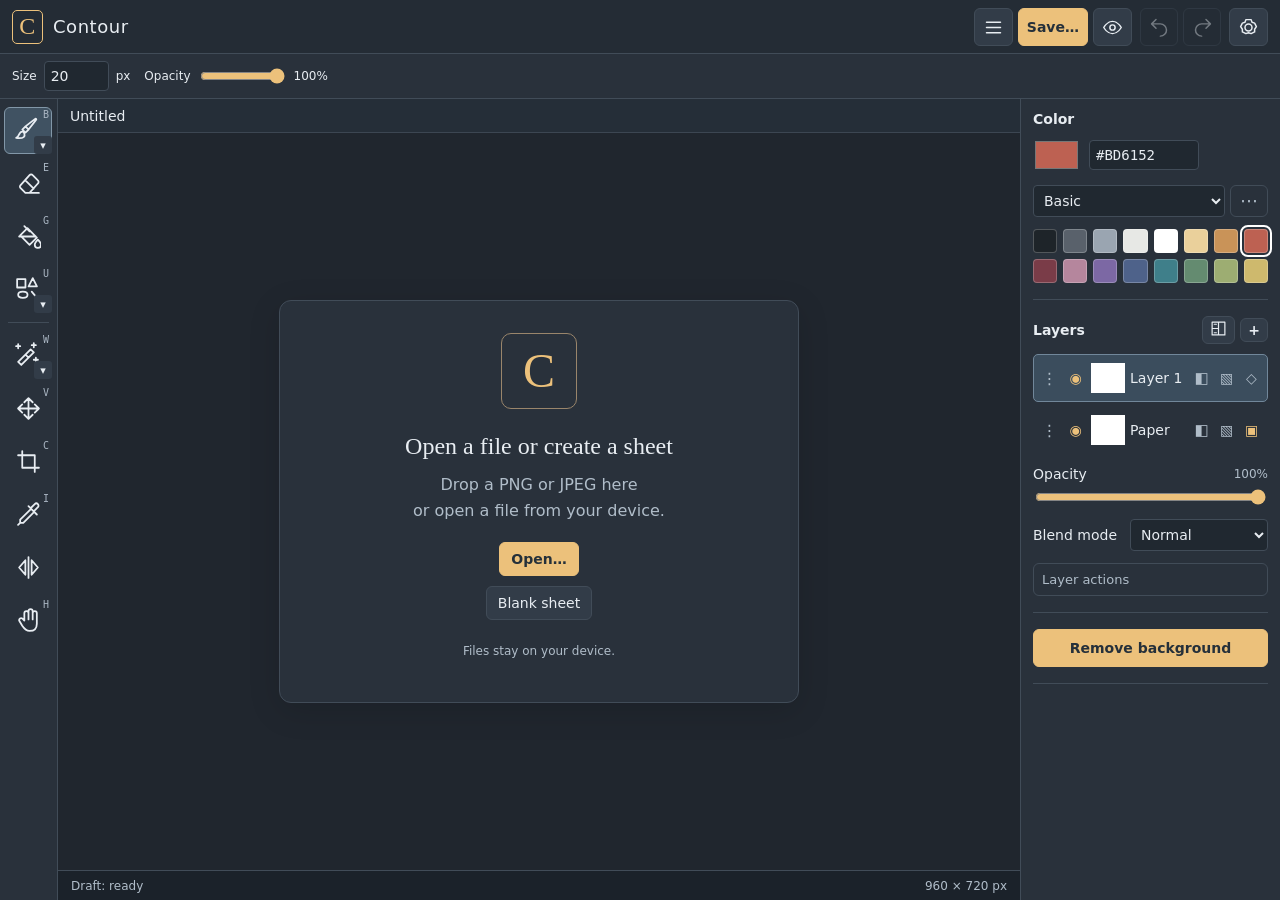
==== commit 41099bdd: "Remove fill progress popup and taper pressure-sensitive brush endings (0.7.2)" ====
--- a/Kontur.html
+++ b/Kontur.html
@@ -124,7 +124,7 @@
 </head>
 <body>
 <header class="topbar">
-<div class="brand"><span class="brand-mark">К</span><span>Контур<small>Редактор для раскрашивания · 0.7.1</small></span></div>
+<div class="brand"><span class="brand-mark">К</span><span>Контур<small>Редактор для раскрашивания · 0.7.2</small></span></div>
 <nav aria-label="Файл"><button id="newDoc" title="Новый лист" aria-label="Новый лист" data-icon="file"></button><button id="openImage" title="Открыть файл (Ctrl O)" aria-label="Открыть файл" data-icon="folder"></button><button id="importLayer" title="Открыть изображение на новом слое" aria-label="Добавить изображение…" data-icon="import"></button><button id="resizeCanvas" title="Размер листа" aria-label="Размер листа" data-icon="expand"></button><button id="saveProject" class="accent" title="Сохранить как… (Ctrl S)">Сохранить ▾</button><button id="referenceToggle" title="Окно референса: изображение поверх редактора" aria-label="Открыть окно референса" data-icon="reference"></button><button id="themeToggle" title="Светлая тема" aria-label="Включить светлую тему" aria-pressed="false" data-icon="sun"></button></nav>
 <div class="file-actions"><button id="help" class="help-button" aria-label="Горячие клавиши">?</button></div>
 </header>
@@ -804,7 +804,6 @@
   "Введите цвет как #RRGGBB.": "Enter a color as #RRGGBB.",
   "Действие отменено.": "Action undone.",
   "Действие повторено.": "Action redone.",
-  "Заливка… Escape — отменить.": "Filling… Escape to cancel.",
   "Проект открыт. Слои восстановлены.": "Project opened. Layers restored.",
   "Проект сохранён со всеми слоями.": "Project saved with all layers.",
   "PNG экспортирован. Для сохранения слоёв сохраните также проект.": "PNG exported. Also save a project to retain layers.",
@@ -912,7 +911,7 @@
   "Кокэ · светлая интерпретация футааи": "Koke · light futaai interpretation",
   "Кокэ · футааи, сине-фиолетовый": "Koke · futaai, blue-purple"
 };
-  Object.assign(en,{"Контур · 0.7.1":"Contour · 0.7.1","Редактор для раскрашивания · 0.7.1":"Coloring editor · 0.7.1","Перетащите слой, чтобы изменить порядок":"Drag to reorder layers","Порядок слоя":"Layer order","Переименовать слой":"Rename layer","Копировать":"Copy","Вырезать":"Cut","Вставить":"Paste","Пальцами: масштаб и перемещение":"Two fingers: zoom and pan"});
+  Object.assign(en,{"Контур · 0.7.2":"Contour · 0.7.2","Редактор для раскрашивания · 0.7.2":"Coloring editor · 0.7.2","Перетащите слой, чтобы изменить порядок":"Drag to reorder layers","Порядок слоя":"Layer order","Переименовать слой":"Rename layer","Копировать":"Copy","Вырезать":"Cut","Вставить":"Paste","Пальцами: масштаб и перемещение":"Two fingers: zoom and pan"});
   Object.assign(en,{"Повреждённый TIFF.":"Invalid TIFF file.","Неизвестный TIFF.":"Unknown TIFF format.","Поддерживается обычный TIFF, без BigTIFF.":"Standard TIFF is supported; BigTIFF is not.","Повреждённые теги TIFF.":"Invalid TIFF tags.","Этот TIFF использует неподдерживаемое сжатие или цветовой режим. Откройте PNG/JPEG либо TIFF RGB без сжатия.":"This TIFF uses unsupported compression or color mode. Open PNG/JPEG or uncompressed RGB TIFF.","Повреждённые полосы TIFF.":"Invalid TIFF strips.","Неполные пиксели TIFF.":"Incomplete TIFF pixel data."});
   const reverse=Object.fromEntries(Object.entries(en).map(([a,b])=>[b,a]));
   const canonical=source=>{const trimmed=source.trim();return reverse[trimmed]?source.replace(trimmed,reverse[trimmed]):source;};
@@ -1074,18 +1073,18 @@
   function drawFillPreview(){if(!fillPreview||effectiveTool()!=='fill')return;const {mask,box:b}=fillPreview,color=$('color').value;if(!fillPreviewCanvas||fillPreviewCanvas.color!==color){const c=canvas(b.x1-b.x0,b.y1-b.y0),cc=context(c),d=cc.createImageData(c.width,c.height),rgb=parseColor();for(let y=b.y0;y<b.y1;y++)for(let x=b.x0;x<b.x1;x++)if(mask[y*width+x]){const i=((y-b.y0)*c.width+x-b.x0)*4;d.data[i]=rgb[0];d.data[i+1]=rgb[1];d.data[i+2]=rgb[2];d.data[i+3]=90;}cc.putImageData(d,0,0);fillPreviewCanvas={canvas:c,color};}ox.drawImage(fillPreviewCanvas.canvas,b.x0,b.y0);}
   function patchState(l=active()){return{kind:'patch',layerId:l.id,activeId,selection,revision,tiles:[]};}
   function captureMaskTiles(g,mask){const b=C.maskBounds(mask,width,height);if(!b)return;const lc=context(g.layer.canvas);for(let y=Math.floor(b.y0/TILE_SIZE)*TILE_SIZE;y<b.y1;y+=TILE_SIZE)for(let x=Math.floor(b.x0/TILE_SIZE)*TILE_SIZE;x<b.x1;x+=TILE_SIZE){const key=x+','+y;if(g.captured.has(key))continue;let touched=false;for(let row=y;row<Math.min(y+TILE_SIZE,b.y1)&&!touched;row++)for(let col=x;col<Math.min(x+TILE_SIZE,b.x1);col++)if(mask[row*width+col]){touched=true;break;}if(touched){g.captured.add(key);g.before.tiles.push({x,y,data:lc.getImageData(x,y,Math.min(TILE_SIZE,width-x),Math.min(TILE_SIZE,height-y))});}}}
-  function finalizeFill(g){if(g.cancelled||g.running||g.seeds.length||!g.released)return;clearTimeout(g.noticeTimer);if(fillOperation===g)fillOperation=null;if(g.before.tiles.length){markLayerChanged(g.layer);changed(g.before,true);tell('Области залиты на слое «'+g.layer.name+'».');}fileNotice('');refreshTool();}
+  function finalizeFill(g){if(g.cancelled||g.running||g.seeds.length||!g.released)return;if(fillOperation===g)fillOperation=null;if(g.before.tiles.length){markLayerChanged(g.layer);changed(g.before,true);tell('Области залиты на слое «'+g.layer.name+'».');}fileNotice('');refreshTool();}
   function drainFill(g){
-    if(g.cancelled||g.running)return;while(g.seeds.length&&g.visited[g.seeds[0]])g.seeds.shift();if(!g.seeds.length){finalizeFill(g);return;}const seed=g.seeds.shift();g.running=true;g.noticeTimer=setTimeout(()=>{if(fillOperation===g&&g.running&&!g.cancelled)fileNotice('Заливка… Escape — отменить.');},350);
+    if(g.cancelled||g.running)return;while(g.seeds.length&&g.visited[g.seeds[0]])g.seeds.shift();if(!g.seeds.length){finalizeFill(g);return;}const seed=g.seeds.shift();g.running=true;
     processPixels('fill',g.data,{seed,tolerance:g.tolerance,gap:g.gap,selection:g.allowed},mask=>{
-      clearTimeout(g.noticeTimer);g.running=false;if(g.cancelled)return;if(g.key!==sourceKey()||!layers.includes(g.layer)){g.cancelled=true;if(fillOperation===g)fillOperation=null;return;}
+      g.running=false;if(g.cancelled)return;if(g.key!==sourceKey()||!layers.includes(g.layer)){g.cancelled=true;if(fillOperation===g)fillOperation=null;return;}
       const b=C.maskBounds(mask,width,height);if(b){captureMaskTiles(g,mask);const c=canvas(b.x1-b.x0,b.y1-b.y0),cc=context(c),d=cc.createImageData(c.width,c.height);for(let y=b.y0;y<b.y1;y++)for(let x=b.x0;x<b.x1;x++){const i=y*width+x;if(mask[i]){g.visited[i]=1;const j=((y-b.y0)*c.width+x-b.x0)*4;d.data[j]=g.rgb[0];d.data[j+1]=g.rgb[1];d.data[j+2]=g.rgb[2];d.data[j+3]=255;}}cc.putImageData(d,0,0);const lc=context(g.layer.canvas);lc.save();lc.globalAlpha=g.opacity;lc.globalCompositeOperation=g.layer.alphaLocked?'source-atop':'source-over';lc.drawImage(c,b.x0,b.y0);lc.restore();composite(ctx,b);}
       drainFill(g);
     },g.key);
   }
   function addFillSeed(g,p){if(!inBounds(p)||g.cancelled)return;const seed=seedAt(p);if(g.target&&g.target.some((v,j)=>Math.abs(g.data[seed*4+j]-v)>g.tolerance))return;if(g.visited[seed]||g.queued.has(seed))return;g.queued.add(seed);g.seeds.push(seed);drainFill(g);}
   function fill(p,e={}){if(!editable())return;const data=cachedSample(),preview=fillPreview;clearFillPreview();renderOverlay();const l=active(),g={kind:'fillDrag',layer:l,before:patchState(l),captured:new Set(),data,target:data.slice(seedAt(p)*4,seedAt(p)*4+4),allowed:editMask(l),rgb:parseColor(),opacity:Number($('brushOpacity').value)/100,tolerance:tolerance(),gap:Number($('fillGap').value)||0,key:sourceKey(),visited:new Uint8Array(width*height),queued:new Set(),seeds:[],running:false,released:!e.shiftKey,pointerId:e.pointerId,last:{...p},cancelled:false};fillOperation=g;if(e.shiftKey)gesture=g;rememberUsedColor($('color').value);addFillSeed(g,p);}
-  function cancelFill(){const g=fillOperation;if(!g)return;clearTimeout(g.noticeTimer);g.cancelled=true;fillOperation=null;if(gesture===g)gesture=null;for(const t of g.before.tiles)context(g.layer.canvas).putImageData(tileImage(t),t.x,t.y);render();fileNotice('');refreshTool();}
+  function cancelFill(){const g=fillOperation;if(!g)return;g.cancelled=true;fillOperation=null;if(gesture===g)gesture=null;for(const t of g.before.tiles)context(g.layer.canvas).putImageData(tileImage(t),t.x,t.y);render();fileNotice('');refreshTool();}
   $('fillGap').oninput=()=>{clearFillPreview();if(lastPoint)scheduleFillPreview(lastPoint);};$('fillPreviewEnabled').onchange=()=>{clearFillPreview();renderOverlay();if(lastPoint)scheduleFillPreview(lastPoint);};
   function parseColor(){const hex=$('color').value;return[parseInt(hex.slice(1,3),16),parseInt(hex.slice(3,5),16),parseInt(hex.slice(5,7),16)];}
   function setColor(value,record=true){if(record&&started)rememberUsedColor(value);$('color').value=value;$('colorHex').value=value.toUpperCase();document.querySelectorAll('#palette button').forEach(b=>b.classList.toggle('active',b.dataset.color===value.toLowerCase()));updateToolCursor();if(fillPreview){fillPreviewCanvas=null;renderOverlay();}window.ContourInterface?.sync();}
@@ -1101,9 +1100,9 @@
     if(e?.pointerType==='pen'&&value>0&&value<=1){if(Math.abs(value-.5)>.001)g.pressureActive=true;g.pressureValue=g.pressureActive?value:1;}
     return g.pressureValue;
   }
-  function pressureStamp(g,p,value){
-    const changesSize=['size','both'].includes(g.pressureMode),changesOpacity=['opacity','both'].includes(g.pressureMode),size=Math.max(1,Math.round(g.brush*(changesSize?g.pressureMin+(1-g.pressureMin)*Math.pow(value,.65):1))),alpha=changesOpacity?Math.max(1,Math.round(255*value)):255,sc=context(g.stroke),radius=size/2;
-    g.currentSize=size;extendStrokeBounds(p);const cx=size===1?Math.floor(p.x)+.5:p.x,cy=size===1?Math.floor(p.y)+.5:p.y,offset=Math.floor((size-1)/2);
+  function pressureStamp(g,p,value,sizeOverride=null,record=true){
+    const changesSize=['size','both'].includes(g.pressureMode),changesOpacity=['opacity','both'].includes(g.pressureMode),size=sizeOverride??Math.max(1,Math.round(g.brush*(changesSize?g.pressureMin+(1-g.pressureMin)*Math.pow(value,.65):1))),alpha=changesOpacity?Math.max(1,Math.round(255*value)):255,sc=context(g.stroke),radius=size/2;
+    if(record)g.pressureStamps.push({x:p.x,y:p.y,value,size});g.currentSize=size;extendStrokeBounds(p);const cx=size===1?Math.floor(p.x)+.5:p.x,cy=size===1?Math.floor(p.y)+.5:p.y,offset=Math.floor((size-1)/2);
     const x0=Math.max(0,g.pencil?Math.floor(p.x)-offset:Math.floor(cx-radius)),y0=Math.max(0,g.pencil?Math.floor(p.y)-offset:Math.floor(cy-radius)),x1=Math.min(width,g.pencil?Math.floor(p.x)-offset+size:Math.ceil(cx+radius)),y1=Math.min(height,g.pencil?Math.floor(p.y)-offset+size:Math.ceil(cy+radius));
     if(x1<=x0||y1<=y0)return;
     const image=changesOpacity?sc.getImageData(x0,y0,x1-x0,y1-y0):null,rgb=[1,3,5].map(i=>parseInt(g.color.slice(i,i+2),16));sc.fillStyle=g.color;
@@ -1119,11 +1118,31 @@
     for(let i=1;i<=steps;i++){const t=i/steps,u=1-t,q=g.smooth?{x:u*u*a.x+2*u*t*b.x+t*t*c.x,y:u*u*a.y+2*u*t*b.y+t*t*c.y}:{x:a.x+(c.x-a.x)*t,y:a.y+(c.y-a.y)*t};pressureStamp(g,q,old+(value-old)*t);}
     g.last=c;g.control=p;g.lastPressure=value;
   }
+  // Rebuild only the stroke tail, so the previous round/square footprint cannot
+  // leave a blunt cap when the pen lifts between two pressure samples.
+  function taperPressureTip(g){
+    if(!g.pressureActive||!['size','both'].includes(g.pressureMode))return;
+    const stamps=g.pressureStamps,remaining=new Float64Array(stamps.length);
+    for(let i=stamps.length-2;i>=0;i--)remaining[i]=remaining[i+1]+Math.hypot(stamps[i+1].x-stamps[i].x,stamps[i+1].y-stamps[i].y);
+    if(remaining[0]<Math.max(2,g.currentSize*.75))return; // Keep taps as dots.
+    const length=Math.min(remaining[0]*.45,Math.max(4,g.currentSize*.9)),b={x0:width,y0:height,x1:0,y1:0};
+    for(let i=0;i<stamps.length;i++)if(remaining[i]<length){const p=stamps[i],r=p.size/2+2;b.x0=Math.min(b.x0,Math.max(0,Math.floor(p.x-r)));b.y0=Math.min(b.y0,Math.max(0,Math.floor(p.y-r)));b.x1=Math.max(b.x1,Math.min(width,Math.ceil(p.x+r)));b.y1=Math.max(b.y1,Math.min(height,Math.ceil(p.y+r)));}
+    if(b.x1<=b.x0||b.y1<=b.y0)return;
+    const sc=context(g.stroke),pending=g.bounds?{...g.bounds}:null;sc.save();sc.beginPath();sc.rect(b.x0,b.y0,b.x1-b.x0,b.y1-b.y0);sc.clip();sc.clearRect(b.x0,b.y0,b.x1-b.x0,b.y1-b.y0);
+    // Replay all intersecting footprints, including earlier parts that cross the tail.
+    for(let i=0;i<stamps.length;i++){
+      const p=stamps[i],r=p.size/2+2;if(p.x+r<b.x0||p.x-r>b.x1||p.y+r<b.y0||p.y-r>b.y1)continue;
+      if(remaining[i]>=length||i===0){pressureStamp(g,p,p.value,p.size,false);continue;}
+      const a=stamps[i-1],distance=Math.hypot(p.x-a.x,p.y-a.y),steps=Math.max(1,Math.ceil(distance/.5));
+      for(let j=1;j<=steps;j++){const t=j/steps,q={x:a.x+(p.x-a.x)*t,y:a.y+(p.y-a.y)*t},size=Math.max(1,Math.round((a.size+(p.size-a.size)*t)*Math.min(1,(remaining[i]+distance*(1-t))/length)));pressureStamp(g,q,a.value+(p.value-a.value)*t,size,false);}
+    }
+    sc.restore();g.bounds=pending?{x0:Math.min(pending.x0,b.x0),y0:Math.min(pending.y0,b.y0),x1:Math.max(pending.x1,b.x1),y1:Math.max(pending.y1,b.y1)}:b;
+  }
   function drawPressureSegment(p,e){
     const g=gesture;if(g.quickShape){g.pressure=false;drawQuickShape(g,p,shiftHeld);return;}recordStrokePoint(g,p);const value=pressureValue(g,e);
     if(g.pencil)pressureCurve(p,value);else{const points=g.smoother.push(p);if(points.length)pressureCurve(points.at(-1),value);else pressureStamp(g,g.last,value);}
   }
-  function beginStroke(p,e){if(!editable())return;if(active().alphaLocked&&effectiveTool()==='eraser'){tell('Снимите блокировку прозрачности для стирания.');return;}rememberUsedColor($('color').value);const l=active(),pencil=effectiveTool()==='pencil',brush=Math.max(1,Math.min(500,Math.round(Number($('brushSize').value)||1))),smoothing=pencil?0:50,antialias=false;if(!pencil&&!antialias&&brush===1)p={x:Math.floor(p.x)+.5,y:Math.floor(p.y)+.5};gesture={kind:'stroke',symmetry,before:{kind:'patch',layerId:l.id,activeId,selection,revision,tiles:[]},captured:new Set(),stroke:canvas(),temp:canvas(),last:p,control:p,pencil,antialias,bounds:null,smoother:C.strokeSmoother(p,smoothing,zoom),smooth:smoothing>0,color:$('color').value,layer:l,erase:effectiveTool()==='eraser',brush,mask:editMask(l)?selectionCanvas(editMask(l)):null,opacity:Number($('brushOpacity').value)/100,pointerId:e.pointerId,rawPoints:[{...p}],strokeBounds:null,pressure:e.pointerType==='pen'&&preferences().pressure!=='off'&&['brush','pencil'].includes(effectiveTool()),pressureMode:preferences().pressure,pressureMin:preferences().pressureMin/100,pressureActive:false,pressureValue:1};extendStrokeBounds(p);const sc=context(gesture.stroke);sc.fillStyle=gesture.color;if(gesture.pressure){pressureValue(gesture,e);pressureStamp(gesture,p,gesture.pressureValue);gesture.lastPressure=gesture.pressureValue;}else if(pencil)drawSegment(p);else{sc.beginPath();sc.arc(p.x,p.y,brush/2,0,Math.PI*2);sc.fill();}gesture.strokeBounds={...gesture.bounds};paintStroke();scheduleShapeRecognition(gesture,p);}
+  function beginStroke(p,e){if(!editable())return;if(active().alphaLocked&&effectiveTool()==='eraser'){tell('Снимите блокировку прозрачности для стирания.');return;}rememberUsedColor($('color').value);const l=active(),pencil=effectiveTool()==='pencil',brush=Math.max(1,Math.min(500,Math.round(Number($('brushSize').value)||1))),smoothing=pencil?0:50,antialias=false;if(!pencil&&!antialias&&brush===1)p={x:Math.floor(p.x)+.5,y:Math.floor(p.y)+.5};gesture={kind:'stroke',symmetry,before:{kind:'patch',layerId:l.id,activeId,selection,revision,tiles:[]},captured:new Set(),stroke:canvas(),temp:canvas(),last:p,control:p,pencil,antialias,bounds:null,smoother:C.strokeSmoother(p,smoothing,zoom),smooth:smoothing>0,color:$('color').value,layer:l,erase:effectiveTool()==='eraser',brush,mask:editMask(l)?selectionCanvas(editMask(l)):null,opacity:Number($('brushOpacity').value)/100,pointerId:e.pointerId,rawPoints:[{...p}],strokeBounds:null,pressure:e.pointerType==='pen'&&preferences().pressure!=='off'&&['brush','pencil'].includes(effectiveTool()),pressureMode:preferences().pressure,pressureMin:preferences().pressureMin/100,pressureActive:false,pressureValue:1};extendStrokeBounds(p);const sc=context(gesture.stroke);sc.fillStyle=gesture.color;if(gesture.pressure){gesture.pressureStamps=[];pressureValue(gesture,e);pressureStamp(gesture,p,gesture.pressureValue);gesture.lastPressure=gesture.pressureValue;}else if(pencil)drawSegment(p);else{sc.beginPath();sc.arc(p.x,p.y,brush/2,0,Math.PI*2);sc.fill();}gesture.strokeBounds={...gesture.bounds};paintStroke();scheduleShapeRecognition(gesture,p);}
   function strokePoints(points,finish=false){const g=gesture,sc=context(g.stroke);sc.strokeStyle=g.color;sc.lineWidth=g.brush;sc.lineCap=sc.lineJoin='round';sc.beginPath();sc.moveTo(g.last.x,g.last.y);for(const p of points){extendStrokeBounds(g.last);extendStrokeBounds(g.control);extendStrokeBounds(p);if(g.smooth){const mid={x:(g.control.x+p.x)/2,y:(g.control.y+p.y)/2};sc.quadraticCurveTo(g.control.x,g.control.y,mid.x,mid.y);g.last=mid;g.control=p;}else{sc.lineTo(p.x,p.y);g.last=p;}}if(finish&&g.smooth){extendStrokeBounds(g.last);extendStrokeBounds(g.control);sc.quadraticCurveTo(g.control.x,g.control.y,g.control.x,g.control.y);g.last=g.control;}sc.stroke();}
   function extendStrokeBounds(p){const g=gesture,r=g.brush/2+2,b=g.bounds||(g.bounds={x0:width,y0:height,x1:0,y1:0});b.x0=Math.max(0,Math.min(b.x0,Math.floor(p.x-r)));b.y0=Math.max(0,Math.min(b.y0,Math.floor(p.y-r)));b.x1=Math.min(width,Math.max(b.x1,Math.ceil(p.x+r)));b.y1=Math.min(height,Math.max(b.y1,Math.ceil(p.y+r)));if(g.kind==='stroke'&&!g.quickShape){const all=g.strokeBounds||(g.strokeBounds={...b});all.x0=Math.min(all.x0,b.x0);all.y0=Math.min(all.y0,b.y0);all.x1=Math.max(all.x1,b.x1);all.y1=Math.max(all.y1,b.y1);}}
   // Preserve each original tile once, before the first preview can change it.
@@ -1137,7 +1156,7 @@
       for(let i=0;i<data.length;i+=4){data[i+3]=data[i+3]>=128?255:0;if(data[i+3]){const strokeDistance=g.multiColor?rgb.reduce((n,c,j)=>n+(c-data[i+j])**2,0):0,fillDistance=g.multiColor?fill.reduce((n,c,j)=>n+(c-data[i+j])**2,0):0,color=fillDistance<strokeDistance?fill:rgb;data[i]=color[0];data[i+1]=color[1];data[i+2]=color[2];}}tc.putImageData(image,x,y);}
     if(g.mask){tc.globalCompositeOperation='destination-in';tc.drawImage(g.mask,x,y,bw,bh,x,y,bw,bh);}tc.restore();restoreStrokeRegion(g,b);const lc=context(g.layer.canvas);lc.save();lc.beginPath();lc.rect(x,y,bw,bh);lc.clip();lc.globalAlpha=g.opacity;lc.globalCompositeOperation=g.erase?'destination-out':g.layer.alphaLocked?'source-atop':'source-over';lc.drawImage(g.temp,x,y,bw,bh,x,y,bw,bh);lc.restore();composite(ctx,b);
   }
-  function finishGesture(cancel=false){if(!gesture)return;const g=gesture;clearTimeout(g.holdTimer);if(g.kind==='stroke'&&!cancel&&!g.quickShape){if(g.pressure&&g.smooth){const pts=g.smoother.finish();for(const p of pts)pressureCurve(p,g.pressureValue);pressureCurve(g.control,g.pressureValue,true);}else if(!g.pressure&&!g.pencil)strokePoints(g.smoother.finish(),true);paintStroke();}gesture=null;if(g.kind==='brushSize'){if(cancel){$('brushSize').value=g.oldSize;updatePathSize();}}else if(g.kind==='selectionMove'){selectionOutline.style.transform='';setSelection(cancel?g.original:shiftedMask(g.original,width,height,width,height,g.dx,g.dy));}else if(g.kind==='fillDrag'){if(cancel)cancelFill();else{g.released=true;finalizeFill(g);}}else if(g.kind==='curveEdit'){finishCurveEdit(g,cancel);}else if(g.kind==='canvasResize'){$('canvasSizePreview').hidden=true;if(!cancel){try{resizeDocument(g.w,g.h);}catch(e){fileNotice(e.message,true);}}updateCropFields();}else if(g.kind==='line'||g.kind==='curve'||g.kind==='shape'){if(cancel){for(const t of g.before.tiles)context(g.layer.canvas).putImageData(tileImage(t),t.x,t.y);render();}else if(g.kind==='curve'){curveDraft=g;}else{markLayerChanged(g.layer);changed(g.before,true);}}else if(g.kind==='stroke'){if(cancel){for(const t of g.before.tiles)context(g.layer.canvas).putImageData(tileImage(t),t.x,t.y);render();}else{markLayerChanged(g.layer);changed(g.before,true);}}else if(g.kind==='transform'){if(cancel){restoreTransform(g);if(tool==='move')prepareTransform();}else commitTransform(g);}else if(g.kind==='rect'&&!cancel){const mask=new Uint8Array(width*height),x0=Math.max(0,Math.floor(Math.min(g.start.x,g.last.x))),x1=Math.min(width,Math.ceil(Math.max(g.start.x,g.last.x))),y0=Math.max(0,Math.floor(Math.min(g.start.y,g.last.y))),y1=Math.min(height,Math.ceil(Math.max(g.start.y,g.last.y)));for(let y=y0;y<y1;y++)if(x1>x0)mask.fill(1,y*width+x0,y*width+x1);setSelection(C.combineMasks(selection,mask,g.mode));}else if(g.kind==='lasso'&&!cancel){g.points.push(...g.smoother.finish());setSelection(C.combineMasks(selection,C.polygonMask(g.points,width,height),g.mode));}else if(g.kind==='crop'&&cancel){cropBox=g.previous;updateCropFields();}renderOverlay();refreshTool();}
+  function finishGesture(cancel=false){if(!gesture)return;const g=gesture;clearTimeout(g.holdTimer);if(g.kind==='stroke'&&!cancel&&!g.quickShape){if(g.pressure&&g.smooth){const pts=g.smoother.finish();for(const p of pts)pressureCurve(p,g.pressureValue);pressureCurve(g.control,g.pressureValue,true);}else if(!g.pressure&&!g.pencil)strokePoints(g.smoother.finish(),true);if(g.pressure)taperPressureTip(g);paintStroke();}gesture=null;if(g.kind==='brushSize'){if(cancel){$('brushSize').value=g.oldSize;updatePathSize();}}else if(g.kind==='selectionMove'){selectionOutline.style.transform='';setSelection(cancel?g.original:shiftedMask(g.original,width,height,width,height,g.dx,g.dy));}else if(g.kind==='fillDrag'){if(cancel)cancelFill();else{g.released=true;finalizeFill(g);}}else if(g.kind==='curveEdit'){finishCurveEdit(g,cancel);}else if(g.kind==='canvasResize'){$('canvasSizePreview').hidden=true;if(!cancel){try{resizeDocument(g.w,g.h);}catch(e){fileNotice(e.message,true);}}updateCropFields();}else if(g.kind==='line'||g.kind==='curve'||g.kind==='shape'){if(cancel){for(const t of g.before.tiles)context(g.layer.canvas).putImageData(tileImage(t),t.x,t.y);render();}else if(g.kind==='curve'){curveDraft=g;}else{markLayerChanged(g.layer);changed(g.before,true);}}else if(g.kind==='stroke'){if(cancel){for(const t of g.before.tiles)context(g.layer.canvas).putImageData(tileImage(t),t.x,t.y);render();}else{markLayerChanged(g.layer);changed(g.before,true);}}else if(g.kind==='transform'){if(cancel){restoreTransform(g);if(tool==='move')prepareTransform();}else commitTransform(g);}else if(g.kind==='rect'&&!cancel){const mask=new Uint8Array(width*height),x0=Math.max(0,Math.floor(Math.min(g.start.x,g.last.x))),x1=Math.min(width,Math.ceil(Math.max(g.start.x,g.last.x))),y0=Math.max(0,Math.floor(Math.min(g.start.y,g.last.y))),y1=Math.min(height,Math.ceil(Math.max(g.start.y,g.last.y)));for(let y=y0;y<y1;y++)if(x1>x0)mask.fill(1,y*width+x0,y*width+x1);setSelection(C.combineMasks(selection,mask,g.mode));}else if(g.kind==='lasso'&&!cancel){g.points.push(...g.smoother.finish());setSelection(C.combineMasks(selection,C.polygonMask(g.points,width,height),g.mode));}else if(g.kind==='crop'&&cancel){cropBox=g.previous;updateCropFields();}renderOverlay();refreshTool();}
   function toggleMirrorView(){mirrorView=!mirrorView;wrap.classList.toggle('mirrored',mirrorView);$('mirrorView').setAttribute('aria-pressed',String(mirrorView));updateToolCursor();renderOverlay();}
   $('mirrorView').onclick=toggleMirrorView;$('symmetryToggle').onclick=()=>{finishGesture();symmetry=!symmetry;$('symmetryToggle').setAttribute('aria-pressed',String(symmetry));renderOverlay();updateToolCursor();};
   function beginGeometricShape(p,e){beginStroke(p,e);if(!gesture)return;const g=gesture;clearTimeout(g.holdTimer);g.kind='shape';g.pencil=false;g.start={...p};g.end={...p};g.shape=shapeTool;g.shapeMode=$('shapePaintMode').value;g.fillColor=g.shapeMode==='both'?$('shapeFillColor').value:g.color;g.multiColor=g.shapeMode==='both';g.sides=shapeTool==='triangle'?3:Math.max(3,Math.min(32,Number($('polygonSides').value)||5));g.shapeBounds={...g.strokeBounds};drawShape(g);}
@@ -1720,7 +1739,7 @@
     <p class="muted">Нажатие работает, если стилус и браузер передают его силу. Мышь и палец используют обычный размер. Изменение непрозрачности включается отдельно.</p>
     <details><summary>Управление и справка</summary><p>Два пальца — масштаб и перемещение. Один палец — выбранный инструмент. Удерживайте кнопку пипетки или ластика для временного включения. На компьютере доступны горячие клавиши.</p><button id="settingsHelp" type="button">Горячие клавиши</button></details>
     <details><summary>Черновик</summary><p id="settingsDraftState"></p><p class="muted">Черновик хранится в этом браузере. Для переноса и продолжения работы со слоями сохраните проект .contour.</p><button id="settingsRestoreDraft" type="button">Проверить черновик</button></details>
-    <details><summary>О программе</summary><p>Контур · 0.7.1</p><p class="muted">Изображения обрабатываются на вашем устройстве.</p></details>
+    <details><summary>О программе</summary><p>Контур · 0.7.2</p><p class="muted">Изображения обрабатываются на вашем устройстве.</p></details>
     <div class="dialog-actions"><button id="resetSettings" type="button">Сбросить настройки</button><button class="accent">Закрыть</button></div></form>`;
   document.body.append(dialog);
   const settingFields={Layout:'layout',Language:'language',Theme:'theme',Density:'density',Finger:'finger',Pressure:'pressure',PressureMin:'pressureMin',Offset:'offset',Cursor:'cursor',Crosshair:'crosshair',Loupe:'loupe',QuickShape:'quickShape',FillPreview:'fillPreview',Grid:'grid'};
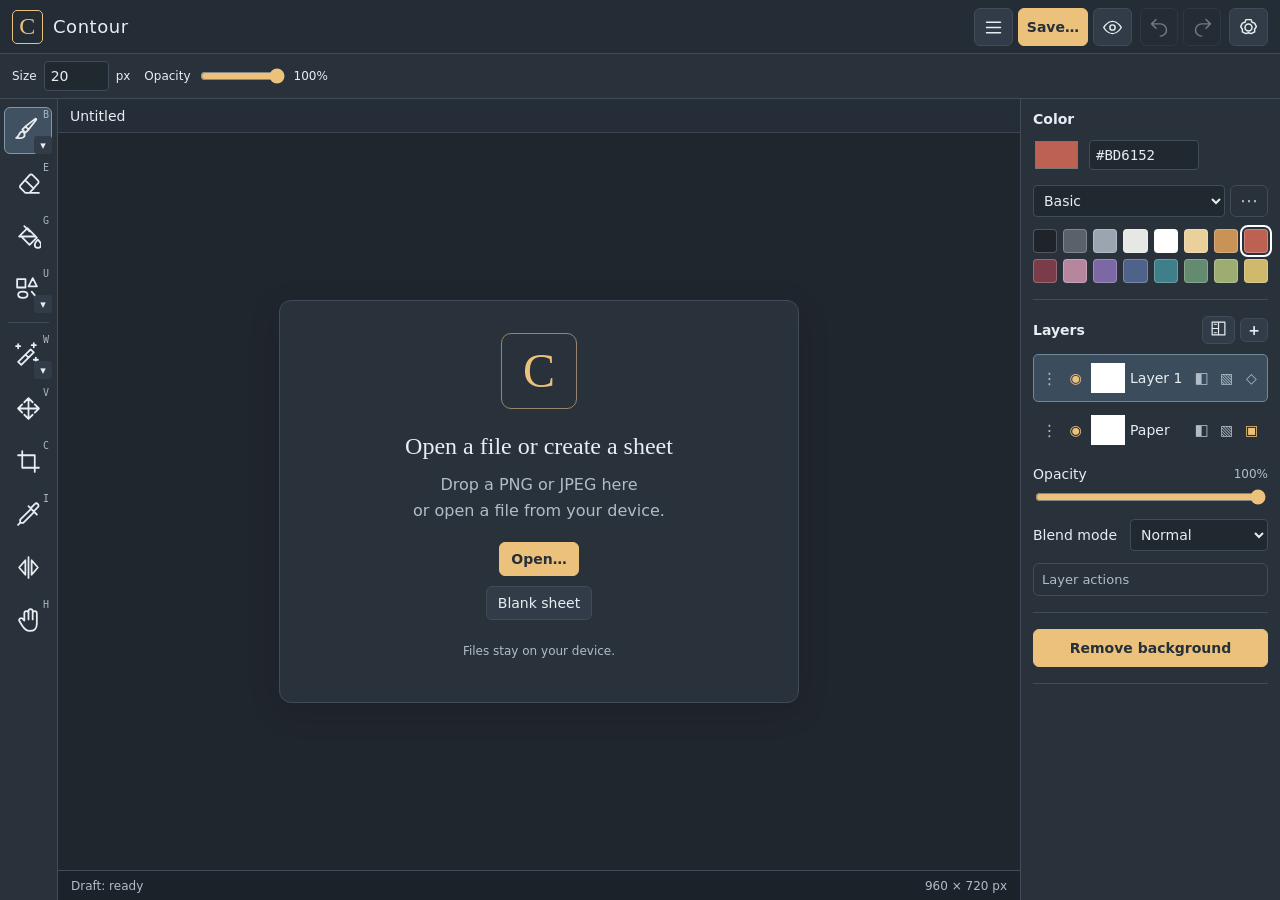
==== commit 6644698c: "Use measured pen pressure for gradual stroke width; remove forced end taper (0.7.3)" ====
--- a/Kontur.html
+++ b/Kontur.html
@@ -124,7 +124,7 @@
 </head>
 <body>
 <header class="topbar">
-<div class="brand"><span class="brand-mark">К</span><span>Контур<small>Редактор для раскрашивания · 0.7.2</small></span></div>
+<div class="brand"><span class="brand-mark">К</span><span>Контур<small>Редактор для раскрашивания · 0.7.3</small></span></div>
 <nav aria-label="Файл"><button id="newDoc" title="Новый лист" aria-label="Новый лист" data-icon="file"></button><button id="openImage" title="Открыть файл (Ctrl O)" aria-label="Открыть файл" data-icon="folder"></button><button id="importLayer" title="Открыть изображение на новом слое" aria-label="Добавить изображение…" data-icon="import"></button><button id="resizeCanvas" title="Размер листа" aria-label="Размер листа" data-icon="expand"></button><button id="saveProject" class="accent" title="Сохранить как… (Ctrl S)">Сохранить ▾</button><button id="referenceToggle" title="Окно референса: изображение поверх редактора" aria-label="Открыть окно референса" data-icon="reference"></button><button id="themeToggle" title="Светлая тема" aria-label="Включить светлую тему" aria-pressed="false" data-icon="sun"></button></nav>
 <div class="file-actions"><button id="help" class="help-button" aria-label="Горячие клавиши">?</button></div>
 </header>
@@ -911,7 +911,7 @@
   "Кокэ · светлая интерпретация футааи": "Koke · light futaai interpretation",
   "Кокэ · футааи, сине-фиолетовый": "Koke · futaai, blue-purple"
 };
-  Object.assign(en,{"Контур · 0.7.2":"Contour · 0.7.2","Редактор для раскрашивания · 0.7.2":"Coloring editor · 0.7.2","Перетащите слой, чтобы изменить порядок":"Drag to reorder layers","Порядок слоя":"Layer order","Переименовать слой":"Rename layer","Копировать":"Copy","Вырезать":"Cut","Вставить":"Paste","Пальцами: масштаб и перемещение":"Two fingers: zoom and pan"});
+  Object.assign(en,{"Контур · 0.7.3":"Contour · 0.7.3","Редактор для раскрашивания · 0.7.3":"Coloring editor · 0.7.3","Перетащите слой, чтобы изменить порядок":"Drag to reorder layers","Порядок слоя":"Layer order","Переименовать слой":"Rename layer","Копировать":"Copy","Вырезать":"Cut","Вставить":"Paste","Пальцами: масштаб и перемещение":"Two fingers: zoom and pan"});
   Object.assign(en,{"Повреждённый TIFF.":"Invalid TIFF file.","Неизвестный TIFF.":"Unknown TIFF format.","Поддерживается обычный TIFF, без BigTIFF.":"Standard TIFF is supported; BigTIFF is not.","Повреждённые теги TIFF.":"Invalid TIFF tags.","Этот TIFF использует неподдерживаемое сжатие или цветовой режим. Откройте PNG/JPEG либо TIFF RGB без сжатия.":"This TIFF uses unsupported compression or color mode. Open PNG/JPEG or uncompressed RGB TIFF.","Повреждённые полосы TIFF.":"Invalid TIFF strips.","Неполные пиксели TIFF.":"Incomplete TIFF pixel data."});
   const reverse=Object.fromEntries(Object.entries(en).map(([a,b])=>[b,a]));
   const canonical=source=>{const trimmed=source.trim();return reverse[trimmed]?source.replace(trimmed,reverse[trimmed]):source;};
@@ -957,7 +957,7 @@
   'use strict';
   const $=id=>document.getElementById(id),C=window.ContourCore;
   const untitled=()=>window.ContourI18n?.language==='en'?'Untitled':'Без названия';
-  const preferences=()=>window.ContourInterface?.prefs||{pressure:'size',pressureMin:10,finger:'draw',cursor:true,offset:0};
+  const preferences=()=>window.ContourInterface?.prefs||{pressure:'size',pressureMin:0,finger:'draw',cursor:true,offset:0};
   const MAX_PIXELS=24_000_000,MAX_SIDE=8192,MAX_LAYER_PIXELS=120_000_000,HISTORY_BYTES=96*1024*1024;
   const TILE_SIZE=128,thumbnails=new WeakMap();
   let width=960,height=720,layers=[],activeId='',selection=null,selectionCount=0,tool='brush',zoom=1,revision=0,revisionCounter=0,savedRevision=0,filename='Без названия',started=false;
@@ -1100,9 +1100,10 @@
     if(e?.pointerType==='pen'&&value>0&&value<=1){if(Math.abs(value-.5)>.001)g.pressureActive=true;g.pressureValue=g.pressureActive?value:1;}
     return g.pressureValue;
   }
-  function pressureStamp(g,p,value,sizeOverride=null,record=true){
-    const changesSize=['size','both'].includes(g.pressureMode),changesOpacity=['opacity','both'].includes(g.pressureMode),size=sizeOverride??Math.max(1,Math.round(g.brush*(changesSize?g.pressureMin+(1-g.pressureMin)*Math.pow(value,.65):1))),alpha=changesOpacity?Math.max(1,Math.round(255*value)):255,sc=context(g.stroke),radius=size/2;
-    if(record)g.pressureStamps.push({x:p.x,y:p.y,value,size});g.currentSize=size;extendStrokeBounds(p);const cx=size===1?Math.floor(p.x)+.5:p.x,cy=size===1?Math.floor(p.y)+.5:p.y,offset=Math.floor((size-1)/2);
+  function pressureSize(g,value){return Math.max(1,Math.round(g.brush*(['size','both'].includes(g.pressureMode)?g.pressureMin+(1-g.pressureMin)*value:1)));}
+  function pressureStamp(g,p,value){
+    const changesOpacity=['opacity','both'].includes(g.pressureMode),size=pressureSize(g,value),alpha=changesOpacity?Math.max(1,Math.round(255*value)):255,sc=context(g.stroke),radius=size/2;
+    g.currentSize=size;extendStrokeBounds(p);const cx=size===1?Math.floor(p.x)+.5:p.x,cy=size===1?Math.floor(p.y)+.5:p.y,offset=Math.floor((size-1)/2);
     const x0=Math.max(0,g.pencil?Math.floor(p.x)-offset:Math.floor(cx-radius)),y0=Math.max(0,g.pencil?Math.floor(p.y)-offset:Math.floor(cy-radius)),x1=Math.min(width,g.pencil?Math.floor(p.x)-offset+size:Math.ceil(cx+radius)),y1=Math.min(height,g.pencil?Math.floor(p.y)-offset+size:Math.ceil(cy+radius));
     if(x1<=x0||y1<=y0)return;
     const image=changesOpacity?sc.getImageData(x0,y0,x1-x0,y1-y0):null,rgb=[1,3,5].map(i=>parseInt(g.color.slice(i,i+2),16));sc.fillStyle=g.color;
@@ -1114,35 +1115,15 @@
     if(image)sc.putImageData(image,x0,y0);
   }
   function pressureCurve(p,value,finish=false){
-    const g=gesture,a=g.last,b=g.control,c=g.smooth&&!finish?{x:(b.x+p.x)/2,y:(b.y+p.y)/2}:p,old=g.lastPressure??value,length=g.smooth?Math.hypot(b.x-a.x,b.y-a.y)+Math.hypot(c.x-b.x,c.y-b.y):Math.hypot(c.x-a.x,c.y-a.y),minSize=Math.max(1,g.brush*g.pressureMin),steps=Math.max(1,Math.ceil(length/Math.max(.5,minSize/3)));
+    const g=gesture,a=g.last,b=g.control,c=g.smooth&&!finish?{x:(b.x+p.x)/2,y:(b.y+p.y)/2}:p,old=g.lastPressure??value,length=g.smooth?Math.hypot(b.x-a.x,b.y-a.y)+Math.hypot(c.x-b.x,c.y-b.y):Math.hypot(c.x-a.x,c.y-a.y),minSize=Math.min(pressureSize(g,old),pressureSize(g,value)),steps=Math.max(1,Math.ceil(length/Math.max(.5,minSize/3)));
     for(let i=1;i<=steps;i++){const t=i/steps,u=1-t,q=g.smooth?{x:u*u*a.x+2*u*t*b.x+t*t*c.x,y:u*u*a.y+2*u*t*b.y+t*t*c.y}:{x:a.x+(c.x-a.x)*t,y:a.y+(c.y-a.y)*t};pressureStamp(g,q,old+(value-old)*t);}
     g.last=c;g.control=p;g.lastPressure=value;
-  }
-  // Rebuild only the stroke tail, so the previous round/square footprint cannot
-  // leave a blunt cap when the pen lifts between two pressure samples.
-  function taperPressureTip(g){
-    if(!g.pressureActive||!['size','both'].includes(g.pressureMode))return;
-    const stamps=g.pressureStamps,remaining=new Float64Array(stamps.length);
-    for(let i=stamps.length-2;i>=0;i--)remaining[i]=remaining[i+1]+Math.hypot(stamps[i+1].x-stamps[i].x,stamps[i+1].y-stamps[i].y);
-    if(remaining[0]<Math.max(2,g.currentSize*.75))return; // Keep taps as dots.
-    const length=Math.min(remaining[0]*.45,Math.max(4,g.currentSize*.9)),b={x0:width,y0:height,x1:0,y1:0};
-    for(let i=0;i<stamps.length;i++)if(remaining[i]<length){const p=stamps[i],r=p.size/2+2;b.x0=Math.min(b.x0,Math.max(0,Math.floor(p.x-r)));b.y0=Math.min(b.y0,Math.max(0,Math.floor(p.y-r)));b.x1=Math.max(b.x1,Math.min(width,Math.ceil(p.x+r)));b.y1=Math.max(b.y1,Math.min(height,Math.ceil(p.y+r)));}
-    if(b.x1<=b.x0||b.y1<=b.y0)return;
-    const sc=context(g.stroke),pending=g.bounds?{...g.bounds}:null;sc.save();sc.beginPath();sc.rect(b.x0,b.y0,b.x1-b.x0,b.y1-b.y0);sc.clip();sc.clearRect(b.x0,b.y0,b.x1-b.x0,b.y1-b.y0);
-    // Replay all intersecting footprints, including earlier parts that cross the tail.
-    for(let i=0;i<stamps.length;i++){
-      const p=stamps[i],r=p.size/2+2;if(p.x+r<b.x0||p.x-r>b.x1||p.y+r<b.y0||p.y-r>b.y1)continue;
-      if(remaining[i]>=length||i===0){pressureStamp(g,p,p.value,p.size,false);continue;}
-      const a=stamps[i-1],distance=Math.hypot(p.x-a.x,p.y-a.y),steps=Math.max(1,Math.ceil(distance/.5));
-      for(let j=1;j<=steps;j++){const t=j/steps,q={x:a.x+(p.x-a.x)*t,y:a.y+(p.y-a.y)*t},size=Math.max(1,Math.round((a.size+(p.size-a.size)*t)*Math.min(1,(remaining[i]+distance*(1-t))/length)));pressureStamp(g,q,a.value+(p.value-a.value)*t,size,false);}
-    }
-    sc.restore();g.bounds=pending?{x0:Math.min(pending.x0,b.x0),y0:Math.min(pending.y0,b.y0),x1:Math.max(pending.x1,b.x1),y1:Math.max(pending.y1,b.y1)}:b;
   }
   function drawPressureSegment(p,e){
     const g=gesture;if(g.quickShape){g.pressure=false;drawQuickShape(g,p,shiftHeld);return;}recordStrokePoint(g,p);const value=pressureValue(g,e);
     if(g.pencil)pressureCurve(p,value);else{const points=g.smoother.push(p);if(points.length)pressureCurve(points.at(-1),value);else pressureStamp(g,g.last,value);}
   }
-  function beginStroke(p,e){if(!editable())return;if(active().alphaLocked&&effectiveTool()==='eraser'){tell('Снимите блокировку прозрачности для стирания.');return;}rememberUsedColor($('color').value);const l=active(),pencil=effectiveTool()==='pencil',brush=Math.max(1,Math.min(500,Math.round(Number($('brushSize').value)||1))),smoothing=pencil?0:50,antialias=false;if(!pencil&&!antialias&&brush===1)p={x:Math.floor(p.x)+.5,y:Math.floor(p.y)+.5};gesture={kind:'stroke',symmetry,before:{kind:'patch',layerId:l.id,activeId,selection,revision,tiles:[]},captured:new Set(),stroke:canvas(),temp:canvas(),last:p,control:p,pencil,antialias,bounds:null,smoother:C.strokeSmoother(p,smoothing,zoom),smooth:smoothing>0,color:$('color').value,layer:l,erase:effectiveTool()==='eraser',brush,mask:editMask(l)?selectionCanvas(editMask(l)):null,opacity:Number($('brushOpacity').value)/100,pointerId:e.pointerId,rawPoints:[{...p}],strokeBounds:null,pressure:e.pointerType==='pen'&&preferences().pressure!=='off'&&['brush','pencil'].includes(effectiveTool()),pressureMode:preferences().pressure,pressureMin:preferences().pressureMin/100,pressureActive:false,pressureValue:1};extendStrokeBounds(p);const sc=context(gesture.stroke);sc.fillStyle=gesture.color;if(gesture.pressure){gesture.pressureStamps=[];pressureValue(gesture,e);pressureStamp(gesture,p,gesture.pressureValue);gesture.lastPressure=gesture.pressureValue;}else if(pencil)drawSegment(p);else{sc.beginPath();sc.arc(p.x,p.y,brush/2,0,Math.PI*2);sc.fill();}gesture.strokeBounds={...gesture.bounds};paintStroke();scheduleShapeRecognition(gesture,p);}
+  function beginStroke(p,e){if(!editable())return;if(active().alphaLocked&&effectiveTool()==='eraser'){tell('Снимите блокировку прозрачности для стирания.');return;}rememberUsedColor($('color').value);const l=active(),pencil=effectiveTool()==='pencil',brush=Math.max(1,Math.min(500,Math.round(Number($('brushSize').value)||1))),smoothing=pencil?0:50,antialias=false;if(!pencil&&!antialias&&brush===1)p={x:Math.floor(p.x)+.5,y:Math.floor(p.y)+.5};gesture={kind:'stroke',symmetry,before:{kind:'patch',layerId:l.id,activeId,selection,revision,tiles:[]},captured:new Set(),stroke:canvas(),temp:canvas(),last:p,control:p,pencil,antialias,bounds:null,smoother:C.strokeSmoother(p,smoothing,zoom),smooth:smoothing>0,color:$('color').value,layer:l,erase:effectiveTool()==='eraser',brush,mask:editMask(l)?selectionCanvas(editMask(l)):null,opacity:Number($('brushOpacity').value)/100,pointerId:e.pointerId,rawPoints:[{...p}],strokeBounds:null,pressure:e.pointerType==='pen'&&preferences().pressure!=='off'&&['brush','pencil'].includes(effectiveTool()),pressureMode:preferences().pressure,pressureMin:preferences().pressureMin/100,pressureActive:false,pressureValue:1};extendStrokeBounds(p);const sc=context(gesture.stroke);sc.fillStyle=gesture.color;if(gesture.pressure){pressureValue(gesture,e);pressureStamp(gesture,p,gesture.pressureValue);gesture.lastPressure=gesture.pressureValue;}else if(pencil)drawSegment(p);else{sc.beginPath();sc.arc(p.x,p.y,brush/2,0,Math.PI*2);sc.fill();}gesture.strokeBounds={...gesture.bounds};paintStroke();scheduleShapeRecognition(gesture,p);}
   function strokePoints(points,finish=false){const g=gesture,sc=context(g.stroke);sc.strokeStyle=g.color;sc.lineWidth=g.brush;sc.lineCap=sc.lineJoin='round';sc.beginPath();sc.moveTo(g.last.x,g.last.y);for(const p of points){extendStrokeBounds(g.last);extendStrokeBounds(g.control);extendStrokeBounds(p);if(g.smooth){const mid={x:(g.control.x+p.x)/2,y:(g.control.y+p.y)/2};sc.quadraticCurveTo(g.control.x,g.control.y,mid.x,mid.y);g.last=mid;g.control=p;}else{sc.lineTo(p.x,p.y);g.last=p;}}if(finish&&g.smooth){extendStrokeBounds(g.last);extendStrokeBounds(g.control);sc.quadraticCurveTo(g.control.x,g.control.y,g.control.x,g.control.y);g.last=g.control;}sc.stroke();}
   function extendStrokeBounds(p){const g=gesture,r=g.brush/2+2,b=g.bounds||(g.bounds={x0:width,y0:height,x1:0,y1:0});b.x0=Math.max(0,Math.min(b.x0,Math.floor(p.x-r)));b.y0=Math.max(0,Math.min(b.y0,Math.floor(p.y-r)));b.x1=Math.min(width,Math.max(b.x1,Math.ceil(p.x+r)));b.y1=Math.min(height,Math.max(b.y1,Math.ceil(p.y+r)));if(g.kind==='stroke'&&!g.quickShape){const all=g.strokeBounds||(g.strokeBounds={...b});all.x0=Math.min(all.x0,b.x0);all.y0=Math.min(all.y0,b.y0);all.x1=Math.max(all.x1,b.x1);all.y1=Math.max(all.y1,b.y1);}}
   // Preserve each original tile once, before the first preview can change it.
@@ -1156,7 +1137,7 @@
       for(let i=0;i<data.length;i+=4){data[i+3]=data[i+3]>=128?255:0;if(data[i+3]){const strokeDistance=g.multiColor?rgb.reduce((n,c,j)=>n+(c-data[i+j])**2,0):0,fillDistance=g.multiColor?fill.reduce((n,c,j)=>n+(c-data[i+j])**2,0):0,color=fillDistance<strokeDistance?fill:rgb;data[i]=color[0];data[i+1]=color[1];data[i+2]=color[2];}}tc.putImageData(image,x,y);}
     if(g.mask){tc.globalCompositeOperation='destination-in';tc.drawImage(g.mask,x,y,bw,bh,x,y,bw,bh);}tc.restore();restoreStrokeRegion(g,b);const lc=context(g.layer.canvas);lc.save();lc.beginPath();lc.rect(x,y,bw,bh);lc.clip();lc.globalAlpha=g.opacity;lc.globalCompositeOperation=g.erase?'destination-out':g.layer.alphaLocked?'source-atop':'source-over';lc.drawImage(g.temp,x,y,bw,bh,x,y,bw,bh);lc.restore();composite(ctx,b);
   }
-  function finishGesture(cancel=false){if(!gesture)return;const g=gesture;clearTimeout(g.holdTimer);if(g.kind==='stroke'&&!cancel&&!g.quickShape){if(g.pressure&&g.smooth){const pts=g.smoother.finish();for(const p of pts)pressureCurve(p,g.pressureValue);pressureCurve(g.control,g.pressureValue,true);}else if(!g.pressure&&!g.pencil)strokePoints(g.smoother.finish(),true);if(g.pressure)taperPressureTip(g);paintStroke();}gesture=null;if(g.kind==='brushSize'){if(cancel){$('brushSize').value=g.oldSize;updatePathSize();}}else if(g.kind==='selectionMove'){selectionOutline.style.transform='';setSelection(cancel?g.original:shiftedMask(g.original,width,height,width,height,g.dx,g.dy));}else if(g.kind==='fillDrag'){if(cancel)cancelFill();else{g.released=true;finalizeFill(g);}}else if(g.kind==='curveEdit'){finishCurveEdit(g,cancel);}else if(g.kind==='canvasResize'){$('canvasSizePreview').hidden=true;if(!cancel){try{resizeDocument(g.w,g.h);}catch(e){fileNotice(e.message,true);}}updateCropFields();}else if(g.kind==='line'||g.kind==='curve'||g.kind==='shape'){if(cancel){for(const t of g.before.tiles)context(g.layer.canvas).putImageData(tileImage(t),t.x,t.y);render();}else if(g.kind==='curve'){curveDraft=g;}else{markLayerChanged(g.layer);changed(g.before,true);}}else if(g.kind==='stroke'){if(cancel){for(const t of g.before.tiles)context(g.layer.canvas).putImageData(tileImage(t),t.x,t.y);render();}else{markLayerChanged(g.layer);changed(g.before,true);}}else if(g.kind==='transform'){if(cancel){restoreTransform(g);if(tool==='move')prepareTransform();}else commitTransform(g);}else if(g.kind==='rect'&&!cancel){const mask=new Uint8Array(width*height),x0=Math.max(0,Math.floor(Math.min(g.start.x,g.last.x))),x1=Math.min(width,Math.ceil(Math.max(g.start.x,g.last.x))),y0=Math.max(0,Math.floor(Math.min(g.start.y,g.last.y))),y1=Math.min(height,Math.ceil(Math.max(g.start.y,g.last.y)));for(let y=y0;y<y1;y++)if(x1>x0)mask.fill(1,y*width+x0,y*width+x1);setSelection(C.combineMasks(selection,mask,g.mode));}else if(g.kind==='lasso'&&!cancel){g.points.push(...g.smoother.finish());setSelection(C.combineMasks(selection,C.polygonMask(g.points,width,height),g.mode));}else if(g.kind==='crop'&&cancel){cropBox=g.previous;updateCropFields();}renderOverlay();refreshTool();}
+  function finishGesture(cancel=false){if(!gesture)return;const g=gesture;clearTimeout(g.holdTimer);if(g.kind==='stroke'&&!cancel&&!g.quickShape){if(g.pressure&&g.smooth){const pts=g.smoother.finish();for(const p of pts)pressureCurve(p,g.pressureValue);pressureCurve(g.control,g.pressureValue,true);}else if(!g.pressure&&!g.pencil)strokePoints(g.smoother.finish(),true);paintStroke();}gesture=null;if(g.kind==='brushSize'){if(cancel){$('brushSize').value=g.oldSize;updatePathSize();}}else if(g.kind==='selectionMove'){selectionOutline.style.transform='';setSelection(cancel?g.original:shiftedMask(g.original,width,height,width,height,g.dx,g.dy));}else if(g.kind==='fillDrag'){if(cancel)cancelFill();else{g.released=true;finalizeFill(g);}}else if(g.kind==='curveEdit'){finishCurveEdit(g,cancel);}else if(g.kind==='canvasResize'){$('canvasSizePreview').hidden=true;if(!cancel){try{resizeDocument(g.w,g.h);}catch(e){fileNotice(e.message,true);}}updateCropFields();}else if(g.kind==='line'||g.kind==='curve'||g.kind==='shape'){if(cancel){for(const t of g.before.tiles)context(g.layer.canvas).putImageData(tileImage(t),t.x,t.y);render();}else if(g.kind==='curve'){curveDraft=g;}else{markLayerChanged(g.layer);changed(g.before,true);}}else if(g.kind==='stroke'){if(cancel){for(const t of g.before.tiles)context(g.layer.canvas).putImageData(tileImage(t),t.x,t.y);render();}else{markLayerChanged(g.layer);changed(g.before,true);}}else if(g.kind==='transform'){if(cancel){restoreTransform(g);if(tool==='move')prepareTransform();}else commitTransform(g);}else if(g.kind==='rect'&&!cancel){const mask=new Uint8Array(width*height),x0=Math.max(0,Math.floor(Math.min(g.start.x,g.last.x))),x1=Math.min(width,Math.ceil(Math.max(g.start.x,g.last.x))),y0=Math.max(0,Math.floor(Math.min(g.start.y,g.last.y))),y1=Math.min(height,Math.ceil(Math.max(g.start.y,g.last.y)));for(let y=y0;y<y1;y++)if(x1>x0)mask.fill(1,y*width+x0,y*width+x1);setSelection(C.combineMasks(selection,mask,g.mode));}else if(g.kind==='lasso'&&!cancel){g.points.push(...g.smoother.finish());setSelection(C.combineMasks(selection,C.polygonMask(g.points,width,height),g.mode));}else if(g.kind==='crop'&&cancel){cropBox=g.previous;updateCropFields();}renderOverlay();refreshTool();}
   function toggleMirrorView(){mirrorView=!mirrorView;wrap.classList.toggle('mirrored',mirrorView);$('mirrorView').setAttribute('aria-pressed',String(mirrorView));updateToolCursor();renderOverlay();}
   $('mirrorView').onclick=toggleMirrorView;$('symmetryToggle').onclick=()=>{finishGesture();symmetry=!symmetry;$('symmetryToggle').setAttribute('aria-pressed',String(symmetry));renderOverlay();updateToolCursor();};
   function beginGeometricShape(p,e){beginStroke(p,e);if(!gesture)return;const g=gesture;clearTimeout(g.holdTimer);g.kind='shape';g.pencil=false;g.start={...p};g.end={...p};g.shape=shapeTool;g.shapeMode=$('shapePaintMode').value;g.fillColor=g.shapeMode==='both'?$('shapeFillColor').value:g.color;g.multiColor=g.shapeMode==='both';g.sides=shapeTool==='triangle'?3:Math.max(3,Math.min(32,Number($('polygonSides').value)||5));g.shapeBounds={...g.strokeBounds};drawShape(g);}
@@ -1674,15 +1655,17 @@
 (()=>{
   'use strict';
   const $=id=>document.getElementById(id), E=window.ContourEditor, I=window.ContourI18n;
-  const defaults={layout:'auto',language: I?.language||'ru',theme:document.documentElement.dataset.theme||'dark',density:'standard',finger:'draw',cursor:true,crosshair:false,loupe:true,offset:0,pressure:'size',pressureMin:10,quickShape:true,fillPreview:true,grid:true};
+  const defaults={layout:'auto',language: I?.language||'ru',theme:document.documentElement.dataset.theme||'dark',density:'standard',finger:'draw',cursor:true,crosshair:false,loupe:true,offset:0,pressure:'size',pressureMin:0,quickShape:true,fillPreview:true,grid:true};
   let saved={};try{saved=JSON.parse(localStorage.getItem('contour-settings'))||{};}catch{}
+  // Replace the former 10% default once; preserve other values and new explicit choices.
+  if(saved.pressureResponse!==2&&saved.pressureMin===10)saved.pressureMin=0;
   const prefs={...defaults};for(const k of Object.keys(defaults))if(typeof saved[k]===typeof defaults[k])prefs[k]=saved[k];
   for(const [key,values] of Object.entries({layout:['auto','mobile','desktop'],language:['ru','en'],theme:['dark','light','system'],density:['standard','large'],finger:['draw','pan'],pressure:['off','size','opacity','both']}))if(!values.includes(prefs[key]))prefs[key]=defaults[key];
-  prefs.offset=Math.max(0,Math.min(80,prefs.offset));prefs.pressureMin=Math.max(1,Math.min(100,prefs.pressureMin));
+  prefs.offset=Math.max(0,Math.min(80,prefs.offset));prefs.pressureMin=Math.max(0,Math.min(100,prefs.pressureMin));
   const root=document.documentElement, tools=document.querySelector('.tools'),sidebar=document.querySelector('.sidebar'),options=document.querySelector('.options-bar'),top=document.querySelector('.topbar'),history=document.querySelector('.history');
   const icon=(name)=>({settings:'M12 8a4 4 0 1 0 0 8 4 4 0 0 0 0-8Z M9 3h6l1 3 3 1 2 4-2 3v3l-4 2-3-1-3 1-4-2v-3l-2-3 2-4 3-1Z',menu:'M4 6h16M4 12h16M4 18h16',layers:'M12 3 2 8l10 5 10-5-10-5ZM2 12l10 5 10-5M2 16l10 5 10-5',color:'M12 3C7 8 5 11 5 15a7 7 0 0 0 14 0c0-4-2-7-7-12Z',options:'M4 6h16M4 12h16M4 18h16M8 3v6M16 9v6M10 15v6',view:'M2 12s4-7 10-7 10 7 10 7-4 7-10 7S2 12 2 12ZM12 9a3 3 0 1 0 0 6 3 3 0 0 0 0-6Z'}[name]||'M5 12h14M12 5v14');
   function button(id,label,kind){const b=document.createElement('button');b.id=id;b.type='button';b.setAttribute('aria-label',label);b.title=label;b.innerHTML='<svg viewBox="0 0 24 24" aria-hidden="true"><path d="'+icon(kind)+'"/></svg>';return b;}
-  function save(){try{localStorage.setItem('contour-settings',JSON.stringify(prefs));}catch{}}
+  function save(){try{localStorage.setItem('contour-settings',JSON.stringify({...prefs,pressureResponse:2}));}catch{}}
   function apply(){
     const mobile=prefs.layout==='mobile'||prefs.layout==='auto'&&innerWidth<800;
     const before=root.dataset.layout,view=before?E.captureView():null;root.dataset.layout=mobile?'mobile':'desktop';root.dataset.density=prefs.density;root.dataset.grid=String(prefs.grid);root.dataset.crosshair=String(prefs.crosshair);
@@ -1731,7 +1714,7 @@
     <label>Элементы<select id="settingDensity"><option value="standard">Стандартные</option><option value="large">Увеличенные</option></select></label>
     <label>Пальцем<select id="settingFinger"><option value="draw">Рисовать</option><option value="pan">Перемещать</option></select></label>
     <label>Нажатие стилуса<select id="settingPressure"><option value="size">Размер</option><option value="opacity">Непрозрачность</option><option value="both">Размер и непрозрачность</option><option value="off">Выключено</option></select></label>
-    <label>Минимальный размер, %<input id="settingPressureMin" type="number" min="1" max="100"></label>
+    <label>Минимальный размер, %<input id="settingPressureMin" type="number" min="0" max="100"></label>
     <label>Смещение касания, px<input id="settingOffset" type="number" min="0" max="80"></label>
     <label><input id="settingCursor" type="checkbox">Отпечаток кисти</label><label><input id="settingCrosshair" type="checkbox">Перекрестие</label>
     <label><input id="settingLoupe" type="checkbox">Лупа при касании</label><label><input id="settingQuickShape" type="checkbox">Автофигура</label>
@@ -1739,13 +1722,13 @@
     <p class="muted">Нажатие работает, если стилус и браузер передают его силу. Мышь и палец используют обычный размер. Изменение непрозрачности включается отдельно.</p>
     <details><summary>Управление и справка</summary><p>Два пальца — масштаб и перемещение. Один палец — выбранный инструмент. Удерживайте кнопку пипетки или ластика для временного включения. На компьютере доступны горячие клавиши.</p><button id="settingsHelp" type="button">Горячие клавиши</button></details>
     <details><summary>Черновик</summary><p id="settingsDraftState"></p><p class="muted">Черновик хранится в этом браузере. Для переноса и продолжения работы со слоями сохраните проект .contour.</p><button id="settingsRestoreDraft" type="button">Проверить черновик</button></details>
-    <details><summary>О программе</summary><p>Контур · 0.7.2</p><p class="muted">Изображения обрабатываются на вашем устройстве.</p></details>
+    <details><summary>О программе</summary><p>Контур · 0.7.3</p><p class="muted">Изображения обрабатываются на вашем устройстве.</p></details>
     <div class="dialog-actions"><button id="resetSettings" type="button">Сбросить настройки</button><button class="accent">Закрыть</button></div></form>`;
   document.body.append(dialog);
   const settingFields={Layout:'layout',Language:'language',Theme:'theme',Density:'density',Finger:'finger',Pressure:'pressure',PressureMin:'pressureMin',Offset:'offset',Cursor:'cursor',Crosshair:'crosshair',Loupe:'loupe',QuickShape:'quickShape',FillPreview:'fillPreview',Grid:'grid'};
   function fillSettings(){for(const [suffix,key]of Object.entries(settingFields)){const el=$('setting'+suffix);if(el.type==='checkbox')el.checked=prefs[key];else el.value=prefs[key];}$('settingsDraftState').textContent=$('draftStatus').textContent;}
   settingsButton.onclick=()=>{closePanel();fileMenu.hidden=viewMenu.hidden=true;fillSettings();dialog.showModal();};
-  for(const [suffix,key]of Object.entries(settingFields))$('setting'+suffix).onchange=e=>{const el=e.target;prefs[key]=el.type==='checkbox'?el.checked:el.type==='number'?Number(el.value):el.value;if(key==='pressureMin')prefs[key]=Math.max(1,Math.min(100,prefs[key]||10));if(key==='offset')prefs[key]=Math.max(0,Math.min(80,prefs[key]||0));if(key==='language')I?.setLanguage(prefs.language);save();apply();fillSettings();E.refreshCursor();};
+  for(const [suffix,key]of Object.entries(settingFields))$('setting'+suffix).onchange=e=>{const el=e.target;prefs[key]=el.type==='checkbox'?el.checked:el.type==='number'?Number(el.value):el.value;if(key==='pressureMin')prefs[key]=Math.max(0,Math.min(100,prefs[key]||0));if(key==='offset')prefs[key]=Math.max(0,Math.min(80,prefs[key]||0));if(key==='language')I?.setLanguage(prefs.language);save();apply();fillSettings();E.refreshCursor();};
   $('resetSettings').onclick=()=>{Object.assign(prefs,defaults);I?.setLanguage(prefs.language);save();apply();fillSettings();};
   $('settingsHelp').onclick=()=>{dialog.close();$('helpDialog').showModal();};$('settingsRestoreDraft').onclick=()=>{dialog.close();E.findDraft();};
   $('draftStatus').onclick=()=>settingsButton.click();$('draftStatus').setAttribute('role','button');$('draftStatus').tabIndex=0;$('draftStatus').onkeydown=e=>{if(e.key==='Enter'||e.key===' '){e.preventDefault();settingsButton.click();}};
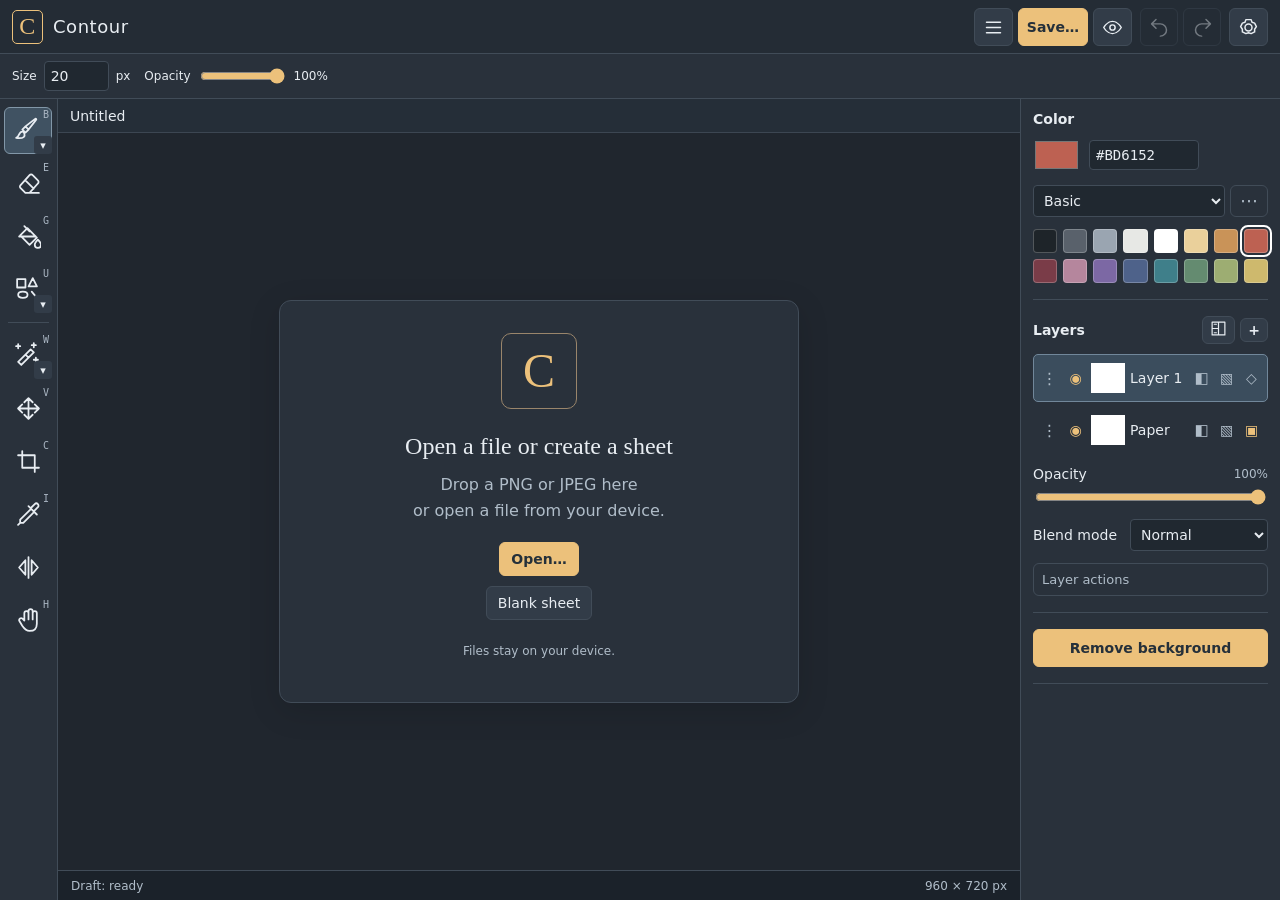
==== commit 56cfee2b: "Protect tablet editing from browser gestures and accidental palm touches (0.7.4)" ====
--- a/Kontur.html
+++ b/Kontur.html
@@ -120,11 +120,19 @@
 :root[data-layout=desktop] .tools .tool-menu-arrow{width:18px;height:18px;min-height:18px}
 .topbar .history button{min-width:38px;min-height:38px;display:grid;place-items:center}
 #mobilePanel .layer-panel>.section-title{display:flex;font-size:0;justify-content:flex-end}
+
+/* The editor owns zoom; scrollable panels retain one-finger scrolling. */
+html,body{touch-action:pan-y;overscroll-behavior:none;-webkit-user-select:none;user-select:none;-webkit-touch-callout:none}
+button,summary,label,.layer-row,canvas,#viewport{-webkit-user-select:none;user-select:none;-webkit-touch-callout:none}
+input,textarea,[contenteditable]:not([contenteditable="false"]){-webkit-user-select:text;user-select:text;-webkit-touch-callout:default}
+.sidebar,.tools,.interface-menu,#mobilePanel,dialog{touch-action:pan-y;overscroll-behavior:contain}
+#viewport,#referenceViewport,#referenceCanvas,.touch-commands button{touch-action:none}
+@media (any-pointer:coarse){input:not([type=checkbox]):not([type=range]):not([type=color]),select,textarea{font-size:16px!important}}
 </style>
 </head>
 <body>
 <header class="topbar">
-<div class="brand"><span class="brand-mark">К</span><span>Контур<small>Редактор для раскрашивания · 0.7.3</small></span></div>
+<div class="brand"><span class="brand-mark">К</span><span>Контур<small>Редактор для раскрашивания · 0.7.4</small></span></div>
 <nav aria-label="Файл"><button id="newDoc" title="Новый лист" aria-label="Новый лист" data-icon="file"></button><button id="openImage" title="Открыть файл (Ctrl O)" aria-label="Открыть файл" data-icon="folder"></button><button id="importLayer" title="Открыть изображение на новом слое" aria-label="Добавить изображение…" data-icon="import"></button><button id="resizeCanvas" title="Размер листа" aria-label="Размер листа" data-icon="expand"></button><button id="saveProject" class="accent" title="Сохранить как… (Ctrl S)">Сохранить ▾</button><button id="referenceToggle" title="Окно референса: изображение поверх редактора" aria-label="Открыть окно референса" data-icon="reference"></button><button id="themeToggle" title="Светлая тема" aria-label="Включить светлую тему" aria-pressed="false" data-icon="sun"></button></nav>
 <div class="file-actions"><button id="help" class="help-button" aria-label="Горячие клавиши">?</button></div>
 </header>
@@ -401,6 +409,8 @@
   "Стандартные": "Standard",
   "Увеличенные": "Large",
   "Пальцем": "Finger input",
+  "Только перемещать": "Navigate only",
+  "Авто: после первого использования стилуса пальцы только перемещают лист. Касания во время штриха и 0,8 секунды после него игнорируются. Два пальца меняют масштаб рисунка, а не страницы.": "Auto: after the first pen use, fingers only pan the sheet. Touches during a stroke and for 0.8 seconds afterwards are ignored. Two fingers zoom the drawing, not the page.",
   "Рисовать": "Draw",
   "Перемещать": "Navigate",
   "Нажатие стилуса": "Pen pressure",
@@ -911,7 +921,7 @@
   "Кокэ · светлая интерпретация футааи": "Koke · light futaai interpretation",
   "Кокэ · футааи, сине-фиолетовый": "Koke · futaai, blue-purple"
 };
-  Object.assign(en,{"Контур · 0.7.3":"Contour · 0.7.3","Редактор для раскрашивания · 0.7.3":"Coloring editor · 0.7.3","Перетащите слой, чтобы изменить порядок":"Drag to reorder layers","Порядок слоя":"Layer order","Переименовать слой":"Rename layer","Копировать":"Copy","Вырезать":"Cut","Вставить":"Paste","Пальцами: масштаб и перемещение":"Two fingers: zoom and pan"});
+  Object.assign(en,{"Контур · 0.7.4":"Contour · 0.7.4","Редактор для раскрашивания · 0.7.4":"Coloring editor · 0.7.4","Перетащите слой, чтобы изменить порядок":"Drag to reorder layers","Порядок слоя":"Layer order","Переименовать слой":"Rename layer","Копировать":"Copy","Вырезать":"Cut","Вставить":"Paste","Пальцами: масштаб и перемещение":"Two fingers: zoom and pan"});
   Object.assign(en,{"Повреждённый TIFF.":"Invalid TIFF file.","Неизвестный TIFF.":"Unknown TIFF format.","Поддерживается обычный TIFF, без BigTIFF.":"Standard TIFF is supported; BigTIFF is not.","Повреждённые теги TIFF.":"Invalid TIFF tags.","Этот TIFF использует неподдерживаемое сжатие или цветовой режим. Откройте PNG/JPEG либо TIFF RGB без сжатия.":"This TIFF uses unsupported compression or color mode. Open PNG/JPEG or uncompressed RGB TIFF.","Повреждённые полосы TIFF.":"Invalid TIFF strips.","Неполные пиксели TIFF.":"Incomplete TIFF pixel data."});
   const reverse=Object.fromEntries(Object.entries(en).map(([a,b])=>[b,a]));
   const canonical=source=>{const trimmed=source.trim();return reverse[trimmed]?source.replace(trimmed,reverse[trimmed]):source;};
@@ -957,7 +967,47 @@
   'use strict';
   const $=id=>document.getElementById(id),C=window.ContourCore;
   const untitled=()=>window.ContourI18n?.language==='en'?'Untitled':'Без названия';
-  const preferences=()=>window.ContourInterface?.prefs||{pressure:'size',pressureMin:0,finger:'draw',cursor:true,offset:0};
+  const preferences=()=>window.ContourInterface?.prefs||{pressure:'size',pressureMin:0,finger:'auto',cursor:true,offset:0};
+  // Install before other capture handlers: a palm must not even commit a preview.
+  const penContacts=new Set(),fingerContacts=new Map(),blockedFingers=new Set();
+  let penSeen=false,palmUntil=0,lastBlockedTap=null;
+  try{penSeen=localStorage.getItem('contour-pen-used')==='true';}catch{}
+  const nativeEditable=target=>!!target?.closest?.('input,textarea,[contenteditable]:not([contenteditable="false"])');
+  const palmActive=()=>penContacts.size>0||Date.now()<palmUntil;
+  const cancelNative=e=>{if(e.cancelable)e.preventDefault();};
+  function blockFinger(e){cancelNative(e);e.stopImmediatePropagation();lastBlockedTap={target:e.target,x:e.clientX,y:e.clientY,until:Date.now()+1200};}
+  document.addEventListener('pointerdown',e=>{
+    if(e.pointerType==='pen'){
+      penContacts.add(e.pointerId);penSeen=true;try{localStorage.setItem('contour-pen-used','true');}catch{}
+      for(const [id,target]of fingerContacts)if(!target.closest?.('.touch-commands'))blockedFingers.add(id);
+      if(touches.size){cancelFirstTouch();touches.clear();touchStart=touchNavigation=null;suppressTouch=false;}
+      window.ContourInterface?.cancelTouchDrag?.();return;
+    }
+    if(e.pointerType!=='touch')return;fingerContacts.set(e.pointerId,e.target);
+    if(palmActive()){blockedFingers.add(e.pointerId);blockFinger(e);}
+  },true);
+  document.addEventListener('pointermove',e=>{if(e.pointerType==='touch'&&blockedFingers.has(e.pointerId))blockFinger(e);},true);
+  for(const type of ['pointerup','pointercancel'])document.addEventListener(type,e=>{
+    if(e.pointerType==='pen'){penContacts.delete(e.pointerId);palmUntil=Date.now()+800;return;}
+    if(e.pointerType!=='touch')return;fingerContacts.delete(e.pointerId);
+    if(blockedFingers.delete(e.pointerId))blockFinger(e);
+  },true);
+  document.addEventListener('click',e=>{
+    if(e.pointerType==='pen'||e.detail===0)return;
+    const touch=e.pointerType==='touch'||e.sourceCapabilities?.firesTouchEvents;
+    const rejectedTap=lastBlockedTap&&Date.now()<lastBlockedTap.until&&
+      (e.target===lastBlockedTap.target||Math.hypot(e.clientX-lastBlockedTap.x,e.clientY-lastBlockedTap.y)<25);
+    if(touch&&(palmActive()||rejectedTap)||!e.pointerType&&rejectedTap){cancelNative(e);e.stopImmediatePropagation();}
+  },true);
+  // Safari's legacy gesture events are separate from our canvas Pointer Events.
+  for(const type of ['gesturestart','gesturechange','gestureend'])document.addEventListener(type,cancelNative,{capture:true,passive:false});
+  for(const type of ['touchstart','touchmove'])document.addEventListener(type,e=>{if(e.touches.length>1)cancelNative(e);},{capture:true,passive:false});
+  document.addEventListener('selectstart',e=>{if(!nativeEditable(e.target))cancelNative(e);},true);
+  document.addEventListener('contextmenu',e=>{if(!nativeEditable(e.target))cancelNative(e);},true);
+  document.addEventListener('dragstart',e=>{if(!nativeEditable(e.target)&&!e.target.closest?.('.layer-row'))cancelNative(e);},true);
+  document.addEventListener('wheel',e=>{if(e.ctrlKey&&!e.target.closest?.('#viewport,#referenceViewport'))cancelNative(e);},{passive:false});
+  window.addEventListener('blur',()=>{penContacts.clear();fingerContacts.clear();blockedFingers.clear();palmUntil=Date.now()+800;});
+  const fingerNavigates=()=>preferences().finger==='pan'||preferences().finger==='auto'&&penSeen;
   const MAX_PIXELS=24_000_000,MAX_SIDE=8192,MAX_LAYER_PIXELS=120_000_000,HISTORY_BYTES=96*1024*1024;
   const TILE_SIZE=128,thumbnails=new WeakMap();
   let width=960,height=720,layers=[],activeId='',selection=null,selectionCount=0,tool='brush',zoom=1,revision=0,revisionCounter=0,savedRevision=0,filename='Без названия',started=false;
@@ -1186,8 +1236,9 @@
 
   viewport.addEventListener('pointerdown',e=>{
     if(fillOperation||e.target.closest('#welcome'))return;if(e.button!==0&&e.button!==1)return;viewport.focus({preventScroll:true});shiftHeld=e.shiftKey;const p=point(e);lastPoint=p;trackCursor(e,p);const effective=effectiveTool();
-    if(e.target.closest('[data-canvas-edge]')){settlePreviews();gesture={kind:'canvasResize',edge:e.target.closest('[data-canvas-edge]').dataset.canvasEdge,start:p,oldW:width,oldH:height,w:width,h:height,pointerId:e.pointerId};}
-    else if(space||effective==='pan'||e.button===1||e.pointerType==='touch'&&preferences().finger==='pan'){gesture={kind:'pan',startX:e.clientX,startY:e.clientY,left:viewport.scrollLeft,top:viewport.scrollTop,pointerId:e.pointerId};viewport.style.cursor='grabbing';}
+    if(e.pointerType==='touch'&&fingerNavigates()){gesture={kind:'pan',startX:e.clientX,startY:e.clientY,left:viewport.scrollLeft,top:viewport.scrollTop,pointerId:e.pointerId};viewport.style.cursor='grabbing';}
+    else if(e.target.closest('[data-canvas-edge]')){settlePreviews();gesture={kind:'canvasResize',edge:e.target.closest('[data-canvas-edge]').dataset.canvasEdge,start:p,oldW:width,oldH:height,w:width,h:height,pointerId:e.pointerId};}
+    else if(space||effective==='pan'||e.button===1){gesture={kind:'pan',startX:e.clientX,startY:e.clientY,left:viewport.scrollLeft,top:viewport.scrollTop,pointerId:e.pointerId};viewport.style.cursor='grabbing';}
     else if(brushSizeHeld&&['brush','pencil','eraser','line','curve','shape'].includes(effective)){gesture={kind:'brushSize',startX:e.clientX,oldSize:Number($('brushSize').value),pointerId:e.pointerId};}
     else if(selectionMoveHeld&&selection)beginSelectionMove(p,e);
     else if(effective==='move'){beginTransform(p,e);}
@@ -1655,17 +1706,18 @@
 (()=>{
   'use strict';
   const $=id=>document.getElementById(id), E=window.ContourEditor, I=window.ContourI18n;
-  const defaults={layout:'auto',language: I?.language||'ru',theme:document.documentElement.dataset.theme||'dark',density:'standard',finger:'draw',cursor:true,crosshair:false,loupe:true,offset:0,pressure:'size',pressureMin:0,quickShape:true,fillPreview:true,grid:true};
+  const defaults={layout:'auto',language: I?.language||'ru',theme:document.documentElement.dataset.theme||'dark',density:'standard',finger:'auto',cursor:true,crosshair:false,loupe:true,offset:0,pressure:'size',pressureMin:0,quickShape:true,fillPreview:true,grid:true};
   let saved={};try{saved=JSON.parse(localStorage.getItem('contour-settings'))||{};}catch{}
   // Replace the former 10% default once; preserve other values and new explicit choices.
   if(saved.pressureResponse!==2&&saved.pressureMin===10)saved.pressureMin=0;
+  if(saved.touchPolicy!==2&&saved.finger==='draw')saved.finger='auto';
   const prefs={...defaults};for(const k of Object.keys(defaults))if(typeof saved[k]===typeof defaults[k])prefs[k]=saved[k];
-  for(const [key,values] of Object.entries({layout:['auto','mobile','desktop'],language:['ru','en'],theme:['dark','light','system'],density:['standard','large'],finger:['draw','pan'],pressure:['off','size','opacity','both']}))if(!values.includes(prefs[key]))prefs[key]=defaults[key];
+  for(const [key,values] of Object.entries({layout:['auto','mobile','desktop'],language:['ru','en'],theme:['dark','light','system'],density:['standard','large'],finger:['auto','draw','pan'],pressure:['off','size','opacity','both']}))if(!values.includes(prefs[key]))prefs[key]=defaults[key];
   prefs.offset=Math.max(0,Math.min(80,prefs.offset));prefs.pressureMin=Math.max(0,Math.min(100,prefs.pressureMin));
   const root=document.documentElement, tools=document.querySelector('.tools'),sidebar=document.querySelector('.sidebar'),options=document.querySelector('.options-bar'),top=document.querySelector('.topbar'),history=document.querySelector('.history');
   const icon=(name)=>({settings:'M12 8a4 4 0 1 0 0 8 4 4 0 0 0 0-8Z M9 3h6l1 3 3 1 2 4-2 3v3l-4 2-3-1-3 1-4-2v-3l-2-3 2-4 3-1Z',menu:'M4 6h16M4 12h16M4 18h16',layers:'M12 3 2 8l10 5 10-5-10-5ZM2 12l10 5 10-5M2 16l10 5 10-5',color:'M12 3C7 8 5 11 5 15a7 7 0 0 0 14 0c0-4-2-7-7-12Z',options:'M4 6h16M4 12h16M4 18h16M8 3v6M16 9v6M10 15v6',view:'M2 12s4-7 10-7 10 7 10 7-4 7-10 7S2 12 2 12ZM12 9a3 3 0 1 0 0 6 3 3 0 0 0 0-6Z'}[name]||'M5 12h14M12 5v14');
   function button(id,label,kind){const b=document.createElement('button');b.id=id;b.type='button';b.setAttribute('aria-label',label);b.title=label;b.innerHTML='<svg viewBox="0 0 24 24" aria-hidden="true"><path d="'+icon(kind)+'"/></svg>';return b;}
-  function save(){try{localStorage.setItem('contour-settings',JSON.stringify({...prefs,pressureResponse:2}));}catch{}}
+  function save(){try{localStorage.setItem('contour-settings',JSON.stringify({...prefs,pressureResponse:2,touchPolicy:2}));}catch{}}
   function apply(){
     const mobile=prefs.layout==='mobile'||prefs.layout==='auto'&&innerWidth<800;
     const before=root.dataset.layout,view=before?E.captureView():null;root.dataset.layout=mobile?'mobile':'desktop';root.dataset.density=prefs.density;root.dataset.grid=String(prefs.grid);root.dataset.crosshair=String(prefs.crosshair);
@@ -1712,7 +1764,7 @@
     <label>Язык<select id="settingLanguage"><option value="ru" lang="ru" data-user-text>Русский</option><option value="en" lang="en" data-user-text>English</option></select></label>
     <label>Тема<select id="settingTheme"><option value="dark">Тёмная</option><option value="light">Светлая</option><option value="system">Системная</option></select></label>
     <label>Элементы<select id="settingDensity"><option value="standard">Стандартные</option><option value="large">Увеличенные</option></select></label>
-    <label>Пальцем<select id="settingFinger"><option value="draw">Рисовать</option><option value="pan">Перемещать</option></select></label>
+    <label>Пальцем<select id="settingFinger"><option value="auto">Авто</option><option value="draw">Рисовать</option><option value="pan">Только перемещать</option></select></label>
     <label>Нажатие стилуса<select id="settingPressure"><option value="size">Размер</option><option value="opacity">Непрозрачность</option><option value="both">Размер и непрозрачность</option><option value="off">Выключено</option></select></label>
     <label>Минимальный размер, %<input id="settingPressureMin" type="number" min="0" max="100"></label>
     <label>Смещение касания, px<input id="settingOffset" type="number" min="0" max="80"></label>
@@ -1720,9 +1772,10 @@
     <label><input id="settingLoupe" type="checkbox">Лупа при касании</label><label><input id="settingQuickShape" type="checkbox">Автофигура</label>
     <label><input id="settingFillPreview" type="checkbox">Предпросмотр заливки</label><label><input id="settingGrid" type="checkbox">Сетка рабочей области</label></div>
     <p class="muted">Нажатие работает, если стилус и браузер передают его силу. Мышь и палец используют обычный размер. Изменение непрозрачности включается отдельно.</p>
+    <p class="muted">Авто: после первого использования стилуса пальцы только перемещают лист. Касания во время штриха и 0,8 секунды после него игнорируются. Два пальца меняют масштаб рисунка, а не страницы.</p>
     <details><summary>Управление и справка</summary><p>Два пальца — масштаб и перемещение. Один палец — выбранный инструмент. Удерживайте кнопку пипетки или ластика для временного включения. На компьютере доступны горячие клавиши.</p><button id="settingsHelp" type="button">Горячие клавиши</button></details>
     <details><summary>Черновик</summary><p id="settingsDraftState"></p><p class="muted">Черновик хранится в этом браузере. Для переноса и продолжения работы со слоями сохраните проект .contour.</p><button id="settingsRestoreDraft" type="button">Проверить черновик</button></details>
-    <details><summary>О программе</summary><p>Контур · 0.7.3</p><p class="muted">Изображения обрабатываются на вашем устройстве.</p></details>
+    <details><summary>О программе</summary><p>Контур · 0.7.4</p><p class="muted">Изображения обрабатываются на вашем устройстве.</p></details>
     <div class="dialog-actions"><button id="resetSettings" type="button">Сбросить настройки</button><button class="accent">Закрыть</button></div></form>`;
   document.body.append(dialog);
   const settingFields={Layout:'layout',Language:'language',Theme:'theme',Density:'density',Finger:'finger',Pressure:'pressure',PressureMin:'pressureMin',Offset:'offset',Cursor:'cursor',Crosshair:'crosshair',Loupe:'loupe',QuickShape:'quickShape',FillPreview:'fillPreview',Grid:'grid'};
@@ -1749,7 +1802,8 @@
   layerList.addEventListener('pointermove',e=>{if(!layerDrag)return;e.preventDefault();const row=document.elementFromPoint?.(e.clientX,e.clientY)?.closest('.layer-row');for(const r of layerList.children)r.classList.remove('drop-above','drop-below');if(row&&row.dataset.id!==layerDrag.id)row.classList.add(e.clientY<row.getBoundingClientRect().top+row.getBoundingClientRect().height/2?'drop-above':'drop-below');});
   layerList.addEventListener('pointerup',e=>{if(!layerDrag||e.pointerId!==layerDrag.pointerId)return;e.preventDefault();const drag=layerDrag;layerDrag=null;const row=document.elementFromPoint?.(e.clientX,e.clientY)?.closest('.layer-row');if(row)E.reorderLayer(drag.id,row.dataset.id,e.clientY<row.getBoundingClientRect().top+row.getBoundingClientRect().height/2);for(const r of layerList.children)r.classList.remove('touch-dragging','drop-above','drop-below');});
   layerList.addEventListener('pointercancel',()=>{layerDrag=null;for(const r of layerList.children)r.classList.remove('touch-dragging','drop-above','drop-below');});
-  window.ContourInterface={prefs,sync,showLoupe,hideLoupe:()=>loupe.hidden=true,closePanel};apply();I?.setLanguage(prefs.language);I?.refresh(document.body);
+  function cancelTouchDrag(){layerDrag=null;for(const r of layerList.children)r.classList.remove('touch-dragging','drop-above','drop-below');clearHint();}
+  window.ContourInterface={prefs,sync,showLoupe,hideLoupe:()=>loupe.hidden=true,closePanel,cancelTouchDrag};apply();I?.setLanguage(prefs.language);I?.refresh(document.body);
 })();
 </script>
 </body>
